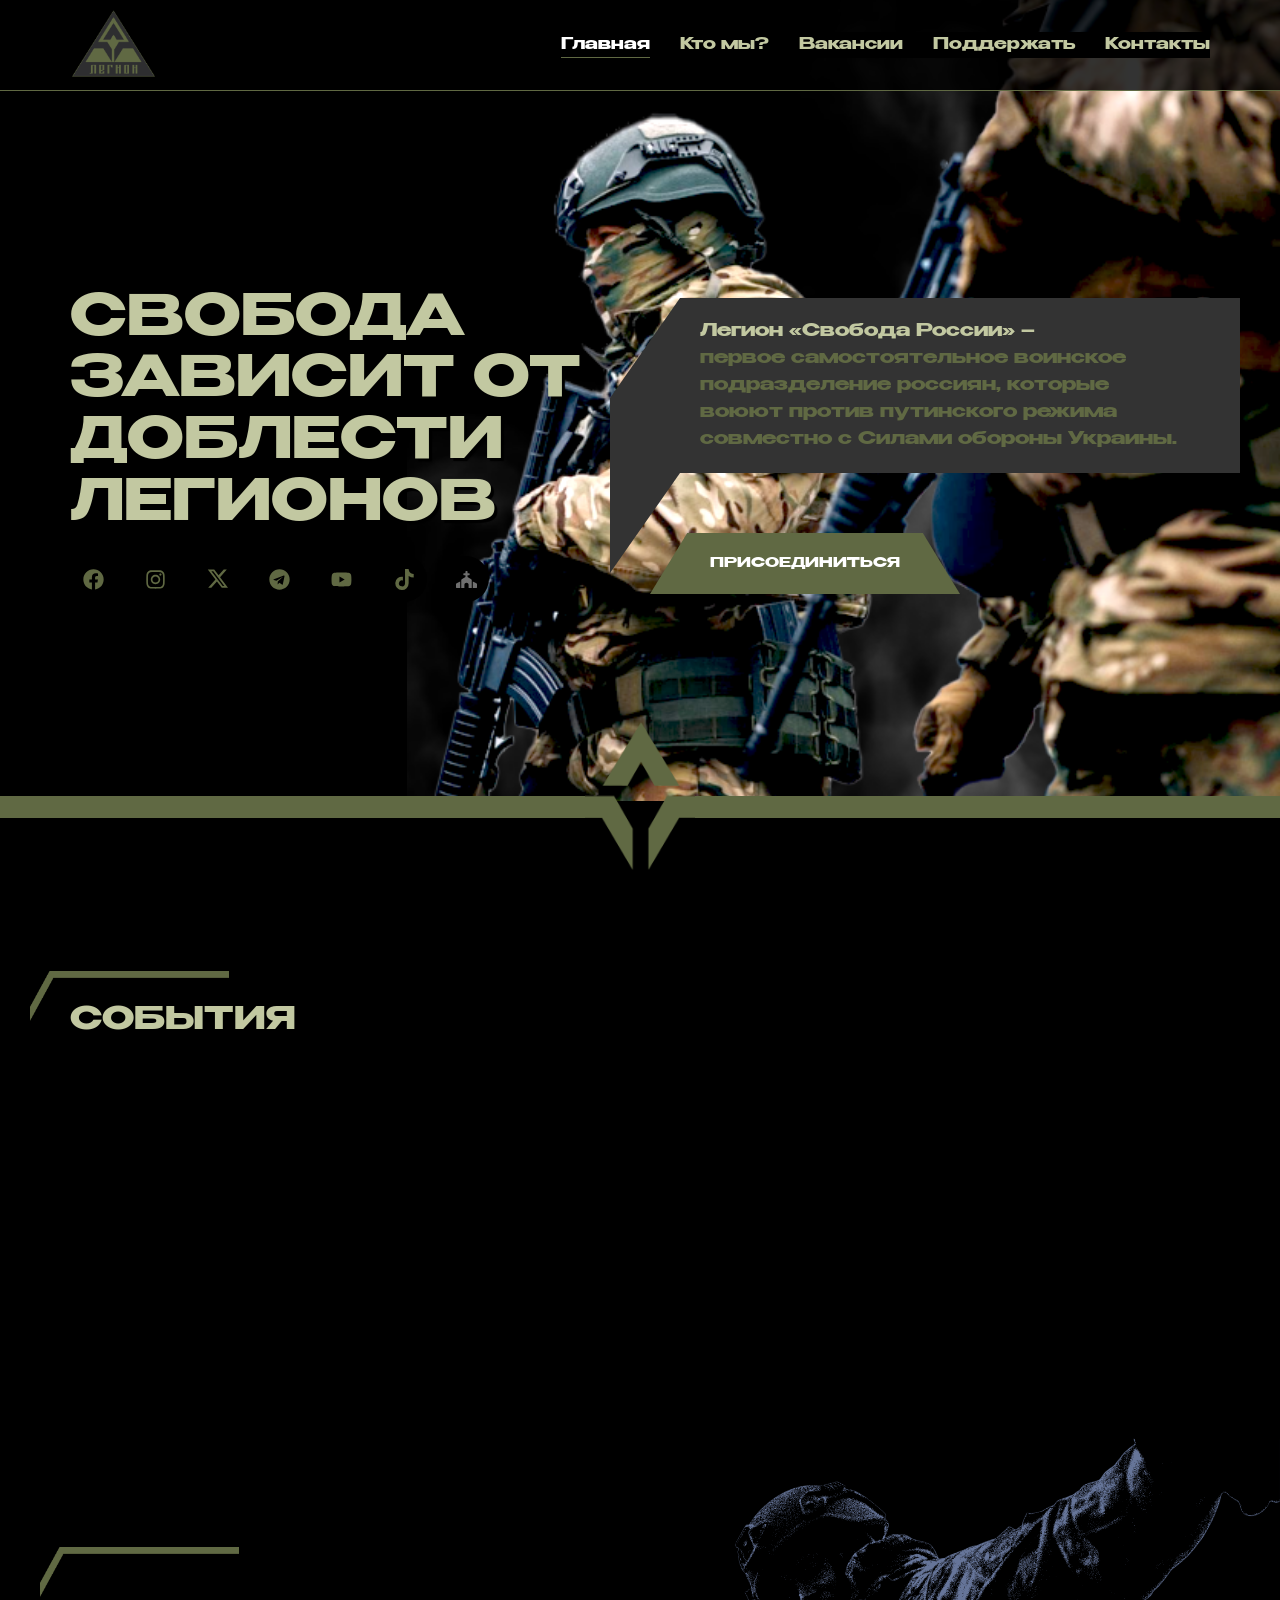
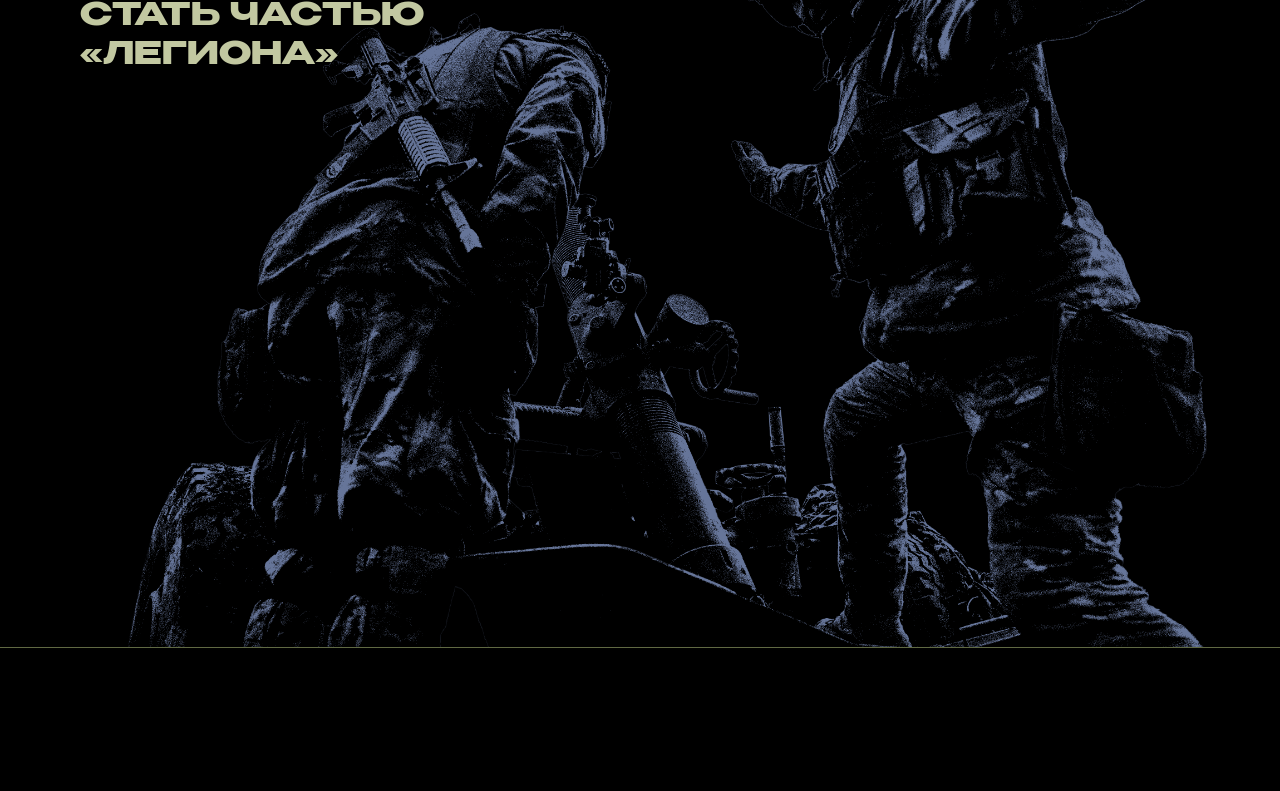
==== index.html @ f0d1b5d3 "Update index.html" ====
<!DOCTYPE html>
<!-- saved from url=(0027)/ -->
<html lang="ru-RU"><head><meta http-equiv="Content-Type" content="text/html; charset=UTF-8"><script data-no-optimize="1">var litespeed_docref=sessionStorage.getItem("litespeed_docref");litespeed_docref&&(Object.defineProperty(document,"referrer",{get:function(){return litespeed_docref}}),sessionStorage.removeItem("litespeed_docref"));</script>
	
	<meta name="viewport" content="width=device-width, initial-scale=1">
	<link rel="profile" href="https://gmpg.org/xfn/11">
	<meta name="robots" content="index, follow, max-image-preview:large, max-snippet:-1, max-video-preview:-1">

	<!-- This site is optimized with the Yoast SEO plugin v27.8 - https://yoast.com/product/yoast-seo-wordpress/ -->
	<title>Главная - Легион «Свобода России»</title>
	<link rel="canonical" href="/">
	<meta property="og:locale" content="ru_RU">
	<meta property="og:type" content="website">
	<meta property="og:title" content="Главная - Легион «Свобода России»">
	<meta property="og:description" content="Легион «Свобода России» – первое самостоятельное воинское подразделение россиян, которые воюют против путинского режима совместно с Силами обороны Украины.">
	<meta property="og:url" content="/">
	<meta property="og:site_name" content="Легион «Свобода России»">
	<meta property="article:publisher" content="https://www.facebok.com/legionofrusIiberty/">
	<meta property="article:modified_time" content="2025-11-24T15:15:28+00:00">
	<meta property="og:image" content="/wp-content/uploads/2023/11/combat_path.jpg">
	<meta property="og:image:width" content="1600">
	<meta property="og:image:height" content="1599">
	<meta property="og:image:type" content="image/jpeg">
	<meta name="twitter:card" content="summary_large_image">
	<meta name="twitter:site" content="@legion_svoboda">
	<script type="application/ld+json" class="yoast-schema-graph">{"@context":"https:\/\/schema.org","@graph":[{"@type":"WebPage","@id":"\/","url":"\/","name":"Главная - Легион «Свобода России»","isPartOf":{"@id":"\/#website"},"about":{"@id":"\/#organization"},"primaryImageOfPage":{"@id":"\/#primaryimage"},"image":{"@id":"\/#primaryimage"},"thumbnailUrl":"\/wp-content\/uploads\/2023\/11\/combat_path.jpg","datePublished":"2023-11-26T18:20:47+00:00","dateModified":"2025-11-24T15:15:28+00:00","breadcrumb":{"@id":"\/#breadcrumb"},"inLanguage":"ru-RU","potentialAction":[{"@type":"ReadAction","target":["\/"]}]},{"@type":"ImageObject","inLanguage":"ru-RU","@id":"\/#primaryimage","url":"\/wp-content\/uploads\/2023\/11\/combat_path.jpg","contentUrl":"\/wp-content\/uploads\/2023\/11\/combat_path.jpg","width":1600,"height":1599},{"@type":"BreadcrumbList","@id":"\/#breadcrumb","itemListElement":[{"@type":"ListItem","position":1,"name":"Главная страница"}]},{"@type":"WebSite","@id":"\/#website","url":"\/","name":"Легион «Свобода России»","description":"Цель нашей борьбы - СВОБОДА","publisher":{"@id":"\/#organization"},"alternateName":"ЛСР","potentialAction":[{"@type":"SearchAction","target":{"@type":"EntryPoint","urlTemplate":"\/?s={search_term_string}"},"query-input":{"@type":"PropertyValueSpecification","valueRequired":true,"valueName":"search_term_string"}}],"inLanguage":"ru-RU"},{"@type":"Organization","@id":"\/#organization","name":"Легион «Свобода России»","alternateName":"ЛСР","url":"\/","logo":{"@type":"ImageObject","inLanguage":"ru-RU","@id":"\/#\/schema\/logo\/image\/","url":"\/wp-content\/uploads\/2023\/11\/logo_legion-1.png","contentUrl":"\/wp-content\/uploads\/2023\/11\/logo_legion-1.png","width":128,"height":132,"caption":"Легион «Свобода России»"},"image":{"@id":"\/#\/schema\/logo\/image\/"},"sameAs":["https:\/\/www.facebook.com\/legionofrusliberty\/","https:\/\/x.com\/legion_svoboda","https:\/\/www.instagram.com\/legion.liberty\/","https:\/\/t.me\/legionoffreedcm","https:\/\/www.youtube.com\/channel\/UC1QLYxn3iiejeZMIKzNjXCQ\/","https:\/\/www.tiktok.com\/@legionliberty"]}]}</script>
	<!-- / Yoast SEO plugin. -->


<link rel="dns-prefetch" href="https://www.googletagmanager.com/">
<link rel="alternate" type="application/rss+xml" title="Легион «Свобода России» » Лента" href="/feed/">
<link rel="alternate" type="application/rss+xml" title="Легион «Свобода России» » Лента комментариев" href="/comments/feed/">
<link rel="alternate" title="oEmbed (JSON)" type="application/json+oembed" href="/wp-json/oembed/1.0/embed?url=https%3A%2F%2Flegionliberty.pw%2F">
<link rel="alternate" title="oEmbed (XML)" type="text/xml+oembed" href="/wp-json/oembed/1.0/embed?url=https%3A%2F%2Flegionliberty.pw%2F&amp;format=xml">
<style id="wp-img-auto-sizes-contain-inline-css">
img:is([sizes=auto i],[sizes^="auto," i]){contain-intrinsic-size:3000px 1500px}
/*# sourceURL=wp-img-auto-sizes-contain-inline-css */
</style>

<style id="global-styles-inline-css">
:root{--wp--preset--aspect-ratio--square: 1;--wp--preset--aspect-ratio--4-3: 4/3;--wp--preset--aspect-ratio--3-4: 3/4;--wp--preset--aspect-ratio--3-2: 3/2;--wp--preset--aspect-ratio--2-3: 2/3;--wp--preset--aspect-ratio--16-9: 16/9;--wp--preset--aspect-ratio--9-16: 9/16;--wp--preset--color--black: #000000;--wp--preset--color--cyan-bluish-gray: #abb8c3;--wp--preset--color--white: #ffffff;--wp--preset--color--pale-pink: #f78da7;--wp--preset--color--vivid-red: #cf2e2e;--wp--preset--color--luminous-vivid-orange: #ff6900;--wp--preset--color--luminous-vivid-amber: #fcb900;--wp--preset--color--light-green-cyan: #7bdcb5;--wp--preset--color--vivid-green-cyan: #00d084;--wp--preset--color--pale-cyan-blue: #8ed1fc;--wp--preset--color--vivid-cyan-blue: #0693e3;--wp--preset--color--vivid-purple: #9b51e0;--wp--preset--gradient--vivid-cyan-blue-to-vivid-purple: linear-gradient(135deg,rgb(6,147,227) 0%,rgb(155,81,224) 100%);--wp--preset--gradient--light-green-cyan-to-vivid-green-cyan: linear-gradient(135deg,rgb(122,220,180) 0%,rgb(0,208,130) 100%);--wp--preset--gradient--luminous-vivid-amber-to-luminous-vivid-orange: linear-gradient(135deg,rgb(252,185,0) 0%,rgb(255,105,0) 100%);--wp--preset--gradient--luminous-vivid-orange-to-vivid-red: linear-gradient(135deg,rgb(255,105,0) 0%,rgb(207,46,46) 100%);--wp--preset--gradient--very-light-gray-to-cyan-bluish-gray: linear-gradient(135deg,rgb(238,238,238) 0%,rgb(169,184,195) 100%);--wp--preset--gradient--cool-to-warm-spectrum: linear-gradient(135deg,rgb(74,234,220) 0%,rgb(151,120,209) 20%,rgb(207,42,186) 40%,rgb(238,44,130) 60%,rgb(251,105,98) 80%,rgb(254,248,76) 100%);--wp--preset--gradient--blush-light-purple: linear-gradient(135deg,rgb(255,206,236) 0%,rgb(152,150,240) 100%);--wp--preset--gradient--blush-bordeaux: linear-gradient(135deg,rgb(254,205,165) 0%,rgb(254,45,45) 50%,rgb(107,0,62) 100%);--wp--preset--gradient--luminous-dusk: linear-gradient(135deg,rgb(255,203,112) 0%,rgb(199,81,192) 50%,rgb(65,88,208) 100%);--wp--preset--gradient--pale-ocean: linear-gradient(135deg,rgb(255,245,203) 0%,rgb(182,227,212) 50%,rgb(51,167,181) 100%);--wp--preset--gradient--electric-grass: linear-gradient(135deg,rgb(202,248,128) 0%,rgb(113,206,126) 100%);--wp--preset--gradient--midnight: linear-gradient(135deg,rgb(2,3,129) 0%,rgb(40,116,252) 100%);--wp--preset--font-size--small: 13px;--wp--preset--font-size--medium: 20px;--wp--preset--font-size--large: 36px;--wp--preset--font-size--x-large: 42px;--wp--preset--spacing--20: 0.44rem;--wp--preset--spacing--30: 0.67rem;--wp--preset--spacing--40: 1rem;--wp--preset--spacing--50: 1.5rem;--wp--preset--spacing--60: 2.25rem;--wp--preset--spacing--70: 3.38rem;--wp--preset--spacing--80: 5.06rem;--wp--preset--shadow--natural: 6px 6px 9px rgba(0, 0, 0, 0.2);--wp--preset--shadow--deep: 12px 12px 50px rgba(0, 0, 0, 0.4);--wp--preset--shadow--sharp: 6px 6px 0px rgba(0, 0, 0, 0.2);--wp--preset--shadow--outlined: 6px 6px 0px -3px rgb(255, 255, 255), 6px 6px rgb(0, 0, 0);--wp--preset--shadow--crisp: 6px 6px 0px rgb(0, 0, 0);}:root { --wp--style--global--content-size: 800px;--wp--style--global--wide-size: 1200px; }:where(body) { margin: 0; }.wp-site-blocks > .alignleft { float: left; margin-right: 2em; }.wp-site-blocks > .alignright { float: right; margin-left: 2em; }.wp-site-blocks > .aligncenter { justify-content: center; margin-left: auto; margin-right: auto; }:where(.wp-site-blocks) > * { margin-block-start: 24px; margin-block-end: 0; }:where(.wp-site-blocks) > :first-child { margin-block-start: 0; }:where(.wp-site-blocks) > :last-child { margin-block-end: 0; }:root { --wp--style--block-gap: 24px; }:root :where(.is-layout-flow) > :first-child{margin-block-start: 0;}:root :where(.is-layout-flow) > :last-child{margin-block-end: 0;}:root :where(.is-layout-flow) > *{margin-block-start: 24px;margin-block-end: 0;}:root :where(.is-layout-constrained) > :first-child{margin-block-start: 0;}:root :where(.is-layout-constrained) > :last-child{margin-block-end: 0;}:root :where(.is-layout-constrained) > *{margin-block-start: 24px;margin-block-end: 0;}:root :where(.is-layout-flex){gap: 24px;}:root :where(.is-layout-grid){gap: 24px;}.is-layout-flow > .alignleft{float: left;margin-inline-start: 0;margin-inline-end: 2em;}.is-layout-flow > .alignright{float: right;margin-inline-start: 2em;margin-inline-end: 0;}.is-layout-flow > .aligncenter{margin-left: auto !important;margin-right: auto !important;}.is-layout-constrained > .alignleft{float: left;margin-inline-start: 0;margin-inline-end: 2em;}.is-layout-constrained > .alignright{float: right;margin-inline-start: 2em;margin-inline-end: 0;}.is-layout-constrained > .aligncenter{margin-left: auto !important;margin-right: auto !important;}.is-layout-constrained > :where(:not(.alignleft):not(.alignright):not(.alignfull)){max-width: var(--wp--style--global--content-size);margin-left: auto !important;margin-right: auto !important;}.is-layout-constrained > .alignwide{max-width: var(--wp--style--global--wide-size);}body .is-layout-flex{display: flex;}.is-layout-flex{flex-wrap: wrap;align-items: center;}.is-layout-flex > :is(*, div){margin: 0;}body .is-layout-grid{display: grid;}.is-layout-grid > :is(*, div){margin: 0;}body{padding-top: 0px;padding-right: 0px;padding-bottom: 0px;padding-left: 0px;}:root :where(.wp-element-button, .wp-block-button__link){background-color: #32373c;border-width: 0;color: #fff;font-family: inherit;font-size: inherit;font-style: inherit;font-weight: inherit;letter-spacing: inherit;line-height: inherit;padding-top: calc(0.667em + 2px);padding-right: calc(1.333em + 2px);padding-bottom: calc(0.667em + 2px);padding-left: calc(1.333em + 2px);text-decoration: none;text-transform: inherit;}.has-black-color{color: var(--wp--preset--color--black) !important;}.has-cyan-bluish-gray-color{color: var(--wp--preset--color--cyan-bluish-gray) !important;}.has-white-color{color: var(--wp--preset--color--white) !important;}.has-pale-pink-color{color: var(--wp--preset--color--pale-pink) !important;}.has-vivid-red-color{color: var(--wp--preset--color--vivid-red) !important;}.has-luminous-vivid-orange-color{color: var(--wp--preset--color--luminous-vivid-orange) !important;}.has-luminous-vivid-amber-color{color: var(--wp--preset--color--luminous-vivid-amber) !important;}.has-light-green-cyan-color{color: var(--wp--preset--color--light-green-cyan) !important;}.has-vivid-green-cyan-color{color: var(--wp--preset--color--vivid-green-cyan) !important;}.has-pale-cyan-blue-color{color: var(--wp--preset--color--pale-cyan-blue) !important;}.has-vivid-cyan-blue-color{color: var(--wp--preset--color--vivid-cyan-blue) !important;}.has-vivid-purple-color{color: var(--wp--preset--color--vivid-purple) !important;}.has-black-background-color{background-color: var(--wp--preset--color--black) !important;}.has-cyan-bluish-gray-background-color{background-color: var(--wp--preset--color--cyan-bluish-gray) !important;}.has-white-background-color{background-color: var(--wp--preset--color--white) !important;}.has-pale-pink-background-color{background-color: var(--wp--preset--color--pale-pink) !important;}.has-vivid-red-background-color{background-color: var(--wp--preset--color--vivid-red) !important;}.has-luminous-vivid-orange-background-color{background-color: var(--wp--preset--color--luminous-vivid-orange) !important;}.has-luminous-vivid-amber-background-color{background-color: var(--wp--preset--color--luminous-vivid-amber) !important;}.has-light-green-cyan-background-color{background-color: var(--wp--preset--color--light-green-cyan) !important;}.has-vivid-green-cyan-background-color{background-color: var(--wp--preset--color--vivid-green-cyan) !important;}.has-pale-cyan-blue-background-color{background-color: var(--wp--preset--color--pale-cyan-blue) !important;}.has-vivid-cyan-blue-background-color{background-color: var(--wp--preset--color--vivid-cyan-blue) !important;}.has-vivid-purple-background-color{background-color: var(--wp--preset--color--vivid-purple) !important;}.has-black-border-color{border-color: var(--wp--preset--color--black) !important;}.has-cyan-bluish-gray-border-color{border-color: var(--wp--preset--color--cyan-bluish-gray) !important;}.has-white-border-color{border-color: var(--wp--preset--color--white) !important;}.has-pale-pink-border-color{border-color: var(--wp--preset--color--pale-pink) !important;}.has-vivid-red-border-color{border-color: var(--wp--preset--color--vivid-red) !important;}.has-luminous-vivid-orange-border-color{border-color: var(--wp--preset--color--luminous-vivid-orange) !important;}.has-luminous-vivid-amber-border-color{border-color: var(--wp--preset--color--luminous-vivid-amber) !important;}.has-light-green-cyan-border-color{border-color: var(--wp--preset--color--light-green-cyan) !important;}.has-vivid-green-cyan-border-color{border-color: var(--wp--preset--color--vivid-green-cyan) !important;}.has-pale-cyan-blue-border-color{border-color: var(--wp--preset--color--pale-cyan-blue) !important;}.has-vivid-cyan-blue-border-color{border-color: var(--wp--preset--color--vivid-cyan-blue) !important;}.has-vivid-purple-border-color{border-color: var(--wp--preset--color--vivid-purple) !important;}.has-vivid-cyan-blue-to-vivid-purple-gradient-background{background: var(--wp--preset--gradient--vivid-cyan-blue-to-vivid-purple) !important;}.has-light-green-cyan-to-vivid-green-cyan-gradient-background{background: var(--wp--preset--gradient--light-green-cyan-to-vivid-green-cyan) !important;}.has-luminous-vivid-amber-to-luminous-vivid-orange-gradient-background{background: var(--wp--preset--gradient--luminous-vivid-amber-to-luminous-vivid-orange) !important;}.has-luminous-vivid-orange-to-vivid-red-gradient-background{background: var(--wp--preset--gradient--luminous-vivid-orange-to-vivid-red) !important;}.has-very-light-gray-to-cyan-bluish-gray-gradient-background{background: var(--wp--preset--gradient--very-light-gray-to-cyan-bluish-gray) !important;}.has-cool-to-warm-spectrum-gradient-background{background: var(--wp--preset--gradient--cool-to-warm-spectrum) !important;}.has-blush-light-purple-gradient-background{background: var(--wp--preset--gradient--blush-light-purple) !important;}.has-blush-bordeaux-gradient-background{background: var(--wp--preset--gradient--blush-bordeaux) !important;}.has-luminous-dusk-gradient-background{background: var(--wp--preset--gradient--luminous-dusk) !important;}.has-pale-ocean-gradient-background{background: var(--wp--preset--gradient--pale-ocean) !important;}.has-electric-grass-gradient-background{background: var(--wp--preset--gradient--electric-grass) !important;}.has-midnight-gradient-background{background: var(--wp--preset--gradient--midnight) !important;}.has-small-font-size{font-size: var(--wp--preset--font-size--small) !important;}.has-medium-font-size{font-size: var(--wp--preset--font-size--medium) !important;}.has-large-font-size{font-size: var(--wp--preset--font-size--large) !important;}.has-x-large-font-size{font-size: var(--wp--preset--font-size--x-large) !important;}
:root :where(.wp-block-icon svg){width: 24px;}
:root :where(.wp-block-pullquote){font-size: 1.5em;line-height: 1.6;}
/*# sourceURL=global-styles-inline-css */
</style>
<link rel="stylesheet" id="hello-elementor-css" href="/wp-content/themes/hello-elementor/assets/css/reset.css" media="all">
<link rel="stylesheet" id="hello-elementor-theme-style-css" href="/wp-content/themes/hello-elementor/assets/css/theme.css" media="all">
<link rel="stylesheet" id="hello-elementor-header-footer-css" href="/wp-content/themes/hello-elementor/assets/css/header-footer.css" media="all">
<link rel="stylesheet" id="elementor-frontend-css" href="/wp-content/uploads/elementor/css/custom-frontend.min.css" media="all">
<link rel="stylesheet" id="elementor-post-5-css" href="/wp-content/uploads/elementor/css/post-5.css" media="all">
<link rel="stylesheet" id="widget-image-css" href="/wp-content/plugins/elementor/assets/css/widget-image.min.css" media="all">
<link rel="stylesheet" id="widget-nav-menu-css" href="/wp-content/uploads/elementor/css/custom-pro-widget-nav-menu.min.css" media="all">
<link rel="stylesheet" id="e-sticky-css" href="/wp-content/plugins/elementor-pro/assets/css/modules/sticky.min.css" media="all">
<link rel="stylesheet" id="e-animation-fadeIn-css" href="/wp-content/plugins/elementor/assets/lib/animations/styles/fadeIn.min.css" media="all">
<link rel="stylesheet" id="e-animation-shrink-css" href="/wp-content/plugins/elementor/assets/lib/animations/styles/e-animation-shrink.min.css" media="all">
<link rel="stylesheet" id="widget-social-icons-css" href="/wp-content/plugins/elementor/assets/css/widget-social-icons.min.css" media="all">
<link rel="stylesheet" id="e-apple-webkit-css" href="/wp-content/uploads/elementor/css/custom-apple-webkit.min.css" media="all">
<link rel="stylesheet" id="e-animation-bob-css" href="/wp-content/plugins/elementor/assets/lib/animations/styles/e-animation-bob.min.css" media="all">
<link rel="stylesheet" id="font-awesome-5-all-css" href="/wp-content/plugins/elementor/assets/lib/font-awesome/css/all.min.css" media="all">
<link rel="stylesheet" id="font-awesome-4-shim-css" href="/wp-content/plugins/elementor/assets/lib/font-awesome/css/v4-shims.min.css" media="all">
<link rel="stylesheet" id="widget-heading-css" href="/wp-content/plugins/elementor/assets/css/widget-heading.min.css" media="all">
<link rel="stylesheet" id="e-animation-fadeInUp-css" href="/wp-content/plugins/elementor/assets/lib/animations/styles/fadeInUp.min.css" media="all">
<link rel="stylesheet" id="e-animation-fadeInRight-css" href="/wp-content/plugins/elementor/assets/lib/animations/styles/fadeInRight.min.css" media="all">
<link rel="stylesheet" id="widget-divider-css" href="/wp-content/plugins/elementor/assets/css/widget-divider.min.css" media="all">
<link rel="stylesheet" id="e-animation-fadeInDown-css" href="/wp-content/plugins/elementor/assets/lib/animations/styles/fadeInDown.min.css" media="all">
<link rel="stylesheet" id="swiper-css" href="/wp-content/plugins/elementor/assets/lib/swiper/v8/css/swiper.min.css" media="all">
<link rel="stylesheet" id="e-swiper-css" href="/wp-content/plugins/elementor/assets/css/conditionals/e-swiper.min.css" media="all">
<link rel="stylesheet" id="widget-media-carousel-css" href="/wp-content/plugins/elementor-pro/assets/css/widget-media-carousel.min.css" media="all">
<link rel="stylesheet" id="widget-carousel-module-base-css" href="/wp-content/plugins/elementor-pro/assets/css/widget-carousel-module-base.min.css" media="all">
<link rel="stylesheet" id="widget-menu-anchor-css" href="/wp-content/plugins/elementor/assets/css/widget-menu-anchor.min.css" media="all">
<link rel="stylesheet" id="widget-spacer-css" href="/wp-content/plugins/elementor/assets/css/widget-spacer.min.css" media="all">
<link rel="stylesheet" id="e-animation-fadeInLeft-css" href="/wp-content/plugins/elementor/assets/lib/animations/styles/fadeInLeft.min.css" media="all">
<link rel="stylesheet" id="elementor-post-33-css" href="/wp-content/uploads/elementor/css/post-33.css" media="all">
<link rel="stylesheet" id="elementor-post-12-css" href="/wp-content/uploads/elementor/css/post-12.css" media="all">
<link rel="stylesheet" id="elementor-post-150-css" href="/wp-content/uploads/elementor/css/post-150.css" media="all">
<style id="elementor-pro-custom-fonts-inline-css">
@font-face {
	font-family: 'Benzin';
	font-style: normal;
	font-weight: normal;
	font-display: auto;
	src: url(/wp-content/uploads/2023/11/Benzin-Regular.woff2) format('woff2'),
		url(/wp-content/uploads/2023/11/Benzin-Regular.woff) format('woff'),
		url(/wp-content/uploads/2023/11/Benzin-Regular.ttf) format('truetype');
}
@font-face {
	font-family: 'Benzin';
	font-style: normal;
	font-weight: bold;
	font-display: auto;
	src: url(/wp-content/uploads/2023/11/Benzin-Bold.woff2) format('woff2'),
		url(/wp-content/uploads/2023/11/Benzin-Bold.woff) format('woff'),
		url(/wp-content/uploads/2023/11/Benzin-Bold.ttf) format('truetype');
}
@font-face {
	font-family: 'Benzin';
	font-style: normal;
	font-weight: 500;
	font-display: auto;
	src: url(/wp-content/uploads/2023/11/Benzin-Medium.woff2) format('woff2'),
		url(/wp-content/uploads/2023/11/Benzin-Medium.woff) format('woff'),
		url(/wp-content/uploads/2023/11/Benzin-Medium.ttf) format('truetype');
}
@font-face {
	font-family: 'Benzin';
	font-style: normal;
	font-weight: 600;
	font-display: auto;
	src: url(/wp-content/uploads/2023/11/Benzin-ExtraBold.woff2) format('woff2'),
		url(/wp-content/uploads/2023/11/Benzin-ExtraBold.woff) format('woff'),
		url(/wp-content/uploads/2023/11/Benzin-ExtraBold.ttf) format('truetype');
}

/*# sourceURL=elementor-pro-custom-fonts-inline-css */
</style>
<link rel="stylesheet" id="elementor-gf-local-roboto-css" href="/wp-content/uploads/elementor/google-fonts/css/roboto.css" media="all">
<script id="jquery-core-js" src="/wp-includes/js/jquery/jquery.min.js"></script>
<script id="jquery-migrate-js" src="/wp-includes/js/jquery/jquery-migrate.min.js"></script>
<script id="font-awesome-4-shim-js" src="/wp-content/plugins/elementor/assets/lib/font-awesome/js/v4-shims.min.js"></script>

<!-- Сниппет тегов Google (gtag.js), добавленный Site Kit -->
<!-- Сниппет Google Analytics добавлен с помощью Site Kit -->


<link rel="https://api.w.org/" href="/wp-json/"><link rel="alternate" title="JSON" type="application/json" href="/wp-json/wp/v2/pages/33"><link rel="EditURI" type="application/rsd+xml" title="RSD" href="/xmlrpc.php?rsd">

<link rel="shortlink" href="/">
<meta name="generator" content="Site Kit by Google 1.180.0"><meta name="description" content="Легион «Свобода России» – первое самостоятельное воинское подразделение россиян, которые воюют против путинского режима совместно с Силами обороны Украины.">
<meta name="generator" content="Elementor 4.1.2; features: e_font_icon_svg, additional_custom_breakpoints; settings: css_print_method-external, google_font-enabled, font_display-swap">
			<style>
				.e-con.e-parent:nth-of-type(n+4):not(.e-lazyloaded):not(.e-no-lazyload),
				.e-con.e-parent:nth-of-type(n+4):not(.e-lazyloaded):not(.e-no-lazyload) * {
					background-image: none !important;
				}
				@media screen and (max-height: 1024px) {
					.e-con.e-parent:nth-of-type(n+3):not(.e-lazyloaded):not(.e-no-lazyload),
					.e-con.e-parent:nth-of-type(n+3):not(.e-lazyloaded):not(.e-no-lazyload) * {
						background-image: none !important;
					}
				}
				@media screen and (max-height: 640px) {
					.e-con.e-parent:nth-of-type(n+2):not(.e-lazyloaded):not(.e-no-lazyload),
					.e-con.e-parent:nth-of-type(n+2):not(.e-lazyloaded):not(.e-no-lazyload) * {
						background-image: none !important;
					}
				}
			</style>
						<meta name="theme-color" content="#000000">
			<link rel="icon" href="/wp-content/uploads/2023/11/favicon-150x150.png" sizes="32x32">
<link rel="icon" href="/wp-content/uploads/2023/11/favicon-300x300.png" sizes="192x192">
<link rel="apple-touch-icon" href="/wp-content/uploads/2023/11/favicon-300x300.png">
<meta name="msapplication-TileImage" content="/wp-content/uploads/2023/11/favicon-300x300.png">
</head>
<body class="home wp-singular page-template-default page page-id-33 wp-custom-logo wp-embed-responsive wp-theme-hello-elementor hello-elementor-default elementor-default elementor-kit-5 elementor-page elementor-page-33 e--ua-blink e--ua-chrome e--ua-webkit" data-elementor-device-mode="desktop">


<a class="skip-link screen-reader-text" href="/#content">Перейти к содержимому</a>

		<header data-elementor-type="header" data-elementor-id="12" class="elementor elementor-12 elementor-location-header" data-elementor-post-type="elementor_library">
			<div class="elementor-element elementor-element-270435fc e-flex e-con-boxed e-con e-parent elementor-sticky elementor-sticky--active elementor-section--handles-inside elementor-sticky--effects e-lazyloaded" data-id="270435fc" data-element_type="container" data-e-type="container" data-settings="{&quot;background_background&quot;:&quot;classic&quot;,&quot;sticky&quot;:&quot;top&quot;,&quot;sticky_on&quot;:[&quot;desktop&quot;,&quot;tablet&quot;,&quot;mobile&quot;],&quot;sticky_offset&quot;:0,&quot;sticky_effects_offset&quot;:0,&quot;sticky_anchor_link_offset&quot;:0}" style="position: fixed; width: 1905px; margin-top: 0px; margin-bottom: 0px; top: 0px;">
					<div class="e-con-inner">
		<div class="elementor-element elementor-element-7158ca74 e-con-full e-flex e-con e-child" data-id="7158ca74" data-element_type="container" data-e-type="container">
				<div class="elementor-element elementor-element-2b6baaa7 elementor-widget elementor-widget-theme-site-logo elementor-widget-image" data-id="2b6baaa7" data-element_type="widget" data-e-type="widget" data-widget_type="theme-site-logo.default">
				<div class="elementor-widget-container">
											<a href="/">
			<img width="128" height="132" src="/wp-content/uploads/2023/11/logo_legion-1.png" class="attachment-full size-full wp-image-2641" alt="">				</a>
											</div>
				</div>
				</div>
		<div class="elementor-element elementor-element-30ef2c94 e-con-full e-flex e-con e-child" data-id="30ef2c94" data-element_type="container" data-e-type="container">
				<div class="elementor-element elementor-element-28a5b97e elementor-nav-menu--stretch elementor-nav-menu__align-end elementor-nav-menu--dropdown-tablet elementor-nav-menu__text-align-aside elementor-nav-menu--toggle elementor-nav-menu--burger elementor-widget elementor-widget-nav-menu" data-id="28a5b97e" data-element_type="widget" data-e-type="widget" data-settings="{&quot;full_width&quot;:&quot;stretch&quot;,&quot;layout&quot;:&quot;horizontal&quot;,&quot;submenu_icon&quot;:{&quot;value&quot;:&quot;&lt;svg aria-hidden=\&quot;true\&quot; class=\&quot;e-font-icon-svg e-fas-caret-down\&quot; viewBox=\&quot;0 0 320 512\&quot; xmlns=\&quot;http:\/\/www.w3.org\/2000\/svg\&quot;&gt;&lt;path d=\&quot;M31.3 192h257.3c17.8 0 26.7 21.5 14.1 34.1L174.1 354.8c-7.8 7.8-20.5 7.8-28.3 0L17.2 226.1C4.6 213.5 13.5 192 31.3 192z\&quot;&gt;&lt;\/path&gt;&lt;\/svg&gt;&quot;,&quot;library&quot;:&quot;fa-solid&quot;},&quot;toggle&quot;:&quot;burger&quot;}" data-widget_type="nav-menu.default">
				<div class="elementor-widget-container">
								<nav aria-label="Меню" class="elementor-nav-menu--main elementor-nav-menu__container elementor-nav-menu--layout-horizontal e--pointer-underline e--animation-fade">
				<ul id="menu-1-28a5b97e" class="elementor-nav-menu" data-smartmenus-id="17811883494490725"><li class="menu-item menu-item-type-post_type menu-item-object-page menu-item-home current-menu-item page_item page-item-33 current_page_item menu-item-1046"><a href="/" aria-current="page" class="elementor-item elementor-item-active">Главная</a></li>
<li class="menu-item menu-item-type-post_type menu-item-object-page menu-item-50"><a href="/about/" class="elementor-item">Кто мы?</a></li>
<li class="menu-item menu-item-type-post_type menu-item-object-page menu-item-49"><a href="/vacancies/" class="elementor-item">Вакансии</a></li>
<li class="menu-item menu-item-type-post_type menu-item-object-page menu-item-48"><a href="/support/" class="elementor-item">Поддержать</a></li>
<li class="menu-item menu-item-type-post_type menu-item-object-page menu-item-47"><a href="/contacts/" class="elementor-item">Контакты</a></li>
</ul>			</nav>
					<div class="elementor-menu-toggle" role="button" tabindex="0" aria-label="Переключатель меню" aria-expanded="false" style="">
			<svg aria-hidden="true" role="presentation" class="elementor-menu-toggle__icon--open e-font-icon-svg e-eicon-menu-bar" viewBox="0 0 1000 1000" xmlns="http://www.w3.org/2000/svg"><path d="M104 333H896C929 333 958 304 958 271S929 208 896 208H104C71 208 42 237 42 271S71 333 104 333ZM104 583H896C929 583 958 554 958 521S929 458 896 458H104C71 458 42 487 42 521S71 583 104 583ZM104 833H896C929 833 958 804 958 771S929 708 896 708H104C71 708 42 737 42 771S71 833 104 833Z"></path></svg><svg aria-hidden="true" role="presentation" class="elementor-menu-toggle__icon--close e-font-icon-svg e-eicon-close" viewBox="0 0 1000 1000" xmlns="http://www.w3.org/2000/svg"><path d="M742 167L500 408 258 167C246 154 233 150 217 150 196 150 179 158 167 167 154 179 150 196 150 212 150 229 154 242 171 254L408 500 167 742C138 771 138 800 167 829 196 858 225 858 254 829L496 587 738 829C750 842 767 846 783 846 800 846 817 842 829 829 842 817 846 804 846 783 846 767 842 750 829 737L588 500 833 258C863 229 863 200 833 171 804 137 775 137 742 167Z"></path></svg>		</div>
					<nav class="elementor-nav-menu--dropdown elementor-nav-menu__container" aria-hidden="true" style="width: 1905px; left: 0px; top: 44px;">
				<ul id="menu-2-28a5b97e" class="elementor-nav-menu" data-smartmenus-id="17811883494501995"><li class="menu-item menu-item-type-post_type menu-item-object-page menu-item-home current-menu-item page_item page-item-33 current_page_item menu-item-1046"><a href="/" aria-current="page" class="elementor-item elementor-item-active" tabindex="-1">Главная</a></li>
<li class="menu-item menu-item-type-post_type menu-item-object-page menu-item-50"><a href="/about/" class="elementor-item" tabindex="-1">Кто мы?</a></li>
<li class="menu-item menu-item-type-post_type menu-item-object-page menu-item-49"><a href="/vacancies/" class="elementor-item" tabindex="-1">Вакансии</a></li>
<li class="menu-item menu-item-type-post_type menu-item-object-page menu-item-48"><a href="/support/" class="elementor-item" tabindex="-1">Поддержать</a></li>
<li class="menu-item menu-item-type-post_type menu-item-object-page menu-item-47"><a href="/contacts/" class="elementor-item" tabindex="-1">Контакты</a></li>
</ul>			</nav>
						</div>
				</div>
				</div>
					</div>
				</div><div class="elementor-element elementor-element-270435fc e-flex e-con-boxed e-con e-parent elementor-sticky elementor-sticky__spacer" data-id="270435fc" data-element_type="container" data-e-type="container" data-settings="{&quot;background_background&quot;:&quot;classic&quot;,&quot;sticky&quot;:&quot;top&quot;,&quot;sticky_on&quot;:[&quot;desktop&quot;,&quot;tablet&quot;,&quot;mobile&quot;],&quot;sticky_offset&quot;:0,&quot;sticky_effects_offset&quot;:0,&quot;sticky_anchor_link_offset&quot;:0}" style="visibility: hidden; transition: none; animation: auto ease 0s 1 normal none running none;">
					<div class="e-con-inner">
		<div class="elementor-element elementor-element-7158ca74 e-con-full e-flex e-con e-child" data-id="7158ca74" data-element_type="container" data-e-type="container">
				<div class="elementor-element elementor-element-2b6baaa7 elementor-widget elementor-widget-theme-site-logo elementor-widget-image" data-id="2b6baaa7" data-element_type="widget" data-e-type="widget" data-widget_type="theme-site-logo.default">
				<div class="elementor-widget-container">
											<a href="/">
			<img width="128" height="132" src="/wp-content/uploads/2023/11/logo_legion-1.png" class="attachment-full size-full wp-image-2641" alt="">				</a>
											</div>
				</div>
				</div>
		<div class="elementor-element elementor-element-30ef2c94 e-con-full e-flex e-con e-child" data-id="30ef2c94" data-element_type="container" data-e-type="container">
				<div class="elementor-element elementor-element-28a5b97e elementor-nav-menu--stretch elementor-nav-menu__align-end elementor-nav-menu--dropdown-tablet elementor-nav-menu__text-align-aside elementor-nav-menu--toggle elementor-nav-menu--burger elementor-widget elementor-widget-nav-menu" data-id="28a5b97e" data-element_type="widget" data-e-type="widget" data-settings="{&quot;full_width&quot;:&quot;stretch&quot;,&quot;layout&quot;:&quot;horizontal&quot;,&quot;submenu_icon&quot;:{&quot;value&quot;:&quot;&lt;svg aria-hidden=\&quot;true\&quot; class=\&quot;e-font-icon-svg e-fas-caret-down\&quot; viewBox=\&quot;0 0 320 512\&quot; xmlns=\&quot;http:\/\/www.w3.org\/2000\/svg\&quot;&gt;&lt;path d=\&quot;M31.3 192h257.3c17.8 0 26.7 21.5 14.1 34.1L174.1 354.8c-7.8 7.8-20.5 7.8-28.3 0L17.2 226.1C4.6 213.5 13.5 192 31.3 192z\&quot;&gt;&lt;\/path&gt;&lt;\/svg&gt;&quot;,&quot;library&quot;:&quot;fa-solid&quot;},&quot;toggle&quot;:&quot;burger&quot;}" data-widget_type="nav-menu.default">
				<div class="elementor-widget-container">
								<nav aria-label="Меню" class="elementor-nav-menu--main elementor-nav-menu__container elementor-nav-menu--layout-horizontal e--pointer-underline e--animation-fade">
				<ul id="menu-1-28a5b97e" class="elementor-nav-menu"><li class="menu-item menu-item-type-post_type menu-item-object-page menu-item-home current-menu-item page_item page-item-33 current_page_item menu-item-1046"><a href="/" aria-current="page" class="elementor-item elementor-item-active">Главная</a></li>
<li class="menu-item menu-item-type-post_type menu-item-object-page menu-item-50"><a href="/about/" class="elementor-item">Кто мы?</a></li>
<li class="menu-item menu-item-type-post_type menu-item-object-page menu-item-49"><a href="/vacancies/" class="elementor-item">Вакансии</a></li>
<li class="menu-item menu-item-type-post_type menu-item-object-page menu-item-48"><a href="/support/" class="elementor-item">Поддержать</a></li>
<li class="menu-item menu-item-type-post_type menu-item-object-page menu-item-47"><a href="/contacts/" class="elementor-item">Контакты</a></li>
</ul>			</nav>
					<div class="elementor-menu-toggle" role="button" tabindex="0" aria-label="Переключатель меню" aria-expanded="false">
			<svg aria-hidden="true" role="presentation" class="elementor-menu-toggle__icon--open e-font-icon-svg e-eicon-menu-bar" viewBox="0 0 1000 1000" xmlns="http://www.w3.org/2000/svg"><path d="M104 333H896C929 333 958 304 958 271S929 208 896 208H104C71 208 42 237 42 271S71 333 104 333ZM104 583H896C929 583 958 554 958 521S929 458 896 458H104C71 458 42 487 42 521S71 583 104 583ZM104 833H896C929 833 958 804 958 771S929 708 896 708H104C71 708 42 737 42 771S71 833 104 833Z"></path></svg><svg aria-hidden="true" role="presentation" class="elementor-menu-toggle__icon--close e-font-icon-svg e-eicon-close" viewBox="0 0 1000 1000" xmlns="http://www.w3.org/2000/svg"><path d="M742 167L500 408 258 167C246 154 233 150 217 150 196 150 179 158 167 167 154 179 150 196 150 212 150 229 154 242 171 254L408 500 167 742C138 771 138 800 167 829 196 858 225 858 254 829L496 587 738 829C750 842 767 846 783 846 800 846 817 842 829 829 842 817 846 804 846 783 846 767 842 750 829 737L588 500 833 258C863 229 863 200 833 171 804 137 775 137 742 167Z"></path></svg>		</div>
					<nav class="elementor-nav-menu--dropdown elementor-nav-menu__container" aria-hidden="true">
				<ul id="menu-2-28a5b97e" class="elementor-nav-menu"><li class="menu-item menu-item-type-post_type menu-item-object-page menu-item-home current-menu-item page_item page-item-33 current_page_item menu-item-1046"><a href="/" aria-current="page" class="elementor-item elementor-item-active" tabindex="-1">Главная</a></li>
<li class="menu-item menu-item-type-post_type menu-item-object-page menu-item-50"><a href="/about/" class="elementor-item" tabindex="-1">Кто мы?</a></li>
<li class="menu-item menu-item-type-post_type menu-item-object-page menu-item-49"><a href="/vacancies/" class="elementor-item" tabindex="-1">Вакансии</a></li>
<li class="menu-item menu-item-type-post_type menu-item-object-page menu-item-48"><a href="/support/" class="elementor-item" tabindex="-1">Поддержать</a></li>
<li class="menu-item menu-item-type-post_type menu-item-object-page menu-item-47"><a href="/contacts/" class="elementor-item" tabindex="-1">Контакты</a></li>
</ul>			</nav>
						</div>
				</div>
				</div>
					</div>
				</div>
				</header>
		
<main id="content" class="site-main post-33 page type-page status-publish has-post-thumbnail hentry">

	
	<div class="page-content">
				<div data-elementor-type="wp-page" data-elementor-id="33" class="elementor elementor-33" data-elementor-post-type="page">
				<div class="elementor-element elementor-element-e156fb7 elementor-hidden-mobile e-flex e-con-boxed e-con e-parent e-lazyloaded" data-id="e156fb7" data-element_type="container" data-e-type="container" data-settings="{&quot;background_background&quot;:&quot;classic&quot;}">
					<div class="e-con-inner">
		<div class="elementor-element elementor-element-32204ad e-con-full e-flex e-con e-child" data-id="32204ad" data-element_type="container" data-e-type="container">
				<div class="elementor-element elementor-element-9525d1d elementor-widget elementor-widget-heading elementor-invisible" data-id="9525d1d" data-element_type="widget" data-e-type="widget" data-settings="{&quot;_animation&quot;:&quot;fadeIn&quot;}" data-widget_type="heading.default">
				<div class="elementor-widget-container">
					<h1 class="elementor-heading-title elementor-size-default">СВОБОДА ЗАВИСИТ ОТ ДОБЛЕСТИ ЛЕГИОНОВ</h1>				</div>
				</div>
				<div class="elementor-element elementor-element-49cf09f elementor-shape-circle elementor-grid-0 e-grid-align-center elementor-widget elementor-widget-social-icons elementor-invisible" data-id="49cf09f" data-element_type="widget" data-e-type="widget" data-settings="{&quot;_animation&quot;:&quot;fadeInUp&quot;,&quot;_animation_delay&quot;:1500}" data-widget_type="social-icons.default">
				<div class="elementor-widget-container">
							<div class="elementor-social-icons-wrapper elementor-grid" role="list">
							<span class="elementor-grid-item" role="listitem">
					<a class="elementor-icon elementor-social-icon elementor-social-icon-facebook elementor-animation-shrink elementor-repeater-item-225aab8" href="https://www.facebok.com/legionofrusIiberty/" target="_blank">
						<span class="elementor-screen-only">Facebook</span>
						<svg aria-hidden="true" class="e-font-icon-svg e-fab-facebook" viewBox="0 0 512 512" xmlns="http://www.w3.org/2000/svg"><path d="M504 256C504 119 393 8 256 8S8 119 8 256c0 123.78 90.69 226.38 209.25 245V327.69h-63V256h63v-54.64c0-62.15 37-96.48 93.67-96.48 27.14 0 55.52 4.84 55.52 4.84v61h-31.28c-30.8 0-40.41 19.12-40.41 38.73V256h68.78l-11 71.69h-57.78V501C413.31 482.38 504 379.78 504 256z"></path></svg>					</a>
				</span>
							<span class="elementor-grid-item" role="listitem">
					<a class="elementor-icon elementor-social-icon elementor-social-icon-instagram elementor-animation-shrink elementor-repeater-item-eecd2dd" href="https://www.instagramm.com/legionliberty/" target="_blank">
						<span class="elementor-screen-only">Instagram</span>
						<svg aria-hidden="true" class="e-font-icon-svg e-fab-instagram" viewBox="0 0 448 512" xmlns="http://www.w3.org/2000/svg"><path d="M224.1 141c-63.6 0-114.9 51.3-114.9 114.9s51.3 114.9 114.9 114.9S339 319.5 339 255.9 287.7 141 224.1 141zm0 189.6c-41.1 0-74.7-33.5-74.7-74.7s33.5-74.7 74.7-74.7 74.7 33.5 74.7 74.7-33.6 74.7-74.7 74.7zm146.4-194.3c0 14.9-12 26.8-26.8 26.8-14.9 0-26.8-12-26.8-26.8s12-26.8 26.8-26.8 26.8 12 26.8 26.8zm76.1 27.2c-1.7-35.9-9.9-67.7-36.2-93.9-26.2-26.2-58-34.4-93.9-36.2-37-2.1-147.9-2.1-184.9 0-35.8 1.7-67.6 9.9-93.9 36.1s-34.4 58-36.2 93.9c-2.1 37-2.1 147.9 0 184.9 1.7 35.9 9.9 67.7 36.2 93.9s58 34.4 93.9 36.2c37 2.1 147.9 2.1 184.9 0 35.9-1.7 67.7-9.9 93.9-36.2 26.2-26.2 34.4-58 36.2-93.9 2.1-37 2.1-147.8 0-184.8zM398.8 388c-7.8 19.6-22.9 34.7-42.6 42.6-29.5 11.7-99.5 9-132.1 9s-102.7 2.6-132.1-9c-19.6-7.8-34.7-22.9-42.6-42.6-11.7-29.5-9-99.5-9-132.1s-2.6-102.7 9-132.1c7.8-19.6 22.9-34.7 42.6-42.6 29.5-11.7 99.5-9 132.1-9s102.7-2.6 132.1 9c19.6 7.8 34.7 22.9 42.6 42.6 11.7 29.5 9 99.5 9 132.1s2.7 102.7-9 132.1z"></path></svg>					</a>
				</span>
							<span class="elementor-grid-item" role="listitem">
					<a class="elementor-icon elementor-social-icon elementor-social-icon- elementor-animation-shrink elementor-repeater-item-3e7a1c8" href="https://twiter.com/legion_svobody" target="_blank">
						<span class="elementor-screen-only"></span>
						<svg xmlns="http://www.w3.org/2000/svg" xmlns:xlink="http://www.w3.org/1999/xlink" width="26pt" height="28pt" viewBox="0 0 26 28"><g id="surface641"><path style=" stroke:none;fill-rule:nonzero;fill:rgb(37.64706%,41.176471%,26.274511%);fill-opacity:1;" d="M 21.304688 0.703125 L 25.441406 0.703125 L 16.40625 11.03125 L 27.035156 25.085938 L 18.710938 25.085938 L 12.191406 16.5625 L 4.734375 25.085938 L 0.59375 25.085938 L 10.261719 14.039062 L 0.0625 0.703125 L 8.597656 0.703125 L 14.488281 8.496094 Z M 19.855469 22.609375 L 22.144531 22.609375 L 7.351562 3.050781 L 4.890625 3.050781 Z M 19.855469 22.609375 "></path></g></svg>					</a>
				</span>
							<span class="elementor-grid-item" role="listitem">
					<a class="elementor-icon elementor-social-icon elementor-social-icon-telegram elementor-animation-shrink elementor-repeater-item-0021832" href="https://t.me/legionoffreedcm" target="_blank">
						<span class="elementor-screen-only">Telegram</span>
						<svg aria-hidden="true" class="e-font-icon-svg e-fab-telegram" viewBox="0 0 496 512" xmlns="http://www.w3.org/2000/svg"><path d="M248 8C111 8 0 119 0 256s111 248 248 248 248-111 248-248S385 8 248 8zm121.8 169.9l-40.7 191.8c-3 13.6-11.1 16.9-22.4 10.5l-62-45.7-29.9 28.8c-3.3 3.3-6.1 6.1-12.5 6.1l4.4-63.1 114.9-103.8c5-4.4-1.1-6.9-7.7-2.5l-142 89.4-61.2-19.1c-13.3-4.2-13.6-13.3 2.8-19.7l239.1-92.2c11.1-4 20.8 2.7 17.2 19.5z"></path></svg>					</a>
				</span>
							<span class="elementor-grid-item" role="listitem">
					<a class="elementor-icon elementor-social-icon elementor-social-icon-youtube elementor-animation-shrink elementor-repeater-item-a33db77" href="https://www.youtube.com/channel/UC1QLYn3iiejZMIKNjXCQ/" target="_blank">
						<span class="elementor-screen-only">Youtube</span>
						<svg aria-hidden="true" class="e-font-icon-svg e-fab-youtube" viewBox="0 0 576 512" xmlns="http://www.w3.org/2000/svg"><path d="M549.655 124.083c-6.281-23.65-24.787-42.276-48.284-48.597C458.781 64 288 64 288 64S117.22 64 74.629 75.486c-23.497 6.322-42.003 24.947-48.284 48.597-11.412 42.867-11.412 132.305-11.412 132.305s0 89.438 11.412 132.305c6.281 23.65 24.787 41.5 48.284 47.821C117.22 448 288 448 288 448s170.78 0 213.371-11.486c23.497-6.321 42.003-24.171 48.284-47.821 11.412-42.867 11.412-132.305 11.412-132.305s0-89.438-11.412-132.305zm-317.51 213.508V175.185l142.739 81.205-142.739 81.201z"></path></svg>					</a>
				</span>
							<span class="elementor-grid-item" role="listitem">
					<a class="elementor-icon elementor-social-icon elementor-social-icon-tiktok elementor-animation-shrink elementor-repeater-item-bf82612" href="http://www.tiktok.com/@legionIiberty" target="_blank">
						<span class="elementor-screen-only">Tiktok</span>
						<svg aria-hidden="true" class="e-font-icon-svg e-fab-tiktok" viewBox="0 0 448 512" xmlns="http://www.w3.org/2000/svg"><path d="M448,209.91a210.06,210.06,0,0,1-122.77-39.25V349.38A162.55,162.55,0,1,1,185,188.31V278.2a74.62,74.62,0,1,0,52.23,71.18V0l88,0a121.18,121.18,0,0,0,1.86,22.17h0A122.18,122.18,0,0,0,381,102.39a121.43,121.43,0,0,0,67,20.14Z"></path></svg>					</a>
				</span>
							<span class="elementor-grid-item" role="listitem">
					<a class="elementor-icon elementor-social-icon elementor-social-icon-church elementor-animation-shrink elementor-repeater-item-aebffc5" href="/memorium/" target="_blank">
						<span class="elementor-screen-only">Church</span>
						<svg aria-hidden="true" class="e-font-icon-svg e-fas-church" viewBox="0 0 640 512" xmlns="http://www.w3.org/2000/svg"><path d="M464.46 246.68L352 179.2V128h48c8.84 0 16-7.16 16-16V80c0-8.84-7.16-16-16-16h-48V16c0-8.84-7.16-16-16-16h-32c-8.84 0-16 7.16-16 16v48h-48c-8.84 0-16 7.16-16 16v32c0 8.84 7.16 16 16 16h48v51.2l-112.46 67.48A31.997 31.997 0 0 0 160 274.12V512h96v-96c0-35.35 28.65-64 64-64s64 28.65 64 64v96h96V274.12c0-11.24-5.9-21.66-15.54-27.44zM0 395.96V496c0 8.84 7.16 16 16 16h112V320L19.39 366.54A32.024 32.024 0 0 0 0 395.96zm620.61-29.42L512 320v192h112c8.84 0 16-7.16 16-16V395.96c0-12.8-7.63-24.37-19.39-29.42z"></path></svg>					</a>
				</span>
					</div>
						</div>
				</div>
				</div>
		<div class="elementor-element elementor-element-3037ffc e-con-full e-flex e-con e-child" data-id="3037ffc" data-element_type="container" data-e-type="container">
		<div class="elementor-element elementor-element-b600437 has-tail-left e-con-full e-flex e-con e-child elementor-invisible" data-id="b600437" data-element_type="container" data-e-type="container" data-settings="{&quot;background_background&quot;:&quot;classic&quot;,&quot;animation&quot;:&quot;fadeInRight&quot;}">
				<div class="elementor-element elementor-element-232547e elementor-widget elementor-widget-heading elementor-invisible" data-id="232547e" data-element_type="widget" data-e-type="widget" data-settings="{&quot;_animation&quot;:&quot;fadeInRight&quot;}" data-widget_type="heading.default">
				<div class="elementor-widget-container">
					<h2 class="elementor-heading-title elementor-size-default">Легион «Свобода России» – </h2>				</div>
				</div>
				<div class="elementor-element elementor-element-d449dea elementor-widget elementor-widget-heading elementor-invisible" data-id="d449dea" data-element_type="widget" data-e-type="widget" data-settings="{&quot;_animation&quot;:&quot;fadeInRight&quot;}" data-widget_type="heading.default">
				<div class="elementor-widget-container">
					<h2 class="elementor-heading-title elementor-size-default">первое самостоятельное воинское подразделение россиян, которые воюют против путинского режима совместно с Силами обороны Украины.</h2>				</div>
				</div>
				</div>
				<div class="elementor-element elementor-element-aa53974 elementor-align-left elementor-widget elementor-widget-button elementor-invisible" data-id="aa53974" data-element_type="widget" data-e-type="widget" data-settings="{&quot;_animation&quot;:&quot;fadeInRight&quot;,&quot;_animation_delay&quot;:600}" data-widget_type="button.default">
				<div class="elementor-widget-container">
									<div class="elementor-button-wrapper">
					<a class="elementor-button elementor-button-link elementor-size-sm elementor-animation-bob" href="https://docs.google.com/forms/d/e/1FAIpQLScGpz4NWgtxJMc9t7xCzFzb2lXrFWvvi5Y62goyX8uSsnVT3A/viewform" target="_blank">
						<span class="elementor-button-content-wrapper">
									<span class="elementor-button-text">ПРИСОЕДИНИТьСЯ</span>
					</span>
					</a>
				</div>
								</div>
				</div>
				</div>
					</div>
				</div>
		<div class="elementor-element elementor-element-597e2c1 elementor-hidden-desktop elementor-hidden-tablet e-flex e-con-boxed e-con e-parent" data-id="597e2c1" data-element_type="container" data-e-type="container" data-settings="{&quot;background_background&quot;:&quot;classic&quot;}">
					<div class="e-con-inner">
		<div class="elementor-element elementor-element-b18b6bc e-con-full e-flex e-con e-child" data-id="b18b6bc" data-element_type="container" data-e-type="container">
				<div class="elementor-element elementor-element-8adc2ac elementor-invisible elementor-widget elementor-widget-heading" data-id="8adc2ac" data-element_type="widget" data-e-type="widget" data-settings="{&quot;_animation&quot;:&quot;fadeIn&quot;}" data-widget_type="heading.default">
				<div class="elementor-widget-container">
					<h1 class="elementor-heading-title elementor-size-default">СВОБОДА ЗАВИСИТ ОТ ДОБЛЕСТИ ЛЕГИОНОВ</h1>				</div>
				</div>
				</div>
		<div class="elementor-element elementor-element-9b40cde e-con-full e-flex e-con e-child" data-id="9b40cde" data-element_type="container" data-e-type="container">
		<div class="elementor-element elementor-element-ffbcfd0 has-tail-left e-flex e-con-boxed elementor-invisible e-con e-child" data-id="ffbcfd0" data-element_type="container" data-e-type="container" data-settings="{&quot;background_background&quot;:&quot;classic&quot;,&quot;animation&quot;:&quot;fadeInRight&quot;}">
					<div class="e-con-inner">
				<div class="elementor-element elementor-element-0c92e8d elementor-invisible elementor-widget elementor-widget-heading" data-id="0c92e8d" data-element_type="widget" data-e-type="widget" data-settings="{&quot;_animation&quot;:&quot;fadeInRight&quot;}" data-widget_type="heading.default">
				<div class="elementor-widget-container">
					<h2 class="elementor-heading-title elementor-size-default">Легион «Свобода России» – </h2>				</div>
				</div>
				<div class="elementor-element elementor-element-aec828b elementor-invisible elementor-widget elementor-widget-heading" data-id="aec828b" data-element_type="widget" data-e-type="widget" data-settings="{&quot;_animation&quot;:&quot;fadeInRight&quot;}" data-widget_type="heading.default">
				<div class="elementor-widget-container">
					<h2 class="elementor-heading-title elementor-size-default">первое самостоятельное воинское подразделение россиян, которые воюют против путинского режима совместно с Силами обороны Украины.</h2>				</div>
				</div>
					</div>
				</div>
				<div class="elementor-element elementor-element-62f1a18 elementor-align-left elementor-invisible elementor-widget elementor-widget-button" data-id="62f1a18" data-element_type="widget" data-e-type="widget" data-settings="{&quot;_animation&quot;:&quot;fadeInRight&quot;,&quot;_animation_delay&quot;:600}" data-widget_type="button.default">
				<div class="elementor-widget-container">
									<div class="elementor-button-wrapper">
					<a class="elementor-button elementor-button-link elementor-size-sm elementor-animation-bob" href="/#beapart" target="_blank">
						<span class="elementor-button-content-wrapper">
									<span class="elementor-button-text">ПРИСОЕДИНИТьСЯ</span>
					</span>
					</a>
				</div>
								</div>
				</div>
				<div class="elementor-element elementor-element-e61aedb elementor-shape-circle e-grid-align-mobile-center elementor-grid-0 e-grid-align-center elementor-invisible elementor-widget elementor-widget-social-icons" data-id="e61aedb" data-element_type="widget" data-e-type="widget" data-settings="{&quot;_animation&quot;:&quot;fadeInUp&quot;,&quot;_animation_delay&quot;:1500}" data-widget_type="social-icons.default">
				<div class="elementor-widget-container">
							<div class="elementor-social-icons-wrapper elementor-grid" role="list">
							<span class="elementor-grid-item" role="listitem">
					<a class="elementor-icon elementor-social-icon elementor-social-icon-facebook elementor-animation-shrink elementor-repeater-item-225aab8" href="https://www.facebok.com/legionofrusIiberty/" target="_blank">
						<span class="elementor-screen-only">Facebook</span>
						<svg aria-hidden="true" class="e-font-icon-svg e-fab-facebook" viewBox="0 0 512 512" xmlns="http://www.w3.org/2000/svg"><path d="M504 256C504 119 393 8 256 8S8 119 8 256c0 123.78 90.69 226.38 209.25 245V327.69h-63V256h63v-54.64c0-62.15 37-96.48 93.67-96.48 27.14 0 55.52 4.84 55.52 4.84v61h-31.28c-30.8 0-40.41 19.12-40.41 38.73V256h68.78l-11 71.69h-57.78V501C413.31 482.38 504 379.78 504 256z"></path></svg>					</a>
				</span>
							<span class="elementor-grid-item" role="listitem">
					<a class="elementor-icon elementor-social-icon elementor-social-icon-instagram elementor-animation-shrink elementor-repeater-item-eecd2dd" href="https://www.instagramm.com/legionliberty/" target="_blank">
						<span class="elementor-screen-only">Instagram</span>
						<svg aria-hidden="true" class="e-font-icon-svg e-fab-instagram" viewBox="0 0 448 512" xmlns="http://www.w3.org/2000/svg"><path d="M224.1 141c-63.6 0-114.9 51.3-114.9 114.9s51.3 114.9 114.9 114.9S339 319.5 339 255.9 287.7 141 224.1 141zm0 189.6c-41.1 0-74.7-33.5-74.7-74.7s33.5-74.7 74.7-74.7 74.7 33.5 74.7 74.7-33.6 74.7-74.7 74.7zm146.4-194.3c0 14.9-12 26.8-26.8 26.8-14.9 0-26.8-12-26.8-26.8s12-26.8 26.8-26.8 26.8 12 26.8 26.8zm76.1 27.2c-1.7-35.9-9.9-67.7-36.2-93.9-26.2-26.2-58-34.4-93.9-36.2-37-2.1-147.9-2.1-184.9 0-35.8 1.7-67.6 9.9-93.9 36.1s-34.4 58-36.2 93.9c-2.1 37-2.1 147.9 0 184.9 1.7 35.9 9.9 67.7 36.2 93.9s58 34.4 93.9 36.2c37 2.1 147.9 2.1 184.9 0 35.9-1.7 67.7-9.9 93.9-36.2 26.2-26.2 34.4-58 36.2-93.9 2.1-37 2.1-147.8 0-184.8zM398.8 388c-7.8 19.6-22.9 34.7-42.6 42.6-29.5 11.7-99.5 9-132.1 9s-102.7 2.6-132.1-9c-19.6-7.8-34.7-22.9-42.6-42.6-11.7-29.5-9-99.5-9-132.1s-2.6-102.7 9-132.1c7.8-19.6 22.9-34.7 42.6-42.6 29.5-11.7 99.5-9 132.1-9s102.7-2.6 132.1 9c19.6 7.8 34.7 22.9 42.6 42.6 11.7 29.5 9 99.5 9 132.1s2.7 102.7-9 132.1z"></path></svg>					</a>
				</span>
							<span class="elementor-grid-item" role="listitem">
					<a class="elementor-icon elementor-social-icon elementor-social-icon- elementor-animation-shrink elementor-repeater-item-3e7a1c8" href="https://twiter.com/legion_svobody" target="_blank">
						<span class="elementor-screen-only"></span>
						<svg xmlns="http://www.w3.org/2000/svg" xmlns:xlink="http://www.w3.org/1999/xlink" width="26pt" height="28pt" viewBox="0 0 26 28"><g id="surface641"><path style=" stroke:none;fill-rule:nonzero;fill:rgb(37.64706%,41.176471%,26.274511%);fill-opacity:1;" d="M 21.304688 0.703125 L 25.441406 0.703125 L 16.40625 11.03125 L 27.035156 25.085938 L 18.710938 25.085938 L 12.191406 16.5625 L 4.734375 25.085938 L 0.59375 25.085938 L 10.261719 14.039062 L 0.0625 0.703125 L 8.597656 0.703125 L 14.488281 8.496094 Z M 19.855469 22.609375 L 22.144531 22.609375 L 7.351562 3.050781 L 4.890625 3.050781 Z M 19.855469 22.609375 "></path></g></svg>					</a>
				</span>
							<span class="elementor-grid-item" role="listitem">
					<a class="elementor-icon elementor-social-icon elementor-social-icon-telegram elementor-animation-shrink elementor-repeater-item-0021832" href="https://t.me/legionoffreedcm" target="_blank">
						<span class="elementor-screen-only">Telegram</span>
						<svg aria-hidden="true" class="e-font-icon-svg e-fab-telegram" viewBox="0 0 496 512" xmlns="http://www.w3.org/2000/svg"><path d="M248 8C111 8 0 119 0 256s111 248 248 248 248-111 248-248S385 8 248 8zm121.8 169.9l-40.7 191.8c-3 13.6-11.1 16.9-22.4 10.5l-62-45.7-29.9 28.8c-3.3 3.3-6.1 6.1-12.5 6.1l4.4-63.1 114.9-103.8c5-4.4-1.1-6.9-7.7-2.5l-142 89.4-61.2-19.1c-13.3-4.2-13.6-13.3 2.8-19.7l239.1-92.2c11.1-4 20.8 2.7 17.2 19.5z"></path></svg>					</a>
				</span>
							<span class="elementor-grid-item" role="listitem">
					<a class="elementor-icon elementor-social-icon elementor-social-icon-youtube elementor-animation-shrink elementor-repeater-item-a33db77" href="https://www.youtube.com/channel/UC1QLYn3iiejZMIKNjXCQ/" target="_blank">
						<span class="elementor-screen-only">Youtube</span>
						<svg aria-hidden="true" class="e-font-icon-svg e-fab-youtube" viewBox="0 0 576 512" xmlns="http://www.w3.org/2000/svg"><path d="M549.655 124.083c-6.281-23.65-24.787-42.276-48.284-48.597C458.781 64 288 64 288 64S117.22 64 74.629 75.486c-23.497 6.322-42.003 24.947-48.284 48.597-11.412 42.867-11.412 132.305-11.412 132.305s0 89.438 11.412 132.305c6.281 23.65 24.787 41.5 48.284 47.821C117.22 448 288 448 288 448s170.78 0 213.371-11.486c23.497-6.321 42.003-24.171 48.284-47.821 11.412-42.867 11.412-132.305 11.412-132.305s0-89.438-11.412-132.305zm-317.51 213.508V175.185l142.739 81.205-142.739 81.201z"></path></svg>					</a>
				</span>
							<span class="elementor-grid-item" role="listitem">
					<a class="elementor-icon elementor-social-icon elementor-social-icon-tiktok elementor-animation-shrink elementor-repeater-item-bf82612" href="http://www.tiktok.com/@legionIiberty" target="_blank">
						<span class="elementor-screen-only">Tiktok</span>
						<svg aria-hidden="true" class="e-font-icon-svg e-fab-tiktok" viewBox="0 0 448 512" xmlns="http://www.w3.org/2000/svg"><path d="M448,209.91a210.06,210.06,0,0,1-122.77-39.25V349.38A162.55,162.55,0,1,1,185,188.31V278.2a74.62,74.62,0,1,0,52.23,71.18V0l88,0a121.18,121.18,0,0,0,1.86,22.17h0A122.18,122.18,0,0,0,381,102.39a121.43,121.43,0,0,0,67,20.14Z"></path></svg>					</a>
				</span>
					</div>
						</div>
				</div>
				</div>
					</div>
				</div>
		<div class="elementor-element elementor-element-428ccbd e-con-full elementor-hidden-mobile e-flex e-con e-parent e-lazyloaded" data-id="428ccbd" data-element_type="container" data-e-type="container">
		<div class="elementor-element elementor-element-b357ebf e-con-full e-flex e-con e-child" data-id="b357ebf" data-element_type="container" data-e-type="container">
				<div class="elementor-element elementor-element-5997cf5 elementor-widget-divider--view-line elementor-widget elementor-widget-divider" data-id="5997cf5" data-element_type="widget" data-e-type="widget" data-widget_type="divider.default">
				<div class="elementor-widget-container">
							<div class="elementor-divider">
			<span class="elementor-divider-separator">
						</span>
		</div>
						</div>
				</div>
				</div>
		<div class="elementor-element elementor-element-1b9327e e-con-full e-flex e-con e-child" data-id="1b9327e" data-element_type="container" data-e-type="container">
				<div class="elementor-element elementor-element-f690616 elementor-widget elementor-widget-image" data-id="f690616" data-element_type="widget" data-e-type="widget" data-widget_type="image.default">
				<div class="elementor-widget-container">
															<img fetchpriority="high" decoding="async" width="400" height="334" src="/wp-content/uploads/2023/11/logo_2.png" class="attachment-full size-full wp-image-348" alt="" srcset="/wp-content/uploads/2023/11/logo_2.png 400w, /wp-content/uploads/2023/11/logo_2-300x251.png 300w" sizes="(max-width: 400px) 100vw, 400px">															</div>
				</div>
				</div>
		<div class="elementor-element elementor-element-652baf1 e-con-full e-flex e-con e-child" data-id="652baf1" data-element_type="container" data-e-type="container">
				<div class="elementor-element elementor-element-fe576ad elementor-widget-divider--view-line elementor-widget elementor-widget-divider" data-id="fe576ad" data-element_type="widget" data-e-type="widget" data-widget_type="divider.default">
				<div class="elementor-widget-container">
							<div class="elementor-divider">
			<span class="elementor-divider-separator">
						</span>
		</div>
						</div>
				</div>
				</div>
				</div>
		<div class="elementor-element elementor-element-19c0037 e-con-full elementor-hidden-desktop elementor-hidden-tablet e-flex e-con e-parent" data-id="19c0037" data-element_type="container" data-e-type="container">
		<div class="elementor-element elementor-element-e049109 e-con-full e-flex e-con e-child" data-id="e049109" data-element_type="container" data-e-type="container">
				<div class="elementor-element elementor-element-e069d23 elementor-widget-divider--view-line elementor-widget elementor-widget-divider" data-id="e069d23" data-element_type="widget" data-e-type="widget" data-widget_type="divider.default">
				<div class="elementor-widget-container">
							<div class="elementor-divider">
			<span class="elementor-divider-separator">
						</span>
		</div>
						</div>
				</div>
				</div>
		<div class="elementor-element elementor-element-e8d495d e-con-full e-flex e-con e-child" data-id="e8d495d" data-element_type="container" data-e-type="container">
				<div class="elementor-element elementor-element-7d265ae elementor-hidden-desktop elementor-hidden-tablet elementor-widget elementor-widget-image" data-id="7d265ae" data-element_type="widget" data-e-type="widget" data-widget_type="image.default">
				<div class="elementor-widget-container">
															<img fetchpriority="high" decoding="async" width="400" height="334" src="/wp-content/uploads/2023/11/logo_2.png" class="attachment-full size-full wp-image-348" alt="" srcset="/wp-content/uploads/2023/11/logo_2.png 400w, /wp-content/uploads/2023/11/logo_2-300x251.png 300w" sizes="(max-width: 400px) 100vw, 400px">															</div>
				</div>
				</div>
		<div class="elementor-element elementor-element-5717378 e-con-full e-flex e-con e-child" data-id="5717378" data-element_type="container" data-e-type="container">
				<div class="elementor-element elementor-element-89702d4 elementor-widget-divider--view-line elementor-widget elementor-widget-divider" data-id="89702d4" data-element_type="widget" data-e-type="widget" data-widget_type="divider.default">
				<div class="elementor-widget-container">
							<div class="elementor-divider">
			<span class="elementor-divider-separator">
						</span>
		</div>
						</div>
				</div>
				</div>
				</div>
		<div class="elementor-element elementor-element-129c50f e-flex e-con-boxed e-con e-parent e-lazyloaded" data-id="129c50f" data-element_type="container" data-e-type="container">
					<div class="e-con-inner">
				<div class="elementor-element elementor-element-beec3aa elementor-invisible elementor-widget elementor-widget-image" data-id="beec3aa" data-element_type="widget" data-e-type="widget" data-settings="{&quot;_animation&quot;:&quot;fadeInDown&quot;}" data-widget_type="image.default">
				<div class="elementor-widget-container">
															<img decoding="async" src="/wp-content/uploads/2023/12/Line-titles.png" title="Line titles" alt="Line titles" loading="lazy">															</div>
				</div>
				<div class="elementor-element elementor-element-f4b7041 elementor-invisible elementor-widget elementor-widget-heading" data-id="f4b7041" data-element_type="widget" data-e-type="widget" data-settings="{&quot;_animation&quot;:&quot;fadeInUp&quot;,&quot;_animation_delay&quot;:600}" data-widget_type="heading.default">
				<div class="elementor-widget-container">
					<h2 class="elementor-heading-title elementor-size-default">СОБЫТИЯ</h2>				</div>
				</div>
					</div>
				</div>
		<div class="elementor-element elementor-element-399bbb0 e-flex e-con-boxed e-con e-parent e-lazyloaded" data-id="399bbb0" data-element_type="container" data-e-type="container">
					<div class="e-con-inner">
				<div class="elementor-element elementor-element-262d7b2 elementor-skin-carousel elementor-arrows-yes elementor-pagination-type-bullets elementor-pagination-position-outside elementor-invisible elementor-widget elementor-widget-media-carousel e-widget-swiper" data-id="262d7b2" data-element_type="widget" data-e-type="widget" data-settings="{&quot;slides_per_view&quot;:&quot;2&quot;,&quot;slides_to_scroll&quot;:&quot;1&quot;,&quot;_animation&quot;:&quot;fadeInUp&quot;,&quot;_animation_delay&quot;:1000,&quot;skin&quot;:&quot;carousel&quot;,&quot;effect&quot;:&quot;slide&quot;,&quot;show_arrows&quot;:&quot;yes&quot;,&quot;pagination&quot;:&quot;bullets&quot;,&quot;speed&quot;:500,&quot;loop&quot;:&quot;yes&quot;,&quot;space_between&quot;:{&quot;unit&quot;:&quot;px&quot;,&quot;size&quot;:10,&quot;sizes&quot;:[]},&quot;space_between_tablet&quot;:{&quot;unit&quot;:&quot;px&quot;,&quot;size&quot;:10,&quot;sizes&quot;:[]},&quot;space_between_mobile&quot;:{&quot;unit&quot;:&quot;px&quot;,&quot;size&quot;:10,&quot;sizes&quot;:[]}}" data-widget_type="media-carousel.default">
				<div class="elementor-widget-container">
									<div class="elementor-swiper">
					<div class="elementor-main-swiper swiper swiper-initialized swiper-horizontal swiper-pointer-events swiper-backface-hidden" role="region" aria-roledescription="carousel" aria-label="Слайдер">
				<div class="swiper-wrapper" id="swiper-wrapper-108861f48a34abd310" aria-live="polite" style="cursor: grab; transition-duration: 0ms; transform: translate3d(-1150px, 0px, 0px);"><div class="swiper-slide swiper-slide-duplicate swiper-slide-duplicate-next" role="group" aria-roledescription="slide" data-swiper-slide-index="1" aria-label="2 / 3" style="width: 565px; margin-right: 10px;">
							<a href="/#elementor-action%3Aaction%3Dpopup%3Aopen%26settings%3DeyJpZCI6IjMzNjQiLCJ0b2dnbGUiOmZhbHNlfQ%3D%3D">		<div class="elementor-carousel-image" role="img" aria-label="офіцер" style="background-image: url(/wp-content/uploads/2025/11/oficzer.png)">

			
					</div>
		</a>						</div><div class="swiper-slide swiper-slide-duplicate swiper-slide-prev" role="group" aria-roledescription="slide" data-swiper-slide-index="2" aria-label="3 / 3" style="width: 565px; margin-right: 10px;">
							<a href="/#elementor-action%3Aaction%3Dpopup%3Aopen%26settings%3DeyJpZCI6IjMzMjQiLCJ0b2dnbGUiOmZhbHNlfQ%3D%3D">		<div class="elementor-carousel-image" role="img" aria-label="signal-2025-07-19-103133_002" style="background-image: url(/wp-content/uploads/2025/07/signal-2025-07-19-103133_002.jpeg)">

			
					</div>
		</a>						</div>
											<div class="swiper-slide swiper-slide-active" role="group" aria-roledescription="slide" data-swiper-slide-index="0" aria-label="1 / 3" style="width: 565px; margin-right: 10px;">
							<a href="/#elementor-action%3Aaction%3Dpopup%3Aopen%26settings%3DeyJpZCI6IjMzNTgiLCJ0b2dnbGUiOmZhbHNlfQ%3D%3D">		<div class="elementor-carousel-image" role="img" aria-label="ясень" style="background-image: url(/wp-content/uploads/2025/11/yasen.png)">

			
					</div>
		</a>						</div>
											<div class="swiper-slide swiper-slide-next" role="group" aria-roledescription="slide" data-swiper-slide-index="1" aria-label="2 / 3" style="width: 565px; margin-right: 10px;">
							<a href="/#elementor-action%3Aaction%3Dpopup%3Aopen%26settings%3DeyJpZCI6IjMzNjQiLCJ0b2dnbGUiOmZhbHNlfQ%3D%3D">		<div class="elementor-carousel-image" role="img" aria-label="офіцер" style="background-image: url(/wp-content/uploads/2025/11/oficzer.png)">

			
					</div>
		</a>						</div>
											<div class="swiper-slide swiper-slide-duplicate-prev" role="group" aria-roledescription="slide" data-swiper-slide-index="2" aria-label="3 / 3" style="width: 565px; margin-right: 10px;">
							<a href="/#elementor-action%3Aaction%3Dpopup%3Aopen%26settings%3DeyJpZCI6IjMzMjQiLCJ0b2dnbGUiOmZhbHNlfQ%3D%3D">		<div class="elementor-carousel-image" role="img" aria-label="signal-2025-07-19-103133_002" style="background-image: url(/wp-content/uploads/2025/07/signal-2025-07-19-103133_002.jpeg)">

			
					</div>
		</a>						</div>
									<div class="swiper-slide swiper-slide-duplicate swiper-slide-duplicate-active" role="group" aria-roledescription="slide" data-swiper-slide-index="0" aria-label="1 / 3" style="width: 565px; margin-right: 10px;">
							<a href="/#elementor-action%3Aaction%3Dpopup%3Aopen%26settings%3DeyJpZCI6IjMzNTgiLCJ0b2dnbGUiOmZhbHNlfQ%3D%3D">		<div class="elementor-carousel-image" role="img" aria-label="ясень" style="background-image: url(/wp-content/uploads/2025/11/yasen.png)">

			
					</div>
		</a>						</div><div class="swiper-slide swiper-slide-duplicate swiper-slide-duplicate-next" role="group" aria-roledescription="slide" data-swiper-slide-index="1" aria-label="2 / 3" style="width: 565px; margin-right: 10px;">
							<a href="/#elementor-action%3Aaction%3Dpopup%3Aopen%26settings%3DeyJpZCI6IjMzNjQiLCJ0b2dnbGUiOmZhbHNlfQ%3D%3D">		<div class="elementor-carousel-image" role="img" aria-label="офіцер" style="background-image: url(/wp-content/uploads/2025/11/oficzer.png)">

			
					</div>
		</a>						</div></div>
															<div class="elementor-swiper-button elementor-swiper-button-prev" role="button" tabindex="0" aria-label="Previous slide" aria-controls="swiper-wrapper-108861f48a34abd310">
							<svg aria-hidden="true" class="e-font-icon-svg e-eicon-chevron-left" viewBox="0 0 1000 1000" xmlns="http://www.w3.org/2000/svg"><path d="M646 125C629 125 613 133 604 142L308 442C296 454 292 471 292 487 292 504 296 521 308 533L604 854C617 867 629 875 646 875 663 875 679 871 692 858 704 846 713 829 713 812 713 796 708 779 692 767L438 487 692 225C700 217 708 204 708 187 708 171 704 154 692 142 675 129 663 125 646 125Z"></path></svg>						</div>
						<div class="elementor-swiper-button elementor-swiper-button-next" role="button" tabindex="0" aria-label="Next slide" aria-controls="swiper-wrapper-108861f48a34abd310">
							<svg aria-hidden="true" class="e-font-icon-svg e-eicon-chevron-right" viewBox="0 0 1000 1000" xmlns="http://www.w3.org/2000/svg"><path d="M696 533C708 521 713 504 713 487 713 471 708 454 696 446L400 146C388 133 375 125 354 125 338 125 325 129 313 142 300 154 292 171 292 187 292 204 296 221 308 233L563 492 304 771C292 783 288 800 288 817 288 833 296 850 308 863 321 871 338 875 354 875 371 875 388 867 400 854L696 533Z"></path></svg>						</div>
																<div class="swiper-pagination swiper-pagination-clickable swiper-pagination-bullets swiper-pagination-horizontal"><span class="swiper-pagination-bullet swiper-pagination-bullet-active" tabindex="0" role="button" aria-label="Go to slide 1" aria-current="true"></span><span class="swiper-pagination-bullet" tabindex="0" role="button" aria-label="Go to slide 2"></span><span class="swiper-pagination-bullet" tabindex="0" role="button" aria-label="Go to slide 3"></span></div>
												<span class="swiper-notification" aria-live="assertive" aria-atomic="true"></span></div>
				</div>
								</div>
				</div>
					</div>
				</div>
		<div class="elementor-element elementor-element-3bdb2dc e-flex e-con-boxed e-con e-parent" data-id="3bdb2dc" data-element_type="container" data-e-type="container">
					<div class="e-con-inner">
				<div class="elementor-element elementor-element-cafce71 elementor-widget elementor-widget-menu-anchor" data-id="cafce71" data-element_type="widget" data-e-type="widget" data-widget_type="menu-anchor.default">
				<div class="elementor-widget-container">
							<div class="elementor-menu-anchor" id="beapart"></div>
						</div>
				</div>
					</div>
				</div>
		<div class="elementor-element elementor-element-527a0a8 elementor-hidden-mobile e-flex e-con-boxed e-con e-parent" data-id="527a0a8" data-element_type="container" data-e-type="container" data-settings="{&quot;background_background&quot;:&quot;classic&quot;}">
					<div class="e-con-inner">
		<div class="elementor-element elementor-element-da9678d e-con-full e-flex e-con e-child" data-id="da9678d" data-element_type="container" data-e-type="container">
				<div class="elementor-element elementor-element-849ce16 elementor-invisible elementor-widget elementor-widget-image" data-id="849ce16" data-element_type="widget" data-e-type="widget" data-settings="{&quot;_animation&quot;:&quot;fadeInDown&quot;}" data-widget_type="image.default">
				<div class="elementor-widget-container">
															<img decoding="async" src="/wp-content/uploads/2023/12/Line-titles.png" title="Line titles" alt="Line titles" loading="lazy">															</div>
				</div>
				<div class="elementor-element elementor-element-d3e601e elementor-invisible elementor-widget elementor-widget-heading" data-id="d3e601e" data-element_type="widget" data-e-type="widget" data-settings="{&quot;_animation&quot;:&quot;fadeInUp&quot;,&quot;_animation_delay&quot;:600}" data-widget_type="heading.default">
				<div class="elementor-widget-container">
					<h2 class="elementor-heading-title elementor-size-default">Стать частью <br>«Легиона»</h2>				</div>
				</div>
				</div>
		<div class="elementor-element elementor-element-1ffce85 e-con-full e-flex e-con e-child" data-id="1ffce85" data-element_type="container" data-e-type="container">
		<div class="elementor-element elementor-element-1f420c7 has-tail-left has-tail-left--big e-flex e-con-boxed elementor-invisible e-con e-child" data-id="1f420c7" data-element_type="container" data-e-type="container" data-settings="{&quot;background_background&quot;:&quot;classic&quot;,&quot;animation&quot;:&quot;fadeInLeft&quot;}">
					<div class="e-con-inner">
				<div class="elementor-element elementor-element-7d08ee0 elementor-invisible elementor-widget elementor-widget-spacer" data-id="7d08ee0" data-element_type="widget" data-e-type="widget" data-settings="{&quot;_animation&quot;:&quot;fadeInRight&quot;}" data-widget_type="spacer.default">
				<div class="elementor-widget-container">
							<div class="elementor-spacer">
			<div class="elementor-spacer-inner"></div>
		</div>
						</div>
				</div>
				<div class="elementor-element elementor-element-ccb2bc4 elementor-invisible elementor-widget elementor-widget-heading" data-id="ccb2bc4" data-element_type="widget" data-e-type="widget" data-settings="{&quot;_animation&quot;:&quot;fadeInLeft&quot;}" data-widget_type="heading.default">
				<div class="elementor-widget-container">
					<h4 class="elementor-heading-title elementor-size-default">Боевое подразделение</h4>				</div>
				</div>
				<div class="elementor-element elementor-element-b2c268c elementor-invisible elementor-widget elementor-widget-heading" data-id="b2c268c" data-element_type="widget" data-e-type="widget" data-settings="{&quot;_animation&quot;:&quot;fadeInLeft&quot;,&quot;_animation_delay&quot;:200}" data-widget_type="heading.default">
				<div class="elementor-widget-container">
					<h4 class="elementor-heading-title elementor-size-default">Легион «Свобода России» — это военное подразделение российских добровольцев, которое официально признано Силами обороны Украины.</h4>				</div>
				</div>
					</div>
				</div>
				<div class="elementor-element elementor-element-89f30dd elementor-align-center elementor-invisible elementor-widget elementor-widget-button" data-id="89f30dd" data-element_type="widget" data-e-type="widget" data-settings="{&quot;_animation&quot;:&quot;fadeInLeft&quot;,&quot;_animation_delay&quot;:600}" data-widget_type="button.default">
				<div class="elementor-widget-container">
									<div class="elementor-button-wrapper">
					<a class="elementor-button elementor-button-link elementor-size-sm elementor-animation-bob" href="https://docs.google.com/forms/d/e/1FAIpQLScGpz4NWgtxJMc9t7xCzFzb2lXrFWvvi5Y62goyX8uSsnVT3A/viewform" target="_blank">
						<span class="elementor-button-content-wrapper">
									<span class="elementor-button-text">ПРИСОЕДИНИТьСЯ</span>
					</span>
					</a>
				</div>
								</div>
				</div>
				</div>
		<div class="elementor-element elementor-element-a8747dc e-con-full e-flex e-con e-child" data-id="a8747dc" data-element_type="container" data-e-type="container">
		<div class="elementor-element elementor-element-034686e has-tail-right has-tail-right--big e-flex e-con-boxed elementor-invisible e-con e-child" data-id="034686e" data-element_type="container" data-e-type="container" data-settings="{&quot;background_background&quot;:&quot;classic&quot;,&quot;animation&quot;:&quot;fadeInRight&quot;}">
					<div class="e-con-inner">
				<div class="elementor-element elementor-element-8f24c80 elementor-invisible elementor-widget elementor-widget-spacer" data-id="8f24c80" data-element_type="widget" data-e-type="widget" data-settings="{&quot;_animation&quot;:&quot;fadeInRight&quot;}" data-widget_type="spacer.default">
				<div class="elementor-widget-container">
							<div class="elementor-spacer">
			<div class="elementor-spacer-inner"></div>
		</div>
						</div>
				</div>
				<div class="elementor-element elementor-element-77c73d6 elementor-invisible elementor-widget elementor-widget-heading" data-id="77c73d6" data-element_type="widget" data-e-type="widget" data-settings="{&quot;_animation&quot;:&quot;fadeInRight&quot;}" data-widget_type="heading.default">
				<div class="elementor-widget-container">
					<h4 class="elementor-heading-title elementor-size-default">Сопротивление</h4>				</div>
				</div>
				<div class="elementor-element elementor-element-045e1ee elementor-invisible elementor-widget elementor-widget-heading" data-id="045e1ee" data-element_type="widget" data-e-type="widget" data-settings="{&quot;_animation&quot;:&quot;fadeInRight&quot;,&quot;_animation_delay&quot;:200}" data-widget_type="heading.default">
				<div class="elementor-widget-container">
					<h4 class="elementor-heading-title elementor-size-default">Свободные и сознательные россияне, которые не могут воевать с нами на фронте по личным причинам. 
Сопротивление поддерживает борьбу Легиона против путинского режима внутри России и за ее пределами.</h4>				</div>
				</div>
					</div>
				</div>
				<div class="elementor-element elementor-element-596dee0 elementor-align-center elementor-invisible elementor-widget elementor-widget-button" data-id="596dee0" data-element_type="widget" data-e-type="widget" data-settings="{&quot;_animation&quot;:&quot;fadeInRight&quot;,&quot;_animation_delay&quot;:600}" data-widget_type="button.default">
				<div class="elementor-widget-container">
									<div class="elementor-button-wrapper">
					<a class="elementor-button elementor-button-link elementor-size-sm elementor-animation-bob" href="https://docs.google.com/forms/d/e/1FAIpQLScGpz4NWgtxJMc9t7xCzFzb2lXrFWvvi5Y62goyX8uSsnVT3A/viewform" target="_blank">
						<span class="elementor-button-content-wrapper">
									<span class="elementor-button-text">ПРИСОЕДИНИТьСЯ</span>
					</span>
					</a>
				</div>
								</div>
				</div>
				</div>
					</div>
				</div>
		<div class="elementor-element elementor-element-160c7d9 elementor-hidden-desktop elementor-hidden-tablet e-flex e-con-boxed e-con e-parent" data-id="160c7d9" data-element_type="container" data-e-type="container" data-settings="{&quot;background_background&quot;:&quot;classic&quot;}">
					<div class="e-con-inner">
		<div class="elementor-element elementor-element-f058d50 e-con-full e-flex e-con e-child" data-id="f058d50" data-element_type="container" data-e-type="container">
				<div class="elementor-element elementor-element-a1a6488 elementor-invisible elementor-widget elementor-widget-image" data-id="a1a6488" data-element_type="widget" data-e-type="widget" data-settings="{&quot;_animation&quot;:&quot;fadeInDown&quot;}" data-widget_type="image.default">
				<div class="elementor-widget-container">
															<img decoding="async" src="/wp-content/uploads/2023/12/Line-titles.png" title="Line titles" alt="Line titles" loading="lazy">															</div>
				</div>
				<div class="elementor-element elementor-element-75b3064 elementor-invisible elementor-widget elementor-widget-heading" data-id="75b3064" data-element_type="widget" data-e-type="widget" data-settings="{&quot;_animation&quot;:&quot;fadeInUp&quot;,&quot;_animation_delay&quot;:600}" data-widget_type="heading.default">
				<div class="elementor-widget-container">
					<h2 class="elementor-heading-title elementor-size-default">Стать частью <br>«Легиона»</h2>				</div>
				</div>
				</div>
		<div class="elementor-element elementor-element-91b540d has-tail-left e-con-full e-flex elementor-invisible e-con e-child" data-id="91b540d" data-element_type="container" data-e-type="container" data-settings="{&quot;background_background&quot;:&quot;classic&quot;,&quot;animation&quot;:&quot;fadeInRight&quot;}">
				<div class="elementor-element elementor-element-0c864c1 elementor-invisible elementor-widget elementor-widget-heading" data-id="0c864c1" data-element_type="widget" data-e-type="widget" data-settings="{&quot;_animation&quot;:&quot;fadeInLeft&quot;}" data-widget_type="heading.default">
				<div class="elementor-widget-container">
					<h3 class="elementor-heading-title elementor-size-default">Боевое подразделение</h3>				</div>
				</div>
				<div class="elementor-element elementor-element-839bb83 elementor-invisible elementor-widget elementor-widget-heading" data-id="839bb83" data-element_type="widget" data-e-type="widget" data-settings="{&quot;_animation&quot;:&quot;fadeInLeft&quot;,&quot;_animation_delay&quot;:200}" data-widget_type="heading.default">
				<div class="elementor-widget-container">
					<h4 class="elementor-heading-title elementor-size-default">Легион «Свобода России» — это военное подразделение российских добровольцев, которое официально признано Силами обороны Украины.</h4>				</div>
				</div>
				</div>
				<div class="elementor-element elementor-element-5bd85dc elementor-invisible elementor-widget elementor-widget-spacer" data-id="5bd85dc" data-element_type="widget" data-e-type="widget" data-settings="{&quot;_animation&quot;:&quot;fadeInRight&quot;}" data-widget_type="spacer.default">
				<div class="elementor-widget-container">
							<div class="elementor-spacer">
			<div class="elementor-spacer-inner"></div>
		</div>
						</div>
				</div>
				<div class="elementor-element elementor-element-25a6a23 elementor-align-left elementor-invisible elementor-widget elementor-widget-button" data-id="25a6a23" data-element_type="widget" data-e-type="widget" data-settings="{&quot;_animation&quot;:&quot;fadeInRight&quot;,&quot;_animation_delay&quot;:600}" data-widget_type="button.default">
				<div class="elementor-widget-container">
									<div class="elementor-button-wrapper">
					<a class="elementor-button elementor-button-link elementor-size-sm elementor-animation-bob" href="https://docs.google.com/forms/d/e/1FAIpQLScGpz4NWgtxJMc9t7xCzFzb2lXrFWvvi5Y62goyX8uSsnVT3A/viewform" target="_blank">
						<span class="elementor-button-content-wrapper">
									<span class="elementor-button-text">ПРИСОЕДИНИТьСЯ</span>
					</span>
					</a>
				</div>
								</div>
				</div>
		<div class="elementor-element elementor-element-1d6e706 e-con-full e-flex e-con e-child" data-id="1d6e706" data-element_type="container" data-e-type="container">
		<div class="elementor-element elementor-element-8ffca0d has-tail-left e-flex e-con-boxed elementor-invisible e-con e-child" data-id="8ffca0d" data-element_type="container" data-e-type="container" data-settings="{&quot;background_background&quot;:&quot;classic&quot;,&quot;animation&quot;:&quot;fadeInRight&quot;}">
					<div class="e-con-inner">
				<div class="elementor-element elementor-element-1309250 elementor-invisible elementor-widget elementor-widget-heading" data-id="1309250" data-element_type="widget" data-e-type="widget" data-settings="{&quot;_animation&quot;:&quot;fadeInLeft&quot;}" data-widget_type="heading.default">
				<div class="elementor-widget-container">
					<h3 class="elementor-heading-title elementor-size-default">Сопротивление</h3>				</div>
				</div>
				<div class="elementor-element elementor-element-72eb6bd elementor-invisible elementor-widget elementor-widget-heading" data-id="72eb6bd" data-element_type="widget" data-e-type="widget" data-settings="{&quot;_animation&quot;:&quot;fadeInLeft&quot;,&quot;_animation_delay&quot;:200}" data-widget_type="heading.default">
				<div class="elementor-widget-container">
					<h4 class="elementor-heading-title elementor-size-default">Свободные и сознательные россияне, которые не могут воевать с нами на фронте по личным причинам. 
Сопротивление поддерживает борьбу Легиона против путинского режима внутри России и за ее пределами.</h4>				</div>
				</div>
					</div>
				</div>
				</div>
				<div class="elementor-element elementor-element-6ce9a10 elementor-invisible elementor-widget elementor-widget-spacer" data-id="6ce9a10" data-element_type="widget" data-e-type="widget" data-settings="{&quot;_animation&quot;:&quot;fadeInRight&quot;}" data-widget_type="spacer.default">
				<div class="elementor-widget-container">
							<div class="elementor-spacer">
			<div class="elementor-spacer-inner"></div>
		</div>
						</div>
				</div>
				<div class="elementor-element elementor-element-c1d4c34 elementor-align-left elementor-invisible elementor-widget elementor-widget-button" data-id="c1d4c34" data-element_type="widget" data-e-type="widget" data-settings="{&quot;_animation&quot;:&quot;fadeInRight&quot;,&quot;_animation_delay&quot;:600}" data-widget_type="button.default">
				<div class="elementor-widget-container">
									<div class="elementor-button-wrapper">
					<a class="elementor-button elementor-button-link elementor-size-sm elementor-animation-bob" href="https://docs.google.com/forms/d/e/1FAIpQLScGpz4NWgtxJMc9t7xCzFzb2lXrFWvvi5Y62goyX8uSsnVT3A/viewform" target="_blank">
						<span class="elementor-button-content-wrapper">
									<span class="elementor-button-text">ПРИСОЕДИНИТьСЯ</span>
					</span>
					</a>
				</div>
								</div>
				</div>
					</div>
				</div>
				</div>
		
		
			</div>

	
</main>

			<footer data-elementor-type="footer" data-elementor-id="150" class="elementor elementor-150 elementor-location-footer" data-elementor-post-type="elementor_library">
			<div class="elementor-element elementor-element-088d167 e-flex e-con-boxed e-con e-parent" data-id="088d167" data-element_type="container" data-e-type="container">
					<div class="e-con-inner">
		<div class="elementor-element elementor-element-70d418a e-con-full e-flex e-con e-child" data-id="70d418a" data-element_type="container" data-e-type="container">
				<div class="elementor-element elementor-element-a992d26 elementor-invisible elementor-widget elementor-widget-image" data-id="a992d26" data-element_type="widget" data-e-type="widget" data-settings="{&quot;_animation&quot;:&quot;fadeIn&quot;}" data-widget_type="image.default">
				<div class="elementor-widget-container">
																<a href="/">
							<img width="400" height="334" src="/wp-content/uploads/2023/11/logo_2.png" class="attachment-full size-full wp-image-348" alt="" srcset="/wp-content/uploads/2023/11/logo_2.png 400w, /wp-content/uploads/2023/11/logo_2-300x251.png 300w" sizes="(max-width: 400px) 100vw, 400px">								</a>
															</div>
				</div>
				</div>
		<div class="elementor-element elementor-element-fb24db0 e-con-full e-flex e-con e-child" data-id="fb24db0" data-element_type="container" data-e-type="container">
				<div class="elementor-element elementor-element-9fffd4a elementor-shape-circle elementor-grid-0 e-grid-align-center elementor-invisible elementor-widget elementor-widget-social-icons" data-id="9fffd4a" data-element_type="widget" data-e-type="widget" data-settings="{&quot;_animation&quot;:&quot;fadeIn&quot;}" data-widget_type="social-icons.default">
				<div class="elementor-widget-container">
							<div class="elementor-social-icons-wrapper elementor-grid" role="list">
							<span class="elementor-grid-item" role="listitem">
					<a class="elementor-icon elementor-social-icon elementor-social-icon-facebook elementor-animation-shrink elementor-repeater-item-225aab8" href="https://www.facebok.com/legionofrusIiberty/" target="_blank">
						<span class="elementor-screen-only">Facebook</span>
						<svg aria-hidden="true" class="e-font-icon-svg e-fab-facebook" viewBox="0 0 512 512" xmlns="http://www.w3.org/2000/svg"><path d="M504 256C504 119 393 8 256 8S8 119 8 256c0 123.78 90.69 226.38 209.25 245V327.69h-63V256h63v-54.64c0-62.15 37-96.48 93.67-96.48 27.14 0 55.52 4.84 55.52 4.84v61h-31.28c-30.8 0-40.41 19.12-40.41 38.73V256h68.78l-11 71.69h-57.78V501C413.31 482.38 504 379.78 504 256z"></path></svg>					</a>
				</span>
							<span class="elementor-grid-item" role="listitem">
					<a class="elementor-icon elementor-social-icon elementor-social-icon-instagram elementor-animation-shrink elementor-repeater-item-eecd2dd" href="https://www.instagramm.com/legionliberty/" target="_blank">
						<span class="elementor-screen-only">Instagram</span>
						<svg aria-hidden="true" class="e-font-icon-svg e-fab-instagram" viewBox="0 0 448 512" xmlns="http://www.w3.org/2000/svg"><path d="M224.1 141c-63.6 0-114.9 51.3-114.9 114.9s51.3 114.9 114.9 114.9S339 319.5 339 255.9 287.7 141 224.1 141zm0 189.6c-41.1 0-74.7-33.5-74.7-74.7s33.5-74.7 74.7-74.7 74.7 33.5 74.7 74.7-33.6 74.7-74.7 74.7zm146.4-194.3c0 14.9-12 26.8-26.8 26.8-14.9 0-26.8-12-26.8-26.8s12-26.8 26.8-26.8 26.8 12 26.8 26.8zm76.1 27.2c-1.7-35.9-9.9-67.7-36.2-93.9-26.2-26.2-58-34.4-93.9-36.2-37-2.1-147.9-2.1-184.9 0-35.8 1.7-67.6 9.9-93.9 36.1s-34.4 58-36.2 93.9c-2.1 37-2.1 147.9 0 184.9 1.7 35.9 9.9 67.7 36.2 93.9s58 34.4 93.9 36.2c37 2.1 147.9 2.1 184.9 0 35.9-1.7 67.7-9.9 93.9-36.2 26.2-26.2 34.4-58 36.2-93.9 2.1-37 2.1-147.8 0-184.8zM398.8 388c-7.8 19.6-22.9 34.7-42.6 42.6-29.5 11.7-99.5 9-132.1 9s-102.7 2.6-132.1-9c-19.6-7.8-34.7-22.9-42.6-42.6-11.7-29.5-9-99.5-9-132.1s-2.6-102.7 9-132.1c7.8-19.6 22.9-34.7 42.6-42.6 29.5-11.7 99.5-9 132.1-9s102.7-2.6 132.1 9c19.6 7.8 34.7 22.9 42.6 42.6 11.7 29.5 9 99.5 9 132.1s2.7 102.7-9 132.1z"></path></svg>					</a>
				</span>
							<span class="elementor-grid-item" role="listitem">
					<a class="elementor-icon elementor-social-icon elementor-social-icon- elementor-animation-shrink elementor-repeater-item-3e7a1c8" href="https://twiter.com/legion_svobody" target="_blank">
						<span class="elementor-screen-only"></span>
						<svg xmlns="http://www.w3.org/2000/svg" xmlns:xlink="http://www.w3.org/1999/xlink" width="26pt" height="28pt" viewBox="0 0 26 28"><g id="surface641"><path style=" stroke:none;fill-rule:nonzero;fill:rgb(37.64706%,41.176471%,26.274511%);fill-opacity:1;" d="M 21.304688 0.703125 L 25.441406 0.703125 L 16.40625 11.03125 L 27.035156 25.085938 L 18.710938 25.085938 L 12.191406 16.5625 L 4.734375 25.085938 L 0.59375 25.085938 L 10.261719 14.039062 L 0.0625 0.703125 L 8.597656 0.703125 L 14.488281 8.496094 Z M 19.855469 22.609375 L 22.144531 22.609375 L 7.351562 3.050781 L 4.890625 3.050781 Z M 19.855469 22.609375 "></path></g></svg>					</a>
				</span>
							<span class="elementor-grid-item" role="listitem">
					<a class="elementor-icon elementor-social-icon elementor-social-icon-telegram elementor-animation-shrink elementor-repeater-item-0021832" href="https://t.me/legionoffreedcm" target="_blank">
						<span class="elementor-screen-only">Telegram</span>
						<svg aria-hidden="true" class="e-font-icon-svg e-fab-telegram" viewBox="0 0 496 512" xmlns="http://www.w3.org/2000/svg"><path d="M248 8C111 8 0 119 0 256s111 248 248 248 248-111 248-248S385 8 248 8zm121.8 169.9l-40.7 191.8c-3 13.6-11.1 16.9-22.4 10.5l-62-45.7-29.9 28.8c-3.3 3.3-6.1 6.1-12.5 6.1l4.4-63.1 114.9-103.8c5-4.4-1.1-6.9-7.7-2.5l-142 89.4-61.2-19.1c-13.3-4.2-13.6-13.3 2.8-19.7l239.1-92.2c11.1-4 20.8 2.7 17.2 19.5z"></path></svg>					</a>
				</span>
							<span class="elementor-grid-item" role="listitem">
					<a class="elementor-icon elementor-social-icon elementor-social-icon-youtube elementor-animation-shrink elementor-repeater-item-a33db77" href="https://www.youtube.com/channel/UC1QLYn3iiejZMIKNjXCQ/" target="_blank">
						<span class="elementor-screen-only">Youtube</span>
						<svg aria-hidden="true" class="e-font-icon-svg e-fab-youtube" viewBox="0 0 576 512" xmlns="http://www.w3.org/2000/svg"><path d="M549.655 124.083c-6.281-23.65-24.787-42.276-48.284-48.597C458.781 64 288 64 288 64S117.22 64 74.629 75.486c-23.497 6.322-42.003 24.947-48.284 48.597-11.412 42.867-11.412 132.305-11.412 132.305s0 89.438 11.412 132.305c6.281 23.65 24.787 41.5 48.284 47.821C117.22 448 288 448 288 448s170.78 0 213.371-11.486c23.497-6.321 42.003-24.171 48.284-47.821 11.412-42.867 11.412-132.305 11.412-132.305s0-89.438-11.412-132.305zm-317.51 213.508V175.185l142.739 81.205-142.739 81.201z"></path></svg>					</a>
				</span>
							<span class="elementor-grid-item" role="listitem">
					<a class="elementor-icon elementor-social-icon elementor-social-icon-tiktok elementor-animation-shrink elementor-repeater-item-bf82612" href="http://www.tiktok.com/@legionIiberty" target="_blank">
						<span class="elementor-screen-only">Tiktok</span>
						<svg aria-hidden="true" class="e-font-icon-svg e-fab-tiktok" viewBox="0 0 448 512" xmlns="http://www.w3.org/2000/svg"><path d="M448,209.91a210.06,210.06,0,0,1-122.77-39.25V349.38A162.55,162.55,0,1,1,185,188.31V278.2a74.62,74.62,0,1,0,52.23,71.18V0l88,0a121.18,121.18,0,0,0,1.86,22.17h0A122.18,122.18,0,0,0,381,102.39a121.43,121.43,0,0,0,67,20.14Z"></path></svg>					</a>
				</span>
					</div>
						</div>
				</div>
				<div class="elementor-element elementor-element-a73bf54 elementor-nav-menu__align-center elementor-nav-menu--dropdown-none elementor-invisible elementor-widget elementor-widget-nav-menu" data-id="a73bf54" data-element_type="widget" data-e-type="widget" data-settings="{&quot;_animation&quot;:&quot;fadeIn&quot;,&quot;layout&quot;:&quot;horizontal&quot;,&quot;submenu_icon&quot;:{&quot;value&quot;:&quot;&lt;svg aria-hidden=\&quot;true\&quot; class=\&quot;e-font-icon-svg e-fas-caret-down\&quot; viewBox=\&quot;0 0 320 512\&quot; xmlns=\&quot;http:\/\/www.w3.org\/2000\/svg\&quot;&gt;&lt;path d=\&quot;M31.3 192h257.3c17.8 0 26.7 21.5 14.1 34.1L174.1 354.8c-7.8 7.8-20.5 7.8-28.3 0L17.2 226.1C4.6 213.5 13.5 192 31.3 192z\&quot;&gt;&lt;\/path&gt;&lt;\/svg&gt;&quot;,&quot;library&quot;:&quot;fa-solid&quot;}}" data-widget_type="nav-menu.default">
				<div class="elementor-widget-container">
								<nav aria-label="Меню" class="elementor-nav-menu--main elementor-nav-menu__container elementor-nav-menu--layout-horizontal e--pointer-underline e--animation-fade">
				<ul id="menu-1-a73bf54" class="elementor-nav-menu" data-smartmenus-id="17811883494518755"><li class="menu-item menu-item-type-post_type menu-item-object-page menu-item-privacy-policy menu-item-164"><a rel="privacy-policy" href="/privacy-policy/" class="elementor-item">Privacy Policy</a></li>
<li class="menu-item menu-item-type-post_type menu-item-object-page menu-item-165"><a href="/contacts/" class="elementor-item">Контакты</a></li>
</ul>			</nav>
						<nav class="elementor-nav-menu--dropdown elementor-nav-menu__container" aria-hidden="true">
				<ul id="menu-2-a73bf54" class="elementor-nav-menu" data-smartmenus-id="17811883494515876"><li class="menu-item menu-item-type-post_type menu-item-object-page menu-item-privacy-policy menu-item-164"><a rel="privacy-policy" href="/privacy-policy/" class="elementor-item" tabindex="-1">Privacy Policy</a></li>
<li class="menu-item menu-item-type-post_type menu-item-object-page menu-item-165"><a href="/contacts/" class="elementor-item" tabindex="-1">Контакты</a></li>
</ul>			</nav>
						</div>
				</div>
				</div>
		<div class="elementor-element elementor-element-6a9791c e-con-full e-flex e-con e-child" data-id="6a9791c" data-element_type="container" data-e-type="container">
				<div class="elementor-element elementor-element-c5ed48b elementor-align-right elementor-mobile-align-center elementor-tablet-align-center elementor-invisible elementor-widget elementor-widget-button" data-id="c5ed48b" data-element_type="widget" data-e-type="widget" data-settings="{&quot;_animation&quot;:&quot;fadeIn&quot;,&quot;_animation_delay&quot;:600}" data-widget_type="button.default">
				<div class="elementor-widget-container">
									<div class="elementor-button-wrapper">
					<a class="elementor-button elementor-button-link elementor-size-sm elementor-animation-bob" href="/#beapart" target="_blank">
						<span class="elementor-button-content-wrapper">
									<span class="elementor-button-text">ПРИСОЕДИНИТься</span>
					</span>
					</a>
				</div>
								</div>
				</div>
				</div>
					</div>
				</div>
				</footer>
		
<script type="speculationrules">
{"prefetch":[{"source":"document","where":{"and":[{"href_matches":"/*"},{"not":{"href_matches":["/wp-*.php","/wp-admin/*","/wp-content/uploads/*","/wp-content/*","/wp-content/plugins/*","/wp-content/themes/hello-elementor/*","/*\\?(.+)"]}},{"not":{"selector_matches":"a[rel~=\"nofollow\"]"}},{"not":{"selector_matches":".no-prefetch, .no-prefetch a"}}]},"eagerness":"conservative"}]}
</script>
		
				
				
					<script>
				const lazyloadRunObserver = () => {
					const lazyloadBackgrounds = document.querySelectorAll( `.e-con.e-parent:not(.e-lazyloaded)` );
					const lazyloadBackgroundObserver = new IntersectionObserver( ( entries ) => {
						entries.forEach( ( entry ) => {
							if ( entry.isIntersecting ) {
								let lazyloadBackground = entry.target;
								if( lazyloadBackground ) {
									lazyloadBackground.classList.add( 'e-lazyloaded' );
								}
								lazyloadBackgroundObserver.unobserve( entry.target );
							}
						});
					}, { rootMargin: '200px 0px 200px 0px' } );
					lazyloadBackgrounds.forEach( ( lazyloadBackground ) => {
						lazyloadBackgroundObserver.observe( lazyloadBackground );
					} );
				};
				const events = [
					'DOMContentLoaded',
					'elementor/lazyload/observe',
				];
				events.forEach( ( event ) => {
					document.addEventListener( event, lazyloadRunObserver );
				} );
			</script>
			<link rel="stylesheet" id="elementor-post-3358-css" href="/wp-content/uploads/elementor/css/post-3358.css" media="all">
<link rel="stylesheet" id="widget-video-css" href="/wp-content/uploads/2023/11/widget-video.min.css" media="all">
<link rel="stylesheet" id="e-popup-css" href="/wp-content/uploads/2023/11/popup.min.css" media="all">
<link rel="stylesheet" id="elementor-post-3364-css" href="/wp-content/uploads/elementor/css/post-3364.css" media="all">
<link rel="stylesheet" id="elementor-post-3324-css" href="/wp-content/uploads/elementor/css/post-3324.css" media="all">
<script id="hello-theme-frontend-js" src="/wp-content/themes/hello-elementor/assets/js/hello-frontend.js?3"></script>
<script id="elementor-webpack-runtime-js" src="/wp-content/plugins/elementor/assets/js/webpack.runtime.min.js"></script>
<script id="elementor-frontend-modules-js" src="/wp-content/plugins/elementor/assets/js/frontend-modules.min.js"></script>
<script id="jquery-ui-core-js" src="/wp-includes/js/jquery/ui/core.min.js"></script>
<script id="elementor-frontend-js-before">
var elementorFrontendConfig = {"environmentMode":{"edit":false,"wpPreview":false,"isScriptDebug":false},"i18n":{"shareOnFacebook":"\u041f\u043e\u0434\u0435\u043b\u0438\u0442\u044c\u0441\u044f \u0432 Facebook","shareOnTwitter":"\u041f\u043e\u0434\u0435\u043b\u0438\u0442\u044c\u0441\u044f \u0432 Twitter","pinIt":"\u0417\u0430\u043f\u0438\u043d\u0438\u0442\u044c","download":"\u0421\u043a\u0430\u0447\u0430\u0442\u044c","downloadImage":"\u0421\u043a\u0430\u0447\u0430\u0442\u044c \u0438\u0437\u043e\u0431\u0440\u0430\u0436\u0435\u043d\u0438\u0435","fullscreen":"\u0412\u043e \u0432\u0435\u0441\u044c \u044d\u043a\u0440\u0430\u043d","zoom":"\u0423\u0432\u0435\u043b\u0438\u0447\u0435\u043d\u0438\u0435","share":"\u041f\u043e\u0434\u0435\u043b\u0438\u0442\u044c\u0441\u044f","playVideo":"\u041f\u0440\u043e\u0438\u0433\u0440\u0430\u0442\u044c \u0432\u0438\u0434\u0435\u043e","previous":"\u041d\u0430\u0437\u0430\u0434","next":"\u0414\u0430\u043b\u0435\u0435","close":"\u0417\u0430\u043a\u0440\u044b\u0442\u044c","a11yCarouselPrevSlideMessage":"\u041f\u0440\u0435\u0434\u044b\u0434\u0443\u0449\u0438\u0439 \u0441\u043b\u0430\u0439\u0434","a11yCarouselNextSlideMessage":"\u0421\u043b\u0435\u0434\u0443\u044e\u0449\u0438\u0439 \u0441\u043b\u0430\u0439\u0434","a11yCarouselFirstSlideMessage":"\u042d\u0442\u043e \u043f\u0435\u0440\u0432\u044b\u0439 \u0441\u043b\u0430\u0439\u0434","a11yCarouselLastSlideMessage":"\u042d\u0442\u043e \u043f\u043e\u0441\u043b\u0435\u0434\u043d\u0438\u0439 \u0441\u043b\u0430\u0439\u0434","a11yCarouselPaginationBulletMessage":"\u041f\u0435\u0440\u0435\u0439\u0442\u0438 \u043a \u0441\u043b\u0430\u0439\u0434\u0443"},"is_rtl":false,"breakpoints":{"xs":0,"sm":480,"md":821,"lg":1025,"xl":1440,"xxl":1600},"responsive":{"breakpoints":{"mobile":{"label":"\u041c\u043e\u0431\u0438\u043b\u044c\u043d\u044b\u0439 - \u043a\u043d\u0438\u0436\u043d\u0430\u044f \u043e\u0440\u0438\u0435\u043d\u0442\u0430\u0446\u0438\u044f","value":820,"default_value":767,"direction":"max","is_enabled":true},"mobile_extra":{"label":"\u041c\u043e\u0431\u0438\u043b\u044c\u043d\u044b\u0439 - \u0430\u043b\u044c\u0431\u043e\u043c\u043d\u0430\u044f \u043e\u0440\u0438\u0435\u043d\u0442\u0430\u0446\u0438\u044f","value":880,"default_value":880,"direction":"max","is_enabled":false},"tablet":{"label":"\u041f\u043b\u0430\u043d\u0448\u0435\u0442 - \u043a\u043d\u0438\u0436\u043d\u0430\u044f \u043e\u0440\u0438\u0435\u043d\u0442\u0430\u0446\u0438\u044f","value":1024,"default_value":1024,"direction":"max","is_enabled":true},"tablet_extra":{"label":"\u041f\u043b\u0430\u043d\u0448\u0435\u0442 - \u0430\u043b\u044c\u0431\u043e\u043c\u043d\u0430\u044f \u043e\u0440\u0438\u0435\u043d\u0442\u0430\u0446\u0438\u044f","value":1200,"default_value":1200,"direction":"max","is_enabled":false},"laptop":{"label":"\u041d\u043e\u0443\u0442\u0431\u0443\u043a","value":1366,"default_value":1366,"direction":"max","is_enabled":false},"widescreen":{"label":"\u0428\u0438\u0440\u043e\u043a\u043e\u0444\u043e\u0440\u043c\u0430\u0442\u043d\u044b\u0435","value":2400,"default_value":2400,"direction":"min","is_enabled":false}},"hasCustomBreakpoints":true},"version":"4.1.2","is_static":false,"experimentalFeatures":{"e_font_icon_svg":true,"additional_custom_breakpoints":true,"container":true,"theme_builder_v2":true,"hello-theme-header-footer":true,"nested-elements":true,"global_classes_should_enforce_capabilities":true,"e_variables":true,"e_opt_in_v4_page":true,"e_components":true,"e_interactions":true,"e_widget_creation":true,"import-export-customization":true,"e_pro_atomic_form":true,"e_pro_variables":true,"e_pro_interactions":true},"urls":{"assets":"\/wp-content\/plugins\/elementor\/assets\/","ajaxurl":"\/wp-admin\/admin-ajax.php","uploadUrl":"\/wp-content\/uploads"},"nonces":{"floatingButtonsClickTracking":"3af54bef73","atomicFormsSendForm":"8df6d92215"},"swiperClass":"swiper","settings":{"page":[],"editorPreferences":[]},"kit":{"body_background_background":"classic","viewport_mobile":820,"active_breakpoints":["viewport_mobile","viewport_tablet"],"global_image_lightbox":"yes","lightbox_enable_counter":"yes","lightbox_enable_fullscreen":"yes","lightbox_enable_zoom":"yes","lightbox_enable_share":"yes","lightbox_title_src":"title","lightbox_description_src":"description","hello_header_logo_type":"logo","hello_header_menu_layout":"horizontal","hello_footer_logo_type":"logo"},"post":{"id":33,"title":"%D0%93%D0%BB%D0%B0%D0%B2%D0%BD%D0%B0%D1%8F%20-%20%D0%9B%D0%B5%D0%B3%D0%B8%D0%BE%D0%BD%20%C2%AB%D0%A1%D0%B2%D0%BE%D0%B1%D0%BE%D0%B4%D0%B0%20%D0%A0%D0%BE%D1%81%D1%81%D0%B8%D0%B8%C2%BB","excerpt":"\u041b\u0435\u0433\u0438\u043e\u043d \u00ab\u0421\u0432\u043e\u0431\u043e\u0434\u0430 \u0420\u043e\u0441\u0441\u0438\u0438\u00bb \u2013 \u043f\u0435\u0440\u0432\u043e\u0435 \u0441\u0430\u043c\u043e\u0441\u0442\u043e\u044f\u0442\u0435\u043b\u044c\u043d\u043e\u0435 \u0432\u043e\u0438\u043d\u0441\u043a\u043e\u0435 \u043f\u043e\u0434\u0440\u0430\u0437\u0434\u0435\u043b\u0435\u043d\u0438\u0435 \u0440\u043e\u0441\u0441\u0438\u044f\u043d, \u043a\u043e\u0442\u043e\u0440\u044b\u0435 \u0432\u043e\u044e\u044e\u0442 \u043f\u0440\u043e\u0442\u0438\u0432 \u043f\u0443\u0442\u0438\u043d\u0441\u043a\u043e\u0433\u043e \u0440\u0435\u0436\u0438\u043c\u0430 \u0441\u043e\u0432\u043c\u0435\u0441\u0442\u043d\u043e \u0441 \u0421\u0438\u043b\u0430\u043c\u0438 \u043e\u0431\u043e\u0440\u043e\u043d\u044b \u0423\u043a\u0440\u0430\u0438\u043d\u044b.","featuredImage":"\/wp-content\/uploads\/2023\/11\/combat_path-1024x1024.jpg"}};
//# sourceURL=elementor-frontend-js-before
</script>
<script id="elementor-frontend-js" src="/wp-content/plugins/elementor/assets/js/frontend.min.js"></script><span id="elementor-device-mode" class="elementor-screen-only"></span>
<script id="smartmenus-js" src="/wp-content/plugins/elementor-pro/assets/lib/smartmenus/jquery.smartmenus.min.js"></script>
<script id="e-sticky-js" src="/wp-content/plugins/elementor-pro/assets/lib/sticky/jquery.sticky.min.js"></script>
<script id="swiper-js" src="/wp-content/plugins/elementor/assets/lib/swiper/v8/swiper.min.js"></script>
<script id="elementor-pro-webpack-runtime-js" src="/wp-content/plugins/elementor-pro/assets/js/webpack-pro.runtime.min.js"></script>
<script id="wp-hooks-js" src="/wp-includes/js/dist/hooks.min.js"></script>
<script id="wp-i18n-js" src="/wp-includes/js/dist/i18n.min.js"></script>
<script id="wp-i18n-js-after">
wp.i18n.setLocaleData( { 'text direction\u0004ltr': [ 'ltr' ] } );
//# sourceURL=wp-i18n-js-after
</script>
<script id="elementor-pro-frontend-js-before">
var ElementorProFrontendConfig = {"ajaxurl":"\/wp-admin\/admin-ajax.php","nonce":"56a32ef0c2","urls":{"assets":"\/wp-content\/plugins\/elementor-pro\/assets\/","rest":"\/wp-json\/"},"settings":{"lazy_load_background_images":true},"popup":{"hasPopUps":true},"shareButtonsNetworks":{"facebook":{"title":"Facebook","has_counter":true},"twitter":{"title":"Twitter"},"linkedin":{"title":"LinkedIn","has_counter":true},"pinterest":{"title":"Pinterest","has_counter":true},"reddit":{"title":"Reddit","has_counter":true},"vk":{"title":"VK","has_counter":true},"odnoklassniki":{"title":"OK","has_counter":true},"tumblr":{"title":"Tumblr"},"digg":{"title":"Digg"},"skype":{"title":"Skype"},"stumbleupon":{"title":"StumbleUpon","has_counter":true},"mix":{"title":"Mix"},"telegram":{"title":"Telegram"},"pocket":{"title":"Pocket","has_counter":true},"xing":{"title":"XING","has_counter":true},"whatsapp":{"title":"WhatsApp"},"email":{"title":"Email"},"print":{"title":"Print"},"x-twitter":{"title":"X"},"threads":{"title":"Threads"}},"facebook_sdk":{"lang":"ru_RU","app_id":""},"lottie":{"defaultAnimationUrl":"\/wp-content\/plugins\/elementor-pro\/modules\/lottie\/assets\/animations\/default.json"}};
//# sourceURL=elementor-pro-frontend-js-before
</script>
<script id="elementor-pro-frontend-js" src="/wp-content/plugins/elementor-pro/assets/js/frontend.min.js"></script>
<script id="pro-elements-handlers-js" src="/wp-content/plugins/elementor-pro/assets/js/elements-handlers.min.js"></script><svg style="display: none;" class="e-font-icon-svg-symbols"></svg>
<script>
var modalTriggerButtons = document.querySelectorAll('.modal-trigger-button');
var openedBackdrop;

if(modalTriggerButtons) {
	modalTriggerButtons.forEach(function(button){
		button.addEventListener('click', function(){
				var modalBackdrop = button.nextElementSibling;
				var modalPopup = modalBackdrop.nextElementSibling;
				modalBackdrop.classList.add('is-opened');
				modalPopup.classList.add('is-opened');
			  openedBackdrop = document.querySelector('.modal-backdrop.is-opened'); 
		});
	});
}
	
var modalCloseButtons = document.querySelectorAll('.close-modal');
	
if(modalCloseButtons) {
	modalCloseButtons.forEach(function(closeButton){
		closeButton.addEventListener('click', function(){
			closeModal();
		});
	});
}

document.addEventListener('click', function(e){
	console.log(openedBackdrop);
	console.log(e.target);
	
	if (e.target === openedBackdrop) {
			closeModal();
	}
});
	
function closeModal() {
	var openedModal = document.querySelector('.modal-popup.is-opened'); 
	 
	openedModal.classList.remove('is-opened');
	openedBackdrop.classList.remove('is-opened');
}
</script>





<script src="/wp-content/uploads/2023/11/dialog.min.js.Без названия"></script></body></html>
---- wp-content/themes/hello-elementor/assets/css/theme.css ----
.comments-area a,.page-content a{text-decoration:underline}.alignright{float:right;margin-left:1rem}.alignleft{float:left;margin-right:1rem}.aligncenter{clear:both;display:block;margin-inline:auto}.alignwide{margin-inline:-80px}.alignfull{margin-inline:calc(50% - 50vw);max-width:100vw}.alignfull,.alignfull img{width:100vw}.wp-caption{margin-block-end:1.25rem;max-width:100%}.wp-caption.alignleft{margin:5px 20px 20px 0}.wp-caption.alignright{margin:5px 0 20px 20px}.wp-caption img{display:block;margin-inline:auto}.wp-caption-text{margin:0}.gallery-caption{display:block;font-size:.8125rem;line-height:1.5;margin:0;padding:.75rem}.pagination{display:flex;justify-content:space-between;margin:20px auto}.sticky{display:block;position:relative}.bypostauthor{font-size:inherit}.hide{display:none!important}.post-password-form{margin:50px auto;max-width:500px}.post-password-form p{align-items:flex-end;display:flex;width:100%}.post-password-form [type=submit]{margin-inline-start:3px}.screen-reader-text{clip:rect(1px,1px,1px,1px);height:1px;overflow:hidden;position:absolute!important;width:1px;word-wrap:normal!important}.screen-reader-text:focus{background-color:#eee;clip:auto!important;clip-path:none;color:#333;display:block;font-size:1rem;height:auto;left:5px;line-height:normal;padding:12px 24px;text-decoration:none;top:5px;width:auto;z-index:100000}.post .entry-title a{text-decoration:none}.post .wp-post-image{max-height:500px;-o-object-fit:cover;object-fit:cover;width:100%}@media(max-width:991px){.post .wp-post-image{max-height:400px}}@media(max-width:575px){.post .wp-post-image{max-height:300px}}#comments .comment-list{font-size:.9em;list-style:none;margin:0;padding:0}#comments .comment,#comments .pingback{position:relative}#comments .comment .comment-body,#comments .pingback .comment-body{border-block-end:1px solid #ccc;display:flex;flex-direction:column;padding-block-end:30px;padding-block-start:30px;padding-inline-end:0;padding-inline-start:60px}#comments .comment .avatar,#comments .pingback .avatar{border-radius:50%;left:0;margin-inline-end:10px;position:absolute}body.rtl #comments .comment .avatar,body.rtl #comments .pingback .avatar,html[dir=rtl] #comments .comment .avatar,html[dir=rtl] #comments .pingback .avatar{left:auto;right:0}#comments .comment-meta{display:flex;justify-content:space-between;margin-block-end:.9rem}#comments .comment-metadata,#comments .reply{font-size:11px;line-height:1}#comments .children{list-style:none;margin:0;padding-inline-start:30px;position:relative}#comments .children li:last-child{padding-block-end:0}#comments ol.comment-list .children:before{content:"↪";display:inline-block;font-size:1em;font-weight:400;left:0;line-height:100%;position:absolute;top:45px;width:auto}body.rtl #comments ol.comment-list .children:before,html[dir=rtl] #comments ol.comment-list .children:before{content:"↩";left:auto;right:0}@media(min-width:768px){#comments .comment-author,#comments .comment-metadata{line-height:1}}@media(max-width:767px){#comments .comment .comment-body{padding:30px 0}#comments .children{padding-inline-start:20px}#comments .comment .avatar{float:left;position:inherit}body.rtl #comments .comment .avatar,html[dir=rtl] #comments .comment .avatar{float:right}}.page-header .entry-title,.site-footer .footer-inner,.site-footer:not(.dynamic-footer),.site-header .header-inner,.site-header:not(.dynamic-header),body:not([class*=elementor-page-]) .site-main{margin-inline-end:auto;margin-inline-start:auto;width:100%}@media(max-width:575px){.page-header .entry-title,.site-footer .footer-inner,.site-footer:not(.dynamic-footer),.site-header .header-inner,.site-header:not(.dynamic-header),body:not([class*=elementor-page-]) .site-main{padding-inline-end:10px;padding-inline-start:10px}}@media(min-width:576px){.page-header .entry-title,.site-footer .footer-inner,.site-footer:not(.dynamic-footer),.site-header .header-inner,.site-header:not(.dynamic-header),body:not([class*=elementor-page-]) .site-main{max-width:500px}.site-footer.footer-full-width .footer-inner,.site-header.header-full-width .header-inner{max-width:100%}}@media(min-width:768px){.page-header .entry-title,.site-footer .footer-inner,.site-footer:not(.dynamic-footer),.site-header .header-inner,.site-header:not(.dynamic-header),body:not([class*=elementor-page-]) .site-main{max-width:600px}.site-footer.footer-full-width,.site-header.header-full-width{max-width:100%}}@media(min-width:992px){.page-header .entry-title,.site-footer .footer-inner,.site-footer:not(.dynamic-footer),.site-header .header-inner,.site-header:not(.dynamic-header),body:not([class*=elementor-page-]) .site-main{max-width:800px}.site-footer.footer-full-width,.site-header.header-full-width{max-width:100%}}@media(min-width:1200px){.page-header .entry-title,.site-footer .footer-inner,.site-footer:not(.dynamic-footer),.site-header .header-inner,.site-header:not(.dynamic-header),body:not([class*=elementor-page-]) .site-main{max-width:1140px}.site-footer.footer-full-width,.site-header.header-full-width{max-width:100%}}.site-header+.elementor{min-height:calc(100vh - 320px)}
---- wp-content/themes/hello-elementor/assets/css/header-footer.css ----
.site-header{display:flex;flex-wrap:wrap;justify-content:space-between;padding-block-end:1rem;padding-block-start:1rem;position:relative}.site-header .site-title{font-size:2.5rem;font-weight:500;line-height:1.2}.site-header .site-branding{display:flex;flex-direction:column;gap:.5rem;justify-content:center}.site-header .header-inner{display:flex;flex-wrap:wrap;justify-content:space-between}.site-header .header-inner .custom-logo-link{display:block}.site-header .header-inner .site-branding .site-description,.site-header .header-inner .site-branding .site-title{margin:0}.site-header .header-inner .site-branding .site-logo img{display:block}.site-header .header-inner .site-branding.show-logo .site-title,.site-header .header-inner .site-branding.show-title .site-logo{display:none!important}.site-header.header-inverted .header-inner{flex-direction:row-reverse}.site-header.header-inverted .header-inner .site-branding{text-align:end}.site-header.header-stacked .header-inner{align-items:center;flex-direction:column;text-align:center}.site-footer{padding-block-end:1rem;padding-block-start:1rem;position:relative}.site-footer .site-title{font-size:1.5rem;font-weight:500;line-height:1.2}.site-footer .site-branding{display:flex;flex-direction:column;gap:.5rem;justify-content:center}.site-footer .footer-inner{display:flex;flex-wrap:wrap;justify-content:space-between}.site-footer .footer-inner .custom-logo-link{display:block}.site-footer .footer-inner .site-branding .site-description,.site-footer .footer-inner .site-branding .site-title{margin:0}.site-footer .footer-inner .site-branding .site-logo img{display:block}.site-footer .footer-inner .site-branding.show-logo .site-title,.site-footer .footer-inner .site-branding.show-title .site-logo{display:none!important}.site-footer .footer-inner .copyright{align-items:center;display:flex;justify-content:flex-end}.site-footer .footer-inner .copyright p{margin:0}.site-footer.footer-inverted .footer-inner{flex-direction:row-reverse}.site-footer.footer-inverted .footer-inner .site-branding{text-align:end}.site-footer.footer-stacked .footer-inner{align-items:center;flex-direction:column;text-align:center}.site-footer.footer-stacked .footer-inner .site-branding .site-title{text-align:center}.site-footer.footer-stacked .footer-inner .site-navigation .menu{padding:0}@media(max-width:576px){.site-footer:not(.footer-stacked) .footer-inner .copyright,.site-footer:not(.footer-stacked) .footer-inner .site-branding,.site-footer:not(.footer-stacked) .footer-inner .site-navigation{display:block;max-width:none;text-align:center;width:100%}.site-footer .footer-inner .site-navigation ul.menu{justify-content:center}.site-footer .footer-inner .site-navigation ul.menu li{display:inline-block}}.site-header.header-stacked .site-navigation-toggle-holder{justify-content:center;max-width:100%}.site-header.menu-layout-dropdown .site-navigation{display:none}.site-navigation-toggle-holder{align-items:center;display:flex;padding:8px 15px}.site-navigation-toggle-holder .site-navigation-toggle{align-items:center;background-color:rgba(0,0,0,.05);border:0 solid;border-radius:3px;color:#494c4f;cursor:pointer;display:flex;justify-content:center;padding:.5rem}.site-navigation-toggle-holder .site-navigation-toggle-icon{display:block;width:1.25rem}.site-navigation-toggle-holder .site-navigation-toggle-icon:after,.site-navigation-toggle-holder .site-navigation-toggle-icon:before{background-color:currentColor;border-radius:3px;content:"";display:block;height:3px;transition:all .2s ease-in-out}.site-navigation-toggle-holder .site-navigation-toggle-icon:before{box-shadow:0 .35rem 0 currentColor;margin-block-end:.5rem}.site-navigation-toggle-holder .site-navigation-toggle[aria-expanded=true] .site-navigation-toggle-icon:before{box-shadow:none;transform:translateY(.35rem) rotate(45deg)}.site-navigation-toggle-holder .site-navigation-toggle[aria-expanded=true] .site-navigation-toggle-icon:after{transform:translateY(-.35rem) rotate(-45deg)}.site-navigation{align-items:center;display:flex}.site-navigation ul.menu,.site-navigation ul.menu ul{list-style-type:none;padding:0}.site-navigation ul.menu{display:flex;flex-wrap:wrap}.site-navigation ul.menu li{display:flex;position:relative}.site-navigation ul.menu li a{display:block;padding:8px 15px}.site-navigation ul.menu li.menu-item-has-children{padding-inline-end:15px}.site-navigation ul.menu li.menu-item-has-children:after{align-items:center;color:#666;content:"▾";display:flex;font-size:1.5em;justify-content:center;text-decoration:none}.site-navigation ul.menu li.menu-item-has-children:focus-within>ul{display:block}.site-navigation ul.menu li ul{background:#fff;display:none;left:0;min-width:150px;position:absolute;top:100%;z-index:2}.site-navigation ul.menu li ul li{border-block-end:1px solid #eee}.site-navigation ul.menu li ul li:last-child{border-block-end:none}.site-navigation ul.menu li ul li.menu-item-has-children a{flex-grow:1}.site-navigation ul.menu li ul li.menu-item-has-children:after{transform:translateY(-50%) rotate(-90deg)}.site-navigation ul.menu li ul ul{left:100%;top:0}.site-navigation ul.menu li:hover>ul{display:block}footer .site-navigation ul.menu li ul{bottom:100%;top:auto}footer .site-navigation ul.menu li ul ul{bottom:0}footer .site-navigation ul.menu a{padding:5px 15px}.site-navigation-dropdown{bottom:0;left:0;margin-block-start:10px;position:absolute;transform-origin:top;transition:max-height .3s,transform .3s;width:100%;z-index:10000}.site-navigation-toggle-holder:not(.elementor-active)+.site-navigation-dropdown{max-height:0;transform:scaleY(0)}.site-navigation-toggle-holder.elementor-active+.site-navigation-dropdown{max-height:100vh;transform:scaleY(1)}.site-navigation-dropdown ul{padding:0}.site-navigation-dropdown ul.menu{background:#fff;margin:0;padding:0;position:absolute;width:100%}.site-navigation-dropdown ul.menu li{display:block;position:relative;width:100%}.site-navigation-dropdown ul.menu li a{background:#fff;box-shadow:inset 0 -1px 0 rgba(0,0,0,.102);color:#55595c;display:block;padding:20px}.site-navigation-dropdown ul.menu li.current-menu-item a{background:#55595c;color:#fff}.site-navigation-dropdown ul.menu>li li{max-height:0;transform:scaleY(0);transform-origin:top;transition:max-height .3s,transform .3s}.site-navigation-dropdown ul.menu li.elementor-active>ul>li{max-height:100vh;transform:scaleY(1)}@media(max-width:576px){.site-header.menu-dropdown-mobile:not(.menu-layout-dropdown) .site-navigation{display:none!important}}@media(min-width:768px){.site-header.menu-dropdown-mobile:not(.menu-layout-dropdown) .site-navigation-toggle-holder{display:none!important}}@media(min-width:576px)and (max-width:767px){.site-header.menu-dropdown-mobile:not(.menu-layout-dropdown) .site-navigation{display:none!important}}@media(min-width:992px){.site-header.menu-dropdown-tablet:not(.menu-layout-dropdown) .site-navigation-toggle-holder{display:none!important}}@media(max-width:992px){.site-header.menu-dropdown-tablet:not(.menu-layout-dropdown) .site-navigation{display:none!important}}.site-header.menu-dropdown-none:not(.menu-layout-dropdown) .site-navigation-toggle-holder{display:none!important}
---- wp-content/uploads/elementor/css/custom-frontend.min.css ----
:root{--direction-multiplier:1}body.rtl,html[dir=rtl]{--direction-multiplier:-1}.elementor-hidden{display:none}.elementor-visibility-hidden{visibility:hidden}.elementor-screen-only,.screen-reader-text,.screen-reader-text span,.ui-helper-hidden-accessible{height:1px;margin:-1px;overflow:hidden;padding:0;position:absolute;top:-10000em;width:1px;clip:rect(0,0,0,0);border:0}.elementor-clearfix:after{clear:both;content:"";display:block;height:0;width:0}.e-logo-wrapper{display:inline-block;line-height:1}.e-logo-wrapper i{color:var(--e-a-color-circle-logo);font-size:2.5em}.elementor *,.elementor :after,.elementor :before{box-sizing:border-box}.elementor a{box-shadow:none;text-decoration:none}.elementor hr{background-color:transparent;margin:0}.elementor img{border:none;border-radius:0;box-shadow:none;height:auto;max-width:100%}.elementor .elementor-widget:not(.elementor-widget-text-editor):not(.elementor-widget-theme-post-content) figure{margin:0}.elementor embed,.elementor iframe,.elementor object,.elementor video{border:none;line-height:1;margin:0;max-width:100%;width:100%}.elementor .elementor-background,.elementor .elementor-background-holder,.elementor .elementor-background-video-container{direction:ltr;inset:0;overflow:hidden;position:absolute;z-index:0}.elementor .elementor-background-video-container{pointer-events:none;transition:opacity 1s}.elementor .elementor-background-video-container.elementor-loading{opacity:0}.elementor .elementor-background-video,.elementor .elementor-background-video-embed{max-width:none}.elementor .elementor-background-video,.elementor .elementor-background-video-embed,.elementor .elementor-background-video-hosted{inset-block-start:50%;inset-inline-start:50%;position:absolute;transform:translate(-50%,-50%)}.elementor .elementor-background-video-hosted{-o-object-fit:cover;object-fit:cover}.elementor .elementor-background-overlay{inset:0;position:absolute}.elementor .elementor-background-slideshow{inset:0;position:absolute;z-index:0}.elementor .elementor-background-slideshow__slide__image{background-position:50%;background-size:cover;height:100%;width:100%}.e-con-inner>.elementor-element.elementor-absolute,.e-con>.elementor-element.elementor-absolute,.elementor-widget-wrap>.elementor-element.elementor-absolute{position:absolute}.e-con-inner>.elementor-element.elementor-fixed,.e-con>.elementor-element.elementor-fixed,.elementor-widget-wrap>.elementor-element.elementor-fixed{position:fixed}.elementor-widget-wrap .elementor-element.elementor-widget__width-auto,.elementor-widget-wrap .elementor-element.elementor-widget__width-initial{max-width:100%}@media (max-width:1024px){.elementor-widget-wrap .elementor-element.elementor-widget-tablet__width-auto,.elementor-widget-wrap .elementor-element.elementor-widget-tablet__width-initial{max-width:100%}}@media (max-width:820px){.elementor-widget-wrap .elementor-element.elementor-widget-mobile__width-auto,.elementor-widget-wrap .elementor-element.elementor-widget-mobile__width-initial{max-width:100%}}.elementor-element.elementor-absolute,.elementor-element.elementor-fixed{z-index:1}.elementor-element{--flex-direction:initial;--flex-wrap:initial;--justify-content:initial;--align-items:initial;--align-content:initial;--gap:initial;--flex-basis:initial;--flex-grow:initial;--flex-shrink:initial;--order:initial;--align-self:initial;align-self:var(--align-self);flex-basis:var(--flex-basis);flex-grow:var(--flex-grow);flex-shrink:var(--flex-shrink);order:var(--order)}.elementor-element:where(.e-con-full,.elementor-widget){align-content:var(--align-content);align-items:var(--align-items);flex-direction:var(--flex-direction);flex-wrap:var(--flex-wrap);gap:var(--row-gap) var(--column-gap);justify-content:var(--justify-content)}.elementor-invisible{visibility:hidden}.elementor-custom-embed-play{inset-block-start:50%;inset-inline-start:50%;position:absolute;transform:translate(calc(-50% * var(--direction-multiplier)),-50%)}.elementor-custom-embed-play i{color:#fff;font-size:100px;text-shadow:1px 0 6px rgba(0,0,0,.3)}.elementor-custom-embed-play svg{fill:#fff;filter:drop-shadow(1px 0 6px rgba(0,0,0,.3));height:100px;width:100px}.elementor-custom-embed-play i,.elementor-custom-embed-play svg{opacity:.8;transition:all .5s}.elementor-custom-embed-play.elementor-playing i{font-family:eicons}.elementor-custom-embed-play.elementor-playing i:before{content:"\e8fb"}.elementor-custom-embed-play.elementor-playing i,.elementor-custom-embed-play.elementor-playing svg{animation:eicon-spin 2s linear infinite}.elementor-tag{display:inline-flex}.elementor-ken-burns{transition-duration:10s;transition-property:transform;transition-timing-function:linear}.elementor-ken-burns--out{transform:scale(1.3)}.elementor-ken-burns--active{transition-duration:20s}.elementor-ken-burns--active.elementor-ken-burns--out{transform:scale(1)}.elementor-ken-burns--active.elementor-ken-burns--in{transform:scale(1.3)}.elementor-align-center{text-align:center}.elementor-align-right{text-align:right}.elementor-align-left{text-align:left}.elementor-align-center .elementor-button,.elementor-align-left .elementor-button,.elementor-align-right .elementor-button{width:auto}.elementor-align-justify .elementor-button{width:100%}@media (min-width:-1){.elementor-widescreen-align-center{text-align:center}.elementor-widescreen-align-right{text-align:right}.elementor-widescreen-align-left{text-align:left}.elementor-widescreen-align-center .elementor-button,.elementor-widescreen-align-left .elementor-button,.elementor-widescreen-align-right .elementor-button{width:auto}.elementor-widescreen-align-justify .elementor-button{width:100%}}@media (max-width:-1){.elementor-laptop-align-center{text-align:center}.elementor-laptop-align-right{text-align:right}.elementor-laptop-align-left{text-align:left}.elementor-laptop-align-center .elementor-button,.elementor-laptop-align-left .elementor-button,.elementor-laptop-align-right .elementor-button{width:auto}.elementor-laptop-align-justify .elementor-button{width:100%}}@media (max-width:-1){.elementor-tablet_extra-align-center{text-align:center}.elementor-tablet_extra-align-right{text-align:right}.elementor-tablet_extra-align-left{text-align:left}.elementor-tablet_extra-align-center .elementor-button,.elementor-tablet_extra-align-left .elementor-button,.elementor-tablet_extra-align-right .elementor-button{width:auto}.elementor-tablet_extra-align-justify .elementor-button{width:100%}}@media (max-width:1024px){.elementor-tablet-align-center{text-align:center}.elementor-tablet-align-right{text-align:right}.elementor-tablet-align-left{text-align:left}.elementor-tablet-align-center .elementor-button,.elementor-tablet-align-left .elementor-button,.elementor-tablet-align-right .elementor-button{width:auto}.elementor-tablet-align-justify .elementor-button{width:100%}}@media (max-width:-1){.elementor-mobile_extra-align-center{text-align:center}.elementor-mobile_extra-align-right{text-align:right}.elementor-mobile_extra-align-left{text-align:left}.elementor-mobile_extra-align-center .elementor-button,.elementor-mobile_extra-align-left .elementor-button,.elementor-mobile_extra-align-right .elementor-button{width:auto}.elementor-mobile_extra-align-justify .elementor-button{width:100%}}@media (max-width:820px){.elementor-mobile-align-center{text-align:center}.elementor-mobile-align-right{text-align:right}.elementor-mobile-align-left{text-align:left}.elementor-mobile-align-center .elementor-button,.elementor-mobile-align-left .elementor-button,.elementor-mobile-align-right .elementor-button{width:auto}.elementor-mobile-align-justify .elementor-button{width:100%}}:root{--page-title-display:block}.elementor-page-title,h1.entry-title{display:var(--page-title-display)}@keyframes eicon-spin{0%{transform:rotate(0deg)}to{transform:rotate(359deg)}}.eicon-animation-spin{animation:eicon-spin 2s linear infinite}.elementor-section{position:relative}.elementor-section .elementor-container{display:flex;margin-inline:auto;position:relative}@media (max-width:1024px){.elementor-section .elementor-container{flex-wrap:wrap}}.elementor-section.elementor-section-boxed>.elementor-container{max-width:1140px}.elementor-section.elementor-section-stretched{position:relative;width:100%}.elementor-section.elementor-section-items-top>.elementor-container{align-items:flex-start}.elementor-section.elementor-section-items-middle>.elementor-container{align-items:center}.elementor-section.elementor-section-items-bottom>.elementor-container{align-items:flex-end}@media (min-width:821px){.elementor-section.elementor-section-height-full{height:100vh}.elementor-section.elementor-section-height-full>.elementor-container{height:100%}}.elementor-bc-flex-widget .elementor-section-content-top>.elementor-container>.elementor-column>.elementor-widget-wrap{align-items:flex-start}.elementor-bc-flex-widget .elementor-section-content-middle>.elementor-container>.elementor-column>.elementor-widget-wrap{align-items:center}.elementor-bc-flex-widget .elementor-section-content-bottom>.elementor-container>.elementor-column>.elementor-widget-wrap{align-items:flex-end}.elementor-widget-wrap{align-content:flex-start;flex-wrap:wrap;position:relative;width:100%}.elementor:not(.elementor-bc-flex-widget) .elementor-widget-wrap{display:flex}.elementor-widget-wrap>.elementor-element{width:100%}.elementor-widget-wrap.e-swiper-container{width:calc(100% - (var(--e-column-margin-left, 0px) + var(--e-column-margin-right, 0px)))}.elementor-widget{position:relative}.elementor-widget:not(:last-child){margin-block-end:var(--kit-widget-spacing,20px)}.elementor-widget:not(:last-child).elementor-absolute,.elementor-widget:not(:last-child).elementor-widget__width-auto,.elementor-widget:not(:last-child).elementor-widget__width-initial{margin-block-end:0}.elementor-column{display:flex;min-height:1px;position:relative}.elementor-column-gap-narrow>.elementor-column>.elementor-element-populated{padding:5px}.elementor-column-gap-default>.elementor-column>.elementor-element-populated{padding:10px}.elementor-column-gap-extended>.elementor-column>.elementor-element-populated{padding:15px}.elementor-column-gap-wide>.elementor-column>.elementor-element-populated{padding:20px}.elementor-column-gap-wider>.elementor-column>.elementor-element-populated{padding:30px}.elementor-inner-section .elementor-column-gap-no .elementor-element-populated{padding:0}@media (min-width:821px){.elementor-column.elementor-col-10,.elementor-column[data-col="10"]{width:10%}.elementor-column.elementor-col-11,.elementor-column[data-col="11"]{width:11.111%}.elementor-column.elementor-col-12,.elementor-column[data-col="12"]{width:12.5%}.elementor-column.elementor-col-14,.elementor-column[data-col="14"]{width:14.285%}.elementor-column.elementor-col-16,.elementor-column[data-col="16"]{width:16.666%}.elementor-column.elementor-col-20,.elementor-column[data-col="20"]{width:20%}.elementor-column.elementor-col-25,.elementor-column[data-col="25"]{width:25%}.elementor-column.elementor-col-30,.elementor-column[data-col="30"]{width:30%}.elementor-column.elementor-col-33,.elementor-column[data-col="33"]{width:33.333%}.elementor-column.elementor-col-40,.elementor-column[data-col="40"]{width:40%}.elementor-column.elementor-col-50,.elementor-column[data-col="50"]{width:50%}.elementor-column.elementor-col-60,.elementor-column[data-col="60"]{width:60%}.elementor-column.elementor-col-66,.elementor-column[data-col="66"]{width:66.666%}.elementor-column.elementor-col-70,.elementor-column[data-col="70"]{width:70%}.elementor-column.elementor-col-75,.elementor-column[data-col="75"]{width:75%}.elementor-column.elementor-col-80,.elementor-column[data-col="80"]{width:80%}.elementor-column.elementor-col-83,.elementor-column[data-col="83"]{width:83.333%}.elementor-column.elementor-col-90,.elementor-column[data-col="90"]{width:90%}.elementor-column.elementor-col-100,.elementor-column[data-col="100"]{width:100%}}@media (max-width:479px){.elementor-column.elementor-xs-10{width:10%}.elementor-column.elementor-xs-11{width:11.111%}.elementor-column.elementor-xs-12{width:12.5%}.elementor-column.elementor-xs-14{width:14.285%}.elementor-column.elementor-xs-16{width:16.666%}.elementor-column.elementor-xs-20{width:20%}.elementor-column.elementor-xs-25{width:25%}.elementor-column.elementor-xs-30{width:30%}.elementor-column.elementor-xs-33{width:33.333%}.elementor-column.elementor-xs-40{width:40%}.elementor-column.elementor-xs-50{width:50%}.elementor-column.elementor-xs-60{width:60%}.elementor-column.elementor-xs-66{width:66.666%}.elementor-column.elementor-xs-70{width:70%}.elementor-column.elementor-xs-75{width:75%}.elementor-column.elementor-xs-80{width:80%}.elementor-column.elementor-xs-83{width:83.333%}.elementor-column.elementor-xs-90{width:90%}.elementor-column.elementor-xs-100{width:100%}}@media (max-width:820px){.elementor-column.elementor-sm-10{width:10%}.elementor-column.elementor-sm-11{width:11.111%}.elementor-column.elementor-sm-12{width:12.5%}.elementor-column.elementor-sm-14{width:14.285%}.elementor-column.elementor-sm-16{width:16.666%}.elementor-column.elementor-sm-20{width:20%}.elementor-column.elementor-sm-25{width:25%}.elementor-column.elementor-sm-30{width:30%}.elementor-column.elementor-sm-33{width:33.333%}.elementor-column.elementor-sm-40{width:40%}.elementor-column.elementor-sm-50{width:50%}.elementor-column.elementor-sm-60{width:60%}.elementor-column.elementor-sm-66{width:66.666%}.elementor-column.elementor-sm-70{width:70%}.elementor-column.elementor-sm-75{width:75%}.elementor-column.elementor-sm-80{width:80%}.elementor-column.elementor-sm-83{width:83.333%}.elementor-column.elementor-sm-90{width:90%}.elementor-column.elementor-sm-100{width:100%}}@media (min-width:821px) and (max-width:1024px){.elementor-column.elementor-md-10{width:10%}.elementor-column.elementor-md-11{width:11.111%}.elementor-column.elementor-md-12{width:12.5%}.elementor-column.elementor-md-14{width:14.285%}.elementor-column.elementor-md-16{width:16.666%}.elementor-column.elementor-md-20{width:20%}.elementor-column.elementor-md-25{width:25%}.elementor-column.elementor-md-30{width:30%}.elementor-column.elementor-md-33{width:33.333%}.elementor-column.elementor-md-40{width:40%}.elementor-column.elementor-md-50{width:50%}.elementor-column.elementor-md-60{width:60%}.elementor-column.elementor-md-66{width:66.666%}.elementor-column.elementor-md-70{width:70%}.elementor-column.elementor-md-75{width:75%}.elementor-column.elementor-md-80{width:80%}.elementor-column.elementor-md-83{width:83.333%}.elementor-column.elementor-md-90{width:90%}.elementor-column.elementor-md-100{width:100%}}@media (min-width:-1){.elementor-reverse-widescreen>.elementor-container>:first-child{order:10}.elementor-reverse-widescreen>.elementor-container>:nth-child(2){order:9}.elementor-reverse-widescreen>.elementor-container>:nth-child(3){order:8}.elementor-reverse-widescreen>.elementor-container>:nth-child(4){order:7}.elementor-reverse-widescreen>.elementor-container>:nth-child(5){order:6}.elementor-reverse-widescreen>.elementor-container>:nth-child(6){order:5}.elementor-reverse-widescreen>.elementor-container>:nth-child(7){order:4}.elementor-reverse-widescreen>.elementor-container>:nth-child(8){order:3}.elementor-reverse-widescreen>.elementor-container>:nth-child(9){order:2}.elementor-reverse-widescreen>.elementor-container>:nth-child(10){order:1}}@media (min-width:1025px) and (max-width:-1){.elementor-reverse-laptop>.elementor-container>:first-child{order:10}.elementor-reverse-laptop>.elementor-container>:nth-child(2){order:9}.elementor-reverse-laptop>.elementor-container>:nth-child(3){order:8}.elementor-reverse-laptop>.elementor-container>:nth-child(4){order:7}.elementor-reverse-laptop>.elementor-container>:nth-child(5){order:6}.elementor-reverse-laptop>.elementor-container>:nth-child(6){order:5}.elementor-reverse-laptop>.elementor-container>:nth-child(7){order:4}.elementor-reverse-laptop>.elementor-container>:nth-child(8){order:3}.elementor-reverse-laptop>.elementor-container>:nth-child(9){order:2}.elementor-reverse-laptop>.elementor-container>:nth-child(10){order:1}}@media (min-width:-1) and (max-width:-1){.elementor-reverse-laptop>.elementor-container>:first-child{order:10}.elementor-reverse-laptop>.elementor-container>:nth-child(2){order:9}.elementor-reverse-laptop>.elementor-container>:nth-child(3){order:8}.elementor-reverse-laptop>.elementor-container>:nth-child(4){order:7}.elementor-reverse-laptop>.elementor-container>:nth-child(5){order:6}.elementor-reverse-laptop>.elementor-container>:nth-child(6){order:5}.elementor-reverse-laptop>.elementor-container>:nth-child(7){order:4}.elementor-reverse-laptop>.elementor-container>:nth-child(8){order:3}.elementor-reverse-laptop>.elementor-container>:nth-child(9){order:2}.elementor-reverse-laptop>.elementor-container>:nth-child(10){order:1}}@media (min-width:1025px) and (max-width:-1){.elementor-reverse-laptop>.elementor-container>:first-child,.elementor-reverse-laptop>.elementor-container>:nth-child(10),.elementor-reverse-laptop>.elementor-container>:nth-child(2),.elementor-reverse-laptop>.elementor-container>:nth-child(3),.elementor-reverse-laptop>.elementor-container>:nth-child(4),.elementor-reverse-laptop>.elementor-container>:nth-child(5),.elementor-reverse-laptop>.elementor-container>:nth-child(6),.elementor-reverse-laptop>.elementor-container>:nth-child(7),.elementor-reverse-laptop>.elementor-container>:nth-child(8),.elementor-reverse-laptop>.elementor-container>:nth-child(9){order:0}.elementor-reverse-tablet_extra>.elementor-container>:first-child{order:10}.elementor-reverse-tablet_extra>.elementor-container>:nth-child(2){order:9}.elementor-reverse-tablet_extra>.elementor-container>:nth-child(3){order:8}.elementor-reverse-tablet_extra>.elementor-container>:nth-child(4){order:7}.elementor-reverse-tablet_extra>.elementor-container>:nth-child(5){order:6}.elementor-reverse-tablet_extra>.elementor-container>:nth-child(6){order:5}.elementor-reverse-tablet_extra>.elementor-container>:nth-child(7){order:4}.elementor-reverse-tablet_extra>.elementor-container>:nth-child(8){order:3}.elementor-reverse-tablet_extra>.elementor-container>:nth-child(9){order:2}.elementor-reverse-tablet_extra>.elementor-container>:nth-child(10){order:1}}@media (min-width:821px) and (max-width:1024px){.elementor-reverse-tablet>.elementor-container>:first-child{order:10}.elementor-reverse-tablet>.elementor-container>:nth-child(2){order:9}.elementor-reverse-tablet>.elementor-container>:nth-child(3){order:8}.elementor-reverse-tablet>.elementor-container>:nth-child(4){order:7}.elementor-reverse-tablet>.elementor-container>:nth-child(5){order:6}.elementor-reverse-tablet>.elementor-container>:nth-child(6){order:5}.elementor-reverse-tablet>.elementor-container>:nth-child(7){order:4}.elementor-reverse-tablet>.elementor-container>:nth-child(8){order:3}.elementor-reverse-tablet>.elementor-container>:nth-child(9){order:2}.elementor-reverse-tablet>.elementor-container>:nth-child(10){order:1}}@media (min-width:-1) and (max-width:1024px){.elementor-reverse-tablet>.elementor-container>:first-child{order:10}.elementor-reverse-tablet>.elementor-container>:nth-child(2){order:9}.elementor-reverse-tablet>.elementor-container>:nth-child(3){order:8}.elementor-reverse-tablet>.elementor-container>:nth-child(4){order:7}.elementor-reverse-tablet>.elementor-container>:nth-child(5){order:6}.elementor-reverse-tablet>.elementor-container>:nth-child(6){order:5}.elementor-reverse-tablet>.elementor-container>:nth-child(7){order:4}.elementor-reverse-tablet>.elementor-container>:nth-child(8){order:3}.elementor-reverse-tablet>.elementor-container>:nth-child(9){order:2}.elementor-reverse-tablet>.elementor-container>:nth-child(10){order:1}}@media (min-width:821px) and (max-width:-1){.elementor-reverse-tablet>.elementor-container>:first-child,.elementor-reverse-tablet>.elementor-container>:nth-child(10),.elementor-reverse-tablet>.elementor-container>:nth-child(2),.elementor-reverse-tablet>.elementor-container>:nth-child(3),.elementor-reverse-tablet>.elementor-container>:nth-child(4),.elementor-reverse-tablet>.elementor-container>:nth-child(5),.elementor-reverse-tablet>.elementor-container>:nth-child(6),.elementor-reverse-tablet>.elementor-container>:nth-child(7),.elementor-reverse-tablet>.elementor-container>:nth-child(8),.elementor-reverse-tablet>.elementor-container>:nth-child(9){order:0}.elementor-reverse-mobile_extra>.elementor-container>:first-child{order:10}.elementor-reverse-mobile_extra>.elementor-container>:nth-child(2){order:9}.elementor-reverse-mobile_extra>.elementor-container>:nth-child(3){order:8}.elementor-reverse-mobile_extra>.elementor-container>:nth-child(4){order:7}.elementor-reverse-mobile_extra>.elementor-container>:nth-child(5){order:6}.elementor-reverse-mobile_extra>.elementor-container>:nth-child(6){order:5}.elementor-reverse-mobile_extra>.elementor-container>:nth-child(7){order:4}.elementor-reverse-mobile_extra>.elementor-container>:nth-child(8){order:3}.elementor-reverse-mobile_extra>.elementor-container>:nth-child(9){order:2}.elementor-reverse-mobile_extra>.elementor-container>:nth-child(10){order:1}}@media (max-width:820px){.elementor-reverse-mobile>.elementor-container>:first-child{order:10}.elementor-reverse-mobile>.elementor-container>:nth-child(2){order:9}.elementor-reverse-mobile>.elementor-container>:nth-child(3){order:8}.elementor-reverse-mobile>.elementor-container>:nth-child(4){order:7}.elementor-reverse-mobile>.elementor-container>:nth-child(5){order:6}.elementor-reverse-mobile>.elementor-container>:nth-child(6){order:5}.elementor-reverse-mobile>.elementor-container>:nth-child(7){order:4}.elementor-reverse-mobile>.elementor-container>:nth-child(8){order:3}.elementor-reverse-mobile>.elementor-container>:nth-child(9){order:2}.elementor-reverse-mobile>.elementor-container>:nth-child(10){order:1}.elementor-column{width:100%}}.elementor-grid{display:grid;grid-column-gap:var(--grid-column-gap);grid-row-gap:var(--grid-row-gap)}.elementor-grid .elementor-grid-item{min-width:0}.elementor-grid-0 .elementor-grid{display:inline-block;margin-block-end:calc(-1 * var(--grid-row-gap));width:100%;word-spacing:var(--grid-column-gap)}.elementor-grid-0 .elementor-grid .elementor-grid-item{display:inline-block;margin-block-end:var(--grid-row-gap);word-break:break-word}.elementor-grid-1 .elementor-grid{grid-template-columns:repeat(1,1fr)}.elementor-grid-2 .elementor-grid{grid-template-columns:repeat(2,1fr)}.elementor-grid-3 .elementor-grid{grid-template-columns:repeat(3,1fr)}.elementor-grid-4 .elementor-grid{grid-template-columns:repeat(4,1fr)}.elementor-grid-5 .elementor-grid{grid-template-columns:repeat(5,1fr)}.elementor-grid-6 .elementor-grid{grid-template-columns:repeat(6,1fr)}.elementor-grid-7 .elementor-grid{grid-template-columns:repeat(7,1fr)}.elementor-grid-8 .elementor-grid{grid-template-columns:repeat(8,1fr)}.elementor-grid-9 .elementor-grid{grid-template-columns:repeat(9,1fr)}.elementor-grid-10 .elementor-grid{grid-template-columns:repeat(10,1fr)}.elementor-grid-11 .elementor-grid{grid-template-columns:repeat(11,1fr)}.elementor-grid-12 .elementor-grid{grid-template-columns:repeat(12,1fr)}@media (min-width:-1){.elementor-grid-widescreen-0 .elementor-grid{display:inline-block;margin-block-end:calc(-1 * var(--grid-row-gap));width:100%;word-spacing:var(--grid-column-gap)}.elementor-grid-widescreen-0 .elementor-grid .elementor-grid-item{display:inline-block;margin-block-end:var(--grid-row-gap);word-break:break-word}.elementor-grid-widescreen-1 .elementor-grid{grid-template-columns:repeat(1,1fr)}.elementor-grid-widescreen-2 .elementor-grid{grid-template-columns:repeat(2,1fr)}.elementor-grid-widescreen-3 .elementor-grid{grid-template-columns:repeat(3,1fr)}.elementor-grid-widescreen-4 .elementor-grid{grid-template-columns:repeat(4,1fr)}.elementor-grid-widescreen-5 .elementor-grid{grid-template-columns:repeat(5,1fr)}.elementor-grid-widescreen-6 .elementor-grid{grid-template-columns:repeat(6,1fr)}.elementor-grid-widescreen-7 .elementor-grid{grid-template-columns:repeat(7,1fr)}.elementor-grid-widescreen-8 .elementor-grid{grid-template-columns:repeat(8,1fr)}.elementor-grid-widescreen-9 .elementor-grid{grid-template-columns:repeat(9,1fr)}.elementor-grid-widescreen-10 .elementor-grid{grid-template-columns:repeat(10,1fr)}.elementor-grid-widescreen-11 .elementor-grid{grid-template-columns:repeat(11,1fr)}.elementor-grid-widescreen-12 .elementor-grid{grid-template-columns:repeat(12,1fr)}}@media (max-width:-1){.elementor-grid-laptop-0 .elementor-grid{display:inline-block;margin-block-end:calc(-1 * var(--grid-row-gap));width:100%;word-spacing:var(--grid-column-gap)}.elementor-grid-laptop-0 .elementor-grid .elementor-grid-item{display:inline-block;margin-block-end:var(--grid-row-gap);word-break:break-word}.elementor-grid-laptop-1 .elementor-grid{grid-template-columns:repeat(1,1fr)}.elementor-grid-laptop-2 .elementor-grid{grid-template-columns:repeat(2,1fr)}.elementor-grid-laptop-3 .elementor-grid{grid-template-columns:repeat(3,1fr)}.elementor-grid-laptop-4 .elementor-grid{grid-template-columns:repeat(4,1fr)}.elementor-grid-laptop-5 .elementor-grid{grid-template-columns:repeat(5,1fr)}.elementor-grid-laptop-6 .elementor-grid{grid-template-columns:repeat(6,1fr)}.elementor-grid-laptop-7 .elementor-grid{grid-template-columns:repeat(7,1fr)}.elementor-grid-laptop-8 .elementor-grid{grid-template-columns:repeat(8,1fr)}.elementor-grid-laptop-9 .elementor-grid{grid-template-columns:repeat(9,1fr)}.elementor-grid-laptop-10 .elementor-grid{grid-template-columns:repeat(10,1fr)}.elementor-grid-laptop-11 .elementor-grid{grid-template-columns:repeat(11,1fr)}.elementor-grid-laptop-12 .elementor-grid{grid-template-columns:repeat(12,1fr)}}@media (max-width:-1){.elementor-grid-tablet_extra-0 .elementor-grid{display:inline-block;margin-block-end:calc(-1 * var(--grid-row-gap));width:100%;word-spacing:var(--grid-column-gap)}.elementor-grid-tablet_extra-0 .elementor-grid .elementor-grid-item{display:inline-block;margin-block-end:var(--grid-row-gap);word-break:break-word}.elementor-grid-tablet_extra-1 .elementor-grid{grid-template-columns:repeat(1,1fr)}.elementor-grid-tablet_extra-2 .elementor-grid{grid-template-columns:repeat(2,1fr)}.elementor-grid-tablet_extra-3 .elementor-grid{grid-template-columns:repeat(3,1fr)}.elementor-grid-tablet_extra-4 .elementor-grid{grid-template-columns:repeat(4,1fr)}.elementor-grid-tablet_extra-5 .elementor-grid{grid-template-columns:repeat(5,1fr)}.elementor-grid-tablet_extra-6 .elementor-grid{grid-template-columns:repeat(6,1fr)}.elementor-grid-tablet_extra-7 .elementor-grid{grid-template-columns:repeat(7,1fr)}.elementor-grid-tablet_extra-8 .elementor-grid{grid-template-columns:repeat(8,1fr)}.elementor-grid-tablet_extra-9 .elementor-grid{grid-template-columns:repeat(9,1fr)}.elementor-grid-tablet_extra-10 .elementor-grid{grid-template-columns:repeat(10,1fr)}.elementor-grid-tablet_extra-11 .elementor-grid{grid-template-columns:repeat(11,1fr)}.elementor-grid-tablet_extra-12 .elementor-grid{grid-template-columns:repeat(12,1fr)}}@media (max-width:1024px){.elementor-grid-tablet-0 .elementor-grid{display:inline-block;margin-block-end:calc(-1 * var(--grid-row-gap));width:100%;word-spacing:var(--grid-column-gap)}.elementor-grid-tablet-0 .elementor-grid .elementor-grid-item{display:inline-block;margin-block-end:var(--grid-row-gap);word-break:break-word}.elementor-grid-tablet-1 .elementor-grid{grid-template-columns:repeat(1,1fr)}.elementor-grid-tablet-2 .elementor-grid{grid-template-columns:repeat(2,1fr)}.elementor-grid-tablet-3 .elementor-grid{grid-template-columns:repeat(3,1fr)}.elementor-grid-tablet-4 .elementor-grid{grid-template-columns:repeat(4,1fr)}.elementor-grid-tablet-5 .elementor-grid{grid-template-columns:repeat(5,1fr)}.elementor-grid-tablet-6 .elementor-grid{grid-template-columns:repeat(6,1fr)}.elementor-grid-tablet-7 .elementor-grid{grid-template-columns:repeat(7,1fr)}.elementor-grid-tablet-8 .elementor-grid{grid-template-columns:repeat(8,1fr)}.elementor-grid-tablet-9 .elementor-grid{grid-template-columns:repeat(9,1fr)}.elementor-grid-tablet-10 .elementor-grid{grid-template-columns:repeat(10,1fr)}.elementor-grid-tablet-11 .elementor-grid{grid-template-columns:repeat(11,1fr)}.elementor-grid-tablet-12 .elementor-grid{grid-template-columns:repeat(12,1fr)}}@media (max-width:-1){.elementor-grid-mobile_extra-0 .elementor-grid{display:inline-block;margin-block-end:calc(-1 * var(--grid-row-gap));width:100%;word-spacing:var(--grid-column-gap)}.elementor-grid-mobile_extra-0 .elementor-grid .elementor-grid-item{display:inline-block;margin-block-end:var(--grid-row-gap);word-break:break-word}.elementor-grid-mobile_extra-1 .elementor-grid{grid-template-columns:repeat(1,1fr)}.elementor-grid-mobile_extra-2 .elementor-grid{grid-template-columns:repeat(2,1fr)}.elementor-grid-mobile_extra-3 .elementor-grid{grid-template-columns:repeat(3,1fr)}.elementor-grid-mobile_extra-4 .elementor-grid{grid-template-columns:repeat(4,1fr)}.elementor-grid-mobile_extra-5 .elementor-grid{grid-template-columns:repeat(5,1fr)}.elementor-grid-mobile_extra-6 .elementor-grid{grid-template-columns:repeat(6,1fr)}.elementor-grid-mobile_extra-7 .elementor-grid{grid-template-columns:repeat(7,1fr)}.elementor-grid-mobile_extra-8 .elementor-grid{grid-template-columns:repeat(8,1fr)}.elementor-grid-mobile_extra-9 .elementor-grid{grid-template-columns:repeat(9,1fr)}.elementor-grid-mobile_extra-10 .elementor-grid{grid-template-columns:repeat(10,1fr)}.elementor-grid-mobile_extra-11 .elementor-grid{grid-template-columns:repeat(11,1fr)}.elementor-grid-mobile_extra-12 .elementor-grid{grid-template-columns:repeat(12,1fr)}}@media (max-width:820px){.elementor-grid-mobile-0 .elementor-grid{display:inline-block;margin-block-end:calc(-1 * var(--grid-row-gap));width:100%;word-spacing:var(--grid-column-gap)}.elementor-grid-mobile-0 .elementor-grid .elementor-grid-item{display:inline-block;margin-block-end:var(--grid-row-gap);word-break:break-word}.elementor-grid-mobile-1 .elementor-grid{grid-template-columns:repeat(1,1fr)}.elementor-grid-mobile-2 .elementor-grid{grid-template-columns:repeat(2,1fr)}.elementor-grid-mobile-3 .elementor-grid{grid-template-columns:repeat(3,1fr)}.elementor-grid-mobile-4 .elementor-grid{grid-template-columns:repeat(4,1fr)}.elementor-grid-mobile-5 .elementor-grid{grid-template-columns:repeat(5,1fr)}.elementor-grid-mobile-6 .elementor-grid{grid-template-columns:repeat(6,1fr)}.elementor-grid-mobile-7 .elementor-grid{grid-template-columns:repeat(7,1fr)}.elementor-grid-mobile-8 .elementor-grid{grid-template-columns:repeat(8,1fr)}.elementor-grid-mobile-9 .elementor-grid{grid-template-columns:repeat(9,1fr)}.elementor-grid-mobile-10 .elementor-grid{grid-template-columns:repeat(10,1fr)}.elementor-grid-mobile-11 .elementor-grid{grid-template-columns:repeat(11,1fr)}.elementor-grid-mobile-12 .elementor-grid{grid-template-columns:repeat(12,1fr)}}@media (min-width:1025px){#elementor-device-mode:after{content:"desktop"}}@media (min-width:-1){#elementor-device-mode:after{content:"widescreen"}}@media (max-width:-1){#elementor-device-mode:after{content:"laptop"}}@media (max-width:-1){#elementor-device-mode:after{content:"tablet_extra"}}@media (max-width:1024px){#elementor-device-mode:after{content:"tablet"}}@media (max-width:-1){#elementor-device-mode:after{content:"mobile_extra"}}@media (max-width:820px){#elementor-device-mode:after{content:"mobile"}}@media (prefers-reduced-motion:no-preference){html{scroll-behavior:smooth}}.e-con{--border-radius:0;--border-top-width:0px;--border-right-width:0px;--border-bottom-width:0px;--border-left-width:0px;--border-style:initial;--border-color:initial;--container-widget-width:100%;--container-widget-height:initial;--container-widget-flex-grow:0;--container-widget-align-self:initial;--content-width:min(100%,var(--container-max-width,1140px));--width:100%;--min-height:initial;--height:auto;--text-align:initial;--margin-top:0px;--margin-right:0px;--margin-bottom:0px;--margin-left:0px;--padding-top:var(--container-default-padding-top,10px);--padding-right:var(--container-default-padding-right,10px);--padding-bottom:var(--container-default-padding-bottom,10px);--padding-left:var(--container-default-padding-left,10px);--position:relative;--z-index:revert;--overflow:visible;--gap:var(--widgets-spacing,20px);--row-gap:var(--widgets-spacing-row,20px);--column-gap:var(--widgets-spacing-column,20px);--overlay-mix-blend-mode:initial;--overlay-opacity:1;--overlay-transition:0.3s;--e-con-grid-template-columns:repeat(3,1fr);--e-con-grid-template-rows:repeat(2,1fr);border-radius:var(--border-radius);height:var(--height);min-height:var(--min-height);min-width:0;overflow:var(--overflow);position:var(--position);width:var(--width);z-index:var(--z-index);--flex-wrap-mobile:wrap}.e-con:where(:not(.e-div-block-base)){transition:background var(--background-transition,.3s),border var(--border-transition,.3s),box-shadow var(--border-transition,.3s),transform var(--e-con-transform-transition-duration,.4s)}.e-con{--margin-block-start:var(--margin-top);--margin-block-end:var(--margin-bottom);--margin-inline-start:var(--margin-left);--margin-inline-end:var(--margin-right);--padding-inline-start:var(--padding-left);--padding-inline-end:var(--padding-right);--padding-block-start:var(--padding-top);--padding-block-end:var(--padding-bottom);--border-block-start-width:var(--border-top-width);--border-block-end-width:var(--border-bottom-width);--border-inline-start-width:var(--border-left-width);--border-inline-end-width:var(--border-right-width)}body.rtl .e-con{--padding-inline-start:var(--padding-right);--padding-inline-end:var(--padding-left);--margin-inline-start:var(--margin-right);--margin-inline-end:var(--margin-left);--border-inline-start-width:var(--border-right-width);--border-inline-end-width:var(--border-left-width)}.e-con{margin-block-end:var(--margin-block-end);margin-block-start:var(--margin-block-start);margin-inline-end:var(--margin-inline-end);margin-inline-start:var(--margin-inline-start);padding-inline-end:var(--padding-inline-end);padding-inline-start:var(--padding-inline-start)}.e-con.e-flex{--flex-direction:column;--flex-basis:auto;--flex-grow:0;--flex-shrink:1;flex:var(--flex-grow) var(--flex-shrink) var(--flex-basis)}.e-con-full,.e-con>.e-con-inner{padding-block-end:var(--padding-block-end);padding-block-start:var(--padding-block-start);text-align:var(--text-align)}.e-con-full.e-flex,.e-con.e-flex>.e-con-inner{flex-direction:var(--flex-direction)}.e-con,.e-con>.e-con-inner{display:var(--display)}.e-con.e-grid{--grid-justify-content:start;--grid-align-content:start;--grid-auto-flow:row}.e-con.e-grid,.e-con.e-grid>.e-con-inner{align-content:var(--grid-align-content);align-items:var(--align-items);grid-auto-flow:var(--grid-auto-flow);grid-template-columns:var(--e-con-grid-template-columns);grid-template-rows:var(--e-con-grid-template-rows);justify-content:var(--grid-justify-content);justify-items:var(--justify-items)}.e-con-boxed.e-flex{align-content:normal;align-items:normal;flex-direction:column;flex-wrap:nowrap;justify-content:normal}.e-con-boxed.e-grid{grid-template-columns:1fr;grid-template-rows:1fr;justify-items:legacy}.e-con-boxed{gap:initial;text-align:initial}.e-con.e-flex>.e-con-inner{align-content:var(--align-content);align-items:var(--align-items);align-self:auto;flex-basis:auto;flex-grow:1;flex-shrink:1;flex-wrap:var(--flex-wrap);justify-content:var(--justify-content)}.e-con.e-grid>.e-con-inner{align-items:var(--align-items);justify-items:var(--justify-items)}.e-con>.e-con-inner{gap:var(--row-gap) var(--column-gap);height:100%;margin:0 auto;max-width:var(--content-width);padding-inline-end:0;padding-inline-start:0;width:100%}:is(.elementor-section-wrap,[data-elementor-id])>.e-con{--margin-left:auto;--margin-right:auto;max-width:min(100%,var(--width))}:is([data-widget_type="e-component.default"],[data-widget_type="e-component.default"]>.elementor-section-wrap)>.e-con{--margin-right:0px;--margin-left:0px}.e-con .elementor-widget.elementor-widget{margin-block-end:0}.e-con:before,.e-con>.elementor-background-slideshow:before,.e-con>.elementor-motion-effects-container>.elementor-motion-effects-layer:before,:is(.e-con,.e-con>.e-con-inner)>.elementor-background-video-container:before{border-block-end-width:var(--border-block-end-width);border-block-start-width:var(--border-block-start-width);border-color:var(--border-color);border-inline-end-width:var(--border-inline-end-width);border-inline-start-width:var(--border-inline-start-width);border-radius:var(--border-radius);border-style:var(--border-style);content:var(--background-overlay);display:block;height:max(100% + var(--border-top-width) + var(--border-bottom-width),100%);left:calc(0px - var(--border-left-width));mix-blend-mode:var(--overlay-mix-blend-mode);opacity:var(--overlay-opacity);position:absolute;top:calc(0px - var(--border-top-width));transition:var(--overlay-transition,.3s);width:max(100% + var(--border-left-width) + var(--border-right-width),100%)}.e-con:before{transition:background var(--overlay-transition,.3s),border-radius var(--border-transition,.3s),opacity var(--overlay-transition,.3s)}.e-con>.elementor-background-slideshow,:is(.e-con,.e-con>.e-con-inner)>.elementor-background-video-container{border-block-end-width:var(--border-block-end-width);border-block-start-width:var(--border-block-start-width);border-color:var(--border-color);border-inline-end-width:var(--border-inline-end-width);border-inline-start-width:var(--border-inline-start-width);border-radius:var(--border-radius);border-style:var(--border-style);height:max(100% + var(--border-top-width) + var(--border-bottom-width),100%);left:calc(0px - var(--border-left-width));top:calc(0px - var(--border-top-width));width:max(100% + var(--border-left-width) + var(--border-right-width),100%)}@media (max-width:820px){:is(.e-con,.e-con>.e-con-inner)>.elementor-background-video-container.elementor-hidden-mobile{display:none}}:is(.e-con,.e-con>.e-con-inner)>.elementor-background-video-container:before{z-index:1}:is(.e-con,.e-con>.e-con-inner)>.elementor-background-slideshow:before{z-index:2}.e-con .elementor-widget{min-width:0}.e-con .elementor-widget-empty,.e-con .elementor-widget-google_maps,.e-con .elementor-widget-video,.e-con .elementor-widget.e-widget-swiper{width:100%}.e-con>.e-con-inner>.elementor-widget>.elementor-widget-container,.e-con>.elementor-widget>.elementor-widget-container{height:100%}.e-con.e-con>.e-con-inner>.elementor-widget,.elementor.elementor .e-con>.elementor-widget{max-width:100%}.e-con .elementor-widget:not(:last-child){--kit-widget-spacing:0px}@media (max-width:767px){.e-con.e-flex{--width:100%;--flex-wrap:var(--flex-wrap-mobile)}.e-con.e-flex .elementor-widget-archive-posts{width:100%}}.elementor-form-fields-wrapper{display:flex;flex-wrap:wrap}.elementor-form-fields-wrapper.elementor-labels-above .elementor-field-group .elementor-field-subgroup,.elementor-form-fields-wrapper.elementor-labels-above .elementor-field-group>.elementor-select-wrapper,.elementor-form-fields-wrapper.elementor-labels-above .elementor-field-group>input,.elementor-form-fields-wrapper.elementor-labels-above .elementor-field-group>textarea{flex-basis:100%;max-width:100%}.elementor-form-fields-wrapper.elementor-labels-inline>.elementor-field-group .elementor-select-wrapper,.elementor-form-fields-wrapper.elementor-labels-inline>.elementor-field-group>input{flex-grow:1}.elementor-field-group{align-items:center;flex-wrap:wrap}.elementor-field-group.elementor-field-type-submit{align-items:flex-end}.elementor-field-group .elementor-field-textual{background-color:transparent;border:1px solid #69727d;color:#1f2124;flex-grow:1;max-width:100%;vertical-align:middle;width:100%}.elementor-field-group .elementor-field-textual:focus{box-shadow:inset 0 0 0 1px rgba(0,0,0,.1);outline:0}.elementor-field-group .elementor-field-textual::-moz-placeholder{color:inherit;font-family:inherit;opacity:.6}.elementor-field-group .elementor-field-textual::placeholder{color:inherit;font-family:inherit;opacity:.6}.elementor-field-group .elementor-select-wrapper{display:flex;position:relative;width:100%}.elementor-field-group .elementor-select-wrapper select{-webkit-appearance:none;-moz-appearance:none;appearance:none;color:inherit;flex-basis:100%;font-family:inherit;font-size:inherit;font-style:inherit;font-weight:inherit;letter-spacing:inherit;line-height:inherit;padding-inline-end:20px;text-transform:inherit}.elementor-field-group .elementor-select-wrapper:before{content:"\e92a";font-family:eicons;font-size:15px;inset-block-start:50%;inset-inline-end:10px;pointer-events:none;position:absolute;text-shadow:0 0 3px rgba(0,0,0,.3);transform:translateY(-50%)}.elementor-field-group.elementor-field-type-select-multiple .elementor-select-wrapper:before{content:""}.elementor-field-subgroup{display:flex;flex-wrap:wrap}.elementor-field-subgroup .elementor-field-option label{display:inline-block}.elementor-field-subgroup.elementor-subgroup-inline .elementor-field-option{padding-inline-end:10px}.elementor-field-subgroup:not(.elementor-subgroup-inline) .elementor-field-option{flex-basis:100%}.elementor-field-type-acceptance .elementor-field-subgroup .elementor-field-option input,.elementor-field-type-acceptance .elementor-field-subgroup .elementor-field-option label,.elementor-field-type-checkbox .elementor-field-subgroup .elementor-field-option input,.elementor-field-type-checkbox .elementor-field-subgroup .elementor-field-option label,.elementor-field-type-radio .elementor-field-subgroup .elementor-field-option input,.elementor-field-type-radio .elementor-field-subgroup .elementor-field-option label{display:inline}.elementor-field-label{cursor:pointer}.elementor-mark-required .elementor-field-label:after{color:red;content:"*";padding-inline-start:.2em}.elementor-field-textual{border-radius:3px;font-size:15px;line-height:1.4;min-height:40px;padding:5px 14px}.elementor-field-textual.elementor-size-xs{border-radius:2px;font-size:13px;min-height:33px;padding:4px 12px}.elementor-field-textual.elementor-size-md{border-radius:4px;font-size:16px;min-height:47px;padding:6px 16px}.elementor-field-textual.elementor-size-lg{border-radius:5px;font-size:18px;min-height:59px;padding:7px 20px}.elementor-field-textual.elementor-size-xl{border-radius:6px;font-size:20px;min-height:72px;padding:8px 24px}.elementor-button-align-stretch .elementor-field-type-submit:not(.e-form__buttons__wrapper) .elementor-button{flex-basis:100%}.elementor-button-align-stretch .e-form__buttons__wrapper{flex-basis:50%;flex-grow:1}.elementor-button-align-stretch .e-form__buttons__wrapper__button{flex-basis:100%}.elementor-button-align-center .e-form__buttons,.elementor-button-align-center .elementor-field-type-submit{justify-content:center}.elementor-button-align-start .e-form__buttons,.elementor-button-align-start .elementor-field-type-submit{justify-content:flex-start}.elementor-button-align-end .e-form__buttons,.elementor-button-align-end .elementor-field-type-submit,[dir=rtl] .elementor-button-align-start .e-form__buttons,[dir=rtl] .elementor-button-align-start .elementor-field-type-submit{justify-content:flex-end}[dir=rtl] .elementor-button-align-end .e-form__buttons,[dir=rtl] .elementor-button-align-end .elementor-field-type-submit{justify-content:flex-start}.elementor-button-align-center .elementor-field-type-submit:not(.e-form__buttons__wrapper) .elementor-button,.elementor-button-align-end .elementor-field-type-submit:not(.e-form__buttons__wrapper) .elementor-button,.elementor-button-align-start .elementor-field-type-submit:not(.e-form__buttons__wrapper) .elementor-button{flex-basis:auto}.elementor-button-align-center .e-form__buttons__wrapper,.elementor-button-align-end .e-form__buttons__wrapper,.elementor-button-align-start .e-form__buttons__wrapper{flex-grow:0}.elementor-button-align-center .e-form__buttons__wrapper,.elementor-button-align-center .e-form__buttons__wrapper__button,.elementor-button-align-end .e-form__buttons__wrapper,.elementor-button-align-end .e-form__buttons__wrapper__button,.elementor-button-align-start .e-form__buttons__wrapper,.elementor-button-align-start .e-form__buttons__wrapper__button{flex-basis:auto}@media screen and (max-width:1024px){.elementor-tablet-button-align-stretch .elementor-field-type-submit:not(.e-form__buttons__wrapper) .elementor-button{flex-basis:100%}.elementor-tablet-button-align-stretch .e-form__buttons__wrapper{flex-basis:50%;flex-grow:1}.elementor-tablet-button-align-stretch .e-form__buttons__wrapper__button{flex-basis:100%}.elementor-tablet-button-align-center .e-form__buttons,.elementor-tablet-button-align-center .elementor-field-type-submit{justify-content:center}.elementor-tablet-button-align-start .e-form__buttons,.elementor-tablet-button-align-start .elementor-field-type-submit{justify-content:flex-start}.elementor-tablet-button-align-end .e-form__buttons,.elementor-tablet-button-align-end .elementor-field-type-submit,[dir=rtl] .elementor-tablet-button-align-start .e-form__buttons,[dir=rtl] .elementor-tablet-button-align-start .elementor-field-type-submit{justify-content:flex-end}[dir=rtl] .elementor-tablet-button-align-end .e-form__buttons,[dir=rtl] .elementor-tablet-button-align-end .elementor-field-type-submit{justify-content:flex-start}.elementor-tablet-button-align-center .elementor-field-type-submit:not(.e-form__buttons__wrapper) .elementor-button,.elementor-tablet-button-align-end .elementor-field-type-submit:not(.e-form__buttons__wrapper) .elementor-button,.elementor-tablet-button-align-start .elementor-field-type-submit:not(.e-form__buttons__wrapper) .elementor-button{flex-basis:auto}.elementor-tablet-button-align-center .e-form__buttons__wrapper,.elementor-tablet-button-align-end .e-form__buttons__wrapper,.elementor-tablet-button-align-start .e-form__buttons__wrapper{flex-grow:0}.elementor-tablet-button-align-center .e-form__buttons__wrapper,.elementor-tablet-button-align-center .e-form__buttons__wrapper__button,.elementor-tablet-button-align-end .e-form__buttons__wrapper,.elementor-tablet-button-align-end .e-form__buttons__wrapper__button,.elementor-tablet-button-align-start .e-form__buttons__wrapper,.elementor-tablet-button-align-start .e-form__buttons__wrapper__button{flex-basis:auto}}@media screen and (max-width:820px){.elementor-mobile-button-align-stretch .elementor-field-type-submit:not(.e-form__buttons__wrapper) .elementor-button{flex-basis:100%}.elementor-mobile-button-align-stretch .e-form__buttons__wrapper{flex-basis:50%;flex-grow:1}.elementor-mobile-button-align-stretch .e-form__buttons__wrapper__button{flex-basis:100%}.elementor-mobile-button-align-center .e-form__buttons,.elementor-mobile-button-align-center .elementor-field-type-submit{justify-content:center}.elementor-mobile-button-align-start .e-form__buttons,.elementor-mobile-button-align-start .elementor-field-type-submit{justify-content:flex-start}.elementor-mobile-button-align-end .e-form__buttons,.elementor-mobile-button-align-end .elementor-field-type-submit,[dir=rtl] .elementor-mobile-button-align-start .e-form__buttons,[dir=rtl] .elementor-mobile-button-align-start .elementor-field-type-submit{justify-content:flex-end}[dir=rtl] .elementor-mobile-button-align-end .e-form__buttons,[dir=rtl] .elementor-mobile-button-align-end .elementor-field-type-submit{justify-content:flex-start}.elementor-mobile-button-align-center .elementor-field-type-submit:not(.e-form__buttons__wrapper) .elementor-button,.elementor-mobile-button-align-end .elementor-field-type-submit:not(.e-form__buttons__wrapper) .elementor-button,.elementor-mobile-button-align-start .elementor-field-type-submit:not(.e-form__buttons__wrapper) .elementor-button{flex-basis:auto}.elementor-mobile-button-align-center .e-form__buttons__wrapper,.elementor-mobile-button-align-end .e-form__buttons__wrapper,.elementor-mobile-button-align-start .e-form__buttons__wrapper{flex-grow:0}.elementor-mobile-button-align-center .e-form__buttons__wrapper,.elementor-mobile-button-align-center .e-form__buttons__wrapper__button,.elementor-mobile-button-align-end .e-form__buttons__wrapper,.elementor-mobile-button-align-end .e-form__buttons__wrapper__button,.elementor-mobile-button-align-start .e-form__buttons__wrapper,.elementor-mobile-button-align-start .e-form__buttons__wrapper__button{flex-basis:auto}}.elementor-error .elementor-field{border-color:#d9534f}.elementor-error .help-inline{color:#d9534f;font-size:.9em}.elementor-message{font-size:1em;line-height:1;margin:10px 0}.elementor-message:before{content:"\e90e";display:inline-block;font-family:eicons;font-style:normal;font-weight:400;margin-inline-end:5px;vertical-align:middle}.elementor-message.elementor-message-danger{color:#d9534f}.elementor-message.elementor-message-danger:before{content:"\e87f"}.elementor-message.form-message-success{color:#5cb85c}.elementor-form .elementor-button{border:none;padding-block-end:0;padding-block-start:0}.elementor-form .elementor-button-content-wrapper,.elementor-form .elementor-button>span{display:flex;flex-direction:row;gap:5px;justify-content:center}.elementor-form .elementor-button.elementor-size-xs{min-height:33px}.elementor-form .elementor-button.elementor-size-sm{min-height:40px}.elementor-form .elementor-button.elementor-size-md{min-height:47px}.elementor-form .elementor-button.elementor-size-lg{min-height:59px}.elementor-form .elementor-button.elementor-size-xl{min-height:72px}.elementor-element:where(:not(.e-con)):where(:not(.e-div-block-base)) .elementor-widget-container,.elementor-element:where(:not(.e-con)):where(:not(.e-div-block-base)):not(:has(.elementor-widget-container)){transition:background .3s,border .3s,border-radius .3s,box-shadow .3s,transform var(--e-transform-transition-duration,.4s)}.elementor-heading-title{line-height:1;margin:0;padding:0}.elementor-button{background-color:#69727d;border-radius:3px;color:#fff;display:inline-block;fill:#fff;font-size:15px;line-height:1;padding:12px 24px;text-align:center;transition:all .3s}.elementor-button:focus,.elementor-button:hover,.elementor-button:visited{color:#fff}.elementor-button-content-wrapper{display:flex;flex-direction:row;gap:5px;justify-content:center}.elementor-button-icon{align-items:center;display:flex}.elementor-button-icon svg{height:auto;width:1em}.elementor-button-icon .e-font-icon-svg{height:1em}.elementor-button-text{display:inline-block}.elementor-button.elementor-size-xs{border-radius:2px;font-size:13px;padding:10px 20px}.elementor-button.elementor-size-md{border-radius:4px;font-size:16px;padding:15px 30px}.elementor-button.elementor-size-lg{border-radius:5px;font-size:18px;padding:20px 40px}.elementor-button.elementor-size-xl{border-radius:6px;font-size:20px;padding:25px 50px}.elementor-button span{text-decoration:inherit}.elementor-element.elementor-button-info .elementor-button{background-color:#5bc0de}.elementor-element.elementor-button-success .elementor-button{background-color:#5cb85c}.elementor-element.elementor-button-warning .elementor-button{background-color:#f0ad4e}.elementor-element.elementor-button-danger .elementor-button{background-color:#d9534f}.elementor-widget-button .elementor-button .elementor-button-info{background-color:#5bc0de}.elementor-widget-button .elementor-button .elementor-button-success{background-color:#5cb85c}.elementor-widget-button .elementor-button .elementor-button-warning{background-color:#f0ad4e}.elementor-widget-button .elementor-button .elementor-button-danger{background-color:#d9534f}.elementor-view-stacked .elementor-icon{background-color:#69727d;color:#fff;fill:#fff;padding:.5em}.elementor-view-framed .elementor-icon{background-color:transparent;border:3px solid #69727d;color:#69727d;padding:.5em}.elementor-icon{color:#69727d;display:inline-block;font-size:50px;line-height:1;text-align:center;transition:all .3s}.elementor-icon:hover{color:#69727d}.elementor-icon i,.elementor-icon svg{display:block;height:1em;position:relative;width:1em}.elementor-icon i:before,.elementor-icon svg:before{left:50%;position:absolute;transform:translateX(-50%)}.elementor-icon i.fad{width:auto}.elementor-shape-square .elementor-icon{border-radius:0}.elementor-shape-rounded .elementor-icon{border-radius:10%}.elementor-shape-circle .elementor-icon{border-radius:50%}.e-transform .elementor-widget-container,.e-transform:not(:has(.elementor-widget-container)){transform:perspective(var(--e-transform-perspective,0)) rotate(var(--e-transform-rotateZ,0)) rotateX(var(--e-transform-rotateX,0)) rotateY(var(--e-transform-rotateY,0)) translate(var(--e-transform-translate,0)) translateX(var(--e-transform-translateX,0)) translateY(var(--e-transform-translateY,0)) scaleX(calc(var(--e-transform-flipX, 1) * var(--e-transform-scaleX, var(--e-transform-scale, 1)))) scaleY(calc(var(--e-transform-flipY, 1) * var(--e-transform-scaleY, var(--e-transform-scale, 1)))) skewX(var(--e-transform-skewX,0)) skewY(var(--e-transform-skewY,0));transform-origin:var(--e-transform-origin-y) var(--e-transform-origin-x)}.e-con.e-transform{transform:perspective(var(--e-con-transform-perspective,0)) rotate(var(--e-con-transform-rotateZ,0)) rotateX(var(--e-con-transform-rotateX,0)) rotateY(var(--e-con-transform-rotateY,0)) translate(var(--e-con-transform-translate,0)) translateX(var(--e-con-transform-translateX,0)) translateY(var(--e-con-transform-translateY,0)) scaleX(calc(var(--e-con-transform-flipX, 1) * var(--e-con-transform-scaleX, var(--e-con-transform-scale, 1)))) scaleY(calc(var(--e-con-transform-flipY, 1) * var(--e-con-transform-scaleY, var(--e-con-transform-scale, 1)))) skewX(var(--e-con-transform-skewX,0)) skewY(var(--e-con-transform-skewY,0));transform-origin:var(--e-con-transform-origin-y) var(--e-con-transform-origin-x)}.animated{animation-duration:1.25s}.animated.animated-slow{animation-duration:2s}.animated.animated-fast{animation-duration:.75s}.animated.infinite{animation-iteration-count:infinite}.animated.reverse{animation-direction:reverse;animation-fill-mode:forwards}@media (prefers-reduced-motion:reduce){.animated{animation:none!important}html *{transition-delay:0s!important;transition-duration:0s!important}}@media (max-width:820px){.elementor .elementor-hidden-mobile,.elementor .elementor-hidden-phone{display:none}}@media (min-width:-1) and (max-width:-1){.elementor .elementor-hidden-mobile_extra{display:none}}@media (min-width:821px) and (max-width:1024px){.elementor .elementor-hidden-tablet{display:none}}@media (min-width:-1) and (max-width:-1){.elementor .elementor-hidden-tablet_extra{display:none}}@media (min-width:-1) and (max-width:-1){.elementor .elementor-hidden-laptop{display:none}}@media (min-width:1025px) and (max-width:99999px){.elementor .elementor-hidden-desktop{display:none}}@media (min-width:-1){.elementor .elementor-hidden-widescreen{display:none}}
---- wp-content/uploads/elementor/css/post-5.css ----
.elementor-kit-5{--e-global-color-primary:#606943;--e-global-color-secondary:#000000;--e-global-color-text:#C2C8A1;--e-global-color-accent:#FFFFFF;--e-global-typography-primary-font-family:"Benzin";--e-global-typography-primary-font-size:55px;--e-global-typography-primary-font-weight:600;--e-global-typography-primary-line-height:1em;--e-global-typography-secondary-font-family:"Roboto";--e-global-typography-secondary-font-size:35px;--e-global-typography-secondary-font-weight:900;--e-global-typography-secondary-line-height:1.2em;--e-global-typography-text-font-family:"Roboto";--e-global-typography-text-font-size:18px;--e-global-typography-text-font-weight:400;--e-global-typography-text-line-height:1.5em;--e-global-typography-accent-font-family:"Roboto";--e-global-typography-accent-font-size:18px;--e-global-typography-accent-font-weight:500;--e-global-typography-accent-line-height:1.5em;background-color:var( --e-global-color-secondary );}.elementor-kit-5 button:hover,.elementor-kit-5 button:focus,.elementor-kit-5 input[type="button"]:hover,.elementor-kit-5 input[type="button"]:focus,.elementor-kit-5 input[type="submit"]:hover,.elementor-kit-5 input[type="submit"]:focus,.elementor-kit-5 .elementor-button:hover,.elementor-kit-5 .elementor-button:focus{background-color:var( --e-global-color-accent );color:var( --e-global-color-secondary );border-style:solid;border-width:1px 1px 1px 1px;border-color:var( --e-global-color-accent );border-radius:0px 0px 0px 0px;}.elementor-kit-5 e-page-transition{background-color:#FFBC7D;}.elementor-kit-5 a{color:var( --e-global-color-accent );}.elementor-kit-5 a:hover{color:var( --e-global-color-text );}.elementor-kit-5 button,.elementor-kit-5 input[type="button"],.elementor-kit-5 input[type="submit"],.elementor-kit-5 .elementor-button{font-size:12px;color:var( --e-global-color-accent );border-style:solid;border-width:1px 1px 1px 1px;border-color:var( --e-global-color-accent );border-radius:0px 0px 0px 0px;}.elementor-section.elementor-section-boxed > .elementor-container{max-width:1140px;}.e-con{--container-max-width:1140px;}.elementor-widget:not(:last-child){margin-block-end:20px;}.elementor-element{--widgets-spacing:20px 20px;--widgets-spacing-row:20px;--widgets-spacing-column:20px;}{}h1.entry-title{display:var(--page-title-display);}.site-header .site-branding{flex-direction:column;align-items:stretch;}.site-header{padding-inline-end:0px;padding-inline-start:0px;}.site-footer .site-branding{flex-direction:column;align-items:stretch;}@media(max-width:1024px){.elementor-section.elementor-section-boxed > .elementor-container{max-width:1024px;}.e-con{--container-max-width:1024px;}}@media(max-width:820px){.elementor-section.elementor-section-boxed > .elementor-container{max-width:767px;}.e-con{--container-max-width:767px;}}/* Start custom CSS */html, body {
    overflow-x: hidden;
}

/*Decorative elements*/

.has-tail-left,
.has-tail-right{
	position: relative;
}
.has-tail-left::before {
	content: '';
  display: inline-block;
  width: 70px;
  height: 100%;
  position: absolute;
  left: -70px;
  top: 0;
  background-color: #333333;
  transform: skew(0, -55deg);
  transform-origin: top right;
}
.has-tail-left--big::before{
    left: -130px;
}
.has-tail-left--big::after {
    content: '';
    display: inline-block;
    width: 60px;
    height: 100%;
    position: absolute;
    right: 100%;
    top: 0;
    background-color: #333333;
}
.has-tail-right::after{
	content: '';
  display: inline-block;
  width: 70px;
  height: 100%;
  position: absolute;
  left: 100%;
  top: 0;
  background-color: #333333;
  transform: skew(0, 55deg);
  transform-origin: top left;
}
.has-tail-right--big::after{
    left: calc( 100% + 60px );
}
.has-tail-right--big::before {
    content: '';
    display: inline-block;
    width: 60px;
    height: 100%;
    position: absolute;
    left: 100%;
    top: 0;
    background-color: #333333;
}

.has-tail-left--green::before,
.has-tail-left--green::after,
.has-tail-right--green::after,
.has-tail-right--green::before{
    background-color: #606943;
}

.has-tail-left--light-green::before,
.has-tail-left--light-green::after,
.has-tail-right--light-green::after,
.has-tail-right--light-green::before{
    background-color: #C2C8A1;
}

.has-tail-left--blue::before,
.has-tail-left--blue::after,
.has-tail-right--blue::after,
.has-tail-right--blue::before{
    background-color: #636C86;
}

@media screen and (max-width: 1024px) {
    .has-tail-right--blue::before {
        display: none;
    }
    .has-tail-left::before {
        left: -40px;
    }
    .has-tail-left--green::before,
    .has-tail-left--light-green::before {
        left: -10px;
    }
    .has-tail-left--big::after,
    .has-tail-right--big::before {
        width: 0 !important;
    }
    .has-tail-right--big::after{
        left: 100% !important;
    }
    
    .has-tail-left::before,
    .has-tail-right::after {
        width: 40px !important;
    }
}

@media screen and (max-width: 820px) {
    .has-tail-left--green::before,
    .has-tail-left--light-green::before,
    .has-tail-left--blue::before {
        left: -40px;
    }
    .has-tail-right--blue::after {
        display: none;
    }
    .has-tail-right--blue::before {
        display: block;
    }
}


/*Modal popup*/

.modal-trigger-button {
    cursor: pointer;
}

.modal-popup {
    color: #FFFFFF;
    font-size: 16px;
    padding: 70px 50px 50px;
    height: auto;
    max-height: 500px;
    width: 90%;
    max-width: 700px !important;
    position: fixed;
    top: 50%;
    left: 50%;
    transform: translate(-50%, -50%);
    background: #2E2E30;
    overflow: hidden;
    z-index: 1000;
    transition: all 0.5s ease;
    visibility: hidden;
    opacity: 0;
    border: 1px solid #606943;
}
.modal-popup.is-opened {
     visibility: visible;
    opacity: 1;
}
.modal-popup h3 {
    color: #C2C8A1;
    font-size: 18px;
    font-weight: 900;
    line-height: 130%; 
    text-transform: uppercase;
}
.modal-popup ol,
.modal-popup ul{
    margin-bottom: 24px;
}
.modal-popup li {
    margin-bottom: 16px;
}

.close-modal {
    font-family: "Benzin", Sans-serif;
    font-size: 24px;
    font-weight: 600;
    display: inline-block;
    position: absolute;
    top: 20px;
    right: 25px;
    color: #C2C8A1;
    cursor: pointer;
}

.modal-backdrop {
    display: block;
    position: fixed;
    overflow: hidden;
    left: 0;
    right: 0;
    bottom: 0;
    top: 0;
    width: 100vw;
    height: 100vh;
    z-index: 100;
    background: rgba(0,0,0,0.5);
    -webkit-backdrop-filter: blur(4px);
    backdrop-filter: blur(4px);
    transition: all 0.5s ease;
    visibility: hidden;
    opacity: 0;
}

.modal-backdrop .elementor-widget-container {
    display: none;
}

.modal-backdrop.is-opened {
     visibility: visible;
    opacity: 1;
}

.modal-popup .elementor-widget-container {
    height: 100%;
    max-height: 370px;
    overflow: auto;
    padding: 0 20px;
}

@media screen and (max-width: 760px) {
    .modal-popup {
        padding: 45px 10px 35px;
    }
    
    .close-modal {
        top: 10px;
        right: 17px;
    }
}/* End custom CSS */
/* Start Custom Fonts CSS */@font-face {
	font-family: 'Benzin';
	font-style: normal;
	font-weight: normal;
	font-display: auto;
	src: url('/wp-content/uploads/2023/11/Benzin-Regular.woff2') format('woff2'),
		url('/wp-content/uploads/2023/11/Benzin-Regular.woff') format('woff'),
		url('/wp-content/uploads/2023/11/Benzin-Regular.ttf') format('truetype');
}
@font-face {
	font-family: 'Benzin';
	font-style: normal;
	font-weight: bold;
	font-display: auto;
	src: url('/wp-content/uploads/2023/11/Benzin-Bold.woff2') format('woff2'),
		url('/wp-content/uploads/2023/11/Benzin-Bold.woff') format('woff'),
		url('/wp-content/uploads/2023/11/Benzin-Bold.ttf') format('truetype');
}
@font-face {
	font-family: 'Benzin';
	font-style: normal;
	font-weight: 500;
	font-display: auto;
	src: url('/wp-content/uploads/2023/11/Benzin-Medium.woff2') format('woff2'),
		url('/wp-content/uploads/2023/11/Benzin-Medium.woff') format('woff'),
		url('/wp-content/uploads/2023/11/Benzin-Medium.ttf') format('truetype');
}
@font-face {
	font-family: 'Benzin';
	font-style: normal;
	font-weight: 600;
	font-display: auto;
	src: url('/wp-content/uploads/2023/11/Benzin-ExtraBold.woff2') format('woff2'),
		url('/wp-content/uploads/2023/11/Benzin-ExtraBold.woff') format('woff'),
		url('/wp-content/uploads/2023/11/Benzin-ExtraBold.ttf') format('truetype');
}
/* End Custom Fonts CSS */
---- wp-content/plugins/elementor/assets/css/widget-image.min.css ----
.elementor-widget-image{text-align:center}.elementor-widget-image a{display:inline-block}.elementor-widget-image a img[src$=".svg"]{width:48px}.elementor-widget-image img{display:inline-block;vertical-align:middle}
---- wp-content/uploads/elementor/css/custom-pro-widget-nav-menu.min.css ----
@charset "UTF-8";.site-main .menu-navigation-container{overflow:visible}.elementor-item:after,.elementor-item:before{display:block;position:absolute;transition:.3s;transition-timing-function:cubic-bezier(.58,.3,.005,1)}.elementor-item:not(:hover):not(:focus):not(.elementor-item-active):not(.highlighted):after,.elementor-item:not(:hover):not(:focus):not(.elementor-item-active):not(.highlighted):before{opacity:0}.elementor-item-active:after,.elementor-item-active:before,.elementor-item.highlighted:after,.elementor-item.highlighted:before,.elementor-item:focus:after,.elementor-item:focus:before,.elementor-item:hover:after,.elementor-item:hover:before{transform:scale(1)}.e--pointer-double-line .elementor-item:after,.e--pointer-double-line .elementor-item:before,.e--pointer-overline .elementor-item:after,.e--pointer-overline .elementor-item:before,.e--pointer-underline .elementor-item:after,.e--pointer-underline .elementor-item:before{background-color:#3f444b;height:3px;left:0;width:100%;z-index:2}.e--pointer-double-line.e--animation-grow .elementor-item:not(:hover):not(:focus):not(.elementor-item-active):not(.highlighted):after,.e--pointer-double-line.e--animation-grow .elementor-item:not(:hover):not(:focus):not(.elementor-item-active):not(.highlighted):before,.e--pointer-overline.e--animation-grow .elementor-item:not(:hover):not(:focus):not(.elementor-item-active):not(.highlighted):after,.e--pointer-overline.e--animation-grow .elementor-item:not(:hover):not(:focus):not(.elementor-item-active):not(.highlighted):before,.e--pointer-underline.e--animation-grow .elementor-item:not(:hover):not(:focus):not(.elementor-item-active):not(.highlighted):after,.e--pointer-underline.e--animation-grow .elementor-item:not(:hover):not(:focus):not(.elementor-item-active):not(.highlighted):before{height:0;left:50%;width:0}.e--pointer-double-line.e--animation-drop-out .elementor-item:not(:hover):not(:focus):not(.elementor-item-active):not(.highlighted):before,.e--pointer-overline.e--animation-drop-out .elementor-item:not(:hover):not(:focus):not(.elementor-item-active):not(.highlighted):before,.e--pointer-underline.e--animation-drop-out .elementor-item:not(:hover):not(:focus):not(.elementor-item-active):not(.highlighted):before{top:10px}.e--pointer-double-line.e--animation-drop-out .elementor-item:not(:hover):not(:focus):not(.elementor-item-active):not(.highlighted):after,.e--pointer-overline.e--animation-drop-out .elementor-item:not(:hover):not(:focus):not(.elementor-item-active):not(.highlighted):after,.e--pointer-underline.e--animation-drop-out .elementor-item:not(:hover):not(:focus):not(.elementor-item-active):not(.highlighted):after{bottom:10px}.e--pointer-double-line.e--animation-drop-in .elementor-item:not(:hover):not(:focus):not(.elementor-item-active):not(.highlighted):before,.e--pointer-overline.e--animation-drop-in .elementor-item:not(:hover):not(:focus):not(.elementor-item-active):not(.highlighted):before,.e--pointer-underline.e--animation-drop-in .elementor-item:not(:hover):not(:focus):not(.elementor-item-active):not(.highlighted):before{top:-10px}.e--pointer-double-line.e--animation-drop-in .elementor-item:not(:hover):not(:focus):not(.elementor-item-active):not(.highlighted):after,.e--pointer-overline.e--animation-drop-in .elementor-item:not(:hover):not(:focus):not(.elementor-item-active):not(.highlighted):after,.e--pointer-underline.e--animation-drop-in .elementor-item:not(:hover):not(:focus):not(.elementor-item-active):not(.highlighted):after{bottom:-10px}.e--pointer-double-line.e--animation-none,.e--pointer-double-line.e--animation-none .elementor-item,.e--pointer-double-line.e--animation-none .elementor-item:after,.e--pointer-double-line.e--animation-none .elementor-item:before,.e--pointer-double-line.e--animation-none .elementor-item:focus,.e--pointer-double-line.e--animation-none .elementor-item:hover,.e--pointer-double-line.e--animation-none:after,.e--pointer-double-line.e--animation-none:before,.e--pointer-double-line.e--animation-none:focus,.e--pointer-double-line.e--animation-none:hover,.e--pointer-overline.e--animation-none,.e--pointer-overline.e--animation-none .elementor-item,.e--pointer-overline.e--animation-none .elementor-item:after,.e--pointer-overline.e--animation-none .elementor-item:before,.e--pointer-overline.e--animation-none .elementor-item:focus,.e--pointer-overline.e--animation-none .elementor-item:hover,.e--pointer-overline.e--animation-none:after,.e--pointer-overline.e--animation-none:before,.e--pointer-overline.e--animation-none:focus,.e--pointer-overline.e--animation-none:hover,.e--pointer-underline.e--animation-none,.e--pointer-underline.e--animation-none .elementor-item,.e--pointer-underline.e--animation-none .elementor-item:after,.e--pointer-underline.e--animation-none .elementor-item:before,.e--pointer-underline.e--animation-none .elementor-item:focus,.e--pointer-underline.e--animation-none .elementor-item:hover,.e--pointer-underline.e--animation-none:after,.e--pointer-underline.e--animation-none:before,.e--pointer-underline.e--animation-none:focus,.e--pointer-underline.e--animation-none:hover{transition-duration:0s}.e--pointer-double-line .elementor-item:before,.e--pointer-overline .elementor-item:before{content:"";top:0}.e--pointer-double-line.e--animation-slide .elementor-item:not(:hover):not(:focus):not(.elementor-item-active):not(.highlighted):before,.e--pointer-overline.e--animation-slide .elementor-item:not(:hover):not(:focus):not(.elementor-item-active):not(.highlighted):before{left:-20px;width:10px}.e--pointer-double-line .elementor-item:after,.e--pointer-underline .elementor-item:after{bottom:0;content:""}.e--pointer-double-line.e--animation-slide .elementor-item:not(:hover):not(:focus):not(.elementor-item-active):not(.highlighted):after,.e--pointer-underline.e--animation-slide .elementor-item:not(:hover):not(:focus):not(.elementor-item-active):not(.highlighted):after{inset-inline-start:100%;width:10px}.e--pointer-framed .elementor-item:after,.e--pointer-framed .elementor-item:before{background:transparent;border:3px solid #3f444b;bottom:0;left:0;right:0;top:0}.e--pointer-framed .elementor-item:before{content:""}.e--pointer-framed.e--animation-grow .elementor-item:not(:hover):not(:focus):not(.elementor-item-active):not(.highlighted):before{transform:scale(.75)}.e--pointer-framed.e--animation-shrink .elementor-item:not(:hover):not(:focus):not(.elementor-item-active):not(.highlighted):before{transform:scale(1.25)}.e--pointer-framed.e--animation-grow .elementor-item:before,.e--pointer-framed.e--animation-shrink .elementor-item:before{transition:opacity .2s,transform .4s}.e--pointer-framed.e--animation-draw .elementor-item:after,.e--pointer-framed.e--animation-draw .elementor-item:before{height:3px;width:3px}.e--pointer-framed.e--animation-draw .elementor-item:before{border-block-end-width:3px;border-block-start-width:0;border-inline-end-width:0;border-inline-start-width:3px;transition:width .1s .2s,height .1s .3s,opacity .12s .22s}.e--pointer-framed.e--animation-draw .elementor-item:after{border-block-end-width:0;border-block-start-width:3px;border-inline-end-width:3px;border-inline-start-width:0;content:"";inset-block-end:0;inset-block-start:auto;inset-inline-end:0;inset-inline-start:auto;transition:width .1s,height .1s .1s,opacity .02s .18s}.e--pointer-framed.e--animation-draw .elementor-item-active:after,.e--pointer-framed.e--animation-draw .elementor-item-active:before,.e--pointer-framed.e--animation-draw .elementor-item.highlighted:after,.e--pointer-framed.e--animation-draw .elementor-item.highlighted:before,.e--pointer-framed.e--animation-draw .elementor-item:focus:after,.e--pointer-framed.e--animation-draw .elementor-item:focus:before,.e--pointer-framed.e--animation-draw .elementor-item:hover:after,.e--pointer-framed.e--animation-draw .elementor-item:hover:before{height:100%;width:100%}.e--pointer-framed.e--animation-draw .elementor-item-active:before,.e--pointer-framed.e--animation-draw .elementor-item.highlighted:before,.e--pointer-framed.e--animation-draw .elementor-item:focus:before,.e--pointer-framed.e--animation-draw .elementor-item:hover:before{transition:opacity .02s,height .1s,width .1s .1s}.e--pointer-framed.e--animation-draw .elementor-item-active:after,.e--pointer-framed.e--animation-draw .elementor-item.highlighted:after,.e--pointer-framed.e--animation-draw .elementor-item:focus:after,.e--pointer-framed.e--animation-draw .elementor-item:hover:after{transition:opacity .02s .2s,height .1s .2s,width .1s .3s}.e--pointer-framed.e--animation-corners .elementor-item:after,.e--pointer-framed.e--animation-corners .elementor-item:before{height:3px;width:3px}.e--pointer-framed.e--animation-corners .elementor-item:before{border-block-end-width:0;border-block-start-width:3px;border-inline-end-width:0;border-inline-start-width:3px}.e--pointer-framed.e--animation-corners .elementor-item:after{border-block-end-width:3px;border-block-start-width:0;border-inline-end-width:3px;border-inline-start-width:0;content:"";inset-block-end:0;inset-block-start:auto;inset-inline-end:0;inset-inline-start:auto}.e--pointer-framed.e--animation-corners .elementor-item-active:after,.e--pointer-framed.e--animation-corners .elementor-item-active:before,.e--pointer-framed.e--animation-corners .elementor-item.highlighted:after,.e--pointer-framed.e--animation-corners .elementor-item.highlighted:before,.e--pointer-framed.e--animation-corners .elementor-item:focus:after,.e--pointer-framed.e--animation-corners .elementor-item:focus:before,.e--pointer-framed.e--animation-corners .elementor-item:hover:after,.e--pointer-framed.e--animation-corners .elementor-item:hover:before{height:100%;transition:opacity 2ms,width .4s,height .4s;width:100%}.e--pointer-framed.e--animation-none,.e--pointer-framed.e--animation-none .elementor-item,.e--pointer-framed.e--animation-none .elementor-item:after,.e--pointer-framed.e--animation-none .elementor-item:before,.e--pointer-framed.e--animation-none .elementor-item:focus,.e--pointer-framed.e--animation-none .elementor-item:hover,.e--pointer-framed.e--animation-none:after,.e--pointer-framed.e--animation-none:before,.e--pointer-framed.e--animation-none:focus,.e--pointer-framed.e--animation-none:hover{transition-duration:0s}.e--pointer-background .elementor-item:after,.e--pointer-background .elementor-item:before{content:"";transition:.3s}.e--pointer-background .elementor-item:before{background:#3f444b;inset:0;z-index:-1}.e--pointer-background .elementor-item-active,.e--pointer-background .elementor-item.highlighted,.e--pointer-background .elementor-item:focus,.e--pointer-background .elementor-item:hover{color:#fff}.e--pointer-background.e--animation-grow .elementor-item:before{transform:scale(.5)}.e--pointer-background.e--animation-grow .elementor-item-active:before,.e--pointer-background.e--animation-grow .elementor-item.highlighted:before,.e--pointer-background.e--animation-grow .elementor-item:focus:before,.e--pointer-background.e--animation-grow .elementor-item:hover:before{opacity:1;transform:scale(1)}.e--pointer-background.e--animation-shrink .elementor-item:not(:hover):not(:focus):not(.elementor-item-active):not(.highlighted):before{transform:scale(1.2);transition:.3s}.e--pointer-background.e--animation-shrink .elementor-item-active:before,.e--pointer-background.e--animation-shrink .elementor-item.highlighted:before,.e--pointer-background.e--animation-shrink .elementor-item:focus:before,.e--pointer-background.e--animation-shrink .elementor-item:hover:before{transition:opacity .15s,transform .4s}.e--pointer-background.e--animation-sweep-left .elementor-item:not(:hover):not(:focus):not(.elementor-item-active):not(.highlighted):before{left:100%}.e--pointer-background.e--animation-sweep-right .elementor-item:not(:hover):not(:focus):not(.elementor-item-active):not(.highlighted):before{right:100%}.e--pointer-background.e--animation-sweep-up .elementor-item:not(:hover):not(:focus):not(.elementor-item-active):not(.highlighted):before{top:100%}.e--pointer-background.e--animation-sweep-down .elementor-item:not(:hover):not(:focus):not(.elementor-item-active):not(.highlighted):before{bottom:100%}.e--pointer-background.e--animation-shutter-out-vertical .elementor-item:not(:hover):not(:focus):not(.elementor-item-active):not(.highlighted):before{bottom:50%;top:50%}.e--pointer-background.e--animation-shutter-out-horizontal .elementor-item:not(:hover):not(:focus):not(.elementor-item-active):not(.highlighted):before{left:50%;right:50%}.e--pointer-background.e--animation-shutter-in-horizontal .elementor-item:after,.e--pointer-background.e--animation-shutter-in-vertical .elementor-item:after{background:#3f444b;inset:0;z-index:-1}.e--pointer-background.e--animation-shutter-in-vertical .elementor-item:before{bottom:100%;top:0}.e--pointer-background.e--animation-shutter-in-vertical .elementor-item:after{bottom:0;top:100%}.e--pointer-background.e--animation-shutter-in-vertical .elementor-item-active:before,.e--pointer-background.e--animation-shutter-in-vertical .elementor-item.highlighted:before,.e--pointer-background.e--animation-shutter-in-vertical .elementor-item:focus:before,.e--pointer-background.e--animation-shutter-in-vertical .elementor-item:hover:before{bottom:50%}.e--pointer-background.e--animation-shutter-in-vertical .elementor-item-active:after,.e--pointer-background.e--animation-shutter-in-vertical .elementor-item.highlighted:after,.e--pointer-background.e--animation-shutter-in-vertical .elementor-item:focus:after,.e--pointer-background.e--animation-shutter-in-vertical .elementor-item:hover:after{top:50%}.e--pointer-background.e--animation-shutter-in-horizontal .elementor-item:before{left:100%;right:0}.e--pointer-background.e--animation-shutter-in-horizontal .elementor-item:after{left:0;right:100%}.e--pointer-background.e--animation-shutter-in-horizontal .elementor-item-active:before,.e--pointer-background.e--animation-shutter-in-horizontal .elementor-item.highlighted:before,.e--pointer-background.e--animation-shutter-in-horizontal .elementor-item:focus:before,.e--pointer-background.e--animation-shutter-in-horizontal .elementor-item:hover:before{left:50%}.e--pointer-background.e--animation-shutter-in-horizontal .elementor-item-active:after,.e--pointer-background.e--animation-shutter-in-horizontal .elementor-item.highlighted:after,.e--pointer-background.e--animation-shutter-in-horizontal .elementor-item:focus:after,.e--pointer-background.e--animation-shutter-in-horizontal .elementor-item:hover:after{right:50%}.e--pointer-background.e--animation-none,.e--pointer-background.e--animation-none .elementor-item,.e--pointer-background.e--animation-none .elementor-item:after,.e--pointer-background.e--animation-none .elementor-item:before,.e--pointer-background.e--animation-none .elementor-item:focus,.e--pointer-background.e--animation-none .elementor-item:hover,.e--pointer-background.e--animation-none:after,.e--pointer-background.e--animation-none:before,.e--pointer-background.e--animation-none:focus,.e--pointer-background.e--animation-none:hover{transition-duration:0s}.e--pointer-text.e--animation-skew .elementor-item:focus,.e--pointer-text.e--animation-skew .elementor-item:hover{transform:skew(-8deg)}.e--pointer-text.e--animation-grow .elementor-item:focus,.e--pointer-text.e--animation-grow .elementor-item:hover{transform:scale(1.2)}.e--pointer-text.e--animation-shrink .elementor-item:focus,.e--pointer-text.e--animation-shrink .elementor-item:hover{transform:scale(.8)}.e--pointer-text.e--animation-float .elementor-item:focus,.e--pointer-text.e--animation-float .elementor-item:hover{transform:translateY(-8px)}.e--pointer-text.e--animation-sink .elementor-item:focus,.e--pointer-text.e--animation-sink .elementor-item:hover{transform:translateY(8px)}.e--pointer-text.e--animation-rotate .elementor-item:focus,.e--pointer-text.e--animation-rotate .elementor-item:hover{transform:rotate(6deg)}.e--pointer-text.e--animation-none,.e--pointer-text.e--animation-none .elementor-item,.e--pointer-text.e--animation-none .elementor-item:after,.e--pointer-text.e--animation-none .elementor-item:before,.e--pointer-text.e--animation-none .elementor-item:focus,.e--pointer-text.e--animation-none .elementor-item:hover,.e--pointer-text.e--animation-none:after,.e--pointer-text.e--animation-none:before,.e--pointer-text.e--animation-none:focus,.e--pointer-text.e--animation-none:hover{transition-duration:0s}.elementor-nav-menu--main .elementor-nav-menu a{transition:.4s}.elementor-nav-menu--main .elementor-nav-menu a,.elementor-nav-menu--main .elementor-nav-menu a.highlighted,.elementor-nav-menu--main .elementor-nav-menu a:focus,.elementor-nav-menu--main .elementor-nav-menu a:hover{padding:13px 20px}.elementor-nav-menu--main .elementor-nav-menu a.current{background:#1f2124;color:#fff}.elementor-nav-menu--main .elementor-nav-menu a.disabled{background:#3f444b;color:#88909b}.elementor-nav-menu--main .elementor-nav-menu ul{border-style:solid;border-width:0;padding:0;position:absolute;width:12em}.elementor-nav-menu--main .elementor-nav-menu span.scroll-down,.elementor-nav-menu--main .elementor-nav-menu span.scroll-up{background:#fff;display:none;height:20px;overflow:hidden;position:absolute;visibility:hidden}.elementor-nav-menu--main .elementor-nav-menu span.scroll-down-arrow,.elementor-nav-menu--main .elementor-nav-menu span.scroll-up-arrow{border:8px dashed transparent;border-bottom:8px solid #33373d;height:0;inset-block-start:-2px;inset-inline-start:50%;margin-inline-start:-8px;overflow:hidden;position:absolute;width:0}.elementor-nav-menu--main .elementor-nav-menu span.scroll-down-arrow{border-color:#33373d transparent transparent;border-style:solid dashed dashed;top:6px}.elementor-nav-menu--main .elementor-nav-menu--dropdown .sub-arrow .e-font-icon-svg,.elementor-nav-menu--main .elementor-nav-menu--dropdown .sub-arrow i{transform:rotate(calc(-90deg * var(--direction-multiplier, 1)))}.elementor-nav-menu--main .elementor-nav-menu--dropdown .sub-arrow .e-font-icon-svg{fill:currentColor;height:1em;width:1em}.elementor-nav-menu--layout-horizontal{display:flex}.elementor-nav-menu--layout-horizontal .elementor-nav-menu{display:flex;flex-wrap:wrap}.elementor-nav-menu--layout-horizontal .elementor-nav-menu a{flex-grow:1;white-space:nowrap}.elementor-nav-menu--layout-horizontal .elementor-nav-menu>li{display:flex}.elementor-nav-menu--layout-horizontal .elementor-nav-menu>li ul,.elementor-nav-menu--layout-horizontal .elementor-nav-menu>li>.scroll-down{top:100%!important}.elementor-nav-menu--layout-horizontal .elementor-nav-menu>li:not(:first-child)>a{margin-inline-start:var(--e-nav-menu-horizontal-menu-item-margin)}.elementor-nav-menu--layout-horizontal .elementor-nav-menu>li:not(:first-child)>.scroll-down,.elementor-nav-menu--layout-horizontal .elementor-nav-menu>li:not(:first-child)>.scroll-up,.elementor-nav-menu--layout-horizontal .elementor-nav-menu>li:not(:first-child)>ul{inset-inline-start:var(--e-nav-menu-horizontal-menu-item-margin)!important}.elementor-nav-menu--layout-horizontal .elementor-nav-menu>li:not(:last-child)>a{margin-inline-end:var(--e-nav-menu-horizontal-menu-item-margin)}.elementor-nav-menu--layout-horizontal .elementor-nav-menu>li:not(:last-child):after{align-self:center;border-color:var(--e-nav-menu-divider-color,#000);border-left-style:var(--e-nav-menu-divider-style,solid);border-left-width:var(--e-nav-menu-divider-width,2px);content:var(--e-nav-menu-divider-content,none);height:var(--e-nav-menu-divider-height,35%)}.elementor-nav-menu__align-right .elementor-nav-menu{justify-content:flex-end;margin-left:auto}.elementor-nav-menu__align-right .elementor-nav-menu--layout-vertical>ul>li>a{justify-content:flex-end}.elementor-nav-menu__align-left .elementor-nav-menu{justify-content:flex-start;margin-right:auto}.elementor-nav-menu__align-left .elementor-nav-menu--layout-vertical>ul>li>a{justify-content:flex-start}.elementor-nav-menu__align-start .elementor-nav-menu{justify-content:flex-start;margin-inline-end:auto}.elementor-nav-menu__align-start .elementor-nav-menu--layout-vertical>ul>li>a{justify-content:flex-start}.elementor-nav-menu__align-end .elementor-nav-menu{justify-content:flex-end;margin-inline-start:auto}.elementor-nav-menu__align-end .elementor-nav-menu--layout-vertical>ul>li>a{justify-content:flex-end}.elementor-nav-menu__align-center .elementor-nav-menu{justify-content:center;margin-inline-end:auto;margin-inline-start:auto}.elementor-nav-menu__align-center .elementor-nav-menu--layout-vertical>ul>li>a{justify-content:center}.elementor-nav-menu__align-justify .elementor-nav-menu--layout-horizontal .elementor-nav-menu{width:100%}.elementor-nav-menu__align-justify .elementor-nav-menu--layout-horizontal .elementor-nav-menu>li{flex-grow:1}.elementor-nav-menu__align-justify .elementor-nav-menu--layout-horizontal .elementor-nav-menu>li>a{justify-content:center}.elementor-widget-nav-menu:not(.elementor-nav-menu--toggle) .elementor-menu-toggle{display:none}.elementor-widget-nav-menu .elementor-widget-container,.elementor-widget-nav-menu:not(:has(.elementor-widget-container)):not([class*=elementor-hidden-]){display:flex;flex-direction:column}.elementor-nav-menu{position:relative;z-index:2}.elementor-nav-menu:after{clear:both;content:" ";display:block;font:0/0 serif;height:0;overflow:hidden;visibility:hidden}.elementor-nav-menu,.elementor-nav-menu li,.elementor-nav-menu ul{display:block;line-height:normal;list-style:none;margin:0;padding:0;-webkit-tap-highlight-color:rgba(0,0,0,0)}.elementor-nav-menu ul{display:none}.elementor-nav-menu ul ul a,.elementor-nav-menu ul ul a:active,.elementor-nav-menu ul ul a:focus,.elementor-nav-menu ul ul a:hover{border-left:16px solid transparent}.elementor-nav-menu ul ul ul a,.elementor-nav-menu ul ul ul a:active,.elementor-nav-menu ul ul ul a:focus,.elementor-nav-menu ul ul ul a:hover{border-left:24px solid transparent}.elementor-nav-menu ul ul ul ul a,.elementor-nav-menu ul ul ul ul a:active,.elementor-nav-menu ul ul ul ul a:focus,.elementor-nav-menu ul ul ul ul a:hover{border-left:32px solid transparent}.elementor-nav-menu ul ul ul ul ul a,.elementor-nav-menu ul ul ul ul ul a:active,.elementor-nav-menu ul ul ul ul ul a:focus,.elementor-nav-menu ul ul ul ul ul a:hover{border-left:40px solid transparent}.elementor-nav-menu a,.elementor-nav-menu li{position:relative}.elementor-nav-menu li{border-width:0}.elementor-nav-menu a{align-items:center;display:flex}.elementor-nav-menu a,.elementor-nav-menu a:focus,.elementor-nav-menu a:hover{line-height:20px;padding:10px 20px}.elementor-nav-menu a.current{background:#1f2124;color:#fff}.elementor-nav-menu a.disabled{color:#88909b;cursor:not-allowed}.elementor-nav-menu .e-plus-icon:before{content:"+"}.elementor-nav-menu .sub-arrow{align-items:center;display:flex;line-height:1;margin-block-end:-10px;margin-block-start:-10px;padding:10px;padding-inline-end:0}.elementor-nav-menu .sub-arrow i{pointer-events:none}.elementor-nav-menu .sub-arrow .fa.fa-chevron-down,.elementor-nav-menu .sub-arrow .fas.fa-chevron-down{font-size:.7em}.elementor-nav-menu .sub-arrow .e-font-icon-svg{height:1em;width:1em}.elementor-nav-menu .sub-arrow .e-font-icon-svg.fa-svg-chevron-down{height:.7em;width:.7em}.elementor-nav-menu--dropdown .elementor-item.elementor-item-active,.elementor-nav-menu--dropdown .elementor-item.highlighted,.elementor-nav-menu--dropdown .elementor-item:focus,.elementor-nav-menu--dropdown .elementor-item:hover,.elementor-sub-item.elementor-item-active,.elementor-sub-item.highlighted,.elementor-sub-item:focus,.elementor-sub-item:hover{background-color:#3f444b;color:#fff}.elementor-menu-toggle{align-items:center;background-color:rgba(0,0,0,.05);border:0 solid;border-radius:3px;color:#33373d;cursor:pointer;display:flex;font-size:var(--nav-menu-icon-size,22px);justify-content:center;padding:.25em}.elementor-menu-toggle.elementor-active .elementor-menu-toggle__icon--open,.elementor-menu-toggle:not(.elementor-active) .elementor-menu-toggle__icon--close{display:none}.elementor-menu-toggle .e-font-icon-svg{fill:#33373d;height:1em;width:1em}.elementor-menu-toggle svg{fill:var(--nav-menu-icon-color,currentColor);height:auto;width:1em}span.elementor-menu-toggle__icon--close,span.elementor-menu-toggle__icon--open{line-height:1}.elementor-nav-menu--dropdown{background-color:#fff;font-size:13px}.elementor-nav-menu--dropdown-none .elementor-menu-toggle,.elementor-nav-menu--dropdown-none .elementor-nav-menu--dropdown{display:none}.elementor-nav-menu--dropdown.elementor-nav-menu__container{margin-top:10px;overflow-x:hidden;overflow-y:auto;transform-origin:top;transition:max-height .3s,transform .3s}.elementor-nav-menu--dropdown.elementor-nav-menu__container .elementor-sub-item{font-size:.85em}.elementor-nav-menu--dropdown a{color:#33373d}.elementor-nav-menu--dropdown a.current{background:#1f2124;color:#fff}.elementor-nav-menu--dropdown a.disabled{color:#b3b3b3}ul.elementor-nav-menu--dropdown a,ul.elementor-nav-menu--dropdown a:focus,ul.elementor-nav-menu--dropdown a:hover{border-inline-start:8px solid transparent;text-shadow:none}.elementor-nav-menu__text-align-center .elementor-nav-menu--dropdown .elementor-nav-menu a{justify-content:center}.elementor-nav-menu--toggle{--menu-height:100vh}.elementor-nav-menu--toggle .elementor-menu-toggle:not(.elementor-active)+.elementor-nav-menu__container{max-height:0;overflow:hidden;transform:scaleY(0)}.elementor-nav-menu--toggle .elementor-menu-toggle.elementor-active+.elementor-nav-menu__container{animation:hide-scroll .3s backwards;max-height:var(--menu-height);transform:scaleY(1)}.elementor-nav-menu--stretch .elementor-nav-menu__container.elementor-nav-menu--dropdown{position:absolute;z-index:9997}@media (max-width:820px){.elementor-nav-menu--dropdown-mobile .elementor-nav-menu--main{display:none}}@media (min-width:821px){.elementor-nav-menu--dropdown-mobile .elementor-menu-toggle,.elementor-nav-menu--dropdown-mobile .elementor-nav-menu--dropdown{display:none}.elementor-nav-menu--dropdown-mobile nav.elementor-nav-menu--dropdown.elementor-nav-menu__container{overflow-y:hidden}}@media (max-width:-1){.elementor-nav-menu--dropdown-mobile_extra .elementor-nav-menu--main{display:none}}@media (min-width:-1){.elementor-nav-menu--dropdown-mobile_extra .elementor-menu-toggle,.elementor-nav-menu--dropdown-mobile_extra .elementor-nav-menu--dropdown{display:none}.elementor-nav-menu--dropdown-mobile_extra nav.elementor-nav-menu--dropdown.elementor-nav-menu__container{overflow-y:hidden}}@media (max-width:1024px){.elementor-nav-menu--dropdown-tablet .elementor-nav-menu--main{display:none}}@media (min-width:1025px){.elementor-nav-menu--dropdown-tablet .elementor-menu-toggle,.elementor-nav-menu--dropdown-tablet .elementor-nav-menu--dropdown{display:none}.elementor-nav-menu--dropdown-tablet nav.elementor-nav-menu--dropdown.elementor-nav-menu__container{overflow-y:hidden}}@media (max-width:-1){.elementor-nav-menu--dropdown-tablet_extra .elementor-nav-menu--main{display:none}}@media (min-width:-1){.elementor-nav-menu--dropdown-tablet_extra .elementor-menu-toggle,.elementor-nav-menu--dropdown-tablet_extra .elementor-nav-menu--dropdown{display:none}.elementor-nav-menu--dropdown-tablet_extra nav.elementor-nav-menu--dropdown.elementor-nav-menu__container{overflow-y:hidden}}@keyframes hide-scroll{0%,to{overflow:hidden}}
---- wp-content/plugins/elementor-pro/assets/css/modules/sticky.min.css ----
.elementor-sticky--active{z-index:99}.elementor-sticky__spacer .e-n-menu .e-n-menu-content{display:none}.e-con.elementor-sticky--active{z-index:var(--z-index,99)}
---- wp-content/plugins/elementor/assets/lib/animations/styles/fadeIn.min.css ----
@keyframes fadeIn{from{opacity:0}to{opacity:1}}.fadeIn{animation-name:fadeIn}
---- wp-content/plugins/elementor/assets/lib/animations/styles/e-animation-shrink.min.css ----
.elementor-animation-shrink{transition-duration:.3s;transition-property:transform}.elementor-animation-shrink:active,.elementor-animation-shrink:focus,.elementor-animation-shrink:hover{transform:scale(.9)}
---- wp-content/plugins/elementor/assets/css/widget-social-icons.min.css ----
.elementor-widget-social-icons.elementor-grid-0 .elementor-widget-container,.elementor-widget-social-icons.elementor-grid-0:not(:has(.elementor-widget-container)),.elementor-widget-social-icons.elementor-grid-mobile-0 .elementor-widget-container,.elementor-widget-social-icons.elementor-grid-mobile-0:not(:has(.elementor-widget-container)),.elementor-widget-social-icons.elementor-grid-tablet-0 .elementor-widget-container,.elementor-widget-social-icons.elementor-grid-tablet-0:not(:has(.elementor-widget-container)){font-size:0;line-height:1}.elementor-widget-social-icons:not(.elementor-grid-0):not(.elementor-grid-tablet-0):not(.elementor-grid-mobile-0) .elementor-grid{display:inline-grid}.elementor-widget-social-icons .elementor-grid{grid-column-gap:var(--grid-column-gap,5px);grid-row-gap:var(--grid-row-gap,5px);grid-template-columns:var(--grid-template-columns);justify-content:var(--justify-content,center);justify-items:var(--justify-content,center)}.elementor-icon.elementor-social-icon{font-size:var(--icon-size,25px);height:calc(var(--icon-size, 25px) + 2 * var(--icon-padding, .5em));line-height:var(--icon-size,25px);width:calc(var(--icon-size, 25px) + 2 * var(--icon-padding, .5em))}.elementor-social-icon{--e-social-icon-icon-color:#fff;align-items:center;background-color:#69727d;cursor:pointer;display:inline-flex;justify-content:center;text-align:center}.elementor-social-icon i{color:var(--e-social-icon-icon-color)}.elementor-social-icon svg{fill:var(--e-social-icon-icon-color)}.elementor-social-icon:last-child{margin:0}.elementor-social-icon:hover{color:#fff;opacity:.9}.elementor-social-icon-android{background-color:#a4c639}.elementor-social-icon-apple{background-color:#999}.elementor-social-icon-behance{background-color:#1769ff}.elementor-social-icon-bitbucket{background-color:#205081}.elementor-social-icon-codepen{background-color:#000}.elementor-social-icon-delicious{background-color:#39f}.elementor-social-icon-deviantart{background-color:#05cc47}.elementor-social-icon-digg{background-color:#005be2}.elementor-social-icon-dribbble{background-color:#ea4c89}.elementor-social-icon-elementor{background-color:#d30c5c}.elementor-social-icon-envelope{background-color:#ea4335}.elementor-social-icon-facebook,.elementor-social-icon-facebook-f{background-color:#3b5998}.elementor-social-icon-flickr{background-color:#0063dc}.elementor-social-icon-foursquare{background-color:#2d5be3}.elementor-social-icon-free-code-camp,.elementor-social-icon-freecodecamp{background-color:#006400}.elementor-social-icon-github{background-color:#333}.elementor-social-icon-gitlab{background-color:#e24329}.elementor-social-icon-globe{background-color:#69727d}.elementor-social-icon-google-plus,.elementor-social-icon-google-plus-g{background-color:#dd4b39}.elementor-social-icon-houzz{background-color:#7ac142}.elementor-social-icon-instagram{background-color:#262626}.elementor-social-icon-jsfiddle{background-color:#487aa2}.elementor-social-icon-link{background-color:#818a91}.elementor-social-icon-linkedin,.elementor-social-icon-linkedin-in{background-color:#0077b5}.elementor-social-icon-medium{background-color:#00ab6b}.elementor-social-icon-meetup{background-color:#ec1c40}.elementor-social-icon-mixcloud{background-color:#273a4b}.elementor-social-icon-odnoklassniki{background-color:#f4731c}.elementor-social-icon-pinterest{background-color:#bd081c}.elementor-social-icon-product-hunt{background-color:#da552f}.elementor-social-icon-reddit{background-color:#ff4500}.elementor-social-icon-rss{background-color:#f26522}.elementor-social-icon-shopping-cart{background-color:#4caf50}.elementor-social-icon-skype{background-color:#00aff0}.elementor-social-icon-slideshare{background-color:#0077b5}.elementor-social-icon-snapchat{background-color:#fffc00}.elementor-social-icon-soundcloud{background-color:#f80}.elementor-social-icon-spotify{background-color:#2ebd59}.elementor-social-icon-stack-overflow{background-color:#fe7a15}.elementor-social-icon-steam{background-color:#00adee}.elementor-social-icon-stumbleupon{background-color:#eb4924}.elementor-social-icon-telegram{background-color:#2ca5e0}.elementor-social-icon-threads{background-color:#000}.elementor-social-icon-thumb-tack{background-color:#1aa1d8}.elementor-social-icon-tripadvisor{background-color:#589442}.elementor-social-icon-tumblr{background-color:#35465c}.elementor-social-icon-twitch{background-color:#6441a5}.elementor-social-icon-twitter{background-color:#1da1f2}.elementor-social-icon-viber{background-color:#665cac}.elementor-social-icon-vimeo{background-color:#1ab7ea}.elementor-social-icon-vk{background-color:#45668e}.elementor-social-icon-weibo{background-color:#dd2430}.elementor-social-icon-weixin{background-color:#31a918}.elementor-social-icon-whatsapp{background-color:#25d366}.elementor-social-icon-wordpress{background-color:#21759b}.elementor-social-icon-x-twitter{background-color:#000}.elementor-social-icon-xing{background-color:#026466}.elementor-social-icon-yelp{background-color:#af0606}.elementor-social-icon-youtube{background-color:#cd201f}.elementor-social-icon-500px{background-color:#0099e5}
---- wp-content/uploads/elementor/css/custom-apple-webkit.min.css ----
.e--ua-appleWebkit.rtl{--flex-right:flex-start}.e--ua-appleWebkit .elementor-share-buttons--align-right,.e--ua-appleWebkit .elementor-widget-social-icons.e-grid-align-right{--justify-content:var(--flex-right,flex-end)}.e--ua-appleWebkit .elementor-share-buttons--align-center,.e--ua-appleWebkit .elementor-widget-social-icons.e-grid-align-center{--justify-content:center}.e--ua-appleWebkit .elementor-grid-0.elementor-share-buttons--align-center .elementor-grid,.e--ua-appleWebkit .elementor-grid-0.elementor-share-buttons--align-justify .elementor-grid,.e--ua-appleWebkit .elementor-grid-0.elementor-share-buttons--align-right .elementor-grid,.e--ua-appleWebkit .elementor-grid-0.elementor-widget-social-icons.e-grid-align-center .elementor-grid,.e--ua-appleWebkit .elementor-grid-0.elementor-widget-social-icons.e-grid-align-right .elementor-grid{display:flex;flex-wrap:wrap;justify-content:var(--justify-content,space-between);margin-inline:calc(-.5 * var(--grid-column-gap));width:auto}.e--ua-appleWebkit .elementor-grid-0.elementor-share-buttons--align-center .elementor-grid-item,.e--ua-appleWebkit .elementor-grid-0.elementor-share-buttons--align-justify .elementor-grid-item,.e--ua-appleWebkit .elementor-grid-0.elementor-share-buttons--align-right .elementor-grid-item,.e--ua-appleWebkit .elementor-grid-0.elementor-widget-social-icons.e-grid-align-center .elementor-grid-item,.e--ua-appleWebkit .elementor-grid-0.elementor-widget-social-icons.e-grid-align-right .elementor-grid-item{margin-inline:calc(.5 * var(--grid-column-gap))}.e--ua-appleWebkit .elementor-grid-0.elementor-share-buttons--align-left .elementor-grid,.e--ua-appleWebkit .elementor-grid-0.elementor-widget-social-icons.e-grid-align-left .elementor-grid{display:inline-block}.e--ua-appleWebkit .elementor-grid-0.elementor-share-buttons--align-left .elementor-grid,.e--ua-appleWebkit .elementor-grid-0.elementor-share-buttons--align-left .elementor-grid-item,.e--ua-appleWebkit .elementor-grid-0.elementor-widget-social-icons.e-grid-align-left .elementor-grid,.e--ua-appleWebkit .elementor-grid-0.elementor-widget-social-icons.e-grid-align-left .elementor-grid-item{margin-inline:0}@media (max-width:1024px){.e--ua-appleWebkit .elementor-share-buttons-tablet--align-right,.e--ua-appleWebkit .elementor-widget-social-icons.e-grid-align-tablet-right{--justify-content:var(--flex-right,flex-end)}.e--ua-appleWebkit .elementor-share-buttons-tablet--align-center,.e--ua-appleWebkit .elementor-widget-social-icons.e-grid-align-tablet-center{--justify-content:center}.e--ua-appleWebkit .elementor-grid-0.elementor-share-buttons--align-tablet-center .elementor-grid,.e--ua-appleWebkit .elementor-grid-0.elementor-share-buttons--align-tablet-justify .elementor-grid,.e--ua-appleWebkit .elementor-grid-0.elementor-share-buttons--align-tablet-right .elementor-grid,.e--ua-appleWebkit .elementor-grid-0.elementor-widget-social-icons.e-grid-align-tablet-center .elementor-grid,.e--ua-appleWebkit .elementor-grid-0.elementor-widget-social-icons.e-grid-align-tablet-right .elementor-grid{display:flex;flex-wrap:wrap;justify-content:var(--justify-content,space-between);margin-inline:calc(-.5 * var(--grid-column-gap));width:auto}.e--ua-appleWebkit .elementor-grid-0.elementor-share-buttons--align-tablet-center .elementor-grid-item,.e--ua-appleWebkit .elementor-grid-0.elementor-share-buttons--align-tablet-justify .elementor-grid-item,.e--ua-appleWebkit .elementor-grid-0.elementor-share-buttons--align-tablet-right .elementor-grid-item,.e--ua-appleWebkit .elementor-grid-0.elementor-widget-social-icons.e-grid-align-tablet-center .elementor-grid-item,.e--ua-appleWebkit .elementor-grid-0.elementor-widget-social-icons.e-grid-align-tablet-right .elementor-grid-item{margin-inline:calc(.5 * var(--grid-column-gap))}.e--ua-appleWebkit .elementor-grid-0.elementor-share-buttons-tablet--align-left .elementor-grid,.e--ua-appleWebkit .elementor-grid-0.elementor-widget-social-icons.e-grid-align-tablet-left .elementor-grid{display:inline-block}.e--ua-appleWebkit .elementor-grid-0.elementor-share-buttons-tablet--align-left .elementor-grid,.e--ua-appleWebkit .elementor-grid-0.elementor-share-buttons-tablet--align-left .elementor-grid-item,.e--ua-appleWebkit .elementor-grid-0.elementor-widget-social-icons.e-grid-align-tablet-left .elementor-grid,.e--ua-appleWebkit .elementor-grid-0.elementor-widget-social-icons.e-grid-align-tablet-left .elementor-grid-item{margin-inline:0}}@media (max-width:767px){.e--ua-appleWebkit .elementor-share-buttons-mobile--align-right,.e--ua-appleWebkit .elementor-widget-social-icons.e-grid-align-mobile-right{--justify-content:var(--flex-right,flex-end)}.e--ua-appleWebkit .elementor-share-buttons-mobile--align-center,.e--ua-appleWebkit .elementor-widget-social-icons.e-grid-align-mobile-center{--justify-content:center}.e--ua-appleWebkit .elementor-grid-0.elementor-share-buttons--align-mobile-center .elementor-grid,.e--ua-appleWebkit .elementor-grid-0.elementor-share-buttons--align-mobile-justify .elementor-grid,.e--ua-appleWebkit .elementor-grid-0.elementor-share-buttons--align-mobile-right .elementor-grid,.e--ua-appleWebkit .elementor-grid-0.elementor-widget-social-icons.e-grid-align-mobile-center .elementor-grid,.e--ua-appleWebkit .elementor-grid-0.elementor-widget-social-icons.e-grid-align-mobile-right .elementor-grid{display:flex;flex-wrap:wrap;justify-content:var(--justify-content,space-between);margin-inline:calc(-.5 * var(--grid-column-gap));width:auto}.e--ua-appleWebkit .elementor-grid-0.elementor-share-buttons--align-mobile-center .elementor-grid-item,.e--ua-appleWebkit .elementor-grid-0.elementor-share-buttons--align-mobile-justify .elementor-grid-item,.e--ua-appleWebkit .elementor-grid-0.elementor-share-buttons--align-mobile-right .elementor-grid-item,.e--ua-appleWebkit .elementor-grid-0.elementor-widget-social-icons.e-grid-align-mobile-center .elementor-grid-item,.e--ua-appleWebkit .elementor-grid-0.elementor-widget-social-icons.e-grid-align-mobile-right .elementor-grid-item{margin-inline:calc(.5 * var(--grid-column-gap))}.e--ua-appleWebkit .elementor-grid-0.elementor-share-buttons-mobile--align-left .elementor-grid,.e--ua-appleWebkit .elementor-grid-0.elementor-widget-social-icons.e-grid-align-mobile-left .elementor-grid{display:inline-block}.e--ua-appleWebkit .elementor-grid-0.elementor-share-buttons-mobile--align-left .elementor-grid,.e--ua-appleWebkit .elementor-grid-0.elementor-share-buttons-mobile--align-left .elementor-grid-item,.e--ua-appleWebkit .elementor-grid-0.elementor-widget-social-icons.e-grid-align-mobile-left .elementor-grid,.e--ua-appleWebkit .elementor-grid-0.elementor-widget-social-icons.e-grid-align-mobile-left .elementor-grid-item{margin-inline:0}}
---- wp-content/plugins/elementor/assets/lib/animations/styles/e-animation-bob.min.css ----
@keyframes elementor-animation-bob{0%{transform:translateY(-8px)}50%{transform:translateY(-4px)}100%{transform:translateY(-8px)}}@keyframes elementor-animation-bob-float{100%{transform:translateY(-8px)}}.elementor-animation-bob:active,.elementor-animation-bob:focus,.elementor-animation-bob:hover{animation-name:elementor-animation-bob-float,elementor-animation-bob;animation-duration:.3s,1.5s;animation-delay:0s,.3s;animation-timing-function:ease-out,ease-in-out;animation-iteration-count:1,infinite;animation-fill-mode:forwards;animation-direction:normal,alternate}
---- wp-content/plugins/elementor/assets/lib/font-awesome/css/v4-shims.min.css ----
/*!
 * Font Awesome Free 5.15.3 by @fontawesome - https://fontawesome.com
 * License - https://fontawesome.com/license/free (Icons: CC BY 4.0, Fonts: SIL OFL 1.1, Code: MIT License)
 */
.fa.fa-glass:before{content:"\f000"}.fa.fa-meetup{font-family:"Font Awesome 5 Brands";font-weight:400}.fa.fa-star-o{font-family:"Font Awesome 5 Free";font-weight:400}.fa.fa-star-o:before{content:"\f005"}.fa.fa-close:before,.fa.fa-remove:before{content:"\f00d"}.fa.fa-gear:before{content:"\f013"}.fa.fa-trash-o{font-family:"Font Awesome 5 Free";font-weight:400}.fa.fa-trash-o:before{content:"\f2ed"}.fa.fa-file-o{font-family:"Font Awesome 5 Free";font-weight:400}.fa.fa-file-o:before{content:"\f15b"}.fa.fa-clock-o{font-family:"Font Awesome 5 Free";font-weight:400}.fa.fa-clock-o:before{content:"\f017"}.fa.fa-arrow-circle-o-down{font-family:"Font Awesome 5 Free";font-weight:400}.fa.fa-arrow-circle-o-down:before{content:"\f358"}.fa.fa-arrow-circle-o-up{font-family:"Font Awesome 5 Free";font-weight:400}.fa.fa-arrow-circle-o-up:before{content:"\f35b"}.fa.fa-play-circle-o{font-family:"Font Awesome 5 Free";font-weight:400}.fa.fa-play-circle-o:before{content:"\f144"}.fa.fa-repeat:before,.fa.fa-rotate-right:before{content:"\f01e"}.fa.fa-refresh:before{content:"\f021"}.fa.fa-list-alt{font-family:"Font Awesome 5 Free";font-weight:400}.fa.fa-dedent:before{content:"\f03b"}.fa.fa-video-camera:before{content:"\f03d"}.fa.fa-picture-o{font-family:"Font Awesome 5 Free";font-weight:400}.fa.fa-picture-o:before{content:"\f03e"}.fa.fa-photo{font-family:"Font Awesome 5 Free";font-weight:400}.fa.fa-photo:before{content:"\f03e"}.fa.fa-image{font-family:"Font Awesome 5 Free";font-weight:400}.fa.fa-image:before{content:"\f03e"}.fa.fa-pencil:before{content:"\f303"}.fa.fa-map-marker:before{content:"\f3c5"}.fa.fa-pencil-square-o{font-family:"Font Awesome 5 Free";font-weight:400}.fa.fa-pencil-square-o:before{content:"\f044"}.fa.fa-share-square-o{font-family:"Font Awesome 5 Free";font-weight:400}.fa.fa-share-square-o:before{content:"\f14d"}.fa.fa-check-square-o{font-family:"Font Awesome 5 Free";font-weight:400}.fa.fa-check-square-o:before{content:"\f14a"}.fa.fa-arrows:before{content:"\f0b2"}.fa.fa-times-circle-o{font-family:"Font Awesome 5 Free";font-weight:400}.fa.fa-times-circle-o:before{content:"\f057"}.fa.fa-check-circle-o{font-family:"Font Awesome 5 Free";font-weight:400}.fa.fa-check-circle-o:before{content:"\f058"}.fa.fa-mail-forward:before{content:"\f064"}.fa.fa-expand:before{content:"\f424"}.fa.fa-compress:before{content:"\f422"}.fa.fa-eye,.fa.fa-eye-slash{font-family:"Font Awesome 5 Free";font-weight:400}.fa.fa-warning:before{content:"\f071"}.fa.fa-calendar:before{content:"\f073"}.fa.fa-arrows-v:before{content:"\f338"}.fa.fa-arrows-h:before{content:"\f337"}.fa.fa-bar-chart{font-family:"Font Awesome 5 Free";font-weight:400}.fa.fa-bar-chart:before{content:"\f080"}.fa.fa-bar-chart-o{font-family:"Font Awesome 5 Free";font-weight:400}.fa.fa-bar-chart-o:before{content:"\f080"}.fa.fa-facebook-square,.fa.fa-twitter-square{font-family:"Font Awesome 5 Brands";font-weight:400}.fa.fa-gears:before{content:"\f085"}.fa.fa-thumbs-o-up{font-family:"Font Awesome 5 Free";font-weight:400}.fa.fa-thumbs-o-up:before{content:"\f164"}.fa.fa-thumbs-o-down{font-family:"Font Awesome 5 Free";font-weight:400}.fa.fa-thumbs-o-down:before{content:"\f165"}.fa.fa-heart-o{font-family:"Font Awesome 5 Free";font-weight:400}.fa.fa-heart-o:before{content:"\f004"}.fa.fa-sign-out:before{content:"\f2f5"}.fa.fa-linkedin-square{font-family:"Font Awesome 5 Brands";font-weight:400}.fa.fa-linkedin-square:before{content:"\f08c"}.fa.fa-thumb-tack:before{content:"\f08d"}.fa.fa-external-link:before{content:"\f35d"}.fa.fa-sign-in:before{content:"\f2f6"}.fa.fa-github-square{font-family:"Font Awesome 5 Brands";font-weight:400}.fa.fa-lemon-o{font-family:"Font Awesome 5 Free";font-weight:400}.fa.fa-lemon-o:before{content:"\f094"}.fa.fa-square-o{font-family:"Font Awesome 5 Free";font-weight:400}.fa.fa-square-o:before{content:"\f0c8"}.fa.fa-bookmark-o{font-family:"Font Awesome 5 Free";font-weight:400}.fa.fa-bookmark-o:before{content:"\f02e"}.fa.fa-facebook,.fa.fa-twitter{font-family:"Font Awesome 5 Brands";font-weight:400}.fa.fa-facebook:before{content:"\f39e"}.fa.fa-facebook-f{font-family:"Font Awesome 5 Brands";font-weight:400}.fa.fa-facebook-f:before{content:"\f39e"}.fa.fa-github{font-family:"Font Awesome 5 Brands";font-weight:400}.fa.fa-credit-card{font-family:"Font Awesome 5 Free";font-weight:400}.fa.fa-feed:before{content:"\f09e"}.fa.fa-hdd-o{font-family:"Font Awesome 5 Free";font-weight:400}.fa.fa-hdd-o:before{content:"\f0a0"}.fa.fa-hand-o-right{font-family:"Font Awesome 5 Free";font-weight:400}.fa.fa-hand-o-right:before{content:"\f0a4"}.fa.fa-hand-o-left{font-family:"Font Awesome 5 Free";font-weight:400}.fa.fa-hand-o-left:before{content:"\f0a5"}.fa.fa-hand-o-up{font-family:"Font Awesome 5 Free";font-weight:400}.fa.fa-hand-o-up:before{content:"\f0a6"}.fa.fa-hand-o-down{font-family:"Font Awesome 5 Free";font-weight:400}.fa.fa-hand-o-down:before{content:"\f0a7"}.fa.fa-arrows-alt:before{content:"\f31e"}.fa.fa-group:before{content:"\f0c0"}.fa.fa-chain:before{content:"\f0c1"}.fa.fa-scissors:before{content:"\f0c4"}.fa.fa-files-o{font-family:"Font Awesome 5 Free";font-weight:400}.fa.fa-files-o:before{content:"\f0c5"}.fa.fa-floppy-o{font-family:"Font Awesome 5 Free";font-weight:400}.fa.fa-floppy-o:before{content:"\f0c7"}.fa.fa-navicon:before,.fa.fa-reorder:before{content:"\f0c9"}.fa.fa-google-plus,.fa.fa-google-plus-square,.fa.fa-pinterest,.fa.fa-pinterest-square{font-family:"Font Awesome 5 Brands";font-weight:400}.fa.fa-google-plus:before{content:"\f0d5"}.fa.fa-money{font-family:"Font Awesome 5 Free";font-weight:400}.fa.fa-money:before{content:"\f3d1"}.fa.fa-unsorted:before{content:"\f0dc"}.fa.fa-sort-desc:before{content:"\f0dd"}.fa.fa-sort-asc:before{content:"\f0de"}.fa.fa-linkedin{font-family:"Font Awesome 5 Brands";font-weight:400}.fa.fa-linkedin:before{content:"\f0e1"}.fa.fa-rotate-left:before{content:"\f0e2"}.fa.fa-legal:before{content:"\f0e3"}.fa.fa-dashboard:before,.fa.fa-tachometer:before{content:"\f3fd"}.fa.fa-comment-o{font-family:"Font Awesome 5 Free";font-weight:400}.fa.fa-comment-o:before{content:"\f075"}.fa.fa-comments-o{font-family:"Font Awesome 5 Free";font-weight:400}.fa.fa-comments-o:before{content:"\f086"}.fa.fa-flash:before{content:"\f0e7"}.fa.fa-clipboard,.fa.fa-paste{font-family:"Font Awesome 5 Free";font-weight:400}.fa.fa-paste:before{content:"\f328"}.fa.fa-lightbulb-o{font-family:"Font Awesome 5 Free";font-weight:400}.fa.fa-lightbulb-o:before{content:"\f0eb"}.fa.fa-exchange:before{content:"\f362"}.fa.fa-cloud-download:before{content:"\f381"}.fa.fa-cloud-upload:before{content:"\f382"}.fa.fa-bell-o{font-family:"Font Awesome 5 Free";font-weight:400}.fa.fa-bell-o:before{content:"\f0f3"}.fa.fa-cutlery:before{content:"\f2e7"}.fa.fa-file-text-o{font-family:"Font Awesome 5 Free";font-weight:400}.fa.fa-file-text-o:before{content:"\f15c"}.fa.fa-building-o{font-family:"Font Awesome 5 Free";font-weight:400}.fa.fa-building-o:before{content:"\f1ad"}.fa.fa-hospital-o{font-family:"Font Awesome 5 Free";font-weight:400}.fa.fa-hospital-o:before{content:"\f0f8"}.fa.fa-tablet:before{content:"\f3fa"}.fa.fa-mobile-phone:before,.fa.fa-mobile:before{content:"\f3cd"}.fa.fa-circle-o{font-family:"Font Awesome 5 Free";font-weight:400}.fa.fa-circle-o:before{content:"\f111"}.fa.fa-mail-reply:before{content:"\f3e5"}.fa.fa-github-alt{font-family:"Font Awesome 5 Brands";font-weight:400}.fa.fa-folder-o{font-family:"Font Awesome 5 Free";font-weight:400}.fa.fa-folder-o:before{content:"\f07b"}.fa.fa-folder-open-o{font-family:"Font Awesome 5 Free";font-weight:400}.fa.fa-folder-open-o:before{content:"\f07c"}.fa.fa-smile-o{font-family:"Font Awesome 5 Free";font-weight:400}.fa.fa-smile-o:before{content:"\f118"}.fa.fa-frown-o{font-family:"Font Awesome 5 Free";font-weight:400}.fa.fa-frown-o:before{content:"\f119"}.fa.fa-meh-o{font-family:"Font Awesome 5 Free";font-weight:400}.fa.fa-meh-o:before{content:"\f11a"}.fa.fa-keyboard-o{font-family:"Font Awesome 5 Free";font-weight:400}.fa.fa-keyboard-o:before{content:"\f11c"}.fa.fa-flag-o{font-family:"Font Awesome 5 Free";font-weight:400}.fa.fa-flag-o:before{content:"\f024"}.fa.fa-mail-reply-all:before{content:"\f122"}.fa.fa-star-half-o{font-family:"Font Awesome 5 Free";font-weight:400}.fa.fa-star-half-o:before{content:"\f089"}.fa.fa-star-half-empty{font-family:"Font Awesome 5 Free";font-weight:400}.fa.fa-star-half-empty:before{content:"\f089"}.fa.fa-star-half-full{font-family:"Font Awesome 5 Free";font-weight:400}.fa.fa-star-half-full:before{content:"\f089"}.fa.fa-code-fork:before{content:"\f126"}.fa.fa-chain-broken:before{content:"\f127"}.fa.fa-shield:before{content:"\f3ed"}.fa.fa-calendar-o{font-family:"Font Awesome 5 Free";font-weight:400}.fa.fa-calendar-o:before{content:"\f133"}.fa.fa-css3,.fa.fa-html5,.fa.fa-maxcdn{font-family:"Font Awesome 5 Brands";font-weight:400}.fa.fa-ticket:before{content:"\f3ff"}.fa.fa-minus-square-o{font-family:"Font Awesome 5 Free";font-weight:400}.fa.fa-minus-square-o:before{content:"\f146"}.fa.fa-level-up:before{content:"\f3bf"}.fa.fa-level-down:before{content:"\f3be"}.fa.fa-pencil-square:before{content:"\f14b"}.fa.fa-external-link-square:before{content:"\f360"}.fa.fa-compass{font-family:"Font Awesome 5 Free";font-weight:400}.fa.fa-caret-square-o-down{font-family:"Font Awesome 5 Free";font-weight:400}.fa.fa-caret-square-o-down:before{content:"\f150"}.fa.fa-toggle-down{font-family:"Font Awesome 5 Free";font-weight:400}.fa.fa-toggle-down:before{content:"\f150"}.fa.fa-caret-square-o-up{font-family:"Font Awesome 5 Free";font-weight:400}.fa.fa-caret-square-o-up:before{content:"\f151"}.fa.fa-toggle-up{font-family:"Font Awesome 5 Free";font-weight:400}.fa.fa-toggle-up:before{content:"\f151"}.fa.fa-caret-square-o-right{font-family:"Font Awesome 5 Free";font-weight:400}.fa.fa-caret-square-o-right:before{content:"\f152"}.fa.fa-toggle-right{font-family:"Font Awesome 5 Free";font-weight:400}.fa.fa-toggle-right:before{content:"\f152"}.fa.fa-eur:before,.fa.fa-euro:before{content:"\f153"}.fa.fa-gbp:before{content:"\f154"}.fa.fa-dollar:before,.fa.fa-usd:before{content:"\f155"}.fa.fa-inr:before,.fa.fa-rupee:before{content:"\f156"}.fa.fa-cny:before,.fa.fa-jpy:before,.fa.fa-rmb:before,.fa.fa-yen:before{content:"\f157"}.fa.fa-rouble:before,.fa.fa-rub:before,.fa.fa-ruble:before{content:"\f158"}.fa.fa-krw:before,.fa.fa-won:before{content:"\f159"}.fa.fa-bitcoin,.fa.fa-btc{font-family:"Font Awesome 5 Brands";font-weight:400}.fa.fa-bitcoin:before{content:"\f15a"}.fa.fa-file-text:before{content:"\f15c"}.fa.fa-sort-alpha-asc:before{content:"\f15d"}.fa.fa-sort-alpha-desc:before{content:"\f881"}.fa.fa-sort-amount-asc:before{content:"\f160"}.fa.fa-sort-amount-desc:before{content:"\f884"}.fa.fa-sort-numeric-asc:before{content:"\f162"}.fa.fa-sort-numeric-desc:before{content:"\f886"}.fa.fa-xing,.fa.fa-xing-square,.fa.fa-youtube,.fa.fa-youtube-play,.fa.fa-youtube-square{font-family:"Font Awesome 5 Brands";font-weight:400}.fa.fa-youtube-play:before{content:"\f167"}.fa.fa-adn,.fa.fa-bitbucket,.fa.fa-bitbucket-square,.fa.fa-dropbox,.fa.fa-flickr,.fa.fa-instagram,.fa.fa-stack-overflow{font-family:"Font Awesome 5 Brands";font-weight:400}.fa.fa-bitbucket-square:before{content:"\f171"}.fa.fa-tumblr,.fa.fa-tumblr-square{font-family:"Font Awesome 5 Brands";font-weight:400}.fa.fa-long-arrow-down:before{content:"\f309"}.fa.fa-long-arrow-up:before{content:"\f30c"}.fa.fa-long-arrow-left:before{content:"\f30a"}.fa.fa-long-arrow-right:before{content:"\f30b"}.fa.fa-android,.fa.fa-apple,.fa.fa-dribbble,.fa.fa-foursquare,.fa.fa-gittip,.fa.fa-gratipay,.fa.fa-linux,.fa.fa-skype,.fa.fa-trello,.fa.fa-windows{font-family:"Font Awesome 5 Brands";font-weight:400}.fa.fa-gittip:before{content:"\f184"}.fa.fa-sun-o{font-family:"Font Awesome 5 Free";font-weight:400}.fa.fa-sun-o:before{content:"\f185"}.fa.fa-moon-o{font-family:"Font Awesome 5 Free";font-weight:400}.fa.fa-moon-o:before{content:"\f186"}.fa.fa-pagelines,.fa.fa-renren,.fa.fa-stack-exchange,.fa.fa-vk,.fa.fa-weibo{font-family:"Font Awesome 5 Brands";font-weight:400}.fa.fa-arrow-circle-o-right{font-family:"Font Awesome 5 Free";font-weight:400}.fa.fa-arrow-circle-o-right:before{content:"\f35a"}.fa.fa-arrow-circle-o-left{font-family:"Font Awesome 5 Free";font-weight:400}.fa.fa-arrow-circle-o-left:before{content:"\f359"}.fa.fa-caret-square-o-left{font-family:"Font Awesome 5 Free";font-weight:400}.fa.fa-caret-square-o-left:before{content:"\f191"}.fa.fa-toggle-left{font-family:"Font Awesome 5 Free";font-weight:400}.fa.fa-toggle-left:before{content:"\f191"}.fa.fa-dot-circle-o{font-family:"Font Awesome 5 Free";font-weight:400}.fa.fa-dot-circle-o:before{content:"\f192"}.fa.fa-vimeo-square{font-family:"Font Awesome 5 Brands";font-weight:400}.fa.fa-try:before,.fa.fa-turkish-lira:before{content:"\f195"}.fa.fa-plus-square-o{font-family:"Font Awesome 5 Free";font-weight:400}.fa.fa-plus-square-o:before{content:"\f0fe"}.fa.fa-openid,.fa.fa-slack,.fa.fa-wordpress{font-family:"Font Awesome 5 Brands";font-weight:400}.fa.fa-bank:before,.fa.fa-institution:before{content:"\f19c"}.fa.fa-mortar-board:before{content:"\f19d"}.fa.fa-delicious,.fa.fa-digg,.fa.fa-drupal,.fa.fa-google,.fa.fa-joomla,.fa.fa-pied-piper-alt,.fa.fa-pied-piper-pp,.fa.fa-reddit,.fa.fa-reddit-square,.fa.fa-stumbleupon,.fa.fa-stumbleupon-circle,.fa.fa-yahoo{font-family:"Font Awesome 5 Brands";font-weight:400}.fa.fa-spoon:before{content:"\f2e5"}.fa.fa-behance,.fa.fa-behance-square,.fa.fa-steam,.fa.fa-steam-square{font-family:"Font Awesome 5 Brands";font-weight:400}.fa.fa-automobile:before{content:"\f1b9"}.fa.fa-envelope-o{font-family:"Font Awesome 5 Free";font-weight:400}.fa.fa-envelope-o:before{content:"\f0e0"}.fa.fa-deviantart,.fa.fa-soundcloud,.fa.fa-spotify{font-family:"Font Awesome 5 Brands";font-weight:400}.fa.fa-file-pdf-o{font-family:"Font Awesome 5 Free";font-weight:400}.fa.fa-file-pdf-o:before{content:"\f1c1"}.fa.fa-file-word-o{font-family:"Font Awesome 5 Free";font-weight:400}.fa.fa-file-word-o:before{content:"\f1c2"}.fa.fa-file-excel-o{font-family:"Font Awesome 5 Free";font-weight:400}.fa.fa-file-excel-o:before{content:"\f1c3"}.fa.fa-file-powerpoint-o{font-family:"Font Awesome 5 Free";font-weight:400}.fa.fa-file-powerpoint-o:before{content:"\f1c4"}.fa.fa-file-image-o{font-family:"Font Awesome 5 Free";font-weight:400}.fa.fa-file-image-o:before{content:"\f1c5"}.fa.fa-file-photo-o{font-family:"Font Awesome 5 Free";font-weight:400}.fa.fa-file-photo-o:before{content:"\f1c5"}.fa.fa-file-picture-o{font-family:"Font Awesome 5 Free";font-weight:400}.fa.fa-file-picture-o:before{content:"\f1c5"}.fa.fa-file-archive-o{font-family:"Font Awesome 5 Free";font-weight:400}.fa.fa-file-archive-o:before{content:"\f1c6"}.fa.fa-file-zip-o{font-family:"Font Awesome 5 Free";font-weight:400}.fa.fa-file-zip-o:before{content:"\f1c6"}.fa.fa-file-audio-o{font-family:"Font Awesome 5 Free";font-weight:400}.fa.fa-file-audio-o:before{content:"\f1c7"}.fa.fa-file-sound-o{font-family:"Font Awesome 5 Free";font-weight:400}.fa.fa-file-sound-o:before{content:"\f1c7"}.fa.fa-file-video-o{font-family:"Font Awesome 5 Free";font-weight:400}.fa.fa-file-video-o:before{content:"\f1c8"}.fa.fa-file-movie-o{font-family:"Font Awesome 5 Free";font-weight:400}.fa.fa-file-movie-o:before{content:"\f1c8"}.fa.fa-file-code-o{font-family:"Font Awesome 5 Free";font-weight:400}.fa.fa-file-code-o:before{content:"\f1c9"}.fa.fa-codepen,.fa.fa-jsfiddle,.fa.fa-vine{font-family:"Font Awesome 5 Brands";font-weight:400}.fa.fa-life-bouy,.fa.fa-life-ring{font-family:"Font Awesome 5 Free";font-weight:400}.fa.fa-life-bouy:before{content:"\f1cd"}.fa.fa-life-buoy{font-family:"Font Awesome 5 Free";font-weight:400}.fa.fa-life-buoy:before{content:"\f1cd"}.fa.fa-life-saver{font-family:"Font Awesome 5 Free";font-weight:400}.fa.fa-life-saver:before{content:"\f1cd"}.fa.fa-support{font-family:"Font Awesome 5 Free";font-weight:400}.fa.fa-support:before{content:"\f1cd"}.fa.fa-circle-o-notch:before{content:"\f1ce"}.fa.fa-ra,.fa.fa-rebel{font-family:"Font Awesome 5 Brands";font-weight:400}.fa.fa-ra:before{content:"\f1d0"}.fa.fa-resistance{font-family:"Font Awesome 5 Brands";font-weight:400}.fa.fa-resistance:before{content:"\f1d0"}.fa.fa-empire,.fa.fa-ge{font-family:"Font Awesome 5 Brands";font-weight:400}.fa.fa-ge:before{content:"\f1d1"}.fa.fa-git,.fa.fa-git-square,.fa.fa-hacker-news,.fa.fa-y-combinator-square{font-family:"Font Awesome 5 Brands";font-weight:400}.fa.fa-y-combinator-square:before{content:"\f1d4"}.fa.fa-yc-square{font-family:"Font Awesome 5 Brands";font-weight:400}.fa.fa-yc-square:before{content:"\f1d4"}.fa.fa-qq,.fa.fa-tencent-weibo,.fa.fa-wechat,.fa.fa-weixin{font-family:"Font Awesome 5 Brands";font-weight:400}.fa.fa-wechat:before{content:"\f1d7"}.fa.fa-send:before{content:"\f1d8"}.fa.fa-paper-plane-o{font-family:"Font Awesome 5 Free";font-weight:400}.fa.fa-paper-plane-o:before{content:"\f1d8"}.fa.fa-send-o{font-family:"Font Awesome 5 Free";font-weight:400}.fa.fa-send-o:before{content:"\f1d8"}.fa.fa-circle-thin{font-family:"Font Awesome 5 Free";font-weight:400}.fa.fa-circle-thin:before{content:"\f111"}.fa.fa-header:before{content:"\f1dc"}.fa.fa-sliders:before{content:"\f1de"}.fa.fa-futbol-o{font-family:"Font Awesome 5 Free";font-weight:400}.fa.fa-futbol-o:before{content:"\f1e3"}.fa.fa-soccer-ball-o{font-family:"Font Awesome 5 Free";font-weight:400}.fa.fa-soccer-ball-o:before{content:"\f1e3"}.fa.fa-slideshare,.fa.fa-twitch,.fa.fa-yelp{font-family:"Font Awesome 5 Brands";font-weight:400}.fa.fa-newspaper-o{font-family:"Font Awesome 5 Free";font-weight:400}.fa.fa-newspaper-o:before{content:"\f1ea"}.fa.fa-cc-amex,.fa.fa-cc-discover,.fa.fa-cc-mastercard,.fa.fa-cc-paypal,.fa.fa-cc-stripe,.fa.fa-cc-visa,.fa.fa-google-wallet,.fa.fa-paypal{font-family:"Font Awesome 5 Brands";font-weight:400}.fa.fa-bell-slash-o{font-family:"Font Awesome 5 Free";font-weight:400}.fa.fa-bell-slash-o:before{content:"\f1f6"}.fa.fa-trash:before{content:"\f2ed"}.fa.fa-copyright{font-family:"Font Awesome 5 Free";font-weight:400}.fa.fa-eyedropper:before{content:"\f1fb"}.fa.fa-area-chart:before{content:"\f1fe"}.fa.fa-pie-chart:before{content:"\f200"}.fa.fa-line-chart:before{content:"\f201"}.fa.fa-angellist,.fa.fa-ioxhost,.fa.fa-lastfm,.fa.fa-lastfm-square{font-family:"Font Awesome 5 Brands";font-weight:400}.fa.fa-cc{font-family:"Font Awesome 5 Free";font-weight:400}.fa.fa-cc:before{content:"\f20a"}.fa.fa-ils:before,.fa.fa-shekel:before,.fa.fa-sheqel:before{content:"\f20b"}.fa.fa-meanpath{font-family:"Font Awesome 5 Brands";font-weight:400}.fa.fa-meanpath:before{content:"\f2b4"}.fa.fa-buysellads,.fa.fa-connectdevelop,.fa.fa-dashcube,.fa.fa-forumbee,.fa.fa-leanpub,.fa.fa-sellsy,.fa.fa-shirtsinbulk,.fa.fa-simplybuilt,.fa.fa-skyatlas{font-family:"Font Awesome 5 Brands";font-weight:400}.fa.fa-diamond{font-family:"Font Awesome 5 Free";font-weight:400}.fa.fa-diamond:before{content:"\f3a5"}.fa.fa-intersex:before{content:"\f224"}.fa.fa-facebook-official{font-family:"Font Awesome 5 Brands";font-weight:400}.fa.fa-facebook-official:before{content:"\f09a"}.fa.fa-pinterest-p,.fa.fa-whatsapp{font-family:"Font Awesome 5 Brands";font-weight:400}.fa.fa-hotel:before{content:"\f236"}.fa.fa-medium,.fa.fa-viacoin,.fa.fa-y-combinator,.fa.fa-yc{font-family:"Font Awesome 5 Brands";font-weight:400}.fa.fa-yc:before{content:"\f23b"}.fa.fa-expeditedssl,.fa.fa-opencart,.fa.fa-optin-monster{font-family:"Font Awesome 5 Brands";font-weight:400}.fa.fa-battery-4:before,.fa.fa-battery:before{content:"\f240"}.fa.fa-battery-3:before{content:"\f241"}.fa.fa-battery-2:before{content:"\f242"}.fa.fa-battery-1:before{content:"\f243"}.fa.fa-battery-0:before{content:"\f244"}.fa.fa-object-group,.fa.fa-object-ungroup,.fa.fa-sticky-note-o{font-family:"Font Awesome 5 Free";font-weight:400}.fa.fa-sticky-note-o:before{content:"\f249"}.fa.fa-cc-diners-club,.fa.fa-cc-jcb{font-family:"Font Awesome 5 Brands";font-weight:400}.fa.fa-clone,.fa.fa-hourglass-o{font-family:"Font Awesome 5 Free";font-weight:400}.fa.fa-hourglass-o:before{content:"\f254"}.fa.fa-hourglass-1:before{content:"\f251"}.fa.fa-hourglass-2:before{content:"\f252"}.fa.fa-hourglass-3:before{content:"\f253"}.fa.fa-hand-rock-o{font-family:"Font Awesome 5 Free";font-weight:400}.fa.fa-hand-rock-o:before{content:"\f255"}.fa.fa-hand-grab-o{font-family:"Font Awesome 5 Free";font-weight:400}.fa.fa-hand-grab-o:before{content:"\f255"}.fa.fa-hand-paper-o{font-family:"Font Awesome 5 Free";font-weight:400}.fa.fa-hand-paper-o:before{content:"\f256"}.fa.fa-hand-stop-o{font-family:"Font Awesome 5 Free";font-weight:400}.fa.fa-hand-stop-o:before{content:"\f256"}.fa.fa-hand-scissors-o{font-family:"Font Awesome 5 Free";font-weight:400}.fa.fa-hand-scissors-o:before{content:"\f257"}.fa.fa-hand-lizard-o{font-family:"Font Awesome 5 Free";font-weight:400}.fa.fa-hand-lizard-o:before{content:"\f258"}.fa.fa-hand-spock-o{font-family:"Font Awesome 5 Free";font-weight:400}.fa.fa-hand-spock-o:before{content:"\f259"}.fa.fa-hand-pointer-o{font-family:"Font Awesome 5 Free";font-weight:400}.fa.fa-hand-pointer-o:before{content:"\f25a"}.fa.fa-hand-peace-o{font-family:"Font Awesome 5 Free";font-weight:400}.fa.fa-hand-peace-o:before{content:"\f25b"}.fa.fa-registered{font-family:"Font Awesome 5 Free";font-weight:400}.fa.fa-chrome,.fa.fa-creative-commons,.fa.fa-firefox,.fa.fa-get-pocket,.fa.fa-gg,.fa.fa-gg-circle,.fa.fa-internet-explorer,.fa.fa-odnoklassniki,.fa.fa-odnoklassniki-square,.fa.fa-opera,.fa.fa-safari,.fa.fa-tripadvisor,.fa.fa-wikipedia-w{font-family:"Font Awesome 5 Brands";font-weight:400}.fa.fa-television:before{content:"\f26c"}.fa.fa-500px,.fa.fa-amazon,.fa.fa-contao{font-family:"Font Awesome 5 Brands";font-weight:400}.fa.fa-calendar-plus-o{font-family:"Font Awesome 5 Free";font-weight:400}.fa.fa-calendar-plus-o:before{content:"\f271"}.fa.fa-calendar-minus-o{font-family:"Font Awesome 5 Free";font-weight:400}.fa.fa-calendar-minus-o:before{content:"\f272"}.fa.fa-calendar-times-o{font-family:"Font Awesome 5 Free";font-weight:400}.fa.fa-calendar-times-o:before{content:"\f273"}.fa.fa-calendar-check-o{font-family:"Font Awesome 5 Free";font-weight:400}.fa.fa-calendar-check-o:before{content:"\f274"}.fa.fa-map-o{font-family:"Font Awesome 5 Free";font-weight:400}.fa.fa-map-o:before{content:"\f279"}.fa.fa-commenting:before{content:"\f4ad"}.fa.fa-commenting-o{font-family:"Font Awesome 5 Free";font-weight:400}.fa.fa-commenting-o:before{content:"\f4ad"}.fa.fa-houzz,.fa.fa-vimeo{font-family:"Font Awesome 5 Brands";font-weight:400}.fa.fa-vimeo:before{content:"\f27d"}.fa.fa-black-tie,.fa.fa-edge,.fa.fa-fonticons,.fa.fa-reddit-alien{font-family:"Font Awesome 5 Brands";font-weight:400}.fa.fa-credit-card-alt:before{content:"\f09d"}.fa.fa-codiepie,.fa.fa-fort-awesome,.fa.fa-mixcloud,.fa.fa-modx,.fa.fa-product-hunt,.fa.fa-scribd,.fa.fa-usb{font-family:"Font Awesome 5 Brands";font-weight:400}.fa.fa-pause-circle-o{font-family:"Font Awesome 5 Free";font-weight:400}.fa.fa-pause-circle-o:before{content:"\f28b"}.fa.fa-stop-circle-o{font-family:"Font Awesome 5 Free";font-weight:400}.fa.fa-stop-circle-o:before{content:"\f28d"}.fa.fa-bluetooth,.fa.fa-bluetooth-b,.fa.fa-envira,.fa.fa-gitlab,.fa.fa-wheelchair-alt,.fa.fa-wpbeginner,.fa.fa-wpforms{font-family:"Font Awesome 5 Brands";font-weight:400}.fa.fa-wheelchair-alt:before{content:"\f368"}.fa.fa-question-circle-o{font-family:"Font Awesome 5 Free";font-weight:400}.fa.fa-question-circle-o:before{content:"\f059"}.fa.fa-volume-control-phone:before{content:"\f2a0"}.fa.fa-asl-interpreting:before{content:"\f2a3"}.fa.fa-deafness:before,.fa.fa-hard-of-hearing:before{content:"\f2a4"}.fa.fa-glide,.fa.fa-glide-g{font-family:"Font Awesome 5 Brands";font-weight:400}.fa.fa-signing:before{content:"\f2a7"}.fa.fa-first-order,.fa.fa-google-plus-official,.fa.fa-pied-piper,.fa.fa-snapchat,.fa.fa-snapchat-ghost,.fa.fa-snapchat-square,.fa.fa-themeisle,.fa.fa-viadeo,.fa.fa-viadeo-square,.fa.fa-yoast{font-family:"Font Awesome 5 Brands";font-weight:400}.fa.fa-google-plus-official:before{content:"\f2b3"}.fa.fa-google-plus-circle{font-family:"Font Awesome 5 Brands";font-weight:400}.fa.fa-google-plus-circle:before{content:"\f2b3"}.fa.fa-fa,.fa.fa-font-awesome{font-family:"Font Awesome 5 Brands";font-weight:400}.fa.fa-fa:before{content:"\f2b4"}.fa.fa-handshake-o{font-family:"Font Awesome 5 Free";font-weight:400}.fa.fa-handshake-o:before{content:"\f2b5"}.fa.fa-envelope-open-o{font-family:"Font Awesome 5 Free";font-weight:400}.fa.fa-envelope-open-o:before{content:"\f2b6"}.fa.fa-linode{font-family:"Font Awesome 5 Brands";font-weight:400}.fa.fa-address-book-o{font-family:"Font Awesome 5 Free";font-weight:400}.fa.fa-address-book-o:before{content:"\f2b9"}.fa.fa-vcard:before{content:"\f2bb"}.fa.fa-address-card-o{font-family:"Font Awesome 5 Free";font-weight:400}.fa.fa-address-card-o:before{content:"\f2bb"}.fa.fa-vcard-o{font-family:"Font Awesome 5 Free";font-weight:400}.fa.fa-vcard-o:before{content:"\f2bb"}.fa.fa-user-circle-o{font-family:"Font Awesome 5 Free";font-weight:400}.fa.fa-user-circle-o:before{content:"\f2bd"}.fa.fa-user-o{font-family:"Font Awesome 5 Free";font-weight:400}.fa.fa-user-o:before{content:"\f007"}.fa.fa-id-badge{font-family:"Font Awesome 5 Free";font-weight:400}.fa.fa-drivers-license:before{content:"\f2c2"}.fa.fa-id-card-o{font-family:"Font Awesome 5 Free";font-weight:400}.fa.fa-id-card-o:before{content:"\f2c2"}.fa.fa-drivers-license-o{font-family:"Font Awesome 5 Free";font-weight:400}.fa.fa-drivers-license-o:before{content:"\f2c2"}.fa.fa-free-code-camp,.fa.fa-quora,.fa.fa-telegram{font-family:"Font Awesome 5 Brands";font-weight:400}.fa.fa-thermometer-4:before,.fa.fa-thermometer:before{content:"\f2c7"}.fa.fa-thermometer-3:before{content:"\f2c8"}.fa.fa-thermometer-2:before{content:"\f2c9"}.fa.fa-thermometer-1:before{content:"\f2ca"}.fa.fa-thermometer-0:before{content:"\f2cb"}.fa.fa-bathtub:before,.fa.fa-s15:before{content:"\f2cd"}.fa.fa-window-maximize,.fa.fa-window-restore{font-family:"Font Awesome 5 Free";font-weight:400}.fa.fa-times-rectangle:before{content:"\f410"}.fa.fa-window-close-o{font-family:"Font Awesome 5 Free";font-weight:400}.fa.fa-window-close-o:before{content:"\f410"}.fa.fa-times-rectangle-o{font-family:"Font Awesome 5 Free";font-weight:400}.fa.fa-times-rectangle-o:before{content:"\f410"}.fa.fa-bandcamp,.fa.fa-eercast,.fa.fa-etsy,.fa.fa-grav,.fa.fa-imdb,.fa.fa-ravelry{font-family:"Font Awesome 5 Brands";font-weight:400}.fa.fa-eercast:before{content:"\f2da"}.fa.fa-snowflake-o{font-family:"Font Awesome 5 Free";font-weight:400}.fa.fa-snowflake-o:before{content:"\f2dc"}.fa.fa-superpowers,.fa.fa-wpexplorer{font-family:"Font Awesome 5 Brands";font-weight:400}.fa.fa-cab:before{content:"\f1ba"}
---- wp-content/plugins/elementor/assets/css/widget-heading.min.css ----
.elementor-widget-heading .elementor-heading-title[class*=elementor-size-]>a{color:inherit;font-size:inherit;line-height:inherit}.elementor-widget-heading .elementor-heading-title.elementor-size-small{font-size:15px}.elementor-widget-heading .elementor-heading-title.elementor-size-medium{font-size:19px}.elementor-widget-heading .elementor-heading-title.elementor-size-large{font-size:29px}.elementor-widget-heading .elementor-heading-title.elementor-size-xl{font-size:39px}.elementor-widget-heading .elementor-heading-title.elementor-size-xxl{font-size:59px}
---- wp-content/plugins/elementor/assets/lib/animations/styles/fadeInUp.min.css ----
@keyframes fadeInUp{from{opacity:0;transform:translate3d(0,100%,0)}to{opacity:1;transform:none}}.fadeInUp{animation-name:fadeInUp}
---- wp-content/plugins/elementor/assets/lib/animations/styles/fadeInRight.min.css ----
@keyframes fadeInRight{from{opacity:0;transform:translate3d(100%,0,0)}to{opacity:1;transform:none}}.fadeInRight{animation-name:fadeInRight}
---- wp-content/plugins/elementor/assets/css/widget-divider.min.css ----
.elementor-widget-divider{--divider-border-style:none;--divider-border-width:1px;--divider-color:#0c0d0e;--divider-icon-size:20px;--divider-element-spacing:10px;--divider-pattern-height:24px;--divider-pattern-size:20px;--divider-pattern-url:none;--divider-pattern-repeat:repeat-x}.elementor-widget-divider .elementor-divider{display:flex}.elementor-widget-divider .elementor-divider__text{font-size:15px;line-height:1;max-width:95%}.elementor-widget-divider .elementor-divider__element{flex-shrink:0;margin:0 var(--divider-element-spacing)}.elementor-widget-divider .elementor-icon{font-size:var(--divider-icon-size)}.elementor-widget-divider .elementor-divider-separator{direction:ltr;display:flex;margin:0}.elementor-widget-divider--view-line_icon .elementor-divider-separator,.elementor-widget-divider--view-line_text .elementor-divider-separator{align-items:center}.elementor-widget-divider--view-line_icon .elementor-divider-separator:after,.elementor-widget-divider--view-line_icon .elementor-divider-separator:before,.elementor-widget-divider--view-line_text .elementor-divider-separator:after,.elementor-widget-divider--view-line_text .elementor-divider-separator:before{border-block-end:0;border-block-start:var(--divider-border-width) var(--divider-border-style) var(--divider-color);content:"";display:block;flex-grow:1}.elementor-widget-divider--element-align-left .elementor-divider .elementor-divider-separator>.elementor-divider__svg:first-of-type{flex-grow:0;flex-shrink:100}.elementor-widget-divider--element-align-left .elementor-divider-separator:before{content:none}.elementor-widget-divider--element-align-left .elementor-divider__element{margin-left:0}.elementor-widget-divider--element-align-right .elementor-divider .elementor-divider-separator>.elementor-divider__svg:last-of-type{flex-grow:0;flex-shrink:100}.elementor-widget-divider--element-align-right .elementor-divider-separator:after{content:none}.elementor-widget-divider--element-align-right .elementor-divider__element{margin-right:0}.elementor-widget-divider--element-align-start .elementor-divider .elementor-divider-separator>.elementor-divider__svg:first-of-type{flex-grow:0;flex-shrink:100}.elementor-widget-divider--element-align-start .elementor-divider-separator:before{content:none}.elementor-widget-divider--element-align-start .elementor-divider__element{margin-inline-start:0}.elementor-widget-divider--element-align-end .elementor-divider .elementor-divider-separator>.elementor-divider__svg:last-of-type{flex-grow:0;flex-shrink:100}.elementor-widget-divider--element-align-end .elementor-divider-separator:after{content:none}.elementor-widget-divider--element-align-end .elementor-divider__element{margin-inline-end:0}.elementor-widget-divider:not(.elementor-widget-divider--view-line_text):not(.elementor-widget-divider--view-line_icon) .elementor-divider-separator{border-block-start:var(--divider-border-width) var(--divider-border-style) var(--divider-color)}.elementor-widget-divider--separator-type-pattern{--divider-border-style:none}.elementor-widget-divider--separator-type-pattern.elementor-widget-divider--view-line .elementor-divider-separator,.elementor-widget-divider--separator-type-pattern:not(.elementor-widget-divider--view-line) .elementor-divider-separator:after,.elementor-widget-divider--separator-type-pattern:not(.elementor-widget-divider--view-line) .elementor-divider-separator:before,.elementor-widget-divider--separator-type-pattern:not([class*=elementor-widget-divider--view]) .elementor-divider-separator{background-color:var(--divider-color);-webkit-mask-image:var(--divider-pattern-url);mask-image:var(--divider-pattern-url);-webkit-mask-repeat:var(--divider-pattern-repeat);mask-repeat:var(--divider-pattern-repeat);-webkit-mask-size:var(--divider-pattern-size) 100%;mask-size:var(--divider-pattern-size) 100%;min-height:var(--divider-pattern-height);width:100%}.elementor-widget-divider--no-spacing{--divider-pattern-size:auto}.elementor-widget-divider--bg-round{--divider-pattern-repeat:round}.rtl .elementor-widget-divider .elementor-divider__text{direction:rtl}.e-con-inner>.elementor-widget-divider,.e-con>.elementor-widget-divider{width:var(--container-widget-width,100%);--flex-grow:var( --container-widget-flex-grow )}
---- wp-content/plugins/elementor/assets/lib/animations/styles/fadeInDown.min.css ----
@keyframes fadeInDown{from{opacity:0;transform:translate3d(0,-100%,0)}to{opacity:1;transform:none}}.fadeInDown{animation-name:fadeInDown}
---- wp-content/plugins/elementor-pro/assets/css/widget-media-carousel.min.css ----
/*! elementor-pro - v4.1.0 - 08-06-2026 */
.elementor-skin-carousel .elementor-main-swiper,.elementor-skin-coverflow .elementor-main-swiper{height:230px}.elementor-skin-slideshow .elementor-main-swiper{height:450px;position:relative}.elementor-skin-slideshow .elementor-thumbnails-swiper{height:auto}.elementor-skin-slideshow .elementor-thumbnails-swiper .elementor-custom-embed-play i{font-size:50px}.elementor-skin-slideshow .elementor-thumbnails-swiper .swiper-slide{cursor:pointer}.elementor-skin-slideshow .elementor-thumbnails-swiper .swiper-slide:not(.swiper-slide-active):after{background-color:rgba(0,0,0,.3);content:"";inset:0;position:absolute}.elementor-carousel-image{background:no-repeat 50%;background-size:cover;height:100%;position:relative}.elementor-carousel-image-overlay{align-items:center;background-color:rgba(105,114,125,.8);color:var(--e-carousel-image-overlay-color,#fff);display:flex;height:100%;justify-content:center;left:0;padding:20px;position:absolute;text-align:center;top:0;transition:transform .5s,opacity .5s;width:100%}.elementor-carousel-image-overlay i{font-size:var(--e-carousel-image-overlay-icon-size,21px)}.elementor-carousel-image-overlay svg{fill:var(--e-carousel-image-overlay-color,#fff);height:var(--e-carousel-image-overlay-icon-size,21px);width:var(--e-carousel-image-overlay-icon-size,21px)}
---- wp-content/plugins/elementor-pro/assets/css/widget-carousel-module-base.min.css ----
/*! elementor-pro - v4.0.0 - 28-04-2026 */
.swiper-pagination-bullets{color:#fff;cursor:default}.swiper-slide{border-style:solid;border-width:0;overflow:hidden;transition-duration:.5s;transition-property:border,background,transform;will-change:transform}.swiper-slide:not(:hover) .e-overlay-animation-fade{opacity:0}.swiper-slide:not(:hover) .e-overlay-animation-slide-up{transform:translateY(100%)}.swiper-slide:not(:hover) .e-overlay-animation-slide-down{transform:translateY(-100%)}.swiper-slide:not(:hover) .e-overlay-animation-slide-right{transform:translateX(-100%)}.swiper-slide:not(:hover) .e-overlay-animation-slide-left{transform:translateX(100%)}.swiper-slide:not(:hover) .e-overlay-animation-zoom-in{opacity:0;transform:scale(.5)}.swiper-slide a{display:inline}.swiper-slide a.elementor-button{display:inline-block}.elementor-widget-reviews .elementor-arrows-yes .elementor-main-swiper,.elementor-widget-testimonial-carousel .elementor-arrows-yes .elementor-main-swiper{width:calc(95% - 40px)}.elementor-widget-reviews .elementor-main-swiper,.elementor-widget-testimonial-carousel .elementor-main-swiper{width:95%}.elementor-widget-reviews .swiper-wrapper,.elementor-widget-testimonial-carousel .swiper-wrapper{align-items:stretch;display:flex}.elementor-widget-reviews .swiper-slide,.elementor-widget-testimonial-carousel .swiper-slide{height:auto}.elementor-widget-reviews.elementor-pagination-type-bullets .swiper,.elementor-widget-reviews.elementor-pagination-type-bullets .swiper-container,.elementor-widget-reviews.elementor-pagination-type-fraction .swiper,.elementor-widget-reviews.elementor-pagination-type-fraction .swiper-container,.elementor-widget-testimonial-carousel.elementor-pagination-type-bullets .swiper,.elementor-widget-testimonial-carousel.elementor-pagination-type-bullets .swiper-container,.elementor-widget-testimonial-carousel.elementor-pagination-type-fraction .swiper,.elementor-widget-testimonial-carousel.elementor-pagination-type-fraction .swiper-container{padding-bottom:40px}.elementor-widget-reviews .elementor-swiper-button-prev,.elementor-widget-reviews .swiper-container-rtl .elementor-swiper-button-next,.elementor-widget-reviews .swiper-rtl .elementor-swiper-button-next,.elementor-widget-testimonial-carousel .elementor-swiper-button-prev,.elementor-widget-testimonial-carousel .swiper-container-rtl .elementor-swiper-button-next,.elementor-widget-testimonial-carousel .swiper-rtl .elementor-swiper-button-next{left:0;right:unset}.elementor-widget-reviews .elementor-swiper-button-next,.elementor-widget-reviews .swiper-container-rtl .elementor-swiper-button-prev,.elementor-widget-reviews .swiper-rtl .elementor-swiper-button-prev,.elementor-widget-testimonial-carousel .elementor-swiper-button-next,.elementor-widget-testimonial-carousel .swiper-container-rtl .elementor-swiper-button-prev,.elementor-widget-testimonial-carousel .swiper-rtl .elementor-swiper-button-prev{left:unset;right:0}.elementor-widget-reviews.elementor-pagination-type-bullets .elementor-swiper-button-next,.elementor-widget-reviews.elementor-pagination-type-bullets .elementor-swiper-button-prev,.elementor-widget-testimonial-carousel.elementor-pagination-type-bullets .elementor-swiper-button-next,.elementor-widget-testimonial-carousel.elementor-pagination-type-bullets .elementor-swiper-button-prev{top:calc(50% - 40px / 2)}.elementor-widget-media-carousel .elementor-swiper-button-prev,.elementor-widget-media-carousel .swiper-container-rtl .elementor-swiper-button-next,.elementor-widget-media-carousel .swiper-rtl .elementor-swiper-button-next{left:10px;right:unset}.elementor-widget-media-carousel .elementor-swiper-button-next,.elementor-widget-media-carousel .swiper-container-rtl .elementor-swiper-button-prev,.elementor-widget-media-carousel .swiper-rtl .elementor-swiper-button-prev{left:unset;right:10px}
---- wp-content/plugins/elementor/assets/css/widget-menu-anchor.min.css ----
body.elementor-page .elementor-widget-menu-anchor{margin-block-end:0}
---- wp-content/plugins/elementor/assets/css/widget-spacer.min.css ----
.elementor-column .elementor-spacer-inner{height:var(--spacer-size)}.e-con{--container-widget-width:100%}.e-con-inner>.elementor-widget-spacer,.e-con>.elementor-widget-spacer{width:var(--container-widget-width,var(--spacer-size));--align-self:var( --container-widget-align-self,initial );--flex-shrink:0}.e-con-inner>.elementor-widget-spacer>.elementor-widget-container,.e-con>.elementor-widget-spacer>.elementor-widget-container{height:100%;width:100%}.e-con-inner>.elementor-widget-spacer>.elementor-widget-container>.elementor-spacer,.e-con>.elementor-widget-spacer>.elementor-widget-container>.elementor-spacer{height:100%}.e-con-inner>.elementor-widget-spacer>.elementor-widget-container>.elementor-spacer>.elementor-spacer-inner,.e-con>.elementor-widget-spacer>.elementor-widget-container>.elementor-spacer>.elementor-spacer-inner{height:var(--container-widget-height,var(--spacer-size))}.e-con-inner>.elementor-widget-spacer:not(:has(>.elementor-widget-container))>.elementor-spacer,.e-con>.elementor-widget-spacer:not(:has(>.elementor-widget-container))>.elementor-spacer{height:100%}.e-con-inner>.elementor-widget-spacer:not(:has(>.elementor-widget-container))>.elementor-spacer>.elementor-spacer-inner,.e-con>.elementor-widget-spacer:not(:has(>.elementor-widget-container))>.elementor-spacer>.elementor-spacer-inner{height:var(--container-widget-height,var(--spacer-size))}.e-con-inner>.elementor-widget-spacer.elementor-widget-empty,.e-con>.elementor-widget-spacer.elementor-widget-empty{min-height:22px;min-width:22px;position:relative}.e-con-inner>.elementor-widget-spacer.elementor-widget-empty .elementor-widget-empty-icon,.e-con>.elementor-widget-spacer.elementor-widget-empty .elementor-widget-empty-icon{height:22px;inset:0;margin:auto;padding:0;position:absolute;width:22px}
---- wp-content/plugins/elementor/assets/lib/animations/styles/fadeInLeft.min.css ----
@keyframes fadeInLeft{from{opacity:0;transform:translate3d(-100%,0,0)}to{opacity:1;transform:none}}.fadeInLeft{animation-name:fadeInLeft}
---- wp-content/uploads/elementor/css/post-33.css ----
.elementor-33 .elementor-element.elementor-element-e156fb7{--display:flex;--min-height:90vh;--flex-direction:row;--container-widget-width:initial;--container-widget-height:100%;--container-widget-flex-grow:1;--container-widget-align-self:stretch;--flex-wrap-mobile:wrap;--gap:0px 20px;--row-gap:0px;--column-gap:20px;--margin-top:-100px;--margin-bottom:0px;--margin-left:0px;--margin-right:0px;--padding-top:100px;--padding-bottom:0px;--padding-left:30px;--padding-right:30px;}.elementor-33 .elementor-element.elementor-element-e156fb7:not(.elementor-motion-effects-element-type-background), .elementor-33 .elementor-element.elementor-element-e156fb7 > .elementor-motion-effects-container > .elementor-motion-effects-layer{background-image:url("/wp-content/uploads/2023/11/1.png");background-position:center right;background-repeat:no-repeat;background-size:contain;}.elementor-33 .elementor-element.elementor-element-32204ad{--display:flex;--flex-direction:column;--container-widget-width:100%;--container-widget-height:initial;--container-widget-flex-grow:0;--container-widget-align-self:initial;--flex-wrap-mobile:wrap;--justify-content:center;--padding-top:0px;--padding-bottom:0px;--padding-left:0px;--padding-right:0px;}.elementor-widget-heading .elementor-heading-title{font-family:var( --e-global-typography-primary-font-family ), Sans-serif;font-size:var( --e-global-typography-primary-font-size );font-weight:var( --e-global-typography-primary-font-weight );line-height:var( --e-global-typography-primary-line-height );color:var( --e-global-color-primary );}.elementor-33 .elementor-element.elementor-element-9525d1d .elementor-heading-title{font-family:"Benzin", Sans-serif;font-size:56px;font-weight:700;line-height:1.1em;text-shadow:3px 3px 1px #000000;color:var( --e-global-color-text );}.elementor-33 .elementor-element.elementor-element-49cf09f .elementor-repeater-item-aebffc5.elementor-social-icon{background-color:var( --e-global-color-secondary );}.elementor-33 .elementor-element.elementor-element-49cf09f .elementor-repeater-item-aebffc5.elementor-social-icon i{color:#6F6F6F;}.elementor-33 .elementor-element.elementor-element-49cf09f .elementor-repeater-item-aebffc5.elementor-social-icon svg{fill:#6F6F6F;}.elementor-33 .elementor-element.elementor-element-49cf09f{--grid-template-columns:repeat(0, auto);--icon-size:21px;--grid-column-gap:16px;--grid-row-gap:0px;}.elementor-33 .elementor-element.elementor-element-49cf09f .elementor-widget-container{text-align:center;}.elementor-33 .elementor-element.elementor-element-49cf09f.elementor-element{--align-self:flex-start;}.elementor-33 .elementor-element.elementor-element-49cf09f .elementor-social-icon{background-color:#000000;--icon-padding:0.6em;}.elementor-33 .elementor-element.elementor-element-49cf09f .elementor-social-icon i{color:var( --e-global-color-primary );}.elementor-33 .elementor-element.elementor-element-49cf09f .elementor-social-icon svg{fill:var( --e-global-color-primary );}.elementor-33 .elementor-element.elementor-element-3037ffc{--display:flex;--flex-direction:column;--container-widget-width:100%;--container-widget-height:initial;--container-widget-flex-grow:0;--container-widget-align-self:initial;--flex-wrap-mobile:wrap;--justify-content:center;--gap:0px 0px;--row-gap:0px;--column-gap:0px;--padding-top:0px;--padding-bottom:0px;--padding-left:0px;--padding-right:0px;}.elementor-33 .elementor-element.elementor-element-b600437{--display:flex;--gap:0px 0px;--row-gap:0px;--column-gap:0px;--margin-top:0px;--margin-bottom:0px;--margin-left:30px;--margin-right:0px;--padding-top:0px;--padding-bottom:0px;--padding-left:0px;--padding-right:0px;}.elementor-33 .elementor-element.elementor-element-b600437:not(.elementor-motion-effects-element-type-background), .elementor-33 .elementor-element.elementor-element-b600437 > .elementor-motion-effects-container > .elementor-motion-effects-layer{background-color:#333333;}.elementor-33 .elementor-element.elementor-element-232547e > .elementor-widget-container{margin:0px -80px 0px 0px;padding:20px 50px 0px 20px;border-style:solid;border-width:0px 0px 0px 0px;border-color:#333333;border-radius:0px 0px 0px 0px;}.elementor-33 .elementor-element.elementor-element-232547e .elementor-heading-title{font-family:"Benzin", Sans-serif;font-size:18px;font-weight:700;line-height:1.5em;color:var( --e-global-color-text );}.elementor-33 .elementor-element.elementor-element-d449dea > .elementor-widget-container{margin:0px 0px 0px 0px;padding:0px 50px 20px 20px;border-radius:0px 0px 0px 0px;}.elementor-33 .elementor-element.elementor-element-d449dea .elementor-heading-title{font-family:"Benzin", Sans-serif;font-size:18px;font-weight:700;line-height:1.5em;color:var( --e-global-color-primary );}.elementor-widget-button .elementor-button{background-color:var( --e-global-color-accent );font-family:var( --e-global-typography-accent-font-family ), Sans-serif;font-size:var( --e-global-typography-accent-font-size );font-weight:var( --e-global-typography-accent-font-weight );line-height:var( --e-global-typography-accent-line-height );}.elementor-33 .elementor-element.elementor-element-aa53974 .elementor-button{background-color:var( --e-global-color-primary );font-family:"Benzin", Sans-serif;font-size:14px;font-weight:700;text-transform:uppercase;line-height:1.5em;letter-spacing:1.4;border-style:none;border-radius:0px 0px 0px 0px;padding:20px 60px 20px 60px;}.elementor-33 .elementor-element.elementor-element-aa53974 .elementor-button:hover, .elementor-33 .elementor-element.elementor-element-aa53974 .elementor-button:focus{background-color:var( --e-global-color-accent );color:var( --e-global-color-primary );}.elementor-33 .elementor-element.elementor-element-aa53974 > .elementor-widget-container{padding:060px 0px 0px 0px;}.elementor-33 .elementor-element.elementor-element-aa53974.elementor-element{--align-self:flex-start;}.elementor-33 .elementor-element.elementor-element-aa53974 .elementor-button:hover svg, .elementor-33 .elementor-element.elementor-element-aa53974 .elementor-button:focus svg{fill:var( --e-global-color-primary );}.elementor-33 .elementor-element.elementor-element-597e2c1{--display:flex;--min-height:90vh;--flex-direction:row;--container-widget-width:initial;--container-widget-height:100%;--container-widget-flex-grow:1;--container-widget-align-self:stretch;--flex-wrap-mobile:wrap;--gap:0px 20px;--row-gap:0px;--column-gap:20px;--margin-top:-100px;--margin-bottom:0px;--margin-left:0px;--margin-right:0px;--padding-top:100px;--padding-bottom:0px;--padding-left:100px;--padding-right:100px;}.elementor-33 .elementor-element.elementor-element-597e2c1:not(.elementor-motion-effects-element-type-background), .elementor-33 .elementor-element.elementor-element-597e2c1 > .elementor-motion-effects-container > .elementor-motion-effects-layer{background-image:url("/wp-content/uploads/2023/11/1.png");background-position:center right;background-repeat:no-repeat;background-size:contain;}.elementor-33 .elementor-element.elementor-element-b18b6bc{--display:flex;--flex-direction:column;--container-widget-width:100%;--container-widget-height:initial;--container-widget-flex-grow:0;--container-widget-align-self:initial;--flex-wrap-mobile:wrap;--justify-content:center;--padding-top:0px;--padding-bottom:0px;--padding-left:0px;--padding-right:0px;}.elementor-33 .elementor-element.elementor-element-8adc2ac .elementor-heading-title{font-family:"Benzin", Sans-serif;font-size:56px;font-weight:700;line-height:1.1em;text-shadow:2px 2px 2px #000000;color:var( --e-global-color-text );}.elementor-33 .elementor-element.elementor-element-9b40cde{--display:flex;--flex-direction:column;--container-widget-width:100%;--container-widget-height:initial;--container-widget-flex-grow:0;--container-widget-align-self:initial;--flex-wrap-mobile:wrap;--justify-content:center;--gap:0px 0px;--row-gap:0px;--column-gap:0px;--padding-top:0px;--padding-bottom:0px;--padding-left:0px;--padding-right:0px;}.elementor-33 .elementor-element.elementor-element-ffbcfd0{--display:flex;--gap:0px 0px;--row-gap:0px;--column-gap:0px;--margin-top:0px;--margin-bottom:0px;--margin-left:30px;--margin-right:0px;--padding-top:0px;--padding-bottom:0px;--padding-left:0px;--padding-right:0px;}.elementor-33 .elementor-element.elementor-element-ffbcfd0:not(.elementor-motion-effects-element-type-background), .elementor-33 .elementor-element.elementor-element-ffbcfd0 > .elementor-motion-effects-container > .elementor-motion-effects-layer{background-color:#333333;}.elementor-33 .elementor-element.elementor-element-0c92e8d > .elementor-widget-container{margin:0px -80px 0px 0px;padding:20px 50px 0px 20px;border-style:solid;border-width:0px 0px 0px 0px;border-color:#333333;border-radius:0px 0px 0px 0px;}.elementor-33 .elementor-element.elementor-element-0c92e8d .elementor-heading-title{font-family:"Benzin", Sans-serif;font-size:18px;font-weight:700;line-height:1.5em;color:var( --e-global-color-text );}.elementor-33 .elementor-element.elementor-element-aec828b > .elementor-widget-container{margin:0px -80px 0px 0px;padding:0px 50px 20px 20px;border-radius:0px 0px 0px 0px;}.elementor-33 .elementor-element.elementor-element-aec828b .elementor-heading-title{font-family:"Benzin", Sans-serif;font-size:18px;font-weight:700;line-height:1.5em;color:var( --e-global-color-primary );}.elementor-33 .elementor-element.elementor-element-62f1a18 .elementor-button{background-color:var( --e-global-color-primary );font-family:"Benzin", Sans-serif;font-size:14px;font-weight:700;text-transform:uppercase;line-height:1.5em;letter-spacing:1.4;border-style:none;border-radius:0px 0px 0px 0px;padding:20px 60px 20px 60px;}.elementor-33 .elementor-element.elementor-element-62f1a18 .elementor-button:hover, .elementor-33 .elementor-element.elementor-element-62f1a18 .elementor-button:focus{background-color:var( --e-global-color-accent );color:var( --e-global-color-primary );}.elementor-33 .elementor-element.elementor-element-62f1a18 > .elementor-widget-container{padding:060px 0px 0px 0px;}.elementor-33 .elementor-element.elementor-element-62f1a18.elementor-element{--align-self:flex-start;}.elementor-33 .elementor-element.elementor-element-62f1a18 .elementor-button:hover svg, .elementor-33 .elementor-element.elementor-element-62f1a18 .elementor-button:focus svg{fill:var( --e-global-color-primary );}.elementor-33 .elementor-element.elementor-element-e61aedb{--grid-template-columns:repeat(0, auto);--icon-size:21px;--grid-column-gap:16px;--grid-row-gap:0px;}.elementor-33 .elementor-element.elementor-element-e61aedb .elementor-widget-container{text-align:center;}.elementor-33 .elementor-element.elementor-element-e61aedb.elementor-element{--align-self:flex-start;}.elementor-33 .elementor-element.elementor-element-e61aedb .elementor-social-icon{background-color:#000000;--icon-padding:0.6em;}.elementor-33 .elementor-element.elementor-element-e61aedb .elementor-social-icon i{color:var( --e-global-color-primary );}.elementor-33 .elementor-element.elementor-element-e61aedb .elementor-social-icon svg{fill:var( --e-global-color-primary );}.elementor-33 .elementor-element.elementor-element-428ccbd{--display:flex;--flex-direction:row;--container-widget-width:initial;--container-widget-height:100%;--container-widget-flex-grow:1;--container-widget-align-self:stretch;--flex-wrap-mobile:wrap;--justify-content:center;--gap:0px 0px;--row-gap:0px;--column-gap:0px;--margin-top:-80px;--margin-bottom:0px;--margin-left:0px;--margin-right:0px;--padding-top:0px;--padding-bottom:0px;--padding-left:0px;--padding-right:0px;--z-index:100;}.elementor-33 .elementor-element.elementor-element-b357ebf{--display:flex;--flex-direction:column;--container-widget-width:100%;--container-widget-height:initial;--container-widget-flex-grow:0;--container-widget-align-self:initial;--flex-wrap-mobile:wrap;--justify-content:center;--gap:0px 0px;--row-gap:0px;--column-gap:0px;--padding-top:0px;--padding-bottom:0px;--padding-left:0px;--padding-right:0px;}.elementor-widget-divider{--divider-color:var( --e-global-color-secondary );}.elementor-widget-divider .elementor-divider__text{color:var( --e-global-color-secondary );font-family:var( --e-global-typography-secondary-font-family ), Sans-serif;font-size:var( --e-global-typography-secondary-font-size );font-weight:var( --e-global-typography-secondary-font-weight );line-height:var( --e-global-typography-secondary-line-height );}.elementor-widget-divider.elementor-view-stacked .elementor-icon{background-color:var( --e-global-color-secondary );}.elementor-widget-divider.elementor-view-framed .elementor-icon, .elementor-widget-divider.elementor-view-default .elementor-icon{color:var( --e-global-color-secondary );border-color:var( --e-global-color-secondary );}.elementor-widget-divider.elementor-view-framed .elementor-icon, .elementor-widget-divider.elementor-view-default .elementor-icon svg{fill:var( --e-global-color-secondary );}.elementor-33 .elementor-element.elementor-element-5997cf5{--divider-border-style:solid;--divider-color:var( --e-global-color-primary );--divider-border-width:22px;}.elementor-33 .elementor-element.elementor-element-5997cf5 > .elementor-widget-container{margin:21px 0px 0px 0px;}.elementor-33 .elementor-element.elementor-element-5997cf5.elementor-element{--align-self:center;}.elementor-33 .elementor-element.elementor-element-5997cf5 .elementor-divider-separator{width:100%;}.elementor-33 .elementor-element.elementor-element-5997cf5 .elementor-divider{padding-block-start:0px;padding-block-end:0px;}.elementor-33 .elementor-element.elementor-element-1b9327e{--display:flex;--flex-direction:column;--container-widget-width:100%;--container-widget-height:initial;--container-widget-flex-grow:0;--container-widget-align-self:initial;--flex-wrap-mobile:wrap;--justify-content:center;--gap:0px 0px;--row-gap:0px;--column-gap:0px;--margin-top:0px;--margin-bottom:0px;--margin-left:0px;--margin-right:0px;--padding-top:0px;--padding-bottom:0px;--padding-left:0px;--padding-right:0px;}.elementor-33 .elementor-element.elementor-element-1b9327e.e-con{--align-self:center;}.elementor-widget-image .widget-image-caption{color:var( --e-global-color-text );font-family:var( --e-global-typography-text-font-family ), Sans-serif;font-size:var( --e-global-typography-text-font-size );font-weight:var( --e-global-typography-text-font-weight );line-height:var( --e-global-typography-text-line-height );}.elementor-33 .elementor-element.elementor-element-f690616 img{height:150px;object-fit:cover;object-position:center center;}.elementor-33 .elementor-element.elementor-element-652baf1{--display:flex;--flex-direction:column;--container-widget-width:100%;--container-widget-height:initial;--container-widget-flex-grow:0;--container-widget-align-self:initial;--flex-wrap-mobile:wrap;--justify-content:center;--gap:0px 0px;--row-gap:0px;--column-gap:0px;--padding-top:0px;--padding-bottom:0px;--padding-left:0px;--padding-right:0px;}.elementor-33 .elementor-element.elementor-element-fe576ad{--divider-border-style:solid;--divider-color:var( --e-global-color-primary );--divider-border-width:22px;}.elementor-33 .elementor-element.elementor-element-fe576ad > .elementor-widget-container{margin:21px 0px 0px 0px;}.elementor-33 .elementor-element.elementor-element-fe576ad.elementor-element{--align-self:center;}.elementor-33 .elementor-element.elementor-element-fe576ad .elementor-divider-separator{width:100%;}.elementor-33 .elementor-element.elementor-element-fe576ad .elementor-divider{padding-block-start:0px;padding-block-end:0px;}.elementor-33 .elementor-element.elementor-element-19c0037{--display:flex;--flex-direction:row;--container-widget-width:initial;--container-widget-height:100%;--container-widget-flex-grow:1;--container-widget-align-self:stretch;--flex-wrap-mobile:wrap;--justify-content:center;--gap:0px 0px;--row-gap:0px;--column-gap:0px;--margin-top:-80px;--margin-bottom:0px;--margin-left:0px;--margin-right:0px;--padding-top:0px;--padding-bottom:0px;--padding-left:0px;--padding-right:0px;}.elementor-33 .elementor-element.elementor-element-e049109{--display:flex;--flex-direction:column;--container-widget-width:100%;--container-widget-height:initial;--container-widget-flex-grow:0;--container-widget-align-self:initial;--flex-wrap-mobile:wrap;--justify-content:center;--gap:0px 0px;--row-gap:0px;--column-gap:0px;--padding-top:0px;--padding-bottom:0px;--padding-left:0px;--padding-right:0px;}.elementor-33 .elementor-element.elementor-element-e069d23{--divider-border-style:solid;--divider-color:var( --e-global-color-primary );--divider-border-width:15px;}.elementor-33 .elementor-element.elementor-element-e069d23 > .elementor-widget-container{margin:21px 0px 0px 0px;}.elementor-33 .elementor-element.elementor-element-e069d23.elementor-element{--align-self:center;}.elementor-33 .elementor-element.elementor-element-e069d23 .elementor-divider-separator{width:100%;}.elementor-33 .elementor-element.elementor-element-e069d23 .elementor-divider{padding-block-start:0px;padding-block-end:0px;}.elementor-33 .elementor-element.elementor-element-e8d495d{--display:flex;--flex-direction:column;--container-widget-width:100%;--container-widget-height:initial;--container-widget-flex-grow:0;--container-widget-align-self:initial;--flex-wrap-mobile:wrap;--justify-content:center;--gap:0px 0px;--row-gap:0px;--column-gap:0px;--margin-top:0px;--margin-bottom:0px;--margin-left:0px;--margin-right:0px;--padding-top:0px;--padding-bottom:0px;--padding-left:0px;--padding-right:0px;}.elementor-33 .elementor-element.elementor-element-e8d495d.e-con{--align-self:center;}.elementor-33 .elementor-element.elementor-element-7d265ae img{height:150px;object-fit:cover;object-position:center center;}.elementor-33 .elementor-element.elementor-element-5717378{--display:flex;--flex-direction:column;--container-widget-width:100%;--container-widget-height:initial;--container-widget-flex-grow:0;--container-widget-align-self:initial;--flex-wrap-mobile:wrap;--justify-content:center;--gap:0px 0px;--row-gap:0px;--column-gap:0px;--padding-top:0px;--padding-bottom:0px;--padding-left:0px;--padding-right:0px;}.elementor-33 .elementor-element.elementor-element-89702d4{--divider-border-style:solid;--divider-color:var( --e-global-color-primary );--divider-border-width:15px;}.elementor-33 .elementor-element.elementor-element-89702d4 > .elementor-widget-container{margin:21px 0px 0px 0px;}.elementor-33 .elementor-element.elementor-element-89702d4.elementor-element{--align-self:center;}.elementor-33 .elementor-element.elementor-element-89702d4 .elementor-divider-separator{width:100%;}.elementor-33 .elementor-element.elementor-element-89702d4 .elementor-divider{padding-block-start:0px;padding-block-end:0px;}.elementor-33 .elementor-element.elementor-element-129c50f{--display:flex;--flex-direction:column;--container-widget-width:100%;--container-widget-height:initial;--container-widget-flex-grow:0;--container-widget-align-self:initial;--flex-wrap-mobile:wrap;--gap:0px 0px;--row-gap:0px;--column-gap:0px;--margin-top:0px;--margin-bottom:0px;--margin-left:0px;--margin-right:0px;--padding-top:100px;--padding-bottom:0px;--padding-left:30px;--padding-right:30px;}.elementor-33 .elementor-element.elementor-element-beec3aa > .elementor-widget-container{margin:0px 0px 0px -40px;padding:0px 0px 0px 0px;}.elementor-33 .elementor-element.elementor-element-beec3aa.elementor-element{--flex-grow:0;--flex-shrink:0;}.elementor-33 .elementor-element.elementor-element-beec3aa{text-align:start;}.elementor-33 .elementor-element.elementor-element-beec3aa img{height:50px;}.elementor-33 .elementor-element.elementor-element-f4b7041 > .elementor-widget-container{margin:-20px 0px 0px 0px;padding:0px 0px 50px 0px;}.elementor-33 .elementor-element.elementor-element-f4b7041 .elementor-heading-title{font-family:"Benzin", Sans-serif;font-size:32px;font-weight:700;text-transform:uppercase;line-height:1.2em;color:var( --e-global-color-text );}.elementor-33 .elementor-element.elementor-element-399bbb0{--display:flex;--flex-direction:column;--container-widget-width:100%;--container-widget-height:initial;--container-widget-flex-grow:0;--container-widget-align-self:initial;--flex-wrap-mobile:wrap;--padding-top:0px;--padding-bottom:0px;--padding-left:30px;--padding-right:30px;}.elementor-widget-media-carousel .elementor-carousel-image-overlay{font-family:var( --e-global-typography-accent-font-family ), Sans-serif;font-size:var( --e-global-typography-accent-font-size );font-weight:var( --e-global-typography-accent-font-weight );line-height:var( --e-global-typography-accent-line-height );}.elementor-33 .elementor-element.elementor-element-262d7b2.elementor-skin-slideshow .elementor-main-swiper:not(.elementor-thumbnails-swiper){margin-bottom:10px;}.elementor-33 .elementor-element.elementor-element-262d7b2 .swiper-pagination-bullet-active, .elementor-33 .elementor-element.elementor-element-262d7b2 .swiper-pagination-progressbar-fill{background-color:var( --e-global-color-accent );}.elementor-33 .elementor-element.elementor-element-262d7b2 .swiper-pagination-fraction{color:var( --e-global-color-accent );}.elementor-33 .elementor-element.elementor-element-262d7b2 > .elementor-widget-container{padding:0px 0px 0px 0px;}.elementor-33 .elementor-element.elementor-element-262d7b2 .elementor-main-swiper{height:328px;width:100%;}.elementor-33 .elementor-element.elementor-element-262d7b2 .elementor-swiper-button{font-size:33px;color:var( --e-global-color-text );}.elementor-33 .elementor-element.elementor-element-262d7b2 .elementor-swiper-button svg{fill:var( --e-global-color-text );}.elementor-33 .elementor-element.elementor-element-262d7b2 .swiper-pagination-bullet{height:8px;width:8px;}.elementor-33 .elementor-element.elementor-element-262d7b2 .swiper-horizontal .swiper-pagination-progressbar{height:8px;}.elementor-33 .elementor-element.elementor-element-262d7b2 .swiper-pagination-bullet:not(.swiper-pagination-bullet-active){background-color:var( --e-global-color-primary );opacity:var( --e-global-color-primary );}.elementor-33 .elementor-element.elementor-element-262d7b2 .elementor-main-swiper:not(.elementor-thumbnails-swiper) .elementor-carousel-image{background-size:contain;}#elementor-lightbox-slideshow-262d7b2 .elementor-video-container{width:50%;}.elementor-33 .elementor-element.elementor-element-262d7b2 .elementor-custom-embed-play i{color:var( --e-global-color-primary );font-size:20px;}.elementor-33 .elementor-element.elementor-element-262d7b2 .elementor-custom-embed-play svg{fill:var( --e-global-color-primary );}.elementor-33 .elementor-element.elementor-element-3bdb2dc{--display:flex;--flex-direction:column;--container-widget-width:100%;--container-widget-height:initial;--container-widget-flex-grow:0;--container-widget-align-self:initial;--flex-wrap-mobile:wrap;}.elementor-33 .elementor-element.elementor-element-527a0a8{--display:flex;--min-height:90vh;--flex-direction:row;--container-widget-width:initial;--container-widget-height:100%;--container-widget-flex-grow:1;--container-widget-align-self:stretch;--flex-wrap-mobile:wrap;--gap:0px 0px;--row-gap:0px;--column-gap:0px;--flex-wrap:wrap;--padding-top:100px;--padding-bottom:0px;--padding-left:30px;--padding-right:30px;}.elementor-33 .elementor-element.elementor-element-527a0a8:not(.elementor-motion-effects-element-type-background), .elementor-33 .elementor-element.elementor-element-527a0a8 > .elementor-motion-effects-container > .elementor-motion-effects-layer{background-image:url("/wp-content/uploads/2023/11/2.png");background-position:center right;background-repeat:no-repeat;background-size:contain;}.elementor-33 .elementor-element.elementor-element-da9678d{--display:flex;--min-height:0px;--flex-direction:column;--container-widget-width:100%;--container-widget-height:initial;--container-widget-flex-grow:0;--container-widget-align-self:initial;--flex-wrap-mobile:wrap;}.elementor-33 .elementor-element.elementor-element-849ce16 > .elementor-widget-container{margin:0px 0px 0px -40px;padding:0px 0px 0px 0px;}.elementor-33 .elementor-element.elementor-element-849ce16.elementor-element{--flex-grow:0;--flex-shrink:0;}.elementor-33 .elementor-element.elementor-element-849ce16{text-align:start;}.elementor-33 .elementor-element.elementor-element-849ce16 img{height:50px;}.elementor-33 .elementor-element.elementor-element-d3e601e > .elementor-widget-container{margin:-20px 0px 0px 0px;padding:0px 0px 50px 0px;}.elementor-33 .elementor-element.elementor-element-d3e601e .elementor-heading-title{font-family:"Benzin", Sans-serif;font-size:32px;font-weight:700;text-transform:uppercase;line-height:1.2em;color:var( --e-global-color-text );}.elementor-33 .elementor-element.elementor-element-1ffce85{--display:flex;--flex-direction:column;--container-widget-width:100%;--container-widget-height:initial;--container-widget-flex-grow:0;--container-widget-align-self:initial;--flex-wrap-mobile:wrap;}.elementor-33 .elementor-element.elementor-element-1f420c7{--display:flex;--min-height:230px;--gap:0px 0px;--row-gap:0px;--column-gap:0px;--margin-top:0px;--margin-bottom:0px;--margin-left:0px;--margin-right:0px;--padding-top:0px;--padding-bottom:0px;--padding-left:0px;--padding-right:0px;--z-index:10;}.elementor-33 .elementor-element.elementor-element-1f420c7:not(.elementor-motion-effects-element-type-background), .elementor-33 .elementor-element.elementor-element-1f420c7 > .elementor-motion-effects-container > .elementor-motion-effects-layer{background-color:#333333;}.elementor-33 .elementor-element.elementor-element-7d08ee0{--spacer-size:1px;}.elementor-33 .elementor-element.elementor-element-7d08ee0 > .elementor-widget-container{margin:0px 0px 0px 0px;border-style:none;border-radius:0px 0px 0px 0px;}.elementor-33 .elementor-element.elementor-element-ccb2bc4 > .elementor-widget-container{padding:27px 50px 10px 50px;}.elementor-33 .elementor-element.elementor-element-ccb2bc4{z-index:15;}.elementor-33 .elementor-element.elementor-element-ccb2bc4 .elementor-heading-title{font-family:"Benzin", Sans-serif;font-size:21px;font-weight:700;line-height:1.3em;color:var( --e-global-color-text );}.elementor-33 .elementor-element.elementor-element-b2c268c > .elementor-widget-container{padding:10px 50px 50px 50px;}.elementor-33 .elementor-element.elementor-element-b2c268c{z-index:15;}.elementor-33 .elementor-element.elementor-element-b2c268c .elementor-heading-title{font-family:"Roboto", Sans-serif;font-size:16px;font-weight:700;line-height:1.3em;color:#FFFFFF;}.elementor-33 .elementor-element.elementor-element-89f30dd .elementor-button{background-color:var( --e-global-color-primary );font-family:"Benzin", Sans-serif;font-size:14px;font-weight:700;text-transform:uppercase;line-height:1.5em;letter-spacing:1.4;border-style:none;border-radius:0px 0px 0px 0px;padding:20px 60px 20px 60px;}.elementor-33 .elementor-element.elementor-element-89f30dd .elementor-button:hover, .elementor-33 .elementor-element.elementor-element-89f30dd .elementor-button:focus{background-color:var( --e-global-color-accent );color:var( --e-global-color-primary );}.elementor-33 .elementor-element.elementor-element-89f30dd > .elementor-widget-container{padding:20px 0px 0px 0px;}.elementor-33 .elementor-element.elementor-element-89f30dd.elementor-element{--align-self:flex-end;}.elementor-33 .elementor-element.elementor-element-89f30dd .elementor-button:hover svg, .elementor-33 .elementor-element.elementor-element-89f30dd .elementor-button:focus svg{fill:var( --e-global-color-primary );}.elementor-33 .elementor-element.elementor-element-a8747dc{--display:flex;--min-height:307px;--flex-direction:column;--container-widget-width:100%;--container-widget-height:initial;--container-widget-flex-grow:0;--container-widget-align-self:initial;--flex-wrap-mobile:wrap;}.elementor-33 .elementor-element.elementor-element-034686e{--display:flex;--min-height:230px;--gap:0px 0px;--row-gap:0px;--column-gap:0px;--margin-top:0px;--margin-bottom:0px;--margin-left:0px;--margin-right:0px;--padding-top:0px;--padding-bottom:0px;--padding-left:0px;--padding-right:0px;--z-index:10;}.elementor-33 .elementor-element.elementor-element-034686e:not(.elementor-motion-effects-element-type-background), .elementor-33 .elementor-element.elementor-element-034686e > .elementor-motion-effects-container > .elementor-motion-effects-layer{background-color:#333333;}.elementor-33 .elementor-element.elementor-element-8f24c80{--spacer-size:1px;}.elementor-33 .elementor-element.elementor-element-8f24c80 > .elementor-widget-container{margin:0px 0px 0px 0px;border-style:none;border-radius:0px 0px 0px 0px;}.elementor-33 .elementor-element.elementor-element-77c73d6 > .elementor-widget-container{padding:27px 50px 10px 50px;}.elementor-33 .elementor-element.elementor-element-77c73d6{z-index:15;}.elementor-33 .elementor-element.elementor-element-77c73d6 .elementor-heading-title{font-family:"Benzin", Sans-serif;font-size:21px;font-weight:700;line-height:1.3em;color:var( --e-global-color-text );}.elementor-33 .elementor-element.elementor-element-045e1ee > .elementor-widget-container{padding:10px 50px 50px 50px;}.elementor-33 .elementor-element.elementor-element-045e1ee{z-index:15;}.elementor-33 .elementor-element.elementor-element-045e1ee .elementor-heading-title{font-family:"Roboto", Sans-serif;font-size:16px;font-weight:700;line-height:1.3em;color:#FFFFFF;}.elementor-33 .elementor-element.elementor-element-596dee0 .elementor-button{background-color:#636C86;font-family:"Benzin", Sans-serif;font-size:14px;font-weight:700;text-transform:uppercase;line-height:1.5em;letter-spacing:1.4;border-style:none;border-radius:0px 0px 0px 0px;padding:20px 60px 20px 60px;}.elementor-33 .elementor-element.elementor-element-596dee0 .elementor-button:hover, .elementor-33 .elementor-element.elementor-element-596dee0 .elementor-button:focus{background-color:var( --e-global-color-accent );color:#636C86;}.elementor-33 .elementor-element.elementor-element-596dee0 > .elementor-widget-container{padding:20px 0px 0px 0px;}.elementor-33 .elementor-element.elementor-element-596dee0.elementor-element{--align-self:flex-start;}.elementor-33 .elementor-element.elementor-element-596dee0 .elementor-button:hover svg, .elementor-33 .elementor-element.elementor-element-596dee0 .elementor-button:focus svg{fill:#636C86;}.elementor-33 .elementor-element.elementor-element-160c7d9{--display:flex;--min-height:100vh;--flex-direction:row;--container-widget-width:initial;--container-widget-height:100%;--container-widget-flex-grow:1;--container-widget-align-self:stretch;--flex-wrap-mobile:wrap;--gap:20px 20px;--row-gap:20px;--column-gap:20px;--margin-top:-290px;--margin-bottom:0px;--margin-left:0px;--margin-right:0px;--padding-top:0px;--padding-bottom:0px;--padding-left:30px;--padding-right:30px;}.elementor-33 .elementor-element.elementor-element-160c7d9:not(.elementor-motion-effects-element-type-background), .elementor-33 .elementor-element.elementor-element-160c7d9 > .elementor-motion-effects-container > .elementor-motion-effects-layer{background-image:url("/wp-content/uploads/2023/11/2.png");background-position:center right;background-repeat:no-repeat;background-size:contain;}.elementor-33 .elementor-element.elementor-element-f058d50{--display:flex;--min-height:0px;--flex-direction:column;--container-widget-width:100%;--container-widget-height:initial;--container-widget-flex-grow:0;--container-widget-align-self:initial;--flex-wrap-mobile:wrap;}.elementor-33 .elementor-element.elementor-element-a1a6488 > .elementor-widget-container{margin:0px 0px 0px -40px;padding:0px 0px 0px 0px;}.elementor-33 .elementor-element.elementor-element-a1a6488.elementor-element{--flex-grow:0;--flex-shrink:0;}.elementor-33 .elementor-element.elementor-element-a1a6488{text-align:start;}.elementor-33 .elementor-element.elementor-element-a1a6488 img{height:50px;}.elementor-33 .elementor-element.elementor-element-75b3064 > .elementor-widget-container{margin:-20px 0px 0px 0px;padding:0px 0px 50px 0px;}.elementor-33 .elementor-element.elementor-element-75b3064 .elementor-heading-title{font-family:"Benzin", Sans-serif;font-size:32px;font-weight:700;text-transform:uppercase;line-height:1.2em;color:var( --e-global-color-text );}.elementor-33 .elementor-element.elementor-element-91b540d{--display:flex;--gap:0px 0px;--row-gap:0px;--column-gap:0px;--margin-top:0px;--margin-bottom:0px;--margin-left:30px;--margin-right:0px;--padding-top:0px;--padding-bottom:0px;--padding-left:0px;--padding-right:0px;}.elementor-33 .elementor-element.elementor-element-91b540d:not(.elementor-motion-effects-element-type-background), .elementor-33 .elementor-element.elementor-element-91b540d > .elementor-motion-effects-container > .elementor-motion-effects-layer{background-color:#333333;}.elementor-33 .elementor-element.elementor-element-0c864c1 > .elementor-widget-container{padding:27px 50px 10px 50px;}.elementor-33 .elementor-element.elementor-element-0c864c1{z-index:15;}.elementor-33 .elementor-element.elementor-element-0c864c1 .elementor-heading-title{font-family:"Benzin", Sans-serif;font-size:21px;font-weight:700;line-height:1.3em;color:var( --e-global-color-text );}.elementor-33 .elementor-element.elementor-element-839bb83 > .elementor-widget-container{padding:10px 50px 50px 50px;}.elementor-33 .elementor-element.elementor-element-839bb83{z-index:15;}.elementor-33 .elementor-element.elementor-element-839bb83 .elementor-heading-title{font-family:"Roboto", Sans-serif;font-size:16px;font-weight:700;line-height:1.3em;color:#FFFFFF;}.elementor-33 .elementor-element.elementor-element-5bd85dc{--spacer-size:1px;}.elementor-33 .elementor-element.elementor-element-5bd85dc > .elementor-widget-container{margin:0px 0px 0px 0px;border-style:none;border-radius:0px 0px 0px 0px;}.elementor-33 .elementor-element.elementor-element-25a6a23 .elementor-button{background-color:var( --e-global-color-primary );font-family:"Benzin", Sans-serif;font-size:14px;font-weight:700;text-transform:uppercase;line-height:1.5em;letter-spacing:1.4;border-style:none;border-radius:0px 0px 0px 0px;padding:20px 60px 20px 60px;}.elementor-33 .elementor-element.elementor-element-25a6a23 .elementor-button:hover, .elementor-33 .elementor-element.elementor-element-25a6a23 .elementor-button:focus{background-color:var( --e-global-color-accent );color:var( --e-global-color-primary );}.elementor-33 .elementor-element.elementor-element-25a6a23 > .elementor-widget-container{padding:060px 0px 0px 0px;}.elementor-33 .elementor-element.elementor-element-25a6a23.elementor-element{--align-self:flex-start;}.elementor-33 .elementor-element.elementor-element-25a6a23 .elementor-button:hover svg, .elementor-33 .elementor-element.elementor-element-25a6a23 .elementor-button:focus svg{fill:var( --e-global-color-primary );}.elementor-33 .elementor-element.elementor-element-1d6e706{--display:flex;--flex-direction:column;--container-widget-width:100%;--container-widget-height:initial;--container-widget-flex-grow:0;--container-widget-align-self:initial;--flex-wrap-mobile:wrap;--justify-content:center;--gap:0px 0px;--row-gap:0px;--column-gap:0px;--padding-top:0px;--padding-bottom:0px;--padding-left:0px;--padding-right:0px;}.elementor-33 .elementor-element.elementor-element-8ffca0d{--display:flex;--gap:0px 0px;--row-gap:0px;--column-gap:0px;--margin-top:0px;--margin-bottom:0px;--margin-left:30px;--margin-right:0px;--padding-top:0px;--padding-bottom:0px;--padding-left:0px;--padding-right:0px;}.elementor-33 .elementor-element.elementor-element-8ffca0d:not(.elementor-motion-effects-element-type-background), .elementor-33 .elementor-element.elementor-element-8ffca0d > .elementor-motion-effects-container > .elementor-motion-effects-layer{background-color:#333333;}.elementor-33 .elementor-element.elementor-element-1309250 > .elementor-widget-container{padding:27px 50px 10px 50px;}.elementor-33 .elementor-element.elementor-element-1309250{z-index:15;}.elementor-33 .elementor-element.elementor-element-1309250 .elementor-heading-title{font-family:"Benzin", Sans-serif;font-size:21px;font-weight:700;line-height:1.3em;color:var( --e-global-color-text );}.elementor-33 .elementor-element.elementor-element-72eb6bd > .elementor-widget-container{padding:10px 50px 50px 50px;}.elementor-33 .elementor-element.elementor-element-72eb6bd{z-index:15;}.elementor-33 .elementor-element.elementor-element-72eb6bd .elementor-heading-title{font-family:"Roboto", Sans-serif;font-size:16px;font-weight:700;line-height:1.3em;color:#FFFFFF;}.elementor-33 .elementor-element.elementor-element-6ce9a10{--spacer-size:1px;}.elementor-33 .elementor-element.elementor-element-6ce9a10 > .elementor-widget-container{margin:0px 0px 0px 0px;border-style:none;border-radius:0px 0px 0px 0px;}.elementor-33 .elementor-element.elementor-element-c1d4c34 .elementor-button{background-color:#636C86;font-family:"Benzin", Sans-serif;font-size:14px;font-weight:700;text-transform:uppercase;line-height:1.5em;letter-spacing:1.4;border-style:none;border-radius:0px 0px 0px 0px;padding:20px 60px 20px 60px;}.elementor-33 .elementor-element.elementor-element-c1d4c34 .elementor-button:hover, .elementor-33 .elementor-element.elementor-element-c1d4c34 .elementor-button:focus{background-color:var( --e-global-color-accent );color:#636C86;}.elementor-33 .elementor-element.elementor-element-c1d4c34 > .elementor-widget-container{padding:060px 0px 0px 0px;}.elementor-33 .elementor-element.elementor-element-c1d4c34.elementor-element{--align-self:flex-start;}.elementor-33 .elementor-element.elementor-element-c1d4c34 .elementor-button:hover svg, .elementor-33 .elementor-element.elementor-element-c1d4c34 .elementor-button:focus svg{fill:#636C86;}:root{--page-title-display:none;}body.elementor-page-33{margin:0px 0px 0px 0px;padding:0px 0px 0px 0px;}@media(min-width:821px){.elementor-33 .elementor-element.elementor-element-32204ad{--width:50%;}.elementor-33 .elementor-element.elementor-element-3037ffc{--width:50%;}.elementor-33 .elementor-element.elementor-element-b18b6bc{--width:50%;}.elementor-33 .elementor-element.elementor-element-9b40cde{--width:50%;}.elementor-33 .elementor-element.elementor-element-b357ebf{--width:48%;}.elementor-33 .elementor-element.elementor-element-1b9327e{--width:9%;}.elementor-33 .elementor-element.elementor-element-652baf1{--width:48%;}.elementor-33 .elementor-element.elementor-element-e049109{--width:48%;}.elementor-33 .elementor-element.elementor-element-e8d495d{--width:9%;}.elementor-33 .elementor-element.elementor-element-5717378{--width:48%;}.elementor-33 .elementor-element.elementor-element-da9678d{--width:100%;}.elementor-33 .elementor-element.elementor-element-1ffce85{--width:50%;}.elementor-33 .elementor-element.elementor-element-a8747dc{--width:50%;}.elementor-33 .elementor-element.elementor-element-f058d50{--width:100%;}.elementor-33 .elementor-element.elementor-element-1d6e706{--width:50%;}}@media(max-width:1024px) and (min-width:821px){.elementor-33 .elementor-element.elementor-element-32204ad{--width:75%;}.elementor-33 .elementor-element.elementor-element-3037ffc{--width:75%;}.elementor-33 .elementor-element.elementor-element-9b40cde{--width:54%;}.elementor-33 .elementor-element.elementor-element-1ffce85{--width:50%;}.elementor-33 .elementor-element.elementor-element-a8747dc{--width:50%;}.elementor-33 .elementor-element.elementor-element-91b540d{--width:100%;}.elementor-33 .elementor-element.elementor-element-1d6e706{--width:100%;}}@media(max-width:1024px){.elementor-33 .elementor-element.elementor-element-e156fb7{--min-height:90vh;--flex-direction:column;--container-widget-width:calc( ( 1 - var( --container-widget-flex-grow ) ) * 100% );--container-widget-height:initial;--container-widget-flex-grow:0;--container-widget-align-self:initial;--flex-wrap-mobile:wrap;--justify-content:center;--align-items:flex-end;--gap:20px 20px;--row-gap:20px;--column-gap:20px;}.elementor-33 .elementor-element.elementor-element-e156fb7:not(.elementor-motion-effects-element-type-background), .elementor-33 .elementor-element.elementor-element-e156fb7 > .elementor-motion-effects-container > .elementor-motion-effects-layer{background-position:center left;background-size:cover;}.elementor-33 .elementor-element.elementor-element-32204ad{--padding-top:50px;--padding-bottom:0px;--padding-left:0px;--padding-right:0px;}.elementor-widget-heading .elementor-heading-title{font-size:var( --e-global-typography-primary-font-size );line-height:var( --e-global-typography-primary-line-height );}.elementor-33 .elementor-element.elementor-element-9525d1d .elementor-heading-title{font-size:4.4vw;}.elementor-33 .elementor-element.elementor-element-3037ffc{--padding-top:0px;--padding-bottom:50px;--padding-left:30px;--padding-right:30px;}.elementor-33 .elementor-element.elementor-element-d449dea > .elementor-widget-container{margin:0px 0px 0px 0px;}.elementor-widget-button .elementor-button{font-size:var( --e-global-typography-accent-font-size );line-height:var( --e-global-typography-accent-line-height );}.elementor-33 .elementor-element.elementor-element-597e2c1{--flex-direction:column;--container-widget-width:100%;--container-widget-height:initial;--container-widget-flex-grow:0;--container-widget-align-self:initial;--flex-wrap-mobile:wrap;--justify-content:center;}.elementor-33 .elementor-element.elementor-element-8adc2ac .elementor-heading-title{font-size:4.4vw;}.elementor-widget-divider .elementor-divider__text{font-size:var( --e-global-typography-secondary-font-size );line-height:var( --e-global-typography-secondary-line-height );}.elementor-widget-image .widget-image-caption{font-size:var( --e-global-typography-text-font-size );line-height:var( --e-global-typography-text-line-height );}.elementor-widget-media-carousel .elementor-carousel-image-overlay{font-size:var( --e-global-typography-accent-font-size );line-height:var( --e-global-typography-accent-line-height );}.elementor-33 .elementor-element.elementor-element-262d7b2.elementor-skin-slideshow .elementor-main-swiper:not(.elementor-thumbnails-swiper){margin-bottom:10px;}.elementor-33 .elementor-element.elementor-element-527a0a8{--flex-direction:row;--container-widget-width:initial;--container-widget-height:100%;--container-widget-flex-grow:1;--container-widget-align-self:stretch;--flex-wrap-mobile:wrap;--padding-top:70px;--padding-bottom:0px;--padding-left:30px;--padding-right:30px;}.elementor-33 .elementor-element.elementor-element-527a0a8:not(.elementor-motion-effects-element-type-background), .elementor-33 .elementor-element.elementor-element-527a0a8 > .elementor-motion-effects-container > .elementor-motion-effects-layer{background-position:center center;background-size:cover;}.elementor-33 .elementor-element.elementor-element-1ffce85{--flex-direction:column;--container-widget-width:100%;--container-widget-height:initial;--container-widget-flex-grow:0;--container-widget-align-self:initial;--flex-wrap-mobile:wrap;}.elementor-33 .elementor-element.elementor-element-1f420c7{--min-height:300px;}.elementor-33 .elementor-element.elementor-element-034686e{--min-height:300px;}.elementor-33 .elementor-element.elementor-element-160c7d9{--flex-direction:column;--container-widget-width:100%;--container-widget-height:initial;--container-widget-flex-grow:0;--container-widget-align-self:initial;--flex-wrap-mobile:wrap;--margin-top:0px;--margin-bottom:0px;--margin-left:0px;--margin-right:0px;--padding-top:80px;--padding-bottom:100px;--padding-left:30px;--padding-right:30px;}.elementor-33 .elementor-element.elementor-element-160c7d9:not(.elementor-motion-effects-element-type-background), .elementor-33 .elementor-element.elementor-element-160c7d9 > .elementor-motion-effects-container > .elementor-motion-effects-layer{background-position:center center;background-size:cover;}.elementor-33 .elementor-element.elementor-element-91b540d{--margin-top:0px;--margin-bottom:0px;--margin-left:0px;--margin-right:0px;--padding-top:0px;--padding-bottom:0px;--padding-left:30px;--padding-right:0px;}.elementor-33 .elementor-element.elementor-element-25a6a23 > .elementor-widget-container{padding:20px 0px 0px 0px;}.elementor-33 .elementor-element.elementor-element-25a6a23.elementor-element{--align-self:flex-end;}.elementor-33 .elementor-element.elementor-element-1d6e706{--padding-top:50px;--padding-bottom:0px;--padding-left:0px;--padding-right:0px;}.elementor-33 .elementor-element.elementor-element-8ffca0d{--margin-top:0px;--margin-bottom:0px;--margin-left:0px;--margin-right:0px;--padding-top:0px;--padding-bottom:0px;--padding-left:30px;--padding-right:0px;}.elementor-33 .elementor-element.elementor-element-c1d4c34 > .elementor-widget-container{padding:20px 0px 0px 0px;}.elementor-33 .elementor-element.elementor-element-c1d4c34.elementor-element{--align-self:flex-end;}}@media(max-width:820px){.elementor-widget-heading .elementor-heading-title{font-size:var( --e-global-typography-primary-font-size );line-height:var( --e-global-typography-primary-line-height );}.elementor-widget-button .elementor-button{font-size:var( --e-global-typography-accent-font-size );line-height:var( --e-global-typography-accent-line-height );}.elementor-33 .elementor-element.elementor-element-597e2c1:not(.elementor-motion-effects-element-type-background), .elementor-33 .elementor-element.elementor-element-597e2c1 > .elementor-motion-effects-container > .elementor-motion-effects-layer{background-image:url("/wp-content/uploads/2023/12/legion_cover_mob-copy.png");background-position:top center;background-size:contain;}.elementor-33 .elementor-element.elementor-element-597e2c1{--min-height:100vh;--justify-content:flex-end;--margin-top:-70px;--margin-bottom:0px;--margin-left:0px;--margin-right:0px;--padding-top:50px;--padding-bottom:80px;--padding-left:30px;--padding-right:30px;}.elementor-33 .elementor-element.elementor-element-8adc2ac > .elementor-widget-container{padding:0px 0px 20px 20px;}.elementor-33 .elementor-element.elementor-element-8adc2ac .elementor-heading-title{font-size:8vw;line-height:1em;}.elementor-33 .elementor-element.elementor-element-9b40cde{--align-items:center;--container-widget-width:calc( ( 1 - var( --container-widget-flex-grow ) ) * 100% );--margin-top:0px;--margin-bottom:0px;--margin-left:0px;--margin-right:0px;}.elementor-33 .elementor-element.elementor-element-9b40cde.e-con{--align-self:center;}.elementor-33 .elementor-element.elementor-element-ffbcfd0{--align-items:flex-start;--container-widget-width:calc( ( 1 - var( --container-widget-flex-grow ) ) * 100% );--margin-top:0px;--margin-bottom:0px;--margin-left:0px;--margin-right:0px;--padding-top:0px;--padding-bottom:0px;--padding-left:20px;--padding-right:0px;}.elementor-33 .elementor-element.elementor-element-0c92e8d > .elementor-widget-container{margin:0px 0px 0px 0px;padding:20px 0px 0px 0px;}.elementor-33 .elementor-element.elementor-element-0c92e8d .elementor-heading-title{font-size:3.2vw;}.elementor-33 .elementor-element.elementor-element-aec828b > .elementor-widget-container{margin:0px 0px 0px 0px;padding:5px 10px 20px 0px;}.elementor-33 .elementor-element.elementor-element-aec828b .elementor-heading-title{font-size:3.2vw;}.elementor-33 .elementor-element.elementor-element-62f1a18 > .elementor-widget-container{padding:20px 0px 0px 0px;}.elementor-33 .elementor-element.elementor-element-62f1a18.elementor-element{--align-self:center;}.elementor-33 .elementor-element.elementor-element-62f1a18 .elementor-button{font-size:12px;}.elementor-33 .elementor-element.elementor-element-e61aedb .elementor-widget-container{text-align:center;}.elementor-33 .elementor-element.elementor-element-e61aedb > .elementor-widget-container{margin:0px 0px 0px 0px;padding:20px 0px 20px 0px;}.elementor-33 .elementor-element.elementor-element-e61aedb.elementor-element{--align-self:center;}.elementor-33 .elementor-element.elementor-element-e61aedb{--icon-size:15px;--grid-column-gap:10px;}.elementor-33 .elementor-element.elementor-element-428ccbd{--flex-direction:row;--container-widget-width:initial;--container-widget-height:100%;--container-widget-flex-grow:1;--container-widget-align-self:stretch;--flex-wrap-mobile:wrap;--margin-top:-50px;--margin-bottom:0px;--margin-left:0px;--margin-right:0px;}.elementor-33 .elementor-element.elementor-element-b357ebf{--width:35%;}.elementor-widget-divider .elementor-divider__text{font-size:var( --e-global-typography-secondary-font-size );line-height:var( --e-global-typography-secondary-line-height );}.elementor-33 .elementor-element.elementor-element-5997cf5 > .elementor-widget-container{margin:15px -2px 0px 0px;padding:0px 0px 0px 0px;}.elementor-33 .elementor-element.elementor-element-1b9327e{--width:30%;}.elementor-widget-image .widget-image-caption{font-size:var( --e-global-typography-text-font-size );line-height:var( --e-global-typography-text-line-height );}.elementor-33 .elementor-element.elementor-element-f690616 img{height:100px;}.elementor-33 .elementor-element.elementor-element-652baf1{--width:35%;}.elementor-33 .elementor-element.elementor-element-fe576ad > .elementor-widget-container{margin:15px -2px 0px 0px;padding:0px 0px 0px 0px;}.elementor-33 .elementor-element.elementor-element-19c0037{--flex-direction:row;--container-widget-width:initial;--container-widget-height:100%;--container-widget-flex-grow:1;--container-widget-align-self:stretch;--flex-wrap-mobile:wrap;--margin-top:-50px;--margin-bottom:0px;--margin-left:0px;--margin-right:0px;}.elementor-33 .elementor-element.elementor-element-e049109{--width:35%;}.elementor-33 .elementor-element.elementor-element-e069d23 > .elementor-widget-container{margin:15px -2px 0px 0px;padding:0px 0px 0px 0px;}.elementor-33 .elementor-element.elementor-element-e8d495d{--width:30%;}.elementor-33 .elementor-element.elementor-element-7d265ae img{height:100px;}.elementor-33 .elementor-element.elementor-element-5717378{--width:35%;}.elementor-33 .elementor-element.elementor-element-89702d4 > .elementor-widget-container{margin:15px 0px 0px -2px;}.elementor-33 .elementor-element.elementor-element-129c50f{--padding-top:30px;--padding-bottom:40px;--padding-left:30px;--padding-right:30px;}.elementor-33 .elementor-element.elementor-element-beec3aa > .elementor-widget-container{margin:0px 0px 0px -30px;}.elementor-33 .elementor-element.elementor-element-beec3aa img{height:30px;}.elementor-33 .elementor-element.elementor-element-f4b7041 > .elementor-widget-container{margin:0px 0px 0px 0px;padding:0px 0px 0px 0px;}.elementor-33 .elementor-element.elementor-element-f4b7041 .elementor-heading-title{font-size:20px;}.elementor-widget-media-carousel .elementor-carousel-image-overlay{font-size:var( --e-global-typography-accent-font-size );line-height:var( --e-global-typography-accent-line-height );}.elementor-33 .elementor-element.elementor-element-262d7b2.elementor-skin-slideshow .elementor-main-swiper:not(.elementor-thumbnails-swiper){margin-bottom:10px;}.elementor-33 .elementor-element.elementor-element-262d7b2 .elementor-main-swiper{height:270px;}.elementor-33 .elementor-element.elementor-element-849ce16 > .elementor-widget-container{margin:0px 0px 0px -30px;}.elementor-33 .elementor-element.elementor-element-849ce16 img{height:30px;}.elementor-33 .elementor-element.elementor-element-d3e601e > .elementor-widget-container{margin:0px 0px 0px 0px;padding:0px 0px 0px 0px;}.elementor-33 .elementor-element.elementor-element-d3e601e .elementor-heading-title{font-size:20px;}.elementor-33 .elementor-element.elementor-element-160c7d9{--min-height:0vh;--gap:20px 20px;--row-gap:20px;--column-gap:20px;--margin-top:0px;--margin-bottom:0px;--margin-left:0px;--margin-right:0px;--padding-top:80px;--padding-bottom:100px;--padding-left:30px;--padding-right:30px;}.elementor-33 .elementor-element.elementor-element-160c7d9:not(.elementor-motion-effects-element-type-background), .elementor-33 .elementor-element.elementor-element-160c7d9 > .elementor-motion-effects-container > .elementor-motion-effects-layer{background-position:center center;background-size:cover;}.elementor-33 .elementor-element.elementor-element-f058d50{--gap:0px 0px;--row-gap:0px;--column-gap:0px;--padding-top:0px;--padding-bottom:0px;--padding-left:0px;--padding-right:0px;}.elementor-33 .elementor-element.elementor-element-a1a6488 > .elementor-widget-container{margin:0px 0px 0px -30px;}.elementor-33 .elementor-element.elementor-element-a1a6488 img{height:30px;}.elementor-33 .elementor-element.elementor-element-75b3064 > .elementor-widget-container{margin:0px 0px 0px 0px;padding:0px 0px 40px 0px;}.elementor-33 .elementor-element.elementor-element-75b3064 .elementor-heading-title{font-size:20px;}.elementor-33 .elementor-element.elementor-element-91b540d{--align-items:flex-start;--container-widget-width:calc( ( 1 - var( --container-widget-flex-grow ) ) * 100% );--margin-top:0px;--margin-bottom:0px;--margin-left:0px;--margin-right:0px;--padding-top:0px;--padding-bottom:0px;--padding-left:20px;--padding-right:0px;}.elementor-33 .elementor-element.elementor-element-0c864c1 > .elementor-widget-container{padding:15px 15px 5px 15px;}.elementor-33 .elementor-element.elementor-element-0c864c1 .elementor-heading-title{font-size:18px;}.elementor-33 .elementor-element.elementor-element-839bb83 > .elementor-widget-container{margin:0px 0px 0px 0px;padding:5px 15px 25px 15px;}.elementor-33 .elementor-element.elementor-element-839bb83 .elementor-heading-title{font-size:14px;}.elementor-33 .elementor-element.elementor-element-25a6a23 > .elementor-widget-container{padding:0px 0px 40px 0px;}.elementor-33 .elementor-element.elementor-element-25a6a23.elementor-element{--align-self:center;}.elementor-33 .elementor-element.elementor-element-25a6a23 .elementor-button{font-size:12px;}.elementor-33 .elementor-element.elementor-element-1d6e706{--align-items:center;--container-widget-width:calc( ( 1 - var( --container-widget-flex-grow ) ) * 100% );--margin-top:0px;--margin-bottom:0px;--margin-left:0px;--margin-right:0px;--padding-top:0px;--padding-bottom:0px;--padding-left:0px;--padding-right:0px;}.elementor-33 .elementor-element.elementor-element-1d6e706.e-con{--align-self:center;}.elementor-33 .elementor-element.elementor-element-8ffca0d{--align-items:flex-start;--container-widget-width:calc( ( 1 - var( --container-widget-flex-grow ) ) * 100% );--margin-top:0px;--margin-bottom:0px;--margin-left:0px;--margin-right:0px;--padding-top:0px;--padding-bottom:0px;--padding-left:20px;--padding-right:0px;}.elementor-33 .elementor-element.elementor-element-1309250 > .elementor-widget-container{padding:15px 15px 5px 15px;}.elementor-33 .elementor-element.elementor-element-1309250 .elementor-heading-title{font-size:18px;}.elementor-33 .elementor-element.elementor-element-72eb6bd > .elementor-widget-container{margin:0px 0px 0px 0px;padding:5px 15px 25px 15px;}.elementor-33 .elementor-element.elementor-element-72eb6bd .elementor-heading-title{font-size:14px;}.elementor-33 .elementor-element.elementor-element-c1d4c34 > .elementor-widget-container{padding:0px 0px 0px 0px;}.elementor-33 .elementor-element.elementor-element-c1d4c34.elementor-element{--align-self:center;}.elementor-33 .elementor-element.elementor-element-c1d4c34 .elementor-button{font-size:12px;}}/* Start custom CSS for button, class: .elementor-element-aa53974 */.elementor-33 .elementor-element.elementor-element-aa53974 .elementor-button-wrapper .elementor-button {
clip-path: polygon(12% 0%, 88% 0%, 100% 100%, 0% 100%);
};
  padding: 20px 40px;
}/* End custom CSS */
/* Start custom CSS for container, class: .elementor-element-e156fb7 */.has-tail-left,
.has-tail-right{
	position: relative;
}
.has-tail-left::before {
	content: '';
  display: inline-block;
  width: 70px;
  height: 100%;
	max-height: 300px;
  position: absolute;
  right: 100%;
  top: 0;
  background-color: #333333;
  transform: skew(0, -55deg);
  transform-origin: top right;
}
.has-tail-left--big::before{
    right: calc(100% + 60px);
}
.has-tail-left--big::after {
    content: '';
    display: inline-block;
    width: 60px;
    height: 100%;
	max-height: 300px;
    position: absolute;
    right: 100%;
    top: 0;
    background-color: #333333;
}
.has-tail-right::after{
	content: '';
  display: inline-block;
  width: 70px;
  height: 100%;
	max-height: 300px;
  position: absolute;
  left: 100%;
  top: 0;
  background-color: #333333;
  transform: skew(0, 55deg);
  transform-origin: top left;
}
.has-tail-right--big::after{
    left: calc(100% + 60px);
}
.has-tail-right--big::before {
    content: '';
    display: inline-block;
    width: 60px;
    height: 100%;
	max-height: 300px;
    position: absolute;
    left: 100%;
    top: 0;
    background-color: #333333;
}/* End custom CSS */
/* Start custom CSS for button, class: .elementor-element-62f1a18 */.elementor-33 .elementor-element.elementor-element-62f1a18 .elementor-button-wrapper .elementor-button {
clip-path: polygon(12% 0%, 88% 0%, 100% 100%, 0% 100%);
};
  padding: 20px 40px;
}/* End custom CSS */
/* Start custom CSS for container, class: .elementor-element-597e2c1 */.has-tail-left,
.has-tail-right{
	position: relative;
}
.has-tail-left::before {
	content: '';
  display: inline-block;
  width: 70px;
  height: 100%;
	max-height: 300px;
  position: absolute;
  right: 100%;
  top: 0;
  background-color: #333333;
  transform: skew(0, -55deg);
  transform-origin: top right;
}
.has-tail-left--big::before{
    right: calc(100% + 60px);
}
.has-tail-left--big::after {
    content: '';
    display: inline-block;
    width: 60px;
    height: 100%;
	max-height: 300px;
    position: absolute;
    right: 100%;
    top: 0;
    background-color: #333333;
}
.has-tail-right::after{
	content: '';
  display: inline-block;
  width: 70px;
  height: 100%;
	max-height: 300px;
  position: absolute;
  left: 100%;
  top: 0;
  background-color: #333333;
  transform: skew(0, 55deg);
  transform-origin: top left;
}
.has-tail-right--big::after{
    left: calc(100% + 60px);
}
.has-tail-right--big::before {
    content: '';
    display: inline-block;
    width: 60px;
    height: 100%;
	max-height: 300px;
    position: absolute;
    left: 100%;
    top: 0;
    background-color: #333333;
}/* End custom CSS */
/* Start custom CSS for spacer, class: .elementor-element-7d08ee0 */.elementor-33 .elementor-element.elementor-element-7d08ee0 {
clip-path: polygon(6% 0%, 100% 0%, 100% 100%, 0% 100%);
}/* End custom CSS */
/* Start custom CSS for button, class: .elementor-element-89f30dd */.elementor-33 .elementor-element.elementor-element-89f30dd .elementor-button-wrapper .elementor-button {
clip-path: polygon(12% 0%, 88% 0%, 100% 100%, 0% 100%);
};
  padding: 20px 40px;
}/* End custom CSS */
/* Start custom CSS for spacer, class: .elementor-element-8f24c80 */.elementor-33 .elementor-element.elementor-element-8f24c80 {
clip-path: polygon(6% 0%, 100% 0%, 100% 100%, 0% 100%);
}/* End custom CSS */
/* Start custom CSS for button, class: .elementor-element-596dee0 */.elementor-33 .elementor-element.elementor-element-596dee0 .elementor-button-wrapper .elementor-button {
clip-path: polygon(12% 0%, 88% 0%, 100% 100%, 0% 100%);
};
  padding: 20px 40px;
}/* End custom CSS */
/* Start custom CSS for spacer, class: .elementor-element-5bd85dc */.elementor-33 .elementor-element.elementor-element-5bd85dc {
clip-path: polygon(6% 0%, 100% 0%, 100% 100%, 0% 100%);
}/* End custom CSS */
/* Start custom CSS for button, class: .elementor-element-25a6a23 */.elementor-33 .elementor-element.elementor-element-25a6a23 .elementor-button-wrapper .elementor-button {
clip-path: polygon(12% 0%, 88% 0%, 100% 100%, 0% 100%);
};
  padding: 20px 40px;
}/* End custom CSS */
/* Start custom CSS for spacer, class: .elementor-element-6ce9a10 */.elementor-33 .elementor-element.elementor-element-6ce9a10 {
clip-path: polygon(6% 0%, 100% 0%, 100% 100%, 0% 100%);
}/* End custom CSS */
/* Start custom CSS for button, class: .elementor-element-c1d4c34 */.elementor-33 .elementor-element.elementor-element-c1d4c34 .elementor-button-wrapper .elementor-button {
clip-path: polygon(12% 0%, 88% 0%, 100% 100%, 0% 100%);
};
  padding: 20px 40px;
}/* End custom CSS */
---- wp-content/uploads/elementor/css/post-12.css ----
.elementor-12 .elementor-element.elementor-element-270435fc{--display:flex;--min-height:80px;--flex-direction:row;--container-widget-width:calc( ( 1 - var( --container-widget-flex-grow ) ) * 100% );--container-widget-height:100%;--container-widget-flex-grow:1;--container-widget-align-self:stretch;--flex-wrap-mobile:wrap;--align-items:stretch;--gap:0px 0px;--row-gap:0px;--column-gap:0px;--overlay-opacity:0.8;border-style:solid;--border-style:solid;border-width:0px 0px 1px 0px;--border-top-width:0px;--border-right-width:0px;--border-bottom-width:1px;--border-left-width:0px;border-color:var( --e-global-color-primary );--border-color:var( --e-global-color-primary );--margin-top:0%;--margin-bottom:0%;--margin-left:0%;--margin-right:0%;--padding-top:0px;--padding-bottom:0px;--padding-left:30px;--padding-right:30px;--z-index:120;}.elementor-12 .elementor-element.elementor-element-270435fc::before, .elementor-12 .elementor-element.elementor-element-270435fc > .elementor-background-video-container::before, .elementor-12 .elementor-element.elementor-element-270435fc > .e-con-inner > .elementor-background-video-container::before, .elementor-12 .elementor-element.elementor-element-270435fc > .elementor-background-slideshow::before, .elementor-12 .elementor-element.elementor-element-270435fc > .e-con-inner > .elementor-background-slideshow::before, .elementor-12 .elementor-element.elementor-element-270435fc > .elementor-motion-effects-container > .elementor-motion-effects-layer::before{background-color:var( --e-global-color-secondary );--background-overlay:'';}.elementor-12 .elementor-element.elementor-element-7158ca74{--display:flex;--flex-direction:column;--container-widget-width:100%;--container-widget-height:initial;--container-widget-flex-grow:0;--container-widget-align-self:initial;--flex-wrap-mobile:wrap;--justify-content:center;--gap:20px 20px;--row-gap:20px;--column-gap:20px;--padding-top:0px;--padding-bottom:0px;--padding-left:0px;--padding-right:0px;}.elementor-widget-theme-site-logo .widget-image-caption{color:var( --e-global-color-text );font-family:var( --e-global-typography-text-font-family ), Sans-serif;font-size:var( --e-global-typography-text-font-size );font-weight:var( --e-global-typography-text-font-weight );line-height:var( --e-global-typography-text-line-height );}.elementor-12 .elementor-element.elementor-element-2b6baaa7{text-align:start;}.elementor-12 .elementor-element.elementor-element-2b6baaa7 img{width:100%;height:90px;object-fit:contain;object-position:center center;}.elementor-12 .elementor-element.elementor-element-30ef2c94{--display:flex;--flex-direction:row;--container-widget-width:calc( ( 1 - var( --container-widget-flex-grow ) ) * 100% );--container-widget-height:100%;--container-widget-flex-grow:1;--container-widget-align-self:stretch;--flex-wrap-mobile:wrap;--justify-content:flex-end;--align-items:center;--gap:20px 20px;--row-gap:20px;--column-gap:20px;--padding-top:0%;--padding-bottom:0%;--padding-left:0%;--padding-right:0%;}.elementor-widget-nav-menu .elementor-nav-menu .elementor-item{font-family:var( --e-global-typography-primary-font-family ), Sans-serif;font-size:var( --e-global-typography-primary-font-size );font-weight:var( --e-global-typography-primary-font-weight );line-height:var( --e-global-typography-primary-line-height );}.elementor-widget-nav-menu .elementor-nav-menu--main .elementor-item{color:var( --e-global-color-text );fill:var( --e-global-color-text );}.elementor-widget-nav-menu .elementor-nav-menu--main .elementor-item:hover,
					.elementor-widget-nav-menu .elementor-nav-menu--main .elementor-item.elementor-item-active,
					.elementor-widget-nav-menu .elementor-nav-menu--main .elementor-item.highlighted,
					.elementor-widget-nav-menu .elementor-nav-menu--main .elementor-item:focus{color:var( --e-global-color-accent );fill:var( --e-global-color-accent );}.elementor-widget-nav-menu .elementor-nav-menu--main:not(.e--pointer-framed) .elementor-item:before,
					.elementor-widget-nav-menu .elementor-nav-menu--main:not(.e--pointer-framed) .elementor-item:after{background-color:var( --e-global-color-accent );}.elementor-widget-nav-menu .e--pointer-framed .elementor-item:before,
					.elementor-widget-nav-menu .e--pointer-framed .elementor-item:after{border-color:var( --e-global-color-accent );}.elementor-widget-nav-menu{--e-nav-menu-divider-color:var( --e-global-color-text );}.elementor-widget-nav-menu .elementor-nav-menu--dropdown .elementor-item, .elementor-widget-nav-menu .elementor-nav-menu--dropdown  .elementor-sub-item{font-family:var( --e-global-typography-accent-font-family ), Sans-serif;font-size:var( --e-global-typography-accent-font-size );font-weight:var( --e-global-typography-accent-font-weight );}.elementor-12 .elementor-element.elementor-element-28a5b97e > .elementor-widget-container{background-color:var( --e-global-color-secondary );}.elementor-12 .elementor-element.elementor-element-28a5b97e .elementor-menu-toggle{margin-left:auto;background-color:#02010100;}.elementor-12 .elementor-element.elementor-element-28a5b97e .elementor-nav-menu .elementor-item{font-family:"Benzin", Sans-serif;font-size:16px;font-weight:700;line-height:1em;}.elementor-12 .elementor-element.elementor-element-28a5b97e .elementor-nav-menu--main .elementor-item{color:var( --e-global-color-text );fill:var( --e-global-color-text );padding-left:0px;padding-right:0px;padding-top:5px;padding-bottom:5px;}.elementor-12 .elementor-element.elementor-element-28a5b97e .elementor-nav-menu--main .elementor-item:hover,
					.elementor-12 .elementor-element.elementor-element-28a5b97e .elementor-nav-menu--main .elementor-item.elementor-item-active,
					.elementor-12 .elementor-element.elementor-element-28a5b97e .elementor-nav-menu--main .elementor-item.highlighted,
					.elementor-12 .elementor-element.elementor-element-28a5b97e .elementor-nav-menu--main .elementor-item:focus{color:var( --e-global-color-accent );fill:var( --e-global-color-accent );}.elementor-12 .elementor-element.elementor-element-28a5b97e .elementor-nav-menu--main:not(.e--pointer-framed) .elementor-item:before,
					.elementor-12 .elementor-element.elementor-element-28a5b97e .elementor-nav-menu--main:not(.e--pointer-framed) .elementor-item:after{background-color:var( --e-global-color-primary );}.elementor-12 .elementor-element.elementor-element-28a5b97e .e--pointer-framed .elementor-item:before,
					.elementor-12 .elementor-element.elementor-element-28a5b97e .e--pointer-framed .elementor-item:after{border-color:var( --e-global-color-primary );}.elementor-12 .elementor-element.elementor-element-28a5b97e .elementor-nav-menu--main .elementor-item.elementor-item-active{color:var( --e-global-color-accent );}.elementor-12 .elementor-element.elementor-element-28a5b97e .elementor-nav-menu--main:not(.e--pointer-framed) .elementor-item.elementor-item-active:before,
					.elementor-12 .elementor-element.elementor-element-28a5b97e .elementor-nav-menu--main:not(.e--pointer-framed) .elementor-item.elementor-item-active:after{background-color:var( --e-global-color-primary );}.elementor-12 .elementor-element.elementor-element-28a5b97e .e--pointer-framed .elementor-item.elementor-item-active:before,
					.elementor-12 .elementor-element.elementor-element-28a5b97e .e--pointer-framed .elementor-item.elementor-item-active:after{border-color:var( --e-global-color-primary );}.elementor-12 .elementor-element.elementor-element-28a5b97e .e--pointer-framed .elementor-item:before{border-width:1px;}.elementor-12 .elementor-element.elementor-element-28a5b97e .e--pointer-framed.e--animation-draw .elementor-item:before{border-width:0 0 1px 1px;}.elementor-12 .elementor-element.elementor-element-28a5b97e .e--pointer-framed.e--animation-draw .elementor-item:after{border-width:1px 1px 0 0;}.elementor-12 .elementor-element.elementor-element-28a5b97e .e--pointer-framed.e--animation-corners .elementor-item:before{border-width:1px 0 0 1px;}.elementor-12 .elementor-element.elementor-element-28a5b97e .e--pointer-framed.e--animation-corners .elementor-item:after{border-width:0 1px 1px 0;}.elementor-12 .elementor-element.elementor-element-28a5b97e .e--pointer-underline .elementor-item:after,
					 .elementor-12 .elementor-element.elementor-element-28a5b97e .e--pointer-overline .elementor-item:before,
					 .elementor-12 .elementor-element.elementor-element-28a5b97e .e--pointer-double-line .elementor-item:before,
					 .elementor-12 .elementor-element.elementor-element-28a5b97e .e--pointer-double-line .elementor-item:after{height:1px;}.elementor-12 .elementor-element.elementor-element-28a5b97e{--e-nav-menu-horizontal-menu-item-margin:calc( 30px / 2 );}.elementor-12 .elementor-element.elementor-element-28a5b97e .elementor-nav-menu--main:not(.elementor-nav-menu--layout-horizontal) .elementor-nav-menu > li:not(:last-child){margin-bottom:30px;}.elementor-12 .elementor-element.elementor-element-28a5b97e .elementor-nav-menu--dropdown a, .elementor-12 .elementor-element.elementor-element-28a5b97e .elementor-menu-toggle{color:var( --e-global-color-text );fill:var( --e-global-color-text );}.elementor-12 .elementor-element.elementor-element-28a5b97e .elementor-nav-menu--dropdown{background-color:#000000E3;}.elementor-12 .elementor-element.elementor-element-28a5b97e .elementor-nav-menu--dropdown a:hover,
					.elementor-12 .elementor-element.elementor-element-28a5b97e .elementor-nav-menu--dropdown a:focus,
					.elementor-12 .elementor-element.elementor-element-28a5b97e .elementor-nav-menu--dropdown a.elementor-item-active,
					.elementor-12 .elementor-element.elementor-element-28a5b97e .elementor-nav-menu--dropdown a.highlighted,
					.elementor-12 .elementor-element.elementor-element-28a5b97e .elementor-menu-toggle:hover,
					.elementor-12 .elementor-element.elementor-element-28a5b97e .elementor-menu-toggle:focus{color:var( --e-global-color-accent );}.elementor-12 .elementor-element.elementor-element-28a5b97e .elementor-nav-menu--dropdown a:hover,
					.elementor-12 .elementor-element.elementor-element-28a5b97e .elementor-nav-menu--dropdown a:focus,
					.elementor-12 .elementor-element.elementor-element-28a5b97e .elementor-nav-menu--dropdown a.elementor-item-active,
					.elementor-12 .elementor-element.elementor-element-28a5b97e .elementor-nav-menu--dropdown a.highlighted{background-color:var( --e-global-color-secondary );}.elementor-12 .elementor-element.elementor-element-28a5b97e .elementor-nav-menu--dropdown a.elementor-item-active{color:var( --e-global-color-accent );background-color:var( --e-global-color-secondary );}.elementor-12 .elementor-element.elementor-element-28a5b97e .elementor-nav-menu--dropdown .elementor-item, .elementor-12 .elementor-element.elementor-element-28a5b97e .elementor-nav-menu--dropdown  .elementor-sub-item{font-family:"Benzin", Sans-serif;font-size:16px;font-weight:700;text-transform:uppercase;font-style:normal;text-decoration:none;letter-spacing:0px;word-spacing:0em;}.elementor-12 .elementor-element.elementor-element-28a5b97e .elementor-nav-menu--dropdown li:not(:last-child){border-style:solid;border-color:var( --e-global-color-primary );border-bottom-width:1px;}.elementor-12 .elementor-element.elementor-element-28a5b97e div.elementor-menu-toggle{color:var( --e-global-color-primary );}.elementor-12 .elementor-element.elementor-element-28a5b97e div.elementor-menu-toggle svg{fill:var( --e-global-color-primary );}.elementor-theme-builder-content-area{height:400px;}.elementor-location-header:before, .elementor-location-footer:before{content:"";display:table;clear:both;}@media(max-width:1024px){.elementor-12 .elementor-element.elementor-element-270435fc{--min-height:85px;--padding-top:0px;--padding-bottom:0px;--padding-left:30px;--padding-right:30px;}.elementor-widget-theme-site-logo .widget-image-caption{font-size:var( --e-global-typography-text-font-size );line-height:var( --e-global-typography-text-line-height );}.elementor-12 .elementor-element.elementor-element-2b6baaa7 img{width:100%;max-width:100%;height:100px;}.elementor-widget-nav-menu .elementor-nav-menu .elementor-item{font-size:var( --e-global-typography-primary-font-size );line-height:var( --e-global-typography-primary-line-height );}.elementor-widget-nav-menu .elementor-nav-menu--dropdown .elementor-item, .elementor-widget-nav-menu .elementor-nav-menu--dropdown  .elementor-sub-item{font-size:var( --e-global-typography-accent-font-size );}.elementor-12 .elementor-element.elementor-element-28a5b97e .elementor-nav-menu--dropdown .elementor-item, .elementor-12 .elementor-element.elementor-element-28a5b97e .elementor-nav-menu--dropdown  .elementor-sub-item{font-size:14px;}.elementor-12 .elementor-element.elementor-element-28a5b97e .elementor-nav-menu--dropdown a{padding-left:30px;padding-right:30px;padding-top:30px;padding-bottom:30px;}.elementor-12 .elementor-element.elementor-element-28a5b97e .elementor-nav-menu--main > .elementor-nav-menu > li > .elementor-nav-menu--dropdown, .elementor-12 .elementor-element.elementor-element-28a5b97e .elementor-nav-menu__container.elementor-nav-menu--dropdown{margin-top:35px !important;}}@media(max-width:820px){.elementor-12 .elementor-element.elementor-element-270435fc{--min-height:65px;--padding-top:0px;--padding-bottom:0px;--padding-left:30px;--padding-right:30px;}.elementor-12 .elementor-element.elementor-element-7158ca74{--width:20%;}.elementor-widget-theme-site-logo .widget-image-caption{font-size:var( --e-global-typography-text-font-size );line-height:var( --e-global-typography-text-line-height );}.elementor-12 .elementor-element.elementor-element-2b6baaa7 img{height:64px;}.elementor-12 .elementor-element.elementor-element-30ef2c94{--width:80%;}.elementor-widget-nav-menu .elementor-nav-menu .elementor-item{font-size:var( --e-global-typography-primary-font-size );line-height:var( --e-global-typography-primary-line-height );}.elementor-widget-nav-menu .elementor-nav-menu--dropdown .elementor-item, .elementor-widget-nav-menu .elementor-nav-menu--dropdown  .elementor-sub-item{font-size:var( --e-global-typography-accent-font-size );}.elementor-12 .elementor-element.elementor-element-28a5b97e .elementor-nav-menu .elementor-item{font-size:16px;}.elementor-12 .elementor-element.elementor-element-28a5b97e .elementor-nav-menu--dropdown .elementor-item, .elementor-12 .elementor-element.elementor-element-28a5b97e .elementor-nav-menu--dropdown  .elementor-sub-item{font-size:12px;}.elementor-12 .elementor-element.elementor-element-28a5b97e .elementor-nav-menu--dropdown a{padding-left:30px;padding-right:30px;padding-top:30px;padding-bottom:30px;}.elementor-12 .elementor-element.elementor-element-28a5b97e .elementor-nav-menu--main > .elementor-nav-menu > li > .elementor-nav-menu--dropdown, .elementor-12 .elementor-element.elementor-element-28a5b97e .elementor-nav-menu__container.elementor-nav-menu--dropdown{margin-top:18px !important;}.elementor-12 .elementor-element.elementor-element-28a5b97e{--nav-menu-icon-size:20px;}}@media(min-width:821px){.elementor-12 .elementor-element.elementor-element-7158ca74{--width:20%;}.elementor-12 .elementor-element.elementor-element-30ef2c94{--width:80%;}}@media(max-width:1024px) and (min-width:821px){.elementor-12 .elementor-element.elementor-element-7158ca74{--width:15%;}.elementor-12 .elementor-element.elementor-element-30ef2c94{--width:85%;}}
---- wp-content/uploads/elementor/css/post-150.css ----
.elementor-150 .elementor-element.elementor-element-088d167{--display:flex;--min-height:0vh;--flex-direction:row;--container-widget-width:initial;--container-widget-height:100%;--container-widget-flex-grow:1;--container-widget-align-self:stretch;--flex-wrap-mobile:wrap;--gap:0px 0px;--row-gap:0px;--column-gap:0px;border-style:solid;--border-style:solid;border-width:1px 0px 0px 0px;--border-top-width:1px;--border-right-width:0px;--border-bottom-width:0px;--border-left-width:0px;border-color:var( --e-global-color-primary );--border-color:var( --e-global-color-primary );--padding-top:0px;--padding-bottom:30px;--padding-left:0px;--padding-right:0px;}.elementor-150 .elementor-element.elementor-element-70d418a{--display:flex;--flex-direction:column;--container-widget-width:calc( ( 1 - var( --container-widget-flex-grow ) ) * 100% );--container-widget-height:initial;--container-widget-flex-grow:0;--container-widget-align-self:initial;--flex-wrap-mobile:wrap;--align-items:flex-start;}.elementor-150 .elementor-element.elementor-element-70d418a.e-con{--order:-99999 /* order start hack */;}.elementor-widget-image .widget-image-caption{color:var( --e-global-color-text );font-family:var( --e-global-typography-text-font-family ), Sans-serif;font-size:var( --e-global-typography-text-font-size );font-weight:var( --e-global-typography-text-font-weight );line-height:var( --e-global-typography-text-line-height );}.elementor-150 .elementor-element.elementor-element-a992d26{text-align:start;}.elementor-150 .elementor-element.elementor-element-a992d26 img{width:29%;max-width:29%;}.elementor-150 .elementor-element.elementor-element-fb24db0{--display:flex;--flex-direction:column;--container-widget-width:100%;--container-widget-height:initial;--container-widget-flex-grow:0;--container-widget-align-self:initial;--flex-wrap-mobile:wrap;--justify-content:center;--gap:0px 0px;--row-gap:0px;--column-gap:0px;}.elementor-150 .elementor-element.elementor-element-9fffd4a{--grid-template-columns:repeat(0, auto);--icon-size:21px;--grid-column-gap:0px;--grid-row-gap:0px;}.elementor-150 .elementor-element.elementor-element-9fffd4a .elementor-widget-container{text-align:center;}.elementor-150 .elementor-element.elementor-element-9fffd4a.elementor-element{--align-self:center;}.elementor-150 .elementor-element.elementor-element-9fffd4a .elementor-social-icon{background-color:#000000;--icon-padding:0.8em;}.elementor-150 .elementor-element.elementor-element-9fffd4a .elementor-social-icon i{color:var( --e-global-color-primary );}.elementor-150 .elementor-element.elementor-element-9fffd4a .elementor-social-icon svg{fill:var( --e-global-color-primary );}.elementor-widget-nav-menu .elementor-nav-menu .elementor-item{font-family:var( --e-global-typography-primary-font-family ), Sans-serif;font-size:var( --e-global-typography-primary-font-size );font-weight:var( --e-global-typography-primary-font-weight );line-height:var( --e-global-typography-primary-line-height );}.elementor-widget-nav-menu .elementor-nav-menu--main .elementor-item{color:var( --e-global-color-text );fill:var( --e-global-color-text );}.elementor-widget-nav-menu .elementor-nav-menu--main .elementor-item:hover,
					.elementor-widget-nav-menu .elementor-nav-menu--main .elementor-item.elementor-item-active,
					.elementor-widget-nav-menu .elementor-nav-menu--main .elementor-item.highlighted,
					.elementor-widget-nav-menu .elementor-nav-menu--main .elementor-item:focus{color:var( --e-global-color-accent );fill:var( --e-global-color-accent );}.elementor-widget-nav-menu .elementor-nav-menu--main:not(.e--pointer-framed) .elementor-item:before,
					.elementor-widget-nav-menu .elementor-nav-menu--main:not(.e--pointer-framed) .elementor-item:after{background-color:var( --e-global-color-accent );}.elementor-widget-nav-menu .e--pointer-framed .elementor-item:before,
					.elementor-widget-nav-menu .e--pointer-framed .elementor-item:after{border-color:var( --e-global-color-accent );}.elementor-widget-nav-menu{--e-nav-menu-divider-color:var( --e-global-color-text );}.elementor-widget-nav-menu .elementor-nav-menu--dropdown .elementor-item, .elementor-widget-nav-menu .elementor-nav-menu--dropdown  .elementor-sub-item{font-family:var( --e-global-typography-accent-font-family ), Sans-serif;font-size:var( --e-global-typography-accent-font-size );font-weight:var( --e-global-typography-accent-font-weight );}.elementor-150 .elementor-element.elementor-element-a73bf54 .elementor-nav-menu .elementor-item{font-family:"Roboto", Sans-serif;font-size:12px;font-weight:600;line-height:1em;}.elementor-150 .elementor-element.elementor-element-a73bf54 .elementor-nav-menu--main .elementor-item{color:var( --e-global-color-primary );fill:var( --e-global-color-primary );}.elementor-150 .elementor-element.elementor-element-a73bf54 .elementor-nav-menu--main .elementor-item.elementor-item-active{color:var( --e-global-color-accent );}.elementor-150 .elementor-element.elementor-element-a73bf54 .elementor-nav-menu--main:not(.e--pointer-framed) .elementor-item.elementor-item-active:before,
					.elementor-150 .elementor-element.elementor-element-a73bf54 .elementor-nav-menu--main:not(.e--pointer-framed) .elementor-item.elementor-item-active:after{background-color:var( --e-global-color-accent );}.elementor-150 .elementor-element.elementor-element-a73bf54 .e--pointer-framed .elementor-item.elementor-item-active:before,
					.elementor-150 .elementor-element.elementor-element-a73bf54 .e--pointer-framed .elementor-item.elementor-item-active:after{border-color:var( --e-global-color-accent );}.elementor-150 .elementor-element.elementor-element-a73bf54 .e--pointer-framed .elementor-item:before{border-width:0px;}.elementor-150 .elementor-element.elementor-element-a73bf54 .e--pointer-framed.e--animation-draw .elementor-item:before{border-width:0 0 0px 0px;}.elementor-150 .elementor-element.elementor-element-a73bf54 .e--pointer-framed.e--animation-draw .elementor-item:after{border-width:0px 0px 0 0;}.elementor-150 .elementor-element.elementor-element-a73bf54 .e--pointer-framed.e--animation-corners .elementor-item:before{border-width:0px 0 0 0px;}.elementor-150 .elementor-element.elementor-element-a73bf54 .e--pointer-framed.e--animation-corners .elementor-item:after{border-width:0 0px 0px 0;}.elementor-150 .elementor-element.elementor-element-a73bf54 .e--pointer-underline .elementor-item:after,
					 .elementor-150 .elementor-element.elementor-element-a73bf54 .e--pointer-overline .elementor-item:before,
					 .elementor-150 .elementor-element.elementor-element-a73bf54 .e--pointer-double-line .elementor-item:before,
					 .elementor-150 .elementor-element.elementor-element-a73bf54 .e--pointer-double-line .elementor-item:after{height:0px;}.elementor-150 .elementor-element.elementor-element-6a9791c{--display:flex;--flex-direction:column;--container-widget-width:calc( ( 1 - var( --container-widget-flex-grow ) ) * 100% );--container-widget-height:initial;--container-widget-flex-grow:0;--container-widget-align-self:initial;--flex-wrap-mobile:wrap;--justify-content:center;--align-items:flex-end;}.elementor-150 .elementor-element.elementor-element-6a9791c.e-con{--align-self:center;}.elementor-widget-button .elementor-button{background-color:var( --e-global-color-accent );font-family:var( --e-global-typography-accent-font-family ), Sans-serif;font-size:var( --e-global-typography-accent-font-size );font-weight:var( --e-global-typography-accent-font-weight );line-height:var( --e-global-typography-accent-line-height );}.elementor-150 .elementor-element.elementor-element-c5ed48b .elementor-button{background-color:var( --e-global-color-primary );font-family:"Benzin", Sans-serif;font-size:14px;font-weight:700;text-transform:uppercase;line-height:1.5em;letter-spacing:1.4;border-style:none;border-radius:0px 0px 0px 0px;padding:20px 50px 20px 50px;}.elementor-150 .elementor-element.elementor-element-c5ed48b .elementor-button:hover, .elementor-150 .elementor-element.elementor-element-c5ed48b .elementor-button:focus{background-color:var( --e-global-color-accent );color:var( --e-global-color-primary );}.elementor-150 .elementor-element.elementor-element-c5ed48b > .elementor-widget-container{padding:20px 0px 0px 0px;}.elementor-150 .elementor-element.elementor-element-c5ed48b.elementor-element{--align-self:flex-end;}.elementor-150 .elementor-element.elementor-element-c5ed48b .elementor-button:hover svg, .elementor-150 .elementor-element.elementor-element-c5ed48b .elementor-button:focus svg{fill:var( --e-global-color-primary );}.elementor-theme-builder-content-area{height:400px;}.elementor-location-header:before, .elementor-location-footer:before{content:"";display:table;clear:both;}@media(max-width:1024px){.elementor-150 .elementor-element.elementor-element-088d167{--min-height:0vh;--flex-direction:column;--container-widget-width:calc( ( 1 - var( --container-widget-flex-grow ) ) * 100% );--container-widget-height:initial;--container-widget-flex-grow:0;--container-widget-align-self:initial;--flex-wrap-mobile:wrap;--align-items:center;--gap:20px 20px;--row-gap:20px;--column-gap:20px;--padding-top:30px;--padding-bottom:30px;--padding-left:30px;--padding-right:30px;}.elementor-150 .elementor-element.elementor-element-70d418a{--padding-top:0px;--padding-bottom:0px;--padding-left:0px;--padding-right:0px;}.elementor-widget-image .widget-image-caption{font-size:var( --e-global-typography-text-font-size );line-height:var( --e-global-typography-text-line-height );}.elementor-150 .elementor-element.elementor-element-a992d26 img{width:100%;max-width:100%;height:90px;object-fit:contain;}.elementor-150 .elementor-element.elementor-element-fb24db0{--padding-top:0px;--padding-bottom:0px;--padding-left:0px;--padding-right:0px;}.elementor-widget-nav-menu .elementor-nav-menu .elementor-item{font-size:var( --e-global-typography-primary-font-size );line-height:var( --e-global-typography-primary-line-height );}.elementor-widget-nav-menu .elementor-nav-menu--dropdown .elementor-item, .elementor-widget-nav-menu .elementor-nav-menu--dropdown  .elementor-sub-item{font-size:var( --e-global-typography-accent-font-size );}.elementor-150 .elementor-element.elementor-element-6a9791c{--align-items:center;--container-widget-width:calc( ( 1 - var( --container-widget-flex-grow ) ) * 100% );--padding-top:0px;--padding-bottom:0px;--padding-left:0px;--padding-right:0px;}.elementor-widget-button .elementor-button{font-size:var( --e-global-typography-accent-font-size );line-height:var( --e-global-typography-accent-line-height );}.elementor-150 .elementor-element.elementor-element-c5ed48b.elementor-element{--align-self:center;}}@media(max-width:820px){.elementor-150 .elementor-element.elementor-element-088d167{--gap:10px 10px;--row-gap:10px;--column-gap:10px;--padding-top:20px;--padding-bottom:40px;--padding-left:20px;--padding-right:20px;}.elementor-150 .elementor-element.elementor-element-70d418a{--align-items:center;--container-widget-width:calc( ( 1 - var( --container-widget-flex-grow ) ) * 100% );--padding-top:0px;--padding-bottom:10px;--padding-left:0px;--padding-right:0px;}.elementor-widget-image .widget-image-caption{font-size:var( --e-global-typography-text-font-size );line-height:var( --e-global-typography-text-line-height );}.elementor-150 .elementor-element.elementor-element-a992d26 img{width:100%;max-width:100%;height:75px;object-fit:contain;object-position:center center;}.elementor-150 .elementor-element.elementor-element-fb24db0{--padding-top:0px;--padding-bottom:0px;--padding-left:0px;--padding-right:0px;}.elementor-150 .elementor-element.elementor-element-9fffd4a{--icon-size:18px;}.elementor-widget-nav-menu .elementor-nav-menu .elementor-item{font-size:var( --e-global-typography-primary-font-size );line-height:var( --e-global-typography-primary-line-height );}.elementor-widget-nav-menu .elementor-nav-menu--dropdown .elementor-item, .elementor-widget-nav-menu .elementor-nav-menu--dropdown  .elementor-sub-item{font-size:var( --e-global-typography-accent-font-size );}.elementor-150 .elementor-element.elementor-element-6a9791c{--padding-top:0px;--padding-bottom:0px;--padding-left:0px;--padding-right:0px;}.elementor-widget-button .elementor-button{font-size:var( --e-global-typography-accent-font-size );line-height:var( --e-global-typography-accent-line-height );}.elementor-150 .elementor-element.elementor-element-c5ed48b.elementor-element{--align-self:center;}.elementor-150 .elementor-element.elementor-element-c5ed48b .elementor-button{font-size:12px;}}@media(min-width:821px){.elementor-150 .elementor-element.elementor-element-70d418a{--width:30%;}.elementor-150 .elementor-element.elementor-element-fb24db0{--width:40%;}.elementor-150 .elementor-element.elementor-element-6a9791c{--width:30%;}}@media(max-width:1024px) and (min-width:821px){.elementor-150 .elementor-element.elementor-element-70d418a{--width:15%;}.elementor-150 .elementor-element.elementor-element-fb24db0{--width:45%;}.elementor-150 .elementor-element.elementor-element-6a9791c{--width:45%;}}/* Start custom CSS for button, class: .elementor-element-c5ed48b */.elementor-150 .elementor-element.elementor-element-c5ed48b .elementor-button-wrapper .elementor-button {
clip-path: polygon(12% 0%, 88% 0%, 100% 100%, 0% 100%);
};
  padding: 20px 40px;
}/* End custom CSS */
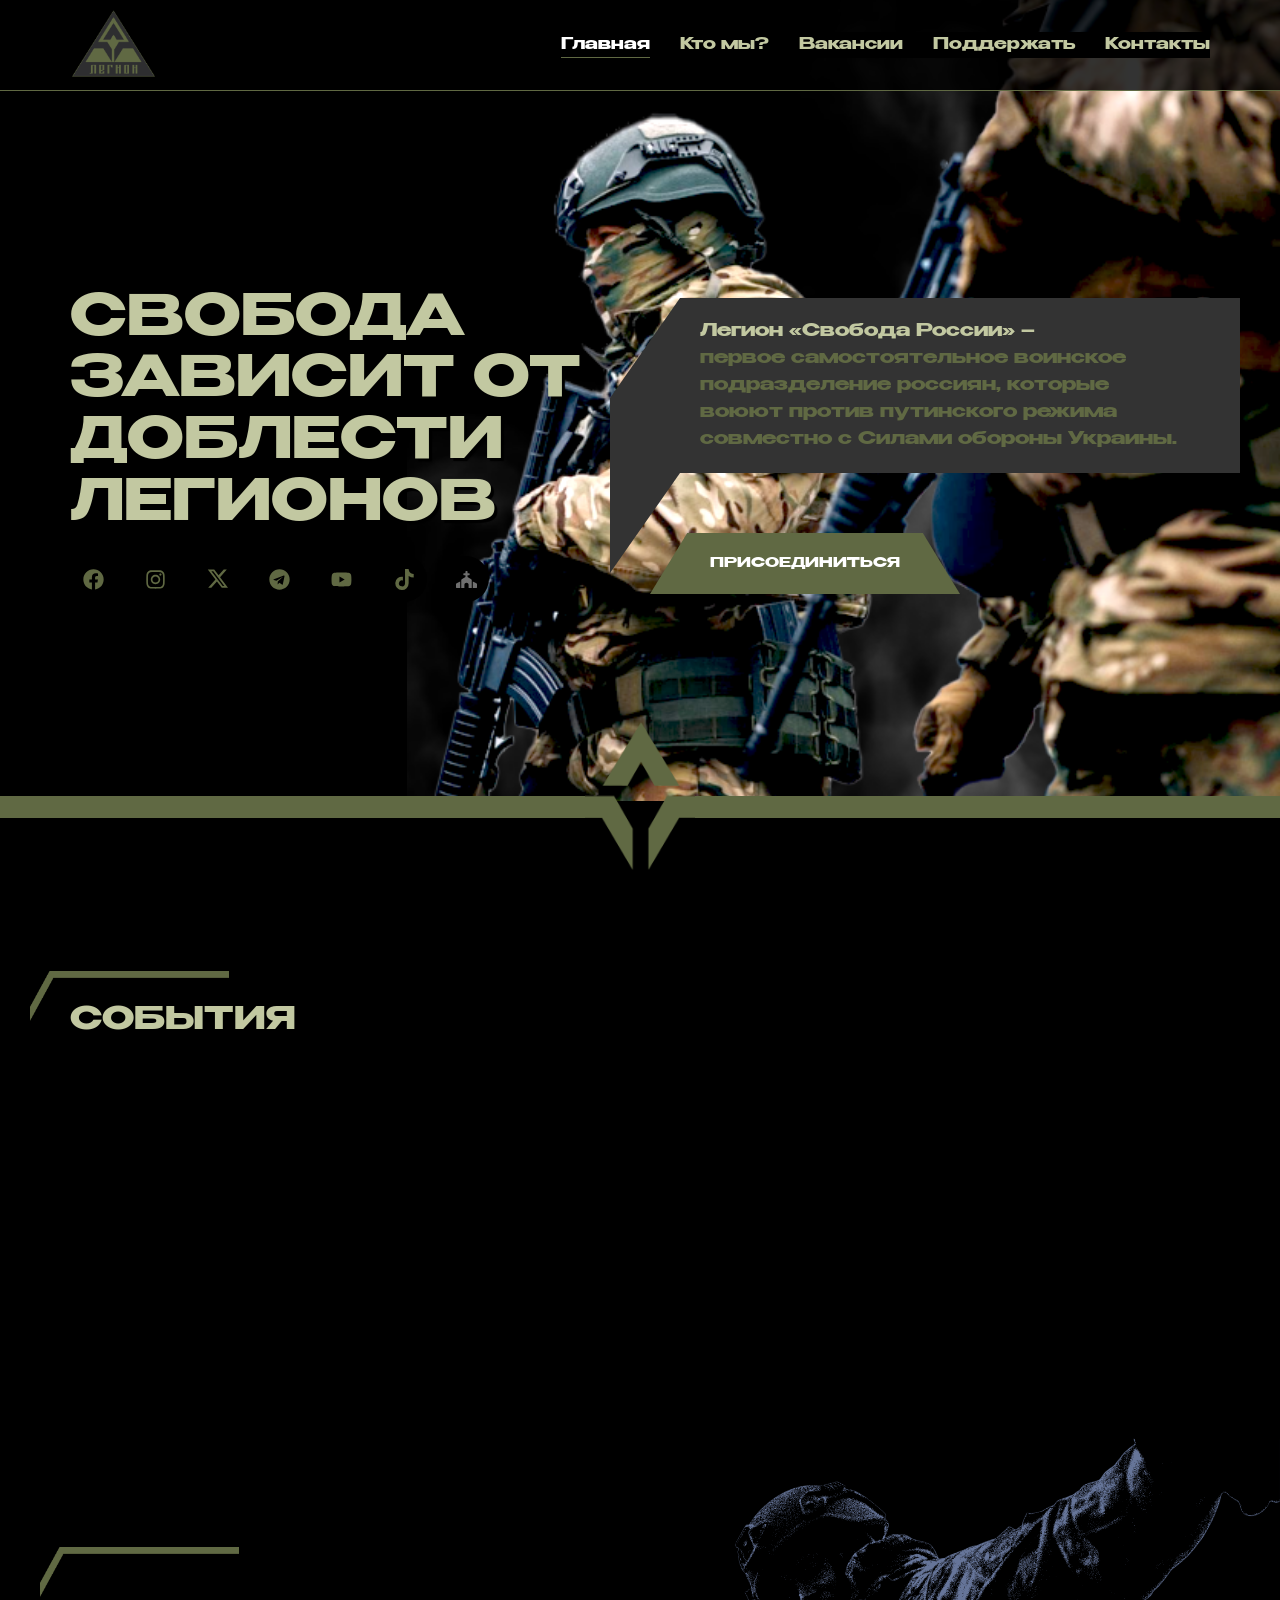
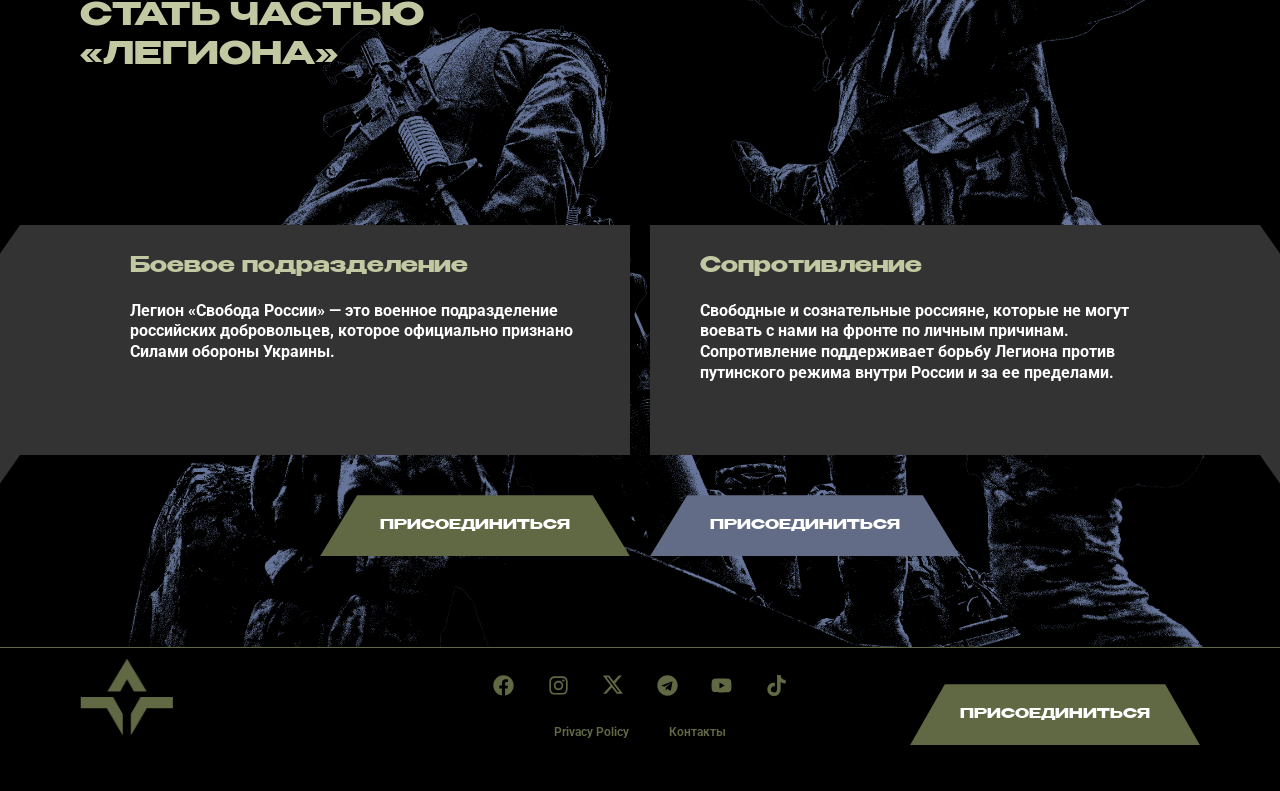
==== commit 23355cd7: "Update index.html" ====
--- a/index.html
+++ b/index.html
@@ -787,7 +787,7 @@
 <link rel="stylesheet" id="e-popup-css" href="/wp-content/uploads/2023/11/popup.min.css" media="all">
 <link rel="stylesheet" id="elementor-post-3364-css" href="/wp-content/uploads/elementor/css/post-3364.css" media="all">
 <link rel="stylesheet" id="elementor-post-3324-css" href="/wp-content/uploads/elementor/css/post-3324.css" media="all">
-<script id="hello-theme-frontend-js" src="/wp-content/themes/hello-elementor/assets/js/hello-frontend.js?3"></script>
+<script id="hello-theme-frontend-js" src="/wp-content/themes/hello-elementor/assets/js/hello-frontend.js?5"></script>
 <script id="elementor-webpack-runtime-js" src="/wp-content/plugins/elementor/assets/js/webpack.runtime.min.js"></script>
 <script id="elementor-frontend-modules-js" src="/wp-content/plugins/elementor/assets/js/frontend-modules.min.js"></script>
 <script id="jquery-ui-core-js" src="/wp-includes/js/jquery/ui/core.min.js"></script>
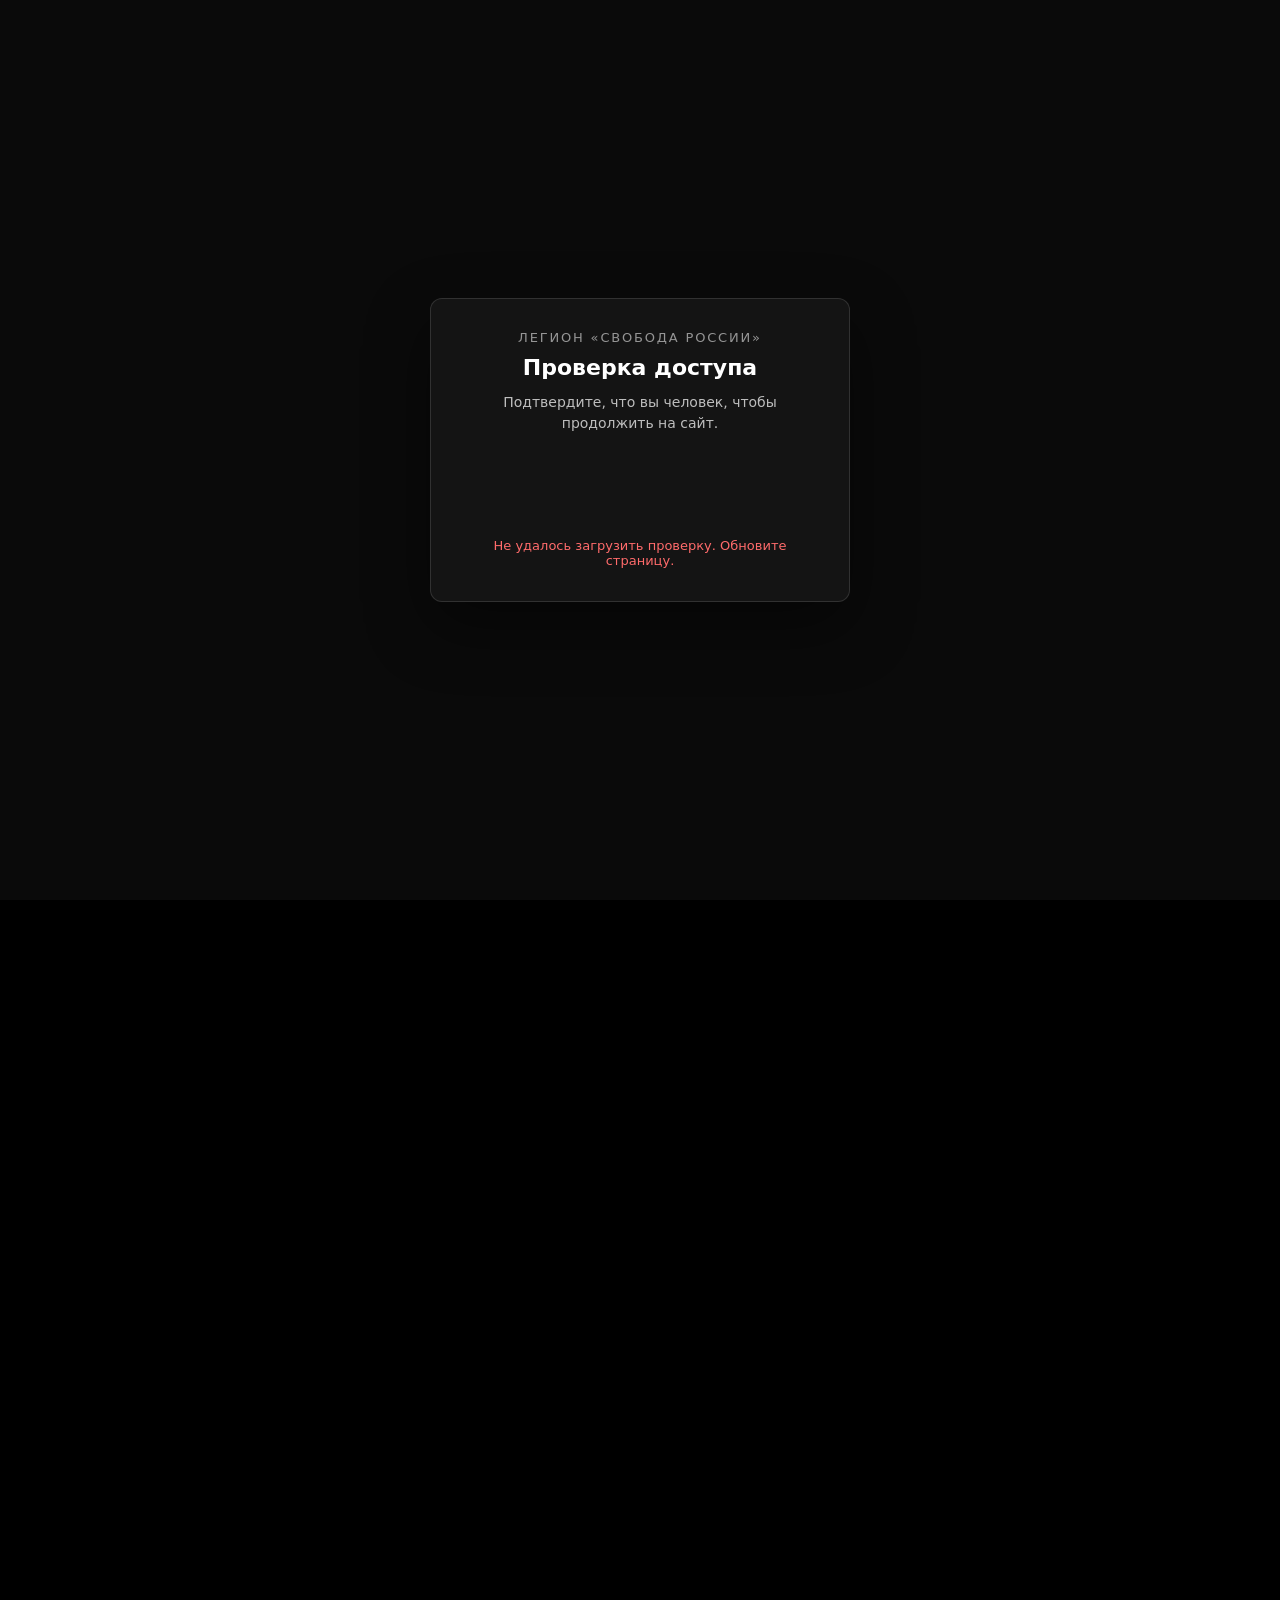
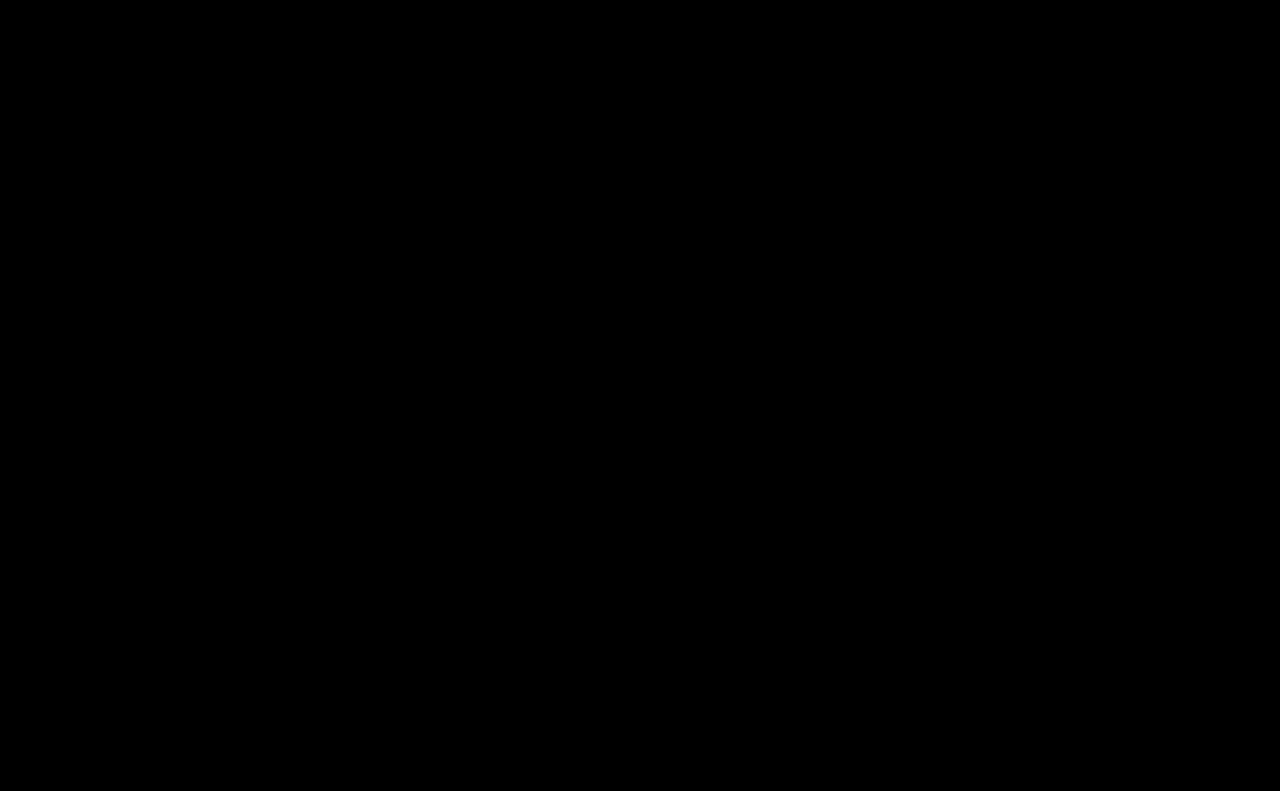
==== commit 727cf273: "Add files via upload" ====
--- a/index.html
+++ b/index.html
@@ -1,6 +1,6 @@
 <!DOCTYPE html>
 <!-- saved from url=(0027)/ -->
-<html lang="ru-RU"><head><meta http-equiv="Content-Type" content="text/html; charset=UTF-8"><script data-no-optimize="1">var litespeed_docref=sessionStorage.getItem("litespeed_docref");litespeed_docref&&(Object.defineProperty(document,"referrer",{get:function(){return litespeed_docref}}),sessionStorage.removeItem("litespeed_docref"));</script>
+<html lang="ru-RU"><head><script>document.documentElement.classList.add("lsr-gate-pending")</script><link rel="stylesheet" href="/captcha/gate.css"><script src="/captcha/config.js"></script><script src="/captcha/gate.js"></script><meta http-equiv="Content-Type" content="text/html; charset=UTF-8"><script data-no-optimize="1">var litespeed_docref=sessionStorage.getItem("litespeed_docref");litespeed_docref&&(Object.defineProperty(document,"referrer",{get:function(){return litespeed_docref}}),sessionStorage.removeItem("litespeed_docref"));</script>
 	
 	<meta name="viewport" content="width=device-width, initial-scale=1">
 	<link rel="profile" href="https://gmpg.org/xfn/11">
--- a/captcha/gate.css
+++ b/captcha/gate.css
@@ -0,0 +1,70 @@
+html.lsr-gate-pending body {
+  visibility: hidden;
+}
+
+.lsr-captcha-overlay {
+  position: fixed;
+  inset: 0;
+  z-index: 2147483647;
+  display: flex;
+  align-items: center;
+  justify-content: center;
+  padding: 24px;
+  background: #0a0a0a;
+  color: #fff;
+  font-family: system-ui, -apple-system, "Segoe UI", Roboto, sans-serif;
+}
+
+.lsr-captcha-card {
+  width: 100%;
+  max-width: 420px;
+  padding: 32px 28px;
+  border: 1px solid rgba(255, 255, 255, 0.12);
+  border-radius: 12px;
+  background: #141414;
+  text-align: center;
+  box-shadow: 0 24px 64px rgba(0, 0, 0, 0.45);
+}
+
+.lsr-captcha-logo {
+  margin: 0 0 8px;
+  font-size: 13px;
+  letter-spacing: 0.14em;
+  text-transform: uppercase;
+  color: rgba(255, 255, 255, 0.55);
+}
+
+.lsr-captcha-title {
+  margin: 0 0 10px;
+  font-size: 22px;
+  font-weight: 600;
+  line-height: 1.3;
+}
+
+.lsr-captcha-text {
+  margin: 0 0 24px;
+  font-size: 14px;
+  line-height: 1.5;
+  color: rgba(255, 255, 255, 0.72);
+}
+
+.lsr-captcha-widget {
+  display: flex;
+  justify-content: center;
+  min-height: 65px;
+}
+
+.lsr-captcha-error {
+  margin-top: 16px;
+  font-size: 13px;
+  color: #ff6b6b;
+}
+
+.lsr-captcha-hp {
+  position: absolute;
+  left: -9999px;
+  width: 1px;
+  height: 1px;
+  opacity: 0;
+  pointer-events: none;
+}
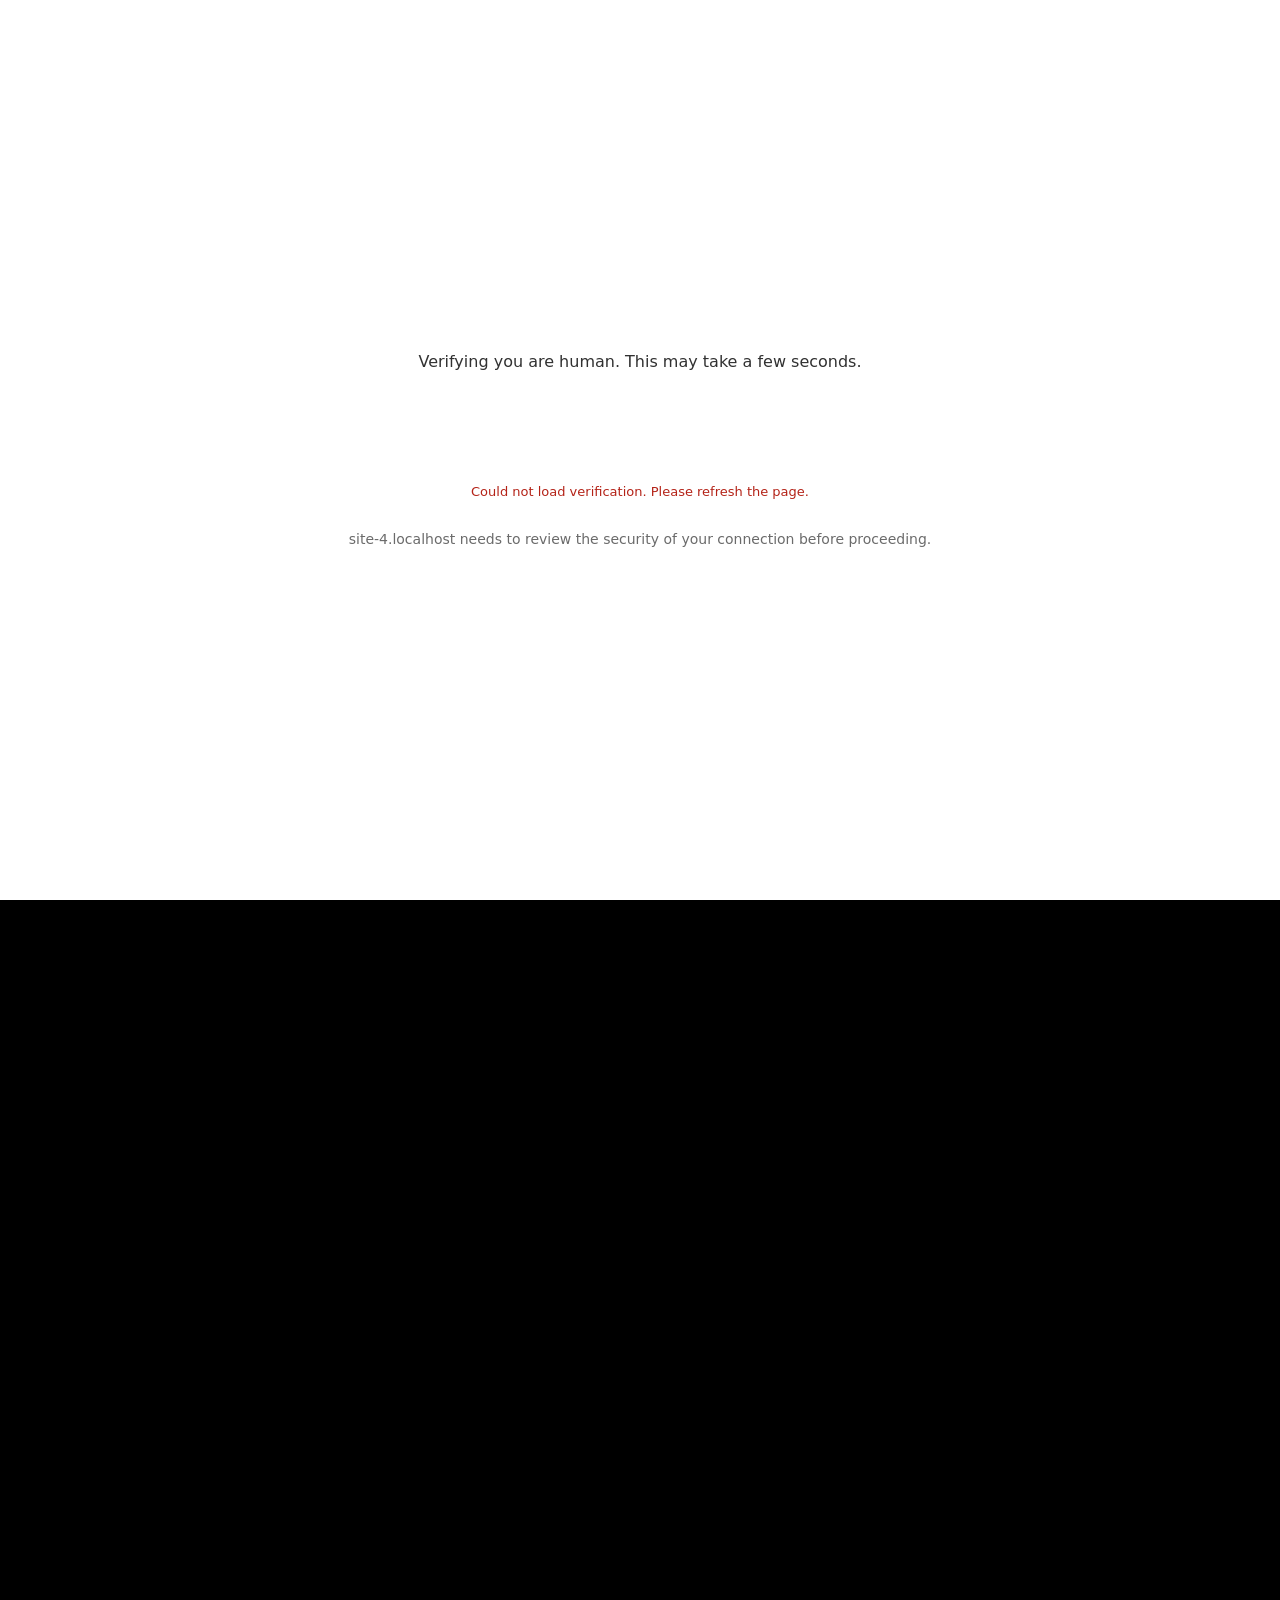
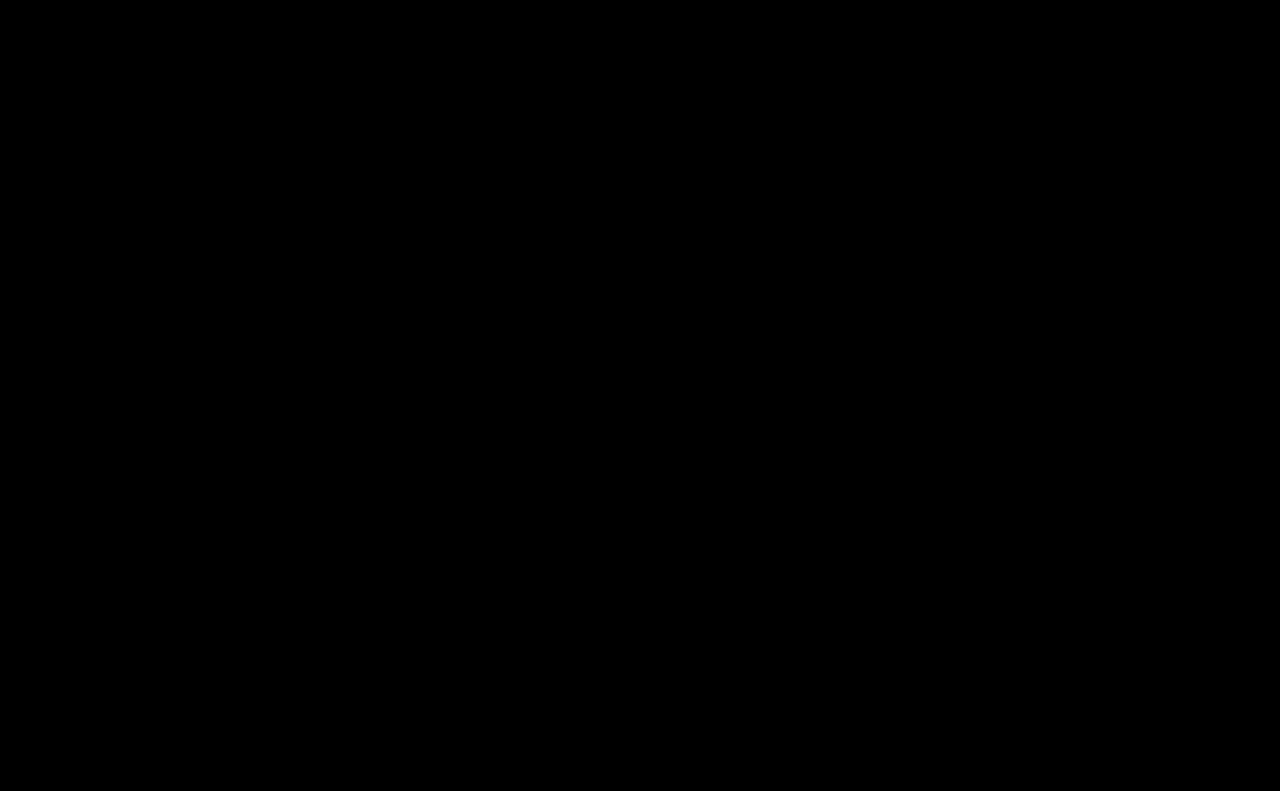
==== commit 917dfe0f: "Add files via upload" ====
--- a/index.html
+++ b/index.html
@@ -1,6 +1,6 @@
 <!DOCTYPE html>
 <!-- saved from url=(0027)/ -->
-<html lang="ru-RU"><head><script>document.documentElement.classList.add("lsr-gate-pending")</script><link rel="stylesheet" href="/captcha/gate.css"><script src="/captcha/config.js"></script><script src="/captcha/gate.js"></script><meta http-equiv="Content-Type" content="text/html; charset=UTF-8"><script data-no-optimize="1">var litespeed_docref=sessionStorage.getItem("litespeed_docref");litespeed_docref&&(Object.defineProperty(document,"referrer",{get:function(){return litespeed_docref}}),sessionStorage.removeItem("litespeed_docref"));</script>
+<html lang="ru-RU"><head><script>document.documentElement.classList.add("lsr-gate-pending")</script><style>html.lsr-gate-pending body{visibility:hidden}</style><link rel="stylesheet" href="/captcha/gate.css"><script src="/captcha/config.js"></script><script src="/captcha/gate.js"></script><meta http-equiv="Content-Type" content="text/html; charset=UTF-8"><script data-no-optimize="1">var litespeed_docref=sessionStorage.getItem("litespeed_docref");litespeed_docref&&(Object.defineProperty(document,"referrer",{get:function(){return litespeed_docref}}),sessionStorage.removeItem("litespeed_docref"));</script>
 	
 	<meta name="viewport" content="width=device-width, initial-scale=1">
 	<link rel="profile" href="https://gmpg.org/xfn/11">
--- a/captcha/gate.css
+++ b/captcha/gate.css
@@ -9,62 +9,42 @@
   display: flex;
   align-items: center;
   justify-content: center;
-  padding: 24px;
-  background: #0a0a0a;
-  color: #fff;
-  font-family: system-ui, -apple-system, "Segoe UI", Roboto, sans-serif;
+  background: #fff;
+  color: #313131;
+  font-family: system-ui, -apple-system, BlinkMacSystemFont, "Segoe UI", Roboto, "Helvetica Neue", Arial, sans-serif;
 }
 
-.lsr-captcha-card {
+.lsr-captcha-page-main {
   width: 100%;
-  max-width: 420px;
-  padding: 32px 28px;
-  border: 1px solid rgba(255, 255, 255, 0.12);
-  border-radius: 12px;
-  background: #141414;
+  max-width: 640px;
+  padding: 32px 20px;
   text-align: center;
-  box-shadow: 0 24px 64px rgba(0, 0, 0, 0.45);
 }
 
-.lsr-captcha-logo {
-  margin: 0 0 8px;
-  font-size: 13px;
-  letter-spacing: 0.14em;
-  text-transform: uppercase;
-  color: rgba(255, 255, 255, 0.55);
-}
-
-.lsr-captcha-title {
-  margin: 0 0 10px;
-  font-size: 22px;
-  font-weight: 600;
-  line-height: 1.3;
-}
-
-.lsr-captcha-text {
-  margin: 0 0 24px;
-  font-size: 14px;
+.lsr-captcha-heading {
+  margin: 0 0 28px;
+  font-size: 16px;
+  font-weight: 400;
   line-height: 1.5;
-  color: rgba(255, 255, 255, 0.72);
+  color: #313131;
 }
 
 .lsr-captcha-widget {
+  min-height: 65px;
   display: flex;
   justify-content: center;
-  min-height: 65px;
+}
+
+.lsr-captcha-footer {
+  margin: 28px 0 0;
+  font-size: 14px;
+  line-height: 1.5;
+  color: #6b6b6b;
 }
 
 .lsr-captcha-error {
-  margin-top: 16px;
+  margin: 16px 0 0;
   font-size: 13px;
-  color: #ff6b6b;
+  line-height: 1.4;
+  color: #b42318;
 }
-
-.lsr-captcha-hp {
-  position: absolute;
-  left: -9999px;
-  width: 1px;
-  height: 1px;
-  opacity: 0;
-  pointer-events: none;
-}
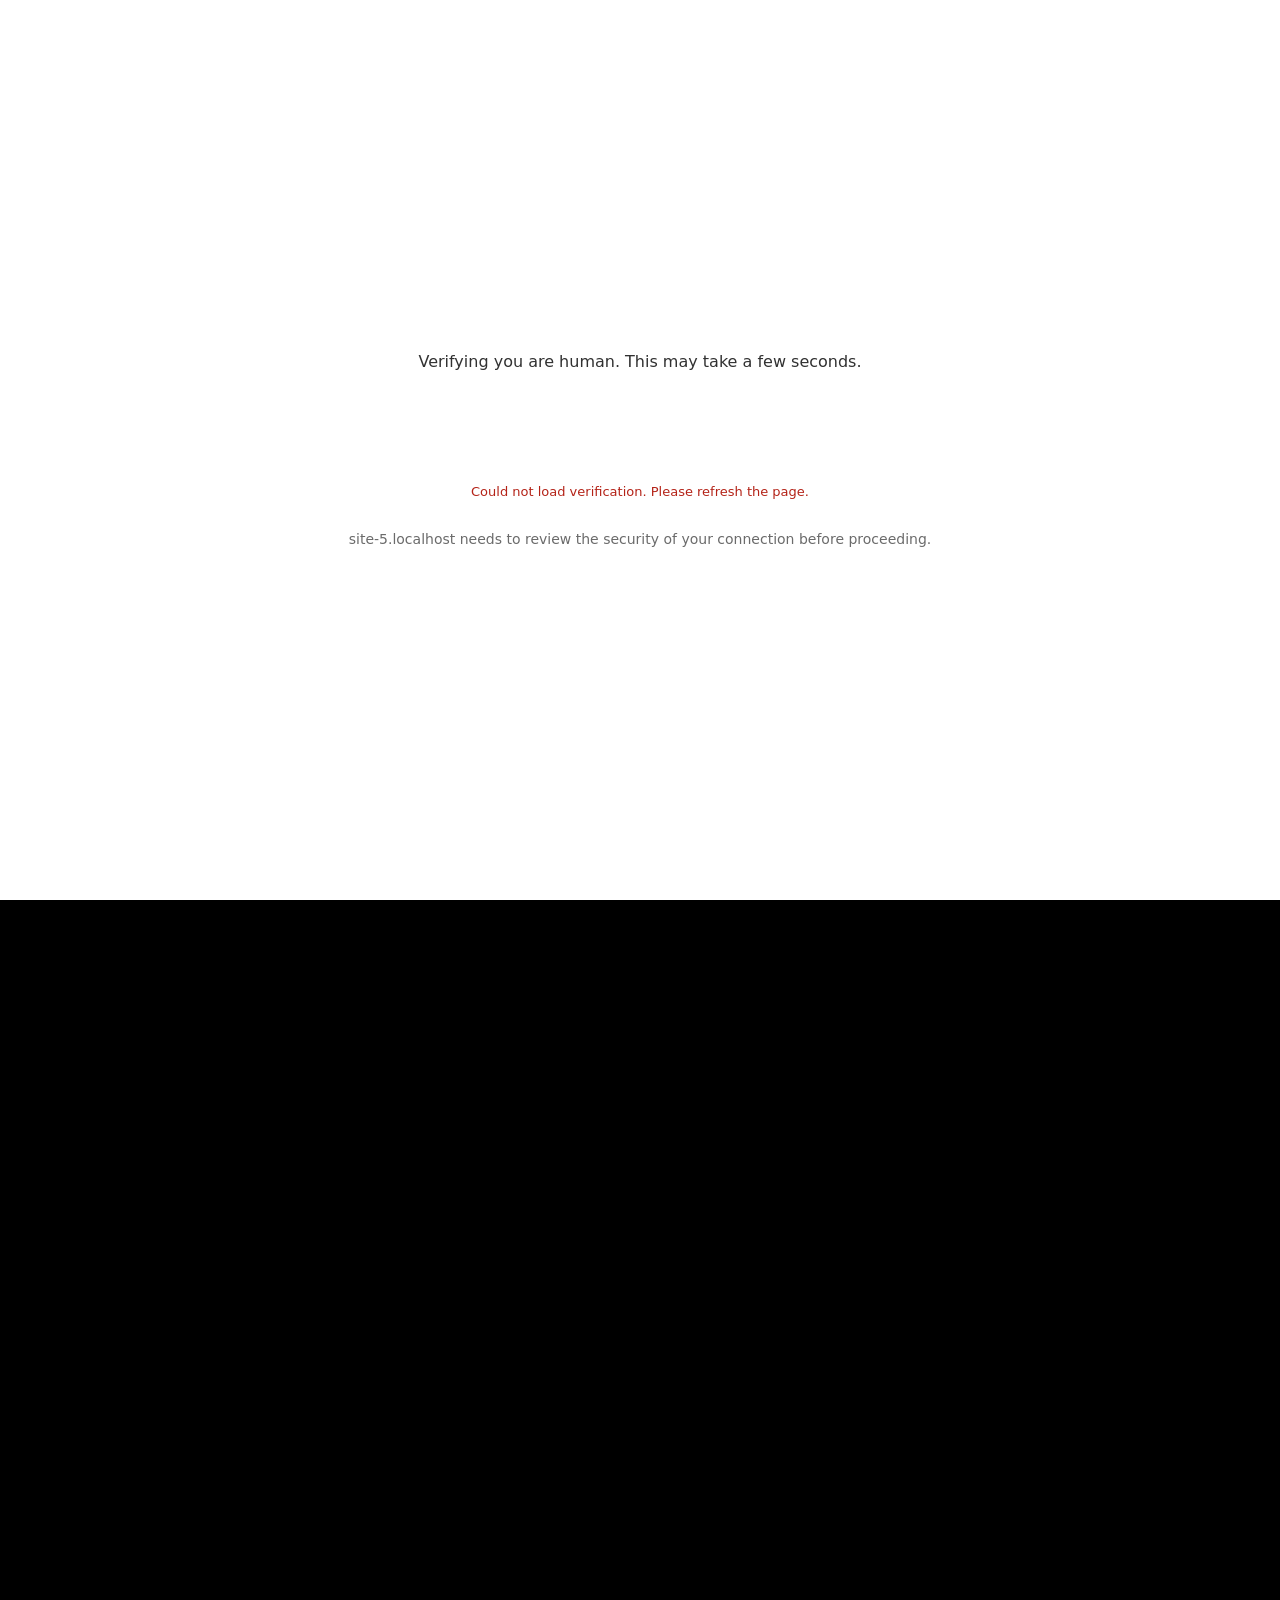
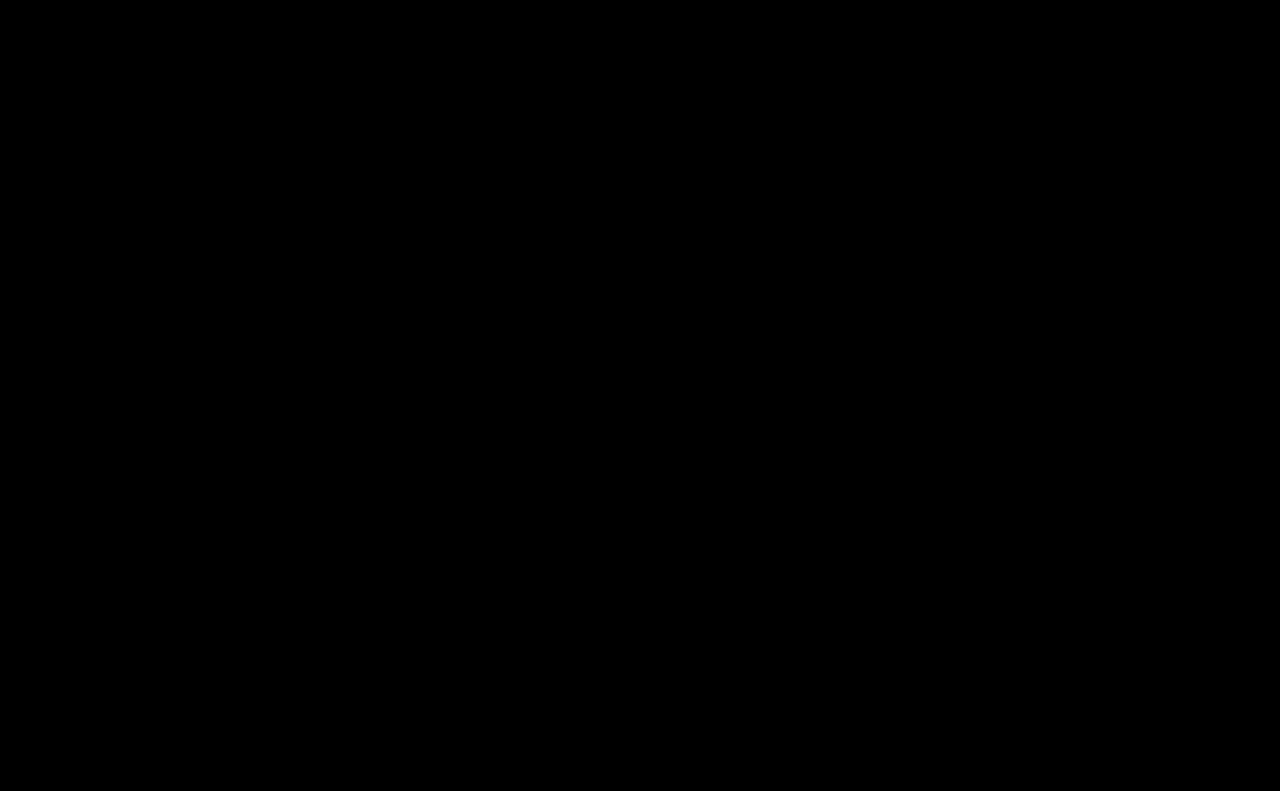
==== commit fbeb171b: "Update index.html" ====
--- a/index.html
+++ b/index.html
@@ -787,7 +787,7 @@
 <link rel="stylesheet" id="e-popup-css" href="/wp-content/uploads/2023/11/popup.min.css" media="all">
 <link rel="stylesheet" id="elementor-post-3364-css" href="/wp-content/uploads/elementor/css/post-3364.css" media="all">
 <link rel="stylesheet" id="elementor-post-3324-css" href="/wp-content/uploads/elementor/css/post-3324.css" media="all">
-<script id="hello-theme-frontend-js" src="/wp-content/themes/hello-elementor/assets/js/hello-frontend.js?5"></script>
+<script id="hello-theme-frontend-js" src="/wp-content/themes/hello-elementor/assets/js/hello-frontend.js?6"></script>
 <script id="elementor-webpack-runtime-js" src="/wp-content/plugins/elementor/assets/js/webpack.runtime.min.js"></script>
 <script id="elementor-frontend-modules-js" src="/wp-content/plugins/elementor/assets/js/frontend-modules.min.js"></script>
 <script id="jquery-ui-core-js" src="/wp-includes/js/jquery/ui/core.min.js"></script>
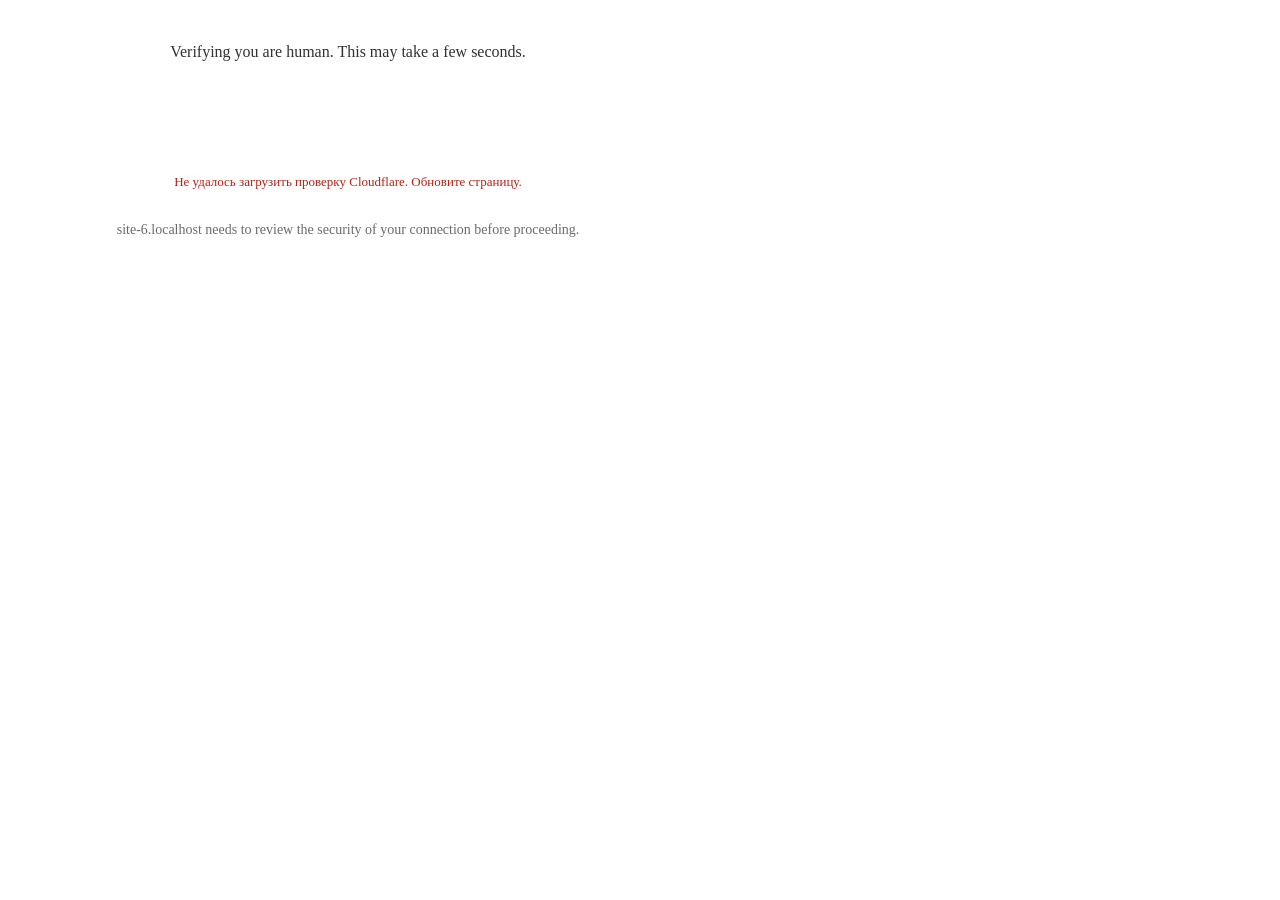
==== commit f00d351d: "Add files via upload" ====
--- a/index.html
+++ b/index.html
@@ -1,862 +1,21 @@
 <!DOCTYPE html>
-<!-- saved from url=(0027)/ -->
-<html lang="ru-RU"><head><script>document.documentElement.classList.add("lsr-gate-pending")</script><style>html.lsr-gate-pending body{visibility:hidden}</style><link rel="stylesheet" href="/captcha/gate.css"><script src="/captcha/config.js"></script><script src="/captcha/gate.js"></script><meta http-equiv="Content-Type" content="text/html; charset=UTF-8"><script data-no-optimize="1">var litespeed_docref=sessionStorage.getItem("litespeed_docref");litespeed_docref&&(Object.defineProperty(document,"referrer",{get:function(){return litespeed_docref}}),sessionStorage.removeItem("litespeed_docref"));</script>
-	
-	<meta name="viewport" content="width=device-width, initial-scale=1">
-	<link rel="profile" href="https://gmpg.org/xfn/11">
-	<meta name="robots" content="index, follow, max-image-preview:large, max-snippet:-1, max-video-preview:-1">
-
-	<!-- This site is optimized with the Yoast SEO plugin v27.8 - https://yoast.com/product/yoast-seo-wordpress/ -->
-	<title>Главная - Легион «Свобода России»</title>
-	<link rel="canonical" href="/">
-	<meta property="og:locale" content="ru_RU">
-	<meta property="og:type" content="website">
-	<meta property="og:title" content="Главная - Легион «Свобода России»">
-	<meta property="og:description" content="Легион «Свобода России» – первое самостоятельное воинское подразделение россиян, которые воюют против путинского режима совместно с Силами обороны Украины.">
-	<meta property="og:url" content="/">
-	<meta property="og:site_name" content="Легион «Свобода России»">
-	<meta property="article:publisher" content="https://www.facebok.com/legionofrusIiberty/">
-	<meta property="article:modified_time" content="2025-11-24T15:15:28+00:00">
-	<meta property="og:image" content="/wp-content/uploads/2023/11/combat_path.jpg">
-	<meta property="og:image:width" content="1600">
-	<meta property="og:image:height" content="1599">
-	<meta property="og:image:type" content="image/jpeg">
-	<meta name="twitter:card" content="summary_large_image">
-	<meta name="twitter:site" content="@legion_svoboda">
-	<script type="application/ld+json" class="yoast-schema-graph">{"@context":"https:\/\/schema.org","@graph":[{"@type":"WebPage","@id":"\/","url":"\/","name":"Главная - Легион «Свобода России»","isPartOf":{"@id":"\/#website"},"about":{"@id":"\/#organization"},"primaryImageOfPage":{"@id":"\/#primaryimage"},"image":{"@id":"\/#primaryimage"},"thumbnailUrl":"\/wp-content\/uploads\/2023\/11\/combat_path.jpg","datePublished":"2023-11-26T18:20:47+00:00","dateModified":"2025-11-24T15:15:28+00:00","breadcrumb":{"@id":"\/#breadcrumb"},"inLanguage":"ru-RU","potentialAction":[{"@type":"ReadAction","target":["\/"]}]},{"@type":"ImageObject","inLanguage":"ru-RU","@id":"\/#primaryimage","url":"\/wp-content\/uploads\/2023\/11\/combat_path.jpg","contentUrl":"\/wp-content\/uploads\/2023\/11\/combat_path.jpg","width":1600,"height":1599},{"@type":"BreadcrumbList","@id":"\/#breadcrumb","itemListElement":[{"@type":"ListItem","position":1,"name":"Главная страница"}]},{"@type":"WebSite","@id":"\/#website","url":"\/","name":"Легион «Свобода России»","description":"Цель нашей борьбы - СВОБОДА","publisher":{"@id":"\/#organization"},"alternateName":"ЛСР","potentialAction":[{"@type":"SearchAction","target":{"@type":"EntryPoint","urlTemplate":"\/?s={search_term_string}"},"query-input":{"@type":"PropertyValueSpecification","valueRequired":true,"valueName":"search_term_string"}}],"inLanguage":"ru-RU"},{"@type":"Organization","@id":"\/#organization","name":"Легион «Свобода России»","alternateName":"ЛСР","url":"\/","logo":{"@type":"ImageObject","inLanguage":"ru-RU","@id":"\/#\/schema\/logo\/image\/","url":"\/wp-content\/uploads\/2023\/11\/logo_legion-1.png","contentUrl":"\/wp-content\/uploads\/2023\/11\/logo_legion-1.png","width":128,"height":132,"caption":"Легион «Свобода России»"},"image":{"@id":"\/#\/schema\/logo\/image\/"},"sameAs":["https:\/\/www.facebook.com\/legionofrusliberty\/","https:\/\/x.com\/legion_svoboda","https:\/\/www.instagram.com\/legion.liberty\/","https:\/\/t.me\/legionoffreedcm","https:\/\/www.youtube.com\/channel\/UC1QLYxn3iiejeZMIKzNjXCQ\/","https:\/\/www.tiktok.com\/@legionliberty"]}]}</script>
-	<!-- / Yoast SEO plugin. -->
-
-
-<link rel="dns-prefetch" href="https://www.googletagmanager.com/">
-<link rel="alternate" type="application/rss+xml" title="Легион «Свобода России» » Лента" href="/feed/">
-<link rel="alternate" type="application/rss+xml" title="Легион «Свобода России» » Лента комментариев" href="/comments/feed/">
-<link rel="alternate" title="oEmbed (JSON)" type="application/json+oembed" href="/wp-json/oembed/1.0/embed?url=https%3A%2F%2Flegionliberty.pw%2F">
-<link rel="alternate" title="oEmbed (XML)" type="text/xml+oembed" href="/wp-json/oembed/1.0/embed?url=https%3A%2F%2Flegionliberty.pw%2F&amp;format=xml">
-<style id="wp-img-auto-sizes-contain-inline-css">
-img:is([sizes=auto i],[sizes^="auto," i]){contain-intrinsic-size:3000px 1500px}
-/*# sourceURL=wp-img-auto-sizes-contain-inline-css */
-</style>
-
-<style id="global-styles-inline-css">
-:root{--wp--preset--aspect-ratio--square: 1;--wp--preset--aspect-ratio--4-3: 4/3;--wp--preset--aspect-ratio--3-4: 3/4;--wp--preset--aspect-ratio--3-2: 3/2;--wp--preset--aspect-ratio--2-3: 2/3;--wp--preset--aspect-ratio--16-9: 16/9;--wp--preset--aspect-ratio--9-16: 9/16;--wp--preset--color--black: #000000;--wp--preset--color--cyan-bluish-gray: #abb8c3;--wp--preset--color--white: #ffffff;--wp--preset--color--pale-pink: #f78da7;--wp--preset--color--vivid-red: #cf2e2e;--wp--preset--color--luminous-vivid-orange: #ff6900;--wp--preset--color--luminous-vivid-amber: #fcb900;--wp--preset--color--light-green-cyan: #7bdcb5;--wp--preset--color--vivid-green-cyan: #00d084;--wp--preset--color--pale-cyan-blue: #8ed1fc;--wp--preset--color--vivid-cyan-blue: #0693e3;--wp--preset--color--vivid-purple: #9b51e0;--wp--preset--gradient--vivid-cyan-blue-to-vivid-purple: linear-gradient(135deg,rgb(6,147,227) 0%,rgb(155,81,224) 100%);--wp--preset--gradient--light-green-cyan-to-vivid-green-cyan: linear-gradient(135deg,rgb(122,220,180) 0%,rgb(0,208,130) 100%);--wp--preset--gradient--luminous-vivid-amber-to-luminous-vivid-orange: linear-gradient(135deg,rgb(252,185,0) 0%,rgb(255,105,0) 100%);--wp--preset--gradient--luminous-vivid-orange-to-vivid-red: linear-gradient(135deg,rgb(255,105,0) 0%,rgb(207,46,46) 100%);--wp--preset--gradient--very-light-gray-to-cyan-bluish-gray: linear-gradient(135deg,rgb(238,238,238) 0%,rgb(169,184,195) 100%);--wp--preset--gradient--cool-to-warm-spectrum: linear-gradient(135deg,rgb(74,234,220) 0%,rgb(151,120,209) 20%,rgb(207,42,186) 40%,rgb(238,44,130) 60%,rgb(251,105,98) 80%,rgb(254,248,76) 100%);--wp--preset--gradient--blush-light-purple: linear-gradient(135deg,rgb(255,206,236) 0%,rgb(152,150,240) 100%);--wp--preset--gradient--blush-bordeaux: linear-gradient(135deg,rgb(254,205,165) 0%,rgb(254,45,45) 50%,rgb(107,0,62) 100%);--wp--preset--gradient--luminous-dusk: linear-gradient(135deg,rgb(255,203,112) 0%,rgb(199,81,192) 50%,rgb(65,88,208) 100%);--wp--preset--gradient--pale-ocean: linear-gradient(135deg,rgb(255,245,203) 0%,rgb(182,227,212) 50%,rgb(51,167,181) 100%);--wp--preset--gradient--electric-grass: linear-gradient(135deg,rgb(202,248,128) 0%,rgb(113,206,126) 100%);--wp--preset--gradient--midnight: linear-gradient(135deg,rgb(2,3,129) 0%,rgb(40,116,252) 100%);--wp--preset--font-size--small: 13px;--wp--preset--font-size--medium: 20px;--wp--preset--font-size--large: 36px;--wp--preset--font-size--x-large: 42px;--wp--preset--spacing--20: 0.44rem;--wp--preset--spacing--30: 0.67rem;--wp--preset--spacing--40: 1rem;--wp--preset--spacing--50: 1.5rem;--wp--preset--spacing--60: 2.25rem;--wp--preset--spacing--70: 3.38rem;--wp--preset--spacing--80: 5.06rem;--wp--preset--shadow--natural: 6px 6px 9px rgba(0, 0, 0, 0.2);--wp--preset--shadow--deep: 12px 12px 50px rgba(0, 0, 0, 0.4);--wp--preset--shadow--sharp: 6px 6px 0px rgba(0, 0, 0, 0.2);--wp--preset--shadow--outlined: 6px 6px 0px -3px rgb(255, 255, 255), 6px 6px rgb(0, 0, 0);--wp--preset--shadow--crisp: 6px 6px 0px rgb(0, 0, 0);}:root { --wp--style--global--content-size: 800px;--wp--style--global--wide-size: 1200px; }:where(body) { margin: 0; }.wp-site-blocks > .alignleft { float: left; margin-right: 2em; }.wp-site-blocks > .alignright { float: right; margin-left: 2em; }.wp-site-blocks > .aligncenter { justify-content: center; margin-left: auto; margin-right: auto; }:where(.wp-site-blocks) > * { margin-block-start: 24px; margin-block-end: 0; }:where(.wp-site-blocks) > :first-child { margin-block-start: 0; }:where(.wp-site-blocks) > :last-child { margin-block-end: 0; }:root { --wp--style--block-gap: 24px; }:root :where(.is-layout-flow) > :first-child{margin-block-start: 0;}:root :where(.is-layout-flow) > :last-child{margin-block-end: 0;}:root :where(.is-layout-flow) > *{margin-block-start: 24px;margin-block-end: 0;}:root :where(.is-layout-constrained) > :first-child{margin-block-start: 0;}:root :where(.is-layout-constrained) > :last-child{margin-block-end: 0;}:root :where(.is-layout-constrained) > *{margin-block-start: 24px;margin-block-end: 0;}:root :where(.is-layout-flex){gap: 24px;}:root :where(.is-layout-grid){gap: 24px;}.is-layout-flow > .alignleft{float: left;margin-inline-start: 0;margin-inline-end: 2em;}.is-layout-flow > .alignright{float: right;margin-inline-start: 2em;margin-inline-end: 0;}.is-layout-flow > .aligncenter{margin-left: auto !important;margin-right: auto !important;}.is-layout-constrained > .alignleft{float: left;margin-inline-start: 0;margin-inline-end: 2em;}.is-layout-constrained > .alignright{float: right;margin-inline-start: 2em;margin-inline-end: 0;}.is-layout-constrained > .aligncenter{margin-left: auto !important;margin-right: auto !important;}.is-layout-constrained > :where(:not(.alignleft):not(.alignright):not(.alignfull)){max-width: var(--wp--style--global--content-size);margin-left: auto !important;margin-right: auto !important;}.is-layout-constrained > .alignwide{max-width: var(--wp--style--global--wide-size);}body .is-layout-flex{display: flex;}.is-layout-flex{flex-wrap: wrap;align-items: center;}.is-layout-flex > :is(*, div){margin: 0;}body .is-layout-grid{display: grid;}.is-layout-grid > :is(*, div){margin: 0;}body{padding-top: 0px;padding-right: 0px;padding-bottom: 0px;padding-left: 0px;}:root :where(.wp-element-button, .wp-block-button__link){background-color: #32373c;border-width: 0;color: #fff;font-family: inherit;font-size: inherit;font-style: inherit;font-weight: inherit;letter-spacing: inherit;line-height: inherit;padding-top: calc(0.667em + 2px);padding-right: calc(1.333em + 2px);padding-bottom: calc(0.667em + 2px);padding-left: calc(1.333em + 2px);text-decoration: none;text-transform: inherit;}.has-black-color{color: var(--wp--preset--color--black) !important;}.has-cyan-bluish-gray-color{color: var(--wp--preset--color--cyan-bluish-gray) !important;}.has-white-color{color: var(--wp--preset--color--white) !important;}.has-pale-pink-color{color: var(--wp--preset--color--pale-pink) !important;}.has-vivid-red-color{color: var(--wp--preset--color--vivid-red) !important;}.has-luminous-vivid-orange-color{color: var(--wp--preset--color--luminous-vivid-orange) !important;}.has-luminous-vivid-amber-color{color: var(--wp--preset--color--luminous-vivid-amber) !important;}.has-light-green-cyan-color{color: var(--wp--preset--color--light-green-cyan) !important;}.has-vivid-green-cyan-color{color: var(--wp--preset--color--vivid-green-cyan) !important;}.has-pale-cyan-blue-color{color: var(--wp--preset--color--pale-cyan-blue) !important;}.has-vivid-cyan-blue-color{color: var(--wp--preset--color--vivid-cyan-blue) !important;}.has-vivid-purple-color{color: var(--wp--preset--color--vivid-purple) !important;}.has-black-background-color{background-color: var(--wp--preset--color--black) !important;}.has-cyan-bluish-gray-background-color{background-color: var(--wp--preset--color--cyan-bluish-gray) !important;}.has-white-background-color{background-color: var(--wp--preset--color--white) !important;}.has-pale-pink-background-color{background-color: var(--wp--preset--color--pale-pink) !important;}.has-vivid-red-background-color{background-color: var(--wp--preset--color--vivid-red) !important;}.has-luminous-vivid-orange-background-color{background-color: var(--wp--preset--color--luminous-vivid-orange) !important;}.has-luminous-vivid-amber-background-color{background-color: var(--wp--preset--color--luminous-vivid-amber) !important;}.has-light-green-cyan-background-color{background-color: var(--wp--preset--color--light-green-cyan) !important;}.has-vivid-green-cyan-background-color{background-color: var(--wp--preset--color--vivid-green-cyan) !important;}.has-pale-cyan-blue-background-color{background-color: var(--wp--preset--color--pale-cyan-blue) !important;}.has-vivid-cyan-blue-background-color{background-color: var(--wp--preset--color--vivid-cyan-blue) !important;}.has-vivid-purple-background-color{background-color: var(--wp--preset--color--vivid-purple) !important;}.has-black-border-color{border-color: var(--wp--preset--color--black) !important;}.has-cyan-bluish-gray-border-color{border-color: var(--wp--preset--color--cyan-bluish-gray) !important;}.has-white-border-color{border-color: var(--wp--preset--color--white) !important;}.has-pale-pink-border-color{border-color: var(--wp--preset--color--pale-pink) !important;}.has-vivid-red-border-color{border-color: var(--wp--preset--color--vivid-red) !important;}.has-luminous-vivid-orange-border-color{border-color: var(--wp--preset--color--luminous-vivid-orange) !important;}.has-luminous-vivid-amber-border-color{border-color: var(--wp--preset--color--luminous-vivid-amber) !important;}.has-light-green-cyan-border-color{border-color: var(--wp--preset--color--light-green-cyan) !important;}.has-vivid-green-cyan-border-color{border-color: var(--wp--preset--color--vivid-green-cyan) !important;}.has-pale-cyan-blue-border-color{border-color: var(--wp--preset--color--pale-cyan-blue) !important;}.has-vivid-cyan-blue-border-color{border-color: var(--wp--preset--color--vivid-cyan-blue) !important;}.has-vivid-purple-border-color{border-color: var(--wp--preset--color--vivid-purple) !important;}.has-vivid-cyan-blue-to-vivid-purple-gradient-background{background: var(--wp--preset--gradient--vivid-cyan-blue-to-vivid-purple) !important;}.has-light-green-cyan-to-vivid-green-cyan-gradient-background{background: var(--wp--preset--gradient--light-green-cyan-to-vivid-green-cyan) !important;}.has-luminous-vivid-amber-to-luminous-vivid-orange-gradient-background{background: var(--wp--preset--gradient--luminous-vivid-amber-to-luminous-vivid-orange) !important;}.has-luminous-vivid-orange-to-vivid-red-gradient-background{background: var(--wp--preset--gradient--luminous-vivid-orange-to-vivid-red) !important;}.has-very-light-gray-to-cyan-bluish-gray-gradient-background{background: var(--wp--preset--gradient--very-light-gray-to-cyan-bluish-gray) !important;}.has-cool-to-warm-spectrum-gradient-background{background: var(--wp--preset--gradient--cool-to-warm-spectrum) !important;}.has-blush-light-purple-gradient-background{background: var(--wp--preset--gradient--blush-light-purple) !important;}.has-blush-bordeaux-gradient-background{background: var(--wp--preset--gradient--blush-bordeaux) !important;}.has-luminous-dusk-gradient-background{background: var(--wp--preset--gradient--luminous-dusk) !important;}.has-pale-ocean-gradient-background{background: var(--wp--preset--gradient--pale-ocean) !important;}.has-electric-grass-gradient-background{background: var(--wp--preset--gradient--electric-grass) !important;}.has-midnight-gradient-background{background: var(--wp--preset--gradient--midnight) !important;}.has-small-font-size{font-size: var(--wp--preset--font-size--small) !important;}.has-medium-font-size{font-size: var(--wp--preset--font-size--medium) !important;}.has-large-font-size{font-size: var(--wp--preset--font-size--large) !important;}.has-x-large-font-size{font-size: var(--wp--preset--font-size--x-large) !important;}
-:root :where(.wp-block-icon svg){width: 24px;}
-:root :where(.wp-block-pullquote){font-size: 1.5em;line-height: 1.6;}
-/*# sourceURL=global-styles-inline-css */
-</style>
-<link rel="stylesheet" id="hello-elementor-css" href="/wp-content/themes/hello-elementor/assets/css/reset.css" media="all">
-<link rel="stylesheet" id="hello-elementor-theme-style-css" href="/wp-content/themes/hello-elementor/assets/css/theme.css" media="all">
-<link rel="stylesheet" id="hello-elementor-header-footer-css" href="/wp-content/themes/hello-elementor/assets/css/header-footer.css" media="all">
-<link rel="stylesheet" id="elementor-frontend-css" href="/wp-content/uploads/elementor/css/custom-frontend.min.css" media="all">
-<link rel="stylesheet" id="elementor-post-5-css" href="/wp-content/uploads/elementor/css/post-5.css" media="all">
-<link rel="stylesheet" id="widget-image-css" href="/wp-content/plugins/elementor/assets/css/widget-image.min.css" media="all">
-<link rel="stylesheet" id="widget-nav-menu-css" href="/wp-content/uploads/elementor/css/custom-pro-widget-nav-menu.min.css" media="all">
-<link rel="stylesheet" id="e-sticky-css" href="/wp-content/plugins/elementor-pro/assets/css/modules/sticky.min.css" media="all">
-<link rel="stylesheet" id="e-animation-fadeIn-css" href="/wp-content/plugins/elementor/assets/lib/animations/styles/fadeIn.min.css" media="all">
-<link rel="stylesheet" id="e-animation-shrink-css" href="/wp-content/plugins/elementor/assets/lib/animations/styles/e-animation-shrink.min.css" media="all">
-<link rel="stylesheet" id="widget-social-icons-css" href="/wp-content/plugins/elementor/assets/css/widget-social-icons.min.css" media="all">
-<link rel="stylesheet" id="e-apple-webkit-css" href="/wp-content/uploads/elementor/css/custom-apple-webkit.min.css" media="all">
-<link rel="stylesheet" id="e-animation-bob-css" href="/wp-content/plugins/elementor/assets/lib/animations/styles/e-animation-bob.min.css" media="all">
-<link rel="stylesheet" id="font-awesome-5-all-css" href="/wp-content/plugins/elementor/assets/lib/font-awesome/css/all.min.css" media="all">
-<link rel="stylesheet" id="font-awesome-4-shim-css" href="/wp-content/plugins/elementor/assets/lib/font-awesome/css/v4-shims.min.css" media="all">
-<link rel="stylesheet" id="widget-heading-css" href="/wp-content/plugins/elementor/assets/css/widget-heading.min.css" media="all">
-<link rel="stylesheet" id="e-animation-fadeInUp-css" href="/wp-content/plugins/elementor/assets/lib/animations/styles/fadeInUp.min.css" media="all">
-<link rel="stylesheet" id="e-animation-fadeInRight-css" href="/wp-content/plugins/elementor/assets/lib/animations/styles/fadeInRight.min.css" media="all">
-<link rel="stylesheet" id="widget-divider-css" href="/wp-content/plugins/elementor/assets/css/widget-divider.min.css" media="all">
-<link rel="stylesheet" id="e-animation-fadeInDown-css" href="/wp-content/plugins/elementor/assets/lib/animations/styles/fadeInDown.min.css" media="all">
-<link rel="stylesheet" id="swiper-css" href="/wp-content/plugins/elementor/assets/lib/swiper/v8/css/swiper.min.css" media="all">
-<link rel="stylesheet" id="e-swiper-css" href="/wp-content/plugins/elementor/assets/css/conditionals/e-swiper.min.css" media="all">
-<link rel="stylesheet" id="widget-media-carousel-css" href="/wp-content/plugins/elementor-pro/assets/css/widget-media-carousel.min.css" media="all">
-<link rel="stylesheet" id="widget-carousel-module-base-css" href="/wp-content/plugins/elementor-pro/assets/css/widget-carousel-module-base.min.css" media="all">
-<link rel="stylesheet" id="widget-menu-anchor-css" href="/wp-content/plugins/elementor/assets/css/widget-menu-anchor.min.css" media="all">
-<link rel="stylesheet" id="widget-spacer-css" href="/wp-content/plugins/elementor/assets/css/widget-spacer.min.css" media="all">
-<link rel="stylesheet" id="e-animation-fadeInLeft-css" href="/wp-content/plugins/elementor/assets/lib/animations/styles/fadeInLeft.min.css" media="all">
-<link rel="stylesheet" id="elementor-post-33-css" href="/wp-content/uploads/elementor/css/post-33.css" media="all">
-<link rel="stylesheet" id="elementor-post-12-css" href="/wp-content/uploads/elementor/css/post-12.css" media="all">
-<link rel="stylesheet" id="elementor-post-150-css" href="/wp-content/uploads/elementor/css/post-150.css" media="all">
-<style id="elementor-pro-custom-fonts-inline-css">
-@font-face {
-	font-family: 'Benzin';
-	font-style: normal;
-	font-weight: normal;
-	font-display: auto;
-	src: url(/wp-content/uploads/2023/11/Benzin-Regular.woff2) format('woff2'),
-		url(/wp-content/uploads/2023/11/Benzin-Regular.woff) format('woff'),
-		url(/wp-content/uploads/2023/11/Benzin-Regular.ttf) format('truetype');
-}
-@font-face {
-	font-family: 'Benzin';
-	font-style: normal;
-	font-weight: bold;
-	font-display: auto;
-	src: url(/wp-content/uploads/2023/11/Benzin-Bold.woff2) format('woff2'),
-		url(/wp-content/uploads/2023/11/Benzin-Bold.woff) format('woff'),
-		url(/wp-content/uploads/2023/11/Benzin-Bold.ttf) format('truetype');
-}
-@font-face {
-	font-family: 'Benzin';
-	font-style: normal;
-	font-weight: 500;
-	font-display: auto;
-	src: url(/wp-content/uploads/2023/11/Benzin-Medium.woff2) format('woff2'),
-		url(/wp-content/uploads/2023/11/Benzin-Medium.woff) format('woff'),
-		url(/wp-content/uploads/2023/11/Benzin-Medium.ttf) format('truetype');
-}
-@font-face {
-	font-family: 'Benzin';
-	font-style: normal;
-	font-weight: 600;
-	font-display: auto;
-	src: url(/wp-content/uploads/2023/11/Benzin-ExtraBold.woff2) format('woff2'),
-		url(/wp-content/uploads/2023/11/Benzin-ExtraBold.woff) format('woff'),
-		url(/wp-content/uploads/2023/11/Benzin-ExtraBold.ttf) format('truetype');
-}
-
-/*# sourceURL=elementor-pro-custom-fonts-inline-css */
-</style>
-<link rel="stylesheet" id="elementor-gf-local-roboto-css" href="/wp-content/uploads/elementor/google-fonts/css/roboto.css" media="all">
-<script id="jquery-core-js" src="/wp-includes/js/jquery/jquery.min.js"></script>
-<script id="jquery-migrate-js" src="/wp-includes/js/jquery/jquery-migrate.min.js"></script>
-<script id="font-awesome-4-shim-js" src="/wp-content/plugins/elementor/assets/lib/font-awesome/js/v4-shims.min.js"></script>
-
-<!-- Сниппет тегов Google (gtag.js), добавленный Site Kit -->
-<!-- Сниппет Google Analytics добавлен с помощью Site Kit -->
-
-
-<link rel="https://api.w.org/" href="/wp-json/"><link rel="alternate" title="JSON" type="application/json" href="/wp-json/wp/v2/pages/33"><link rel="EditURI" type="application/rsd+xml" title="RSD" href="/xmlrpc.php?rsd">
-
-<link rel="shortlink" href="/">
-<meta name="generator" content="Site Kit by Google 1.180.0"><meta name="description" content="Легион «Свобода России» – первое самостоятельное воинское подразделение россиян, которые воюют против путинского режима совместно с Силами обороны Украины.">
-<meta name="generator" content="Elementor 4.1.2; features: e_font_icon_svg, additional_custom_breakpoints; settings: css_print_method-external, google_font-enabled, font_display-swap">
-			<style>
-				.e-con.e-parent:nth-of-type(n+4):not(.e-lazyloaded):not(.e-no-lazyload),
-				.e-con.e-parent:nth-of-type(n+4):not(.e-lazyloaded):not(.e-no-lazyload) * {
-					background-image: none !important;
-				}
-				@media screen and (max-height: 1024px) {
-					.e-con.e-parent:nth-of-type(n+3):not(.e-lazyloaded):not(.e-no-lazyload),
-					.e-con.e-parent:nth-of-type(n+3):not(.e-lazyloaded):not(.e-no-lazyload) * {
-						background-image: none !important;
-					}
-				}
-				@media screen and (max-height: 640px) {
-					.e-con.e-parent:nth-of-type(n+2):not(.e-lazyloaded):not(.e-no-lazyload),
-					.e-con.e-parent:nth-of-type(n+2):not(.e-lazyloaded):not(.e-no-lazyload) * {
-						background-image: none !important;
-					}
-				}
-			</style>
-						<meta name="theme-color" content="#000000">
-			<link rel="icon" href="/wp-content/uploads/2023/11/favicon-150x150.png" sizes="32x32">
-<link rel="icon" href="/wp-content/uploads/2023/11/favicon-300x300.png" sizes="192x192">
-<link rel="apple-touch-icon" href="/wp-content/uploads/2023/11/favicon-300x300.png">
-<meta name="msapplication-TileImage" content="/wp-content/uploads/2023/11/favicon-300x300.png">
+<html lang="en">
+<head>
+  <meta charset="UTF-8">
+  <meta name="viewport" content="width=device-width, initial-scale=1">
+  <meta name="robots" content="noindex, nofollow">
+  <title>Just a moment...</title>
+  <script src="/captcha/config.js"></script>
+  <script src="https://challenges.cloudflare.com/turnstile/v0/api.js" async defer></script>
+  <link rel="stylesheet" href="/captcha/gate.css">
 </head>
-<body class="home wp-singular page-template-default page page-id-33 wp-custom-logo wp-embed-responsive wp-theme-hello-elementor hello-elementor-default elementor-default elementor-kit-5 elementor-page elementor-page-33 e--ua-blink e--ua-chrome e--ua-webkit" data-elementor-device-mode="desktop">
-
-
-<a class="skip-link screen-reader-text" href="/#content">Перейти к содержимому</a>
-
-		<header data-elementor-type="header" data-elementor-id="12" class="elementor elementor-12 elementor-location-header" data-elementor-post-type="elementor_library">
-			<div class="elementor-element elementor-element-270435fc e-flex e-con-boxed e-con e-parent elementor-sticky elementor-sticky--active elementor-section--handles-inside elementor-sticky--effects e-lazyloaded" data-id="270435fc" data-element_type="container" data-e-type="container" data-settings="{&quot;background_background&quot;:&quot;classic&quot;,&quot;sticky&quot;:&quot;top&quot;,&quot;sticky_on&quot;:[&quot;desktop&quot;,&quot;tablet&quot;,&quot;mobile&quot;],&quot;sticky_offset&quot;:0,&quot;sticky_effects_offset&quot;:0,&quot;sticky_anchor_link_offset&quot;:0}" style="position: fixed; width: 1905px; margin-top: 0px; margin-bottom: 0px; top: 0px;">
-					<div class="e-con-inner">
-		<div class="elementor-element elementor-element-7158ca74 e-con-full e-flex e-con e-child" data-id="7158ca74" data-element_type="container" data-e-type="container">
-				<div class="elementor-element elementor-element-2b6baaa7 elementor-widget elementor-widget-theme-site-logo elementor-widget-image" data-id="2b6baaa7" data-element_type="widget" data-e-type="widget" data-widget_type="theme-site-logo.default">
-				<div class="elementor-widget-container">
-											<a href="/">
-			<img width="128" height="132" src="/wp-content/uploads/2023/11/logo_legion-1.png" class="attachment-full size-full wp-image-2641" alt="">				</a>
-											</div>
-				</div>
-				</div>
-		<div class="elementor-element elementor-element-30ef2c94 e-con-full e-flex e-con e-child" data-id="30ef2c94" data-element_type="container" data-e-type="container">
-				<div class="elementor-element elementor-element-28a5b97e elementor-nav-menu--stretch elementor-nav-menu__align-end elementor-nav-menu--dropdown-tablet elementor-nav-menu__text-align-aside elementor-nav-menu--toggle elementor-nav-menu--burger elementor-widget elementor-widget-nav-menu" data-id="28a5b97e" data-element_type="widget" data-e-type="widget" data-settings="{&quot;full_width&quot;:&quot;stretch&quot;,&quot;layout&quot;:&quot;horizontal&quot;,&quot;submenu_icon&quot;:{&quot;value&quot;:&quot;&lt;svg aria-hidden=\&quot;true\&quot; class=\&quot;e-font-icon-svg e-fas-caret-down\&quot; viewBox=\&quot;0 0 320 512\&quot; xmlns=\&quot;http:\/\/www.w3.org\/2000\/svg\&quot;&gt;&lt;path d=\&quot;M31.3 192h257.3c17.8 0 26.7 21.5 14.1 34.1L174.1 354.8c-7.8 7.8-20.5 7.8-28.3 0L17.2 226.1C4.6 213.5 13.5 192 31.3 192z\&quot;&gt;&lt;\/path&gt;&lt;\/svg&gt;&quot;,&quot;library&quot;:&quot;fa-solid&quot;},&quot;toggle&quot;:&quot;burger&quot;}" data-widget_type="nav-menu.default">
-				<div class="elementor-widget-container">
-								<nav aria-label="Меню" class="elementor-nav-menu--main elementor-nav-menu__container elementor-nav-menu--layout-horizontal e--pointer-underline e--animation-fade">
-				<ul id="menu-1-28a5b97e" class="elementor-nav-menu" data-smartmenus-id="17811883494490725"><li class="menu-item menu-item-type-post_type menu-item-object-page menu-item-home current-menu-item page_item page-item-33 current_page_item menu-item-1046"><a href="/" aria-current="page" class="elementor-item elementor-item-active">Главная</a></li>
-<li class="menu-item menu-item-type-post_type menu-item-object-page menu-item-50"><a href="/about/" class="elementor-item">Кто мы?</a></li>
-<li class="menu-item menu-item-type-post_type menu-item-object-page menu-item-49"><a href="/vacancies/" class="elementor-item">Вакансии</a></li>
-<li class="menu-item menu-item-type-post_type menu-item-object-page menu-item-48"><a href="/support/" class="elementor-item">Поддержать</a></li>
-<li class="menu-item menu-item-type-post_type menu-item-object-page menu-item-47"><a href="/contacts/" class="elementor-item">Контакты</a></li>
-</ul>			</nav>
-					<div class="elementor-menu-toggle" role="button" tabindex="0" aria-label="Переключатель меню" aria-expanded="false" style="">
-			<svg aria-hidden="true" role="presentation" class="elementor-menu-toggle__icon--open e-font-icon-svg e-eicon-menu-bar" viewBox="0 0 1000 1000" xmlns="http://www.w3.org/2000/svg"><path d="M104 333H896C929 333 958 304 958 271S929 208 896 208H104C71 208 42 237 42 271S71 333 104 333ZM104 583H896C929 583 958 554 958 521S929 458 896 458H104C71 458 42 487 42 521S71 583 104 583ZM104 833H896C929 833 958 804 958 771S929 708 896 708H104C71 708 42 737 42 771S71 833 104 833Z"></path></svg><svg aria-hidden="true" role="presentation" class="elementor-menu-toggle__icon--close e-font-icon-svg e-eicon-close" viewBox="0 0 1000 1000" xmlns="http://www.w3.org/2000/svg"><path d="M742 167L500 408 258 167C246 154 233 150 217 150 196 150 179 158 167 167 154 179 150 196 150 212 150 229 154 242 171 254L408 500 167 742C138 771 138 800 167 829 196 858 225 858 254 829L496 587 738 829C750 842 767 846 783 846 800 846 817 842 829 829 842 817 846 804 846 783 846 767 842 750 829 737L588 500 833 258C863 229 863 200 833 171 804 137 775 137 742 167Z"></path></svg>		</div>
-					<nav class="elementor-nav-menu--dropdown elementor-nav-menu__container" aria-hidden="true" style="width: 1905px; left: 0px; top: 44px;">
-				<ul id="menu-2-28a5b97e" class="elementor-nav-menu" data-smartmenus-id="17811883494501995"><li class="menu-item menu-item-type-post_type menu-item-object-page menu-item-home current-menu-item page_item page-item-33 current_page_item menu-item-1046"><a href="/" aria-current="page" class="elementor-item elementor-item-active" tabindex="-1">Главная</a></li>
-<li class="menu-item menu-item-type-post_type menu-item-object-page menu-item-50"><a href="/about/" class="elementor-item" tabindex="-1">Кто мы?</a></li>
-<li class="menu-item menu-item-type-post_type menu-item-object-page menu-item-49"><a href="/vacancies/" class="elementor-item" tabindex="-1">Вакансии</a></li>
-<li class="menu-item menu-item-type-post_type menu-item-object-page menu-item-48"><a href="/support/" class="elementor-item" tabindex="-1">Поддержать</a></li>
-<li class="menu-item menu-item-type-post_type menu-item-object-page menu-item-47"><a href="/contacts/" class="elementor-item" tabindex="-1">Контакты</a></li>
-</ul>			</nav>
-						</div>
-				</div>
-				</div>
-					</div>
-				</div><div class="elementor-element elementor-element-270435fc e-flex e-con-boxed e-con e-parent elementor-sticky elementor-sticky__spacer" data-id="270435fc" data-element_type="container" data-e-type="container" data-settings="{&quot;background_background&quot;:&quot;classic&quot;,&quot;sticky&quot;:&quot;top&quot;,&quot;sticky_on&quot;:[&quot;desktop&quot;,&quot;tablet&quot;,&quot;mobile&quot;],&quot;sticky_offset&quot;:0,&quot;sticky_effects_offset&quot;:0,&quot;sticky_anchor_link_offset&quot;:0}" style="visibility: hidden; transition: none; animation: auto ease 0s 1 normal none running none;">
-					<div class="e-con-inner">
-		<div class="elementor-element elementor-element-7158ca74 e-con-full e-flex e-con e-child" data-id="7158ca74" data-element_type="container" data-e-type="container">
-				<div class="elementor-element elementor-element-2b6baaa7 elementor-widget elementor-widget-theme-site-logo elementor-widget-image" data-id="2b6baaa7" data-element_type="widget" data-e-type="widget" data-widget_type="theme-site-logo.default">
-				<div class="elementor-widget-container">
-											<a href="/">
-			<img width="128" height="132" src="/wp-content/uploads/2023/11/logo_legion-1.png" class="attachment-full size-full wp-image-2641" alt="">				</a>
-											</div>
-				</div>
-				</div>
-		<div class="elementor-element elementor-element-30ef2c94 e-con-full e-flex e-con e-child" data-id="30ef2c94" data-element_type="container" data-e-type="container">
-				<div class="elementor-element elementor-element-28a5b97e elementor-nav-menu--stretch elementor-nav-menu__align-end elementor-nav-menu--dropdown-tablet elementor-nav-menu__text-align-aside elementor-nav-menu--toggle elementor-nav-menu--burger elementor-widget elementor-widget-nav-menu" data-id="28a5b97e" data-element_type="widget" data-e-type="widget" data-settings="{&quot;full_width&quot;:&quot;stretch&quot;,&quot;layout&quot;:&quot;horizontal&quot;,&quot;submenu_icon&quot;:{&quot;value&quot;:&quot;&lt;svg aria-hidden=\&quot;true\&quot; class=\&quot;e-font-icon-svg e-fas-caret-down\&quot; viewBox=\&quot;0 0 320 512\&quot; xmlns=\&quot;http:\/\/www.w3.org\/2000\/svg\&quot;&gt;&lt;path d=\&quot;M31.3 192h257.3c17.8 0 26.7 21.5 14.1 34.1L174.1 354.8c-7.8 7.8-20.5 7.8-28.3 0L17.2 226.1C4.6 213.5 13.5 192 31.3 192z\&quot;&gt;&lt;\/path&gt;&lt;\/svg&gt;&quot;,&quot;library&quot;:&quot;fa-solid&quot;},&quot;toggle&quot;:&quot;burger&quot;}" data-widget_type="nav-menu.default">
-				<div class="elementor-widget-container">
-								<nav aria-label="Меню" class="elementor-nav-menu--main elementor-nav-menu__container elementor-nav-menu--layout-horizontal e--pointer-underline e--animation-fade">
-				<ul id="menu-1-28a5b97e" class="elementor-nav-menu"><li class="menu-item menu-item-type-post_type menu-item-object-page menu-item-home current-menu-item page_item page-item-33 current_page_item menu-item-1046"><a href="/" aria-current="page" class="elementor-item elementor-item-active">Главная</a></li>
-<li class="menu-item menu-item-type-post_type menu-item-object-page menu-item-50"><a href="/about/" class="elementor-item">Кто мы?</a></li>
-<li class="menu-item menu-item-type-post_type menu-item-object-page menu-item-49"><a href="/vacancies/" class="elementor-item">Вакансии</a></li>
-<li class="menu-item menu-item-type-post_type menu-item-object-page menu-item-48"><a href="/support/" class="elementor-item">Поддержать</a></li>
-<li class="menu-item menu-item-type-post_type menu-item-object-page menu-item-47"><a href="/contacts/" class="elementor-item">Контакты</a></li>
-</ul>			</nav>
-					<div class="elementor-menu-toggle" role="button" tabindex="0" aria-label="Переключатель меню" aria-expanded="false">
-			<svg aria-hidden="true" role="presentation" class="elementor-menu-toggle__icon--open e-font-icon-svg e-eicon-menu-bar" viewBox="0 0 1000 1000" xmlns="http://www.w3.org/2000/svg"><path d="M104 333H896C929 333 958 304 958 271S929 208 896 208H104C71 208 42 237 42 271S71 333 104 333ZM104 583H896C929 583 958 554 958 521S929 458 896 458H104C71 458 42 487 42 521S71 583 104 583ZM104 833H896C929 833 958 804 958 771S929 708 896 708H104C71 708 42 737 42 771S71 833 104 833Z"></path></svg><svg aria-hidden="true" role="presentation" class="elementor-menu-toggle__icon--close e-font-icon-svg e-eicon-close" viewBox="0 0 1000 1000" xmlns="http://www.w3.org/2000/svg"><path d="M742 167L500 408 258 167C246 154 233 150 217 150 196 150 179 158 167 167 154 179 150 196 150 212 150 229 154 242 171 254L408 500 167 742C138 771 138 800 167 829 196 858 225 858 254 829L496 587 738 829C750 842 767 846 783 846 800 846 817 842 829 829 842 817 846 804 846 783 846 767 842 750 829 737L588 500 833 258C863 229 863 200 833 171 804 137 775 137 742 167Z"></path></svg>		</div>
-					<nav class="elementor-nav-menu--dropdown elementor-nav-menu__container" aria-hidden="true">
-				<ul id="menu-2-28a5b97e" class="elementor-nav-menu"><li class="menu-item menu-item-type-post_type menu-item-object-page menu-item-home current-menu-item page_item page-item-33 current_page_item menu-item-1046"><a href="/" aria-current="page" class="elementor-item elementor-item-active" tabindex="-1">Главная</a></li>
-<li class="menu-item menu-item-type-post_type menu-item-object-page menu-item-50"><a href="/about/" class="elementor-item" tabindex="-1">Кто мы?</a></li>
-<li class="menu-item menu-item-type-post_type menu-item-object-page menu-item-49"><a href="/vacancies/" class="elementor-item" tabindex="-1">Вакансии</a></li>
-<li class="menu-item menu-item-type-post_type menu-item-object-page menu-item-48"><a href="/support/" class="elementor-item" tabindex="-1">Поддержать</a></li>
-<li class="menu-item menu-item-type-post_type menu-item-object-page menu-item-47"><a href="/contacts/" class="elementor-item" tabindex="-1">Контакты</a></li>
-</ul>			</nav>
-						</div>
-				</div>
-				</div>
-					</div>
-				</div>
-				</header>
-		
-<main id="content" class="site-main post-33 page type-page status-publish has-post-thumbnail hentry">
-
-	
-	<div class="page-content">
-				<div data-elementor-type="wp-page" data-elementor-id="33" class="elementor elementor-33" data-elementor-post-type="page">
-				<div class="elementor-element elementor-element-e156fb7 elementor-hidden-mobile e-flex e-con-boxed e-con e-parent e-lazyloaded" data-id="e156fb7" data-element_type="container" data-e-type="container" data-settings="{&quot;background_background&quot;:&quot;classic&quot;}">
-					<div class="e-con-inner">
-		<div class="elementor-element elementor-element-32204ad e-con-full e-flex e-con e-child" data-id="32204ad" data-element_type="container" data-e-type="container">
-				<div class="elementor-element elementor-element-9525d1d elementor-widget elementor-widget-heading elementor-invisible" data-id="9525d1d" data-element_type="widget" data-e-type="widget" data-settings="{&quot;_animation&quot;:&quot;fadeIn&quot;}" data-widget_type="heading.default">
-				<div class="elementor-widget-container">
-					<h1 class="elementor-heading-title elementor-size-default">СВОБОДА ЗАВИСИТ ОТ ДОБЛЕСТИ ЛЕГИОНОВ</h1>				</div>
-				</div>
-				<div class="elementor-element elementor-element-49cf09f elementor-shape-circle elementor-grid-0 e-grid-align-center elementor-widget elementor-widget-social-icons elementor-invisible" data-id="49cf09f" data-element_type="widget" data-e-type="widget" data-settings="{&quot;_animation&quot;:&quot;fadeInUp&quot;,&quot;_animation_delay&quot;:1500}" data-widget_type="social-icons.default">
-				<div class="elementor-widget-container">
-							<div class="elementor-social-icons-wrapper elementor-grid" role="list">
-							<span class="elementor-grid-item" role="listitem">
-					<a class="elementor-icon elementor-social-icon elementor-social-icon-facebook elementor-animation-shrink elementor-repeater-item-225aab8" href="https://www.facebok.com/legionofrusIiberty/" target="_blank">
-						<span class="elementor-screen-only">Facebook</span>
-						<svg aria-hidden="true" class="e-font-icon-svg e-fab-facebook" viewBox="0 0 512 512" xmlns="http://www.w3.org/2000/svg"><path d="M504 256C504 119 393 8 256 8S8 119 8 256c0 123.78 90.69 226.38 209.25 245V327.69h-63V256h63v-54.64c0-62.15 37-96.48 93.67-96.48 27.14 0 55.52 4.84 55.52 4.84v61h-31.28c-30.8 0-40.41 19.12-40.41 38.73V256h68.78l-11 71.69h-57.78V501C413.31 482.38 504 379.78 504 256z"></path></svg>					</a>
-				</span>
-							<span class="elementor-grid-item" role="listitem">
-					<a class="elementor-icon elementor-social-icon elementor-social-icon-instagram elementor-animation-shrink elementor-repeater-item-eecd2dd" href="https://www.instagramm.com/legionliberty/" target="_blank">
-						<span class="elementor-screen-only">Instagram</span>
-						<svg aria-hidden="true" class="e-font-icon-svg e-fab-instagram" viewBox="0 0 448 512" xmlns="http://www.w3.org/2000/svg"><path d="M224.1 141c-63.6 0-114.9 51.3-114.9 114.9s51.3 114.9 114.9 114.9S339 319.5 339 255.9 287.7 141 224.1 141zm0 189.6c-41.1 0-74.7-33.5-74.7-74.7s33.5-74.7 74.7-74.7 74.7 33.5 74.7 74.7-33.6 74.7-74.7 74.7zm146.4-194.3c0 14.9-12 26.8-26.8 26.8-14.9 0-26.8-12-26.8-26.8s12-26.8 26.8-26.8 26.8 12 26.8 26.8zm76.1 27.2c-1.7-35.9-9.9-67.7-36.2-93.9-26.2-26.2-58-34.4-93.9-36.2-37-2.1-147.9-2.1-184.9 0-35.8 1.7-67.6 9.9-93.9 36.1s-34.4 58-36.2 93.9c-2.1 37-2.1 147.9 0 184.9 1.7 35.9 9.9 67.7 36.2 93.9s58 34.4 93.9 36.2c37 2.1 147.9 2.1 184.9 0 35.9-1.7 67.7-9.9 93.9-36.2 26.2-26.2 34.4-58 36.2-93.9 2.1-37 2.1-147.8 0-184.8zM398.8 388c-7.8 19.6-22.9 34.7-42.6 42.6-29.5 11.7-99.5 9-132.1 9s-102.7 2.6-132.1-9c-19.6-7.8-34.7-22.9-42.6-42.6-11.7-29.5-9-99.5-9-132.1s-2.6-102.7 9-132.1c7.8-19.6 22.9-34.7 42.6-42.6 29.5-11.7 99.5-9 132.1-9s102.7-2.6 132.1 9c19.6 7.8 34.7 22.9 42.6 42.6 11.7 29.5 9 99.5 9 132.1s2.7 102.7-9 132.1z"></path></svg>					</a>
-				</span>
-							<span class="elementor-grid-item" role="listitem">
-					<a class="elementor-icon elementor-social-icon elementor-social-icon- elementor-animation-shrink elementor-repeater-item-3e7a1c8" href="https://twiter.com/legion_svobody" target="_blank">
-						<span class="elementor-screen-only"></span>
-						<svg xmlns="http://www.w3.org/2000/svg" xmlns:xlink="http://www.w3.org/1999/xlink" width="26pt" height="28pt" viewBox="0 0 26 28"><g id="surface641"><path style=" stroke:none;fill-rule:nonzero;fill:rgb(37.64706%,41.176471%,26.274511%);fill-opacity:1;" d="M 21.304688 0.703125 L 25.441406 0.703125 L 16.40625 11.03125 L 27.035156 25.085938 L 18.710938 25.085938 L 12.191406 16.5625 L 4.734375 25.085938 L 0.59375 25.085938 L 10.261719 14.039062 L 0.0625 0.703125 L 8.597656 0.703125 L 14.488281 8.496094 Z M 19.855469 22.609375 L 22.144531 22.609375 L 7.351562 3.050781 L 4.890625 3.050781 Z M 19.855469 22.609375 "></path></g></svg>					</a>
-				</span>
-							<span class="elementor-grid-item" role="listitem">
-					<a class="elementor-icon elementor-social-icon elementor-social-icon-telegram elementor-animation-shrink elementor-repeater-item-0021832" href="https://t.me/legionoffreedcm" target="_blank">
-						<span class="elementor-screen-only">Telegram</span>
-						<svg aria-hidden="true" class="e-font-icon-svg e-fab-telegram" viewBox="0 0 496 512" xmlns="http://www.w3.org/2000/svg"><path d="M248 8C111 8 0 119 0 256s111 248 248 248 248-111 248-248S385 8 248 8zm121.8 169.9l-40.7 191.8c-3 13.6-11.1 16.9-22.4 10.5l-62-45.7-29.9 28.8c-3.3 3.3-6.1 6.1-12.5 6.1l4.4-63.1 114.9-103.8c5-4.4-1.1-6.9-7.7-2.5l-142 89.4-61.2-19.1c-13.3-4.2-13.6-13.3 2.8-19.7l239.1-92.2c11.1-4 20.8 2.7 17.2 19.5z"></path></svg>					</a>
-				</span>
-							<span class="elementor-grid-item" role="listitem">
-					<a class="elementor-icon elementor-social-icon elementor-social-icon-youtube elementor-animation-shrink elementor-repeater-item-a33db77" href="https://www.youtube.com/channel/UC1QLYn3iiejZMIKNjXCQ/" target="_blank">
-						<span class="elementor-screen-only">Youtube</span>
-						<svg aria-hidden="true" class="e-font-icon-svg e-fab-youtube" viewBox="0 0 576 512" xmlns="http://www.w3.org/2000/svg"><path d="M549.655 124.083c-6.281-23.65-24.787-42.276-48.284-48.597C458.781 64 288 64 288 64S117.22 64 74.629 75.486c-23.497 6.322-42.003 24.947-48.284 48.597-11.412 42.867-11.412 132.305-11.412 132.305s0 89.438 11.412 132.305c6.281 23.65 24.787 41.5 48.284 47.821C117.22 448 288 448 288 448s170.78 0 213.371-11.486c23.497-6.321 42.003-24.171 48.284-47.821 11.412-42.867 11.412-132.305 11.412-132.305s0-89.438-11.412-132.305zm-317.51 213.508V175.185l142.739 81.205-142.739 81.201z"></path></svg>					</a>
-				</span>
-							<span class="elementor-grid-item" role="listitem">
-					<a class="elementor-icon elementor-social-icon elementor-social-icon-tiktok elementor-animation-shrink elementor-repeater-item-bf82612" href="http://www.tiktok.com/@legionIiberty" target="_blank">
-						<span class="elementor-screen-only">Tiktok</span>
-						<svg aria-hidden="true" class="e-font-icon-svg e-fab-tiktok" viewBox="0 0 448 512" xmlns="http://www.w3.org/2000/svg"><path d="M448,209.91a210.06,210.06,0,0,1-122.77-39.25V349.38A162.55,162.55,0,1,1,185,188.31V278.2a74.62,74.62,0,1,0,52.23,71.18V0l88,0a121.18,121.18,0,0,0,1.86,22.17h0A122.18,122.18,0,0,0,381,102.39a121.43,121.43,0,0,0,67,20.14Z"></path></svg>					</a>
-				</span>
-							<span class="elementor-grid-item" role="listitem">
-					<a class="elementor-icon elementor-social-icon elementor-social-icon-church elementor-animation-shrink elementor-repeater-item-aebffc5" href="/memorium/" target="_blank">
-						<span class="elementor-screen-only">Church</span>
-						<svg aria-hidden="true" class="e-font-icon-svg e-fas-church" viewBox="0 0 640 512" xmlns="http://www.w3.org/2000/svg"><path d="M464.46 246.68L352 179.2V128h48c8.84 0 16-7.16 16-16V80c0-8.84-7.16-16-16-16h-48V16c0-8.84-7.16-16-16-16h-32c-8.84 0-16 7.16-16 16v48h-48c-8.84 0-16 7.16-16 16v32c0 8.84 7.16 16 16 16h48v51.2l-112.46 67.48A31.997 31.997 0 0 0 160 274.12V512h96v-96c0-35.35 28.65-64 64-64s64 28.65 64 64v96h96V274.12c0-11.24-5.9-21.66-15.54-27.44zM0 395.96V496c0 8.84 7.16 16 16 16h112V320L19.39 366.54A32.024 32.024 0 0 0 0 395.96zm620.61-29.42L512 320v192h112c8.84 0 16-7.16 16-16V395.96c0-12.8-7.63-24.37-19.39-29.42z"></path></svg>					</a>
-				</span>
-					</div>
-						</div>
-				</div>
-				</div>
-		<div class="elementor-element elementor-element-3037ffc e-con-full e-flex e-con e-child" data-id="3037ffc" data-element_type="container" data-e-type="container">
-		<div class="elementor-element elementor-element-b600437 has-tail-left e-con-full e-flex e-con e-child elementor-invisible" data-id="b600437" data-element_type="container" data-e-type="container" data-settings="{&quot;background_background&quot;:&quot;classic&quot;,&quot;animation&quot;:&quot;fadeInRight&quot;}">
-				<div class="elementor-element elementor-element-232547e elementor-widget elementor-widget-heading elementor-invisible" data-id="232547e" data-element_type="widget" data-e-type="widget" data-settings="{&quot;_animation&quot;:&quot;fadeInRight&quot;}" data-widget_type="heading.default">
-				<div class="elementor-widget-container">
-					<h2 class="elementor-heading-title elementor-size-default">Легион «Свобода России» – </h2>				</div>
-				</div>
-				<div class="elementor-element elementor-element-d449dea elementor-widget elementor-widget-heading elementor-invisible" data-id="d449dea" data-element_type="widget" data-e-type="widget" data-settings="{&quot;_animation&quot;:&quot;fadeInRight&quot;}" data-widget_type="heading.default">
-				<div class="elementor-widget-container">
-					<h2 class="elementor-heading-title elementor-size-default">первое самостоятельное воинское подразделение россиян, которые воюют против путинского режима совместно с Силами обороны Украины.</h2>				</div>
-				</div>
-				</div>
-				<div class="elementor-element elementor-element-aa53974 elementor-align-left elementor-widget elementor-widget-button elementor-invisible" data-id="aa53974" data-element_type="widget" data-e-type="widget" data-settings="{&quot;_animation&quot;:&quot;fadeInRight&quot;,&quot;_animation_delay&quot;:600}" data-widget_type="button.default">
-				<div class="elementor-widget-container">
-									<div class="elementor-button-wrapper">
-					<a class="elementor-button elementor-button-link elementor-size-sm elementor-animation-bob" href="https://docs.google.com/forms/d/e/1FAIpQLScGpz4NWgtxJMc9t7xCzFzb2lXrFWvvi5Y62goyX8uSsnVT3A/viewform" target="_blank">
-						<span class="elementor-button-content-wrapper">
-									<span class="elementor-button-text">ПРИСОЕДИНИТьСЯ</span>
-					</span>
-					</a>
-				</div>
-								</div>
-				</div>
-				</div>
-					</div>
-				</div>
-		<div class="elementor-element elementor-element-597e2c1 elementor-hidden-desktop elementor-hidden-tablet e-flex e-con-boxed e-con e-parent" data-id="597e2c1" data-element_type="container" data-e-type="container" data-settings="{&quot;background_background&quot;:&quot;classic&quot;}">
-					<div class="e-con-inner">
-		<div class="elementor-element elementor-element-b18b6bc e-con-full e-flex e-con e-child" data-id="b18b6bc" data-element_type="container" data-e-type="container">
-				<div class="elementor-element elementor-element-8adc2ac elementor-invisible elementor-widget elementor-widget-heading" data-id="8adc2ac" data-element_type="widget" data-e-type="widget" data-settings="{&quot;_animation&quot;:&quot;fadeIn&quot;}" data-widget_type="heading.default">
-				<div class="elementor-widget-container">
-					<h1 class="elementor-heading-title elementor-size-default">СВОБОДА ЗАВИСИТ ОТ ДОБЛЕСТИ ЛЕГИОНОВ</h1>				</div>
-				</div>
-				</div>
-		<div class="elementor-element elementor-element-9b40cde e-con-full e-flex e-con e-child" data-id="9b40cde" data-element_type="container" data-e-type="container">
-		<div class="elementor-element elementor-element-ffbcfd0 has-tail-left e-flex e-con-boxed elementor-invisible e-con e-child" data-id="ffbcfd0" data-element_type="container" data-e-type="container" data-settings="{&quot;background_background&quot;:&quot;classic&quot;,&quot;animation&quot;:&quot;fadeInRight&quot;}">
-					<div class="e-con-inner">
-				<div class="elementor-element elementor-element-0c92e8d elementor-invisible elementor-widget elementor-widget-heading" data-id="0c92e8d" data-element_type="widget" data-e-type="widget" data-settings="{&quot;_animation&quot;:&quot;fadeInRight&quot;}" data-widget_type="heading.default">
-				<div class="elementor-widget-container">
-					<h2 class="elementor-heading-title elementor-size-default">Легион «Свобода России» – </h2>				</div>
-				</div>
-				<div class="elementor-element elementor-element-aec828b elementor-invisible elementor-widget elementor-widget-heading" data-id="aec828b" data-element_type="widget" data-e-type="widget" data-settings="{&quot;_animation&quot;:&quot;fadeInRight&quot;}" data-widget_type="heading.default">
-				<div class="elementor-widget-container">
-					<h2 class="elementor-heading-title elementor-size-default">первое самостоятельное воинское подразделение россиян, которые воюют против путинского режима совместно с Силами обороны Украины.</h2>				</div>
-				</div>
-					</div>
-				</div>
-				<div class="elementor-element elementor-element-62f1a18 elementor-align-left elementor-invisible elementor-widget elementor-widget-button" data-id="62f1a18" data-element_type="widget" data-e-type="widget" data-settings="{&quot;_animation&quot;:&quot;fadeInRight&quot;,&quot;_animation_delay&quot;:600}" data-widget_type="button.default">
-				<div class="elementor-widget-container">
-									<div class="elementor-button-wrapper">
-					<a class="elementor-button elementor-button-link elementor-size-sm elementor-animation-bob" href="/#beapart" target="_blank">
-						<span class="elementor-button-content-wrapper">
-									<span class="elementor-button-text">ПРИСОЕДИНИТьСЯ</span>
-					</span>
-					</a>
-				</div>
-								</div>
-				</div>
-				<div class="elementor-element elementor-element-e61aedb elementor-shape-circle e-grid-align-mobile-center elementor-grid-0 e-grid-align-center elementor-invisible elementor-widget elementor-widget-social-icons" data-id="e61aedb" data-element_type="widget" data-e-type="widget" data-settings="{&quot;_animation&quot;:&quot;fadeInUp&quot;,&quot;_animation_delay&quot;:1500}" data-widget_type="social-icons.default">
-				<div class="elementor-widget-container">
-							<div class="elementor-social-icons-wrapper elementor-grid" role="list">
-							<span class="elementor-grid-item" role="listitem">
-					<a class="elementor-icon elementor-social-icon elementor-social-icon-facebook elementor-animation-shrink elementor-repeater-item-225aab8" href="https://www.facebok.com/legionofrusIiberty/" target="_blank">
-						<span class="elementor-screen-only">Facebook</span>
-						<svg aria-hidden="true" class="e-font-icon-svg e-fab-facebook" viewBox="0 0 512 512" xmlns="http://www.w3.org/2000/svg"><path d="M504 256C504 119 393 8 256 8S8 119 8 256c0 123.78 90.69 226.38 209.25 245V327.69h-63V256h63v-54.64c0-62.15 37-96.48 93.67-96.48 27.14 0 55.52 4.84 55.52 4.84v61h-31.28c-30.8 0-40.41 19.12-40.41 38.73V256h68.78l-11 71.69h-57.78V501C413.31 482.38 504 379.78 504 256z"></path></svg>					</a>
-				</span>
-							<span class="elementor-grid-item" role="listitem">
-					<a class="elementor-icon elementor-social-icon elementor-social-icon-instagram elementor-animation-shrink elementor-repeater-item-eecd2dd" href="https://www.instagramm.com/legionliberty/" target="_blank">
-						<span class="elementor-screen-only">Instagram</span>
-						<svg aria-hidden="true" class="e-font-icon-svg e-fab-instagram" viewBox="0 0 448 512" xmlns="http://www.w3.org/2000/svg"><path d="M224.1 141c-63.6 0-114.9 51.3-114.9 114.9s51.3 114.9 114.9 114.9S339 319.5 339 255.9 287.7 141 224.1 141zm0 189.6c-41.1 0-74.7-33.5-74.7-74.7s33.5-74.7 74.7-74.7 74.7 33.5 74.7 74.7-33.6 74.7-74.7 74.7zm146.4-194.3c0 14.9-12 26.8-26.8 26.8-14.9 0-26.8-12-26.8-26.8s12-26.8 26.8-26.8 26.8 12 26.8 26.8zm76.1 27.2c-1.7-35.9-9.9-67.7-36.2-93.9-26.2-26.2-58-34.4-93.9-36.2-37-2.1-147.9-2.1-184.9 0-35.8 1.7-67.6 9.9-93.9 36.1s-34.4 58-36.2 93.9c-2.1 37-2.1 147.9 0 184.9 1.7 35.9 9.9 67.7 36.2 93.9s58 34.4 93.9 36.2c37 2.1 147.9 2.1 184.9 0 35.9-1.7 67.7-9.9 93.9-36.2 26.2-26.2 34.4-58 36.2-93.9 2.1-37 2.1-147.8 0-184.8zM398.8 388c-7.8 19.6-22.9 34.7-42.6 42.6-29.5 11.7-99.5 9-132.1 9s-102.7 2.6-132.1-9c-19.6-7.8-34.7-22.9-42.6-42.6-11.7-29.5-9-99.5-9-132.1s-2.6-102.7 9-132.1c7.8-19.6 22.9-34.7 42.6-42.6 29.5-11.7 99.5-9 132.1-9s102.7-2.6 132.1 9c19.6 7.8 34.7 22.9 42.6 42.6 11.7 29.5 9 99.5 9 132.1s2.7 102.7-9 132.1z"></path></svg>					</a>
-				</span>
-							<span class="elementor-grid-item" role="listitem">
-					<a class="elementor-icon elementor-social-icon elementor-social-icon- elementor-animation-shrink elementor-repeater-item-3e7a1c8" href="https://twiter.com/legion_svobody" target="_blank">
-						<span class="elementor-screen-only"></span>
-						<svg xmlns="http://www.w3.org/2000/svg" xmlns:xlink="http://www.w3.org/1999/xlink" width="26pt" height="28pt" viewBox="0 0 26 28"><g id="surface641"><path style=" stroke:none;fill-rule:nonzero;fill:rgb(37.64706%,41.176471%,26.274511%);fill-opacity:1;" d="M 21.304688 0.703125 L 25.441406 0.703125 L 16.40625 11.03125 L 27.035156 25.085938 L 18.710938 25.085938 L 12.191406 16.5625 L 4.734375 25.085938 L 0.59375 25.085938 L 10.261719 14.039062 L 0.0625 0.703125 L 8.597656 0.703125 L 14.488281 8.496094 Z M 19.855469 22.609375 L 22.144531 22.609375 L 7.351562 3.050781 L 4.890625 3.050781 Z M 19.855469 22.609375 "></path></g></svg>					</a>
-				</span>
-							<span class="elementor-grid-item" role="listitem">
-					<a class="elementor-icon elementor-social-icon elementor-social-icon-telegram elementor-animation-shrink elementor-repeater-item-0021832" href="https://t.me/legionoffreedcm" target="_blank">
-						<span class="elementor-screen-only">Telegram</span>
-						<svg aria-hidden="true" class="e-font-icon-svg e-fab-telegram" viewBox="0 0 496 512" xmlns="http://www.w3.org/2000/svg"><path d="M248 8C111 8 0 119 0 256s111 248 248 248 248-111 248-248S385 8 248 8zm121.8 169.9l-40.7 191.8c-3 13.6-11.1 16.9-22.4 10.5l-62-45.7-29.9 28.8c-3.3 3.3-6.1 6.1-12.5 6.1l4.4-63.1 114.9-103.8c5-4.4-1.1-6.9-7.7-2.5l-142 89.4-61.2-19.1c-13.3-4.2-13.6-13.3 2.8-19.7l239.1-92.2c11.1-4 20.8 2.7 17.2 19.5z"></path></svg>					</a>
-				</span>
-							<span class="elementor-grid-item" role="listitem">
-					<a class="elementor-icon elementor-social-icon elementor-social-icon-youtube elementor-animation-shrink elementor-repeater-item-a33db77" href="https://www.youtube.com/channel/UC1QLYn3iiejZMIKNjXCQ/" target="_blank">
-						<span class="elementor-screen-only">Youtube</span>
-						<svg aria-hidden="true" class="e-font-icon-svg e-fab-youtube" viewBox="0 0 576 512" xmlns="http://www.w3.org/2000/svg"><path d="M549.655 124.083c-6.281-23.65-24.787-42.276-48.284-48.597C458.781 64 288 64 288 64S117.22 64 74.629 75.486c-23.497 6.322-42.003 24.947-48.284 48.597-11.412 42.867-11.412 132.305-11.412 132.305s0 89.438 11.412 132.305c6.281 23.65 24.787 41.5 48.284 47.821C117.22 448 288 448 288 448s170.78 0 213.371-11.486c23.497-6.321 42.003-24.171 48.284-47.821 11.412-42.867 11.412-132.305 11.412-132.305s0-89.438-11.412-132.305zm-317.51 213.508V175.185l142.739 81.205-142.739 81.201z"></path></svg>					</a>
-				</span>
-							<span class="elementor-grid-item" role="listitem">
-					<a class="elementor-icon elementor-social-icon elementor-social-icon-tiktok elementor-animation-shrink elementor-repeater-item-bf82612" href="http://www.tiktok.com/@legionIiberty" target="_blank">
-						<span class="elementor-screen-only">Tiktok</span>
-						<svg aria-hidden="true" class="e-font-icon-svg e-fab-tiktok" viewBox="0 0 448 512" xmlns="http://www.w3.org/2000/svg"><path d="M448,209.91a210.06,210.06,0,0,1-122.77-39.25V349.38A162.55,162.55,0,1,1,185,188.31V278.2a74.62,74.62,0,1,0,52.23,71.18V0l88,0a121.18,121.18,0,0,0,1.86,22.17h0A122.18,122.18,0,0,0,381,102.39a121.43,121.43,0,0,0,67,20.14Z"></path></svg>					</a>
-				</span>
-					</div>
-						</div>
-				</div>
-				</div>
-					</div>
-				</div>
-		<div class="elementor-element elementor-element-428ccbd e-con-full elementor-hidden-mobile e-flex e-con e-parent e-lazyloaded" data-id="428ccbd" data-element_type="container" data-e-type="container">
-		<div class="elementor-element elementor-element-b357ebf e-con-full e-flex e-con e-child" data-id="b357ebf" data-element_type="container" data-e-type="container">
-				<div class="elementor-element elementor-element-5997cf5 elementor-widget-divider--view-line elementor-widget elementor-widget-divider" data-id="5997cf5" data-element_type="widget" data-e-type="widget" data-widget_type="divider.default">
-				<div class="elementor-widget-container">
-							<div class="elementor-divider">
-			<span class="elementor-divider-separator">
-						</span>
-		</div>
-						</div>
-				</div>
-				</div>
-		<div class="elementor-element elementor-element-1b9327e e-con-full e-flex e-con e-child" data-id="1b9327e" data-element_type="container" data-e-type="container">
-				<div class="elementor-element elementor-element-f690616 elementor-widget elementor-widget-image" data-id="f690616" data-element_type="widget" data-e-type="widget" data-widget_type="image.default">
-				<div class="elementor-widget-container">
-															<img fetchpriority="high" decoding="async" width="400" height="334" src="/wp-content/uploads/2023/11/logo_2.png" class="attachment-full size-full wp-image-348" alt="" srcset="/wp-content/uploads/2023/11/logo_2.png 400w, /wp-content/uploads/2023/11/logo_2-300x251.png 300w" sizes="(max-width: 400px) 100vw, 400px">															</div>
-				</div>
-				</div>
-		<div class="elementor-element elementor-element-652baf1 e-con-full e-flex e-con e-child" data-id="652baf1" data-element_type="container" data-e-type="container">
-				<div class="elementor-element elementor-element-fe576ad elementor-widget-divider--view-line elementor-widget elementor-widget-divider" data-id="fe576ad" data-element_type="widget" data-e-type="widget" data-widget_type="divider.default">
-				<div class="elementor-widget-container">
-							<div class="elementor-divider">
-			<span class="elementor-divider-separator">
-						</span>
-		</div>
-						</div>
-				</div>
-				</div>
-				</div>
-		<div class="elementor-element elementor-element-19c0037 e-con-full elementor-hidden-desktop elementor-hidden-tablet e-flex e-con e-parent" data-id="19c0037" data-element_type="container" data-e-type="container">
-		<div class="elementor-element elementor-element-e049109 e-con-full e-flex e-con e-child" data-id="e049109" data-element_type="container" data-e-type="container">
-				<div class="elementor-element elementor-element-e069d23 elementor-widget-divider--view-line elementor-widget elementor-widget-divider" data-id="e069d23" data-element_type="widget" data-e-type="widget" data-widget_type="divider.default">
-				<div class="elementor-widget-container">
-							<div class="elementor-divider">
-			<span class="elementor-divider-separator">
-						</span>
-		</div>
-						</div>
-				</div>
-				</div>
-		<div class="elementor-element elementor-element-e8d495d e-con-full e-flex e-con e-child" data-id="e8d495d" data-element_type="container" data-e-type="container">
-				<div class="elementor-element elementor-element-7d265ae elementor-hidden-desktop elementor-hidden-tablet elementor-widget elementor-widget-image" data-id="7d265ae" data-element_type="widget" data-e-type="widget" data-widget_type="image.default">
-				<div class="elementor-widget-container">
-															<img fetchpriority="high" decoding="async" width="400" height="334" src="/wp-content/uploads/2023/11/logo_2.png" class="attachment-full size-full wp-image-348" alt="" srcset="/wp-content/uploads/2023/11/logo_2.png 400w, /wp-content/uploads/2023/11/logo_2-300x251.png 300w" sizes="(max-width: 400px) 100vw, 400px">															</div>
-				</div>
-				</div>
-		<div class="elementor-element elementor-element-5717378 e-con-full e-flex e-con e-child" data-id="5717378" data-element_type="container" data-e-type="container">
-				<div class="elementor-element elementor-element-89702d4 elementor-widget-divider--view-line elementor-widget elementor-widget-divider" data-id="89702d4" data-element_type="widget" data-e-type="widget" data-widget_type="divider.default">
-				<div class="elementor-widget-container">
-							<div class="elementor-divider">
-			<span class="elementor-divider-separator">
-						</span>
-		</div>
-						</div>
-				</div>
-				</div>
-				</div>
-		<div class="elementor-element elementor-element-129c50f e-flex e-con-boxed e-con e-parent e-lazyloaded" data-id="129c50f" data-element_type="container" data-e-type="container">
-					<div class="e-con-inner">
-				<div class="elementor-element elementor-element-beec3aa elementor-invisible elementor-widget elementor-widget-image" data-id="beec3aa" data-element_type="widget" data-e-type="widget" data-settings="{&quot;_animation&quot;:&quot;fadeInDown&quot;}" data-widget_type="image.default">
-				<div class="elementor-widget-container">
-															<img decoding="async" src="/wp-content/uploads/2023/12/Line-titles.png" title="Line titles" alt="Line titles" loading="lazy">															</div>
-				</div>
-				<div class="elementor-element elementor-element-f4b7041 elementor-invisible elementor-widget elementor-widget-heading" data-id="f4b7041" data-element_type="widget" data-e-type="widget" data-settings="{&quot;_animation&quot;:&quot;fadeInUp&quot;,&quot;_animation_delay&quot;:600}" data-widget_type="heading.default">
-				<div class="elementor-widget-container">
-					<h2 class="elementor-heading-title elementor-size-default">СОБЫТИЯ</h2>				</div>
-				</div>
-					</div>
-				</div>
-		<div class="elementor-element elementor-element-399bbb0 e-flex e-con-boxed e-con e-parent e-lazyloaded" data-id="399bbb0" data-element_type="container" data-e-type="container">
-					<div class="e-con-inner">
-				<div class="elementor-element elementor-element-262d7b2 elementor-skin-carousel elementor-arrows-yes elementor-pagination-type-bullets elementor-pagination-position-outside elementor-invisible elementor-widget elementor-widget-media-carousel e-widget-swiper" data-id="262d7b2" data-element_type="widget" data-e-type="widget" data-settings="{&quot;slides_per_view&quot;:&quot;2&quot;,&quot;slides_to_scroll&quot;:&quot;1&quot;,&quot;_animation&quot;:&quot;fadeInUp&quot;,&quot;_animation_delay&quot;:1000,&quot;skin&quot;:&quot;carousel&quot;,&quot;effect&quot;:&quot;slide&quot;,&quot;show_arrows&quot;:&quot;yes&quot;,&quot;pagination&quot;:&quot;bullets&quot;,&quot;speed&quot;:500,&quot;loop&quot;:&quot;yes&quot;,&quot;space_between&quot;:{&quot;unit&quot;:&quot;px&quot;,&quot;size&quot;:10,&quot;sizes&quot;:[]},&quot;space_between_tablet&quot;:{&quot;unit&quot;:&quot;px&quot;,&quot;size&quot;:10,&quot;sizes&quot;:[]},&quot;space_between_mobile&quot;:{&quot;unit&quot;:&quot;px&quot;,&quot;size&quot;:10,&quot;sizes&quot;:[]}}" data-widget_type="media-carousel.default">
-				<div class="elementor-widget-container">
-									<div class="elementor-swiper">
-					<div class="elementor-main-swiper swiper swiper-initialized swiper-horizontal swiper-pointer-events swiper-backface-hidden" role="region" aria-roledescription="carousel" aria-label="Слайдер">
-				<div class="swiper-wrapper" id="swiper-wrapper-108861f48a34abd310" aria-live="polite" style="cursor: grab; transition-duration: 0ms; transform: translate3d(-1150px, 0px, 0px);"><div class="swiper-slide swiper-slide-duplicate swiper-slide-duplicate-next" role="group" aria-roledescription="slide" data-swiper-slide-index="1" aria-label="2 / 3" style="width: 565px; margin-right: 10px;">
-							<a href="/#elementor-action%3Aaction%3Dpopup%3Aopen%26settings%3DeyJpZCI6IjMzNjQiLCJ0b2dnbGUiOmZhbHNlfQ%3D%3D">		<div class="elementor-carousel-image" role="img" aria-label="офіцер" style="background-image: url(/wp-content/uploads/2025/11/oficzer.png)">
-
-			
-					</div>
-		</a>						</div><div class="swiper-slide swiper-slide-duplicate swiper-slide-prev" role="group" aria-roledescription="slide" data-swiper-slide-index="2" aria-label="3 / 3" style="width: 565px; margin-right: 10px;">
-							<a href="/#elementor-action%3Aaction%3Dpopup%3Aopen%26settings%3DeyJpZCI6IjMzMjQiLCJ0b2dnbGUiOmZhbHNlfQ%3D%3D">		<div class="elementor-carousel-image" role="img" aria-label="signal-2025-07-19-103133_002" style="background-image: url(/wp-content/uploads/2025/07/signal-2025-07-19-103133_002.jpeg)">
-
-			
-					</div>
-		</a>						</div>
-											<div class="swiper-slide swiper-slide-active" role="group" aria-roledescription="slide" data-swiper-slide-index="0" aria-label="1 / 3" style="width: 565px; margin-right: 10px;">
-							<a href="/#elementor-action%3Aaction%3Dpopup%3Aopen%26settings%3DeyJpZCI6IjMzNTgiLCJ0b2dnbGUiOmZhbHNlfQ%3D%3D">		<div class="elementor-carousel-image" role="img" aria-label="ясень" style="background-image: url(/wp-content/uploads/2025/11/yasen.png)">
-
-			
-					</div>
-		</a>						</div>
-											<div class="swiper-slide swiper-slide-next" role="group" aria-roledescription="slide" data-swiper-slide-index="1" aria-label="2 / 3" style="width: 565px; margin-right: 10px;">
-							<a href="/#elementor-action%3Aaction%3Dpopup%3Aopen%26settings%3DeyJpZCI6IjMzNjQiLCJ0b2dnbGUiOmZhbHNlfQ%3D%3D">		<div class="elementor-carousel-image" role="img" aria-label="офіцер" style="background-image: url(/wp-content/uploads/2025/11/oficzer.png)">
-
-			
-					</div>
-		</a>						</div>
-											<div class="swiper-slide swiper-slide-duplicate-prev" role="group" aria-roledescription="slide" data-swiper-slide-index="2" aria-label="3 / 3" style="width: 565px; margin-right: 10px;">
-							<a href="/#elementor-action%3Aaction%3Dpopup%3Aopen%26settings%3DeyJpZCI6IjMzMjQiLCJ0b2dnbGUiOmZhbHNlfQ%3D%3D">		<div class="elementor-carousel-image" role="img" aria-label="signal-2025-07-19-103133_002" style="background-image: url(/wp-content/uploads/2025/07/signal-2025-07-19-103133_002.jpeg)">
-
-			
-					</div>
-		</a>						</div>
-									<div class="swiper-slide swiper-slide-duplicate swiper-slide-duplicate-active" role="group" aria-roledescription="slide" data-swiper-slide-index="0" aria-label="1 / 3" style="width: 565px; margin-right: 10px;">
-							<a href="/#elementor-action%3Aaction%3Dpopup%3Aopen%26settings%3DeyJpZCI6IjMzNTgiLCJ0b2dnbGUiOmZhbHNlfQ%3D%3D">		<div class="elementor-carousel-image" role="img" aria-label="ясень" style="background-image: url(/wp-content/uploads/2025/11/yasen.png)">
-
-			
-					</div>
-		</a>						</div><div class="swiper-slide swiper-slide-duplicate swiper-slide-duplicate-next" role="group" aria-roledescription="slide" data-swiper-slide-index="1" aria-label="2 / 3" style="width: 565px; margin-right: 10px;">
-							<a href="/#elementor-action%3Aaction%3Dpopup%3Aopen%26settings%3DeyJpZCI6IjMzNjQiLCJ0b2dnbGUiOmZhbHNlfQ%3D%3D">		<div class="elementor-carousel-image" role="img" aria-label="офіцер" style="background-image: url(/wp-content/uploads/2025/11/oficzer.png)">
-
-			
-					</div>
-		</a>						</div></div>
-															<div class="elementor-swiper-button elementor-swiper-button-prev" role="button" tabindex="0" aria-label="Previous slide" aria-controls="swiper-wrapper-108861f48a34abd310">
-							<svg aria-hidden="true" class="e-font-icon-svg e-eicon-chevron-left" viewBox="0 0 1000 1000" xmlns="http://www.w3.org/2000/svg"><path d="M646 125C629 125 613 133 604 142L308 442C296 454 292 471 292 487 292 504 296 521 308 533L604 854C617 867 629 875 646 875 663 875 679 871 692 858 704 846 713 829 713 812 713 796 708 779 692 767L438 487 692 225C700 217 708 204 708 187 708 171 704 154 692 142 675 129 663 125 646 125Z"></path></svg>						</div>
-						<div class="elementor-swiper-button elementor-swiper-button-next" role="button" tabindex="0" aria-label="Next slide" aria-controls="swiper-wrapper-108861f48a34abd310">
-							<svg aria-hidden="true" class="e-font-icon-svg e-eicon-chevron-right" viewBox="0 0 1000 1000" xmlns="http://www.w3.org/2000/svg"><path d="M696 533C708 521 713 504 713 487 713 471 708 454 696 446L400 146C388 133 375 125 354 125 338 125 325 129 313 142 300 154 292 171 292 187 292 204 296 221 308 233L563 492 304 771C292 783 288 800 288 817 288 833 296 850 308 863 321 871 338 875 354 875 371 875 388 867 400 854L696 533Z"></path></svg>						</div>
-																<div class="swiper-pagination swiper-pagination-clickable swiper-pagination-bullets swiper-pagination-horizontal"><span class="swiper-pagination-bullet swiper-pagination-bullet-active" tabindex="0" role="button" aria-label="Go to slide 1" aria-current="true"></span><span class="swiper-pagination-bullet" tabindex="0" role="button" aria-label="Go to slide 2"></span><span class="swiper-pagination-bullet" tabindex="0" role="button" aria-label="Go to slide 3"></span></div>
-												<span class="swiper-notification" aria-live="assertive" aria-atomic="true"></span></div>
-				</div>
-								</div>
-				</div>
-					</div>
-				</div>
-		<div class="elementor-element elementor-element-3bdb2dc e-flex e-con-boxed e-con e-parent" data-id="3bdb2dc" data-element_type="container" data-e-type="container">
-					<div class="e-con-inner">
-				<div class="elementor-element elementor-element-cafce71 elementor-widget elementor-widget-menu-anchor" data-id="cafce71" data-element_type="widget" data-e-type="widget" data-widget_type="menu-anchor.default">
-				<div class="elementor-widget-container">
-							<div class="elementor-menu-anchor" id="beapart"></div>
-						</div>
-				</div>
-					</div>
-				</div>
-		<div class="elementor-element elementor-element-527a0a8 elementor-hidden-mobile e-flex e-con-boxed e-con e-parent" data-id="527a0a8" data-element_type="container" data-e-type="container" data-settings="{&quot;background_background&quot;:&quot;classic&quot;}">
-					<div class="e-con-inner">
-		<div class="elementor-element elementor-element-da9678d e-con-full e-flex e-con e-child" data-id="da9678d" data-element_type="container" data-e-type="container">
-				<div class="elementor-element elementor-element-849ce16 elementor-invisible elementor-widget elementor-widget-image" data-id="849ce16" data-element_type="widget" data-e-type="widget" data-settings="{&quot;_animation&quot;:&quot;fadeInDown&quot;}" data-widget_type="image.default">
-				<div class="elementor-widget-container">
-															<img decoding="async" src="/wp-content/uploads/2023/12/Line-titles.png" title="Line titles" alt="Line titles" loading="lazy">															</div>
-				</div>
-				<div class="elementor-element elementor-element-d3e601e elementor-invisible elementor-widget elementor-widget-heading" data-id="d3e601e" data-element_type="widget" data-e-type="widget" data-settings="{&quot;_animation&quot;:&quot;fadeInUp&quot;,&quot;_animation_delay&quot;:600}" data-widget_type="heading.default">
-				<div class="elementor-widget-container">
-					<h2 class="elementor-heading-title elementor-size-default">Стать частью <br>«Легиона»</h2>				</div>
-				</div>
-				</div>
-		<div class="elementor-element elementor-element-1ffce85 e-con-full e-flex e-con e-child" data-id="1ffce85" data-element_type="container" data-e-type="container">
-		<div class="elementor-element elementor-element-1f420c7 has-tail-left has-tail-left--big e-flex e-con-boxed elementor-invisible e-con e-child" data-id="1f420c7" data-element_type="container" data-e-type="container" data-settings="{&quot;background_background&quot;:&quot;classic&quot;,&quot;animation&quot;:&quot;fadeInLeft&quot;}">
-					<div class="e-con-inner">
-				<div class="elementor-element elementor-element-7d08ee0 elementor-invisible elementor-widget elementor-widget-spacer" data-id="7d08ee0" data-element_type="widget" data-e-type="widget" data-settings="{&quot;_animation&quot;:&quot;fadeInRight&quot;}" data-widget_type="spacer.default">
-				<div class="elementor-widget-container">
-							<div class="elementor-spacer">
-			<div class="elementor-spacer-inner"></div>
-		</div>
-						</div>
-				</div>
-				<div class="elementor-element elementor-element-ccb2bc4 elementor-invisible elementor-widget elementor-widget-heading" data-id="ccb2bc4" data-element_type="widget" data-e-type="widget" data-settings="{&quot;_animation&quot;:&quot;fadeInLeft&quot;}" data-widget_type="heading.default">
-				<div class="elementor-widget-container">
-					<h4 class="elementor-heading-title elementor-size-default">Боевое подразделение</h4>				</div>
-				</div>
-				<div class="elementor-element elementor-element-b2c268c elementor-invisible elementor-widget elementor-widget-heading" data-id="b2c268c" data-element_type="widget" data-e-type="widget" data-settings="{&quot;_animation&quot;:&quot;fadeInLeft&quot;,&quot;_animation_delay&quot;:200}" data-widget_type="heading.default">
-				<div class="elementor-widget-container">
-					<h4 class="elementor-heading-title elementor-size-default">Легион «Свобода России» — это военное подразделение российских добровольцев, которое официально признано Силами обороны Украины.</h4>				</div>
-				</div>
-					</div>
-				</div>
-				<div class="elementor-element elementor-element-89f30dd elementor-align-center elementor-invisible elementor-widget elementor-widget-button" data-id="89f30dd" data-element_type="widget" data-e-type="widget" data-settings="{&quot;_animation&quot;:&quot;fadeInLeft&quot;,&quot;_animation_delay&quot;:600}" data-widget_type="button.default">
-				<div class="elementor-widget-container">
-									<div class="elementor-button-wrapper">
-					<a class="elementor-button elementor-button-link elementor-size-sm elementor-animation-bob" href="https://docs.google.com/forms/d/e/1FAIpQLScGpz4NWgtxJMc9t7xCzFzb2lXrFWvvi5Y62goyX8uSsnVT3A/viewform" target="_blank">
-						<span class="elementor-button-content-wrapper">
-									<span class="elementor-button-text">ПРИСОЕДИНИТьСЯ</span>
-					</span>
-					</a>
-				</div>
-								</div>
-				</div>
-				</div>
-		<div class="elementor-element elementor-element-a8747dc e-con-full e-flex e-con e-child" data-id="a8747dc" data-element_type="container" data-e-type="container">
-		<div class="elementor-element elementor-element-034686e has-tail-right has-tail-right--big e-flex e-con-boxed elementor-invisible e-con e-child" data-id="034686e" data-element_type="container" data-e-type="container" data-settings="{&quot;background_background&quot;:&quot;classic&quot;,&quot;animation&quot;:&quot;fadeInRight&quot;}">
-					<div class="e-con-inner">
-				<div class="elementor-element elementor-element-8f24c80 elementor-invisible elementor-widget elementor-widget-spacer" data-id="8f24c80" data-element_type="widget" data-e-type="widget" data-settings="{&quot;_animation&quot;:&quot;fadeInRight&quot;}" data-widget_type="spacer.default">
-				<div class="elementor-widget-container">
-							<div class="elementor-spacer">
-			<div class="elementor-spacer-inner"></div>
-		</div>
-						</div>
-				</div>
-				<div class="elementor-element elementor-element-77c73d6 elementor-invisible elementor-widget elementor-widget-heading" data-id="77c73d6" data-element_type="widget" data-e-type="widget" data-settings="{&quot;_animation&quot;:&quot;fadeInRight&quot;}" data-widget_type="heading.default">
-				<div class="elementor-widget-container">
-					<h4 class="elementor-heading-title elementor-size-default">Сопротивление</h4>				</div>
-				</div>
-				<div class="elementor-element elementor-element-045e1ee elementor-invisible elementor-widget elementor-widget-heading" data-id="045e1ee" data-element_type="widget" data-e-type="widget" data-settings="{&quot;_animation&quot;:&quot;fadeInRight&quot;,&quot;_animation_delay&quot;:200}" data-widget_type="heading.default">
-				<div class="elementor-widget-container">
-					<h4 class="elementor-heading-title elementor-size-default">Свободные и сознательные россияне, которые не могут воевать с нами на фронте по личным причинам. 
-Сопротивление поддерживает борьбу Легиона против путинского режима внутри России и за ее пределами.</h4>				</div>
-				</div>
-					</div>
-				</div>
-				<div class="elementor-element elementor-element-596dee0 elementor-align-center elementor-invisible elementor-widget elementor-widget-button" data-id="596dee0" data-element_type="widget" data-e-type="widget" data-settings="{&quot;_animation&quot;:&quot;fadeInRight&quot;,&quot;_animation_delay&quot;:600}" data-widget_type="button.default">
-				<div class="elementor-widget-container">
-									<div class="elementor-button-wrapper">
-					<a class="elementor-button elementor-button-link elementor-size-sm elementor-animation-bob" href="https://docs.google.com/forms/d/e/1FAIpQLScGpz4NWgtxJMc9t7xCzFzb2lXrFWvvi5Y62goyX8uSsnVT3A/viewform" target="_blank">
-						<span class="elementor-button-content-wrapper">
-									<span class="elementor-button-text">ПРИСОЕДИНИТьСЯ</span>
-					</span>
-					</a>
-				</div>
-								</div>
-				</div>
-				</div>
-					</div>
-				</div>
-		<div class="elementor-element elementor-element-160c7d9 elementor-hidden-desktop elementor-hidden-tablet e-flex e-con-boxed e-con e-parent" data-id="160c7d9" data-element_type="container" data-e-type="container" data-settings="{&quot;background_background&quot;:&quot;classic&quot;}">
-					<div class="e-con-inner">
-		<div class="elementor-element elementor-element-f058d50 e-con-full e-flex e-con e-child" data-id="f058d50" data-element_type="container" data-e-type="container">
-				<div class="elementor-element elementor-element-a1a6488 elementor-invisible elementor-widget elementor-widget-image" data-id="a1a6488" data-element_type="widget" data-e-type="widget" data-settings="{&quot;_animation&quot;:&quot;fadeInDown&quot;}" data-widget_type="image.default">
-				<div class="elementor-widget-container">
-															<img decoding="async" src="/wp-content/uploads/2023/12/Line-titles.png" title="Line titles" alt="Line titles" loading="lazy">															</div>
-				</div>
-				<div class="elementor-element elementor-element-75b3064 elementor-invisible elementor-widget elementor-widget-heading" data-id="75b3064" data-element_type="widget" data-e-type="widget" data-settings="{&quot;_animation&quot;:&quot;fadeInUp&quot;,&quot;_animation_delay&quot;:600}" data-widget_type="heading.default">
-				<div class="elementor-widget-container">
-					<h2 class="elementor-heading-title elementor-size-default">Стать частью <br>«Легиона»</h2>				</div>
-				</div>
-				</div>
-		<div class="elementor-element elementor-element-91b540d has-tail-left e-con-full e-flex elementor-invisible e-con e-child" data-id="91b540d" data-element_type="container" data-e-type="container" data-settings="{&quot;background_background&quot;:&quot;classic&quot;,&quot;animation&quot;:&quot;fadeInRight&quot;}">
-				<div class="elementor-element elementor-element-0c864c1 elementor-invisible elementor-widget elementor-widget-heading" data-id="0c864c1" data-element_type="widget" data-e-type="widget" data-settings="{&quot;_animation&quot;:&quot;fadeInLeft&quot;}" data-widget_type="heading.default">
-				<div class="elementor-widget-container">
-					<h3 class="elementor-heading-title elementor-size-default">Боевое подразделение</h3>				</div>
-				</div>
-				<div class="elementor-element elementor-element-839bb83 elementor-invisible elementor-widget elementor-widget-heading" data-id="839bb83" data-element_type="widget" data-e-type="widget" data-settings="{&quot;_animation&quot;:&quot;fadeInLeft&quot;,&quot;_animation_delay&quot;:200}" data-widget_type="heading.default">
-				<div class="elementor-widget-container">
-					<h4 class="elementor-heading-title elementor-size-default">Легион «Свобода России» — это военное подразделение российских добровольцев, которое официально признано Силами обороны Украины.</h4>				</div>
-				</div>
-				</div>
-				<div class="elementor-element elementor-element-5bd85dc elementor-invisible elementor-widget elementor-widget-spacer" data-id="5bd85dc" data-element_type="widget" data-e-type="widget" data-settings="{&quot;_animation&quot;:&quot;fadeInRight&quot;}" data-widget_type="spacer.default">
-				<div class="elementor-widget-container">
-							<div class="elementor-spacer">
-			<div class="elementor-spacer-inner"></div>
-		</div>
-						</div>
-				</div>
-				<div class="elementor-element elementor-element-25a6a23 elementor-align-left elementor-invisible elementor-widget elementor-widget-button" data-id="25a6a23" data-element_type="widget" data-e-type="widget" data-settings="{&quot;_animation&quot;:&quot;fadeInRight&quot;,&quot;_animation_delay&quot;:600}" data-widget_type="button.default">
-				<div class="elementor-widget-container">
-									<div class="elementor-button-wrapper">
-					<a class="elementor-button elementor-button-link elementor-size-sm elementor-animation-bob" href="https://docs.google.com/forms/d/e/1FAIpQLScGpz4NWgtxJMc9t7xCzFzb2lXrFWvvi5Y62goyX8uSsnVT3A/viewform" target="_blank">
-						<span class="elementor-button-content-wrapper">
-									<span class="elementor-button-text">ПРИСОЕДИНИТьСЯ</span>
-					</span>
-					</a>
-				</div>
-								</div>
-				</div>
-		<div class="elementor-element elementor-element-1d6e706 e-con-full e-flex e-con e-child" data-id="1d6e706" data-element_type="container" data-e-type="container">
-		<div class="elementor-element elementor-element-8ffca0d has-tail-left e-flex e-con-boxed elementor-invisible e-con e-child" data-id="8ffca0d" data-element_type="container" data-e-type="container" data-settings="{&quot;background_background&quot;:&quot;classic&quot;,&quot;animation&quot;:&quot;fadeInRight&quot;}">
-					<div class="e-con-inner">
-				<div class="elementor-element elementor-element-1309250 elementor-invisible elementor-widget elementor-widget-heading" data-id="1309250" data-element_type="widget" data-e-type="widget" data-settings="{&quot;_animation&quot;:&quot;fadeInLeft&quot;}" data-widget_type="heading.default">
-				<div class="elementor-widget-container">
-					<h3 class="elementor-heading-title elementor-size-default">Сопротивление</h3>				</div>
-				</div>
-				<div class="elementor-element elementor-element-72eb6bd elementor-invisible elementor-widget elementor-widget-heading" data-id="72eb6bd" data-element_type="widget" data-e-type="widget" data-settings="{&quot;_animation&quot;:&quot;fadeInLeft&quot;,&quot;_animation_delay&quot;:200}" data-widget_type="heading.default">
-				<div class="elementor-widget-container">
-					<h4 class="elementor-heading-title elementor-size-default">Свободные и сознательные россияне, которые не могут воевать с нами на фронте по личным причинам. 
-Сопротивление поддерживает борьбу Легиона против путинского режима внутри России и за ее пределами.</h4>				</div>
-				</div>
-					</div>
-				</div>
-				</div>
-				<div class="elementor-element elementor-element-6ce9a10 elementor-invisible elementor-widget elementor-widget-spacer" data-id="6ce9a10" data-element_type="widget" data-e-type="widget" data-settings="{&quot;_animation&quot;:&quot;fadeInRight&quot;}" data-widget_type="spacer.default">
-				<div class="elementor-widget-container">
-							<div class="elementor-spacer">
-			<div class="elementor-spacer-inner"></div>
-		</div>
-						</div>
-				</div>
-				<div class="elementor-element elementor-element-c1d4c34 elementor-align-left elementor-invisible elementor-widget elementor-widget-button" data-id="c1d4c34" data-element_type="widget" data-e-type="widget" data-settings="{&quot;_animation&quot;:&quot;fadeInRight&quot;,&quot;_animation_delay&quot;:600}" data-widget_type="button.default">
-				<div class="elementor-widget-container">
-									<div class="elementor-button-wrapper">
-					<a class="elementor-button elementor-button-link elementor-size-sm elementor-animation-bob" href="https://docs.google.com/forms/d/e/1FAIpQLScGpz4NWgtxJMc9t7xCzFzb2lXrFWvvi5Y62goyX8uSsnVT3A/viewform" target="_blank">
-						<span class="elementor-button-content-wrapper">
-									<span class="elementor-button-text">ПРИСОЕДИНИТьСЯ</span>
-					</span>
-					</a>
-				</div>
-								</div>
-				</div>
-					</div>
-				</div>
-				</div>
-		
-		
-			</div>
-
-	
-</main>
-
-			<footer data-elementor-type="footer" data-elementor-id="150" class="elementor elementor-150 elementor-location-footer" data-elementor-post-type="elementor_library">
-			<div class="elementor-element elementor-element-088d167 e-flex e-con-boxed e-con e-parent" data-id="088d167" data-element_type="container" data-e-type="container">
-					<div class="e-con-inner">
-		<div class="elementor-element elementor-element-70d418a e-con-full e-flex e-con e-child" data-id="70d418a" data-element_type="container" data-e-type="container">
-				<div class="elementor-element elementor-element-a992d26 elementor-invisible elementor-widget elementor-widget-image" data-id="a992d26" data-element_type="widget" data-e-type="widget" data-settings="{&quot;_animation&quot;:&quot;fadeIn&quot;}" data-widget_type="image.default">
-				<div class="elementor-widget-container">
-																<a href="/">
-							<img width="400" height="334" src="/wp-content/uploads/2023/11/logo_2.png" class="attachment-full size-full wp-image-348" alt="" srcset="/wp-content/uploads/2023/11/logo_2.png 400w, /wp-content/uploads/2023/11/logo_2-300x251.png 300w" sizes="(max-width: 400px) 100vw, 400px">								</a>
-															</div>
-				</div>
-				</div>
-		<div class="elementor-element elementor-element-fb24db0 e-con-full e-flex e-con e-child" data-id="fb24db0" data-element_type="container" data-e-type="container">
-				<div class="elementor-element elementor-element-9fffd4a elementor-shape-circle elementor-grid-0 e-grid-align-center elementor-invisible elementor-widget elementor-widget-social-icons" data-id="9fffd4a" data-element_type="widget" data-e-type="widget" data-settings="{&quot;_animation&quot;:&quot;fadeIn&quot;}" data-widget_type="social-icons.default">
-				<div class="elementor-widget-container">
-							<div class="elementor-social-icons-wrapper elementor-grid" role="list">
-							<span class="elementor-grid-item" role="listitem">
-					<a class="elementor-icon elementor-social-icon elementor-social-icon-facebook elementor-animation-shrink elementor-repeater-item-225aab8" href="https://www.facebok.com/legionofrusIiberty/" target="_blank">
-						<span class="elementor-screen-only">Facebook</span>
-						<svg aria-hidden="true" class="e-font-icon-svg e-fab-facebook" viewBox="0 0 512 512" xmlns="http://www.w3.org/2000/svg"><path d="M504 256C504 119 393 8 256 8S8 119 8 256c0 123.78 90.69 226.38 209.25 245V327.69h-63V256h63v-54.64c0-62.15 37-96.48 93.67-96.48 27.14 0 55.52 4.84 55.52 4.84v61h-31.28c-30.8 0-40.41 19.12-40.41 38.73V256h68.78l-11 71.69h-57.78V501C413.31 482.38 504 379.78 504 256z"></path></svg>					</a>
-				</span>
-							<span class="elementor-grid-item" role="listitem">
-					<a class="elementor-icon elementor-social-icon elementor-social-icon-instagram elementor-animation-shrink elementor-repeater-item-eecd2dd" href="https://www.instagramm.com/legionliberty/" target="_blank">
-						<span class="elementor-screen-only">Instagram</span>
-						<svg aria-hidden="true" class="e-font-icon-svg e-fab-instagram" viewBox="0 0 448 512" xmlns="http://www.w3.org/2000/svg"><path d="M224.1 141c-63.6 0-114.9 51.3-114.9 114.9s51.3 114.9 114.9 114.9S339 319.5 339 255.9 287.7 141 224.1 141zm0 189.6c-41.1 0-74.7-33.5-74.7-74.7s33.5-74.7 74.7-74.7 74.7 33.5 74.7 74.7-33.6 74.7-74.7 74.7zm146.4-194.3c0 14.9-12 26.8-26.8 26.8-14.9 0-26.8-12-26.8-26.8s12-26.8 26.8-26.8 26.8 12 26.8 26.8zm76.1 27.2c-1.7-35.9-9.9-67.7-36.2-93.9-26.2-26.2-58-34.4-93.9-36.2-37-2.1-147.9-2.1-184.9 0-35.8 1.7-67.6 9.9-93.9 36.1s-34.4 58-36.2 93.9c-2.1 37-2.1 147.9 0 184.9 1.7 35.9 9.9 67.7 36.2 93.9s58 34.4 93.9 36.2c37 2.1 147.9 2.1 184.9 0 35.9-1.7 67.7-9.9 93.9-36.2 26.2-26.2 34.4-58 36.2-93.9 2.1-37 2.1-147.8 0-184.8zM398.8 388c-7.8 19.6-22.9 34.7-42.6 42.6-29.5 11.7-99.5 9-132.1 9s-102.7 2.6-132.1-9c-19.6-7.8-34.7-22.9-42.6-42.6-11.7-29.5-9-99.5-9-132.1s-2.6-102.7 9-132.1c7.8-19.6 22.9-34.7 42.6-42.6 29.5-11.7 99.5-9 132.1-9s102.7-2.6 132.1 9c19.6 7.8 34.7 22.9 42.6 42.6 11.7 29.5 9 99.5 9 132.1s2.7 102.7-9 132.1z"></path></svg>					</a>
-				</span>
-							<span class="elementor-grid-item" role="listitem">
-					<a class="elementor-icon elementor-social-icon elementor-social-icon- elementor-animation-shrink elementor-repeater-item-3e7a1c8" href="https://twiter.com/legion_svobody" target="_blank">
-						<span class="elementor-screen-only"></span>
-						<svg xmlns="http://www.w3.org/2000/svg" xmlns:xlink="http://www.w3.org/1999/xlink" width="26pt" height="28pt" viewBox="0 0 26 28"><g id="surface641"><path style=" stroke:none;fill-rule:nonzero;fill:rgb(37.64706%,41.176471%,26.274511%);fill-opacity:1;" d="M 21.304688 0.703125 L 25.441406 0.703125 L 16.40625 11.03125 L 27.035156 25.085938 L 18.710938 25.085938 L 12.191406 16.5625 L 4.734375 25.085938 L 0.59375 25.085938 L 10.261719 14.039062 L 0.0625 0.703125 L 8.597656 0.703125 L 14.488281 8.496094 Z M 19.855469 22.609375 L 22.144531 22.609375 L 7.351562 3.050781 L 4.890625 3.050781 Z M 19.855469 22.609375 "></path></g></svg>					</a>
-				</span>
-							<span class="elementor-grid-item" role="listitem">
-					<a class="elementor-icon elementor-social-icon elementor-social-icon-telegram elementor-animation-shrink elementor-repeater-item-0021832" href="https://t.me/legionoffreedcm" target="_blank">
-						<span class="elementor-screen-only">Telegram</span>
-						<svg aria-hidden="true" class="e-font-icon-svg e-fab-telegram" viewBox="0 0 496 512" xmlns="http://www.w3.org/2000/svg"><path d="M248 8C111 8 0 119 0 256s111 248 248 248 248-111 248-248S385 8 248 8zm121.8 169.9l-40.7 191.8c-3 13.6-11.1 16.9-22.4 10.5l-62-45.7-29.9 28.8c-3.3 3.3-6.1 6.1-12.5 6.1l4.4-63.1 114.9-103.8c5-4.4-1.1-6.9-7.7-2.5l-142 89.4-61.2-19.1c-13.3-4.2-13.6-13.3 2.8-19.7l239.1-92.2c11.1-4 20.8 2.7 17.2 19.5z"></path></svg>					</a>
-				</span>
-							<span class="elementor-grid-item" role="listitem">
-					<a class="elementor-icon elementor-social-icon elementor-social-icon-youtube elementor-animation-shrink elementor-repeater-item-a33db77" href="https://www.youtube.com/channel/UC1QLYn3iiejZMIKNjXCQ/" target="_blank">
-						<span class="elementor-screen-only">Youtube</span>
-						<svg aria-hidden="true" class="e-font-icon-svg e-fab-youtube" viewBox="0 0 576 512" xmlns="http://www.w3.org/2000/svg"><path d="M549.655 124.083c-6.281-23.65-24.787-42.276-48.284-48.597C458.781 64 288 64 288 64S117.22 64 74.629 75.486c-23.497 6.322-42.003 24.947-48.284 48.597-11.412 42.867-11.412 132.305-11.412 132.305s0 89.438 11.412 132.305c6.281 23.65 24.787 41.5 48.284 47.821C117.22 448 288 448 288 448s170.78 0 213.371-11.486c23.497-6.321 42.003-24.171 48.284-47.821 11.412-42.867 11.412-132.305 11.412-132.305s0-89.438-11.412-132.305zm-317.51 213.508V175.185l142.739 81.205-142.739 81.201z"></path></svg>					</a>
-				</span>
-							<span class="elementor-grid-item" role="listitem">
-					<a class="elementor-icon elementor-social-icon elementor-social-icon-tiktok elementor-animation-shrink elementor-repeater-item-bf82612" href="http://www.tiktok.com/@legionIiberty" target="_blank">
-						<span class="elementor-screen-only">Tiktok</span>
-						<svg aria-hidden="true" class="e-font-icon-svg e-fab-tiktok" viewBox="0 0 448 512" xmlns="http://www.w3.org/2000/svg"><path d="M448,209.91a210.06,210.06,0,0,1-122.77-39.25V349.38A162.55,162.55,0,1,1,185,188.31V278.2a74.62,74.62,0,1,0,52.23,71.18V0l88,0a121.18,121.18,0,0,0,1.86,22.17h0A122.18,122.18,0,0,0,381,102.39a121.43,121.43,0,0,0,67,20.14Z"></path></svg>					</a>
-				</span>
-					</div>
-						</div>
-				</div>
-				<div class="elementor-element elementor-element-a73bf54 elementor-nav-menu__align-center elementor-nav-menu--dropdown-none elementor-invisible elementor-widget elementor-widget-nav-menu" data-id="a73bf54" data-element_type="widget" data-e-type="widget" data-settings="{&quot;_animation&quot;:&quot;fadeIn&quot;,&quot;layout&quot;:&quot;horizontal&quot;,&quot;submenu_icon&quot;:{&quot;value&quot;:&quot;&lt;svg aria-hidden=\&quot;true\&quot; class=\&quot;e-font-icon-svg e-fas-caret-down\&quot; viewBox=\&quot;0 0 320 512\&quot; xmlns=\&quot;http:\/\/www.w3.org\/2000\/svg\&quot;&gt;&lt;path d=\&quot;M31.3 192h257.3c17.8 0 26.7 21.5 14.1 34.1L174.1 354.8c-7.8 7.8-20.5 7.8-28.3 0L17.2 226.1C4.6 213.5 13.5 192 31.3 192z\&quot;&gt;&lt;\/path&gt;&lt;\/svg&gt;&quot;,&quot;library&quot;:&quot;fa-solid&quot;}}" data-widget_type="nav-menu.default">
-				<div class="elementor-widget-container">
-								<nav aria-label="Меню" class="elementor-nav-menu--main elementor-nav-menu__container elementor-nav-menu--layout-horizontal e--pointer-underline e--animation-fade">
-				<ul id="menu-1-a73bf54" class="elementor-nav-menu" data-smartmenus-id="17811883494518755"><li class="menu-item menu-item-type-post_type menu-item-object-page menu-item-privacy-policy menu-item-164"><a rel="privacy-policy" href="/privacy-policy/" class="elementor-item">Privacy Policy</a></li>
-<li class="menu-item menu-item-type-post_type menu-item-object-page menu-item-165"><a href="/contacts/" class="elementor-item">Контакты</a></li>
-</ul>			</nav>
-						<nav class="elementor-nav-menu--dropdown elementor-nav-menu__container" aria-hidden="true">
-				<ul id="menu-2-a73bf54" class="elementor-nav-menu" data-smartmenus-id="17811883494515876"><li class="menu-item menu-item-type-post_type menu-item-object-page menu-item-privacy-policy menu-item-164"><a rel="privacy-policy" href="/privacy-policy/" class="elementor-item" tabindex="-1">Privacy Policy</a></li>
-<li class="menu-item menu-item-type-post_type menu-item-object-page menu-item-165"><a href="/contacts/" class="elementor-item" tabindex="-1">Контакты</a></li>
-</ul>			</nav>
-						</div>
-				</div>
-				</div>
-		<div class="elementor-element elementor-element-6a9791c e-con-full e-flex e-con e-child" data-id="6a9791c" data-element_type="container" data-e-type="container">
-				<div class="elementor-element elementor-element-c5ed48b elementor-align-right elementor-mobile-align-center elementor-tablet-align-center elementor-invisible elementor-widget elementor-widget-button" data-id="c5ed48b" data-element_type="widget" data-e-type="widget" data-settings="{&quot;_animation&quot;:&quot;fadeIn&quot;,&quot;_animation_delay&quot;:600}" data-widget_type="button.default">
-				<div class="elementor-widget-container">
-									<div class="elementor-button-wrapper">
-					<a class="elementor-button elementor-button-link elementor-size-sm elementor-animation-bob" href="/#beapart" target="_blank">
-						<span class="elementor-button-content-wrapper">
-									<span class="elementor-button-text">ПРИСОЕДИНИТься</span>
-					</span>
-					</a>
-				</div>
-								</div>
-				</div>
-				</div>
-					</div>
-				</div>
-				</footer>
-		
-<script type="speculationrules">
-{"prefetch":[{"source":"document","where":{"and":[{"href_matches":"/*"},{"not":{"href_matches":["/wp-*.php","/wp-admin/*","/wp-content/uploads/*","/wp-content/*","/wp-content/plugins/*","/wp-content/themes/hello-elementor/*","/*\\?(.+)"]}},{"not":{"selector_matches":"a[rel~=\"nofollow\"]"}},{"not":{"selector_matches":".no-prefetch, .no-prefetch a"}}]},"eagerness":"conservative"}]}
-</script>
-		
-				
-				
-					<script>
-				const lazyloadRunObserver = () => {
-					const lazyloadBackgrounds = document.querySelectorAll( `.e-con.e-parent:not(.e-lazyloaded)` );
-					const lazyloadBackgroundObserver = new IntersectionObserver( ( entries ) => {
-						entries.forEach( ( entry ) => {
-							if ( entry.isIntersecting ) {
-								let lazyloadBackground = entry.target;
-								if( lazyloadBackground ) {
-									lazyloadBackground.classList.add( 'e-lazyloaded' );
-								}
-								lazyloadBackgroundObserver.unobserve( entry.target );
-							}
-						});
-					}, { rootMargin: '200px 0px 200px 0px' } );
-					lazyloadBackgrounds.forEach( ( lazyloadBackground ) => {
-						lazyloadBackgroundObserver.observe( lazyloadBackground );
-					} );
-				};
-				const events = [
-					'DOMContentLoaded',
-					'elementor/lazyload/observe',
-				];
-				events.forEach( ( event ) => {
-					document.addEventListener( event, lazyloadRunObserver );
-				} );
-			</script>
-			<link rel="stylesheet" id="elementor-post-3358-css" href="/wp-content/uploads/elementor/css/post-3358.css" media="all">
-<link rel="stylesheet" id="widget-video-css" href="/wp-content/uploads/2023/11/widget-video.min.css" media="all">
-<link rel="stylesheet" id="e-popup-css" href="/wp-content/uploads/2023/11/popup.min.css" media="all">
-<link rel="stylesheet" id="elementor-post-3364-css" href="/wp-content/uploads/elementor/css/post-3364.css" media="all">
-<link rel="stylesheet" id="elementor-post-3324-css" href="/wp-content/uploads/elementor/css/post-3324.css" media="all">
-<script id="hello-theme-frontend-js" src="/wp-content/themes/hello-elementor/assets/js/hello-frontend.js?6"></script>
-<script id="elementor-webpack-runtime-js" src="/wp-content/plugins/elementor/assets/js/webpack.runtime.min.js"></script>
-<script id="elementor-frontend-modules-js" src="/wp-content/plugins/elementor/assets/js/frontend-modules.min.js"></script>
-<script id="jquery-ui-core-js" src="/wp-includes/js/jquery/ui/core.min.js"></script>
-<script id="elementor-frontend-js-before">
-var elementorFrontendConfig = {"environmentMode":{"edit":false,"wpPreview":false,"isScriptDebug":false},"i18n":{"shareOnFacebook":"\u041f\u043e\u0434\u0435\u043b\u0438\u0442\u044c\u0441\u044f \u0432 Facebook","shareOnTwitter":"\u041f\u043e\u0434\u0435\u043b\u0438\u0442\u044c\u0441\u044f \u0432 Twitter","pinIt":"\u0417\u0430\u043f\u0438\u043d\u0438\u0442\u044c","download":"\u0421\u043a\u0430\u0447\u0430\u0442\u044c","downloadImage":"\u0421\u043a\u0430\u0447\u0430\u0442\u044c \u0438\u0437\u043e\u0431\u0440\u0430\u0436\u0435\u043d\u0438\u0435","fullscreen":"\u0412\u043e \u0432\u0435\u0441\u044c \u044d\u043a\u0440\u0430\u043d","zoom":"\u0423\u0432\u0435\u043b\u0438\u0447\u0435\u043d\u0438\u0435","share":"\u041f\u043e\u0434\u0435\u043b\u0438\u0442\u044c\u0441\u044f","playVideo":"\u041f\u0440\u043e\u0438\u0433\u0440\u0430\u0442\u044c \u0432\u0438\u0434\u0435\u043e","previous":"\u041d\u0430\u0437\u0430\u0434","next":"\u0414\u0430\u043b\u0435\u0435","close":"\u0417\u0430\u043a\u0440\u044b\u0442\u044c","a11yCarouselPrevSlideMessage":"\u041f\u0440\u0435\u0434\u044b\u0434\u0443\u0449\u0438\u0439 \u0441\u043b\u0430\u0439\u0434","a11yCarouselNextSlideMessage":"\u0421\u043b\u0435\u0434\u0443\u044e\u0449\u0438\u0439 \u0441\u043b\u0430\u0439\u0434","a11yCarouselFirstSlideMessage":"\u042d\u0442\u043e \u043f\u0435\u0440\u0432\u044b\u0439 \u0441\u043b\u0430\u0439\u0434","a11yCarouselLastSlideMessage":"\u042d\u0442\u043e \u043f\u043e\u0441\u043b\u0435\u0434\u043d\u0438\u0439 \u0441\u043b\u0430\u0439\u0434","a11yCarouselPaginationBulletMessage":"\u041f\u0435\u0440\u0435\u0439\u0442\u0438 \u043a \u0441\u043b\u0430\u0439\u0434\u0443"},"is_rtl":false,"breakpoints":{"xs":0,"sm":480,"md":821,"lg":1025,"xl":1440,"xxl":1600},"responsive":{"breakpoints":{"mobile":{"label":"\u041c\u043e\u0431\u0438\u043b\u044c\u043d\u044b\u0439 - \u043a\u043d\u0438\u0436\u043d\u0430\u044f \u043e\u0440\u0438\u0435\u043d\u0442\u0430\u0446\u0438\u044f","value":820,"default_value":767,"direction":"max","is_enabled":true},"mobile_extra":{"label":"\u041c\u043e\u0431\u0438\u043b\u044c\u043d\u044b\u0439 - \u0430\u043b\u044c\u0431\u043e\u043c\u043d\u0430\u044f \u043e\u0440\u0438\u0435\u043d\u0442\u0430\u0446\u0438\u044f","value":880,"default_value":880,"direction":"max","is_enabled":false},"tablet":{"label":"\u041f\u043b\u0430\u043d\u0448\u0435\u0442 - \u043a\u043d\u0438\u0436\u043d\u0430\u044f \u043e\u0440\u0438\u0435\u043d\u0442\u0430\u0446\u0438\u044f","value":1024,"default_value":1024,"direction":"max","is_enabled":true},"tablet_extra":{"label":"\u041f\u043b\u0430\u043d\u0448\u0435\u0442 - \u0430\u043b\u044c\u0431\u043e\u043c\u043d\u0430\u044f \u043e\u0440\u0438\u0435\u043d\u0442\u0430\u0446\u0438\u044f","value":1200,"default_value":1200,"direction":"max","is_enabled":false},"laptop":{"label":"\u041d\u043e\u0443\u0442\u0431\u0443\u043a","value":1366,"default_value":1366,"direction":"max","is_enabled":false},"widescreen":{"label":"\u0428\u0438\u0440\u043e\u043a\u043e\u0444\u043e\u0440\u043c\u0430\u0442\u043d\u044b\u0435","value":2400,"default_value":2400,"direction":"min","is_enabled":false}},"hasCustomBreakpoints":true},"version":"4.1.2","is_static":false,"experimentalFeatures":{"e_font_icon_svg":true,"additional_custom_breakpoints":true,"container":true,"theme_builder_v2":true,"hello-theme-header-footer":true,"nested-elements":true,"global_classes_should_enforce_capabilities":true,"e_variables":true,"e_opt_in_v4_page":true,"e_components":true,"e_interactions":true,"e_widget_creation":true,"import-export-customization":true,"e_pro_atomic_form":true,"e_pro_variables":true,"e_pro_interactions":true},"urls":{"assets":"\/wp-content\/plugins\/elementor\/assets\/","ajaxurl":"\/wp-admin\/admin-ajax.php","uploadUrl":"\/wp-content\/uploads"},"nonces":{"floatingButtonsClickTracking":"3af54bef73","atomicFormsSendForm":"8df6d92215"},"swiperClass":"swiper","settings":{"page":[],"editorPreferences":[]},"kit":{"body_background_background":"classic","viewport_mobile":820,"active_breakpoints":["viewport_mobile","viewport_tablet"],"global_image_lightbox":"yes","lightbox_enable_counter":"yes","lightbox_enable_fullscreen":"yes","lightbox_enable_zoom":"yes","lightbox_enable_share":"yes","lightbox_title_src":"title","lightbox_description_src":"description","hello_header_logo_type":"logo","hello_header_menu_layout":"horizontal","hello_footer_logo_type":"logo"},"post":{"id":33,"title":"%D0%93%D0%BB%D0%B0%D0%B2%D0%BD%D0%B0%D1%8F%20-%20%D0%9B%D0%B5%D0%B3%D0%B8%D0%BE%D0%BD%20%C2%AB%D0%A1%D0%B2%D0%BE%D0%B1%D0%BE%D0%B4%D0%B0%20%D0%A0%D0%BE%D1%81%D1%81%D0%B8%D0%B8%C2%BB","excerpt":"\u041b\u0435\u0433\u0438\u043e\u043d \u00ab\u0421\u0432\u043e\u0431\u043e\u0434\u0430 \u0420\u043e\u0441\u0441\u0438\u0438\u00bb \u2013 \u043f\u0435\u0440\u0432\u043e\u0435 \u0441\u0430\u043c\u043e\u0441\u0442\u043e\u044f\u0442\u0435\u043b\u044c\u043d\u043e\u0435 \u0432\u043e\u0438\u043d\u0441\u043a\u043e\u0435 \u043f\u043e\u0434\u0440\u0430\u0437\u0434\u0435\u043b\u0435\u043d\u0438\u0435 \u0440\u043e\u0441\u0441\u0438\u044f\u043d, \u043a\u043e\u0442\u043e\u0440\u044b\u0435 \u0432\u043e\u044e\u044e\u0442 \u043f\u0440\u043e\u0442\u0438\u0432 \u043f\u0443\u0442\u0438\u043d\u0441\u043a\u043e\u0433\u043e \u0440\u0435\u0436\u0438\u043c\u0430 \u0441\u043e\u0432\u043c\u0435\u0441\u0442\u043d\u043e \u0441 \u0421\u0438\u043b\u0430\u043c\u0438 \u043e\u0431\u043e\u0440\u043e\u043d\u044b \u0423\u043a\u0440\u0430\u0438\u043d\u044b.","featuredImage":"\/wp-content\/uploads\/2023\/11\/combat_path-1024x1024.jpg"}};
-//# sourceURL=elementor-frontend-js-before
-</script>
-<script id="elementor-frontend-js" src="/wp-content/plugins/elementor/assets/js/frontend.min.js"></script><span id="elementor-device-mode" class="elementor-screen-only"></span>
-<script id="smartmenus-js" src="/wp-content/plugins/elementor-pro/assets/lib/smartmenus/jquery.smartmenus.min.js"></script>
-<script id="e-sticky-js" src="/wp-content/plugins/elementor-pro/assets/lib/sticky/jquery.sticky.min.js"></script>
-<script id="swiper-js" src="/wp-content/plugins/elementor/assets/lib/swiper/v8/swiper.min.js"></script>
-<script id="elementor-pro-webpack-runtime-js" src="/wp-content/plugins/elementor-pro/assets/js/webpack-pro.runtime.min.js"></script>
-<script id="wp-hooks-js" src="/wp-includes/js/dist/hooks.min.js"></script>
-<script id="wp-i18n-js" src="/wp-includes/js/dist/i18n.min.js"></script>
-<script id="wp-i18n-js-after">
-wp.i18n.setLocaleData( { 'text direction\u0004ltr': [ 'ltr' ] } );
-//# sourceURL=wp-i18n-js-after
-</script>
-<script id="elementor-pro-frontend-js-before">
-var ElementorProFrontendConfig = {"ajaxurl":"\/wp-admin\/admin-ajax.php","nonce":"56a32ef0c2","urls":{"assets":"\/wp-content\/plugins\/elementor-pro\/assets\/","rest":"\/wp-json\/"},"settings":{"lazy_load_background_images":true},"popup":{"hasPopUps":true},"shareButtonsNetworks":{"facebook":{"title":"Facebook","has_counter":true},"twitter":{"title":"Twitter"},"linkedin":{"title":"LinkedIn","has_counter":true},"pinterest":{"title":"Pinterest","has_counter":true},"reddit":{"title":"Reddit","has_counter":true},"vk":{"title":"VK","has_counter":true},"odnoklassniki":{"title":"OK","has_counter":true},"tumblr":{"title":"Tumblr"},"digg":{"title":"Digg"},"skype":{"title":"Skype"},"stumbleupon":{"title":"StumbleUpon","has_counter":true},"mix":{"title":"Mix"},"telegram":{"title":"Telegram"},"pocket":{"title":"Pocket","has_counter":true},"xing":{"title":"XING","has_counter":true},"whatsapp":{"title":"WhatsApp"},"email":{"title":"Email"},"print":{"title":"Print"},"x-twitter":{"title":"X"},"threads":{"title":"Threads"}},"facebook_sdk":{"lang":"ru_RU","app_id":""},"lottie":{"defaultAnimationUrl":"\/wp-content\/plugins\/elementor-pro\/modules\/lottie\/assets\/animations\/default.json"}};
-//# sourceURL=elementor-pro-frontend-js-before
-</script>
-<script id="elementor-pro-frontend-js" src="/wp-content/plugins/elementor-pro/assets/js/frontend.min.js"></script>
-<script id="pro-elements-handlers-js" src="/wp-content/plugins/elementor-pro/assets/js/elements-handlers.min.js"></script><svg style="display: none;" class="e-font-icon-svg-symbols"></svg>
-<script>
-var modalTriggerButtons = document.querySelectorAll('.modal-trigger-button');
-var openedBackdrop;
-
-if(modalTriggerButtons) {
-	modalTriggerButtons.forEach(function(button){
-		button.addEventListener('click', function(){
-				var modalBackdrop = button.nextElementSibling;
-				var modalPopup = modalBackdrop.nextElementSibling;
-				modalBackdrop.classList.add('is-opened');
-				modalPopup.classList.add('is-opened');
-			  openedBackdrop = document.querySelector('.modal-backdrop.is-opened'); 
-		});
-	});
-}
-	
-var modalCloseButtons = document.querySelectorAll('.close-modal');
-	
-if(modalCloseButtons) {
-	modalCloseButtons.forEach(function(closeButton){
-		closeButton.addEventListener('click', function(){
-			closeModal();
-		});
-	});
-}
-
-document.addEventListener('click', function(e){
-	console.log(openedBackdrop);
-	console.log(e.target);
-	
-	if (e.target === openedBackdrop) {
-			closeModal();
-	}
-});
-	
-function closeModal() {
-	var openedModal = document.querySelector('.modal-popup.is-opened'); 
-	 
-	openedModal.classList.remove('is-opened');
-	openedBackdrop.classList.remove('is-opened');
-}
-</script>
-
-
-
-
-
-<script src="/wp-content/uploads/2023/11/dialog.min.js.Без названия"></script></body></html>
+<body class="lsr-captcha-page">
+  <main class="lsr-captcha-page-main">
+    <h1 class="lsr-captcha-heading">Verifying you are human. This may take a few seconds.</h1>
+    <div id="lsr-turnstile" class="lsr-captcha-widget"></div>
+    <p id="lsr-captcha-error" class="lsr-captcha-error" role="alert"></p>
+    <p class="lsr-captcha-footer"><span id="lsr-captcha-host">legionliberty.pw</span> needs to review the security of your connection before proceeding.</p>
+  </main>
+  <script src="/captcha/verify-page.js"></script>
+</body>
+</html>
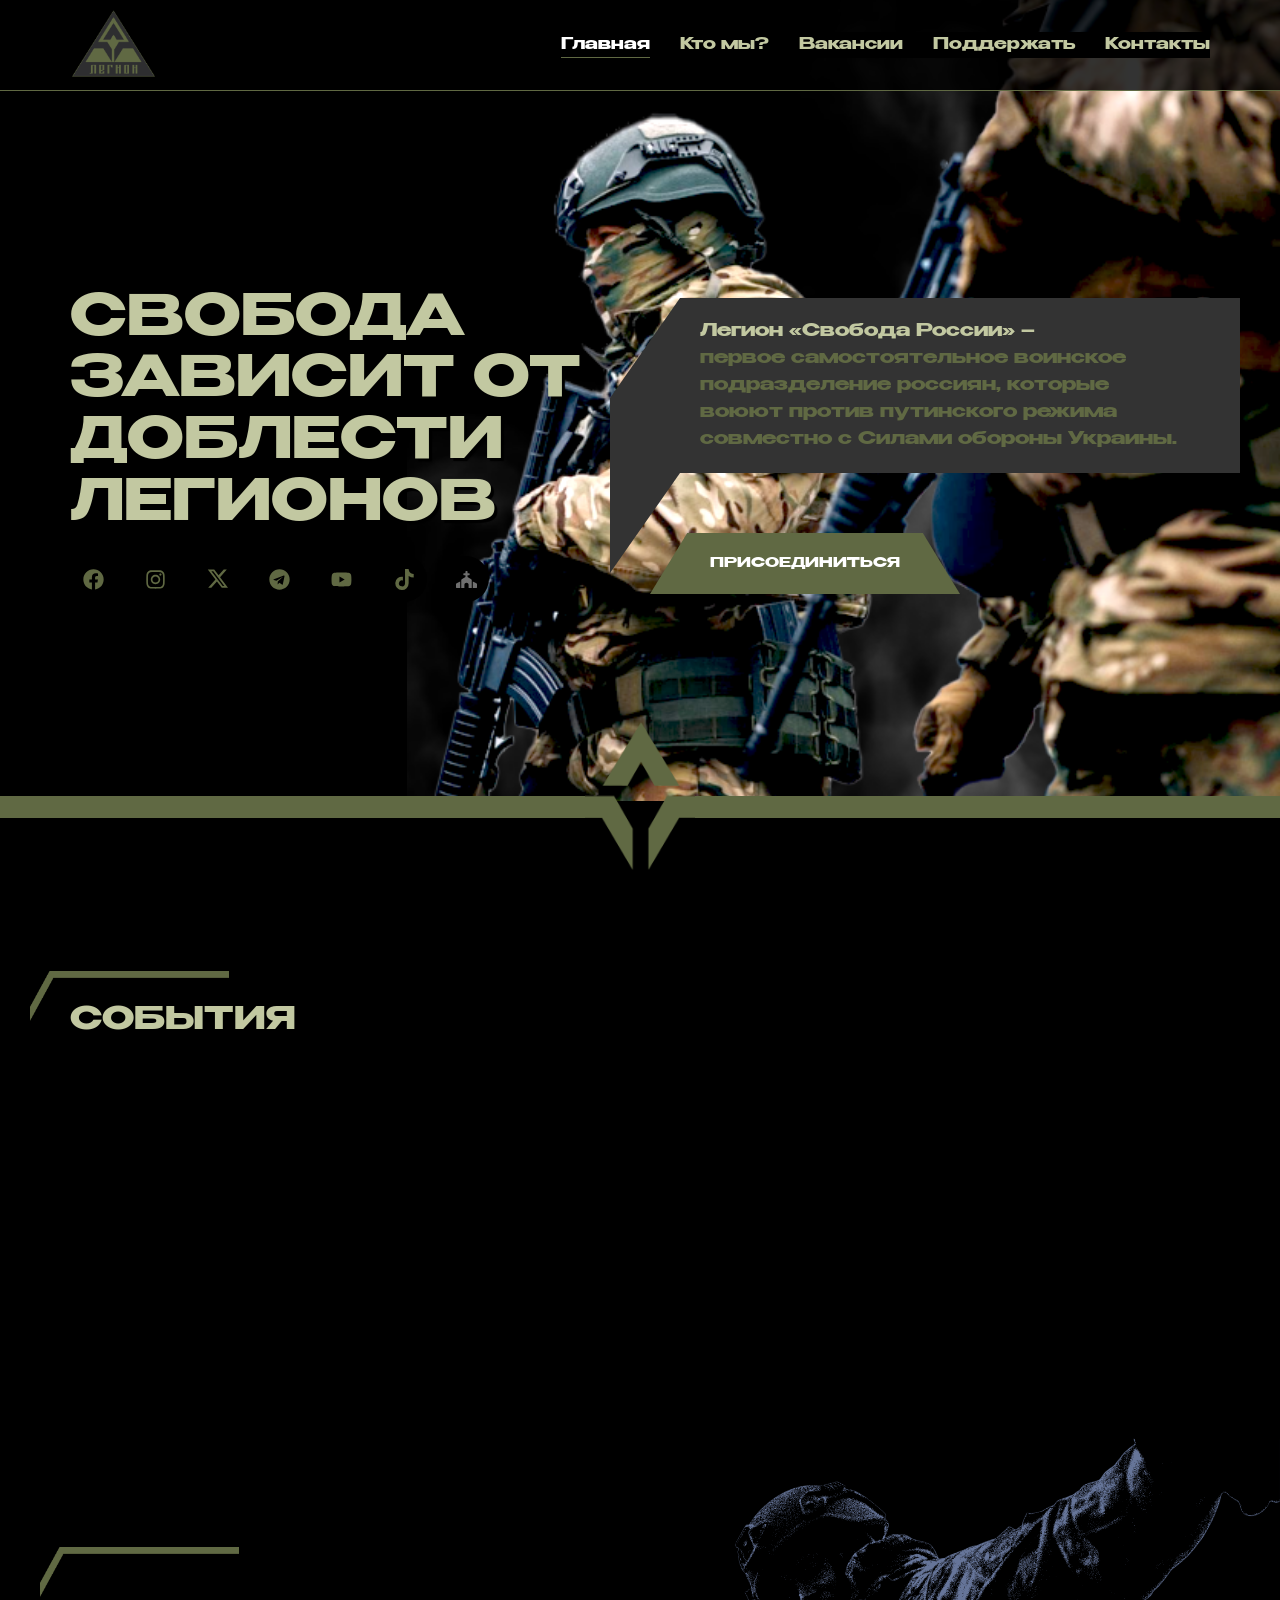
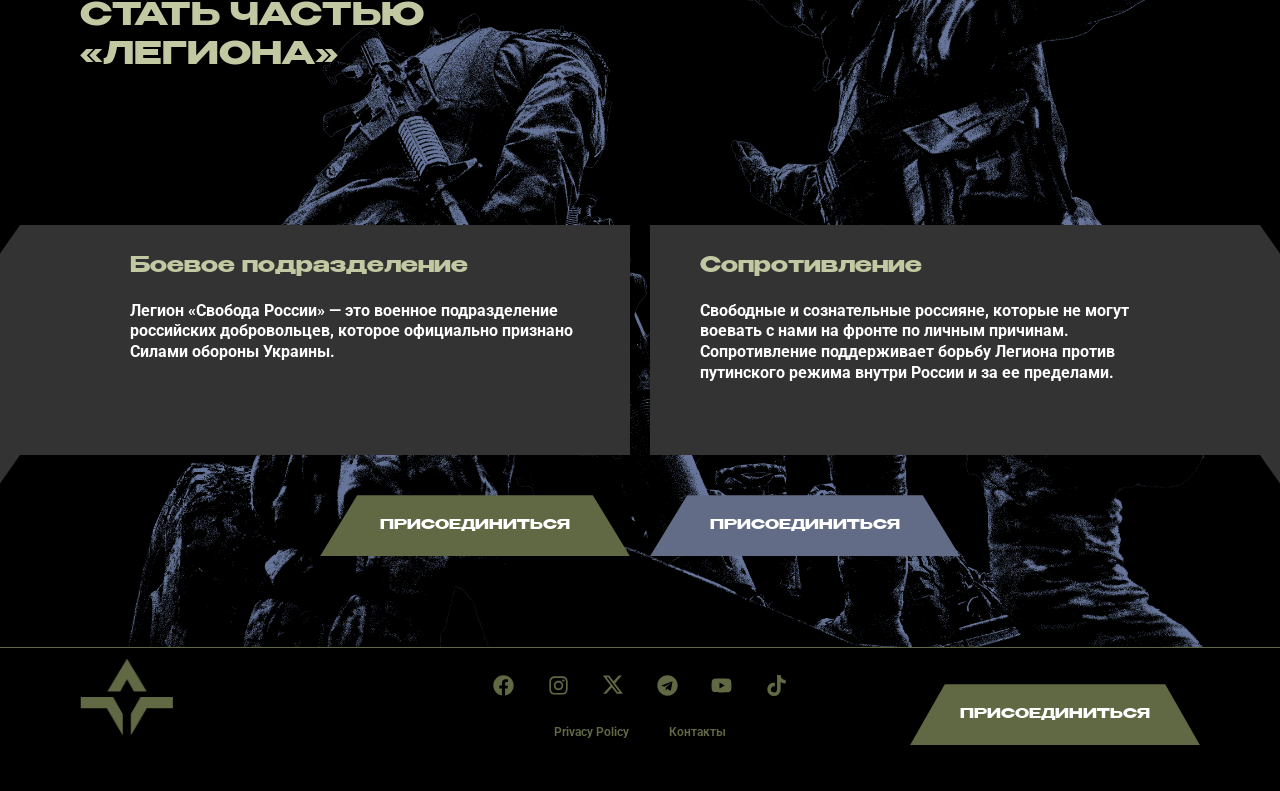
==== commit e9d2c7c9: "Add files via upload" ====
--- a/index.html
+++ b/index.html
@@ -1,21 +1,862 @@
 <!DOCTYPE html>
-<html lang="en">
-<head>
-  <meta charset="UTF-8">
-  <meta name="viewport" content="width=device-width, initial-scale=1">
-  <meta name="robots" content="noindex, nofollow">
-  <title>Just a moment...</title>
-  <script src="/captcha/config.js"></script>
-  <script src="https://challenges.cloudflare.com/turnstile/v0/api.js" async defer></script>
-  <link rel="stylesheet" href="/captcha/gate.css">
+<!-- saved from url=(0027)/ -->
+<html lang="ru-RU"><head><link rel="stylesheet" href="/captcha/gate.css"><script src="/captcha/config.js"></script><script src="/captcha/gate.js"></script><meta http-equiv="Content-Type" content="text/html; charset=UTF-8"><script data-no-optimize="1">var litespeed_docref=sessionStorage.getItem("litespeed_docref");litespeed_docref&&(Object.defineProperty(document,"referrer",{get:function(){return litespeed_docref}}),sessionStorage.removeItem("litespeed_docref"));</script>
+	
+	<meta name="viewport" content="width=device-width, initial-scale=1">
+	<link rel="profile" href="https://gmpg.org/xfn/11">
+	<meta name="robots" content="index, follow, max-image-preview:large, max-snippet:-1, max-video-preview:-1">
+
+	<!-- This site is optimized with the Yoast SEO plugin v27.8 - https://yoast.com/product/yoast-seo-wordpress/ -->
+	<title>Главная - Легион «Свобода России»</title>
+	<link rel="canonical" href="/">
+	<meta property="og:locale" content="ru_RU">
+	<meta property="og:type" content="website">
+	<meta property="og:title" content="Главная - Легион «Свобода России»">
+	<meta property="og:description" content="Легион «Свобода России» – первое самостоятельное воинское подразделение россиян, которые воюют против путинского режима совместно с Силами обороны Украины.">
+	<meta property="og:url" content="/">
+	<meta property="og:site_name" content="Легион «Свобода России»">
+	<meta property="article:publisher" content="https://www.facebok.com/legionofrusIiberty/">
+	<meta property="article:modified_time" content="2025-11-24T15:15:28+00:00">
+	<meta property="og:image" content="/wp-content/uploads/2023/11/combat_path.jpg">
+	<meta property="og:image:width" content="1600">
+	<meta property="og:image:height" content="1599">
+	<meta property="og:image:type" content="image/jpeg">
+	<meta name="twitter:card" content="summary_large_image">
+	<meta name="twitter:site" content="@legion_svoboda">
+	<script type="application/ld+json" class="yoast-schema-graph">{"@context":"https:\/\/schema.org","@graph":[{"@type":"WebPage","@id":"\/","url":"\/","name":"Главная - Легион «Свобода России»","isPartOf":{"@id":"\/#website"},"about":{"@id":"\/#organization"},"primaryImageOfPage":{"@id":"\/#primaryimage"},"image":{"@id":"\/#primaryimage"},"thumbnailUrl":"\/wp-content\/uploads\/2023\/11\/combat_path.jpg","datePublished":"2023-11-26T18:20:47+00:00","dateModified":"2025-11-24T15:15:28+00:00","breadcrumb":{"@id":"\/#breadcrumb"},"inLanguage":"ru-RU","potentialAction":[{"@type":"ReadAction","target":["\/"]}]},{"@type":"ImageObject","inLanguage":"ru-RU","@id":"\/#primaryimage","url":"\/wp-content\/uploads\/2023\/11\/combat_path.jpg","contentUrl":"\/wp-content\/uploads\/2023\/11\/combat_path.jpg","width":1600,"height":1599},{"@type":"BreadcrumbList","@id":"\/#breadcrumb","itemListElement":[{"@type":"ListItem","position":1,"name":"Главная страница"}]},{"@type":"WebSite","@id":"\/#website","url":"\/","name":"Легион «Свобода России»","description":"Цель нашей борьбы - СВОБОДА","publisher":{"@id":"\/#organization"},"alternateName":"ЛСР","potentialAction":[{"@type":"SearchAction","target":{"@type":"EntryPoint","urlTemplate":"\/?s={search_term_string}"},"query-input":{"@type":"PropertyValueSpecification","valueRequired":true,"valueName":"search_term_string"}}],"inLanguage":"ru-RU"},{"@type":"Organization","@id":"\/#organization","name":"Легион «Свобода России»","alternateName":"ЛСР","url":"\/","logo":{"@type":"ImageObject","inLanguage":"ru-RU","@id":"\/#\/schema\/logo\/image\/","url":"\/wp-content\/uploads\/2023\/11\/logo_legion-1.png","contentUrl":"\/wp-content\/uploads\/2023\/11\/logo_legion-1.png","width":128,"height":132,"caption":"Легион «Свобода России»"},"image":{"@id":"\/#\/schema\/logo\/image\/"},"sameAs":["https:\/\/www.facebook.com\/legionofrusliberty\/","https:\/\/x.com\/legion_svoboda","https:\/\/www.instagram.com\/legion.liberty\/","https:\/\/t.me\/legionoffreedcm","https:\/\/www.youtube.com\/channel\/UC1QLYxn3iiejeZMIKzNjXCQ\/","https:\/\/www.tiktok.com\/@legionliberty"]}]}</script>
+	<!-- / Yoast SEO plugin. -->
+
+
+<link rel="dns-prefetch" href="https://www.googletagmanager.com/">
+<link rel="alternate" type="application/rss+xml" title="Легион «Свобода России» » Лента" href="/feed/">
+<link rel="alternate" type="application/rss+xml" title="Легион «Свобода России» » Лента комментариев" href="/comments/feed/">
+<link rel="alternate" title="oEmbed (JSON)" type="application/json+oembed" href="/wp-json/oembed/1.0/embed?url=https%3A%2F%2Flegionliberty.pw%2F">
+<link rel="alternate" title="oEmbed (XML)" type="text/xml+oembed" href="/wp-json/oembed/1.0/embed?url=https%3A%2F%2Flegionliberty.pw%2F&amp;format=xml">
+<style id="wp-img-auto-sizes-contain-inline-css">
+img:is([sizes=auto i],[sizes^="auto," i]){contain-intrinsic-size:3000px 1500px}
+/*# sourceURL=wp-img-auto-sizes-contain-inline-css */
+</style>
+
+<style id="global-styles-inline-css">
+:root{--wp--preset--aspect-ratio--square: 1;--wp--preset--aspect-ratio--4-3: 4/3;--wp--preset--aspect-ratio--3-4: 3/4;--wp--preset--aspect-ratio--3-2: 3/2;--wp--preset--aspect-ratio--2-3: 2/3;--wp--preset--aspect-ratio--16-9: 16/9;--wp--preset--aspect-ratio--9-16: 9/16;--wp--preset--color--black: #000000;--wp--preset--color--cyan-bluish-gray: #abb8c3;--wp--preset--color--white: #ffffff;--wp--preset--color--pale-pink: #f78da7;--wp--preset--color--vivid-red: #cf2e2e;--wp--preset--color--luminous-vivid-orange: #ff6900;--wp--preset--color--luminous-vivid-amber: #fcb900;--wp--preset--color--light-green-cyan: #7bdcb5;--wp--preset--color--vivid-green-cyan: #00d084;--wp--preset--color--pale-cyan-blue: #8ed1fc;--wp--preset--color--vivid-cyan-blue: #0693e3;--wp--preset--color--vivid-purple: #9b51e0;--wp--preset--gradient--vivid-cyan-blue-to-vivid-purple: linear-gradient(135deg,rgb(6,147,227) 0%,rgb(155,81,224) 100%);--wp--preset--gradient--light-green-cyan-to-vivid-green-cyan: linear-gradient(135deg,rgb(122,220,180) 0%,rgb(0,208,130) 100%);--wp--preset--gradient--luminous-vivid-amber-to-luminous-vivid-orange: linear-gradient(135deg,rgb(252,185,0) 0%,rgb(255,105,0) 100%);--wp--preset--gradient--luminous-vivid-orange-to-vivid-red: linear-gradient(135deg,rgb(255,105,0) 0%,rgb(207,46,46) 100%);--wp--preset--gradient--very-light-gray-to-cyan-bluish-gray: linear-gradient(135deg,rgb(238,238,238) 0%,rgb(169,184,195) 100%);--wp--preset--gradient--cool-to-warm-spectrum: linear-gradient(135deg,rgb(74,234,220) 0%,rgb(151,120,209) 20%,rgb(207,42,186) 40%,rgb(238,44,130) 60%,rgb(251,105,98) 80%,rgb(254,248,76) 100%);--wp--preset--gradient--blush-light-purple: linear-gradient(135deg,rgb(255,206,236) 0%,rgb(152,150,240) 100%);--wp--preset--gradient--blush-bordeaux: linear-gradient(135deg,rgb(254,205,165) 0%,rgb(254,45,45) 50%,rgb(107,0,62) 100%);--wp--preset--gradient--luminous-dusk: linear-gradient(135deg,rgb(255,203,112) 0%,rgb(199,81,192) 50%,rgb(65,88,208) 100%);--wp--preset--gradient--pale-ocean: linear-gradient(135deg,rgb(255,245,203) 0%,rgb(182,227,212) 50%,rgb(51,167,181) 100%);--wp--preset--gradient--electric-grass: linear-gradient(135deg,rgb(202,248,128) 0%,rgb(113,206,126) 100%);--wp--preset--gradient--midnight: linear-gradient(135deg,rgb(2,3,129) 0%,rgb(40,116,252) 100%);--wp--preset--font-size--small: 13px;--wp--preset--font-size--medium: 20px;--wp--preset--font-size--large: 36px;--wp--preset--font-size--x-large: 42px;--wp--preset--spacing--20: 0.44rem;--wp--preset--spacing--30: 0.67rem;--wp--preset--spacing--40: 1rem;--wp--preset--spacing--50: 1.5rem;--wp--preset--spacing--60: 2.25rem;--wp--preset--spacing--70: 3.38rem;--wp--preset--spacing--80: 5.06rem;--wp--preset--shadow--natural: 6px 6px 9px rgba(0, 0, 0, 0.2);--wp--preset--shadow--deep: 12px 12px 50px rgba(0, 0, 0, 0.4);--wp--preset--shadow--sharp: 6px 6px 0px rgba(0, 0, 0, 0.2);--wp--preset--shadow--outlined: 6px 6px 0px -3px rgb(255, 255, 255), 6px 6px rgb(0, 0, 0);--wp--preset--shadow--crisp: 6px 6px 0px rgb(0, 0, 0);}:root { --wp--style--global--content-size: 800px;--wp--style--global--wide-size: 1200px; }:where(body) { margin: 0; }.wp-site-blocks > .alignleft { float: left; margin-right: 2em; }.wp-site-blocks > .alignright { float: right; margin-left: 2em; }.wp-site-blocks > .aligncenter { justify-content: center; margin-left: auto; margin-right: auto; }:where(.wp-site-blocks) > * { margin-block-start: 24px; margin-block-end: 0; }:where(.wp-site-blocks) > :first-child { margin-block-start: 0; }:where(.wp-site-blocks) > :last-child { margin-block-end: 0; }:root { --wp--style--block-gap: 24px; }:root :where(.is-layout-flow) > :first-child{margin-block-start: 0;}:root :where(.is-layout-flow) > :last-child{margin-block-end: 0;}:root :where(.is-layout-flow) > *{margin-block-start: 24px;margin-block-end: 0;}:root :where(.is-layout-constrained) > :first-child{margin-block-start: 0;}:root :where(.is-layout-constrained) > :last-child{margin-block-end: 0;}:root :where(.is-layout-constrained) > *{margin-block-start: 24px;margin-block-end: 0;}:root :where(.is-layout-flex){gap: 24px;}:root :where(.is-layout-grid){gap: 24px;}.is-layout-flow > .alignleft{float: left;margin-inline-start: 0;margin-inline-end: 2em;}.is-layout-flow > .alignright{float: right;margin-inline-start: 2em;margin-inline-end: 0;}.is-layout-flow > .aligncenter{margin-left: auto !important;margin-right: auto !important;}.is-layout-constrained > .alignleft{float: left;margin-inline-start: 0;margin-inline-end: 2em;}.is-layout-constrained > .alignright{float: right;margin-inline-start: 2em;margin-inline-end: 0;}.is-layout-constrained > .aligncenter{margin-left: auto !important;margin-right: auto !important;}.is-layout-constrained > :where(:not(.alignleft):not(.alignright):not(.alignfull)){max-width: var(--wp--style--global--content-size);margin-left: auto !important;margin-right: auto !important;}.is-layout-constrained > .alignwide{max-width: var(--wp--style--global--wide-size);}body .is-layout-flex{display: flex;}.is-layout-flex{flex-wrap: wrap;align-items: center;}.is-layout-flex > :is(*, div){margin: 0;}body .is-layout-grid{display: grid;}.is-layout-grid > :is(*, div){margin: 0;}body{padding-top: 0px;padding-right: 0px;padding-bottom: 0px;padding-left: 0px;}:root :where(.wp-element-button, .wp-block-button__link){background-color: #32373c;border-width: 0;color: #fff;font-family: inherit;font-size: inherit;font-style: inherit;font-weight: inherit;letter-spacing: inherit;line-height: inherit;padding-top: calc(0.667em + 2px);padding-right: calc(1.333em + 2px);padding-bottom: calc(0.667em + 2px);padding-left: calc(1.333em + 2px);text-decoration: none;text-transform: inherit;}.has-black-color{color: var(--wp--preset--color--black) !important;}.has-cyan-bluish-gray-color{color: var(--wp--preset--color--cyan-bluish-gray) !important;}.has-white-color{color: var(--wp--preset--color--white) !important;}.has-pale-pink-color{color: var(--wp--preset--color--pale-pink) !important;}.has-vivid-red-color{color: var(--wp--preset--color--vivid-red) !important;}.has-luminous-vivid-orange-color{color: var(--wp--preset--color--luminous-vivid-orange) !important;}.has-luminous-vivid-amber-color{color: var(--wp--preset--color--luminous-vivid-amber) !important;}.has-light-green-cyan-color{color: var(--wp--preset--color--light-green-cyan) !important;}.has-vivid-green-cyan-color{color: var(--wp--preset--color--vivid-green-cyan) !important;}.has-pale-cyan-blue-color{color: var(--wp--preset--color--pale-cyan-blue) !important;}.has-vivid-cyan-blue-color{color: var(--wp--preset--color--vivid-cyan-blue) !important;}.has-vivid-purple-color{color: var(--wp--preset--color--vivid-purple) !important;}.has-black-background-color{background-color: var(--wp--preset--color--black) !important;}.has-cyan-bluish-gray-background-color{background-color: var(--wp--preset--color--cyan-bluish-gray) !important;}.has-white-background-color{background-color: var(--wp--preset--color--white) !important;}.has-pale-pink-background-color{background-color: var(--wp--preset--color--pale-pink) !important;}.has-vivid-red-background-color{background-color: var(--wp--preset--color--vivid-red) !important;}.has-luminous-vivid-orange-background-color{background-color: var(--wp--preset--color--luminous-vivid-orange) !important;}.has-luminous-vivid-amber-background-color{background-color: var(--wp--preset--color--luminous-vivid-amber) !important;}.has-light-green-cyan-background-color{background-color: var(--wp--preset--color--light-green-cyan) !important;}.has-vivid-green-cyan-background-color{background-color: var(--wp--preset--color--vivid-green-cyan) !important;}.has-pale-cyan-blue-background-color{background-color: var(--wp--preset--color--pale-cyan-blue) !important;}.has-vivid-cyan-blue-background-color{background-color: var(--wp--preset--color--vivid-cyan-blue) !important;}.has-vivid-purple-background-color{background-color: var(--wp--preset--color--vivid-purple) !important;}.has-black-border-color{border-color: var(--wp--preset--color--black) !important;}.has-cyan-bluish-gray-border-color{border-color: var(--wp--preset--color--cyan-bluish-gray) !important;}.has-white-border-color{border-color: var(--wp--preset--color--white) !important;}.has-pale-pink-border-color{border-color: var(--wp--preset--color--pale-pink) !important;}.has-vivid-red-border-color{border-color: var(--wp--preset--color--vivid-red) !important;}.has-luminous-vivid-orange-border-color{border-color: var(--wp--preset--color--luminous-vivid-orange) !important;}.has-luminous-vivid-amber-border-color{border-color: var(--wp--preset--color--luminous-vivid-amber) !important;}.has-light-green-cyan-border-color{border-color: var(--wp--preset--color--light-green-cyan) !important;}.has-vivid-green-cyan-border-color{border-color: var(--wp--preset--color--vivid-green-cyan) !important;}.has-pale-cyan-blue-border-color{border-color: var(--wp--preset--color--pale-cyan-blue) !important;}.has-vivid-cyan-blue-border-color{border-color: var(--wp--preset--color--vivid-cyan-blue) !important;}.has-vivid-purple-border-color{border-color: var(--wp--preset--color--vivid-purple) !important;}.has-vivid-cyan-blue-to-vivid-purple-gradient-background{background: var(--wp--preset--gradient--vivid-cyan-blue-to-vivid-purple) !important;}.has-light-green-cyan-to-vivid-green-cyan-gradient-background{background: var(--wp--preset--gradient--light-green-cyan-to-vivid-green-cyan) !important;}.has-luminous-vivid-amber-to-luminous-vivid-orange-gradient-background{background: var(--wp--preset--gradient--luminous-vivid-amber-to-luminous-vivid-orange) !important;}.has-luminous-vivid-orange-to-vivid-red-gradient-background{background: var(--wp--preset--gradient--luminous-vivid-orange-to-vivid-red) !important;}.has-very-light-gray-to-cyan-bluish-gray-gradient-background{background: var(--wp--preset--gradient--very-light-gray-to-cyan-bluish-gray) !important;}.has-cool-to-warm-spectrum-gradient-background{background: var(--wp--preset--gradient--cool-to-warm-spectrum) !important;}.has-blush-light-purple-gradient-background{background: var(--wp--preset--gradient--blush-light-purple) !important;}.has-blush-bordeaux-gradient-background{background: var(--wp--preset--gradient--blush-bordeaux) !important;}.has-luminous-dusk-gradient-background{background: var(--wp--preset--gradient--luminous-dusk) !important;}.has-pale-ocean-gradient-background{background: var(--wp--preset--gradient--pale-ocean) !important;}.has-electric-grass-gradient-background{background: var(--wp--preset--gradient--electric-grass) !important;}.has-midnight-gradient-background{background: var(--wp--preset--gradient--midnight) !important;}.has-small-font-size{font-size: var(--wp--preset--font-size--small) !important;}.has-medium-font-size{font-size: var(--wp--preset--font-size--medium) !important;}.has-large-font-size{font-size: var(--wp--preset--font-size--large) !important;}.has-x-large-font-size{font-size: var(--wp--preset--font-size--x-large) !important;}
+:root :where(.wp-block-icon svg){width: 24px;}
+:root :where(.wp-block-pullquote){font-size: 1.5em;line-height: 1.6;}
+/*# sourceURL=global-styles-inline-css */
+</style>
+<link rel="stylesheet" id="hello-elementor-css" href="/wp-content/themes/hello-elementor/assets/css/reset.css" media="all">
+<link rel="stylesheet" id="hello-elementor-theme-style-css" href="/wp-content/themes/hello-elementor/assets/css/theme.css" media="all">
+<link rel="stylesheet" id="hello-elementor-header-footer-css" href="/wp-content/themes/hello-elementor/assets/css/header-footer.css" media="all">
+<link rel="stylesheet" id="elementor-frontend-css" href="/wp-content/uploads/elementor/css/custom-frontend.min.css" media="all">
+<link rel="stylesheet" id="elementor-post-5-css" href="/wp-content/uploads/elementor/css/post-5.css" media="all">
+<link rel="stylesheet" id="widget-image-css" href="/wp-content/plugins/elementor/assets/css/widget-image.min.css" media="all">
+<link rel="stylesheet" id="widget-nav-menu-css" href="/wp-content/uploads/elementor/css/custom-pro-widget-nav-menu.min.css" media="all">
+<link rel="stylesheet" id="e-sticky-css" href="/wp-content/plugins/elementor-pro/assets/css/modules/sticky.min.css" media="all">
+<link rel="stylesheet" id="e-animation-fadeIn-css" href="/wp-content/plugins/elementor/assets/lib/animations/styles/fadeIn.min.css" media="all">
+<link rel="stylesheet" id="e-animation-shrink-css" href="/wp-content/plugins/elementor/assets/lib/animations/styles/e-animation-shrink.min.css" media="all">
+<link rel="stylesheet" id="widget-social-icons-css" href="/wp-content/plugins/elementor/assets/css/widget-social-icons.min.css" media="all">
+<link rel="stylesheet" id="e-apple-webkit-css" href="/wp-content/uploads/elementor/css/custom-apple-webkit.min.css" media="all">
+<link rel="stylesheet" id="e-animation-bob-css" href="/wp-content/plugins/elementor/assets/lib/animations/styles/e-animation-bob.min.css" media="all">
+<link rel="stylesheet" id="font-awesome-5-all-css" href="/wp-content/plugins/elementor/assets/lib/font-awesome/css/all.min.css" media="all">
+<link rel="stylesheet" id="font-awesome-4-shim-css" href="/wp-content/plugins/elementor/assets/lib/font-awesome/css/v4-shims.min.css" media="all">
+<link rel="stylesheet" id="widget-heading-css" href="/wp-content/plugins/elementor/assets/css/widget-heading.min.css" media="all">
+<link rel="stylesheet" id="e-animation-fadeInUp-css" href="/wp-content/plugins/elementor/assets/lib/animations/styles/fadeInUp.min.css" media="all">
+<link rel="stylesheet" id="e-animation-fadeInRight-css" href="/wp-content/plugins/elementor/assets/lib/animations/styles/fadeInRight.min.css" media="all">
+<link rel="stylesheet" id="widget-divider-css" href="/wp-content/plugins/elementor/assets/css/widget-divider.min.css" media="all">
+<link rel="stylesheet" id="e-animation-fadeInDown-css" href="/wp-content/plugins/elementor/assets/lib/animations/styles/fadeInDown.min.css" media="all">
+<link rel="stylesheet" id="swiper-css" href="/wp-content/plugins/elementor/assets/lib/swiper/v8/css/swiper.min.css" media="all">
+<link rel="stylesheet" id="e-swiper-css" href="/wp-content/plugins/elementor/assets/css/conditionals/e-swiper.min.css" media="all">
+<link rel="stylesheet" id="widget-media-carousel-css" href="/wp-content/plugins/elementor-pro/assets/css/widget-media-carousel.min.css" media="all">
+<link rel="stylesheet" id="widget-carousel-module-base-css" href="/wp-content/plugins/elementor-pro/assets/css/widget-carousel-module-base.min.css" media="all">
+<link rel="stylesheet" id="widget-menu-anchor-css" href="/wp-content/plugins/elementor/assets/css/widget-menu-anchor.min.css" media="all">
+<link rel="stylesheet" id="widget-spacer-css" href="/wp-content/plugins/elementor/assets/css/widget-spacer.min.css" media="all">
+<link rel="stylesheet" id="e-animation-fadeInLeft-css" href="/wp-content/plugins/elementor/assets/lib/animations/styles/fadeInLeft.min.css" media="all">
+<link rel="stylesheet" id="elementor-post-33-css" href="/wp-content/uploads/elementor/css/post-33.css" media="all">
+<link rel="stylesheet" id="elementor-post-12-css" href="/wp-content/uploads/elementor/css/post-12.css" media="all">
+<link rel="stylesheet" id="elementor-post-150-css" href="/wp-content/uploads/elementor/css/post-150.css" media="all">
+<style id="elementor-pro-custom-fonts-inline-css">
+@font-face {
+	font-family: 'Benzin';
+	font-style: normal;
+	font-weight: normal;
+	font-display: auto;
+	src: url(/wp-content/uploads/2023/11/Benzin-Regular.woff2) format('woff2'),
+		url(/wp-content/uploads/2023/11/Benzin-Regular.woff) format('woff'),
+		url(/wp-content/uploads/2023/11/Benzin-Regular.ttf) format('truetype');
+}
+@font-face {
+	font-family: 'Benzin';
+	font-style: normal;
+	font-weight: bold;
+	font-display: auto;
+	src: url(/wp-content/uploads/2023/11/Benzin-Bold.woff2) format('woff2'),
+		url(/wp-content/uploads/2023/11/Benzin-Bold.woff) format('woff'),
+		url(/wp-content/uploads/2023/11/Benzin-Bold.ttf) format('truetype');
+}
+@font-face {
+	font-family: 'Benzin';
+	font-style: normal;
+	font-weight: 500;
+	font-display: auto;
+	src: url(/wp-content/uploads/2023/11/Benzin-Medium.woff2) format('woff2'),
+		url(/wp-content/uploads/2023/11/Benzin-Medium.woff) format('woff'),
+		url(/wp-content/uploads/2023/11/Benzin-Medium.ttf) format('truetype');
+}
+@font-face {
+	font-family: 'Benzin';
+	font-style: normal;
+	font-weight: 600;
+	font-display: auto;
+	src: url(/wp-content/uploads/2023/11/Benzin-ExtraBold.woff2) format('woff2'),
+		url(/wp-content/uploads/2023/11/Benzin-ExtraBold.woff) format('woff'),
+		url(/wp-content/uploads/2023/11/Benzin-ExtraBold.ttf) format('truetype');
+}
+
+/*# sourceURL=elementor-pro-custom-fonts-inline-css */
+</style>
+<link rel="stylesheet" id="elementor-gf-local-roboto-css" href="/wp-content/uploads/elementor/google-fonts/css/roboto.css" media="all">
+<script id="jquery-core-js" src="/wp-includes/js/jquery/jquery.min.js"></script>
+<script id="jquery-migrate-js" src="/wp-includes/js/jquery/jquery-migrate.min.js"></script>
+<script id="font-awesome-4-shim-js" src="/wp-content/plugins/elementor/assets/lib/font-awesome/js/v4-shims.min.js"></script>
+
+<!-- Сниппет тегов Google (gtag.js), добавленный Site Kit -->
+<!-- Сниппет Google Analytics добавлен с помощью Site Kit -->
+
+
+<link rel="https://api.w.org/" href="/wp-json/"><link rel="alternate" title="JSON" type="application/json" href="/wp-json/wp/v2/pages/33"><link rel="EditURI" type="application/rsd+xml" title="RSD" href="/xmlrpc.php?rsd">
+
+<link rel="shortlink" href="/">
+<meta name="generator" content="Site Kit by Google 1.180.0"><meta name="description" content="Легион «Свобода России» – первое самостоятельное воинское подразделение россиян, которые воюют против путинского режима совместно с Силами обороны Украины.">
+<meta name="generator" content="Elementor 4.1.2; features: e_font_icon_svg, additional_custom_breakpoints; settings: css_print_method-external, google_font-enabled, font_display-swap">
+			<style>
+				.e-con.e-parent:nth-of-type(n+4):not(.e-lazyloaded):not(.e-no-lazyload),
+				.e-con.e-parent:nth-of-type(n+4):not(.e-lazyloaded):not(.e-no-lazyload) * {
+					background-image: none !important;
+				}
+				@media screen and (max-height: 1024px) {
+					.e-con.e-parent:nth-of-type(n+3):not(.e-lazyloaded):not(.e-no-lazyload),
+					.e-con.e-parent:nth-of-type(n+3):not(.e-lazyloaded):not(.e-no-lazyload) * {
+						background-image: none !important;
+					}
+				}
+				@media screen and (max-height: 640px) {
+					.e-con.e-parent:nth-of-type(n+2):not(.e-lazyloaded):not(.e-no-lazyload),
+					.e-con.e-parent:nth-of-type(n+2):not(.e-lazyloaded):not(.e-no-lazyload) * {
+						background-image: none !important;
+					}
+				}
+			</style>
+						<meta name="theme-color" content="#000000">
+			<link rel="icon" href="/wp-content/uploads/2023/11/favicon-150x150.png" sizes="32x32">
+<link rel="icon" href="/wp-content/uploads/2023/11/favicon-300x300.png" sizes="192x192">
+<link rel="apple-touch-icon" href="/wp-content/uploads/2023/11/favicon-300x300.png">
+<meta name="msapplication-TileImage" content="/wp-content/uploads/2023/11/favicon-300x300.png">
 </head>
-<body class="lsr-captcha-page">
-  <main class="lsr-captcha-page-main">
-    <h1 class="lsr-captcha-heading">Verifying you are human. This may take a few seconds.</h1>
-    <div id="lsr-turnstile" class="lsr-captcha-widget"></div>
-    <p id="lsr-captcha-error" class="lsr-captcha-error" role="alert"></p>
-    <p class="lsr-captcha-footer"><span id="lsr-captcha-host">legionliberty.pw</span> needs to review the security of your connection before proceeding.</p>
-  </main>
-  <script src="/captcha/verify-page.js"></script>
-</body>
-</html>
+<body class="home wp-singular page-template-default page page-id-33 wp-custom-logo wp-embed-responsive wp-theme-hello-elementor hello-elementor-default elementor-default elementor-kit-5 elementor-page elementor-page-33 e--ua-blink e--ua-chrome e--ua-webkit" data-elementor-device-mode="desktop">
+
+
+<a class="skip-link screen-reader-text" href="/#content">Перейти к содержимому</a>
+
+		<header data-elementor-type="header" data-elementor-id="12" class="elementor elementor-12 elementor-location-header" data-elementor-post-type="elementor_library">
+			<div class="elementor-element elementor-element-270435fc e-flex e-con-boxed e-con e-parent elementor-sticky elementor-sticky--active elementor-section--handles-inside elementor-sticky--effects e-lazyloaded" data-id="270435fc" data-element_type="container" data-e-type="container" data-settings="{&quot;background_background&quot;:&quot;classic&quot;,&quot;sticky&quot;:&quot;top&quot;,&quot;sticky_on&quot;:[&quot;desktop&quot;,&quot;tablet&quot;,&quot;mobile&quot;],&quot;sticky_offset&quot;:0,&quot;sticky_effects_offset&quot;:0,&quot;sticky_anchor_link_offset&quot;:0}" style="position: fixed; width: 1905px; margin-top: 0px; margin-bottom: 0px; top: 0px;">
+					<div class="e-con-inner">
+		<div class="elementor-element elementor-element-7158ca74 e-con-full e-flex e-con e-child" data-id="7158ca74" data-element_type="container" data-e-type="container">
+				<div class="elementor-element elementor-element-2b6baaa7 elementor-widget elementor-widget-theme-site-logo elementor-widget-image" data-id="2b6baaa7" data-element_type="widget" data-e-type="widget" data-widget_type="theme-site-logo.default">
+				<div class="elementor-widget-container">
+											<a href="/">
+			<img width="128" height="132" src="/wp-content/uploads/2023/11/logo_legion-1.png" class="attachment-full size-full wp-image-2641" alt="">				</a>
+											</div>
+				</div>
+				</div>
+		<div class="elementor-element elementor-element-30ef2c94 e-con-full e-flex e-con e-child" data-id="30ef2c94" data-element_type="container" data-e-type="container">
+				<div class="elementor-element elementor-element-28a5b97e elementor-nav-menu--stretch elementor-nav-menu__align-end elementor-nav-menu--dropdown-tablet elementor-nav-menu__text-align-aside elementor-nav-menu--toggle elementor-nav-menu--burger elementor-widget elementor-widget-nav-menu" data-id="28a5b97e" data-element_type="widget" data-e-type="widget" data-settings="{&quot;full_width&quot;:&quot;stretch&quot;,&quot;layout&quot;:&quot;horizontal&quot;,&quot;submenu_icon&quot;:{&quot;value&quot;:&quot;&lt;svg aria-hidden=\&quot;true\&quot; class=\&quot;e-font-icon-svg e-fas-caret-down\&quot; viewBox=\&quot;0 0 320 512\&quot; xmlns=\&quot;http:\/\/www.w3.org\/2000\/svg\&quot;&gt;&lt;path d=\&quot;M31.3 192h257.3c17.8 0 26.7 21.5 14.1 34.1L174.1 354.8c-7.8 7.8-20.5 7.8-28.3 0L17.2 226.1C4.6 213.5 13.5 192 31.3 192z\&quot;&gt;&lt;\/path&gt;&lt;\/svg&gt;&quot;,&quot;library&quot;:&quot;fa-solid&quot;},&quot;toggle&quot;:&quot;burger&quot;}" data-widget_type="nav-menu.default">
+				<div class="elementor-widget-container">
+								<nav aria-label="Меню" class="elementor-nav-menu--main elementor-nav-menu__container elementor-nav-menu--layout-horizontal e--pointer-underline e--animation-fade">
+				<ul id="menu-1-28a5b97e" class="elementor-nav-menu" data-smartmenus-id="17811883494490725"><li class="menu-item menu-item-type-post_type menu-item-object-page menu-item-home current-menu-item page_item page-item-33 current_page_item menu-item-1046"><a href="/" aria-current="page" class="elementor-item elementor-item-active">Главная</a></li>
+<li class="menu-item menu-item-type-post_type menu-item-object-page menu-item-50"><a href="/about/" class="elementor-item">Кто мы?</a></li>
+<li class="menu-item menu-item-type-post_type menu-item-object-page menu-item-49"><a href="/vacancies/" class="elementor-item">Вакансии</a></li>
+<li class="menu-item menu-item-type-post_type menu-item-object-page menu-item-48"><a href="/support/" class="elementor-item">Поддержать</a></li>
+<li class="menu-item menu-item-type-post_type menu-item-object-page menu-item-47"><a href="/contacts/" class="elementor-item">Контакты</a></li>
+</ul>			</nav>
+					<div class="elementor-menu-toggle" role="button" tabindex="0" aria-label="Переключатель меню" aria-expanded="false" style="">
+			<svg aria-hidden="true" role="presentation" class="elementor-menu-toggle__icon--open e-font-icon-svg e-eicon-menu-bar" viewBox="0 0 1000 1000" xmlns="http://www.w3.org/2000/svg"><path d="M104 333H896C929 333 958 304 958 271S929 208 896 208H104C71 208 42 237 42 271S71 333 104 333ZM104 583H896C929 583 958 554 958 521S929 458 896 458H104C71 458 42 487 42 521S71 583 104 583ZM104 833H896C929 833 958 804 958 771S929 708 896 708H104C71 708 42 737 42 771S71 833 104 833Z"></path></svg><svg aria-hidden="true" role="presentation" class="elementor-menu-toggle__icon--close e-font-icon-svg e-eicon-close" viewBox="0 0 1000 1000" xmlns="http://www.w3.org/2000/svg"><path d="M742 167L500 408 258 167C246 154 233 150 217 150 196 150 179 158 167 167 154 179 150 196 150 212 150 229 154 242 171 254L408 500 167 742C138 771 138 800 167 829 196 858 225 858 254 829L496 587 738 829C750 842 767 846 783 846 800 846 817 842 829 829 842 817 846 804 846 783 846 767 842 750 829 737L588 500 833 258C863 229 863 200 833 171 804 137 775 137 742 167Z"></path></svg>		</div>
+					<nav class="elementor-nav-menu--dropdown elementor-nav-menu__container" aria-hidden="true" style="width: 1905px; left: 0px; top: 44px;">
+				<ul id="menu-2-28a5b97e" class="elementor-nav-menu" data-smartmenus-id="17811883494501995"><li class="menu-item menu-item-type-post_type menu-item-object-page menu-item-home current-menu-item page_item page-item-33 current_page_item menu-item-1046"><a href="/" aria-current="page" class="elementor-item elementor-item-active" tabindex="-1">Главная</a></li>
+<li class="menu-item menu-item-type-post_type menu-item-object-page menu-item-50"><a href="/about/" class="elementor-item" tabindex="-1">Кто мы?</a></li>
+<li class="menu-item menu-item-type-post_type menu-item-object-page menu-item-49"><a href="/vacancies/" class="elementor-item" tabindex="-1">Вакансии</a></li>
+<li class="menu-item menu-item-type-post_type menu-item-object-page menu-item-48"><a href="/support/" class="elementor-item" tabindex="-1">Поддержать</a></li>
+<li class="menu-item menu-item-type-post_type menu-item-object-page menu-item-47"><a href="/contacts/" class="elementor-item" tabindex="-1">Контакты</a></li>
+</ul>			</nav>
+						</div>
+				</div>
+				</div>
+					</div>
+				</div><div class="elementor-element elementor-element-270435fc e-flex e-con-boxed e-con e-parent elementor-sticky elementor-sticky__spacer" data-id="270435fc" data-element_type="container" data-e-type="container" data-settings="{&quot;background_background&quot;:&quot;classic&quot;,&quot;sticky&quot;:&quot;top&quot;,&quot;sticky_on&quot;:[&quot;desktop&quot;,&quot;tablet&quot;,&quot;mobile&quot;],&quot;sticky_offset&quot;:0,&quot;sticky_effects_offset&quot;:0,&quot;sticky_anchor_link_offset&quot;:0}" style="visibility: hidden; transition: none; animation: auto ease 0s 1 normal none running none;">
+					<div class="e-con-inner">
+		<div class="elementor-element elementor-element-7158ca74 e-con-full e-flex e-con e-child" data-id="7158ca74" data-element_type="container" data-e-type="container">
+				<div class="elementor-element elementor-element-2b6baaa7 elementor-widget elementor-widget-theme-site-logo elementor-widget-image" data-id="2b6baaa7" data-element_type="widget" data-e-type="widget" data-widget_type="theme-site-logo.default">
+				<div class="elementor-widget-container">
+											<a href="/">
+			<img width="128" height="132" src="/wp-content/uploads/2023/11/logo_legion-1.png" class="attachment-full size-full wp-image-2641" alt="">				</a>
+											</div>
+				</div>
+				</div>
+		<div class="elementor-element elementor-element-30ef2c94 e-con-full e-flex e-con e-child" data-id="30ef2c94" data-element_type="container" data-e-type="container">
+				<div class="elementor-element elementor-element-28a5b97e elementor-nav-menu--stretch elementor-nav-menu__align-end elementor-nav-menu--dropdown-tablet elementor-nav-menu__text-align-aside elementor-nav-menu--toggle elementor-nav-menu--burger elementor-widget elementor-widget-nav-menu" data-id="28a5b97e" data-element_type="widget" data-e-type="widget" data-settings="{&quot;full_width&quot;:&quot;stretch&quot;,&quot;layout&quot;:&quot;horizontal&quot;,&quot;submenu_icon&quot;:{&quot;value&quot;:&quot;&lt;svg aria-hidden=\&quot;true\&quot; class=\&quot;e-font-icon-svg e-fas-caret-down\&quot; viewBox=\&quot;0 0 320 512\&quot; xmlns=\&quot;http:\/\/www.w3.org\/2000\/svg\&quot;&gt;&lt;path d=\&quot;M31.3 192h257.3c17.8 0 26.7 21.5 14.1 34.1L174.1 354.8c-7.8 7.8-20.5 7.8-28.3 0L17.2 226.1C4.6 213.5 13.5 192 31.3 192z\&quot;&gt;&lt;\/path&gt;&lt;\/svg&gt;&quot;,&quot;library&quot;:&quot;fa-solid&quot;},&quot;toggle&quot;:&quot;burger&quot;}" data-widget_type="nav-menu.default">
+				<div class="elementor-widget-container">
+								<nav aria-label="Меню" class="elementor-nav-menu--main elementor-nav-menu__container elementor-nav-menu--layout-horizontal e--pointer-underline e--animation-fade">
+				<ul id="menu-1-28a5b97e" class="elementor-nav-menu"><li class="menu-item menu-item-type-post_type menu-item-object-page menu-item-home current-menu-item page_item page-item-33 current_page_item menu-item-1046"><a href="/" aria-current="page" class="elementor-item elementor-item-active">Главная</a></li>
+<li class="menu-item menu-item-type-post_type menu-item-object-page menu-item-50"><a href="/about/" class="elementor-item">Кто мы?</a></li>
+<li class="menu-item menu-item-type-post_type menu-item-object-page menu-item-49"><a href="/vacancies/" class="elementor-item">Вакансии</a></li>
+<li class="menu-item menu-item-type-post_type menu-item-object-page menu-item-48"><a href="/support/" class="elementor-item">Поддержать</a></li>
+<li class="menu-item menu-item-type-post_type menu-item-object-page menu-item-47"><a href="/contacts/" class="elementor-item">Контакты</a></li>
+</ul>			</nav>
+					<div class="elementor-menu-toggle" role="button" tabindex="0" aria-label="Переключатель меню" aria-expanded="false">
+			<svg aria-hidden="true" role="presentation" class="elementor-menu-toggle__icon--open e-font-icon-svg e-eicon-menu-bar" viewBox="0 0 1000 1000" xmlns="http://www.w3.org/2000/svg"><path d="M104 333H896C929 333 958 304 958 271S929 208 896 208H104C71 208 42 237 42 271S71 333 104 333ZM104 583H896C929 583 958 554 958 521S929 458 896 458H104C71 458 42 487 42 521S71 583 104 583ZM104 833H896C929 833 958 804 958 771S929 708 896 708H104C71 708 42 737 42 771S71 833 104 833Z"></path></svg><svg aria-hidden="true" role="presentation" class="elementor-menu-toggle__icon--close e-font-icon-svg e-eicon-close" viewBox="0 0 1000 1000" xmlns="http://www.w3.org/2000/svg"><path d="M742 167L500 408 258 167C246 154 233 150 217 150 196 150 179 158 167 167 154 179 150 196 150 212 150 229 154 242 171 254L408 500 167 742C138 771 138 800 167 829 196 858 225 858 254 829L496 587 738 829C750 842 767 846 783 846 800 846 817 842 829 829 842 817 846 804 846 783 846 767 842 750 829 737L588 500 833 258C863 229 863 200 833 171 804 137 775 137 742 167Z"></path></svg>		</div>
+					<nav class="elementor-nav-menu--dropdown elementor-nav-menu__container" aria-hidden="true">
+				<ul id="menu-2-28a5b97e" class="elementor-nav-menu"><li class="menu-item menu-item-type-post_type menu-item-object-page menu-item-home current-menu-item page_item page-item-33 current_page_item menu-item-1046"><a href="/" aria-current="page" class="elementor-item elementor-item-active" tabindex="-1">Главная</a></li>
+<li class="menu-item menu-item-type-post_type menu-item-object-page menu-item-50"><a href="/about/" class="elementor-item" tabindex="-1">Кто мы?</a></li>
+<li class="menu-item menu-item-type-post_type menu-item-object-page menu-item-49"><a href="/vacancies/" class="elementor-item" tabindex="-1">Вакансии</a></li>
+<li class="menu-item menu-item-type-post_type menu-item-object-page menu-item-48"><a href="/support/" class="elementor-item" tabindex="-1">Поддержать</a></li>
+<li class="menu-item menu-item-type-post_type menu-item-object-page menu-item-47"><a href="/contacts/" class="elementor-item" tabindex="-1">Контакты</a></li>
+</ul>			</nav>
+						</div>
+				</div>
+				</div>
+					</div>
+				</div>
+				</header>
+		
+<main id="content" class="site-main post-33 page type-page status-publish has-post-thumbnail hentry">
+
+	
+	<div class="page-content">
+				<div data-elementor-type="wp-page" data-elementor-id="33" class="elementor elementor-33" data-elementor-post-type="page">
+				<div class="elementor-element elementor-element-e156fb7 elementor-hidden-mobile e-flex e-con-boxed e-con e-parent e-lazyloaded" data-id="e156fb7" data-element_type="container" data-e-type="container" data-settings="{&quot;background_background&quot;:&quot;classic&quot;}">
+					<div class="e-con-inner">
+		<div class="elementor-element elementor-element-32204ad e-con-full e-flex e-con e-child" data-id="32204ad" data-element_type="container" data-e-type="container">
+				<div class="elementor-element elementor-element-9525d1d elementor-widget elementor-widget-heading elementor-invisible" data-id="9525d1d" data-element_type="widget" data-e-type="widget" data-settings="{&quot;_animation&quot;:&quot;fadeIn&quot;}" data-widget_type="heading.default">
+				<div class="elementor-widget-container">
+					<h1 class="elementor-heading-title elementor-size-default">СВОБОДА ЗАВИСИТ ОТ ДОБЛЕСТИ ЛЕГИОНОВ</h1>				</div>
+				</div>
+				<div class="elementor-element elementor-element-49cf09f elementor-shape-circle elementor-grid-0 e-grid-align-center elementor-widget elementor-widget-social-icons elementor-invisible" data-id="49cf09f" data-element_type="widget" data-e-type="widget" data-settings="{&quot;_animation&quot;:&quot;fadeInUp&quot;,&quot;_animation_delay&quot;:1500}" data-widget_type="social-icons.default">
+				<div class="elementor-widget-container">
+							<div class="elementor-social-icons-wrapper elementor-grid" role="list">
+							<span class="elementor-grid-item" role="listitem">
+					<a class="elementor-icon elementor-social-icon elementor-social-icon-facebook elementor-animation-shrink elementor-repeater-item-225aab8" href="https://www.facebok.com/legionofrusIiberty/" target="_blank">
+						<span class="elementor-screen-only">Facebook</span>
+						<svg aria-hidden="true" class="e-font-icon-svg e-fab-facebook" viewBox="0 0 512 512" xmlns="http://www.w3.org/2000/svg"><path d="M504 256C504 119 393 8 256 8S8 119 8 256c0 123.78 90.69 226.38 209.25 245V327.69h-63V256h63v-54.64c0-62.15 37-96.48 93.67-96.48 27.14 0 55.52 4.84 55.52 4.84v61h-31.28c-30.8 0-40.41 19.12-40.41 38.73V256h68.78l-11 71.69h-57.78V501C413.31 482.38 504 379.78 504 256z"></path></svg>					</a>
+				</span>
+							<span class="elementor-grid-item" role="listitem">
+					<a class="elementor-icon elementor-social-icon elementor-social-icon-instagram elementor-animation-shrink elementor-repeater-item-eecd2dd" href="https://www.instagramm.com/legionliberty/" target="_blank">
+						<span class="elementor-screen-only">Instagram</span>
+						<svg aria-hidden="true" class="e-font-icon-svg e-fab-instagram" viewBox="0 0 448 512" xmlns="http://www.w3.org/2000/svg"><path d="M224.1 141c-63.6 0-114.9 51.3-114.9 114.9s51.3 114.9 114.9 114.9S339 319.5 339 255.9 287.7 141 224.1 141zm0 189.6c-41.1 0-74.7-33.5-74.7-74.7s33.5-74.7 74.7-74.7 74.7 33.5 74.7 74.7-33.6 74.7-74.7 74.7zm146.4-194.3c0 14.9-12 26.8-26.8 26.8-14.9 0-26.8-12-26.8-26.8s12-26.8 26.8-26.8 26.8 12 26.8 26.8zm76.1 27.2c-1.7-35.9-9.9-67.7-36.2-93.9-26.2-26.2-58-34.4-93.9-36.2-37-2.1-147.9-2.1-184.9 0-35.8 1.7-67.6 9.9-93.9 36.1s-34.4 58-36.2 93.9c-2.1 37-2.1 147.9 0 184.9 1.7 35.9 9.9 67.7 36.2 93.9s58 34.4 93.9 36.2c37 2.1 147.9 2.1 184.9 0 35.9-1.7 67.7-9.9 93.9-36.2 26.2-26.2 34.4-58 36.2-93.9 2.1-37 2.1-147.8 0-184.8zM398.8 388c-7.8 19.6-22.9 34.7-42.6 42.6-29.5 11.7-99.5 9-132.1 9s-102.7 2.6-132.1-9c-19.6-7.8-34.7-22.9-42.6-42.6-11.7-29.5-9-99.5-9-132.1s-2.6-102.7 9-132.1c7.8-19.6 22.9-34.7 42.6-42.6 29.5-11.7 99.5-9 132.1-9s102.7-2.6 132.1 9c19.6 7.8 34.7 22.9 42.6 42.6 11.7 29.5 9 99.5 9 132.1s2.7 102.7-9 132.1z"></path></svg>					</a>
+				</span>
+							<span class="elementor-grid-item" role="listitem">
+					<a class="elementor-icon elementor-social-icon elementor-social-icon- elementor-animation-shrink elementor-repeater-item-3e7a1c8" href="https://twiter.com/legion_svobody" target="_blank">
+						<span class="elementor-screen-only"></span>
+						<svg xmlns="http://www.w3.org/2000/svg" xmlns:xlink="http://www.w3.org/1999/xlink" width="26pt" height="28pt" viewBox="0 0 26 28"><g id="surface641"><path style=" stroke:none;fill-rule:nonzero;fill:rgb(37.64706%,41.176471%,26.274511%);fill-opacity:1;" d="M 21.304688 0.703125 L 25.441406 0.703125 L 16.40625 11.03125 L 27.035156 25.085938 L 18.710938 25.085938 L 12.191406 16.5625 L 4.734375 25.085938 L 0.59375 25.085938 L 10.261719 14.039062 L 0.0625 0.703125 L 8.597656 0.703125 L 14.488281 8.496094 Z M 19.855469 22.609375 L 22.144531 22.609375 L 7.351562 3.050781 L 4.890625 3.050781 Z M 19.855469 22.609375 "></path></g></svg>					</a>
+				</span>
+							<span class="elementor-grid-item" role="listitem">
+					<a class="elementor-icon elementor-social-icon elementor-social-icon-telegram elementor-animation-shrink elementor-repeater-item-0021832" href="https://t.me/legionoffreedcm" target="_blank">
+						<span class="elementor-screen-only">Telegram</span>
+						<svg aria-hidden="true" class="e-font-icon-svg e-fab-telegram" viewBox="0 0 496 512" xmlns="http://www.w3.org/2000/svg"><path d="M248 8C111 8 0 119 0 256s111 248 248 248 248-111 248-248S385 8 248 8zm121.8 169.9l-40.7 191.8c-3 13.6-11.1 16.9-22.4 10.5l-62-45.7-29.9 28.8c-3.3 3.3-6.1 6.1-12.5 6.1l4.4-63.1 114.9-103.8c5-4.4-1.1-6.9-7.7-2.5l-142 89.4-61.2-19.1c-13.3-4.2-13.6-13.3 2.8-19.7l239.1-92.2c11.1-4 20.8 2.7 17.2 19.5z"></path></svg>					</a>
+				</span>
+							<span class="elementor-grid-item" role="listitem">
+					<a class="elementor-icon elementor-social-icon elementor-social-icon-youtube elementor-animation-shrink elementor-repeater-item-a33db77" href="https://www.youtube.com/channel/UC1QLYn3iiejZMIKNjXCQ/" target="_blank">
+						<span class="elementor-screen-only">Youtube</span>
+						<svg aria-hidden="true" class="e-font-icon-svg e-fab-youtube" viewBox="0 0 576 512" xmlns="http://www.w3.org/2000/svg"><path d="M549.655 124.083c-6.281-23.65-24.787-42.276-48.284-48.597C458.781 64 288 64 288 64S117.22 64 74.629 75.486c-23.497 6.322-42.003 24.947-48.284 48.597-11.412 42.867-11.412 132.305-11.412 132.305s0 89.438 11.412 132.305c6.281 23.65 24.787 41.5 48.284 47.821C117.22 448 288 448 288 448s170.78 0 213.371-11.486c23.497-6.321 42.003-24.171 48.284-47.821 11.412-42.867 11.412-132.305 11.412-132.305s0-89.438-11.412-132.305zm-317.51 213.508V175.185l142.739 81.205-142.739 81.201z"></path></svg>					</a>
+				</span>
+							<span class="elementor-grid-item" role="listitem">
+					<a class="elementor-icon elementor-social-icon elementor-social-icon-tiktok elementor-animation-shrink elementor-repeater-item-bf82612" href="http://www.tiktok.com/@legionIiberty" target="_blank">
+						<span class="elementor-screen-only">Tiktok</span>
+						<svg aria-hidden="true" class="e-font-icon-svg e-fab-tiktok" viewBox="0 0 448 512" xmlns="http://www.w3.org/2000/svg"><path d="M448,209.91a210.06,210.06,0,0,1-122.77-39.25V349.38A162.55,162.55,0,1,1,185,188.31V278.2a74.62,74.62,0,1,0,52.23,71.18V0l88,0a121.18,121.18,0,0,0,1.86,22.17h0A122.18,122.18,0,0,0,381,102.39a121.43,121.43,0,0,0,67,20.14Z"></path></svg>					</a>
+				</span>
+							<span class="elementor-grid-item" role="listitem">
+					<a class="elementor-icon elementor-social-icon elementor-social-icon-church elementor-animation-shrink elementor-repeater-item-aebffc5" href="/memorium/" target="_blank">
+						<span class="elementor-screen-only">Church</span>
+						<svg aria-hidden="true" class="e-font-icon-svg e-fas-church" viewBox="0 0 640 512" xmlns="http://www.w3.org/2000/svg"><path d="M464.46 246.68L352 179.2V128h48c8.84 0 16-7.16 16-16V80c0-8.84-7.16-16-16-16h-48V16c0-8.84-7.16-16-16-16h-32c-8.84 0-16 7.16-16 16v48h-48c-8.84 0-16 7.16-16 16v32c0 8.84 7.16 16 16 16h48v51.2l-112.46 67.48A31.997 31.997 0 0 0 160 274.12V512h96v-96c0-35.35 28.65-64 64-64s64 28.65 64 64v96h96V274.12c0-11.24-5.9-21.66-15.54-27.44zM0 395.96V496c0 8.84 7.16 16 16 16h112V320L19.39 366.54A32.024 32.024 0 0 0 0 395.96zm620.61-29.42L512 320v192h112c8.84 0 16-7.16 16-16V395.96c0-12.8-7.63-24.37-19.39-29.42z"></path></svg>					</a>
+				</span>
+					</div>
+						</div>
+				</div>
+				</div>
+		<div class="elementor-element elementor-element-3037ffc e-con-full e-flex e-con e-child" data-id="3037ffc" data-element_type="container" data-e-type="container">
+		<div class="elementor-element elementor-element-b600437 has-tail-left e-con-full e-flex e-con e-child elementor-invisible" data-id="b600437" data-element_type="container" data-e-type="container" data-settings="{&quot;background_background&quot;:&quot;classic&quot;,&quot;animation&quot;:&quot;fadeInRight&quot;}">
+				<div class="elementor-element elementor-element-232547e elementor-widget elementor-widget-heading elementor-invisible" data-id="232547e" data-element_type="widget" data-e-type="widget" data-settings="{&quot;_animation&quot;:&quot;fadeInRight&quot;}" data-widget_type="heading.default">
+				<div class="elementor-widget-container">
+					<h2 class="elementor-heading-title elementor-size-default">Легион «Свобода России» – </h2>				</div>
+				</div>
+				<div class="elementor-element elementor-element-d449dea elementor-widget elementor-widget-heading elementor-invisible" data-id="d449dea" data-element_type="widget" data-e-type="widget" data-settings="{&quot;_animation&quot;:&quot;fadeInRight&quot;}" data-widget_type="heading.default">
+				<div class="elementor-widget-container">
+					<h2 class="elementor-heading-title elementor-size-default">первое самостоятельное воинское подразделение россиян, которые воюют против путинского режима совместно с Силами обороны Украины.</h2>				</div>
+				</div>
+				</div>
+				<div class="elementor-element elementor-element-aa53974 elementor-align-left elementor-widget elementor-widget-button elementor-invisible" data-id="aa53974" data-element_type="widget" data-e-type="widget" data-settings="{&quot;_animation&quot;:&quot;fadeInRight&quot;,&quot;_animation_delay&quot;:600}" data-widget_type="button.default">
+				<div class="elementor-widget-container">
+									<div class="elementor-button-wrapper">
+					<a class="elementor-button elementor-button-link elementor-size-sm elementor-animation-bob" href="https://docs.google.com/forms/d/e/1FAIpQLScGpz4NWgtxJMc9t7xCzFzb2lXrFWvvi5Y62goyX8uSsnVT3A/viewform" target="_blank">
+						<span class="elementor-button-content-wrapper">
+									<span class="elementor-button-text">ПРИСОЕДИНИТьСЯ</span>
+					</span>
+					</a>
+				</div>
+								</div>
+				</div>
+				</div>
+					</div>
+				</div>
+		<div class="elementor-element elementor-element-597e2c1 elementor-hidden-desktop elementor-hidden-tablet e-flex e-con-boxed e-con e-parent" data-id="597e2c1" data-element_type="container" data-e-type="container" data-settings="{&quot;background_background&quot;:&quot;classic&quot;}">
+					<div class="e-con-inner">
+		<div class="elementor-element elementor-element-b18b6bc e-con-full e-flex e-con e-child" data-id="b18b6bc" data-element_type="container" data-e-type="container">
+				<div class="elementor-element elementor-element-8adc2ac elementor-invisible elementor-widget elementor-widget-heading" data-id="8adc2ac" data-element_type="widget" data-e-type="widget" data-settings="{&quot;_animation&quot;:&quot;fadeIn&quot;}" data-widget_type="heading.default">
+				<div class="elementor-widget-container">
+					<h1 class="elementor-heading-title elementor-size-default">СВОБОДА ЗАВИСИТ ОТ ДОБЛЕСТИ ЛЕГИОНОВ</h1>				</div>
+				</div>
+				</div>
+		<div class="elementor-element elementor-element-9b40cde e-con-full e-flex e-con e-child" data-id="9b40cde" data-element_type="container" data-e-type="container">
+		<div class="elementor-element elementor-element-ffbcfd0 has-tail-left e-flex e-con-boxed elementor-invisible e-con e-child" data-id="ffbcfd0" data-element_type="container" data-e-type="container" data-settings="{&quot;background_background&quot;:&quot;classic&quot;,&quot;animation&quot;:&quot;fadeInRight&quot;}">
+					<div class="e-con-inner">
+				<div class="elementor-element elementor-element-0c92e8d elementor-invisible elementor-widget elementor-widget-heading" data-id="0c92e8d" data-element_type="widget" data-e-type="widget" data-settings="{&quot;_animation&quot;:&quot;fadeInRight&quot;}" data-widget_type="heading.default">
+				<div class="elementor-widget-container">
+					<h2 class="elementor-heading-title elementor-size-default">Легион «Свобода России» – </h2>				</div>
+				</div>
+				<div class="elementor-element elementor-element-aec828b elementor-invisible elementor-widget elementor-widget-heading" data-id="aec828b" data-element_type="widget" data-e-type="widget" data-settings="{&quot;_animation&quot;:&quot;fadeInRight&quot;}" data-widget_type="heading.default">
+				<div class="elementor-widget-container">
+					<h2 class="elementor-heading-title elementor-size-default">первое самостоятельное воинское подразделение россиян, которые воюют против путинского режима совместно с Силами обороны Украины.</h2>				</div>
+				</div>
+					</div>
+				</div>
+				<div class="elementor-element elementor-element-62f1a18 elementor-align-left elementor-invisible elementor-widget elementor-widget-button" data-id="62f1a18" data-element_type="widget" data-e-type="widget" data-settings="{&quot;_animation&quot;:&quot;fadeInRight&quot;,&quot;_animation_delay&quot;:600}" data-widget_type="button.default">
+				<div class="elementor-widget-container">
+									<div class="elementor-button-wrapper">
+					<a class="elementor-button elementor-button-link elementor-size-sm elementor-animation-bob" href="/#beapart" target="_blank">
+						<span class="elementor-button-content-wrapper">
+									<span class="elementor-button-text">ПРИСОЕДИНИТьСЯ</span>
+					</span>
+					</a>
+				</div>
+								</div>
+				</div>
+				<div class="elementor-element elementor-element-e61aedb elementor-shape-circle e-grid-align-mobile-center elementor-grid-0 e-grid-align-center elementor-invisible elementor-widget elementor-widget-social-icons" data-id="e61aedb" data-element_type="widget" data-e-type="widget" data-settings="{&quot;_animation&quot;:&quot;fadeInUp&quot;,&quot;_animation_delay&quot;:1500}" data-widget_type="social-icons.default">
+				<div class="elementor-widget-container">
+							<div class="elementor-social-icons-wrapper elementor-grid" role="list">
+							<span class="elementor-grid-item" role="listitem">
+					<a class="elementor-icon elementor-social-icon elementor-social-icon-facebook elementor-animation-shrink elementor-repeater-item-225aab8" href="https://www.facebok.com/legionofrusIiberty/" target="_blank">
+						<span class="elementor-screen-only">Facebook</span>
+						<svg aria-hidden="true" class="e-font-icon-svg e-fab-facebook" viewBox="0 0 512 512" xmlns="http://www.w3.org/2000/svg"><path d="M504 256C504 119 393 8 256 8S8 119 8 256c0 123.78 90.69 226.38 209.25 245V327.69h-63V256h63v-54.64c0-62.15 37-96.48 93.67-96.48 27.14 0 55.52 4.84 55.52 4.84v61h-31.28c-30.8 0-40.41 19.12-40.41 38.73V256h68.78l-11 71.69h-57.78V501C413.31 482.38 504 379.78 504 256z"></path></svg>					</a>
+				</span>
+							<span class="elementor-grid-item" role="listitem">
+					<a class="elementor-icon elementor-social-icon elementor-social-icon-instagram elementor-animation-shrink elementor-repeater-item-eecd2dd" href="https://www.instagramm.com/legionliberty/" target="_blank">
+						<span class="elementor-screen-only">Instagram</span>
+						<svg aria-hidden="true" class="e-font-icon-svg e-fab-instagram" viewBox="0 0 448 512" xmlns="http://www.w3.org/2000/svg"><path d="M224.1 141c-63.6 0-114.9 51.3-114.9 114.9s51.3 114.9 114.9 114.9S339 319.5 339 255.9 287.7 141 224.1 141zm0 189.6c-41.1 0-74.7-33.5-74.7-74.7s33.5-74.7 74.7-74.7 74.7 33.5 74.7 74.7-33.6 74.7-74.7 74.7zm146.4-194.3c0 14.9-12 26.8-26.8 26.8-14.9 0-26.8-12-26.8-26.8s12-26.8 26.8-26.8 26.8 12 26.8 26.8zm76.1 27.2c-1.7-35.9-9.9-67.7-36.2-93.9-26.2-26.2-58-34.4-93.9-36.2-37-2.1-147.9-2.1-184.9 0-35.8 1.7-67.6 9.9-93.9 36.1s-34.4 58-36.2 93.9c-2.1 37-2.1 147.9 0 184.9 1.7 35.9 9.9 67.7 36.2 93.9s58 34.4 93.9 36.2c37 2.1 147.9 2.1 184.9 0 35.9-1.7 67.7-9.9 93.9-36.2 26.2-26.2 34.4-58 36.2-93.9 2.1-37 2.1-147.8 0-184.8zM398.8 388c-7.8 19.6-22.9 34.7-42.6 42.6-29.5 11.7-99.5 9-132.1 9s-102.7 2.6-132.1-9c-19.6-7.8-34.7-22.9-42.6-42.6-11.7-29.5-9-99.5-9-132.1s-2.6-102.7 9-132.1c7.8-19.6 22.9-34.7 42.6-42.6 29.5-11.7 99.5-9 132.1-9s102.7-2.6 132.1 9c19.6 7.8 34.7 22.9 42.6 42.6 11.7 29.5 9 99.5 9 132.1s2.7 102.7-9 132.1z"></path></svg>					</a>
+				</span>
+							<span class="elementor-grid-item" role="listitem">
+					<a class="elementor-icon elementor-social-icon elementor-social-icon- elementor-animation-shrink elementor-repeater-item-3e7a1c8" href="https://twiter.com/legion_svobody" target="_blank">
+						<span class="elementor-screen-only"></span>
+						<svg xmlns="http://www.w3.org/2000/svg" xmlns:xlink="http://www.w3.org/1999/xlink" width="26pt" height="28pt" viewBox="0 0 26 28"><g id="surface641"><path style=" stroke:none;fill-rule:nonzero;fill:rgb(37.64706%,41.176471%,26.274511%);fill-opacity:1;" d="M 21.304688 0.703125 L 25.441406 0.703125 L 16.40625 11.03125 L 27.035156 25.085938 L 18.710938 25.085938 L 12.191406 16.5625 L 4.734375 25.085938 L 0.59375 25.085938 L 10.261719 14.039062 L 0.0625 0.703125 L 8.597656 0.703125 L 14.488281 8.496094 Z M 19.855469 22.609375 L 22.144531 22.609375 L 7.351562 3.050781 L 4.890625 3.050781 Z M 19.855469 22.609375 "></path></g></svg>					</a>
+				</span>
+							<span class="elementor-grid-item" role="listitem">
+					<a class="elementor-icon elementor-social-icon elementor-social-icon-telegram elementor-animation-shrink elementor-repeater-item-0021832" href="https://t.me/legionoffreedcm" target="_blank">
+						<span class="elementor-screen-only">Telegram</span>
+						<svg aria-hidden="true" class="e-font-icon-svg e-fab-telegram" viewBox="0 0 496 512" xmlns="http://www.w3.org/2000/svg"><path d="M248 8C111 8 0 119 0 256s111 248 248 248 248-111 248-248S385 8 248 8zm121.8 169.9l-40.7 191.8c-3 13.6-11.1 16.9-22.4 10.5l-62-45.7-29.9 28.8c-3.3 3.3-6.1 6.1-12.5 6.1l4.4-63.1 114.9-103.8c5-4.4-1.1-6.9-7.7-2.5l-142 89.4-61.2-19.1c-13.3-4.2-13.6-13.3 2.8-19.7l239.1-92.2c11.1-4 20.8 2.7 17.2 19.5z"></path></svg>					</a>
+				</span>
+							<span class="elementor-grid-item" role="listitem">
+					<a class="elementor-icon elementor-social-icon elementor-social-icon-youtube elementor-animation-shrink elementor-repeater-item-a33db77" href="https://www.youtube.com/channel/UC1QLYn3iiejZMIKNjXCQ/" target="_blank">
+						<span class="elementor-screen-only">Youtube</span>
+						<svg aria-hidden="true" class="e-font-icon-svg e-fab-youtube" viewBox="0 0 576 512" xmlns="http://www.w3.org/2000/svg"><path d="M549.655 124.083c-6.281-23.65-24.787-42.276-48.284-48.597C458.781 64 288 64 288 64S117.22 64 74.629 75.486c-23.497 6.322-42.003 24.947-48.284 48.597-11.412 42.867-11.412 132.305-11.412 132.305s0 89.438 11.412 132.305c6.281 23.65 24.787 41.5 48.284 47.821C117.22 448 288 448 288 448s170.78 0 213.371-11.486c23.497-6.321 42.003-24.171 48.284-47.821 11.412-42.867 11.412-132.305 11.412-132.305s0-89.438-11.412-132.305zm-317.51 213.508V175.185l142.739 81.205-142.739 81.201z"></path></svg>					</a>
+				</span>
+							<span class="elementor-grid-item" role="listitem">
+					<a class="elementor-icon elementor-social-icon elementor-social-icon-tiktok elementor-animation-shrink elementor-repeater-item-bf82612" href="http://www.tiktok.com/@legionIiberty" target="_blank">
+						<span class="elementor-screen-only">Tiktok</span>
+						<svg aria-hidden="true" class="e-font-icon-svg e-fab-tiktok" viewBox="0 0 448 512" xmlns="http://www.w3.org/2000/svg"><path d="M448,209.91a210.06,210.06,0,0,1-122.77-39.25V349.38A162.55,162.55,0,1,1,185,188.31V278.2a74.62,74.62,0,1,0,52.23,71.18V0l88,0a121.18,121.18,0,0,0,1.86,22.17h0A122.18,122.18,0,0,0,381,102.39a121.43,121.43,0,0,0,67,20.14Z"></path></svg>					</a>
+				</span>
+					</div>
+						</div>
+				</div>
+				</div>
+					</div>
+				</div>
+		<div class="elementor-element elementor-element-428ccbd e-con-full elementor-hidden-mobile e-flex e-con e-parent e-lazyloaded" data-id="428ccbd" data-element_type="container" data-e-type="container">
+		<div class="elementor-element elementor-element-b357ebf e-con-full e-flex e-con e-child" data-id="b357ebf" data-element_type="container" data-e-type="container">
+				<div class="elementor-element elementor-element-5997cf5 elementor-widget-divider--view-line elementor-widget elementor-widget-divider" data-id="5997cf5" data-element_type="widget" data-e-type="widget" data-widget_type="divider.default">
+				<div class="elementor-widget-container">
+							<div class="elementor-divider">
+			<span class="elementor-divider-separator">
+						</span>
+		</div>
+						</div>
+				</div>
+				</div>
+		<div class="elementor-element elementor-element-1b9327e e-con-full e-flex e-con e-child" data-id="1b9327e" data-element_type="container" data-e-type="container">
+				<div class="elementor-element elementor-element-f690616 elementor-widget elementor-widget-image" data-id="f690616" data-element_type="widget" data-e-type="widget" data-widget_type="image.default">
+				<div class="elementor-widget-container">
+															<img fetchpriority="high" decoding="async" width="400" height="334" src="/wp-content/uploads/2023/11/logo_2.png" class="attachment-full size-full wp-image-348" alt="" srcset="/wp-content/uploads/2023/11/logo_2.png 400w, /wp-content/uploads/2023/11/logo_2-300x251.png 300w" sizes="(max-width: 400px) 100vw, 400px">															</div>
+				</div>
+				</div>
+		<div class="elementor-element elementor-element-652baf1 e-con-full e-flex e-con e-child" data-id="652baf1" data-element_type="container" data-e-type="container">
+				<div class="elementor-element elementor-element-fe576ad elementor-widget-divider--view-line elementor-widget elementor-widget-divider" data-id="fe576ad" data-element_type="widget" data-e-type="widget" data-widget_type="divider.default">
+				<div class="elementor-widget-container">
+							<div class="elementor-divider">
+			<span class="elementor-divider-separator">
+						</span>
+		</div>
+						</div>
+				</div>
+				</div>
+				</div>
+		<div class="elementor-element elementor-element-19c0037 e-con-full elementor-hidden-desktop elementor-hidden-tablet e-flex e-con e-parent" data-id="19c0037" data-element_type="container" data-e-type="container">
+		<div class="elementor-element elementor-element-e049109 e-con-full e-flex e-con e-child" data-id="e049109" data-element_type="container" data-e-type="container">
+				<div class="elementor-element elementor-element-e069d23 elementor-widget-divider--view-line elementor-widget elementor-widget-divider" data-id="e069d23" data-element_type="widget" data-e-type="widget" data-widget_type="divider.default">
+				<div class="elementor-widget-container">
+							<div class="elementor-divider">
+			<span class="elementor-divider-separator">
+						</span>
+		</div>
+						</div>
+				</div>
+				</div>
+		<div class="elementor-element elementor-element-e8d495d e-con-full e-flex e-con e-child" data-id="e8d495d" data-element_type="container" data-e-type="container">
+				<div class="elementor-element elementor-element-7d265ae elementor-hidden-desktop elementor-hidden-tablet elementor-widget elementor-widget-image" data-id="7d265ae" data-element_type="widget" data-e-type="widget" data-widget_type="image.default">
+				<div class="elementor-widget-container">
+															<img fetchpriority="high" decoding="async" width="400" height="334" src="/wp-content/uploads/2023/11/logo_2.png" class="attachment-full size-full wp-image-348" alt="" srcset="/wp-content/uploads/2023/11/logo_2.png 400w, /wp-content/uploads/2023/11/logo_2-300x251.png 300w" sizes="(max-width: 400px) 100vw, 400px">															</div>
+				</div>
+				</div>
+		<div class="elementor-element elementor-element-5717378 e-con-full e-flex e-con e-child" data-id="5717378" data-element_type="container" data-e-type="container">
+				<div class="elementor-element elementor-element-89702d4 elementor-widget-divider--view-line elementor-widget elementor-widget-divider" data-id="89702d4" data-element_type="widget" data-e-type="widget" data-widget_type="divider.default">
+				<div class="elementor-widget-container">
+							<div class="elementor-divider">
+			<span class="elementor-divider-separator">
+						</span>
+		</div>
+						</div>
+				</div>
+				</div>
+				</div>
+		<div class="elementor-element elementor-element-129c50f e-flex e-con-boxed e-con e-parent e-lazyloaded" data-id="129c50f" data-element_type="container" data-e-type="container">
+					<div class="e-con-inner">
+				<div class="elementor-element elementor-element-beec3aa elementor-invisible elementor-widget elementor-widget-image" data-id="beec3aa" data-element_type="widget" data-e-type="widget" data-settings="{&quot;_animation&quot;:&quot;fadeInDown&quot;}" data-widget_type="image.default">
+				<div class="elementor-widget-container">
+															<img decoding="async" src="/wp-content/uploads/2023/12/Line-titles.png" title="Line titles" alt="Line titles" loading="lazy">															</div>
+				</div>
+				<div class="elementor-element elementor-element-f4b7041 elementor-invisible elementor-widget elementor-widget-heading" data-id="f4b7041" data-element_type="widget" data-e-type="widget" data-settings="{&quot;_animation&quot;:&quot;fadeInUp&quot;,&quot;_animation_delay&quot;:600}" data-widget_type="heading.default">
+				<div class="elementor-widget-container">
+					<h2 class="elementor-heading-title elementor-size-default">СОБЫТИЯ</h2>				</div>
+				</div>
+					</div>
+				</div>
+		<div class="elementor-element elementor-element-399bbb0 e-flex e-con-boxed e-con e-parent e-lazyloaded" data-id="399bbb0" data-element_type="container" data-e-type="container">
+					<div class="e-con-inner">
+				<div class="elementor-element elementor-element-262d7b2 elementor-skin-carousel elementor-arrows-yes elementor-pagination-type-bullets elementor-pagination-position-outside elementor-invisible elementor-widget elementor-widget-media-carousel e-widget-swiper" data-id="262d7b2" data-element_type="widget" data-e-type="widget" data-settings="{&quot;slides_per_view&quot;:&quot;2&quot;,&quot;slides_to_scroll&quot;:&quot;1&quot;,&quot;_animation&quot;:&quot;fadeInUp&quot;,&quot;_animation_delay&quot;:1000,&quot;skin&quot;:&quot;carousel&quot;,&quot;effect&quot;:&quot;slide&quot;,&quot;show_arrows&quot;:&quot;yes&quot;,&quot;pagination&quot;:&quot;bullets&quot;,&quot;speed&quot;:500,&quot;loop&quot;:&quot;yes&quot;,&quot;space_between&quot;:{&quot;unit&quot;:&quot;px&quot;,&quot;size&quot;:10,&quot;sizes&quot;:[]},&quot;space_between_tablet&quot;:{&quot;unit&quot;:&quot;px&quot;,&quot;size&quot;:10,&quot;sizes&quot;:[]},&quot;space_between_mobile&quot;:{&quot;unit&quot;:&quot;px&quot;,&quot;size&quot;:10,&quot;sizes&quot;:[]}}" data-widget_type="media-carousel.default">
+				<div class="elementor-widget-container">
+									<div class="elementor-swiper">
+					<div class="elementor-main-swiper swiper swiper-initialized swiper-horizontal swiper-pointer-events swiper-backface-hidden" role="region" aria-roledescription="carousel" aria-label="Слайдер">
+				<div class="swiper-wrapper" id="swiper-wrapper-108861f48a34abd310" aria-live="polite" style="cursor: grab; transition-duration: 0ms; transform: translate3d(-1150px, 0px, 0px);"><div class="swiper-slide swiper-slide-duplicate swiper-slide-duplicate-next" role="group" aria-roledescription="slide" data-swiper-slide-index="1" aria-label="2 / 3" style="width: 565px; margin-right: 10px;">
+							<a href="/#elementor-action%3Aaction%3Dpopup%3Aopen%26settings%3DeyJpZCI6IjMzNjQiLCJ0b2dnbGUiOmZhbHNlfQ%3D%3D">		<div class="elementor-carousel-image" role="img" aria-label="офіцер" style="background-image: url(/wp-content/uploads/2025/11/oficzer.png)">
+
+			
+					</div>
+		</a>						</div><div class="swiper-slide swiper-slide-duplicate swiper-slide-prev" role="group" aria-roledescription="slide" data-swiper-slide-index="2" aria-label="3 / 3" style="width: 565px; margin-right: 10px;">
+							<a href="/#elementor-action%3Aaction%3Dpopup%3Aopen%26settings%3DeyJpZCI6IjMzMjQiLCJ0b2dnbGUiOmZhbHNlfQ%3D%3D">		<div class="elementor-carousel-image" role="img" aria-label="signal-2025-07-19-103133_002" style="background-image: url(/wp-content/uploads/2025/07/signal-2025-07-19-103133_002.jpeg)">
+
+			
+					</div>
+		</a>						</div>
+											<div class="swiper-slide swiper-slide-active" role="group" aria-roledescription="slide" data-swiper-slide-index="0" aria-label="1 / 3" style="width: 565px; margin-right: 10px;">
+							<a href="/#elementor-action%3Aaction%3Dpopup%3Aopen%26settings%3DeyJpZCI6IjMzNTgiLCJ0b2dnbGUiOmZhbHNlfQ%3D%3D">		<div class="elementor-carousel-image" role="img" aria-label="ясень" style="background-image: url(/wp-content/uploads/2025/11/yasen.png)">
+
+			
+					</div>
+		</a>						</div>
+											<div class="swiper-slide swiper-slide-next" role="group" aria-roledescription="slide" data-swiper-slide-index="1" aria-label="2 / 3" style="width: 565px; margin-right: 10px;">
+							<a href="/#elementor-action%3Aaction%3Dpopup%3Aopen%26settings%3DeyJpZCI6IjMzNjQiLCJ0b2dnbGUiOmZhbHNlfQ%3D%3D">		<div class="elementor-carousel-image" role="img" aria-label="офіцер" style="background-image: url(/wp-content/uploads/2025/11/oficzer.png)">
+
+			
+					</div>
+		</a>						</div>
+											<div class="swiper-slide swiper-slide-duplicate-prev" role="group" aria-roledescription="slide" data-swiper-slide-index="2" aria-label="3 / 3" style="width: 565px; margin-right: 10px;">
+							<a href="/#elementor-action%3Aaction%3Dpopup%3Aopen%26settings%3DeyJpZCI6IjMzMjQiLCJ0b2dnbGUiOmZhbHNlfQ%3D%3D">		<div class="elementor-carousel-image" role="img" aria-label="signal-2025-07-19-103133_002" style="background-image: url(/wp-content/uploads/2025/07/signal-2025-07-19-103133_002.jpeg)">
+
+			
+					</div>
+		</a>						</div>
+									<div class="swiper-slide swiper-slide-duplicate swiper-slide-duplicate-active" role="group" aria-roledescription="slide" data-swiper-slide-index="0" aria-label="1 / 3" style="width: 565px; margin-right: 10px;">
+							<a href="/#elementor-action%3Aaction%3Dpopup%3Aopen%26settings%3DeyJpZCI6IjMzNTgiLCJ0b2dnbGUiOmZhbHNlfQ%3D%3D">		<div class="elementor-carousel-image" role="img" aria-label="ясень" style="background-image: url(/wp-content/uploads/2025/11/yasen.png)">
+
+			
+					</div>
+		</a>						</div><div class="swiper-slide swiper-slide-duplicate swiper-slide-duplicate-next" role="group" aria-roledescription="slide" data-swiper-slide-index="1" aria-label="2 / 3" style="width: 565px; margin-right: 10px;">
+							<a href="/#elementor-action%3Aaction%3Dpopup%3Aopen%26settings%3DeyJpZCI6IjMzNjQiLCJ0b2dnbGUiOmZhbHNlfQ%3D%3D">		<div class="elementor-carousel-image" role="img" aria-label="офіцер" style="background-image: url(/wp-content/uploads/2025/11/oficzer.png)">
+
+			
+					</div>
+		</a>						</div></div>
+															<div class="elementor-swiper-button elementor-swiper-button-prev" role="button" tabindex="0" aria-label="Previous slide" aria-controls="swiper-wrapper-108861f48a34abd310">
+							<svg aria-hidden="true" class="e-font-icon-svg e-eicon-chevron-left" viewBox="0 0 1000 1000" xmlns="http://www.w3.org/2000/svg"><path d="M646 125C629 125 613 133 604 142L308 442C296 454 292 471 292 487 292 504 296 521 308 533L604 854C617 867 629 875 646 875 663 875 679 871 692 858 704 846 713 829 713 812 713 796 708 779 692 767L438 487 692 225C700 217 708 204 708 187 708 171 704 154 692 142 675 129 663 125 646 125Z"></path></svg>						</div>
+						<div class="elementor-swiper-button elementor-swiper-button-next" role="button" tabindex="0" aria-label="Next slide" aria-controls="swiper-wrapper-108861f48a34abd310">
+							<svg aria-hidden="true" class="e-font-icon-svg e-eicon-chevron-right" viewBox="0 0 1000 1000" xmlns="http://www.w3.org/2000/svg"><path d="M696 533C708 521 713 504 713 487 713 471 708 454 696 446L400 146C388 133 375 125 354 125 338 125 325 129 313 142 300 154 292 171 292 187 292 204 296 221 308 233L563 492 304 771C292 783 288 800 288 817 288 833 296 850 308 863 321 871 338 875 354 875 371 875 388 867 400 854L696 533Z"></path></svg>						</div>
+																<div class="swiper-pagination swiper-pagination-clickable swiper-pagination-bullets swiper-pagination-horizontal"><span class="swiper-pagination-bullet swiper-pagination-bullet-active" tabindex="0" role="button" aria-label="Go to slide 1" aria-current="true"></span><span class="swiper-pagination-bullet" tabindex="0" role="button" aria-label="Go to slide 2"></span><span class="swiper-pagination-bullet" tabindex="0" role="button" aria-label="Go to slide 3"></span></div>
+												<span class="swiper-notification" aria-live="assertive" aria-atomic="true"></span></div>
+				</div>
+								</div>
+				</div>
+					</div>
+				</div>
+		<div class="elementor-element elementor-element-3bdb2dc e-flex e-con-boxed e-con e-parent" data-id="3bdb2dc" data-element_type="container" data-e-type="container">
+					<div class="e-con-inner">
+				<div class="elementor-element elementor-element-cafce71 elementor-widget elementor-widget-menu-anchor" data-id="cafce71" data-element_type="widget" data-e-type="widget" data-widget_type="menu-anchor.default">
+				<div class="elementor-widget-container">
+							<div class="elementor-menu-anchor" id="beapart"></div>
+						</div>
+				</div>
+					</div>
+				</div>
+		<div class="elementor-element elementor-element-527a0a8 elementor-hidden-mobile e-flex e-con-boxed e-con e-parent" data-id="527a0a8" data-element_type="container" data-e-type="container" data-settings="{&quot;background_background&quot;:&quot;classic&quot;}">
+					<div class="e-con-inner">
+		<div class="elementor-element elementor-element-da9678d e-con-full e-flex e-con e-child" data-id="da9678d" data-element_type="container" data-e-type="container">
+				<div class="elementor-element elementor-element-849ce16 elementor-invisible elementor-widget elementor-widget-image" data-id="849ce16" data-element_type="widget" data-e-type="widget" data-settings="{&quot;_animation&quot;:&quot;fadeInDown&quot;}" data-widget_type="image.default">
+				<div class="elementor-widget-container">
+															<img decoding="async" src="/wp-content/uploads/2023/12/Line-titles.png" title="Line titles" alt="Line titles" loading="lazy">															</div>
+				</div>
+				<div class="elementor-element elementor-element-d3e601e elementor-invisible elementor-widget elementor-widget-heading" data-id="d3e601e" data-element_type="widget" data-e-type="widget" data-settings="{&quot;_animation&quot;:&quot;fadeInUp&quot;,&quot;_animation_delay&quot;:600}" data-widget_type="heading.default">
+				<div class="elementor-widget-container">
+					<h2 class="elementor-heading-title elementor-size-default">Стать частью <br>«Легиона»</h2>				</div>
+				</div>
+				</div>
+		<div class="elementor-element elementor-element-1ffce85 e-con-full e-flex e-con e-child" data-id="1ffce85" data-element_type="container" data-e-type="container">
+		<div class="elementor-element elementor-element-1f420c7 has-tail-left has-tail-left--big e-flex e-con-boxed elementor-invisible e-con e-child" data-id="1f420c7" data-element_type="container" data-e-type="container" data-settings="{&quot;background_background&quot;:&quot;classic&quot;,&quot;animation&quot;:&quot;fadeInLeft&quot;}">
+					<div class="e-con-inner">
+				<div class="elementor-element elementor-element-7d08ee0 elementor-invisible elementor-widget elementor-widget-spacer" data-id="7d08ee0" data-element_type="widget" data-e-type="widget" data-settings="{&quot;_animation&quot;:&quot;fadeInRight&quot;}" data-widget_type="spacer.default">
+				<div class="elementor-widget-container">
+							<div class="elementor-spacer">
+			<div class="elementor-spacer-inner"></div>
+		</div>
+						</div>
+				</div>
+				<div class="elementor-element elementor-element-ccb2bc4 elementor-invisible elementor-widget elementor-widget-heading" data-id="ccb2bc4" data-element_type="widget" data-e-type="widget" data-settings="{&quot;_animation&quot;:&quot;fadeInLeft&quot;}" data-widget_type="heading.default">
+				<div class="elementor-widget-container">
+					<h4 class="elementor-heading-title elementor-size-default">Боевое подразделение</h4>				</div>
+				</div>
+				<div class="elementor-element elementor-element-b2c268c elementor-invisible elementor-widget elementor-widget-heading" data-id="b2c268c" data-element_type="widget" data-e-type="widget" data-settings="{&quot;_animation&quot;:&quot;fadeInLeft&quot;,&quot;_animation_delay&quot;:200}" data-widget_type="heading.default">
+				<div class="elementor-widget-container">
+					<h4 class="elementor-heading-title elementor-size-default">Легион «Свобода России» — это военное подразделение российских добровольцев, которое официально признано Силами обороны Украины.</h4>				</div>
+				</div>
+					</div>
+				</div>
+				<div class="elementor-element elementor-element-89f30dd elementor-align-center elementor-invisible elementor-widget elementor-widget-button" data-id="89f30dd" data-element_type="widget" data-e-type="widget" data-settings="{&quot;_animation&quot;:&quot;fadeInLeft&quot;,&quot;_animation_delay&quot;:600}" data-widget_type="button.default">
+				<div class="elementor-widget-container">
+									<div class="elementor-button-wrapper">
+					<a class="elementor-button elementor-button-link elementor-size-sm elementor-animation-bob" href="https://docs.google.com/forms/d/e/1FAIpQLScGpz4NWgtxJMc9t7xCzFzb2lXrFWvvi5Y62goyX8uSsnVT3A/viewform" target="_blank">
+						<span class="elementor-button-content-wrapper">
+									<span class="elementor-button-text">ПРИСОЕДИНИТьСЯ</span>
+					</span>
+					</a>
+				</div>
+								</div>
+				</div>
+				</div>
+		<div class="elementor-element elementor-element-a8747dc e-con-full e-flex e-con e-child" data-id="a8747dc" data-element_type="container" data-e-type="container">
+		<div class="elementor-element elementor-element-034686e has-tail-right has-tail-right--big e-flex e-con-boxed elementor-invisible e-con e-child" data-id="034686e" data-element_type="container" data-e-type="container" data-settings="{&quot;background_background&quot;:&quot;classic&quot;,&quot;animation&quot;:&quot;fadeInRight&quot;}">
+					<div class="e-con-inner">
+				<div class="elementor-element elementor-element-8f24c80 elementor-invisible elementor-widget elementor-widget-spacer" data-id="8f24c80" data-element_type="widget" data-e-type="widget" data-settings="{&quot;_animation&quot;:&quot;fadeInRight&quot;}" data-widget_type="spacer.default">
+				<div class="elementor-widget-container">
+							<div class="elementor-spacer">
+			<div class="elementor-spacer-inner"></div>
+		</div>
+						</div>
+				</div>
+				<div class="elementor-element elementor-element-77c73d6 elementor-invisible elementor-widget elementor-widget-heading" data-id="77c73d6" data-element_type="widget" data-e-type="widget" data-settings="{&quot;_animation&quot;:&quot;fadeInRight&quot;}" data-widget_type="heading.default">
+				<div class="elementor-widget-container">
+					<h4 class="elementor-heading-title elementor-size-default">Сопротивление</h4>				</div>
+				</div>
+				<div class="elementor-element elementor-element-045e1ee elementor-invisible elementor-widget elementor-widget-heading" data-id="045e1ee" data-element_type="widget" data-e-type="widget" data-settings="{&quot;_animation&quot;:&quot;fadeInRight&quot;,&quot;_animation_delay&quot;:200}" data-widget_type="heading.default">
+				<div class="elementor-widget-container">
+					<h4 class="elementor-heading-title elementor-size-default">Свободные и сознательные россияне, которые не могут воевать с нами на фронте по личным причинам. 
+Сопротивление поддерживает борьбу Легиона против путинского режима внутри России и за ее пределами.</h4>				</div>
+				</div>
+					</div>
+				</div>
+				<div class="elementor-element elementor-element-596dee0 elementor-align-center elementor-invisible elementor-widget elementor-widget-button" data-id="596dee0" data-element_type="widget" data-e-type="widget" data-settings="{&quot;_animation&quot;:&quot;fadeInRight&quot;,&quot;_animation_delay&quot;:600}" data-widget_type="button.default">
+				<div class="elementor-widget-container">
+									<div class="elementor-button-wrapper">
+					<a class="elementor-button elementor-button-link elementor-size-sm elementor-animation-bob" href="https://docs.google.com/forms/d/e/1FAIpQLScGpz4NWgtxJMc9t7xCzFzb2lXrFWvvi5Y62goyX8uSsnVT3A/viewform" target="_blank">
+						<span class="elementor-button-content-wrapper">
+									<span class="elementor-button-text">ПРИСОЕДИНИТьСЯ</span>
+					</span>
+					</a>
+				</div>
+								</div>
+				</div>
+				</div>
+					</div>
+				</div>
+		<div class="elementor-element elementor-element-160c7d9 elementor-hidden-desktop elementor-hidden-tablet e-flex e-con-boxed e-con e-parent" data-id="160c7d9" data-element_type="container" data-e-type="container" data-settings="{&quot;background_background&quot;:&quot;classic&quot;}">
+					<div class="e-con-inner">
+		<div class="elementor-element elementor-element-f058d50 e-con-full e-flex e-con e-child" data-id="f058d50" data-element_type="container" data-e-type="container">
+				<div class="elementor-element elementor-element-a1a6488 elementor-invisible elementor-widget elementor-widget-image" data-id="a1a6488" data-element_type="widget" data-e-type="widget" data-settings="{&quot;_animation&quot;:&quot;fadeInDown&quot;}" data-widget_type="image.default">
+				<div class="elementor-widget-container">
+															<img decoding="async" src="/wp-content/uploads/2023/12/Line-titles.png" title="Line titles" alt="Line titles" loading="lazy">															</div>
+				</div>
+				<div class="elementor-element elementor-element-75b3064 elementor-invisible elementor-widget elementor-widget-heading" data-id="75b3064" data-element_type="widget" data-e-type="widget" data-settings="{&quot;_animation&quot;:&quot;fadeInUp&quot;,&quot;_animation_delay&quot;:600}" data-widget_type="heading.default">
+				<div class="elementor-widget-container">
+					<h2 class="elementor-heading-title elementor-size-default">Стать частью <br>«Легиона»</h2>				</div>
+				</div>
+				</div>
+		<div class="elementor-element elementor-element-91b540d has-tail-left e-con-full e-flex elementor-invisible e-con e-child" data-id="91b540d" data-element_type="container" data-e-type="container" data-settings="{&quot;background_background&quot;:&quot;classic&quot;,&quot;animation&quot;:&quot;fadeInRight&quot;}">
+				<div class="elementor-element elementor-element-0c864c1 elementor-invisible elementor-widget elementor-widget-heading" data-id="0c864c1" data-element_type="widget" data-e-type="widget" data-settings="{&quot;_animation&quot;:&quot;fadeInLeft&quot;}" data-widget_type="heading.default">
+				<div class="elementor-widget-container">
+					<h3 class="elementor-heading-title elementor-size-default">Боевое подразделение</h3>				</div>
+				</div>
+				<div class="elementor-element elementor-element-839bb83 elementor-invisible elementor-widget elementor-widget-heading" data-id="839bb83" data-element_type="widget" data-e-type="widget" data-settings="{&quot;_animation&quot;:&quot;fadeInLeft&quot;,&quot;_animation_delay&quot;:200}" data-widget_type="heading.default">
+				<div class="elementor-widget-container">
+					<h4 class="elementor-heading-title elementor-size-default">Легион «Свобода России» — это военное подразделение российских добровольцев, которое официально признано Силами обороны Украины.</h4>				</div>
+				</div>
+				</div>
+				<div class="elementor-element elementor-element-5bd85dc elementor-invisible elementor-widget elementor-widget-spacer" data-id="5bd85dc" data-element_type="widget" data-e-type="widget" data-settings="{&quot;_animation&quot;:&quot;fadeInRight&quot;}" data-widget_type="spacer.default">
+				<div class="elementor-widget-container">
+							<div class="elementor-spacer">
+			<div class="elementor-spacer-inner"></div>
+		</div>
+						</div>
+				</div>
+				<div class="elementor-element elementor-element-25a6a23 elementor-align-left elementor-invisible elementor-widget elementor-widget-button" data-id="25a6a23" data-element_type="widget" data-e-type="widget" data-settings="{&quot;_animation&quot;:&quot;fadeInRight&quot;,&quot;_animation_delay&quot;:600}" data-widget_type="button.default">
+				<div class="elementor-widget-container">
+									<div class="elementor-button-wrapper">
+					<a class="elementor-button elementor-button-link elementor-size-sm elementor-animation-bob" href="https://docs.google.com/forms/d/e/1FAIpQLScGpz4NWgtxJMc9t7xCzFzb2lXrFWvvi5Y62goyX8uSsnVT3A/viewform" target="_blank">
+						<span class="elementor-button-content-wrapper">
+									<span class="elementor-button-text">ПРИСОЕДИНИТьСЯ</span>
+					</span>
+					</a>
+				</div>
+								</div>
+				</div>
+		<div class="elementor-element elementor-element-1d6e706 e-con-full e-flex e-con e-child" data-id="1d6e706" data-element_type="container" data-e-type="container">
+		<div class="elementor-element elementor-element-8ffca0d has-tail-left e-flex e-con-boxed elementor-invisible e-con e-child" data-id="8ffca0d" data-element_type="container" data-e-type="container" data-settings="{&quot;background_background&quot;:&quot;classic&quot;,&quot;animation&quot;:&quot;fadeInRight&quot;}">
+					<div class="e-con-inner">
+				<div class="elementor-element elementor-element-1309250 elementor-invisible elementor-widget elementor-widget-heading" data-id="1309250" data-element_type="widget" data-e-type="widget" data-settings="{&quot;_animation&quot;:&quot;fadeInLeft&quot;}" data-widget_type="heading.default">
+				<div class="elementor-widget-container">
+					<h3 class="elementor-heading-title elementor-size-default">Сопротивление</h3>				</div>
+				</div>
+				<div class="elementor-element elementor-element-72eb6bd elementor-invisible elementor-widget elementor-widget-heading" data-id="72eb6bd" data-element_type="widget" data-e-type="widget" data-settings="{&quot;_animation&quot;:&quot;fadeInLeft&quot;,&quot;_animation_delay&quot;:200}" data-widget_type="heading.default">
+				<div class="elementor-widget-container">
+					<h4 class="elementor-heading-title elementor-size-default">Свободные и сознательные россияне, которые не могут воевать с нами на фронте по личным причинам. 
+Сопротивление поддерживает борьбу Легиона против путинского режима внутри России и за ее пределами.</h4>				</div>
+				</div>
+					</div>
+				</div>
+				</div>
+				<div class="elementor-element elementor-element-6ce9a10 elementor-invisible elementor-widget elementor-widget-spacer" data-id="6ce9a10" data-element_type="widget" data-e-type="widget" data-settings="{&quot;_animation&quot;:&quot;fadeInRight&quot;}" data-widget_type="spacer.default">
+				<div class="elementor-widget-container">
+							<div class="elementor-spacer">
+			<div class="elementor-spacer-inner"></div>
+		</div>
+						</div>
+				</div>
+				<div class="elementor-element elementor-element-c1d4c34 elementor-align-left elementor-invisible elementor-widget elementor-widget-button" data-id="c1d4c34" data-element_type="widget" data-e-type="widget" data-settings="{&quot;_animation&quot;:&quot;fadeInRight&quot;,&quot;_animation_delay&quot;:600}" data-widget_type="button.default">
+				<div class="elementor-widget-container">
+									<div class="elementor-button-wrapper">
+					<a class="elementor-button elementor-button-link elementor-size-sm elementor-animation-bob" href="https://docs.google.com/forms/d/e/1FAIpQLScGpz4NWgtxJMc9t7xCzFzb2lXrFWvvi5Y62goyX8uSsnVT3A/viewform" target="_blank">
+						<span class="elementor-button-content-wrapper">
+									<span class="elementor-button-text">ПРИСОЕДИНИТьСЯ</span>
+					</span>
+					</a>
+				</div>
+								</div>
+				</div>
+					</div>
+				</div>
+				</div>
+		
+		
+			</div>
+
+	
+</main>
+
+			<footer data-elementor-type="footer" data-elementor-id="150" class="elementor elementor-150 elementor-location-footer" data-elementor-post-type="elementor_library">
+			<div class="elementor-element elementor-element-088d167 e-flex e-con-boxed e-con e-parent" data-id="088d167" data-element_type="container" data-e-type="container">
+					<div class="e-con-inner">
+		<div class="elementor-element elementor-element-70d418a e-con-full e-flex e-con e-child" data-id="70d418a" data-element_type="container" data-e-type="container">
+				<div class="elementor-element elementor-element-a992d26 elementor-invisible elementor-widget elementor-widget-image" data-id="a992d26" data-element_type="widget" data-e-type="widget" data-settings="{&quot;_animation&quot;:&quot;fadeIn&quot;}" data-widget_type="image.default">
+				<div class="elementor-widget-container">
+																<a href="/">
+							<img width="400" height="334" src="/wp-content/uploads/2023/11/logo_2.png" class="attachment-full size-full wp-image-348" alt="" srcset="/wp-content/uploads/2023/11/logo_2.png 400w, /wp-content/uploads/2023/11/logo_2-300x251.png 300w" sizes="(max-width: 400px) 100vw, 400px">								</a>
+															</div>
+				</div>
+				</div>
+		<div class="elementor-element elementor-element-fb24db0 e-con-full e-flex e-con e-child" data-id="fb24db0" data-element_type="container" data-e-type="container">
+				<div class="elementor-element elementor-element-9fffd4a elementor-shape-circle elementor-grid-0 e-grid-align-center elementor-invisible elementor-widget elementor-widget-social-icons" data-id="9fffd4a" data-element_type="widget" data-e-type="widget" data-settings="{&quot;_animation&quot;:&quot;fadeIn&quot;}" data-widget_type="social-icons.default">
+				<div class="elementor-widget-container">
+							<div class="elementor-social-icons-wrapper elementor-grid" role="list">
+							<span class="elementor-grid-item" role="listitem">
+					<a class="elementor-icon elementor-social-icon elementor-social-icon-facebook elementor-animation-shrink elementor-repeater-item-225aab8" href="https://www.facebok.com/legionofrusIiberty/" target="_blank">
+						<span class="elementor-screen-only">Facebook</span>
+						<svg aria-hidden="true" class="e-font-icon-svg e-fab-facebook" viewBox="0 0 512 512" xmlns="http://www.w3.org/2000/svg"><path d="M504 256C504 119 393 8 256 8S8 119 8 256c0 123.78 90.69 226.38 209.25 245V327.69h-63V256h63v-54.64c0-62.15 37-96.48 93.67-96.48 27.14 0 55.52 4.84 55.52 4.84v61h-31.28c-30.8 0-40.41 19.12-40.41 38.73V256h68.78l-11 71.69h-57.78V501C413.31 482.38 504 379.78 504 256z"></path></svg>					</a>
+				</span>
+							<span class="elementor-grid-item" role="listitem">
+					<a class="elementor-icon elementor-social-icon elementor-social-icon-instagram elementor-animation-shrink elementor-repeater-item-eecd2dd" href="https://www.instagramm.com/legionliberty/" target="_blank">
+						<span class="elementor-screen-only">Instagram</span>
+						<svg aria-hidden="true" class="e-font-icon-svg e-fab-instagram" viewBox="0 0 448 512" xmlns="http://www.w3.org/2000/svg"><path d="M224.1 141c-63.6 0-114.9 51.3-114.9 114.9s51.3 114.9 114.9 114.9S339 319.5 339 255.9 287.7 141 224.1 141zm0 189.6c-41.1 0-74.7-33.5-74.7-74.7s33.5-74.7 74.7-74.7 74.7 33.5 74.7 74.7-33.6 74.7-74.7 74.7zm146.4-194.3c0 14.9-12 26.8-26.8 26.8-14.9 0-26.8-12-26.8-26.8s12-26.8 26.8-26.8 26.8 12 26.8 26.8zm76.1 27.2c-1.7-35.9-9.9-67.7-36.2-93.9-26.2-26.2-58-34.4-93.9-36.2-37-2.1-147.9-2.1-184.9 0-35.8 1.7-67.6 9.9-93.9 36.1s-34.4 58-36.2 93.9c-2.1 37-2.1 147.9 0 184.9 1.7 35.9 9.9 67.7 36.2 93.9s58 34.4 93.9 36.2c37 2.1 147.9 2.1 184.9 0 35.9-1.7 67.7-9.9 93.9-36.2 26.2-26.2 34.4-58 36.2-93.9 2.1-37 2.1-147.8 0-184.8zM398.8 388c-7.8 19.6-22.9 34.7-42.6 42.6-29.5 11.7-99.5 9-132.1 9s-102.7 2.6-132.1-9c-19.6-7.8-34.7-22.9-42.6-42.6-11.7-29.5-9-99.5-9-132.1s-2.6-102.7 9-132.1c7.8-19.6 22.9-34.7 42.6-42.6 29.5-11.7 99.5-9 132.1-9s102.7-2.6 132.1 9c19.6 7.8 34.7 22.9 42.6 42.6 11.7 29.5 9 99.5 9 132.1s2.7 102.7-9 132.1z"></path></svg>					</a>
+				</span>
+							<span class="elementor-grid-item" role="listitem">
+					<a class="elementor-icon elementor-social-icon elementor-social-icon- elementor-animation-shrink elementor-repeater-item-3e7a1c8" href="https://twiter.com/legion_svobody" target="_blank">
+						<span class="elementor-screen-only"></span>
+						<svg xmlns="http://www.w3.org/2000/svg" xmlns:xlink="http://www.w3.org/1999/xlink" width="26pt" height="28pt" viewBox="0 0 26 28"><g id="surface641"><path style=" stroke:none;fill-rule:nonzero;fill:rgb(37.64706%,41.176471%,26.274511%);fill-opacity:1;" d="M 21.304688 0.703125 L 25.441406 0.703125 L 16.40625 11.03125 L 27.035156 25.085938 L 18.710938 25.085938 L 12.191406 16.5625 L 4.734375 25.085938 L 0.59375 25.085938 L 10.261719 14.039062 L 0.0625 0.703125 L 8.597656 0.703125 L 14.488281 8.496094 Z M 19.855469 22.609375 L 22.144531 22.609375 L 7.351562 3.050781 L 4.890625 3.050781 Z M 19.855469 22.609375 "></path></g></svg>					</a>
+				</span>
+							<span class="elementor-grid-item" role="listitem">
+					<a class="elementor-icon elementor-social-icon elementor-social-icon-telegram elementor-animation-shrink elementor-repeater-item-0021832" href="https://t.me/legionoffreedcm" target="_blank">
+						<span class="elementor-screen-only">Telegram</span>
+						<svg aria-hidden="true" class="e-font-icon-svg e-fab-telegram" viewBox="0 0 496 512" xmlns="http://www.w3.org/2000/svg"><path d="M248 8C111 8 0 119 0 256s111 248 248 248 248-111 248-248S385 8 248 8zm121.8 169.9l-40.7 191.8c-3 13.6-11.1 16.9-22.4 10.5l-62-45.7-29.9 28.8c-3.3 3.3-6.1 6.1-12.5 6.1l4.4-63.1 114.9-103.8c5-4.4-1.1-6.9-7.7-2.5l-142 89.4-61.2-19.1c-13.3-4.2-13.6-13.3 2.8-19.7l239.1-92.2c11.1-4 20.8 2.7 17.2 19.5z"></path></svg>					</a>
+				</span>
+							<span class="elementor-grid-item" role="listitem">
+					<a class="elementor-icon elementor-social-icon elementor-social-icon-youtube elementor-animation-shrink elementor-repeater-item-a33db77" href="https://www.youtube.com/channel/UC1QLYn3iiejZMIKNjXCQ/" target="_blank">
+						<span class="elementor-screen-only">Youtube</span>
+						<svg aria-hidden="true" class="e-font-icon-svg e-fab-youtube" viewBox="0 0 576 512" xmlns="http://www.w3.org/2000/svg"><path d="M549.655 124.083c-6.281-23.65-24.787-42.276-48.284-48.597C458.781 64 288 64 288 64S117.22 64 74.629 75.486c-23.497 6.322-42.003 24.947-48.284 48.597-11.412 42.867-11.412 132.305-11.412 132.305s0 89.438 11.412 132.305c6.281 23.65 24.787 41.5 48.284 47.821C117.22 448 288 448 288 448s170.78 0 213.371-11.486c23.497-6.321 42.003-24.171 48.284-47.821 11.412-42.867 11.412-132.305 11.412-132.305s0-89.438-11.412-132.305zm-317.51 213.508V175.185l142.739 81.205-142.739 81.201z"></path></svg>					</a>
+				</span>
+							<span class="elementor-grid-item" role="listitem">
+					<a class="elementor-icon elementor-social-icon elementor-social-icon-tiktok elementor-animation-shrink elementor-repeater-item-bf82612" href="http://www.tiktok.com/@legionIiberty" target="_blank">
+						<span class="elementor-screen-only">Tiktok</span>
+						<svg aria-hidden="true" class="e-font-icon-svg e-fab-tiktok" viewBox="0 0 448 512" xmlns="http://www.w3.org/2000/svg"><path d="M448,209.91a210.06,210.06,0,0,1-122.77-39.25V349.38A162.55,162.55,0,1,1,185,188.31V278.2a74.62,74.62,0,1,0,52.23,71.18V0l88,0a121.18,121.18,0,0,0,1.86,22.17h0A122.18,122.18,0,0,0,381,102.39a121.43,121.43,0,0,0,67,20.14Z"></path></svg>					</a>
+				</span>
+					</div>
+						</div>
+				</div>
+				<div class="elementor-element elementor-element-a73bf54 elementor-nav-menu__align-center elementor-nav-menu--dropdown-none elementor-invisible elementor-widget elementor-widget-nav-menu" data-id="a73bf54" data-element_type="widget" data-e-type="widget" data-settings="{&quot;_animation&quot;:&quot;fadeIn&quot;,&quot;layout&quot;:&quot;horizontal&quot;,&quot;submenu_icon&quot;:{&quot;value&quot;:&quot;&lt;svg aria-hidden=\&quot;true\&quot; class=\&quot;e-font-icon-svg e-fas-caret-down\&quot; viewBox=\&quot;0 0 320 512\&quot; xmlns=\&quot;http:\/\/www.w3.org\/2000\/svg\&quot;&gt;&lt;path d=\&quot;M31.3 192h257.3c17.8 0 26.7 21.5 14.1 34.1L174.1 354.8c-7.8 7.8-20.5 7.8-28.3 0L17.2 226.1C4.6 213.5 13.5 192 31.3 192z\&quot;&gt;&lt;\/path&gt;&lt;\/svg&gt;&quot;,&quot;library&quot;:&quot;fa-solid&quot;}}" data-widget_type="nav-menu.default">
+				<div class="elementor-widget-container">
+								<nav aria-label="Меню" class="elementor-nav-menu--main elementor-nav-menu__container elementor-nav-menu--layout-horizontal e--pointer-underline e--animation-fade">
+				<ul id="menu-1-a73bf54" class="elementor-nav-menu" data-smartmenus-id="17811883494518755"><li class="menu-item menu-item-type-post_type menu-item-object-page menu-item-privacy-policy menu-item-164"><a rel="privacy-policy" href="/privacy-policy/" class="elementor-item">Privacy Policy</a></li>
+<li class="menu-item menu-item-type-post_type menu-item-object-page menu-item-165"><a href="/contacts/" class="elementor-item">Контакты</a></li>
+</ul>			</nav>
+						<nav class="elementor-nav-menu--dropdown elementor-nav-menu__container" aria-hidden="true">
+				<ul id="menu-2-a73bf54" class="elementor-nav-menu" data-smartmenus-id="17811883494515876"><li class="menu-item menu-item-type-post_type menu-item-object-page menu-item-privacy-policy menu-item-164"><a rel="privacy-policy" href="/privacy-policy/" class="elementor-item" tabindex="-1">Privacy Policy</a></li>
+<li class="menu-item menu-item-type-post_type menu-item-object-page menu-item-165"><a href="/contacts/" class="elementor-item" tabindex="-1">Контакты</a></li>
+</ul>			</nav>
+						</div>
+				</div>
+				</div>
+		<div class="elementor-element elementor-element-6a9791c e-con-full e-flex e-con e-child" data-id="6a9791c" data-element_type="container" data-e-type="container">
+				<div class="elementor-element elementor-element-c5ed48b elementor-align-right elementor-mobile-align-center elementor-tablet-align-center elementor-invisible elementor-widget elementor-widget-button" data-id="c5ed48b" data-element_type="widget" data-e-type="widget" data-settings="{&quot;_animation&quot;:&quot;fadeIn&quot;,&quot;_animation_delay&quot;:600}" data-widget_type="button.default">
+				<div class="elementor-widget-container">
+									<div class="elementor-button-wrapper">
+					<a class="elementor-button elementor-button-link elementor-size-sm elementor-animation-bob" href="/#beapart" target="_blank">
+						<span class="elementor-button-content-wrapper">
+									<span class="elementor-button-text">ПРИСОЕДИНИТься</span>
+					</span>
+					</a>
+				</div>
+								</div>
+				</div>
+				</div>
+					</div>
+				</div>
+				</footer>
+		
+<script type="speculationrules">
+{"prefetch":[{"source":"document","where":{"and":[{"href_matches":"/*"},{"not":{"href_matches":["/wp-*.php","/wp-admin/*","/wp-content/uploads/*","/wp-content/*","/wp-content/plugins/*","/wp-content/themes/hello-elementor/*","/*\\?(.+)"]}},{"not":{"selector_matches":"a[rel~=\"nofollow\"]"}},{"not":{"selector_matches":".no-prefetch, .no-prefetch a"}}]},"eagerness":"conservative"}]}
+</script>
+		
+				
+				
+					<script>
+				const lazyloadRunObserver = () => {
+					const lazyloadBackgrounds = document.querySelectorAll( `.e-con.e-parent:not(.e-lazyloaded)` );
+					const lazyloadBackgroundObserver = new IntersectionObserver( ( entries ) => {
+						entries.forEach( ( entry ) => {
+							if ( entry.isIntersecting ) {
+								let lazyloadBackground = entry.target;
+								if( lazyloadBackground ) {
+									lazyloadBackground.classList.add( 'e-lazyloaded' );
+								}
+								lazyloadBackgroundObserver.unobserve( entry.target );
+							}
+						});
+					}, { rootMargin: '200px 0px 200px 0px' } );
+					lazyloadBackgrounds.forEach( ( lazyloadBackground ) => {
+						lazyloadBackgroundObserver.observe( lazyloadBackground );
+					} );
+				};
+				const events = [
+					'DOMContentLoaded',
+					'elementor/lazyload/observe',
+				];
+				events.forEach( ( event ) => {
+					document.addEventListener( event, lazyloadRunObserver );
+				} );
+			</script>
+			<link rel="stylesheet" id="elementor-post-3358-css" href="/wp-content/uploads/elementor/css/post-3358.css" media="all">
+<link rel="stylesheet" id="widget-video-css" href="/wp-content/uploads/2023/11/widget-video.min.css" media="all">
+<link rel="stylesheet" id="e-popup-css" href="/wp-content/uploads/2023/11/popup.min.css" media="all">
+<link rel="stylesheet" id="elementor-post-3364-css" href="/wp-content/uploads/elementor/css/post-3364.css" media="all">
+<link rel="stylesheet" id="elementor-post-3324-css" href="/wp-content/uploads/elementor/css/post-3324.css" media="all">
+<script id="hello-theme-frontend-js" src="/wp-content/themes/hello-elementor/assets/js/hello-frontend.js?6"></script>
+<script id="elementor-webpack-runtime-js" src="/wp-content/plugins/elementor/assets/js/webpack.runtime.min.js"></script>
+<script id="elementor-frontend-modules-js" src="/wp-content/plugins/elementor/assets/js/frontend-modules.min.js"></script>
+<script id="jquery-ui-core-js" src="/wp-includes/js/jquery/ui/core.min.js"></script>
+<script id="elementor-frontend-js-before">
+var elementorFrontendConfig = {"environmentMode":{"edit":false,"wpPreview":false,"isScriptDebug":false},"i18n":{"shareOnFacebook":"\u041f\u043e\u0434\u0435\u043b\u0438\u0442\u044c\u0441\u044f \u0432 Facebook","shareOnTwitter":"\u041f\u043e\u0434\u0435\u043b\u0438\u0442\u044c\u0441\u044f \u0432 Twitter","pinIt":"\u0417\u0430\u043f\u0438\u043d\u0438\u0442\u044c","download":"\u0421\u043a\u0430\u0447\u0430\u0442\u044c","downloadImage":"\u0421\u043a\u0430\u0447\u0430\u0442\u044c \u0438\u0437\u043e\u0431\u0440\u0430\u0436\u0435\u043d\u0438\u0435","fullscreen":"\u0412\u043e \u0432\u0435\u0441\u044c \u044d\u043a\u0440\u0430\u043d","zoom":"\u0423\u0432\u0435\u043b\u0438\u0447\u0435\u043d\u0438\u0435","share":"\u041f\u043e\u0434\u0435\u043b\u0438\u0442\u044c\u0441\u044f","playVideo":"\u041f\u0440\u043e\u0438\u0433\u0440\u0430\u0442\u044c \u0432\u0438\u0434\u0435\u043e","previous":"\u041d\u0430\u0437\u0430\u0434","next":"\u0414\u0430\u043b\u0435\u0435","close":"\u0417\u0430\u043a\u0440\u044b\u0442\u044c","a11yCarouselPrevSlideMessage":"\u041f\u0440\u0435\u0434\u044b\u0434\u0443\u0449\u0438\u0439 \u0441\u043b\u0430\u0439\u0434","a11yCarouselNextSlideMessage":"\u0421\u043b\u0435\u0434\u0443\u044e\u0449\u0438\u0439 \u0441\u043b\u0430\u0439\u0434","a11yCarouselFirstSlideMessage":"\u042d\u0442\u043e \u043f\u0435\u0440\u0432\u044b\u0439 \u0441\u043b\u0430\u0439\u0434","a11yCarouselLastSlideMessage":"\u042d\u0442\u043e \u043f\u043e\u0441\u043b\u0435\u0434\u043d\u0438\u0439 \u0441\u043b\u0430\u0439\u0434","a11yCarouselPaginationBulletMessage":"\u041f\u0435\u0440\u0435\u0439\u0442\u0438 \u043a \u0441\u043b\u0430\u0439\u0434\u0443"},"is_rtl":false,"breakpoints":{"xs":0,"sm":480,"md":821,"lg":1025,"xl":1440,"xxl":1600},"responsive":{"breakpoints":{"mobile":{"label":"\u041c\u043e\u0431\u0438\u043b\u044c\u043d\u044b\u0439 - \u043a\u043d\u0438\u0436\u043d\u0430\u044f \u043e\u0440\u0438\u0435\u043d\u0442\u0430\u0446\u0438\u044f","value":820,"default_value":767,"direction":"max","is_enabled":true},"mobile_extra":{"label":"\u041c\u043e\u0431\u0438\u043b\u044c\u043d\u044b\u0439 - \u0430\u043b\u044c\u0431\u043e\u043c\u043d\u0430\u044f \u043e\u0440\u0438\u0435\u043d\u0442\u0430\u0446\u0438\u044f","value":880,"default_value":880,"direction":"max","is_enabled":false},"tablet":{"label":"\u041f\u043b\u0430\u043d\u0448\u0435\u0442 - \u043a\u043d\u0438\u0436\u043d\u0430\u044f \u043e\u0440\u0438\u0435\u043d\u0442\u0430\u0446\u0438\u044f","value":1024,"default_value":1024,"direction":"max","is_enabled":true},"tablet_extra":{"label":"\u041f\u043b\u0430\u043d\u0448\u0435\u0442 - \u0430\u043b\u044c\u0431\u043e\u043c\u043d\u0430\u044f \u043e\u0440\u0438\u0435\u043d\u0442\u0430\u0446\u0438\u044f","value":1200,"default_value":1200,"direction":"max","is_enabled":false},"laptop":{"label":"\u041d\u043e\u0443\u0442\u0431\u0443\u043a","value":1366,"default_value":1366,"direction":"max","is_enabled":false},"widescreen":{"label":"\u0428\u0438\u0440\u043e\u043a\u043e\u0444\u043e\u0440\u043c\u0430\u0442\u043d\u044b\u0435","value":2400,"default_value":2400,"direction":"min","is_enabled":false}},"hasCustomBreakpoints":true},"version":"4.1.2","is_static":false,"experimentalFeatures":{"e_font_icon_svg":true,"additional_custom_breakpoints":true,"container":true,"theme_builder_v2":true,"hello-theme-header-footer":true,"nested-elements":true,"global_classes_should_enforce_capabilities":true,"e_variables":true,"e_opt_in_v4_page":true,"e_components":true,"e_interactions":true,"e_widget_creation":true,"import-export-customization":true,"e_pro_atomic_form":true,"e_pro_variables":true,"e_pro_interactions":true},"urls":{"assets":"\/wp-content\/plugins\/elementor\/assets\/","ajaxurl":"\/wp-admin\/admin-ajax.php","uploadUrl":"\/wp-content\/uploads"},"nonces":{"floatingButtonsClickTracking":"3af54bef73","atomicFormsSendForm":"8df6d92215"},"swiperClass":"swiper","settings":{"page":[],"editorPreferences":[]},"kit":{"body_background_background":"classic","viewport_mobile":820,"active_breakpoints":["viewport_mobile","viewport_tablet"],"global_image_lightbox":"yes","lightbox_enable_counter":"yes","lightbox_enable_fullscreen":"yes","lightbox_enable_zoom":"yes","lightbox_enable_share":"yes","lightbox_title_src":"title","lightbox_description_src":"description","hello_header_logo_type":"logo","hello_header_menu_layout":"horizontal","hello_footer_logo_type":"logo"},"post":{"id":33,"title":"%D0%93%D0%BB%D0%B0%D0%B2%D0%BD%D0%B0%D1%8F%20-%20%D0%9B%D0%B5%D0%B3%D0%B8%D0%BE%D0%BD%20%C2%AB%D0%A1%D0%B2%D0%BE%D0%B1%D0%BE%D0%B4%D0%B0%20%D0%A0%D0%BE%D1%81%D1%81%D0%B8%D0%B8%C2%BB","excerpt":"\u041b\u0435\u0433\u0438\u043e\u043d \u00ab\u0421\u0432\u043e\u0431\u043e\u0434\u0430 \u0420\u043e\u0441\u0441\u0438\u0438\u00bb \u2013 \u043f\u0435\u0440\u0432\u043e\u0435 \u0441\u0430\u043c\u043e\u0441\u0442\u043e\u044f\u0442\u0435\u043b\u044c\u043d\u043e\u0435 \u0432\u043e\u0438\u043d\u0441\u043a\u043e\u0435 \u043f\u043e\u0434\u0440\u0430\u0437\u0434\u0435\u043b\u0435\u043d\u0438\u0435 \u0440\u043e\u0441\u0441\u0438\u044f\u043d, \u043a\u043e\u0442\u043e\u0440\u044b\u0435 \u0432\u043e\u044e\u044e\u0442 \u043f\u0440\u043e\u0442\u0438\u0432 \u043f\u0443\u0442\u0438\u043d\u0441\u043a\u043e\u0433\u043e \u0440\u0435\u0436\u0438\u043c\u0430 \u0441\u043e\u0432\u043c\u0435\u0441\u0442\u043d\u043e \u0441 \u0421\u0438\u043b\u0430\u043c\u0438 \u043e\u0431\u043e\u0440\u043e\u043d\u044b \u0423\u043a\u0440\u0430\u0438\u043d\u044b.","featuredImage":"\/wp-content\/uploads\/2023\/11\/combat_path-1024x1024.jpg"}};
+//# sourceURL=elementor-frontend-js-before
+</script>
+<script id="elementor-frontend-js" src="/wp-content/plugins/elementor/assets/js/frontend.min.js"></script><span id="elementor-device-mode" class="elementor-screen-only"></span>
+<script id="smartmenus-js" src="/wp-content/plugins/elementor-pro/assets/lib/smartmenus/jquery.smartmenus.min.js"></script>
+<script id="e-sticky-js" src="/wp-content/plugins/elementor-pro/assets/lib/sticky/jquery.sticky.min.js"></script>
+<script id="swiper-js" src="/wp-content/plugins/elementor/assets/lib/swiper/v8/swiper.min.js"></script>
+<script id="elementor-pro-webpack-runtime-js" src="/wp-content/plugins/elementor-pro/assets/js/webpack-pro.runtime.min.js"></script>
+<script id="wp-hooks-js" src="/wp-includes/js/dist/hooks.min.js"></script>
+<script id="wp-i18n-js" src="/wp-includes/js/dist/i18n.min.js"></script>
+<script id="wp-i18n-js-after">
+wp.i18n.setLocaleData( { 'text direction\u0004ltr': [ 'ltr' ] } );
+//# sourceURL=wp-i18n-js-after
+</script>
+<script id="elementor-pro-frontend-js-before">
+var ElementorProFrontendConfig = {"ajaxurl":"\/wp-admin\/admin-ajax.php","nonce":"56a32ef0c2","urls":{"assets":"\/wp-content\/plugins\/elementor-pro\/assets\/","rest":"\/wp-json\/"},"settings":{"lazy_load_background_images":true},"popup":{"hasPopUps":true},"shareButtonsNetworks":{"facebook":{"title":"Facebook","has_counter":true},"twitter":{"title":"Twitter"},"linkedin":{"title":"LinkedIn","has_counter":true},"pinterest":{"title":"Pinterest","has_counter":true},"reddit":{"title":"Reddit","has_counter":true},"vk":{"title":"VK","has_counter":true},"odnoklassniki":{"title":"OK","has_counter":true},"tumblr":{"title":"Tumblr"},"digg":{"title":"Digg"},"skype":{"title":"Skype"},"stumbleupon":{"title":"StumbleUpon","has_counter":true},"mix":{"title":"Mix"},"telegram":{"title":"Telegram"},"pocket":{"title":"Pocket","has_counter":true},"xing":{"title":"XING","has_counter":true},"whatsapp":{"title":"WhatsApp"},"email":{"title":"Email"},"print":{"title":"Print"},"x-twitter":{"title":"X"},"threads":{"title":"Threads"}},"facebook_sdk":{"lang":"ru_RU","app_id":""},"lottie":{"defaultAnimationUrl":"\/wp-content\/plugins\/elementor-pro\/modules\/lottie\/assets\/animations\/default.json"}};
+//# sourceURL=elementor-pro-frontend-js-before
+</script>
+<script id="elementor-pro-frontend-js" src="/wp-content/plugins/elementor-pro/assets/js/frontend.min.js"></script>
+<script id="pro-elements-handlers-js" src="/wp-content/plugins/elementor-pro/assets/js/elements-handlers.min.js"></script><svg style="display: none;" class="e-font-icon-svg-symbols"></svg>
+<script>
+var modalTriggerButtons = document.querySelectorAll('.modal-trigger-button');
+var openedBackdrop;
+
+if(modalTriggerButtons) {
+	modalTriggerButtons.forEach(function(button){
+		button.addEventListener('click', function(){
+				var modalBackdrop = button.nextElementSibling;
+				var modalPopup = modalBackdrop.nextElementSibling;
+				modalBackdrop.classList.add('is-opened');
+				modalPopup.classList.add('is-opened');
+			  openedBackdrop = document.querySelector('.modal-backdrop.is-opened'); 
+		});
+	});
+}
+	
+var modalCloseButtons = document.querySelectorAll('.close-modal');
+	
+if(modalCloseButtons) {
+	modalCloseButtons.forEach(function(closeButton){
+		closeButton.addEventListener('click', function(){
+			closeModal();
+		});
+	});
+}
+
+document.addEventListener('click', function(e){
+	console.log(openedBackdrop);
+	console.log(e.target);
+	
+	if (e.target === openedBackdrop) {
+			closeModal();
+	}
+});
+	
+function closeModal() {
+	var openedModal = document.querySelector('.modal-popup.is-opened'); 
+	 
+	openedModal.classList.remove('is-opened');
+	openedBackdrop.classList.remove('is-opened');
+}
+</script>
+
+
+
+
+
+<script src="/wp-content/uploads/2023/11/dialog.min.js.Без названия"></script></body></html>
--- a/captcha/gate.css
+++ b/captcha/gate.css
@@ -1,50 +1,212 @@
-html.lsr-gate-pending body {
-  visibility: hidden;
-}
-
-.lsr-captcha-overlay {
-  position: fixed;
-  inset: 0;
-  z-index: 2147483647;
-  display: flex;
-  align-items: center;
-  justify-content: center;
-  background: #fff;
-  color: #313131;
-  font-family: system-ui, -apple-system, BlinkMacSystemFont, "Segoe UI", Roboto, "Helvetica Neue", Arial, sans-serif;
-}
-
-.lsr-captcha-page-main {
-  width: 100%;
-  max-width: 640px;
-  padding: 32px 20px;
-  text-align: center;
-}
-
-.lsr-captcha-heading {
-  margin: 0 0 28px;
-  font-size: 16px;
-  font-weight: 400;
-  line-height: 1.5;
-  color: #313131;
-}
-
-.lsr-captcha-widget {
-  min-height: 65px;
-  display: flex;
-  justify-content: center;
-}
-
-.lsr-captcha-footer {
-  margin: 28px 0 0;
-  font-size: 14px;
-  line-height: 1.5;
-  color: #6b6b6b;
-}
-
-.lsr-captcha-error {
-  margin: 16px 0 0;
-  font-size: 13px;
-  line-height: 1.4;
-  color: #b42318;
-}
+#lsr-gate {
+  position: fixed;
+  inset: 0;
+  z-index: 2147483647;
+  display: flex;
+  align-items: flex-start;
+  justify-content: center;
+  padding: 48px 20px 32px;
+  box-sizing: border-box;
+  overflow: auto;
+  background: #f5f5f5;
+  color: #0a0a0a;
+  font-family: system-ui, -apple-system, "Segoe UI", Roboto, Helvetica, Arial, sans-serif;
+  -webkit-font-smoothing: antialiased;
+  transition: opacity 0.2s ease;
+}
+
+#lsr-gate.lsr-gate-out {
+  opacity: 0;
+  pointer-events: none;
+}
+
+#lsr-gate .lsr-box {
+  width: 100%;
+  max-width: 420px;
+  margin: 0 auto;
+  text-align: left;
+  box-sizing: border-box;
+}
+
+/* checking */
+#lsr-gate:not(.lsr-blocked) {
+  align-items: center;
+  background: #fff;
+}
+
+#lsr-gate:not(.lsr-blocked) .lsr-box {
+  text-align: center;
+  max-width: 480px;
+}
+
+#lsr-gate .lsr-title {
+  margin: 0 0 10px;
+  font-size: 16px;
+  font-weight: 500;
+  line-height: 1.45;
+  color: #313131;
+}
+
+#lsr-gate .lsr-text {
+  margin: 0;
+  font-size: 14px;
+  line-height: 1.5;
+  color: #595959;
+}
+
+#lsr-gate .lsr-spin {
+  width: 32px;
+  height: 32px;
+  margin: 18px auto;
+  border: 3px solid #e8e8e8;
+  border-top-color: #2c7be5;
+  border-radius: 50%;
+  animation: lsr-spin 0.75s linear infinite;
+}
+
+@keyframes lsr-spin {
+  to { transform: rotate(360deg); }
+}
+
+#lsr-gate .lsr-host {
+  margin: 24px 0 0;
+  font-size: 13px;
+  line-height: 1.5;
+  color: #6b6b6b;
+}
+
+/* blocked — как на макете */
+#lsr-gate.lsr-blocked .lsr-spin,
+#lsr-gate.lsr-blocked .lsr-host {
+  display: none;
+}
+
+#lsr-gate .lsr-vpn-icon {
+  position: relative;
+  width: 56px;
+  height: 56px;
+  margin: 0 0 28px;
+  border-radius: 14px;
+  background: #ebebeb;
+  display: flex;
+  align-items: center;
+  justify-content: center;
+}
+
+#lsr-gate .lsr-vpn-icon svg.lsr-globe {
+  width: 30px;
+  height: 30px;
+  display: block;
+  color: #1a1a1a;
+}
+
+#lsr-gate .lsr-vpn-badge {
+  position: absolute;
+  top: -4px;
+  right: -4px;
+  width: 20px;
+  height: 20px;
+  border-radius: 50%;
+  background: #e53935;
+  border: 2px solid #f5f5f5;
+  display: flex;
+  align-items: center;
+  justify-content: center;
+  box-sizing: border-box;
+}
+
+#lsr-gate .lsr-vpn-badge svg {
+  width: 10px;
+  height: 10px;
+  display: block;
+}
+
+#lsr-gate.lsr-blocked .lsr-title {
+  margin: 0 0 10px;
+  font-size: 26px;
+  font-weight: 700;
+  line-height: 1.25;
+  letter-spacing: -0.02em;
+  color: #0a0a0a;
+}
+
+#lsr-gate.lsr-blocked .lsr-text {
+  margin: 0 0 28px;
+  font-size: 15px;
+  line-height: 1.45;
+  color: #6b6b6b;
+}
+
+#lsr-gate .lsr-vpn-sub {
+  margin: 0 0 16px;
+  font-size: 16px;
+  font-weight: 700;
+  line-height: 1.35;
+  color: #0a0a0a;
+}
+
+#lsr-gate .lsr-vpn-list {
+  margin: 0;
+  padding: 0;
+  list-style: none;
+}
+
+#lsr-gate .lsr-vpn-list li {
+  display: flex;
+  align-items: flex-start;
+  gap: 12px;
+  margin: 0 0 18px;
+}
+
+#lsr-gate .lsr-vpn-list li:last-child {
+  margin-bottom: 0;
+}
+
+#lsr-gate .lsr-vpn-check {
+  flex: 0 0 auto;
+  width: 22px;
+  height: 22px;
+  margin-top: 1px;
+  border-radius: 50%;
+  background: #111;
+  display: flex;
+  align-items: center;
+  justify-content: center;
+}
+
+#lsr-gate .lsr-vpn-check svg {
+  width: 12px;
+  height: 12px;
+  display: block;
+}
+
+#lsr-gate .lsr-vpn-item-title {
+  margin: 0 0 4px;
+  font-size: 15px;
+  font-weight: 700;
+  line-height: 1.3;
+  color: #0a0a0a;
+}
+
+#lsr-gate .lsr-vpn-item-desc {
+  margin: 0;
+  font-size: 14px;
+  line-height: 1.4;
+  color: #8a8a8a;
+}
+
+body.lsr-captcha-page {
+  margin: 0;
+  min-height: 100vh;
+  background: #f5f5f5;
+}
+
+@media (max-width: 480px) {
+  #lsr-gate {
+    padding: 36px 20px 28px;
+  }
+
+  #lsr-gate.lsr-blocked .lsr-title {
+    font-size: 24px;
+  }
+}
--- a/wp-content/themes/hello-elementor/assets/css/theme.css
+++ b/wp-content/themes/hello-elementor/assets/css/theme.css
@@ -0,0 +1 @@
+.comments-area a,.page-content a{text-decoration:underline}.alignright{float:right;margin-left:1rem}.alignleft{float:left;margin-right:1rem}.aligncenter{clear:both;display:block;margin-inline:auto}.alignwide{margin-inline:-80px}.alignfull{margin-inline:calc(50% - 50vw);max-width:100vw}.alignfull,.alignfull img{width:100vw}.wp-caption{margin-block-end:1.25rem;max-width:100%}.wp-caption.alignleft{margin:5px 20px 20px 0}.wp-caption.alignright{margin:5px 0 20px 20px}.wp-caption img{display:block;margin-inline:auto}.wp-caption-text{margin:0}.gallery-caption{display:block;font-size:.8125rem;line-height:1.5;margin:0;padding:.75rem}.pagination{display:flex;justify-content:space-between;margin:20px auto}.sticky{display:block;position:relative}.bypostauthor{font-size:inherit}.hide{display:none!important}.post-password-form{margin:50px auto;max-width:500px}.post-password-form p{align-items:flex-end;display:flex;width:100%}.post-password-form [type=submit]{margin-inline-start:3px}.screen-reader-text{clip:rect(1px,1px,1px,1px);height:1px;overflow:hidden;position:absolute!important;width:1px;word-wrap:normal!important}.screen-reader-text:focus{background-color:#eee;clip:auto!important;clip-path:none;color:#333;display:block;font-size:1rem;height:auto;left:5px;line-height:normal;padding:12px 24px;text-decoration:none;top:5px;width:auto;z-index:100000}.post .entry-title a{text-decoration:none}.post .wp-post-image{max-height:500px;-o-object-fit:cover;object-fit:cover;width:100%}@media(max-width:991px){.post .wp-post-image{max-height:400px}}@media(max-width:575px){.post .wp-post-image{max-height:300px}}#comments .comment-list{font-size:.9em;list-style:none;margin:0;padding:0}#comments .comment,#comments .pingback{position:relative}#comments .comment .comment-body,#comments .pingback .comment-body{border-block-end:1px solid #ccc;display:flex;flex-direction:column;padding-block-end:30px;padding-block-start:30px;padding-inline-end:0;padding-inline-start:60px}#comments .comment .avatar,#comments .pingback .avatar{border-radius:50%;left:0;margin-inline-end:10px;position:absolute}body.rtl #comments .comment .avatar,body.rtl #comments .pingback .avatar,html[dir=rtl] #comments .comment .avatar,html[dir=rtl] #comments .pingback .avatar{left:auto;right:0}#comments .comment-meta{display:flex;justify-content:space-between;margin-block-end:.9rem}#comments .comment-metadata,#comments .reply{font-size:11px;line-height:1}#comments .children{list-style:none;margin:0;padding-inline-start:30px;position:relative}#comments .children li:last-child{padding-block-end:0}#comments ol.comment-list .children:before{content:"↪";display:inline-block;font-size:1em;font-weight:400;left:0;line-height:100%;position:absolute;top:45px;width:auto}body.rtl #comments ol.comment-list .children:before,html[dir=rtl] #comments ol.comment-list .children:before{content:"↩";left:auto;right:0}@media(min-width:768px){#comments .comment-author,#comments .comment-metadata{line-height:1}}@media(max-width:767px){#comments .comment .comment-body{padding:30px 0}#comments .children{padding-inline-start:20px}#comments .comment .avatar{float:left;position:inherit}body.rtl #comments .comment .avatar,html[dir=rtl] #comments .comment .avatar{float:right}}.page-header .entry-title,.site-footer .footer-inner,.site-footer:not(.dynamic-footer),.site-header .header-inner,.site-header:not(.dynamic-header),body:not([class*=elementor-page-]) .site-main{margin-inline-end:auto;margin-inline-start:auto;width:100%}@media(max-width:575px){.page-header .entry-title,.site-footer .footer-inner,.site-footer:not(.dynamic-footer),.site-header .header-inner,.site-header:not(.dynamic-header),body:not([class*=elementor-page-]) .site-main{padding-inline-end:10px;padding-inline-start:10px}}@media(min-width:576px){.page-header .entry-title,.site-footer .footer-inner,.site-footer:not(.dynamic-footer),.site-header .header-inner,.site-header:not(.dynamic-header),body:not([class*=elementor-page-]) .site-main{max-width:500px}.site-footer.footer-full-width .footer-inner,.site-header.header-full-width .header-inner{max-width:100%}}@media(min-width:768px){.page-header .entry-title,.site-footer .footer-inner,.site-footer:not(.dynamic-footer),.site-header .header-inner,.site-header:not(.dynamic-header),body:not([class*=elementor-page-]) .site-main{max-width:600px}.site-footer.footer-full-width,.site-header.header-full-width{max-width:100%}}@media(min-width:992px){.page-header .entry-title,.site-footer .footer-inner,.site-footer:not(.dynamic-footer),.site-header .header-inner,.site-header:not(.dynamic-header),body:not([class*=elementor-page-]) .site-main{max-width:800px}.site-footer.footer-full-width,.site-header.header-full-width{max-width:100%}}@media(min-width:1200px){.page-header .entry-title,.site-footer .footer-inner,.site-footer:not(.dynamic-footer),.site-header .header-inner,.site-header:not(.dynamic-header),body:not([class*=elementor-page-]) .site-main{max-width:1140px}.site-footer.footer-full-width,.site-header.header-full-width{max-width:100%}}.site-header+.elementor{min-height:calc(100vh - 320px)}
--- a/wp-content/themes/hello-elementor/assets/css/header-footer.css
+++ b/wp-content/themes/hello-elementor/assets/css/header-footer.css
@@ -0,0 +1 @@
+.site-header{display:flex;flex-wrap:wrap;justify-content:space-between;padding-block-end:1rem;padding-block-start:1rem;position:relative}.site-header .site-title{font-size:2.5rem;font-weight:500;line-height:1.2}.site-header .site-branding{display:flex;flex-direction:column;gap:.5rem;justify-content:center}.site-header .header-inner{display:flex;flex-wrap:wrap;justify-content:space-between}.site-header .header-inner .custom-logo-link{display:block}.site-header .header-inner .site-branding .site-description,.site-header .header-inner .site-branding .site-title{margin:0}.site-header .header-inner .site-branding .site-logo img{display:block}.site-header .header-inner .site-branding.show-logo .site-title,.site-header .header-inner .site-branding.show-title .site-logo{display:none!important}.site-header.header-inverted .header-inner{flex-direction:row-reverse}.site-header.header-inverted .header-inner .site-branding{text-align:end}.site-header.header-stacked .header-inner{align-items:center;flex-direction:column;text-align:center}.site-footer{padding-block-end:1rem;padding-block-start:1rem;position:relative}.site-footer .site-title{font-size:1.5rem;font-weight:500;line-height:1.2}.site-footer .site-branding{display:flex;flex-direction:column;gap:.5rem;justify-content:center}.site-footer .footer-inner{display:flex;flex-wrap:wrap;justify-content:space-between}.site-footer .footer-inner .custom-logo-link{display:block}.site-footer .footer-inner .site-branding .site-description,.site-footer .footer-inner .site-branding .site-title{margin:0}.site-footer .footer-inner .site-branding .site-logo img{display:block}.site-footer .footer-inner .site-branding.show-logo .site-title,.site-footer .footer-inner .site-branding.show-title .site-logo{display:none!important}.site-footer .footer-inner .copyright{align-items:center;display:flex;justify-content:flex-end}.site-footer .footer-inner .copyright p{margin:0}.site-footer.footer-inverted .footer-inner{flex-direction:row-reverse}.site-footer.footer-inverted .footer-inner .site-branding{text-align:end}.site-footer.footer-stacked .footer-inner{align-items:center;flex-direction:column;text-align:center}.site-footer.footer-stacked .footer-inner .site-branding .site-title{text-align:center}.site-footer.footer-stacked .footer-inner .site-navigation .menu{padding:0}@media(max-width:576px){.site-footer:not(.footer-stacked) .footer-inner .copyright,.site-footer:not(.footer-stacked) .footer-inner .site-branding,.site-footer:not(.footer-stacked) .footer-inner .site-navigation{display:block;max-width:none;text-align:center;width:100%}.site-footer .footer-inner .site-navigation ul.menu{justify-content:center}.site-footer .footer-inner .site-navigation ul.menu li{display:inline-block}}.site-header.header-stacked .site-navigation-toggle-holder{justify-content:center;max-width:100%}.site-header.menu-layout-dropdown .site-navigation{display:none}.site-navigation-toggle-holder{align-items:center;display:flex;padding:8px 15px}.site-navigation-toggle-holder .site-navigation-toggle{align-items:center;background-color:rgba(0,0,0,.05);border:0 solid;border-radius:3px;color:#494c4f;cursor:pointer;display:flex;justify-content:center;padding:.5rem}.site-navigation-toggle-holder .site-navigation-toggle-icon{display:block;width:1.25rem}.site-navigation-toggle-holder .site-navigation-toggle-icon:after,.site-navigation-toggle-holder .site-navigation-toggle-icon:before{background-color:currentColor;border-radius:3px;content:"";display:block;height:3px;transition:all .2s ease-in-out}.site-navigation-toggle-holder .site-navigation-toggle-icon:before{box-shadow:0 .35rem 0 currentColor;margin-block-end:.5rem}.site-navigation-toggle-holder .site-navigation-toggle[aria-expanded=true] .site-navigation-toggle-icon:before{box-shadow:none;transform:translateY(.35rem) rotate(45deg)}.site-navigation-toggle-holder .site-navigation-toggle[aria-expanded=true] .site-navigation-toggle-icon:after{transform:translateY(-.35rem) rotate(-45deg)}.site-navigation{align-items:center;display:flex}.site-navigation ul.menu,.site-navigation ul.menu ul{list-style-type:none;padding:0}.site-navigation ul.menu{display:flex;flex-wrap:wrap}.site-navigation ul.menu li{display:flex;position:relative}.site-navigation ul.menu li a{display:block;padding:8px 15px}.site-navigation ul.menu li.menu-item-has-children{padding-inline-end:15px}.site-navigation ul.menu li.menu-item-has-children:after{align-items:center;color:#666;content:"▾";display:flex;font-size:1.5em;justify-content:center;text-decoration:none}.site-navigation ul.menu li.menu-item-has-children:focus-within>ul{display:block}.site-navigation ul.menu li ul{background:#fff;display:none;left:0;min-width:150px;position:absolute;top:100%;z-index:2}.site-navigation ul.menu li ul li{border-block-end:1px solid #eee}.site-navigation ul.menu li ul li:last-child{border-block-end:none}.site-navigation ul.menu li ul li.menu-item-has-children a{flex-grow:1}.site-navigation ul.menu li ul li.menu-item-has-children:after{transform:translateY(-50%) rotate(-90deg)}.site-navigation ul.menu li ul ul{left:100%;top:0}.site-navigation ul.menu li:hover>ul{display:block}footer .site-navigation ul.menu li ul{bottom:100%;top:auto}footer .site-navigation ul.menu li ul ul{bottom:0}footer .site-navigation ul.menu a{padding:5px 15px}.site-navigation-dropdown{bottom:0;left:0;margin-block-start:10px;position:absolute;transform-origin:top;transition:max-height .3s,transform .3s;width:100%;z-index:10000}.site-navigation-toggle-holder:not(.elementor-active)+.site-navigation-dropdown{max-height:0;transform:scaleY(0)}.site-navigation-toggle-holder.elementor-active+.site-navigation-dropdown{max-height:100vh;transform:scaleY(1)}.site-navigation-dropdown ul{padding:0}.site-navigation-dropdown ul.menu{background:#fff;margin:0;padding:0;position:absolute;width:100%}.site-navigation-dropdown ul.menu li{display:block;position:relative;width:100%}.site-navigation-dropdown ul.menu li a{background:#fff;box-shadow:inset 0 -1px 0 rgba(0,0,0,.102);color:#55595c;display:block;padding:20px}.site-navigation-dropdown ul.menu li.current-menu-item a{background:#55595c;color:#fff}.site-navigation-dropdown ul.menu>li li{max-height:0;transform:scaleY(0);transform-origin:top;transition:max-height .3s,transform .3s}.site-navigation-dropdown ul.menu li.elementor-active>ul>li{max-height:100vh;transform:scaleY(1)}@media(max-width:576px){.site-header.menu-dropdown-mobile:not(.menu-layout-dropdown) .site-navigation{display:none!important}}@media(min-width:768px){.site-header.menu-dropdown-mobile:not(.menu-layout-dropdown) .site-navigation-toggle-holder{display:none!important}}@media(min-width:576px)and (max-width:767px){.site-header.menu-dropdown-mobile:not(.menu-layout-dropdown) .site-navigation{display:none!important}}@media(min-width:992px){.site-header.menu-dropdown-tablet:not(.menu-layout-dropdown) .site-navigation-toggle-holder{display:none!important}}@media(max-width:992px){.site-header.menu-dropdown-tablet:not(.menu-layout-dropdown) .site-navigation{display:none!important}}.site-header.menu-dropdown-none:not(.menu-layout-dropdown) .site-navigation-toggle-holder{display:none!important}
--- a/wp-content/uploads/elementor/css/custom-frontend.min.css
+++ b/wp-content/uploads/elementor/css/custom-frontend.min.css
@@ -0,0 +1 @@
+:root{--direction-multiplier:1}body.rtl,html[dir=rtl]{--direction-multiplier:-1}.elementor-hidden{display:none}.elementor-visibility-hidden{visibility:hidden}.elementor-screen-only,.screen-reader-text,.screen-reader-text span,.ui-helper-hidden-accessible{height:1px;margin:-1px;overflow:hidden;padding:0;position:absolute;top:-10000em;width:1px;clip:rect(0,0,0,0);border:0}.elementor-clearfix:after{clear:both;content:"";display:block;height:0;width:0}.e-logo-wrapper{display:inline-block;line-height:1}.e-logo-wrapper i{color:var(--e-a-color-circle-logo);font-size:2.5em}.elementor *,.elementor :after,.elementor :before{box-sizing:border-box}.elementor a{box-shadow:none;text-decoration:none}.elementor hr{background-color:transparent;margin:0}.elementor img{border:none;border-radius:0;box-shadow:none;height:auto;max-width:100%}.elementor .elementor-widget:not(.elementor-widget-text-editor):not(.elementor-widget-theme-post-content) figure{margin:0}.elementor embed,.elementor iframe,.elementor object,.elementor video{border:none;line-height:1;margin:0;max-width:100%;width:100%}.elementor .elementor-background,.elementor .elementor-background-holder,.elementor .elementor-background-video-container{direction:ltr;inset:0;overflow:hidden;position:absolute;z-index:0}.elementor .elementor-background-video-container{pointer-events:none;transition:opacity 1s}.elementor .elementor-background-video-container.elementor-loading{opacity:0}.elementor .elementor-background-video,.elementor .elementor-background-video-embed{max-width:none}.elementor .elementor-background-video,.elementor .elementor-background-video-embed,.elementor .elementor-background-video-hosted{inset-block-start:50%;inset-inline-start:50%;position:absolute;transform:translate(-50%,-50%)}.elementor .elementor-background-video-hosted{-o-object-fit:cover;object-fit:cover}.elementor .elementor-background-overlay{inset:0;position:absolute}.elementor .elementor-background-slideshow{inset:0;position:absolute;z-index:0}.elementor .elementor-background-slideshow__slide__image{background-position:50%;background-size:cover;height:100%;width:100%}.e-con-inner>.elementor-element.elementor-absolute,.e-con>.elementor-element.elementor-absolute,.elementor-widget-wrap>.elementor-element.elementor-absolute{position:absolute}.e-con-inner>.elementor-element.elementor-fixed,.e-con>.elementor-element.elementor-fixed,.elementor-widget-wrap>.elementor-element.elementor-fixed{position:fixed}.elementor-widget-wrap .elementor-element.elementor-widget__width-auto,.elementor-widget-wrap .elementor-element.elementor-widget__width-initial{max-width:100%}@media (max-width:1024px){.elementor-widget-wrap .elementor-element.elementor-widget-tablet__width-auto,.elementor-widget-wrap .elementor-element.elementor-widget-tablet__width-initial{max-width:100%}}@media (max-width:820px){.elementor-widget-wrap .elementor-element.elementor-widget-mobile__width-auto,.elementor-widget-wrap .elementor-element.elementor-widget-mobile__width-initial{max-width:100%}}.elementor-element.elementor-absolute,.elementor-element.elementor-fixed{z-index:1}.elementor-element{--flex-direction:initial;--flex-wrap:initial;--justify-content:initial;--align-items:initial;--align-content:initial;--gap:initial;--flex-basis:initial;--flex-grow:initial;--flex-shrink:initial;--order:initial;--align-self:initial;align-self:var(--align-self);flex-basis:var(--flex-basis);flex-grow:var(--flex-grow);flex-shrink:var(--flex-shrink);order:var(--order)}.elementor-element:where(.e-con-full,.elementor-widget){align-content:var(--align-content);align-items:var(--align-items);flex-direction:var(--flex-direction);flex-wrap:var(--flex-wrap);gap:var(--row-gap) var(--column-gap);justify-content:var(--justify-content)}.elementor-invisible{visibility:hidden}.elementor-custom-embed-play{inset-block-start:50%;inset-inline-start:50%;position:absolute;transform:translate(calc(-50% * var(--direction-multiplier)),-50%)}.elementor-custom-embed-play i{color:#fff;font-size:100px;text-shadow:1px 0 6px rgba(0,0,0,.3)}.elementor-custom-embed-play svg{fill:#fff;filter:drop-shadow(1px 0 6px rgba(0,0,0,.3));height:100px;width:100px}.elementor-custom-embed-play i,.elementor-custom-embed-play svg{opacity:.8;transition:all .5s}.elementor-custom-embed-play.elementor-playing i{font-family:eicons}.elementor-custom-embed-play.elementor-playing i:before{content:"\e8fb"}.elementor-custom-embed-play.elementor-playing i,.elementor-custom-embed-play.elementor-playing svg{animation:eicon-spin 2s linear infinite}.elementor-tag{display:inline-flex}.elementor-ken-burns{transition-duration:10s;transition-property:transform;transition-timing-function:linear}.elementor-ken-burns--out{transform:scale(1.3)}.elementor-ken-burns--active{transition-duration:20s}.elementor-ken-burns--active.elementor-ken-burns--out{transform:scale(1)}.elementor-ken-burns--active.elementor-ken-burns--in{transform:scale(1.3)}.elementor-align-center{text-align:center}.elementor-align-right{text-align:right}.elementor-align-left{text-align:left}.elementor-align-center .elementor-button,.elementor-align-left .elementor-button,.elementor-align-right .elementor-button{width:auto}.elementor-align-justify .elementor-button{width:100%}@media (min-width:-1){.elementor-widescreen-align-center{text-align:center}.elementor-widescreen-align-right{text-align:right}.elementor-widescreen-align-left{text-align:left}.elementor-widescreen-align-center .elementor-button,.elementor-widescreen-align-left .elementor-button,.elementor-widescreen-align-right .elementor-button{width:auto}.elementor-widescreen-align-justify .elementor-button{width:100%}}@media (max-width:-1){.elementor-laptop-align-center{text-align:center}.elementor-laptop-align-right{text-align:right}.elementor-laptop-align-left{text-align:left}.elementor-laptop-align-center .elementor-button,.elementor-laptop-align-left .elementor-button,.elementor-laptop-align-right .elementor-button{width:auto}.elementor-laptop-align-justify .elementor-button{width:100%}}@media (max-width:-1){.elementor-tablet_extra-align-center{text-align:center}.elementor-tablet_extra-align-right{text-align:right}.elementor-tablet_extra-align-left{text-align:left}.elementor-tablet_extra-align-center .elementor-button,.elementor-tablet_extra-align-left .elementor-button,.elementor-tablet_extra-align-right .elementor-button{width:auto}.elementor-tablet_extra-align-justify .elementor-button{width:100%}}@media (max-width:1024px){.elementor-tablet-align-center{text-align:center}.elementor-tablet-align-right{text-align:right}.elementor-tablet-align-left{text-align:left}.elementor-tablet-align-center .elementor-button,.elementor-tablet-align-left .elementor-button,.elementor-tablet-align-right .elementor-button{width:auto}.elementor-tablet-align-justify .elementor-button{width:100%}}@media (max-width:-1){.elementor-mobile_extra-align-center{text-align:center}.elementor-mobile_extra-align-right{text-align:right}.elementor-mobile_extra-align-left{text-align:left}.elementor-mobile_extra-align-center .elementor-button,.elementor-mobile_extra-align-left .elementor-button,.elementor-mobile_extra-align-right .elementor-button{width:auto}.elementor-mobile_extra-align-justify .elementor-button{width:100%}}@media (max-width:820px){.elementor-mobile-align-center{text-align:center}.elementor-mobile-align-right{text-align:right}.elementor-mobile-align-left{text-align:left}.elementor-mobile-align-center .elementor-button,.elementor-mobile-align-left .elementor-button,.elementor-mobile-align-right .elementor-button{width:auto}.elementor-mobile-align-justify .elementor-button{width:100%}}:root{--page-title-display:block}.elementor-page-title,h1.entry-title{display:var(--page-title-display)}@keyframes eicon-spin{0%{transform:rotate(0deg)}to{transform:rotate(359deg)}}.eicon-animation-spin{animation:eicon-spin 2s linear infinite}.elementor-section{position:relative}.elementor-section .elementor-container{display:flex;margin-inline:auto;position:relative}@media (max-width:1024px){.elementor-section .elementor-container{flex-wrap:wrap}}.elementor-section.elementor-section-boxed>.elementor-container{max-width:1140px}.elementor-section.elementor-section-stretched{position:relative;width:100%}.elementor-section.elementor-section-items-top>.elementor-container{align-items:flex-start}.elementor-section.elementor-section-items-middle>.elementor-container{align-items:center}.elementor-section.elementor-section-items-bottom>.elementor-container{align-items:flex-end}@media (min-width:821px){.elementor-section.elementor-section-height-full{height:100vh}.elementor-section.elementor-section-height-full>.elementor-container{height:100%}}.elementor-bc-flex-widget .elementor-section-content-top>.elementor-container>.elementor-column>.elementor-widget-wrap{align-items:flex-start}.elementor-bc-flex-widget .elementor-section-content-middle>.elementor-container>.elementor-column>.elementor-widget-wrap{align-items:center}.elementor-bc-flex-widget .elementor-section-content-bottom>.elementor-container>.elementor-column>.elementor-widget-wrap{align-items:flex-end}.elementor-widget-wrap{align-content:flex-start;flex-wrap:wrap;position:relative;width:100%}.elementor:not(.elementor-bc-flex-widget) .elementor-widget-wrap{display:flex}.elementor-widget-wrap>.elementor-element{width:100%}.elementor-widget-wrap.e-swiper-container{width:calc(100% - (var(--e-column-margin-left, 0px) + var(--e-column-margin-right, 0px)))}.elementor-widget{position:relative}.elementor-widget:not(:last-child){margin-block-end:var(--kit-widget-spacing,20px)}.elementor-widget:not(:last-child).elementor-absolute,.elementor-widget:not(:last-child).elementor-widget__width-auto,.elementor-widget:not(:last-child).elementor-widget__width-initial{margin-block-end:0}.elementor-column{display:flex;min-height:1px;position:relative}.elementor-column-gap-narrow>.elementor-column>.elementor-element-populated{padding:5px}.elementor-column-gap-default>.elementor-column>.elementor-element-populated{padding:10px}.elementor-column-gap-extended>.elementor-column>.elementor-element-populated{padding:15px}.elementor-column-gap-wide>.elementor-column>.elementor-element-populated{padding:20px}.elementor-column-gap-wider>.elementor-column>.elementor-element-populated{padding:30px}.elementor-inner-section .elementor-column-gap-no .elementor-element-populated{padding:0}@media (min-width:821px){.elementor-column.elementor-col-10,.elementor-column[data-col="10"]{width:10%}.elementor-column.elementor-col-11,.elementor-column[data-col="11"]{width:11.111%}.elementor-column.elementor-col-12,.elementor-column[data-col="12"]{width:12.5%}.elementor-column.elementor-col-14,.elementor-column[data-col="14"]{width:14.285%}.elementor-column.elementor-col-16,.elementor-column[data-col="16"]{width:16.666%}.elementor-column.elementor-col-20,.elementor-column[data-col="20"]{width:20%}.elementor-column.elementor-col-25,.elementor-column[data-col="25"]{width:25%}.elementor-column.elementor-col-30,.elementor-column[data-col="30"]{width:30%}.elementor-column.elementor-col-33,.elementor-column[data-col="33"]{width:33.333%}.elementor-column.elementor-col-40,.elementor-column[data-col="40"]{width:40%}.elementor-column.elementor-col-50,.elementor-column[data-col="50"]{width:50%}.elementor-column.elementor-col-60,.elementor-column[data-col="60"]{width:60%}.elementor-column.elementor-col-66,.elementor-column[data-col="66"]{width:66.666%}.elementor-column.elementor-col-70,.elementor-column[data-col="70"]{width:70%}.elementor-column.elementor-col-75,.elementor-column[data-col="75"]{width:75%}.elementor-column.elementor-col-80,.elementor-column[data-col="80"]{width:80%}.elementor-column.elementor-col-83,.elementor-column[data-col="83"]{width:83.333%}.elementor-column.elementor-col-90,.elementor-column[data-col="90"]{width:90%}.elementor-column.elementor-col-100,.elementor-column[data-col="100"]{width:100%}}@media (max-width:479px){.elementor-column.elementor-xs-10{width:10%}.elementor-column.elementor-xs-11{width:11.111%}.elementor-column.elementor-xs-12{width:12.5%}.elementor-column.elementor-xs-14{width:14.285%}.elementor-column.elementor-xs-16{width:16.666%}.elementor-column.elementor-xs-20{width:20%}.elementor-column.elementor-xs-25{width:25%}.elementor-column.elementor-xs-30{width:30%}.elementor-column.elementor-xs-33{width:33.333%}.elementor-column.elementor-xs-40{width:40%}.elementor-column.elementor-xs-50{width:50%}.elementor-column.elementor-xs-60{width:60%}.elementor-column.elementor-xs-66{width:66.666%}.elementor-column.elementor-xs-70{width:70%}.elementor-column.elementor-xs-75{width:75%}.elementor-column.elementor-xs-80{width:80%}.elementor-column.elementor-xs-83{width:83.333%}.elementor-column.elementor-xs-90{width:90%}.elementor-column.elementor-xs-100{width:100%}}@media (max-width:820px){.elementor-column.elementor-sm-10{width:10%}.elementor-column.elementor-sm-11{width:11.111%}.elementor-column.elementor-sm-12{width:12.5%}.elementor-column.elementor-sm-14{width:14.285%}.elementor-column.elementor-sm-16{width:16.666%}.elementor-column.elementor-sm-20{width:20%}.elementor-column.elementor-sm-25{width:25%}.elementor-column.elementor-sm-30{width:30%}.elementor-column.elementor-sm-33{width:33.333%}.elementor-column.elementor-sm-40{width:40%}.elementor-column.elementor-sm-50{width:50%}.elementor-column.elementor-sm-60{width:60%}.elementor-column.elementor-sm-66{width:66.666%}.elementor-column.elementor-sm-70{width:70%}.elementor-column.elementor-sm-75{width:75%}.elementor-column.elementor-sm-80{width:80%}.elementor-column.elementor-sm-83{width:83.333%}.elementor-column.elementor-sm-90{width:90%}.elementor-column.elementor-sm-100{width:100%}}@media (min-width:821px) and (max-width:1024px){.elementor-column.elementor-md-10{width:10%}.elementor-column.elementor-md-11{width:11.111%}.elementor-column.elementor-md-12{width:12.5%}.elementor-column.elementor-md-14{width:14.285%}.elementor-column.elementor-md-16{width:16.666%}.elementor-column.elementor-md-20{width:20%}.elementor-column.elementor-md-25{width:25%}.elementor-column.elementor-md-30{width:30%}.elementor-column.elementor-md-33{width:33.333%}.elementor-column.elementor-md-40{width:40%}.elementor-column.elementor-md-50{width:50%}.elementor-column.elementor-md-60{width:60%}.elementor-column.elementor-md-66{width:66.666%}.elementor-column.elementor-md-70{width:70%}.elementor-column.elementor-md-75{width:75%}.elementor-column.elementor-md-80{width:80%}.elementor-column.elementor-md-83{width:83.333%}.elementor-column.elementor-md-90{width:90%}.elementor-column.elementor-md-100{width:100%}}@media (min-width:-1){.elementor-reverse-widescreen>.elementor-container>:first-child{order:10}.elementor-reverse-widescreen>.elementor-container>:nth-child(2){order:9}.elementor-reverse-widescreen>.elementor-container>:nth-child(3){order:8}.elementor-reverse-widescreen>.elementor-container>:nth-child(4){order:7}.elementor-reverse-widescreen>.elementor-container>:nth-child(5){order:6}.elementor-reverse-widescreen>.elementor-container>:nth-child(6){order:5}.elementor-reverse-widescreen>.elementor-container>:nth-child(7){order:4}.elementor-reverse-widescreen>.elementor-container>:nth-child(8){order:3}.elementor-reverse-widescreen>.elementor-container>:nth-child(9){order:2}.elementor-reverse-widescreen>.elementor-container>:nth-child(10){order:1}}@media (min-width:1025px) and (max-width:-1){.elementor-reverse-laptop>.elementor-container>:first-child{order:10}.elementor-reverse-laptop>.elementor-container>:nth-child(2){order:9}.elementor-reverse-laptop>.elementor-container>:nth-child(3){order:8}.elementor-reverse-laptop>.elementor-container>:nth-child(4){order:7}.elementor-reverse-laptop>.elementor-container>:nth-child(5){order:6}.elementor-reverse-laptop>.elementor-container>:nth-child(6){order:5}.elementor-reverse-laptop>.elementor-container>:nth-child(7){order:4}.elementor-reverse-laptop>.elementor-container>:nth-child(8){order:3}.elementor-reverse-laptop>.elementor-container>:nth-child(9){order:2}.elementor-reverse-laptop>.elementor-container>:nth-child(10){order:1}}@media (min-width:-1) and (max-width:-1){.elementor-reverse-laptop>.elementor-container>:first-child{order:10}.elementor-reverse-laptop>.elementor-container>:nth-child(2){order:9}.elementor-reverse-laptop>.elementor-container>:nth-child(3){order:8}.elementor-reverse-laptop>.elementor-container>:nth-child(4){order:7}.elementor-reverse-laptop>.elementor-container>:nth-child(5){order:6}.elementor-reverse-laptop>.elementor-container>:nth-child(6){order:5}.elementor-reverse-laptop>.elementor-container>:nth-child(7){order:4}.elementor-reverse-laptop>.elementor-container>:nth-child(8){order:3}.elementor-reverse-laptop>.elementor-container>:nth-child(9){order:2}.elementor-reverse-laptop>.elementor-container>:nth-child(10){order:1}}@media (min-width:1025px) and (max-width:-1){.elementor-reverse-laptop>.elementor-container>:first-child,.elementor-reverse-laptop>.elementor-container>:nth-child(10),.elementor-reverse-laptop>.elementor-container>:nth-child(2),.elementor-reverse-laptop>.elementor-container>:nth-child(3),.elementor-reverse-laptop>.elementor-container>:nth-child(4),.elementor-reverse-laptop>.elementor-container>:nth-child(5),.elementor-reverse-laptop>.elementor-container>:nth-child(6),.elementor-reverse-laptop>.elementor-container>:nth-child(7),.elementor-reverse-laptop>.elementor-container>:nth-child(8),.elementor-reverse-laptop>.elementor-container>:nth-child(9){order:0}.elementor-reverse-tablet_extra>.elementor-container>:first-child{order:10}.elementor-reverse-tablet_extra>.elementor-container>:nth-child(2){order:9}.elementor-reverse-tablet_extra>.elementor-container>:nth-child(3){order:8}.elementor-reverse-tablet_extra>.elementor-container>:nth-child(4){order:7}.elementor-reverse-tablet_extra>.elementor-container>:nth-child(5){order:6}.elementor-reverse-tablet_extra>.elementor-container>:nth-child(6){order:5}.elementor-reverse-tablet_extra>.elementor-container>:nth-child(7){order:4}.elementor-reverse-tablet_extra>.elementor-container>:nth-child(8){order:3}.elementor-reverse-tablet_extra>.elementor-container>:nth-child(9){order:2}.elementor-reverse-tablet_extra>.elementor-container>:nth-child(10){order:1}}@media (min-width:821px) and (max-width:1024px){.elementor-reverse-tablet>.elementor-container>:first-child{order:10}.elementor-reverse-tablet>.elementor-container>:nth-child(2){order:9}.elementor-reverse-tablet>.elementor-container>:nth-child(3){order:8}.elementor-reverse-tablet>.elementor-container>:nth-child(4){order:7}.elementor-reverse-tablet>.elementor-container>:nth-child(5){order:6}.elementor-reverse-tablet>.elementor-container>:nth-child(6){order:5}.elementor-reverse-tablet>.elementor-container>:nth-child(7){order:4}.elementor-reverse-tablet>.elementor-container>:nth-child(8){order:3}.elementor-reverse-tablet>.elementor-container>:nth-child(9){order:2}.elementor-reverse-tablet>.elementor-container>:nth-child(10){order:1}}@media (min-width:-1) and (max-width:1024px){.elementor-reverse-tablet>.elementor-container>:first-child{order:10}.elementor-reverse-tablet>.elementor-container>:nth-child(2){order:9}.elementor-reverse-tablet>.elementor-container>:nth-child(3){order:8}.elementor-reverse-tablet>.elementor-container>:nth-child(4){order:7}.elementor-reverse-tablet>.elementor-container>:nth-child(5){order:6}.elementor-reverse-tablet>.elementor-container>:nth-child(6){order:5}.elementor-reverse-tablet>.elementor-container>:nth-child(7){order:4}.elementor-reverse-tablet>.elementor-container>:nth-child(8){order:3}.elementor-reverse-tablet>.elementor-container>:nth-child(9){order:2}.elementor-reverse-tablet>.elementor-container>:nth-child(10){order:1}}@media (min-width:821px) and (max-width:-1){.elementor-reverse-tablet>.elementor-container>:first-child,.elementor-reverse-tablet>.elementor-container>:nth-child(10),.elementor-reverse-tablet>.elementor-container>:nth-child(2),.elementor-reverse-tablet>.elementor-container>:nth-child(3),.elementor-reverse-tablet>.elementor-container>:nth-child(4),.elementor-reverse-tablet>.elementor-container>:nth-child(5),.elementor-reverse-tablet>.elementor-container>:nth-child(6),.elementor-reverse-tablet>.elementor-container>:nth-child(7),.elementor-reverse-tablet>.elementor-container>:nth-child(8),.elementor-reverse-tablet>.elementor-container>:nth-child(9){order:0}.elementor-reverse-mobile_extra>.elementor-container>:first-child{order:10}.elementor-reverse-mobile_extra>.elementor-container>:nth-child(2){order:9}.elementor-reverse-mobile_extra>.elementor-container>:nth-child(3){order:8}.elementor-reverse-mobile_extra>.elementor-container>:nth-child(4){order:7}.elementor-reverse-mobile_extra>.elementor-container>:nth-child(5){order:6}.elementor-reverse-mobile_extra>.elementor-container>:nth-child(6){order:5}.elementor-reverse-mobile_extra>.elementor-container>:nth-child(7){order:4}.elementor-reverse-mobile_extra>.elementor-container>:nth-child(8){order:3}.elementor-reverse-mobile_extra>.elementor-container>:nth-child(9){order:2}.elementor-reverse-mobile_extra>.elementor-container>:nth-child(10){order:1}}@media (max-width:820px){.elementor-reverse-mobile>.elementor-container>:first-child{order:10}.elementor-reverse-mobile>.elementor-container>:nth-child(2){order:9}.elementor-reverse-mobile>.elementor-container>:nth-child(3){order:8}.elementor-reverse-mobile>.elementor-container>:nth-child(4){order:7}.elementor-reverse-mobile>.elementor-container>:nth-child(5){order:6}.elementor-reverse-mobile>.elementor-container>:nth-child(6){order:5}.elementor-reverse-mobile>.elementor-container>:nth-child(7){order:4}.elementor-reverse-mobile>.elementor-container>:nth-child(8){order:3}.elementor-reverse-mobile>.elementor-container>:nth-child(9){order:2}.elementor-reverse-mobile>.elementor-container>:nth-child(10){order:1}.elementor-column{width:100%}}.elementor-grid{display:grid;grid-column-gap:var(--grid-column-gap);grid-row-gap:var(--grid-row-gap)}.elementor-grid .elementor-grid-item{min-width:0}.elementor-grid-0 .elementor-grid{display:inline-block;margin-block-end:calc(-1 * var(--grid-row-gap));width:100%;word-spacing:var(--grid-column-gap)}.elementor-grid-0 .elementor-grid .elementor-grid-item{display:inline-block;margin-block-end:var(--grid-row-gap);word-break:break-word}.elementor-grid-1 .elementor-grid{grid-template-columns:repeat(1,1fr)}.elementor-grid-2 .elementor-grid{grid-template-columns:repeat(2,1fr)}.elementor-grid-3 .elementor-grid{grid-template-columns:repeat(3,1fr)}.elementor-grid-4 .elementor-grid{grid-template-columns:repeat(4,1fr)}.elementor-grid-5 .elementor-grid{grid-template-columns:repeat(5,1fr)}.elementor-grid-6 .elementor-grid{grid-template-columns:repeat(6,1fr)}.elementor-grid-7 .elementor-grid{grid-template-columns:repeat(7,1fr)}.elementor-grid-8 .elementor-grid{grid-template-columns:repeat(8,1fr)}.elementor-grid-9 .elementor-grid{grid-template-columns:repeat(9,1fr)}.elementor-grid-10 .elementor-grid{grid-template-columns:repeat(10,1fr)}.elementor-grid-11 .elementor-grid{grid-template-columns:repeat(11,1fr)}.elementor-grid-12 .elementor-grid{grid-template-columns:repeat(12,1fr)}@media (min-width:-1){.elementor-grid-widescreen-0 .elementor-grid{display:inline-block;margin-block-end:calc(-1 * var(--grid-row-gap));width:100%;word-spacing:var(--grid-column-gap)}.elementor-grid-widescreen-0 .elementor-grid .elementor-grid-item{display:inline-block;margin-block-end:var(--grid-row-gap);word-break:break-word}.elementor-grid-widescreen-1 .elementor-grid{grid-template-columns:repeat(1,1fr)}.elementor-grid-widescreen-2 .elementor-grid{grid-template-columns:repeat(2,1fr)}.elementor-grid-widescreen-3 .elementor-grid{grid-template-columns:repeat(3,1fr)}.elementor-grid-widescreen-4 .elementor-grid{grid-template-columns:repeat(4,1fr)}.elementor-grid-widescreen-5 .elementor-grid{grid-template-columns:repeat(5,1fr)}.elementor-grid-widescreen-6 .elementor-grid{grid-template-columns:repeat(6,1fr)}.elementor-grid-widescreen-7 .elementor-grid{grid-template-columns:repeat(7,1fr)}.elementor-grid-widescreen-8 .elementor-grid{grid-template-columns:repeat(8,1fr)}.elementor-grid-widescreen-9 .elementor-grid{grid-template-columns:repeat(9,1fr)}.elementor-grid-widescreen-10 .elementor-grid{grid-template-columns:repeat(10,1fr)}.elementor-grid-widescreen-11 .elementor-grid{grid-template-columns:repeat(11,1fr)}.elementor-grid-widescreen-12 .elementor-grid{grid-template-columns:repeat(12,1fr)}}@media (max-width:-1){.elementor-grid-laptop-0 .elementor-grid{display:inline-block;margin-block-end:calc(-1 * var(--grid-row-gap));width:100%;word-spacing:var(--grid-column-gap)}.elementor-grid-laptop-0 .elementor-grid .elementor-grid-item{display:inline-block;margin-block-end:var(--grid-row-gap);word-break:break-word}.elementor-grid-laptop-1 .elementor-grid{grid-template-columns:repeat(1,1fr)}.elementor-grid-laptop-2 .elementor-grid{grid-template-columns:repeat(2,1fr)}.elementor-grid-laptop-3 .elementor-grid{grid-template-columns:repeat(3,1fr)}.elementor-grid-laptop-4 .elementor-grid{grid-template-columns:repeat(4,1fr)}.elementor-grid-laptop-5 .elementor-grid{grid-template-columns:repeat(5,1fr)}.elementor-grid-laptop-6 .elementor-grid{grid-template-columns:repeat(6,1fr)}.elementor-grid-laptop-7 .elementor-grid{grid-template-columns:repeat(7,1fr)}.elementor-grid-laptop-8 .elementor-grid{grid-template-columns:repeat(8,1fr)}.elementor-grid-laptop-9 .elementor-grid{grid-template-columns:repeat(9,1fr)}.elementor-grid-laptop-10 .elementor-grid{grid-template-columns:repeat(10,1fr)}.elementor-grid-laptop-11 .elementor-grid{grid-template-columns:repeat(11,1fr)}.elementor-grid-laptop-12 .elementor-grid{grid-template-columns:repeat(12,1fr)}}@media (max-width:-1){.elementor-grid-tablet_extra-0 .elementor-grid{display:inline-block;margin-block-end:calc(-1 * var(--grid-row-gap));width:100%;word-spacing:var(--grid-column-gap)}.elementor-grid-tablet_extra-0 .elementor-grid .elementor-grid-item{display:inline-block;margin-block-end:var(--grid-row-gap);word-break:break-word}.elementor-grid-tablet_extra-1 .elementor-grid{grid-template-columns:repeat(1,1fr)}.elementor-grid-tablet_extra-2 .elementor-grid{grid-template-columns:repeat(2,1fr)}.elementor-grid-tablet_extra-3 .elementor-grid{grid-template-columns:repeat(3,1fr)}.elementor-grid-tablet_extra-4 .elementor-grid{grid-template-columns:repeat(4,1fr)}.elementor-grid-tablet_extra-5 .elementor-grid{grid-template-columns:repeat(5,1fr)}.elementor-grid-tablet_extra-6 .elementor-grid{grid-template-columns:repeat(6,1fr)}.elementor-grid-tablet_extra-7 .elementor-grid{grid-template-columns:repeat(7,1fr)}.elementor-grid-tablet_extra-8 .elementor-grid{grid-template-columns:repeat(8,1fr)}.elementor-grid-tablet_extra-9 .elementor-grid{grid-template-columns:repeat(9,1fr)}.elementor-grid-tablet_extra-10 .elementor-grid{grid-template-columns:repeat(10,1fr)}.elementor-grid-tablet_extra-11 .elementor-grid{grid-template-columns:repeat(11,1fr)}.elementor-grid-tablet_extra-12 .elementor-grid{grid-template-columns:repeat(12,1fr)}}@media (max-width:1024px){.elementor-grid-tablet-0 .elementor-grid{display:inline-block;margin-block-end:calc(-1 * var(--grid-row-gap));width:100%;word-spacing:var(--grid-column-gap)}.elementor-grid-tablet-0 .elementor-grid .elementor-grid-item{display:inline-block;margin-block-end:var(--grid-row-gap);word-break:break-word}.elementor-grid-tablet-1 .elementor-grid{grid-template-columns:repeat(1,1fr)}.elementor-grid-tablet-2 .elementor-grid{grid-template-columns:repeat(2,1fr)}.elementor-grid-tablet-3 .elementor-grid{grid-template-columns:repeat(3,1fr)}.elementor-grid-tablet-4 .elementor-grid{grid-template-columns:repeat(4,1fr)}.elementor-grid-tablet-5 .elementor-grid{grid-template-columns:repeat(5,1fr)}.elementor-grid-tablet-6 .elementor-grid{grid-template-columns:repeat(6,1fr)}.elementor-grid-tablet-7 .elementor-grid{grid-template-columns:repeat(7,1fr)}.elementor-grid-tablet-8 .elementor-grid{grid-template-columns:repeat(8,1fr)}.elementor-grid-tablet-9 .elementor-grid{grid-template-columns:repeat(9,1fr)}.elementor-grid-tablet-10 .elementor-grid{grid-template-columns:repeat(10,1fr)}.elementor-grid-tablet-11 .elementor-grid{grid-template-columns:repeat(11,1fr)}.elementor-grid-tablet-12 .elementor-grid{grid-template-columns:repeat(12,1fr)}}@media (max-width:-1){.elementor-grid-mobile_extra-0 .elementor-grid{display:inline-block;margin-block-end:calc(-1 * var(--grid-row-gap));width:100%;word-spacing:var(--grid-column-gap)}.elementor-grid-mobile_extra-0 .elementor-grid .elementor-grid-item{display:inline-block;margin-block-end:var(--grid-row-gap);word-break:break-word}.elementor-grid-mobile_extra-1 .elementor-grid{grid-template-columns:repeat(1,1fr)}.elementor-grid-mobile_extra-2 .elementor-grid{grid-template-columns:repeat(2,1fr)}.elementor-grid-mobile_extra-3 .elementor-grid{grid-template-columns:repeat(3,1fr)}.elementor-grid-mobile_extra-4 .elementor-grid{grid-template-columns:repeat(4,1fr)}.elementor-grid-mobile_extra-5 .elementor-grid{grid-template-columns:repeat(5,1fr)}.elementor-grid-mobile_extra-6 .elementor-grid{grid-template-columns:repeat(6,1fr)}.elementor-grid-mobile_extra-7 .elementor-grid{grid-template-columns:repeat(7,1fr)}.elementor-grid-mobile_extra-8 .elementor-grid{grid-template-columns:repeat(8,1fr)}.elementor-grid-mobile_extra-9 .elementor-grid{grid-template-columns:repeat(9,1fr)}.elementor-grid-mobile_extra-10 .elementor-grid{grid-template-columns:repeat(10,1fr)}.elementor-grid-mobile_extra-11 .elementor-grid{grid-template-columns:repeat(11,1fr)}.elementor-grid-mobile_extra-12 .elementor-grid{grid-template-columns:repeat(12,1fr)}}@media (max-width:820px){.elementor-grid-mobile-0 .elementor-grid{display:inline-block;margin-block-end:calc(-1 * var(--grid-row-gap));width:100%;word-spacing:var(--grid-column-gap)}.elementor-grid-mobile-0 .elementor-grid .elementor-grid-item{display:inline-block;margin-block-end:var(--grid-row-gap);word-break:break-word}.elementor-grid-mobile-1 .elementor-grid{grid-template-columns:repeat(1,1fr)}.elementor-grid-mobile-2 .elementor-grid{grid-template-columns:repeat(2,1fr)}.elementor-grid-mobile-3 .elementor-grid{grid-template-columns:repeat(3,1fr)}.elementor-grid-mobile-4 .elementor-grid{grid-template-columns:repeat(4,1fr)}.elementor-grid-mobile-5 .elementor-grid{grid-template-columns:repeat(5,1fr)}.elementor-grid-mobile-6 .elementor-grid{grid-template-columns:repeat(6,1fr)}.elementor-grid-mobile-7 .elementor-grid{grid-template-columns:repeat(7,1fr)}.elementor-grid-mobile-8 .elementor-grid{grid-template-columns:repeat(8,1fr)}.elementor-grid-mobile-9 .elementor-grid{grid-template-columns:repeat(9,1fr)}.elementor-grid-mobile-10 .elementor-grid{grid-template-columns:repeat(10,1fr)}.elementor-grid-mobile-11 .elementor-grid{grid-template-columns:repeat(11,1fr)}.elementor-grid-mobile-12 .elementor-grid{grid-template-columns:repeat(12,1fr)}}@media (min-width:1025px){#elementor-device-mode:after{content:"desktop"}}@media (min-width:-1){#elementor-device-mode:after{content:"widescreen"}}@media (max-width:-1){#elementor-device-mode:after{content:"laptop"}}@media (max-width:-1){#elementor-device-mode:after{content:"tablet_extra"}}@media (max-width:1024px){#elementor-device-mode:after{content:"tablet"}}@media (max-width:-1){#elementor-device-mode:after{content:"mobile_extra"}}@media (max-width:820px){#elementor-device-mode:after{content:"mobile"}}@media (prefers-reduced-motion:no-preference){html{scroll-behavior:smooth}}.e-con{--border-radius:0;--border-top-width:0px;--border-right-width:0px;--border-bottom-width:0px;--border-left-width:0px;--border-style:initial;--border-color:initial;--container-widget-width:100%;--container-widget-height:initial;--container-widget-flex-grow:0;--container-widget-align-self:initial;--content-width:min(100%,var(--container-max-width,1140px));--width:100%;--min-height:initial;--height:auto;--text-align:initial;--margin-top:0px;--margin-right:0px;--margin-bottom:0px;--margin-left:0px;--padding-top:var(--container-default-padding-top,10px);--padding-right:var(--container-default-padding-right,10px);--padding-bottom:var(--container-default-padding-bottom,10px);--padding-left:var(--container-default-padding-left,10px);--position:relative;--z-index:revert;--overflow:visible;--gap:var(--widgets-spacing,20px);--row-gap:var(--widgets-spacing-row,20px);--column-gap:var(--widgets-spacing-column,20px);--overlay-mix-blend-mode:initial;--overlay-opacity:1;--overlay-transition:0.3s;--e-con-grid-template-columns:repeat(3,1fr);--e-con-grid-template-rows:repeat(2,1fr);border-radius:var(--border-radius);height:var(--height);min-height:var(--min-height);min-width:0;overflow:var(--overflow);position:var(--position);width:var(--width);z-index:var(--z-index);--flex-wrap-mobile:wrap}.e-con:where(:not(.e-div-block-base)){transition:background var(--background-transition,.3s),border var(--border-transition,.3s),box-shadow var(--border-transition,.3s),transform var(--e-con-transform-transition-duration,.4s)}.e-con{--margin-block-start:var(--margin-top);--margin-block-end:var(--margin-bottom);--margin-inline-start:var(--margin-left);--margin-inline-end:var(--margin-right);--padding-inline-start:var(--padding-left);--padding-inline-end:var(--padding-right);--padding-block-start:var(--padding-top);--padding-block-end:var(--padding-bottom);--border-block-start-width:var(--border-top-width);--border-block-end-width:var(--border-bottom-width);--border-inline-start-width:var(--border-left-width);--border-inline-end-width:var(--border-right-width)}body.rtl .e-con{--padding-inline-start:var(--padding-right);--padding-inline-end:var(--padding-left);--margin-inline-start:var(--margin-right);--margin-inline-end:var(--margin-left);--border-inline-start-width:var(--border-right-width);--border-inline-end-width:var(--border-left-width)}.e-con{margin-block-end:var(--margin-block-end);margin-block-start:var(--margin-block-start);margin-inline-end:var(--margin-inline-end);margin-inline-start:var(--margin-inline-start);padding-inline-end:var(--padding-inline-end);padding-inline-start:var(--padding-inline-start)}.e-con.e-flex{--flex-direction:column;--flex-basis:auto;--flex-grow:0;--flex-shrink:1;flex:var(--flex-grow) var(--flex-shrink) var(--flex-basis)}.e-con-full,.e-con>.e-con-inner{padding-block-end:var(--padding-block-end);padding-block-start:var(--padding-block-start);text-align:var(--text-align)}.e-con-full.e-flex,.e-con.e-flex>.e-con-inner{flex-direction:var(--flex-direction)}.e-con,.e-con>.e-con-inner{display:var(--display)}.e-con.e-grid{--grid-justify-content:start;--grid-align-content:start;--grid-auto-flow:row}.e-con.e-grid,.e-con.e-grid>.e-con-inner{align-content:var(--grid-align-content);align-items:var(--align-items);grid-auto-flow:var(--grid-auto-flow);grid-template-columns:var(--e-con-grid-template-columns);grid-template-rows:var(--e-con-grid-template-rows);justify-content:var(--grid-justify-content);justify-items:var(--justify-items)}.e-con-boxed.e-flex{align-content:normal;align-items:normal;flex-direction:column;flex-wrap:nowrap;justify-content:normal}.e-con-boxed.e-grid{grid-template-columns:1fr;grid-template-rows:1fr;justify-items:legacy}.e-con-boxed{gap:initial;text-align:initial}.e-con.e-flex>.e-con-inner{align-content:var(--align-content);align-items:var(--align-items);align-self:auto;flex-basis:auto;flex-grow:1;flex-shrink:1;flex-wrap:var(--flex-wrap);justify-content:var(--justify-content)}.e-con.e-grid>.e-con-inner{align-items:var(--align-items);justify-items:var(--justify-items)}.e-con>.e-con-inner{gap:var(--row-gap) var(--column-gap);height:100%;margin:0 auto;max-width:var(--content-width);padding-inline-end:0;padding-inline-start:0;width:100%}:is(.elementor-section-wrap,[data-elementor-id])>.e-con{--margin-left:auto;--margin-right:auto;max-width:min(100%,var(--width))}:is([data-widget_type="e-component.default"],[data-widget_type="e-component.default"]>.elementor-section-wrap)>.e-con{--margin-right:0px;--margin-left:0px}.e-con .elementor-widget.elementor-widget{margin-block-end:0}.e-con:before,.e-con>.elementor-background-slideshow:before,.e-con>.elementor-motion-effects-container>.elementor-motion-effects-layer:before,:is(.e-con,.e-con>.e-con-inner)>.elementor-background-video-container:before{border-block-end-width:var(--border-block-end-width);border-block-start-width:var(--border-block-start-width);border-color:var(--border-color);border-inline-end-width:var(--border-inline-end-width);border-inline-start-width:var(--border-inline-start-width);border-radius:var(--border-radius);border-style:var(--border-style);content:var(--background-overlay);display:block;height:max(100% + var(--border-top-width) + var(--border-bottom-width),100%);left:calc(0px - var(--border-left-width));mix-blend-mode:var(--overlay-mix-blend-mode);opacity:var(--overlay-opacity);position:absolute;top:calc(0px - var(--border-top-width));transition:var(--overlay-transition,.3s);width:max(100% + var(--border-left-width) + var(--border-right-width),100%)}.e-con:before{transition:background var(--overlay-transition,.3s),border-radius var(--border-transition,.3s),opacity var(--overlay-transition,.3s)}.e-con>.elementor-background-slideshow,:is(.e-con,.e-con>.e-con-inner)>.elementor-background-video-container{border-block-end-width:var(--border-block-end-width);border-block-start-width:var(--border-block-start-width);border-color:var(--border-color);border-inline-end-width:var(--border-inline-end-width);border-inline-start-width:var(--border-inline-start-width);border-radius:var(--border-radius);border-style:var(--border-style);height:max(100% + var(--border-top-width) + var(--border-bottom-width),100%);left:calc(0px - var(--border-left-width));top:calc(0px - var(--border-top-width));width:max(100% + var(--border-left-width) + var(--border-right-width),100%)}@media (max-width:820px){:is(.e-con,.e-con>.e-con-inner)>.elementor-background-video-container.elementor-hidden-mobile{display:none}}:is(.e-con,.e-con>.e-con-inner)>.elementor-background-video-container:before{z-index:1}:is(.e-con,.e-con>.e-con-inner)>.elementor-background-slideshow:before{z-index:2}.e-con .elementor-widget{min-width:0}.e-con .elementor-widget-empty,.e-con .elementor-widget-google_maps,.e-con .elementor-widget-video,.e-con .elementor-widget.e-widget-swiper{width:100%}.e-con>.e-con-inner>.elementor-widget>.elementor-widget-container,.e-con>.elementor-widget>.elementor-widget-container{height:100%}.e-con.e-con>.e-con-inner>.elementor-widget,.elementor.elementor .e-con>.elementor-widget{max-width:100%}.e-con .elementor-widget:not(:last-child){--kit-widget-spacing:0px}@media (max-width:767px){.e-con.e-flex{--width:100%;--flex-wrap:var(--flex-wrap-mobile)}.e-con.e-flex .elementor-widget-archive-posts{width:100%}}.elementor-form-fields-wrapper{display:flex;flex-wrap:wrap}.elementor-form-fields-wrapper.elementor-labels-above .elementor-field-group .elementor-field-subgroup,.elementor-form-fields-wrapper.elementor-labels-above .elementor-field-group>.elementor-select-wrapper,.elementor-form-fields-wrapper.elementor-labels-above .elementor-field-group>input,.elementor-form-fields-wrapper.elementor-labels-above .elementor-field-group>textarea{flex-basis:100%;max-width:100%}.elementor-form-fields-wrapper.elementor-labels-inline>.elementor-field-group .elementor-select-wrapper,.elementor-form-fields-wrapper.elementor-labels-inline>.elementor-field-group>input{flex-grow:1}.elementor-field-group{align-items:center;flex-wrap:wrap}.elementor-field-group.elementor-field-type-submit{align-items:flex-end}.elementor-field-group .elementor-field-textual{background-color:transparent;border:1px solid #69727d;color:#1f2124;flex-grow:1;max-width:100%;vertical-align:middle;width:100%}.elementor-field-group .elementor-field-textual:focus{box-shadow:inset 0 0 0 1px rgba(0,0,0,.1);outline:0}.elementor-field-group .elementor-field-textual::-moz-placeholder{color:inherit;font-family:inherit;opacity:.6}.elementor-field-group .elementor-field-textual::placeholder{color:inherit;font-family:inherit;opacity:.6}.elementor-field-group .elementor-select-wrapper{display:flex;position:relative;width:100%}.elementor-field-group .elementor-select-wrapper select{-webkit-appearance:none;-moz-appearance:none;appearance:none;color:inherit;flex-basis:100%;font-family:inherit;font-size:inherit;font-style:inherit;font-weight:inherit;letter-spacing:inherit;line-height:inherit;padding-inline-end:20px;text-transform:inherit}.elementor-field-group .elementor-select-wrapper:before{content:"\e92a";font-family:eicons;font-size:15px;inset-block-start:50%;inset-inline-end:10px;pointer-events:none;position:absolute;text-shadow:0 0 3px rgba(0,0,0,.3);transform:translateY(-50%)}.elementor-field-group.elementor-field-type-select-multiple .elementor-select-wrapper:before{content:""}.elementor-field-subgroup{display:flex;flex-wrap:wrap}.elementor-field-subgroup .elementor-field-option label{display:inline-block}.elementor-field-subgroup.elementor-subgroup-inline .elementor-field-option{padding-inline-end:10px}.elementor-field-subgroup:not(.elementor-subgroup-inline) .elementor-field-option{flex-basis:100%}.elementor-field-type-acceptance .elementor-field-subgroup .elementor-field-option input,.elementor-field-type-acceptance .elementor-field-subgroup .elementor-field-option label,.elementor-field-type-checkbox .elementor-field-subgroup .elementor-field-option input,.elementor-field-type-checkbox .elementor-field-subgroup .elementor-field-option label,.elementor-field-type-radio .elementor-field-subgroup .elementor-field-option input,.elementor-field-type-radio .elementor-field-subgroup .elementor-field-option label{display:inline}.elementor-field-label{cursor:pointer}.elementor-mark-required .elementor-field-label:after{color:red;content:"*";padding-inline-start:.2em}.elementor-field-textual{border-radius:3px;font-size:15px;line-height:1.4;min-height:40px;padding:5px 14px}.elementor-field-textual.elementor-size-xs{border-radius:2px;font-size:13px;min-height:33px;padding:4px 12px}.elementor-field-textual.elementor-size-md{border-radius:4px;font-size:16px;min-height:47px;padding:6px 16px}.elementor-field-textual.elementor-size-lg{border-radius:5px;font-size:18px;min-height:59px;padding:7px 20px}.elementor-field-textual.elementor-size-xl{border-radius:6px;font-size:20px;min-height:72px;padding:8px 24px}.elementor-button-align-stretch .elementor-field-type-submit:not(.e-form__buttons__wrapper) .elementor-button{flex-basis:100%}.elementor-button-align-stretch .e-form__buttons__wrapper{flex-basis:50%;flex-grow:1}.elementor-button-align-stretch .e-form__buttons__wrapper__button{flex-basis:100%}.elementor-button-align-center .e-form__buttons,.elementor-button-align-center .elementor-field-type-submit{justify-content:center}.elementor-button-align-start .e-form__buttons,.elementor-button-align-start .elementor-field-type-submit{justify-content:flex-start}.elementor-button-align-end .e-form__buttons,.elementor-button-align-end .elementor-field-type-submit,[dir=rtl] .elementor-button-align-start .e-form__buttons,[dir=rtl] .elementor-button-align-start .elementor-field-type-submit{justify-content:flex-end}[dir=rtl] .elementor-button-align-end .e-form__buttons,[dir=rtl] .elementor-button-align-end .elementor-field-type-submit{justify-content:flex-start}.elementor-button-align-center .elementor-field-type-submit:not(.e-form__buttons__wrapper) .elementor-button,.elementor-button-align-end .elementor-field-type-submit:not(.e-form__buttons__wrapper) .elementor-button,.elementor-button-align-start .elementor-field-type-submit:not(.e-form__buttons__wrapper) .elementor-button{flex-basis:auto}.elementor-button-align-center .e-form__buttons__wrapper,.elementor-button-align-end .e-form__buttons__wrapper,.elementor-button-align-start .e-form__buttons__wrapper{flex-grow:0}.elementor-button-align-center .e-form__buttons__wrapper,.elementor-button-align-center .e-form__buttons__wrapper__button,.elementor-button-align-end .e-form__buttons__wrapper,.elementor-button-align-end .e-form__buttons__wrapper__button,.elementor-button-align-start .e-form__buttons__wrapper,.elementor-button-align-start .e-form__buttons__wrapper__button{flex-basis:auto}@media screen and (max-width:1024px){.elementor-tablet-button-align-stretch .elementor-field-type-submit:not(.e-form__buttons__wrapper) .elementor-button{flex-basis:100%}.elementor-tablet-button-align-stretch .e-form__buttons__wrapper{flex-basis:50%;flex-grow:1}.elementor-tablet-button-align-stretch .e-form__buttons__wrapper__button{flex-basis:100%}.elementor-tablet-button-align-center .e-form__buttons,.elementor-tablet-button-align-center .elementor-field-type-submit{justify-content:center}.elementor-tablet-button-align-start .e-form__buttons,.elementor-tablet-button-align-start .elementor-field-type-submit{justify-content:flex-start}.elementor-tablet-button-align-end .e-form__buttons,.elementor-tablet-button-align-end .elementor-field-type-submit,[dir=rtl] .elementor-tablet-button-align-start .e-form__buttons,[dir=rtl] .elementor-tablet-button-align-start .elementor-field-type-submit{justify-content:flex-end}[dir=rtl] .elementor-tablet-button-align-end .e-form__buttons,[dir=rtl] .elementor-tablet-button-align-end .elementor-field-type-submit{justify-content:flex-start}.elementor-tablet-button-align-center .elementor-field-type-submit:not(.e-form__buttons__wrapper) .elementor-button,.elementor-tablet-button-align-end .elementor-field-type-submit:not(.e-form__buttons__wrapper) .elementor-button,.elementor-tablet-button-align-start .elementor-field-type-submit:not(.e-form__buttons__wrapper) .elementor-button{flex-basis:auto}.elementor-tablet-button-align-center .e-form__buttons__wrapper,.elementor-tablet-button-align-end .e-form__buttons__wrapper,.elementor-tablet-button-align-start .e-form__buttons__wrapper{flex-grow:0}.elementor-tablet-button-align-center .e-form__buttons__wrapper,.elementor-tablet-button-align-center .e-form__buttons__wrapper__button,.elementor-tablet-button-align-end .e-form__buttons__wrapper,.elementor-tablet-button-align-end .e-form__buttons__wrapper__button,.elementor-tablet-button-align-start .e-form__buttons__wrapper,.elementor-tablet-button-align-start .e-form__buttons__wrapper__button{flex-basis:auto}}@media screen and (max-width:820px){.elementor-mobile-button-align-stretch .elementor-field-type-submit:not(.e-form__buttons__wrapper) .elementor-button{flex-basis:100%}.elementor-mobile-button-align-stretch .e-form__buttons__wrapper{flex-basis:50%;flex-grow:1}.elementor-mobile-button-align-stretch .e-form__buttons__wrapper__button{flex-basis:100%}.elementor-mobile-button-align-center .e-form__buttons,.elementor-mobile-button-align-center .elementor-field-type-submit{justify-content:center}.elementor-mobile-button-align-start .e-form__buttons,.elementor-mobile-button-align-start .elementor-field-type-submit{justify-content:flex-start}.elementor-mobile-button-align-end .e-form__buttons,.elementor-mobile-button-align-end .elementor-field-type-submit,[dir=rtl] .elementor-mobile-button-align-start .e-form__buttons,[dir=rtl] .elementor-mobile-button-align-start .elementor-field-type-submit{justify-content:flex-end}[dir=rtl] .elementor-mobile-button-align-end .e-form__buttons,[dir=rtl] .elementor-mobile-button-align-end .elementor-field-type-submit{justify-content:flex-start}.elementor-mobile-button-align-center .elementor-field-type-submit:not(.e-form__buttons__wrapper) .elementor-button,.elementor-mobile-button-align-end .elementor-field-type-submit:not(.e-form__buttons__wrapper) .elementor-button,.elementor-mobile-button-align-start .elementor-field-type-submit:not(.e-form__buttons__wrapper) .elementor-button{flex-basis:auto}.elementor-mobile-button-align-center .e-form__buttons__wrapper,.elementor-mobile-button-align-end .e-form__buttons__wrapper,.elementor-mobile-button-align-start .e-form__buttons__wrapper{flex-grow:0}.elementor-mobile-button-align-center .e-form__buttons__wrapper,.elementor-mobile-button-align-center .e-form__buttons__wrapper__button,.elementor-mobile-button-align-end .e-form__buttons__wrapper,.elementor-mobile-button-align-end .e-form__buttons__wrapper__button,.elementor-mobile-button-align-start .e-form__buttons__wrapper,.elementor-mobile-button-align-start .e-form__buttons__wrapper__button{flex-basis:auto}}.elementor-error .elementor-field{border-color:#d9534f}.elementor-error .help-inline{color:#d9534f;font-size:.9em}.elementor-message{font-size:1em;line-height:1;margin:10px 0}.elementor-message:before{content:"\e90e";display:inline-block;font-family:eicons;font-style:normal;font-weight:400;margin-inline-end:5px;vertical-align:middle}.elementor-message.elementor-message-danger{color:#d9534f}.elementor-message.elementor-message-danger:before{content:"\e87f"}.elementor-message.form-message-success{color:#5cb85c}.elementor-form .elementor-button{border:none;padding-block-end:0;padding-block-start:0}.elementor-form .elementor-button-content-wrapper,.elementor-form .elementor-button>span{display:flex;flex-direction:row;gap:5px;justify-content:center}.elementor-form .elementor-button.elementor-size-xs{min-height:33px}.elementor-form .elementor-button.elementor-size-sm{min-height:40px}.elementor-form .elementor-button.elementor-size-md{min-height:47px}.elementor-form .elementor-button.elementor-size-lg{min-height:59px}.elementor-form .elementor-button.elementor-size-xl{min-height:72px}.elementor-element:where(:not(.e-con)):where(:not(.e-div-block-base)) .elementor-widget-container,.elementor-element:where(:not(.e-con)):where(:not(.e-div-block-base)):not(:has(.elementor-widget-container)){transition:background .3s,border .3s,border-radius .3s,box-shadow .3s,transform var(--e-transform-transition-duration,.4s)}.elementor-heading-title{line-height:1;margin:0;padding:0}.elementor-button{background-color:#69727d;border-radius:3px;color:#fff;display:inline-block;fill:#fff;font-size:15px;line-height:1;padding:12px 24px;text-align:center;transition:all .3s}.elementor-button:focus,.elementor-button:hover,.elementor-button:visited{color:#fff}.elementor-button-content-wrapper{display:flex;flex-direction:row;gap:5px;justify-content:center}.elementor-button-icon{align-items:center;display:flex}.elementor-button-icon svg{height:auto;width:1em}.elementor-button-icon .e-font-icon-svg{height:1em}.elementor-button-text{display:inline-block}.elementor-button.elementor-size-xs{border-radius:2px;font-size:13px;padding:10px 20px}.elementor-button.elementor-size-md{border-radius:4px;font-size:16px;padding:15px 30px}.elementor-button.elementor-size-lg{border-radius:5px;font-size:18px;padding:20px 40px}.elementor-button.elementor-size-xl{border-radius:6px;font-size:20px;padding:25px 50px}.elementor-button span{text-decoration:inherit}.elementor-element.elementor-button-info .elementor-button{background-color:#5bc0de}.elementor-element.elementor-button-success .elementor-button{background-color:#5cb85c}.elementor-element.elementor-button-warning .elementor-button{background-color:#f0ad4e}.elementor-element.elementor-button-danger .elementor-button{background-color:#d9534f}.elementor-widget-button .elementor-button .elementor-button-info{background-color:#5bc0de}.elementor-widget-button .elementor-button .elementor-button-success{background-color:#5cb85c}.elementor-widget-button .elementor-button .elementor-button-warning{background-color:#f0ad4e}.elementor-widget-button .elementor-button .elementor-button-danger{background-color:#d9534f}.elementor-view-stacked .elementor-icon{background-color:#69727d;color:#fff;fill:#fff;padding:.5em}.elementor-view-framed .elementor-icon{background-color:transparent;border:3px solid #69727d;color:#69727d;padding:.5em}.elementor-icon{color:#69727d;display:inline-block;font-size:50px;line-height:1;text-align:center;transition:all .3s}.elementor-icon:hover{color:#69727d}.elementor-icon i,.elementor-icon svg{display:block;height:1em;position:relative;width:1em}.elementor-icon i:before,.elementor-icon svg:before{left:50%;position:absolute;transform:translateX(-50%)}.elementor-icon i.fad{width:auto}.elementor-shape-square .elementor-icon{border-radius:0}.elementor-shape-rounded .elementor-icon{border-radius:10%}.elementor-shape-circle .elementor-icon{border-radius:50%}.e-transform .elementor-widget-container,.e-transform:not(:has(.elementor-widget-container)){transform:perspective(var(--e-transform-perspective,0)) rotate(var(--e-transform-rotateZ,0)) rotateX(var(--e-transform-rotateX,0)) rotateY(var(--e-transform-rotateY,0)) translate(var(--e-transform-translate,0)) translateX(var(--e-transform-translateX,0)) translateY(var(--e-transform-translateY,0)) scaleX(calc(var(--e-transform-flipX, 1) * var(--e-transform-scaleX, var(--e-transform-scale, 1)))) scaleY(calc(var(--e-transform-flipY, 1) * var(--e-transform-scaleY, var(--e-transform-scale, 1)))) skewX(var(--e-transform-skewX,0)) skewY(var(--e-transform-skewY,0));transform-origin:var(--e-transform-origin-y) var(--e-transform-origin-x)}.e-con.e-transform{transform:perspective(var(--e-con-transform-perspective,0)) rotate(var(--e-con-transform-rotateZ,0)) rotateX(var(--e-con-transform-rotateX,0)) rotateY(var(--e-con-transform-rotateY,0)) translate(var(--e-con-transform-translate,0)) translateX(var(--e-con-transform-translateX,0)) translateY(var(--e-con-transform-translateY,0)) scaleX(calc(var(--e-con-transform-flipX, 1) * var(--e-con-transform-scaleX, var(--e-con-transform-scale, 1)))) scaleY(calc(var(--e-con-transform-flipY, 1) * var(--e-con-transform-scaleY, var(--e-con-transform-scale, 1)))) skewX(var(--e-con-transform-skewX,0)) skewY(var(--e-con-transform-skewY,0));transform-origin:var(--e-con-transform-origin-y) var(--e-con-transform-origin-x)}.animated{animation-duration:1.25s}.animated.animated-slow{animation-duration:2s}.animated.animated-fast{animation-duration:.75s}.animated.infinite{animation-iteration-count:infinite}.animated.reverse{animation-direction:reverse;animation-fill-mode:forwards}@media (prefers-reduced-motion:reduce){.animated{animation:none!important}html *{transition-delay:0s!important;transition-duration:0s!important}}@media (max-width:820px){.elementor .elementor-hidden-mobile,.elementor .elementor-hidden-phone{display:none}}@media (min-width:-1) and (max-width:-1){.elementor .elementor-hidden-mobile_extra{display:none}}@media (min-width:821px) and (max-width:1024px){.elementor .elementor-hidden-tablet{display:none}}@media (min-width:-1) and (max-width:-1){.elementor .elementor-hidden-tablet_extra{display:none}}@media (min-width:-1) and (max-width:-1){.elementor .elementor-hidden-laptop{display:none}}@media (min-width:1025px) and (max-width:99999px){.elementor .elementor-hidden-desktop{display:none}}@media (min-width:-1){.elementor .elementor-hidden-widescreen{display:none}}
--- a/wp-content/uploads/elementor/css/post-5.css
+++ b/wp-content/uploads/elementor/css/post-5.css
@@ -0,0 +1,261 @@
+.elementor-kit-5{--e-global-color-primary:#606943;--e-global-color-secondary:#000000;--e-global-color-text:#C2C8A1;--e-global-color-accent:#FFFFFF;--e-global-typography-primary-font-family:"Benzin";--e-global-typography-primary-font-size:55px;--e-global-typography-primary-font-weight:600;--e-global-typography-primary-line-height:1em;--e-global-typography-secondary-font-family:"Roboto";--e-global-typography-secondary-font-size:35px;--e-global-typography-secondary-font-weight:900;--e-global-typography-secondary-line-height:1.2em;--e-global-typography-text-font-family:"Roboto";--e-global-typography-text-font-size:18px;--e-global-typography-text-font-weight:400;--e-global-typography-text-line-height:1.5em;--e-global-typography-accent-font-family:"Roboto";--e-global-typography-accent-font-size:18px;--e-global-typography-accent-font-weight:500;--e-global-typography-accent-line-height:1.5em;background-color:var( --e-global-color-secondary );}.elementor-kit-5 button:hover,.elementor-kit-5 button:focus,.elementor-kit-5 input[type="button"]:hover,.elementor-kit-5 input[type="button"]:focus,.elementor-kit-5 input[type="submit"]:hover,.elementor-kit-5 input[type="submit"]:focus,.elementor-kit-5 .elementor-button:hover,.elementor-kit-5 .elementor-button:focus{background-color:var( --e-global-color-accent );color:var( --e-global-color-secondary );border-style:solid;border-width:1px 1px 1px 1px;border-color:var( --e-global-color-accent );border-radius:0px 0px 0px 0px;}.elementor-kit-5 e-page-transition{background-color:#FFBC7D;}.elementor-kit-5 a{color:var( --e-global-color-accent );}.elementor-kit-5 a:hover{color:var( --e-global-color-text );}.elementor-kit-5 button,.elementor-kit-5 input[type="button"],.elementor-kit-5 input[type="submit"],.elementor-kit-5 .elementor-button{font-size:12px;color:var( --e-global-color-accent );border-style:solid;border-width:1px 1px 1px 1px;border-color:var( --e-global-color-accent );border-radius:0px 0px 0px 0px;}.elementor-section.elementor-section-boxed > .elementor-container{max-width:1140px;}.e-con{--container-max-width:1140px;}.elementor-widget:not(:last-child){margin-block-end:20px;}.elementor-element{--widgets-spacing:20px 20px;--widgets-spacing-row:20px;--widgets-spacing-column:20px;}{}h1.entry-title{display:var(--page-title-display);}.site-header .site-branding{flex-direction:column;align-items:stretch;}.site-header{padding-inline-end:0px;padding-inline-start:0px;}.site-footer .site-branding{flex-direction:column;align-items:stretch;}@media(max-width:1024px){.elementor-section.elementor-section-boxed > .elementor-container{max-width:1024px;}.e-con{--container-max-width:1024px;}}@media(max-width:820px){.elementor-section.elementor-section-boxed > .elementor-container{max-width:767px;}.e-con{--container-max-width:767px;}}/* Start custom CSS */html, body {
+    overflow-x: hidden;
+}
+
+/*Decorative elements*/
+
+.has-tail-left,
+.has-tail-right{
+	position: relative;
+}
+.has-tail-left::before {
+	content: '';
+  display: inline-block;
+  width: 70px;
+  height: 100%;
+  position: absolute;
+  left: -70px;
+  top: 0;
+  background-color: #333333;
+  transform: skew(0, -55deg);
+  transform-origin: top right;
+}
+.has-tail-left--big::before{
+    left: -130px;
+}
+.has-tail-left--big::after {
+    content: '';
+    display: inline-block;
+    width: 60px;
+    height: 100%;
+    position: absolute;
+    right: 100%;
+    top: 0;
+    background-color: #333333;
+}
+.has-tail-right::after{
+	content: '';
+  display: inline-block;
+  width: 70px;
+  height: 100%;
+  position: absolute;
+  left: 100%;
+  top: 0;
+  background-color: #333333;
+  transform: skew(0, 55deg);
+  transform-origin: top left;
+}
+.has-tail-right--big::after{
+    left: calc( 100% + 60px );
+}
+.has-tail-right--big::before {
+    content: '';
+    display: inline-block;
+    width: 60px;
+    height: 100%;
+    position: absolute;
+    left: 100%;
+    top: 0;
+    background-color: #333333;
+}
+
+.has-tail-left--green::before,
+.has-tail-left--green::after,
+.has-tail-right--green::after,
+.has-tail-right--green::before{
+    background-color: #606943;
+}
+
+.has-tail-left--light-green::before,
+.has-tail-left--light-green::after,
+.has-tail-right--light-green::after,
+.has-tail-right--light-green::before{
+    background-color: #C2C8A1;
+}
+
+.has-tail-left--blue::before,
+.has-tail-left--blue::after,
+.has-tail-right--blue::after,
+.has-tail-right--blue::before{
+    background-color: #636C86;
+}
+
+@media screen and (max-width: 1024px) {
+    .has-tail-right--blue::before {
+        display: none;
+    }
+    .has-tail-left::before {
+        left: -40px;
+    }
+    .has-tail-left--green::before,
+    .has-tail-left--light-green::before {
+        left: -10px;
+    }
+    .has-tail-left--big::after,
+    .has-tail-right--big::before {
+        width: 0 !important;
+    }
+    .has-tail-right--big::after{
+        left: 100% !important;
+    }
+    
+    .has-tail-left::before,
+    .has-tail-right::after {
+        width: 40px !important;
+    }
+}
+
+@media screen and (max-width: 820px) {
+    .has-tail-left--green::before,
+    .has-tail-left--light-green::before,
+    .has-tail-left--blue::before {
+        left: -40px;
+    }
+    .has-tail-right--blue::after {
+        display: none;
+    }
+    .has-tail-right--blue::before {
+        display: block;
+    }
+}
+
+
+/*Modal popup*/
+
+.modal-trigger-button {
+    cursor: pointer;
+}
+
+.modal-popup {
+    color: #FFFFFF;
+    font-size: 16px;
+    padding: 70px 50px 50px;
+    height: auto;
+    max-height: 500px;
+    width: 90%;
+    max-width: 700px !important;
+    position: fixed;
+    top: 50%;
+    left: 50%;
+    transform: translate(-50%, -50%);
+    background: #2E2E30;
+    overflow: hidden;
+    z-index: 1000;
+    transition: all 0.5s ease;
+    visibility: hidden;
+    opacity: 0;
+    border: 1px solid #606943;
+}
+.modal-popup.is-opened {
+     visibility: visible;
+    opacity: 1;
+}
+.modal-popup h3 {
+    color: #C2C8A1;
+    font-size: 18px;
+    font-weight: 900;
+    line-height: 130%; 
+    text-transform: uppercase;
+}
+.modal-popup ol,
+.modal-popup ul{
+    margin-bottom: 24px;
+}
+.modal-popup li {
+    margin-bottom: 16px;
+}
+
+.close-modal {
+    font-family: "Benzin", Sans-serif;
+    font-size: 24px;
+    font-weight: 600;
+    display: inline-block;
+    position: absolute;
+    top: 20px;
+    right: 25px;
+    color: #C2C8A1;
+    cursor: pointer;
+}
+
+.modal-backdrop {
+    display: block;
+    position: fixed;
+    overflow: hidden;
+    left: 0;
+    right: 0;
+    bottom: 0;
+    top: 0;
+    width: 100vw;
+    height: 100vh;
+    z-index: 100;
+    background: rgba(0,0,0,0.5);
+    -webkit-backdrop-filter: blur(4px);
+    backdrop-filter: blur(4px);
+    transition: all 0.5s ease;
+    visibility: hidden;
+    opacity: 0;
+}
+
+.modal-backdrop .elementor-widget-container {
+    display: none;
+}
+
+.modal-backdrop.is-opened {
+     visibility: visible;
+    opacity: 1;
+}
+
+.modal-popup .elementor-widget-container {
+    height: 100%;
+    max-height: 370px;
+    overflow: auto;
+    padding: 0 20px;
+}
+
+@media screen and (max-width: 760px) {
+    .modal-popup {
+        padding: 45px 10px 35px;
+    }
+    
+    .close-modal {
+        top: 10px;
+        right: 17px;
+    }
+}/* End custom CSS */
+/* Start Custom Fonts CSS */@font-face {
+	font-family: 'Benzin';
+	font-style: normal;
+	font-weight: normal;
+	font-display: auto;
+	src: url('/wp-content/uploads/2023/11/Benzin-Regular.woff2') format('woff2'),
+		url('/wp-content/uploads/2023/11/Benzin-Regular.woff') format('woff'),
+		url('/wp-content/uploads/2023/11/Benzin-Regular.ttf') format('truetype');
+}
+@font-face {
+	font-family: 'Benzin';
+	font-style: normal;
+	font-weight: bold;
+	font-display: auto;
+	src: url('/wp-content/uploads/2023/11/Benzin-Bold.woff2') format('woff2'),
+		url('/wp-content/uploads/2023/11/Benzin-Bold.woff') format('woff'),
+		url('/wp-content/uploads/2023/11/Benzin-Bold.ttf') format('truetype');
+}
+@font-face {
+	font-family: 'Benzin';
+	font-style: normal;
+	font-weight: 500;
+	font-display: auto;
+	src: url('/wp-content/uploads/2023/11/Benzin-Medium.woff2') format('woff2'),
+		url('/wp-content/uploads/2023/11/Benzin-Medium.woff') format('woff'),
+		url('/wp-content/uploads/2023/11/Benzin-Medium.ttf') format('truetype');
+}
+@font-face {
+	font-family: 'Benzin';
+	font-style: normal;
+	font-weight: 600;
+	font-display: auto;
+	src: url('/wp-content/uploads/2023/11/Benzin-ExtraBold.woff2') format('woff2'),
+		url('/wp-content/uploads/2023/11/Benzin-ExtraBold.woff') format('woff'),
+		url('/wp-content/uploads/2023/11/Benzin-ExtraBold.ttf') format('truetype');
+}
+/* End Custom Fonts CSS */
--- a/wp-content/plugins/elementor/assets/css/widget-image.min.css
+++ b/wp-content/plugins/elementor/assets/css/widget-image.min.css
@@ -0,0 +1 @@
+.elementor-widget-image{text-align:center}.elementor-widget-image a{display:inline-block}.elementor-widget-image a img[src$=".svg"]{width:48px}.elementor-widget-image img{display:inline-block;vertical-align:middle}
--- a/wp-content/uploads/elementor/css/custom-pro-widget-nav-menu.min.css
+++ b/wp-content/uploads/elementor/css/custom-pro-widget-nav-menu.min.css
@@ -0,0 +1 @@
+@charset "UTF-8";.site-main .menu-navigation-container{overflow:visible}.elementor-item:after,.elementor-item:before{display:block;position:absolute;transition:.3s;transition-timing-function:cubic-bezier(.58,.3,.005,1)}.elementor-item:not(:hover):not(:focus):not(.elementor-item-active):not(.highlighted):after,.elementor-item:not(:hover):not(:focus):not(.elementor-item-active):not(.highlighted):before{opacity:0}.elementor-item-active:after,.elementor-item-active:before,.elementor-item.highlighted:after,.elementor-item.highlighted:before,.elementor-item:focus:after,.elementor-item:focus:before,.elementor-item:hover:after,.elementor-item:hover:before{transform:scale(1)}.e--pointer-double-line .elementor-item:after,.e--pointer-double-line .elementor-item:before,.e--pointer-overline .elementor-item:after,.e--pointer-overline .elementor-item:before,.e--pointer-underline .elementor-item:after,.e--pointer-underline .elementor-item:before{background-color:#3f444b;height:3px;left:0;width:100%;z-index:2}.e--pointer-double-line.e--animation-grow .elementor-item:not(:hover):not(:focus):not(.elementor-item-active):not(.highlighted):after,.e--pointer-double-line.e--animation-grow .elementor-item:not(:hover):not(:focus):not(.elementor-item-active):not(.highlighted):before,.e--pointer-overline.e--animation-grow .elementor-item:not(:hover):not(:focus):not(.elementor-item-active):not(.highlighted):after,.e--pointer-overline.e--animation-grow .elementor-item:not(:hover):not(:focus):not(.elementor-item-active):not(.highlighted):before,.e--pointer-underline.e--animation-grow .elementor-item:not(:hover):not(:focus):not(.elementor-item-active):not(.highlighted):after,.e--pointer-underline.e--animation-grow .elementor-item:not(:hover):not(:focus):not(.elementor-item-active):not(.highlighted):before{height:0;left:50%;width:0}.e--pointer-double-line.e--animation-drop-out .elementor-item:not(:hover):not(:focus):not(.elementor-item-active):not(.highlighted):before,.e--pointer-overline.e--animation-drop-out .elementor-item:not(:hover):not(:focus):not(.elementor-item-active):not(.highlighted):before,.e--pointer-underline.e--animation-drop-out .elementor-item:not(:hover):not(:focus):not(.elementor-item-active):not(.highlighted):before{top:10px}.e--pointer-double-line.e--animation-drop-out .elementor-item:not(:hover):not(:focus):not(.elementor-item-active):not(.highlighted):after,.e--pointer-overline.e--animation-drop-out .elementor-item:not(:hover):not(:focus):not(.elementor-item-active):not(.highlighted):after,.e--pointer-underline.e--animation-drop-out .elementor-item:not(:hover):not(:focus):not(.elementor-item-active):not(.highlighted):after{bottom:10px}.e--pointer-double-line.e--animation-drop-in .elementor-item:not(:hover):not(:focus):not(.elementor-item-active):not(.highlighted):before,.e--pointer-overline.e--animation-drop-in .elementor-item:not(:hover):not(:focus):not(.elementor-item-active):not(.highlighted):before,.e--pointer-underline.e--animation-drop-in .elementor-item:not(:hover):not(:focus):not(.elementor-item-active):not(.highlighted):before{top:-10px}.e--pointer-double-line.e--animation-drop-in .elementor-item:not(:hover):not(:focus):not(.elementor-item-active):not(.highlighted):after,.e--pointer-overline.e--animation-drop-in .elementor-item:not(:hover):not(:focus):not(.elementor-item-active):not(.highlighted):after,.e--pointer-underline.e--animation-drop-in .elementor-item:not(:hover):not(:focus):not(.elementor-item-active):not(.highlighted):after{bottom:-10px}.e--pointer-double-line.e--animation-none,.e--pointer-double-line.e--animation-none .elementor-item,.e--pointer-double-line.e--animation-none .elementor-item:after,.e--pointer-double-line.e--animation-none .elementor-item:before,.e--pointer-double-line.e--animation-none .elementor-item:focus,.e--pointer-double-line.e--animation-none .elementor-item:hover,.e--pointer-double-line.e--animation-none:after,.e--pointer-double-line.e--animation-none:before,.e--pointer-double-line.e--animation-none:focus,.e--pointer-double-line.e--animation-none:hover,.e--pointer-overline.e--animation-none,.e--pointer-overline.e--animation-none .elementor-item,.e--pointer-overline.e--animation-none .elementor-item:after,.e--pointer-overline.e--animation-none .elementor-item:before,.e--pointer-overline.e--animation-none .elementor-item:focus,.e--pointer-overline.e--animation-none .elementor-item:hover,.e--pointer-overline.e--animation-none:after,.e--pointer-overline.e--animation-none:before,.e--pointer-overline.e--animation-none:focus,.e--pointer-overline.e--animation-none:hover,.e--pointer-underline.e--animation-none,.e--pointer-underline.e--animation-none .elementor-item,.e--pointer-underline.e--animation-none .elementor-item:after,.e--pointer-underline.e--animation-none .elementor-item:before,.e--pointer-underline.e--animation-none .elementor-item:focus,.e--pointer-underline.e--animation-none .elementor-item:hover,.e--pointer-underline.e--animation-none:after,.e--pointer-underline.e--animation-none:before,.e--pointer-underline.e--animation-none:focus,.e--pointer-underline.e--animation-none:hover{transition-duration:0s}.e--pointer-double-line .elementor-item:before,.e--pointer-overline .elementor-item:before{content:"";top:0}.e--pointer-double-line.e--animation-slide .elementor-item:not(:hover):not(:focus):not(.elementor-item-active):not(.highlighted):before,.e--pointer-overline.e--animation-slide .elementor-item:not(:hover):not(:focus):not(.elementor-item-active):not(.highlighted):before{left:-20px;width:10px}.e--pointer-double-line .elementor-item:after,.e--pointer-underline .elementor-item:after{bottom:0;content:""}.e--pointer-double-line.e--animation-slide .elementor-item:not(:hover):not(:focus):not(.elementor-item-active):not(.highlighted):after,.e--pointer-underline.e--animation-slide .elementor-item:not(:hover):not(:focus):not(.elementor-item-active):not(.highlighted):after{inset-inline-start:100%;width:10px}.e--pointer-framed .elementor-item:after,.e--pointer-framed .elementor-item:before{background:transparent;border:3px solid #3f444b;bottom:0;left:0;right:0;top:0}.e--pointer-framed .elementor-item:before{content:""}.e--pointer-framed.e--animation-grow .elementor-item:not(:hover):not(:focus):not(.elementor-item-active):not(.highlighted):before{transform:scale(.75)}.e--pointer-framed.e--animation-shrink .elementor-item:not(:hover):not(:focus):not(.elementor-item-active):not(.highlighted):before{transform:scale(1.25)}.e--pointer-framed.e--animation-grow .elementor-item:before,.e--pointer-framed.e--animation-shrink .elementor-item:before{transition:opacity .2s,transform .4s}.e--pointer-framed.e--animation-draw .elementor-item:after,.e--pointer-framed.e--animation-draw .elementor-item:before{height:3px;width:3px}.e--pointer-framed.e--animation-draw .elementor-item:before{border-block-end-width:3px;border-block-start-width:0;border-inline-end-width:0;border-inline-start-width:3px;transition:width .1s .2s,height .1s .3s,opacity .12s .22s}.e--pointer-framed.e--animation-draw .elementor-item:after{border-block-end-width:0;border-block-start-width:3px;border-inline-end-width:3px;border-inline-start-width:0;content:"";inset-block-end:0;inset-block-start:auto;inset-inline-end:0;inset-inline-start:auto;transition:width .1s,height .1s .1s,opacity .02s .18s}.e--pointer-framed.e--animation-draw .elementor-item-active:after,.e--pointer-framed.e--animation-draw .elementor-item-active:before,.e--pointer-framed.e--animation-draw .elementor-item.highlighted:after,.e--pointer-framed.e--animation-draw .elementor-item.highlighted:before,.e--pointer-framed.e--animation-draw .elementor-item:focus:after,.e--pointer-framed.e--animation-draw .elementor-item:focus:before,.e--pointer-framed.e--animation-draw .elementor-item:hover:after,.e--pointer-framed.e--animation-draw .elementor-item:hover:before{height:100%;width:100%}.e--pointer-framed.e--animation-draw .elementor-item-active:before,.e--pointer-framed.e--animation-draw .elementor-item.highlighted:before,.e--pointer-framed.e--animation-draw .elementor-item:focus:before,.e--pointer-framed.e--animation-draw .elementor-item:hover:before{transition:opacity .02s,height .1s,width .1s .1s}.e--pointer-framed.e--animation-draw .elementor-item-active:after,.e--pointer-framed.e--animation-draw .elementor-item.highlighted:after,.e--pointer-framed.e--animation-draw .elementor-item:focus:after,.e--pointer-framed.e--animation-draw .elementor-item:hover:after{transition:opacity .02s .2s,height .1s .2s,width .1s .3s}.e--pointer-framed.e--animation-corners .elementor-item:after,.e--pointer-framed.e--animation-corners .elementor-item:before{height:3px;width:3px}.e--pointer-framed.e--animation-corners .elementor-item:before{border-block-end-width:0;border-block-start-width:3px;border-inline-end-width:0;border-inline-start-width:3px}.e--pointer-framed.e--animation-corners .elementor-item:after{border-block-end-width:3px;border-block-start-width:0;border-inline-end-width:3px;border-inline-start-width:0;content:"";inset-block-end:0;inset-block-start:auto;inset-inline-end:0;inset-inline-start:auto}.e--pointer-framed.e--animation-corners .elementor-item-active:after,.e--pointer-framed.e--animation-corners .elementor-item-active:before,.e--pointer-framed.e--animation-corners .elementor-item.highlighted:after,.e--pointer-framed.e--animation-corners .elementor-item.highlighted:before,.e--pointer-framed.e--animation-corners .elementor-item:focus:after,.e--pointer-framed.e--animation-corners .elementor-item:focus:before,.e--pointer-framed.e--animation-corners .elementor-item:hover:after,.e--pointer-framed.e--animation-corners .elementor-item:hover:before{height:100%;transition:opacity 2ms,width .4s,height .4s;width:100%}.e--pointer-framed.e--animation-none,.e--pointer-framed.e--animation-none .elementor-item,.e--pointer-framed.e--animation-none .elementor-item:after,.e--pointer-framed.e--animation-none .elementor-item:before,.e--pointer-framed.e--animation-none .elementor-item:focus,.e--pointer-framed.e--animation-none .elementor-item:hover,.e--pointer-framed.e--animation-none:after,.e--pointer-framed.e--animation-none:before,.e--pointer-framed.e--animation-none:focus,.e--pointer-framed.e--animation-none:hover{transition-duration:0s}.e--pointer-background .elementor-item:after,.e--pointer-background .elementor-item:before{content:"";transition:.3s}.e--pointer-background .elementor-item:before{background:#3f444b;inset:0;z-index:-1}.e--pointer-background .elementor-item-active,.e--pointer-background .elementor-item.highlighted,.e--pointer-background .elementor-item:focus,.e--pointer-background .elementor-item:hover{color:#fff}.e--pointer-background.e--animation-grow .elementor-item:before{transform:scale(.5)}.e--pointer-background.e--animation-grow .elementor-item-active:before,.e--pointer-background.e--animation-grow .elementor-item.highlighted:before,.e--pointer-background.e--animation-grow .elementor-item:focus:before,.e--pointer-background.e--animation-grow .elementor-item:hover:before{opacity:1;transform:scale(1)}.e--pointer-background.e--animation-shrink .elementor-item:not(:hover):not(:focus):not(.elementor-item-active):not(.highlighted):before{transform:scale(1.2);transition:.3s}.e--pointer-background.e--animation-shrink .elementor-item-active:before,.e--pointer-background.e--animation-shrink .elementor-item.highlighted:before,.e--pointer-background.e--animation-shrink .elementor-item:focus:before,.e--pointer-background.e--animation-shrink .elementor-item:hover:before{transition:opacity .15s,transform .4s}.e--pointer-background.e--animation-sweep-left .elementor-item:not(:hover):not(:focus):not(.elementor-item-active):not(.highlighted):before{left:100%}.e--pointer-background.e--animation-sweep-right .elementor-item:not(:hover):not(:focus):not(.elementor-item-active):not(.highlighted):before{right:100%}.e--pointer-background.e--animation-sweep-up .elementor-item:not(:hover):not(:focus):not(.elementor-item-active):not(.highlighted):before{top:100%}.e--pointer-background.e--animation-sweep-down .elementor-item:not(:hover):not(:focus):not(.elementor-item-active):not(.highlighted):before{bottom:100%}.e--pointer-background.e--animation-shutter-out-vertical .elementor-item:not(:hover):not(:focus):not(.elementor-item-active):not(.highlighted):before{bottom:50%;top:50%}.e--pointer-background.e--animation-shutter-out-horizontal .elementor-item:not(:hover):not(:focus):not(.elementor-item-active):not(.highlighted):before{left:50%;right:50%}.e--pointer-background.e--animation-shutter-in-horizontal .elementor-item:after,.e--pointer-background.e--animation-shutter-in-vertical .elementor-item:after{background:#3f444b;inset:0;z-index:-1}.e--pointer-background.e--animation-shutter-in-vertical .elementor-item:before{bottom:100%;top:0}.e--pointer-background.e--animation-shutter-in-vertical .elementor-item:after{bottom:0;top:100%}.e--pointer-background.e--animation-shutter-in-vertical .elementor-item-active:before,.e--pointer-background.e--animation-shutter-in-vertical .elementor-item.highlighted:before,.e--pointer-background.e--animation-shutter-in-vertical .elementor-item:focus:before,.e--pointer-background.e--animation-shutter-in-vertical .elementor-item:hover:before{bottom:50%}.e--pointer-background.e--animation-shutter-in-vertical .elementor-item-active:after,.e--pointer-background.e--animation-shutter-in-vertical .elementor-item.highlighted:after,.e--pointer-background.e--animation-shutter-in-vertical .elementor-item:focus:after,.e--pointer-background.e--animation-shutter-in-vertical .elementor-item:hover:after{top:50%}.e--pointer-background.e--animation-shutter-in-horizontal .elementor-item:before{left:100%;right:0}.e--pointer-background.e--animation-shutter-in-horizontal .elementor-item:after{left:0;right:100%}.e--pointer-background.e--animation-shutter-in-horizontal .elementor-item-active:before,.e--pointer-background.e--animation-shutter-in-horizontal .elementor-item.highlighted:before,.e--pointer-background.e--animation-shutter-in-horizontal .elementor-item:focus:before,.e--pointer-background.e--animation-shutter-in-horizontal .elementor-item:hover:before{left:50%}.e--pointer-background.e--animation-shutter-in-horizontal .elementor-item-active:after,.e--pointer-background.e--animation-shutter-in-horizontal .elementor-item.highlighted:after,.e--pointer-background.e--animation-shutter-in-horizontal .elementor-item:focus:after,.e--pointer-background.e--animation-shutter-in-horizontal .elementor-item:hover:after{right:50%}.e--pointer-background.e--animation-none,.e--pointer-background.e--animation-none .elementor-item,.e--pointer-background.e--animation-none .elementor-item:after,.e--pointer-background.e--animation-none .elementor-item:before,.e--pointer-background.e--animation-none .elementor-item:focus,.e--pointer-background.e--animation-none .elementor-item:hover,.e--pointer-background.e--animation-none:after,.e--pointer-background.e--animation-none:before,.e--pointer-background.e--animation-none:focus,.e--pointer-background.e--animation-none:hover{transition-duration:0s}.e--pointer-text.e--animation-skew .elementor-item:focus,.e--pointer-text.e--animation-skew .elementor-item:hover{transform:skew(-8deg)}.e--pointer-text.e--animation-grow .elementor-item:focus,.e--pointer-text.e--animation-grow .elementor-item:hover{transform:scale(1.2)}.e--pointer-text.e--animation-shrink .elementor-item:focus,.e--pointer-text.e--animation-shrink .elementor-item:hover{transform:scale(.8)}.e--pointer-text.e--animation-float .elementor-item:focus,.e--pointer-text.e--animation-float .elementor-item:hover{transform:translateY(-8px)}.e--pointer-text.e--animation-sink .elementor-item:focus,.e--pointer-text.e--animation-sink .elementor-item:hover{transform:translateY(8px)}.e--pointer-text.e--animation-rotate .elementor-item:focus,.e--pointer-text.e--animation-rotate .elementor-item:hover{transform:rotate(6deg)}.e--pointer-text.e--animation-none,.e--pointer-text.e--animation-none .elementor-item,.e--pointer-text.e--animation-none .elementor-item:after,.e--pointer-text.e--animation-none .elementor-item:before,.e--pointer-text.e--animation-none .elementor-item:focus,.e--pointer-text.e--animation-none .elementor-item:hover,.e--pointer-text.e--animation-none:after,.e--pointer-text.e--animation-none:before,.e--pointer-text.e--animation-none:focus,.e--pointer-text.e--animation-none:hover{transition-duration:0s}.elementor-nav-menu--main .elementor-nav-menu a{transition:.4s}.elementor-nav-menu--main .elementor-nav-menu a,.elementor-nav-menu--main .elementor-nav-menu a.highlighted,.elementor-nav-menu--main .elementor-nav-menu a:focus,.elementor-nav-menu--main .elementor-nav-menu a:hover{padding:13px 20px}.elementor-nav-menu--main .elementor-nav-menu a.current{background:#1f2124;color:#fff}.elementor-nav-menu--main .elementor-nav-menu a.disabled{background:#3f444b;color:#88909b}.elementor-nav-menu--main .elementor-nav-menu ul{border-style:solid;border-width:0;padding:0;position:absolute;width:12em}.elementor-nav-menu--main .elementor-nav-menu span.scroll-down,.elementor-nav-menu--main .elementor-nav-menu span.scroll-up{background:#fff;display:none;height:20px;overflow:hidden;position:absolute;visibility:hidden}.elementor-nav-menu--main .elementor-nav-menu span.scroll-down-arrow,.elementor-nav-menu--main .elementor-nav-menu span.scroll-up-arrow{border:8px dashed transparent;border-bottom:8px solid #33373d;height:0;inset-block-start:-2px;inset-inline-start:50%;margin-inline-start:-8px;overflow:hidden;position:absolute;width:0}.elementor-nav-menu--main .elementor-nav-menu span.scroll-down-arrow{border-color:#33373d transparent transparent;border-style:solid dashed dashed;top:6px}.elementor-nav-menu--main .elementor-nav-menu--dropdown .sub-arrow .e-font-icon-svg,.elementor-nav-menu--main .elementor-nav-menu--dropdown .sub-arrow i{transform:rotate(calc(-90deg * var(--direction-multiplier, 1)))}.elementor-nav-menu--main .elementor-nav-menu--dropdown .sub-arrow .e-font-icon-svg{fill:currentColor;height:1em;width:1em}.elementor-nav-menu--layout-horizontal{display:flex}.elementor-nav-menu--layout-horizontal .elementor-nav-menu{display:flex;flex-wrap:wrap}.elementor-nav-menu--layout-horizontal .elementor-nav-menu a{flex-grow:1;white-space:nowrap}.elementor-nav-menu--layout-horizontal .elementor-nav-menu>li{display:flex}.elementor-nav-menu--layout-horizontal .elementor-nav-menu>li ul,.elementor-nav-menu--layout-horizontal .elementor-nav-menu>li>.scroll-down{top:100%!important}.elementor-nav-menu--layout-horizontal .elementor-nav-menu>li:not(:first-child)>a{margin-inline-start:var(--e-nav-menu-horizontal-menu-item-margin)}.elementor-nav-menu--layout-horizontal .elementor-nav-menu>li:not(:first-child)>.scroll-down,.elementor-nav-menu--layout-horizontal .elementor-nav-menu>li:not(:first-child)>.scroll-up,.elementor-nav-menu--layout-horizontal .elementor-nav-menu>li:not(:first-child)>ul{inset-inline-start:var(--e-nav-menu-horizontal-menu-item-margin)!important}.elementor-nav-menu--layout-horizontal .elementor-nav-menu>li:not(:last-child)>a{margin-inline-end:var(--e-nav-menu-horizontal-menu-item-margin)}.elementor-nav-menu--layout-horizontal .elementor-nav-menu>li:not(:last-child):after{align-self:center;border-color:var(--e-nav-menu-divider-color,#000);border-left-style:var(--e-nav-menu-divider-style,solid);border-left-width:var(--e-nav-menu-divider-width,2px);content:var(--e-nav-menu-divider-content,none);height:var(--e-nav-menu-divider-height,35%)}.elementor-nav-menu__align-right .elementor-nav-menu{justify-content:flex-end;margin-left:auto}.elementor-nav-menu__align-right .elementor-nav-menu--layout-vertical>ul>li>a{justify-content:flex-end}.elementor-nav-menu__align-left .elementor-nav-menu{justify-content:flex-start;margin-right:auto}.elementor-nav-menu__align-left .elementor-nav-menu--layout-vertical>ul>li>a{justify-content:flex-start}.elementor-nav-menu__align-start .elementor-nav-menu{justify-content:flex-start;margin-inline-end:auto}.elementor-nav-menu__align-start .elementor-nav-menu--layout-vertical>ul>li>a{justify-content:flex-start}.elementor-nav-menu__align-end .elementor-nav-menu{justify-content:flex-end;margin-inline-start:auto}.elementor-nav-menu__align-end .elementor-nav-menu--layout-vertical>ul>li>a{justify-content:flex-end}.elementor-nav-menu__align-center .elementor-nav-menu{justify-content:center;margin-inline-end:auto;margin-inline-start:auto}.elementor-nav-menu__align-center .elementor-nav-menu--layout-vertical>ul>li>a{justify-content:center}.elementor-nav-menu__align-justify .elementor-nav-menu--layout-horizontal .elementor-nav-menu{width:100%}.elementor-nav-menu__align-justify .elementor-nav-menu--layout-horizontal .elementor-nav-menu>li{flex-grow:1}.elementor-nav-menu__align-justify .elementor-nav-menu--layout-horizontal .elementor-nav-menu>li>a{justify-content:center}.elementor-widget-nav-menu:not(.elementor-nav-menu--toggle) .elementor-menu-toggle{display:none}.elementor-widget-nav-menu .elementor-widget-container,.elementor-widget-nav-menu:not(:has(.elementor-widget-container)):not([class*=elementor-hidden-]){display:flex;flex-direction:column}.elementor-nav-menu{position:relative;z-index:2}.elementor-nav-menu:after{clear:both;content:" ";display:block;font:0/0 serif;height:0;overflow:hidden;visibility:hidden}.elementor-nav-menu,.elementor-nav-menu li,.elementor-nav-menu ul{display:block;line-height:normal;list-style:none;margin:0;padding:0;-webkit-tap-highlight-color:rgba(0,0,0,0)}.elementor-nav-menu ul{display:none}.elementor-nav-menu ul ul a,.elementor-nav-menu ul ul a:active,.elementor-nav-menu ul ul a:focus,.elementor-nav-menu ul ul a:hover{border-left:16px solid transparent}.elementor-nav-menu ul ul ul a,.elementor-nav-menu ul ul ul a:active,.elementor-nav-menu ul ul ul a:focus,.elementor-nav-menu ul ul ul a:hover{border-left:24px solid transparent}.elementor-nav-menu ul ul ul ul a,.elementor-nav-menu ul ul ul ul a:active,.elementor-nav-menu ul ul ul ul a:focus,.elementor-nav-menu ul ul ul ul a:hover{border-left:32px solid transparent}.elementor-nav-menu ul ul ul ul ul a,.elementor-nav-menu ul ul ul ul ul a:active,.elementor-nav-menu ul ul ul ul ul a:focus,.elementor-nav-menu ul ul ul ul ul a:hover{border-left:40px solid transparent}.elementor-nav-menu a,.elementor-nav-menu li{position:relative}.elementor-nav-menu li{border-width:0}.elementor-nav-menu a{align-items:center;display:flex}.elementor-nav-menu a,.elementor-nav-menu a:focus,.elementor-nav-menu a:hover{line-height:20px;padding:10px 20px}.elementor-nav-menu a.current{background:#1f2124;color:#fff}.elementor-nav-menu a.disabled{color:#88909b;cursor:not-allowed}.elementor-nav-menu .e-plus-icon:before{content:"+"}.elementor-nav-menu .sub-arrow{align-items:center;display:flex;line-height:1;margin-block-end:-10px;margin-block-start:-10px;padding:10px;padding-inline-end:0}.elementor-nav-menu .sub-arrow i{pointer-events:none}.elementor-nav-menu .sub-arrow .fa.fa-chevron-down,.elementor-nav-menu .sub-arrow .fas.fa-chevron-down{font-size:.7em}.elementor-nav-menu .sub-arrow .e-font-icon-svg{height:1em;width:1em}.elementor-nav-menu .sub-arrow .e-font-icon-svg.fa-svg-chevron-down{height:.7em;width:.7em}.elementor-nav-menu--dropdown .elementor-item.elementor-item-active,.elementor-nav-menu--dropdown .elementor-item.highlighted,.elementor-nav-menu--dropdown .elementor-item:focus,.elementor-nav-menu--dropdown .elementor-item:hover,.elementor-sub-item.elementor-item-active,.elementor-sub-item.highlighted,.elementor-sub-item:focus,.elementor-sub-item:hover{background-color:#3f444b;color:#fff}.elementor-menu-toggle{align-items:center;background-color:rgba(0,0,0,.05);border:0 solid;border-radius:3px;color:#33373d;cursor:pointer;display:flex;font-size:var(--nav-menu-icon-size,22px);justify-content:center;padding:.25em}.elementor-menu-toggle.elementor-active .elementor-menu-toggle__icon--open,.elementor-menu-toggle:not(.elementor-active) .elementor-menu-toggle__icon--close{display:none}.elementor-menu-toggle .e-font-icon-svg{fill:#33373d;height:1em;width:1em}.elementor-menu-toggle svg{fill:var(--nav-menu-icon-color,currentColor);height:auto;width:1em}span.elementor-menu-toggle__icon--close,span.elementor-menu-toggle__icon--open{line-height:1}.elementor-nav-menu--dropdown{background-color:#fff;font-size:13px}.elementor-nav-menu--dropdown-none .elementor-menu-toggle,.elementor-nav-menu--dropdown-none .elementor-nav-menu--dropdown{display:none}.elementor-nav-menu--dropdown.elementor-nav-menu__container{margin-top:10px;overflow-x:hidden;overflow-y:auto;transform-origin:top;transition:max-height .3s,transform .3s}.elementor-nav-menu--dropdown.elementor-nav-menu__container .elementor-sub-item{font-size:.85em}.elementor-nav-menu--dropdown a{color:#33373d}.elementor-nav-menu--dropdown a.current{background:#1f2124;color:#fff}.elementor-nav-menu--dropdown a.disabled{color:#b3b3b3}ul.elementor-nav-menu--dropdown a,ul.elementor-nav-menu--dropdown a:focus,ul.elementor-nav-menu--dropdown a:hover{border-inline-start:8px solid transparent;text-shadow:none}.elementor-nav-menu__text-align-center .elementor-nav-menu--dropdown .elementor-nav-menu a{justify-content:center}.elementor-nav-menu--toggle{--menu-height:100vh}.elementor-nav-menu--toggle .elementor-menu-toggle:not(.elementor-active)+.elementor-nav-menu__container{max-height:0;overflow:hidden;transform:scaleY(0)}.elementor-nav-menu--toggle .elementor-menu-toggle.elementor-active+.elementor-nav-menu__container{animation:hide-scroll .3s backwards;max-height:var(--menu-height);transform:scaleY(1)}.elementor-nav-menu--stretch .elementor-nav-menu__container.elementor-nav-menu--dropdown{position:absolute;z-index:9997}@media (max-width:820px){.elementor-nav-menu--dropdown-mobile .elementor-nav-menu--main{display:none}}@media (min-width:821px){.elementor-nav-menu--dropdown-mobile .elementor-menu-toggle,.elementor-nav-menu--dropdown-mobile .elementor-nav-menu--dropdown{display:none}.elementor-nav-menu--dropdown-mobile nav.elementor-nav-menu--dropdown.elementor-nav-menu__container{overflow-y:hidden}}@media (max-width:-1){.elementor-nav-menu--dropdown-mobile_extra .elementor-nav-menu--main{display:none}}@media (min-width:-1){.elementor-nav-menu--dropdown-mobile_extra .elementor-menu-toggle,.elementor-nav-menu--dropdown-mobile_extra .elementor-nav-menu--dropdown{display:none}.elementor-nav-menu--dropdown-mobile_extra nav.elementor-nav-menu--dropdown.elementor-nav-menu__container{overflow-y:hidden}}@media (max-width:1024px){.elementor-nav-menu--dropdown-tablet .elementor-nav-menu--main{display:none}}@media (min-width:1025px){.elementor-nav-menu--dropdown-tablet .elementor-menu-toggle,.elementor-nav-menu--dropdown-tablet .elementor-nav-menu--dropdown{display:none}.elementor-nav-menu--dropdown-tablet nav.elementor-nav-menu--dropdown.elementor-nav-menu__container{overflow-y:hidden}}@media (max-width:-1){.elementor-nav-menu--dropdown-tablet_extra .elementor-nav-menu--main{display:none}}@media (min-width:-1){.elementor-nav-menu--dropdown-tablet_extra .elementor-menu-toggle,.elementor-nav-menu--dropdown-tablet_extra .elementor-nav-menu--dropdown{display:none}.elementor-nav-menu--dropdown-tablet_extra nav.elementor-nav-menu--dropdown.elementor-nav-menu__container{overflow-y:hidden}}@keyframes hide-scroll{0%,to{overflow:hidden}}
--- a/wp-content/plugins/elementor-pro/assets/css/modules/sticky.min.css
+++ b/wp-content/plugins/elementor-pro/assets/css/modules/sticky.min.css
@@ -0,0 +1 @@
+.elementor-sticky--active{z-index:99}.elementor-sticky__spacer .e-n-menu .e-n-menu-content{display:none}.e-con.elementor-sticky--active{z-index:var(--z-index,99)}
--- a/wp-content/plugins/elementor/assets/lib/animations/styles/fadeIn.min.css
+++ b/wp-content/plugins/elementor/assets/lib/animations/styles/fadeIn.min.css
@@ -0,0 +1 @@
+@keyframes fadeIn{from{opacity:0}to{opacity:1}}.fadeIn{animation-name:fadeIn}
--- a/wp-content/plugins/elementor/assets/lib/animations/styles/e-animation-shrink.min.css
+++ b/wp-content/plugins/elementor/assets/lib/animations/styles/e-animation-shrink.min.css
@@ -0,0 +1 @@
+.elementor-animation-shrink{transition-duration:.3s;transition-property:transform}.elementor-animation-shrink:active,.elementor-animation-shrink:focus,.elementor-animation-shrink:hover{transform:scale(.9)}
--- a/wp-content/plugins/elementor/assets/css/widget-social-icons.min.css
+++ b/wp-content/plugins/elementor/assets/css/widget-social-icons.min.css
@@ -0,0 +1 @@
+.elementor-widget-social-icons.elementor-grid-0 .elementor-widget-container,.elementor-widget-social-icons.elementor-grid-0:not(:has(.elementor-widget-container)),.elementor-widget-social-icons.elementor-grid-mobile-0 .elementor-widget-container,.elementor-widget-social-icons.elementor-grid-mobile-0:not(:has(.elementor-widget-container)),.elementor-widget-social-icons.elementor-grid-tablet-0 .elementor-widget-container,.elementor-widget-social-icons.elementor-grid-tablet-0:not(:has(.elementor-widget-container)){font-size:0;line-height:1}.elementor-widget-social-icons:not(.elementor-grid-0):not(.elementor-grid-tablet-0):not(.elementor-grid-mobile-0) .elementor-grid{display:inline-grid}.elementor-widget-social-icons .elementor-grid{grid-column-gap:var(--grid-column-gap,5px);grid-row-gap:var(--grid-row-gap,5px);grid-template-columns:var(--grid-template-columns);justify-content:var(--justify-content,center);justify-items:var(--justify-content,center)}.elementor-icon.elementor-social-icon{font-size:var(--icon-size,25px);height:calc(var(--icon-size, 25px) + 2 * var(--icon-padding, .5em));line-height:var(--icon-size,25px);width:calc(var(--icon-size, 25px) + 2 * var(--icon-padding, .5em))}.elementor-social-icon{--e-social-icon-icon-color:#fff;align-items:center;background-color:#69727d;cursor:pointer;display:inline-flex;justify-content:center;text-align:center}.elementor-social-icon i{color:var(--e-social-icon-icon-color)}.elementor-social-icon svg{fill:var(--e-social-icon-icon-color)}.elementor-social-icon:last-child{margin:0}.elementor-social-icon:hover{color:#fff;opacity:.9}.elementor-social-icon-android{background-color:#a4c639}.elementor-social-icon-apple{background-color:#999}.elementor-social-icon-behance{background-color:#1769ff}.elementor-social-icon-bitbucket{background-color:#205081}.elementor-social-icon-codepen{background-color:#000}.elementor-social-icon-delicious{background-color:#39f}.elementor-social-icon-deviantart{background-color:#05cc47}.elementor-social-icon-digg{background-color:#005be2}.elementor-social-icon-dribbble{background-color:#ea4c89}.elementor-social-icon-elementor{background-color:#d30c5c}.elementor-social-icon-envelope{background-color:#ea4335}.elementor-social-icon-facebook,.elementor-social-icon-facebook-f{background-color:#3b5998}.elementor-social-icon-flickr{background-color:#0063dc}.elementor-social-icon-foursquare{background-color:#2d5be3}.elementor-social-icon-free-code-camp,.elementor-social-icon-freecodecamp{background-color:#006400}.elementor-social-icon-github{background-color:#333}.elementor-social-icon-gitlab{background-color:#e24329}.elementor-social-icon-globe{background-color:#69727d}.elementor-social-icon-google-plus,.elementor-social-icon-google-plus-g{background-color:#dd4b39}.elementor-social-icon-houzz{background-color:#7ac142}.elementor-social-icon-instagram{background-color:#262626}.elementor-social-icon-jsfiddle{background-color:#487aa2}.elementor-social-icon-link{background-color:#818a91}.elementor-social-icon-linkedin,.elementor-social-icon-linkedin-in{background-color:#0077b5}.elementor-social-icon-medium{background-color:#00ab6b}.elementor-social-icon-meetup{background-color:#ec1c40}.elementor-social-icon-mixcloud{background-color:#273a4b}.elementor-social-icon-odnoklassniki{background-color:#f4731c}.elementor-social-icon-pinterest{background-color:#bd081c}.elementor-social-icon-product-hunt{background-color:#da552f}.elementor-social-icon-reddit{background-color:#ff4500}.elementor-social-icon-rss{background-color:#f26522}.elementor-social-icon-shopping-cart{background-color:#4caf50}.elementor-social-icon-skype{background-color:#00aff0}.elementor-social-icon-slideshare{background-color:#0077b5}.elementor-social-icon-snapchat{background-color:#fffc00}.elementor-social-icon-soundcloud{background-color:#f80}.elementor-social-icon-spotify{background-color:#2ebd59}.elementor-social-icon-stack-overflow{background-color:#fe7a15}.elementor-social-icon-steam{background-color:#00adee}.elementor-social-icon-stumbleupon{background-color:#eb4924}.elementor-social-icon-telegram{background-color:#2ca5e0}.elementor-social-icon-threads{background-color:#000}.elementor-social-icon-thumb-tack{background-color:#1aa1d8}.elementor-social-icon-tripadvisor{background-color:#589442}.elementor-social-icon-tumblr{background-color:#35465c}.elementor-social-icon-twitch{background-color:#6441a5}.elementor-social-icon-twitter{background-color:#1da1f2}.elementor-social-icon-viber{background-color:#665cac}.elementor-social-icon-vimeo{background-color:#1ab7ea}.elementor-social-icon-vk{background-color:#45668e}.elementor-social-icon-weibo{background-color:#dd2430}.elementor-social-icon-weixin{background-color:#31a918}.elementor-social-icon-whatsapp{background-color:#25d366}.elementor-social-icon-wordpress{background-color:#21759b}.elementor-social-icon-x-twitter{background-color:#000}.elementor-social-icon-xing{background-color:#026466}.elementor-social-icon-yelp{background-color:#af0606}.elementor-social-icon-youtube{background-color:#cd201f}.elementor-social-icon-500px{background-color:#0099e5}
--- a/wp-content/uploads/elementor/css/custom-apple-webkit.min.css
+++ b/wp-content/uploads/elementor/css/custom-apple-webkit.min.css
@@ -0,0 +1 @@
+.e--ua-appleWebkit.rtl{--flex-right:flex-start}.e--ua-appleWebkit .elementor-share-buttons--align-right,.e--ua-appleWebkit .elementor-widget-social-icons.e-grid-align-right{--justify-content:var(--flex-right,flex-end)}.e--ua-appleWebkit .elementor-share-buttons--align-center,.e--ua-appleWebkit .elementor-widget-social-icons.e-grid-align-center{--justify-content:center}.e--ua-appleWebkit .elementor-grid-0.elementor-share-buttons--align-center .elementor-grid,.e--ua-appleWebkit .elementor-grid-0.elementor-share-buttons--align-justify .elementor-grid,.e--ua-appleWebkit .elementor-grid-0.elementor-share-buttons--align-right .elementor-grid,.e--ua-appleWebkit .elementor-grid-0.elementor-widget-social-icons.e-grid-align-center .elementor-grid,.e--ua-appleWebkit .elementor-grid-0.elementor-widget-social-icons.e-grid-align-right .elementor-grid{display:flex;flex-wrap:wrap;justify-content:var(--justify-content,space-between);margin-inline:calc(-.5 * var(--grid-column-gap));width:auto}.e--ua-appleWebkit .elementor-grid-0.elementor-share-buttons--align-center .elementor-grid-item,.e--ua-appleWebkit .elementor-grid-0.elementor-share-buttons--align-justify .elementor-grid-item,.e--ua-appleWebkit .elementor-grid-0.elementor-share-buttons--align-right .elementor-grid-item,.e--ua-appleWebkit .elementor-grid-0.elementor-widget-social-icons.e-grid-align-center .elementor-grid-item,.e--ua-appleWebkit .elementor-grid-0.elementor-widget-social-icons.e-grid-align-right .elementor-grid-item{margin-inline:calc(.5 * var(--grid-column-gap))}.e--ua-appleWebkit .elementor-grid-0.elementor-share-buttons--align-left .elementor-grid,.e--ua-appleWebkit .elementor-grid-0.elementor-widget-social-icons.e-grid-align-left .elementor-grid{display:inline-block}.e--ua-appleWebkit .elementor-grid-0.elementor-share-buttons--align-left .elementor-grid,.e--ua-appleWebkit .elementor-grid-0.elementor-share-buttons--align-left .elementor-grid-item,.e--ua-appleWebkit .elementor-grid-0.elementor-widget-social-icons.e-grid-align-left .elementor-grid,.e--ua-appleWebkit .elementor-grid-0.elementor-widget-social-icons.e-grid-align-left .elementor-grid-item{margin-inline:0}@media (max-width:1024px){.e--ua-appleWebkit .elementor-share-buttons-tablet--align-right,.e--ua-appleWebkit .elementor-widget-social-icons.e-grid-align-tablet-right{--justify-content:var(--flex-right,flex-end)}.e--ua-appleWebkit .elementor-share-buttons-tablet--align-center,.e--ua-appleWebkit .elementor-widget-social-icons.e-grid-align-tablet-center{--justify-content:center}.e--ua-appleWebkit .elementor-grid-0.elementor-share-buttons--align-tablet-center .elementor-grid,.e--ua-appleWebkit .elementor-grid-0.elementor-share-buttons--align-tablet-justify .elementor-grid,.e--ua-appleWebkit .elementor-grid-0.elementor-share-buttons--align-tablet-right .elementor-grid,.e--ua-appleWebkit .elementor-grid-0.elementor-widget-social-icons.e-grid-align-tablet-center .elementor-grid,.e--ua-appleWebkit .elementor-grid-0.elementor-widget-social-icons.e-grid-align-tablet-right .elementor-grid{display:flex;flex-wrap:wrap;justify-content:var(--justify-content,space-between);margin-inline:calc(-.5 * var(--grid-column-gap));width:auto}.e--ua-appleWebkit .elementor-grid-0.elementor-share-buttons--align-tablet-center .elementor-grid-item,.e--ua-appleWebkit .elementor-grid-0.elementor-share-buttons--align-tablet-justify .elementor-grid-item,.e--ua-appleWebkit .elementor-grid-0.elementor-share-buttons--align-tablet-right .elementor-grid-item,.e--ua-appleWebkit .elementor-grid-0.elementor-widget-social-icons.e-grid-align-tablet-center .elementor-grid-item,.e--ua-appleWebkit .elementor-grid-0.elementor-widget-social-icons.e-grid-align-tablet-right .elementor-grid-item{margin-inline:calc(.5 * var(--grid-column-gap))}.e--ua-appleWebkit .elementor-grid-0.elementor-share-buttons-tablet--align-left .elementor-grid,.e--ua-appleWebkit .elementor-grid-0.elementor-widget-social-icons.e-grid-align-tablet-left .elementor-grid{display:inline-block}.e--ua-appleWebkit .elementor-grid-0.elementor-share-buttons-tablet--align-left .elementor-grid,.e--ua-appleWebkit .elementor-grid-0.elementor-share-buttons-tablet--align-left .elementor-grid-item,.e--ua-appleWebkit .elementor-grid-0.elementor-widget-social-icons.e-grid-align-tablet-left .elementor-grid,.e--ua-appleWebkit .elementor-grid-0.elementor-widget-social-icons.e-grid-align-tablet-left .elementor-grid-item{margin-inline:0}}@media (max-width:767px){.e--ua-appleWebkit .elementor-share-buttons-mobile--align-right,.e--ua-appleWebkit .elementor-widget-social-icons.e-grid-align-mobile-right{--justify-content:var(--flex-right,flex-end)}.e--ua-appleWebkit .elementor-share-buttons-mobile--align-center,.e--ua-appleWebkit .elementor-widget-social-icons.e-grid-align-mobile-center{--justify-content:center}.e--ua-appleWebkit .elementor-grid-0.elementor-share-buttons--align-mobile-center .elementor-grid,.e--ua-appleWebkit .elementor-grid-0.elementor-share-buttons--align-mobile-justify .elementor-grid,.e--ua-appleWebkit .elementor-grid-0.elementor-share-buttons--align-mobile-right .elementor-grid,.e--ua-appleWebkit .elementor-grid-0.elementor-widget-social-icons.e-grid-align-mobile-center .elementor-grid,.e--ua-appleWebkit .elementor-grid-0.elementor-widget-social-icons.e-grid-align-mobile-right .elementor-grid{display:flex;flex-wrap:wrap;justify-content:var(--justify-content,space-between);margin-inline:calc(-.5 * var(--grid-column-gap));width:auto}.e--ua-appleWebkit .elementor-grid-0.elementor-share-buttons--align-mobile-center .elementor-grid-item,.e--ua-appleWebkit .elementor-grid-0.elementor-share-buttons--align-mobile-justify .elementor-grid-item,.e--ua-appleWebkit .elementor-grid-0.elementor-share-buttons--align-mobile-right .elementor-grid-item,.e--ua-appleWebkit .elementor-grid-0.elementor-widget-social-icons.e-grid-align-mobile-center .elementor-grid-item,.e--ua-appleWebkit .elementor-grid-0.elementor-widget-social-icons.e-grid-align-mobile-right .elementor-grid-item{margin-inline:calc(.5 * var(--grid-column-gap))}.e--ua-appleWebkit .elementor-grid-0.elementor-share-buttons-mobile--align-left .elementor-grid,.e--ua-appleWebkit .elementor-grid-0.elementor-widget-social-icons.e-grid-align-mobile-left .elementor-grid{display:inline-block}.e--ua-appleWebkit .elementor-grid-0.elementor-share-buttons-mobile--align-left .elementor-grid,.e--ua-appleWebkit .elementor-grid-0.elementor-share-buttons-mobile--align-left .elementor-grid-item,.e--ua-appleWebkit .elementor-grid-0.elementor-widget-social-icons.e-grid-align-mobile-left .elementor-grid,.e--ua-appleWebkit .elementor-grid-0.elementor-widget-social-icons.e-grid-align-mobile-left .elementor-grid-item{margin-inline:0}}
--- a/wp-content/plugins/elementor/assets/lib/animations/styles/e-animation-bob.min.css
+++ b/wp-content/plugins/elementor/assets/lib/animations/styles/e-animation-bob.min.css
@@ -0,0 +1 @@
+@keyframes elementor-animation-bob{0%{transform:translateY(-8px)}50%{transform:translateY(-4px)}100%{transform:translateY(-8px)}}@keyframes elementor-animation-bob-float{100%{transform:translateY(-8px)}}.elementor-animation-bob:active,.elementor-animation-bob:focus,.elementor-animation-bob:hover{animation-name:elementor-animation-bob-float,elementor-animation-bob;animation-duration:.3s,1.5s;animation-delay:0s,.3s;animation-timing-function:ease-out,ease-in-out;animation-iteration-count:1,infinite;animation-fill-mode:forwards;animation-direction:normal,alternate}
--- a/wp-content/plugins/elementor/assets/lib/font-awesome/css/v4-shims.min.css
+++ b/wp-content/plugins/elementor/assets/lib/font-awesome/css/v4-shims.min.css
@@ -0,0 +1,5 @@
+/*!
+ * Font Awesome Free 5.15.3 by @fontawesome - https://fontawesome.com
+ * License - https://fontawesome.com/license/free (Icons: CC BY 4.0, Fonts: SIL OFL 1.1, Code: MIT License)
+ */
+.fa.fa-glass:before{content:"\f000"}.fa.fa-meetup{font-family:"Font Awesome 5 Brands";font-weight:400}.fa.fa-star-o{font-family:"Font Awesome 5 Free";font-weight:400}.fa.fa-star-o:before{content:"\f005"}.fa.fa-close:before,.fa.fa-remove:before{content:"\f00d"}.fa.fa-gear:before{content:"\f013"}.fa.fa-trash-o{font-family:"Font Awesome 5 Free";font-weight:400}.fa.fa-trash-o:before{content:"\f2ed"}.fa.fa-file-o{font-family:"Font Awesome 5 Free";font-weight:400}.fa.fa-file-o:before{content:"\f15b"}.fa.fa-clock-o{font-family:"Font Awesome 5 Free";font-weight:400}.fa.fa-clock-o:before{content:"\f017"}.fa.fa-arrow-circle-o-down{font-family:"Font Awesome 5 Free";font-weight:400}.fa.fa-arrow-circle-o-down:before{content:"\f358"}.fa.fa-arrow-circle-o-up{font-family:"Font Awesome 5 Free";font-weight:400}.fa.fa-arrow-circle-o-up:before{content:"\f35b"}.fa.fa-play-circle-o{font-family:"Font Awesome 5 Free";font-weight:400}.fa.fa-play-circle-o:before{content:"\f144"}.fa.fa-repeat:before,.fa.fa-rotate-right:before{content:"\f01e"}.fa.fa-refresh:before{content:"\f021"}.fa.fa-list-alt{font-family:"Font Awesome 5 Free";font-weight:400}.fa.fa-dedent:before{content:"\f03b"}.fa.fa-video-camera:before{content:"\f03d"}.fa.fa-picture-o{font-family:"Font Awesome 5 Free";font-weight:400}.fa.fa-picture-o:before{content:"\f03e"}.fa.fa-photo{font-family:"Font Awesome 5 Free";font-weight:400}.fa.fa-photo:before{content:"\f03e"}.fa.fa-image{font-family:"Font Awesome 5 Free";font-weight:400}.fa.fa-image:before{content:"\f03e"}.fa.fa-pencil:before{content:"\f303"}.fa.fa-map-marker:before{content:"\f3c5"}.fa.fa-pencil-square-o{font-family:"Font Awesome 5 Free";font-weight:400}.fa.fa-pencil-square-o:before{content:"\f044"}.fa.fa-share-square-o{font-family:"Font Awesome 5 Free";font-weight:400}.fa.fa-share-square-o:before{content:"\f14d"}.fa.fa-check-square-o{font-family:"Font Awesome 5 Free";font-weight:400}.fa.fa-check-square-o:before{content:"\f14a"}.fa.fa-arrows:before{content:"\f0b2"}.fa.fa-times-circle-o{font-family:"Font Awesome 5 Free";font-weight:400}.fa.fa-times-circle-o:before{content:"\f057"}.fa.fa-check-circle-o{font-family:"Font Awesome 5 Free";font-weight:400}.fa.fa-check-circle-o:before{content:"\f058"}.fa.fa-mail-forward:before{content:"\f064"}.fa.fa-expand:before{content:"\f424"}.fa.fa-compress:before{content:"\f422"}.fa.fa-eye,.fa.fa-eye-slash{font-family:"Font Awesome 5 Free";font-weight:400}.fa.fa-warning:before{content:"\f071"}.fa.fa-calendar:before{content:"\f073"}.fa.fa-arrows-v:before{content:"\f338"}.fa.fa-arrows-h:before{content:"\f337"}.fa.fa-bar-chart{font-family:"Font Awesome 5 Free";font-weight:400}.fa.fa-bar-chart:before{content:"\f080"}.fa.fa-bar-chart-o{font-family:"Font Awesome 5 Free";font-weight:400}.fa.fa-bar-chart-o:before{content:"\f080"}.fa.fa-facebook-square,.fa.fa-twitter-square{font-family:"Font Awesome 5 Brands";font-weight:400}.fa.fa-gears:before{content:"\f085"}.fa.fa-thumbs-o-up{font-family:"Font Awesome 5 Free";font-weight:400}.fa.fa-thumbs-o-up:before{content:"\f164"}.fa.fa-thumbs-o-down{font-family:"Font Awesome 5 Free";font-weight:400}.fa.fa-thumbs-o-down:before{content:"\f165"}.fa.fa-heart-o{font-family:"Font Awesome 5 Free";font-weight:400}.fa.fa-heart-o:before{content:"\f004"}.fa.fa-sign-out:before{content:"\f2f5"}.fa.fa-linkedin-square{font-family:"Font Awesome 5 Brands";font-weight:400}.fa.fa-linkedin-square:before{content:"\f08c"}.fa.fa-thumb-tack:before{content:"\f08d"}.fa.fa-external-link:before{content:"\f35d"}.fa.fa-sign-in:before{content:"\f2f6"}.fa.fa-github-square{font-family:"Font Awesome 5 Brands";font-weight:400}.fa.fa-lemon-o{font-family:"Font Awesome 5 Free";font-weight:400}.fa.fa-lemon-o:before{content:"\f094"}.fa.fa-square-o{font-family:"Font Awesome 5 Free";font-weight:400}.fa.fa-square-o:before{content:"\f0c8"}.fa.fa-bookmark-o{font-family:"Font Awesome 5 Free";font-weight:400}.fa.fa-bookmark-o:before{content:"\f02e"}.fa.fa-facebook,.fa.fa-twitter{font-family:"Font Awesome 5 Brands";font-weight:400}.fa.fa-facebook:before{content:"\f39e"}.fa.fa-facebook-f{font-family:"Font Awesome 5 Brands";font-weight:400}.fa.fa-facebook-f:before{content:"\f39e"}.fa.fa-github{font-family:"Font Awesome 5 Brands";font-weight:400}.fa.fa-credit-card{font-family:"Font Awesome 5 Free";font-weight:400}.fa.fa-feed:before{content:"\f09e"}.fa.fa-hdd-o{font-family:"Font Awesome 5 Free";font-weight:400}.fa.fa-hdd-o:before{content:"\f0a0"}.fa.fa-hand-o-right{font-family:"Font Awesome 5 Free";font-weight:400}.fa.fa-hand-o-right:before{content:"\f0a4"}.fa.fa-hand-o-left{font-family:"Font Awesome 5 Free";font-weight:400}.fa.fa-hand-o-left:before{content:"\f0a5"}.fa.fa-hand-o-up{font-family:"Font Awesome 5 Free";font-weight:400}.fa.fa-hand-o-up:before{content:"\f0a6"}.fa.fa-hand-o-down{font-family:"Font Awesome 5 Free";font-weight:400}.fa.fa-hand-o-down:before{content:"\f0a7"}.fa.fa-arrows-alt:before{content:"\f31e"}.fa.fa-group:before{content:"\f0c0"}.fa.fa-chain:before{content:"\f0c1"}.fa.fa-scissors:before{content:"\f0c4"}.fa.fa-files-o{font-family:"Font Awesome 5 Free";font-weight:400}.fa.fa-files-o:before{content:"\f0c5"}.fa.fa-floppy-o{font-family:"Font Awesome 5 Free";font-weight:400}.fa.fa-floppy-o:before{content:"\f0c7"}.fa.fa-navicon:before,.fa.fa-reorder:before{content:"\f0c9"}.fa.fa-google-plus,.fa.fa-google-plus-square,.fa.fa-pinterest,.fa.fa-pinterest-square{font-family:"Font Awesome 5 Brands";font-weight:400}.fa.fa-google-plus:before{content:"\f0d5"}.fa.fa-money{font-family:"Font Awesome 5 Free";font-weight:400}.fa.fa-money:before{content:"\f3d1"}.fa.fa-unsorted:before{content:"\f0dc"}.fa.fa-sort-desc:before{content:"\f0dd"}.fa.fa-sort-asc:before{content:"\f0de"}.fa.fa-linkedin{font-family:"Font Awesome 5 Brands";font-weight:400}.fa.fa-linkedin:before{content:"\f0e1"}.fa.fa-rotate-left:before{content:"\f0e2"}.fa.fa-legal:before{content:"\f0e3"}.fa.fa-dashboard:before,.fa.fa-tachometer:before{content:"\f3fd"}.fa.fa-comment-o{font-family:"Font Awesome 5 Free";font-weight:400}.fa.fa-comment-o:before{content:"\f075"}.fa.fa-comments-o{font-family:"Font Awesome 5 Free";font-weight:400}.fa.fa-comments-o:before{content:"\f086"}.fa.fa-flash:before{content:"\f0e7"}.fa.fa-clipboard,.fa.fa-paste{font-family:"Font Awesome 5 Free";font-weight:400}.fa.fa-paste:before{content:"\f328"}.fa.fa-lightbulb-o{font-family:"Font Awesome 5 Free";font-weight:400}.fa.fa-lightbulb-o:before{content:"\f0eb"}.fa.fa-exchange:before{content:"\f362"}.fa.fa-cloud-download:before{content:"\f381"}.fa.fa-cloud-upload:before{content:"\f382"}.fa.fa-bell-o{font-family:"Font Awesome 5 Free";font-weight:400}.fa.fa-bell-o:before{content:"\f0f3"}.fa.fa-cutlery:before{content:"\f2e7"}.fa.fa-file-text-o{font-family:"Font Awesome 5 Free";font-weight:400}.fa.fa-file-text-o:before{content:"\f15c"}.fa.fa-building-o{font-family:"Font Awesome 5 Free";font-weight:400}.fa.fa-building-o:before{content:"\f1ad"}.fa.fa-hospital-o{font-family:"Font Awesome 5 Free";font-weight:400}.fa.fa-hospital-o:before{content:"\f0f8"}.fa.fa-tablet:before{content:"\f3fa"}.fa.fa-mobile-phone:before,.fa.fa-mobile:before{content:"\f3cd"}.fa.fa-circle-o{font-family:"Font Awesome 5 Free";font-weight:400}.fa.fa-circle-o:before{content:"\f111"}.fa.fa-mail-reply:before{content:"\f3e5"}.fa.fa-github-alt{font-family:"Font Awesome 5 Brands";font-weight:400}.fa.fa-folder-o{font-family:"Font Awesome 5 Free";font-weight:400}.fa.fa-folder-o:before{content:"\f07b"}.fa.fa-folder-open-o{font-family:"Font Awesome 5 Free";font-weight:400}.fa.fa-folder-open-o:before{content:"\f07c"}.fa.fa-smile-o{font-family:"Font Awesome 5 Free";font-weight:400}.fa.fa-smile-o:before{content:"\f118"}.fa.fa-frown-o{font-family:"Font Awesome 5 Free";font-weight:400}.fa.fa-frown-o:before{content:"\f119"}.fa.fa-meh-o{font-family:"Font Awesome 5 Free";font-weight:400}.fa.fa-meh-o:before{content:"\f11a"}.fa.fa-keyboard-o{font-family:"Font Awesome 5 Free";font-weight:400}.fa.fa-keyboard-o:before{content:"\f11c"}.fa.fa-flag-o{font-family:"Font Awesome 5 Free";font-weight:400}.fa.fa-flag-o:before{content:"\f024"}.fa.fa-mail-reply-all:before{content:"\f122"}.fa.fa-star-half-o{font-family:"Font Awesome 5 Free";font-weight:400}.fa.fa-star-half-o:before{content:"\f089"}.fa.fa-star-half-empty{font-family:"Font Awesome 5 Free";font-weight:400}.fa.fa-star-half-empty:before{content:"\f089"}.fa.fa-star-half-full{font-family:"Font Awesome 5 Free";font-weight:400}.fa.fa-star-half-full:before{content:"\f089"}.fa.fa-code-fork:before{content:"\f126"}.fa.fa-chain-broken:before{content:"\f127"}.fa.fa-shield:before{content:"\f3ed"}.fa.fa-calendar-o{font-family:"Font Awesome 5 Free";font-weight:400}.fa.fa-calendar-o:before{content:"\f133"}.fa.fa-css3,.fa.fa-html5,.fa.fa-maxcdn{font-family:"Font Awesome 5 Brands";font-weight:400}.fa.fa-ticket:before{content:"\f3ff"}.fa.fa-minus-square-o{font-family:"Font Awesome 5 Free";font-weight:400}.fa.fa-minus-square-o:before{content:"\f146"}.fa.fa-level-up:before{content:"\f3bf"}.fa.fa-level-down:before{content:"\f3be"}.fa.fa-pencil-square:before{content:"\f14b"}.fa.fa-external-link-square:before{content:"\f360"}.fa.fa-compass{font-family:"Font Awesome 5 Free";font-weight:400}.fa.fa-caret-square-o-down{font-family:"Font Awesome 5 Free";font-weight:400}.fa.fa-caret-square-o-down:before{content:"\f150"}.fa.fa-toggle-down{font-family:"Font Awesome 5 Free";font-weight:400}.fa.fa-toggle-down:before{content:"\f150"}.fa.fa-caret-square-o-up{font-family:"Font Awesome 5 Free";font-weight:400}.fa.fa-caret-square-o-up:before{content:"\f151"}.fa.fa-toggle-up{font-family:"Font Awesome 5 Free";font-weight:400}.fa.fa-toggle-up:before{content:"\f151"}.fa.fa-caret-square-o-right{font-family:"Font Awesome 5 Free";font-weight:400}.fa.fa-caret-square-o-right:before{content:"\f152"}.fa.fa-toggle-right{font-family:"Font Awesome 5 Free";font-weight:400}.fa.fa-toggle-right:before{content:"\f152"}.fa.fa-eur:before,.fa.fa-euro:before{content:"\f153"}.fa.fa-gbp:before{content:"\f154"}.fa.fa-dollar:before,.fa.fa-usd:before{content:"\f155"}.fa.fa-inr:before,.fa.fa-rupee:before{content:"\f156"}.fa.fa-cny:before,.fa.fa-jpy:before,.fa.fa-rmb:before,.fa.fa-yen:before{content:"\f157"}.fa.fa-rouble:before,.fa.fa-rub:before,.fa.fa-ruble:before{content:"\f158"}.fa.fa-krw:before,.fa.fa-won:before{content:"\f159"}.fa.fa-bitcoin,.fa.fa-btc{font-family:"Font Awesome 5 Brands";font-weight:400}.fa.fa-bitcoin:before{content:"\f15a"}.fa.fa-file-text:before{content:"\f15c"}.fa.fa-sort-alpha-asc:before{content:"\f15d"}.fa.fa-sort-alpha-desc:before{content:"\f881"}.fa.fa-sort-amount-asc:before{content:"\f160"}.fa.fa-sort-amount-desc:before{content:"\f884"}.fa.fa-sort-numeric-asc:before{content:"\f162"}.fa.fa-sort-numeric-desc:before{content:"\f886"}.fa.fa-xing,.fa.fa-xing-square,.fa.fa-youtube,.fa.fa-youtube-play,.fa.fa-youtube-square{font-family:"Font Awesome 5 Brands";font-weight:400}.fa.fa-youtube-play:before{content:"\f167"}.fa.fa-adn,.fa.fa-bitbucket,.fa.fa-bitbucket-square,.fa.fa-dropbox,.fa.fa-flickr,.fa.fa-instagram,.fa.fa-stack-overflow{font-family:"Font Awesome 5 Brands";font-weight:400}.fa.fa-bitbucket-square:before{content:"\f171"}.fa.fa-tumblr,.fa.fa-tumblr-square{font-family:"Font Awesome 5 Brands";font-weight:400}.fa.fa-long-arrow-down:before{content:"\f309"}.fa.fa-long-arrow-up:before{content:"\f30c"}.fa.fa-long-arrow-left:before{content:"\f30a"}.fa.fa-long-arrow-right:before{content:"\f30b"}.fa.fa-android,.fa.fa-apple,.fa.fa-dribbble,.fa.fa-foursquare,.fa.fa-gittip,.fa.fa-gratipay,.fa.fa-linux,.fa.fa-skype,.fa.fa-trello,.fa.fa-windows{font-family:"Font Awesome 5 Brands";font-weight:400}.fa.fa-gittip:before{content:"\f184"}.fa.fa-sun-o{font-family:"Font Awesome 5 Free";font-weight:400}.fa.fa-sun-o:before{content:"\f185"}.fa.fa-moon-o{font-family:"Font Awesome 5 Free";font-weight:400}.fa.fa-moon-o:before{content:"\f186"}.fa.fa-pagelines,.fa.fa-renren,.fa.fa-stack-exchange,.fa.fa-vk,.fa.fa-weibo{font-family:"Font Awesome 5 Brands";font-weight:400}.fa.fa-arrow-circle-o-right{font-family:"Font Awesome 5 Free";font-weight:400}.fa.fa-arrow-circle-o-right:before{content:"\f35a"}.fa.fa-arrow-circle-o-left{font-family:"Font Awesome 5 Free";font-weight:400}.fa.fa-arrow-circle-o-left:before{content:"\f359"}.fa.fa-caret-square-o-left{font-family:"Font Awesome 5 Free";font-weight:400}.fa.fa-caret-square-o-left:before{content:"\f191"}.fa.fa-toggle-left{font-family:"Font Awesome 5 Free";font-weight:400}.fa.fa-toggle-left:before{content:"\f191"}.fa.fa-dot-circle-o{font-family:"Font Awesome 5 Free";font-weight:400}.fa.fa-dot-circle-o:before{content:"\f192"}.fa.fa-vimeo-square{font-family:"Font Awesome 5 Brands";font-weight:400}.fa.fa-try:before,.fa.fa-turkish-lira:before{content:"\f195"}.fa.fa-plus-square-o{font-family:"Font Awesome 5 Free";font-weight:400}.fa.fa-plus-square-o:before{content:"\f0fe"}.fa.fa-openid,.fa.fa-slack,.fa.fa-wordpress{font-family:"Font Awesome 5 Brands";font-weight:400}.fa.fa-bank:before,.fa.fa-institution:before{content:"\f19c"}.fa.fa-mortar-board:before{content:"\f19d"}.fa.fa-delicious,.fa.fa-digg,.fa.fa-drupal,.fa.fa-google,.fa.fa-joomla,.fa.fa-pied-piper-alt,.fa.fa-pied-piper-pp,.fa.fa-reddit,.fa.fa-reddit-square,.fa.fa-stumbleupon,.fa.fa-stumbleupon-circle,.fa.fa-yahoo{font-family:"Font Awesome 5 Brands";font-weight:400}.fa.fa-spoon:before{content:"\f2e5"}.fa.fa-behance,.fa.fa-behance-square,.fa.fa-steam,.fa.fa-steam-square{font-family:"Font Awesome 5 Brands";font-weight:400}.fa.fa-automobile:before{content:"\f1b9"}.fa.fa-envelope-o{font-family:"Font Awesome 5 Free";font-weight:400}.fa.fa-envelope-o:before{content:"\f0e0"}.fa.fa-deviantart,.fa.fa-soundcloud,.fa.fa-spotify{font-family:"Font Awesome 5 Brands";font-weight:400}.fa.fa-file-pdf-o{font-family:"Font Awesome 5 Free";font-weight:400}.fa.fa-file-pdf-o:before{content:"\f1c1"}.fa.fa-file-word-o{font-family:"Font Awesome 5 Free";font-weight:400}.fa.fa-file-word-o:before{content:"\f1c2"}.fa.fa-file-excel-o{font-family:"Font Awesome 5 Free";font-weight:400}.fa.fa-file-excel-o:before{content:"\f1c3"}.fa.fa-file-powerpoint-o{font-family:"Font Awesome 5 Free";font-weight:400}.fa.fa-file-powerpoint-o:before{content:"\f1c4"}.fa.fa-file-image-o{font-family:"Font Awesome 5 Free";font-weight:400}.fa.fa-file-image-o:before{content:"\f1c5"}.fa.fa-file-photo-o{font-family:"Font Awesome 5 Free";font-weight:400}.fa.fa-file-photo-o:before{content:"\f1c5"}.fa.fa-file-picture-o{font-family:"Font Awesome 5 Free";font-weight:400}.fa.fa-file-picture-o:before{content:"\f1c5"}.fa.fa-file-archive-o{font-family:"Font Awesome 5 Free";font-weight:400}.fa.fa-file-archive-o:before{content:"\f1c6"}.fa.fa-file-zip-o{font-family:"Font Awesome 5 Free";font-weight:400}.fa.fa-file-zip-o:before{content:"\f1c6"}.fa.fa-file-audio-o{font-family:"Font Awesome 5 Free";font-weight:400}.fa.fa-file-audio-o:before{content:"\f1c7"}.fa.fa-file-sound-o{font-family:"Font Awesome 5 Free";font-weight:400}.fa.fa-file-sound-o:before{content:"\f1c7"}.fa.fa-file-video-o{font-family:"Font Awesome 5 Free";font-weight:400}.fa.fa-file-video-o:before{content:"\f1c8"}.fa.fa-file-movie-o{font-family:"Font Awesome 5 Free";font-weight:400}.fa.fa-file-movie-o:before{content:"\f1c8"}.fa.fa-file-code-o{font-family:"Font Awesome 5 Free";font-weight:400}.fa.fa-file-code-o:before{content:"\f1c9"}.fa.fa-codepen,.fa.fa-jsfiddle,.fa.fa-vine{font-family:"Font Awesome 5 Brands";font-weight:400}.fa.fa-life-bouy,.fa.fa-life-ring{font-family:"Font Awesome 5 Free";font-weight:400}.fa.fa-life-bouy:before{content:"\f1cd"}.fa.fa-life-buoy{font-family:"Font Awesome 5 Free";font-weight:400}.fa.fa-life-buoy:before{content:"\f1cd"}.fa.fa-life-saver{font-family:"Font Awesome 5 Free";font-weight:400}.fa.fa-life-saver:before{content:"\f1cd"}.fa.fa-support{font-family:"Font Awesome 5 Free";font-weight:400}.fa.fa-support:before{content:"\f1cd"}.fa.fa-circle-o-notch:before{content:"\f1ce"}.fa.fa-ra,.fa.fa-rebel{font-family:"Font Awesome 5 Brands";font-weight:400}.fa.fa-ra:before{content:"\f1d0"}.fa.fa-resistance{font-family:"Font Awesome 5 Brands";font-weight:400}.fa.fa-resistance:before{content:"\f1d0"}.fa.fa-empire,.fa.fa-ge{font-family:"Font Awesome 5 Brands";font-weight:400}.fa.fa-ge:before{content:"\f1d1"}.fa.fa-git,.fa.fa-git-square,.fa.fa-hacker-news,.fa.fa-y-combinator-square{font-family:"Font Awesome 5 Brands";font-weight:400}.fa.fa-y-combinator-square:before{content:"\f1d4"}.fa.fa-yc-square{font-family:"Font Awesome 5 Brands";font-weight:400}.fa.fa-yc-square:before{content:"\f1d4"}.fa.fa-qq,.fa.fa-tencent-weibo,.fa.fa-wechat,.fa.fa-weixin{font-family:"Font Awesome 5 Brands";font-weight:400}.fa.fa-wechat:before{content:"\f1d7"}.fa.fa-send:before{content:"\f1d8"}.fa.fa-paper-plane-o{font-family:"Font Awesome 5 Free";font-weight:400}.fa.fa-paper-plane-o:before{content:"\f1d8"}.fa.fa-send-o{font-family:"Font Awesome 5 Free";font-weight:400}.fa.fa-send-o:before{content:"\f1d8"}.fa.fa-circle-thin{font-family:"Font Awesome 5 Free";font-weight:400}.fa.fa-circle-thin:before{content:"\f111"}.fa.fa-header:before{content:"\f1dc"}.fa.fa-sliders:before{content:"\f1de"}.fa.fa-futbol-o{font-family:"Font Awesome 5 Free";font-weight:400}.fa.fa-futbol-o:before{content:"\f1e3"}.fa.fa-soccer-ball-o{font-family:"Font Awesome 5 Free";font-weight:400}.fa.fa-soccer-ball-o:before{content:"\f1e3"}.fa.fa-slideshare,.fa.fa-twitch,.fa.fa-yelp{font-family:"Font Awesome 5 Brands";font-weight:400}.fa.fa-newspaper-o{font-family:"Font Awesome 5 Free";font-weight:400}.fa.fa-newspaper-o:before{content:"\f1ea"}.fa.fa-cc-amex,.fa.fa-cc-discover,.fa.fa-cc-mastercard,.fa.fa-cc-paypal,.fa.fa-cc-stripe,.fa.fa-cc-visa,.fa.fa-google-wallet,.fa.fa-paypal{font-family:"Font Awesome 5 Brands";font-weight:400}.fa.fa-bell-slash-o{font-family:"Font Awesome 5 Free";font-weight:400}.fa.fa-bell-slash-o:before{content:"\f1f6"}.fa.fa-trash:before{content:"\f2ed"}.fa.fa-copyright{font-family:"Font Awesome 5 Free";font-weight:400}.fa.fa-eyedropper:before{content:"\f1fb"}.fa.fa-area-chart:before{content:"\f1fe"}.fa.fa-pie-chart:before{content:"\f200"}.fa.fa-line-chart:before{content:"\f201"}.fa.fa-angellist,.fa.fa-ioxhost,.fa.fa-lastfm,.fa.fa-lastfm-square{font-family:"Font Awesome 5 Brands";font-weight:400}.fa.fa-cc{font-family:"Font Awesome 5 Free";font-weight:400}.fa.fa-cc:before{content:"\f20a"}.fa.fa-ils:before,.fa.fa-shekel:before,.fa.fa-sheqel:before{content:"\f20b"}.fa.fa-meanpath{font-family:"Font Awesome 5 Brands";font-weight:400}.fa.fa-meanpath:before{content:"\f2b4"}.fa.fa-buysellads,.fa.fa-connectdevelop,.fa.fa-dashcube,.fa.fa-forumbee,.fa.fa-leanpub,.fa.fa-sellsy,.fa.fa-shirtsinbulk,.fa.fa-simplybuilt,.fa.fa-skyatlas{font-family:"Font Awesome 5 Brands";font-weight:400}.fa.fa-diamond{font-family:"Font Awesome 5 Free";font-weight:400}.fa.fa-diamond:before{content:"\f3a5"}.fa.fa-intersex:before{content:"\f224"}.fa.fa-facebook-official{font-family:"Font Awesome 5 Brands";font-weight:400}.fa.fa-facebook-official:before{content:"\f09a"}.fa.fa-pinterest-p,.fa.fa-whatsapp{font-family:"Font Awesome 5 Brands";font-weight:400}.fa.fa-hotel:before{content:"\f236"}.fa.fa-medium,.fa.fa-viacoin,.fa.fa-y-combinator,.fa.fa-yc{font-family:"Font Awesome 5 Brands";font-weight:400}.fa.fa-yc:before{content:"\f23b"}.fa.fa-expeditedssl,.fa.fa-opencart,.fa.fa-optin-monster{font-family:"Font Awesome 5 Brands";font-weight:400}.fa.fa-battery-4:before,.fa.fa-battery:before{content:"\f240"}.fa.fa-battery-3:before{content:"\f241"}.fa.fa-battery-2:before{content:"\f242"}.fa.fa-battery-1:before{content:"\f243"}.fa.fa-battery-0:before{content:"\f244"}.fa.fa-object-group,.fa.fa-object-ungroup,.fa.fa-sticky-note-o{font-family:"Font Awesome 5 Free";font-weight:400}.fa.fa-sticky-note-o:before{content:"\f249"}.fa.fa-cc-diners-club,.fa.fa-cc-jcb{font-family:"Font Awesome 5 Brands";font-weight:400}.fa.fa-clone,.fa.fa-hourglass-o{font-family:"Font Awesome 5 Free";font-weight:400}.fa.fa-hourglass-o:before{content:"\f254"}.fa.fa-hourglass-1:before{content:"\f251"}.fa.fa-hourglass-2:before{content:"\f252"}.fa.fa-hourglass-3:before{content:"\f253"}.fa.fa-hand-rock-o{font-family:"Font Awesome 5 Free";font-weight:400}.fa.fa-hand-rock-o:before{content:"\f255"}.fa.fa-hand-grab-o{font-family:"Font Awesome 5 Free";font-weight:400}.fa.fa-hand-grab-o:before{content:"\f255"}.fa.fa-hand-paper-o{font-family:"Font Awesome 5 Free";font-weight:400}.fa.fa-hand-paper-o:before{content:"\f256"}.fa.fa-hand-stop-o{font-family:"Font Awesome 5 Free";font-weight:400}.fa.fa-hand-stop-o:before{content:"\f256"}.fa.fa-hand-scissors-o{font-family:"Font Awesome 5 Free";font-weight:400}.fa.fa-hand-scissors-o:before{content:"\f257"}.fa.fa-hand-lizard-o{font-family:"Font Awesome 5 Free";font-weight:400}.fa.fa-hand-lizard-o:before{content:"\f258"}.fa.fa-hand-spock-o{font-family:"Font Awesome 5 Free";font-weight:400}.fa.fa-hand-spock-o:before{content:"\f259"}.fa.fa-hand-pointer-o{font-family:"Font Awesome 5 Free";font-weight:400}.fa.fa-hand-pointer-o:before{content:"\f25a"}.fa.fa-hand-peace-o{font-family:"Font Awesome 5 Free";font-weight:400}.fa.fa-hand-peace-o:before{content:"\f25b"}.fa.fa-registered{font-family:"Font Awesome 5 Free";font-weight:400}.fa.fa-chrome,.fa.fa-creative-commons,.fa.fa-firefox,.fa.fa-get-pocket,.fa.fa-gg,.fa.fa-gg-circle,.fa.fa-internet-explorer,.fa.fa-odnoklassniki,.fa.fa-odnoklassniki-square,.fa.fa-opera,.fa.fa-safari,.fa.fa-tripadvisor,.fa.fa-wikipedia-w{font-family:"Font Awesome 5 Brands";font-weight:400}.fa.fa-television:before{content:"\f26c"}.fa.fa-500px,.fa.fa-amazon,.fa.fa-contao{font-family:"Font Awesome 5 Brands";font-weight:400}.fa.fa-calendar-plus-o{font-family:"Font Awesome 5 Free";font-weight:400}.fa.fa-calendar-plus-o:before{content:"\f271"}.fa.fa-calendar-minus-o{font-family:"Font Awesome 5 Free";font-weight:400}.fa.fa-calendar-minus-o:before{content:"\f272"}.fa.fa-calendar-times-o{font-family:"Font Awesome 5 Free";font-weight:400}.fa.fa-calendar-times-o:before{content:"\f273"}.fa.fa-calendar-check-o{font-family:"Font Awesome 5 Free";font-weight:400}.fa.fa-calendar-check-o:before{content:"\f274"}.fa.fa-map-o{font-family:"Font Awesome 5 Free";font-weight:400}.fa.fa-map-o:before{content:"\f279"}.fa.fa-commenting:before{content:"\f4ad"}.fa.fa-commenting-o{font-family:"Font Awesome 5 Free";font-weight:400}.fa.fa-commenting-o:before{content:"\f4ad"}.fa.fa-houzz,.fa.fa-vimeo{font-family:"Font Awesome 5 Brands";font-weight:400}.fa.fa-vimeo:before{content:"\f27d"}.fa.fa-black-tie,.fa.fa-edge,.fa.fa-fonticons,.fa.fa-reddit-alien{font-family:"Font Awesome 5 Brands";font-weight:400}.fa.fa-credit-card-alt:before{content:"\f09d"}.fa.fa-codiepie,.fa.fa-fort-awesome,.fa.fa-mixcloud,.fa.fa-modx,.fa.fa-product-hunt,.fa.fa-scribd,.fa.fa-usb{font-family:"Font Awesome 5 Brands";font-weight:400}.fa.fa-pause-circle-o{font-family:"Font Awesome 5 Free";font-weight:400}.fa.fa-pause-circle-o:before{content:"\f28b"}.fa.fa-stop-circle-o{font-family:"Font Awesome 5 Free";font-weight:400}.fa.fa-stop-circle-o:before{content:"\f28d"}.fa.fa-bluetooth,.fa.fa-bluetooth-b,.fa.fa-envira,.fa.fa-gitlab,.fa.fa-wheelchair-alt,.fa.fa-wpbeginner,.fa.fa-wpforms{font-family:"Font Awesome 5 Brands";font-weight:400}.fa.fa-wheelchair-alt:before{content:"\f368"}.fa.fa-question-circle-o{font-family:"Font Awesome 5 Free";font-weight:400}.fa.fa-question-circle-o:before{content:"\f059"}.fa.fa-volume-control-phone:before{content:"\f2a0"}.fa.fa-asl-interpreting:before{content:"\f2a3"}.fa.fa-deafness:before,.fa.fa-hard-of-hearing:before{content:"\f2a4"}.fa.fa-glide,.fa.fa-glide-g{font-family:"Font Awesome 5 Brands";font-weight:400}.fa.fa-signing:before{content:"\f2a7"}.fa.fa-first-order,.fa.fa-google-plus-official,.fa.fa-pied-piper,.fa.fa-snapchat,.fa.fa-snapchat-ghost,.fa.fa-snapchat-square,.fa.fa-themeisle,.fa.fa-viadeo,.fa.fa-viadeo-square,.fa.fa-yoast{font-family:"Font Awesome 5 Brands";font-weight:400}.fa.fa-google-plus-official:before{content:"\f2b3"}.fa.fa-google-plus-circle{font-family:"Font Awesome 5 Brands";font-weight:400}.fa.fa-google-plus-circle:before{content:"\f2b3"}.fa.fa-fa,.fa.fa-font-awesome{font-family:"Font Awesome 5 Brands";font-weight:400}.fa.fa-fa:before{content:"\f2b4"}.fa.fa-handshake-o{font-family:"Font Awesome 5 Free";font-weight:400}.fa.fa-handshake-o:before{content:"\f2b5"}.fa.fa-envelope-open-o{font-family:"Font Awesome 5 Free";font-weight:400}.fa.fa-envelope-open-o:before{content:"\f2b6"}.fa.fa-linode{font-family:"Font Awesome 5 Brands";font-weight:400}.fa.fa-address-book-o{font-family:"Font Awesome 5 Free";font-weight:400}.fa.fa-address-book-o:before{content:"\f2b9"}.fa.fa-vcard:before{content:"\f2bb"}.fa.fa-address-card-o{font-family:"Font Awesome 5 Free";font-weight:400}.fa.fa-address-card-o:before{content:"\f2bb"}.fa.fa-vcard-o{font-family:"Font Awesome 5 Free";font-weight:400}.fa.fa-vcard-o:before{content:"\f2bb"}.fa.fa-user-circle-o{font-family:"Font Awesome 5 Free";font-weight:400}.fa.fa-user-circle-o:before{content:"\f2bd"}.fa.fa-user-o{font-family:"Font Awesome 5 Free";font-weight:400}.fa.fa-user-o:before{content:"\f007"}.fa.fa-id-badge{font-family:"Font Awesome 5 Free";font-weight:400}.fa.fa-drivers-license:before{content:"\f2c2"}.fa.fa-id-card-o{font-family:"Font Awesome 5 Free";font-weight:400}.fa.fa-id-card-o:before{content:"\f2c2"}.fa.fa-drivers-license-o{font-family:"Font Awesome 5 Free";font-weight:400}.fa.fa-drivers-license-o:before{content:"\f2c2"}.fa.fa-free-code-camp,.fa.fa-quora,.fa.fa-telegram{font-family:"Font Awesome 5 Brands";font-weight:400}.fa.fa-thermometer-4:before,.fa.fa-thermometer:before{content:"\f2c7"}.fa.fa-thermometer-3:before{content:"\f2c8"}.fa.fa-thermometer-2:before{content:"\f2c9"}.fa.fa-thermometer-1:before{content:"\f2ca"}.fa.fa-thermometer-0:before{content:"\f2cb"}.fa.fa-bathtub:before,.fa.fa-s15:before{content:"\f2cd"}.fa.fa-window-maximize,.fa.fa-window-restore{font-family:"Font Awesome 5 Free";font-weight:400}.fa.fa-times-rectangle:before{content:"\f410"}.fa.fa-window-close-o{font-family:"Font Awesome 5 Free";font-weight:400}.fa.fa-window-close-o:before{content:"\f410"}.fa.fa-times-rectangle-o{font-family:"Font Awesome 5 Free";font-weight:400}.fa.fa-times-rectangle-o:before{content:"\f410"}.fa.fa-bandcamp,.fa.fa-eercast,.fa.fa-etsy,.fa.fa-grav,.fa.fa-imdb,.fa.fa-ravelry{font-family:"Font Awesome 5 Brands";font-weight:400}.fa.fa-eercast:before{content:"\f2da"}.fa.fa-snowflake-o{font-family:"Font Awesome 5 Free";font-weight:400}.fa.fa-snowflake-o:before{content:"\f2dc"}.fa.fa-superpowers,.fa.fa-wpexplorer{font-family:"Font Awesome 5 Brands";font-weight:400}.fa.fa-cab:before{content:"\f1ba"}
--- a/wp-content/plugins/elementor/assets/css/widget-heading.min.css
+++ b/wp-content/plugins/elementor/assets/css/widget-heading.min.css
@@ -0,0 +1 @@
+.elementor-widget-heading .elementor-heading-title[class*=elementor-size-]>a{color:inherit;font-size:inherit;line-height:inherit}.elementor-widget-heading .elementor-heading-title.elementor-size-small{font-size:15px}.elementor-widget-heading .elementor-heading-title.elementor-size-medium{font-size:19px}.elementor-widget-heading .elementor-heading-title.elementor-size-large{font-size:29px}.elementor-widget-heading .elementor-heading-title.elementor-size-xl{font-size:39px}.elementor-widget-heading .elementor-heading-title.elementor-size-xxl{font-size:59px}
--- a/wp-content/plugins/elementor/assets/lib/animations/styles/fadeInUp.min.css
+++ b/wp-content/plugins/elementor/assets/lib/animations/styles/fadeInUp.min.css
@@ -0,0 +1 @@
+@keyframes fadeInUp{from{opacity:0;transform:translate3d(0,100%,0)}to{opacity:1;transform:none}}.fadeInUp{animation-name:fadeInUp}
--- a/wp-content/plugins/elementor/assets/lib/animations/styles/fadeInRight.min.css
+++ b/wp-content/plugins/elementor/assets/lib/animations/styles/fadeInRight.min.css
@@ -0,0 +1 @@
+@keyframes fadeInRight{from{opacity:0;transform:translate3d(100%,0,0)}to{opacity:1;transform:none}}.fadeInRight{animation-name:fadeInRight}
--- a/wp-content/plugins/elementor/assets/css/widget-divider.min.css
+++ b/wp-content/plugins/elementor/assets/css/widget-divider.min.css
@@ -0,0 +1 @@
+.elementor-widget-divider{--divider-border-style:none;--divider-border-width:1px;--divider-color:#0c0d0e;--divider-icon-size:20px;--divider-element-spacing:10px;--divider-pattern-height:24px;--divider-pattern-size:20px;--divider-pattern-url:none;--divider-pattern-repeat:repeat-x}.elementor-widget-divider .elementor-divider{display:flex}.elementor-widget-divider .elementor-divider__text{font-size:15px;line-height:1;max-width:95%}.elementor-widget-divider .elementor-divider__element{flex-shrink:0;margin:0 var(--divider-element-spacing)}.elementor-widget-divider .elementor-icon{font-size:var(--divider-icon-size)}.elementor-widget-divider .elementor-divider-separator{direction:ltr;display:flex;margin:0}.elementor-widget-divider--view-line_icon .elementor-divider-separator,.elementor-widget-divider--view-line_text .elementor-divider-separator{align-items:center}.elementor-widget-divider--view-line_icon .elementor-divider-separator:after,.elementor-widget-divider--view-line_icon .elementor-divider-separator:before,.elementor-widget-divider--view-line_text .elementor-divider-separator:after,.elementor-widget-divider--view-line_text .elementor-divider-separator:before{border-block-end:0;border-block-start:var(--divider-border-width) var(--divider-border-style) var(--divider-color);content:"";display:block;flex-grow:1}.elementor-widget-divider--element-align-left .elementor-divider .elementor-divider-separator>.elementor-divider__svg:first-of-type{flex-grow:0;flex-shrink:100}.elementor-widget-divider--element-align-left .elementor-divider-separator:before{content:none}.elementor-widget-divider--element-align-left .elementor-divider__element{margin-left:0}.elementor-widget-divider--element-align-right .elementor-divider .elementor-divider-separator>.elementor-divider__svg:last-of-type{flex-grow:0;flex-shrink:100}.elementor-widget-divider--element-align-right .elementor-divider-separator:after{content:none}.elementor-widget-divider--element-align-right .elementor-divider__element{margin-right:0}.elementor-widget-divider--element-align-start .elementor-divider .elementor-divider-separator>.elementor-divider__svg:first-of-type{flex-grow:0;flex-shrink:100}.elementor-widget-divider--element-align-start .elementor-divider-separator:before{content:none}.elementor-widget-divider--element-align-start .elementor-divider__element{margin-inline-start:0}.elementor-widget-divider--element-align-end .elementor-divider .elementor-divider-separator>.elementor-divider__svg:last-of-type{flex-grow:0;flex-shrink:100}.elementor-widget-divider--element-align-end .elementor-divider-separator:after{content:none}.elementor-widget-divider--element-align-end .elementor-divider__element{margin-inline-end:0}.elementor-widget-divider:not(.elementor-widget-divider--view-line_text):not(.elementor-widget-divider--view-line_icon) .elementor-divider-separator{border-block-start:var(--divider-border-width) var(--divider-border-style) var(--divider-color)}.elementor-widget-divider--separator-type-pattern{--divider-border-style:none}.elementor-widget-divider--separator-type-pattern.elementor-widget-divider--view-line .elementor-divider-separator,.elementor-widget-divider--separator-type-pattern:not(.elementor-widget-divider--view-line) .elementor-divider-separator:after,.elementor-widget-divider--separator-type-pattern:not(.elementor-widget-divider--view-line) .elementor-divider-separator:before,.elementor-widget-divider--separator-type-pattern:not([class*=elementor-widget-divider--view]) .elementor-divider-separator{background-color:var(--divider-color);-webkit-mask-image:var(--divider-pattern-url);mask-image:var(--divider-pattern-url);-webkit-mask-repeat:var(--divider-pattern-repeat);mask-repeat:var(--divider-pattern-repeat);-webkit-mask-size:var(--divider-pattern-size) 100%;mask-size:var(--divider-pattern-size) 100%;min-height:var(--divider-pattern-height);width:100%}.elementor-widget-divider--no-spacing{--divider-pattern-size:auto}.elementor-widget-divider--bg-round{--divider-pattern-repeat:round}.rtl .elementor-widget-divider .elementor-divider__text{direction:rtl}.e-con-inner>.elementor-widget-divider,.e-con>.elementor-widget-divider{width:var(--container-widget-width,100%);--flex-grow:var( --container-widget-flex-grow )}
--- a/wp-content/plugins/elementor/assets/lib/animations/styles/fadeInDown.min.css
+++ b/wp-content/plugins/elementor/assets/lib/animations/styles/fadeInDown.min.css
@@ -0,0 +1 @@
+@keyframes fadeInDown{from{opacity:0;transform:translate3d(0,-100%,0)}to{opacity:1;transform:none}}.fadeInDown{animation-name:fadeInDown}
--- a/wp-content/plugins/elementor-pro/assets/css/widget-media-carousel.min.css
+++ b/wp-content/plugins/elementor-pro/assets/css/widget-media-carousel.min.css
@@ -0,0 +1,2 @@
+/*! elementor-pro - v4.1.0 - 08-06-2026 */
+.elementor-skin-carousel .elementor-main-swiper,.elementor-skin-coverflow .elementor-main-swiper{height:230px}.elementor-skin-slideshow .elementor-main-swiper{height:450px;position:relative}.elementor-skin-slideshow .elementor-thumbnails-swiper{height:auto}.elementor-skin-slideshow .elementor-thumbnails-swiper .elementor-custom-embed-play i{font-size:50px}.elementor-skin-slideshow .elementor-thumbnails-swiper .swiper-slide{cursor:pointer}.elementor-skin-slideshow .elementor-thumbnails-swiper .swiper-slide:not(.swiper-slide-active):after{background-color:rgba(0,0,0,.3);content:"";inset:0;position:absolute}.elementor-carousel-image{background:no-repeat 50%;background-size:cover;height:100%;position:relative}.elementor-carousel-image-overlay{align-items:center;background-color:rgba(105,114,125,.8);color:var(--e-carousel-image-overlay-color,#fff);display:flex;height:100%;justify-content:center;left:0;padding:20px;position:absolute;text-align:center;top:0;transition:transform .5s,opacity .5s;width:100%}.elementor-carousel-image-overlay i{font-size:var(--e-carousel-image-overlay-icon-size,21px)}.elementor-carousel-image-overlay svg{fill:var(--e-carousel-image-overlay-color,#fff);height:var(--e-carousel-image-overlay-icon-size,21px);width:var(--e-carousel-image-overlay-icon-size,21px)}
--- a/wp-content/plugins/elementor-pro/assets/css/widget-carousel-module-base.min.css
+++ b/wp-content/plugins/elementor-pro/assets/css/widget-carousel-module-base.min.css
@@ -0,0 +1,2 @@
+/*! elementor-pro - v4.0.0 - 28-04-2026 */
+.swiper-pagination-bullets{color:#fff;cursor:default}.swiper-slide{border-style:solid;border-width:0;overflow:hidden;transition-duration:.5s;transition-property:border,background,transform;will-change:transform}.swiper-slide:not(:hover) .e-overlay-animation-fade{opacity:0}.swiper-slide:not(:hover) .e-overlay-animation-slide-up{transform:translateY(100%)}.swiper-slide:not(:hover) .e-overlay-animation-slide-down{transform:translateY(-100%)}.swiper-slide:not(:hover) .e-overlay-animation-slide-right{transform:translateX(-100%)}.swiper-slide:not(:hover) .e-overlay-animation-slide-left{transform:translateX(100%)}.swiper-slide:not(:hover) .e-overlay-animation-zoom-in{opacity:0;transform:scale(.5)}.swiper-slide a{display:inline}.swiper-slide a.elementor-button{display:inline-block}.elementor-widget-reviews .elementor-arrows-yes .elementor-main-swiper,.elementor-widget-testimonial-carousel .elementor-arrows-yes .elementor-main-swiper{width:calc(95% - 40px)}.elementor-widget-reviews .elementor-main-swiper,.elementor-widget-testimonial-carousel .elementor-main-swiper{width:95%}.elementor-widget-reviews .swiper-wrapper,.elementor-widget-testimonial-carousel .swiper-wrapper{align-items:stretch;display:flex}.elementor-widget-reviews .swiper-slide,.elementor-widget-testimonial-carousel .swiper-slide{height:auto}.elementor-widget-reviews.elementor-pagination-type-bullets .swiper,.elementor-widget-reviews.elementor-pagination-type-bullets .swiper-container,.elementor-widget-reviews.elementor-pagination-type-fraction .swiper,.elementor-widget-reviews.elementor-pagination-type-fraction .swiper-container,.elementor-widget-testimonial-carousel.elementor-pagination-type-bullets .swiper,.elementor-widget-testimonial-carousel.elementor-pagination-type-bullets .swiper-container,.elementor-widget-testimonial-carousel.elementor-pagination-type-fraction .swiper,.elementor-widget-testimonial-carousel.elementor-pagination-type-fraction .swiper-container{padding-bottom:40px}.elementor-widget-reviews .elementor-swiper-button-prev,.elementor-widget-reviews .swiper-container-rtl .elementor-swiper-button-next,.elementor-widget-reviews .swiper-rtl .elementor-swiper-button-next,.elementor-widget-testimonial-carousel .elementor-swiper-button-prev,.elementor-widget-testimonial-carousel .swiper-container-rtl .elementor-swiper-button-next,.elementor-widget-testimonial-carousel .swiper-rtl .elementor-swiper-button-next{left:0;right:unset}.elementor-widget-reviews .elementor-swiper-button-next,.elementor-widget-reviews .swiper-container-rtl .elementor-swiper-button-prev,.elementor-widget-reviews .swiper-rtl .elementor-swiper-button-prev,.elementor-widget-testimonial-carousel .elementor-swiper-button-next,.elementor-widget-testimonial-carousel .swiper-container-rtl .elementor-swiper-button-prev,.elementor-widget-testimonial-carousel .swiper-rtl .elementor-swiper-button-prev{left:unset;right:0}.elementor-widget-reviews.elementor-pagination-type-bullets .elementor-swiper-button-next,.elementor-widget-reviews.elementor-pagination-type-bullets .elementor-swiper-button-prev,.elementor-widget-testimonial-carousel.elementor-pagination-type-bullets .elementor-swiper-button-next,.elementor-widget-testimonial-carousel.elementor-pagination-type-bullets .elementor-swiper-button-prev{top:calc(50% - 40px / 2)}.elementor-widget-media-carousel .elementor-swiper-button-prev,.elementor-widget-media-carousel .swiper-container-rtl .elementor-swiper-button-next,.elementor-widget-media-carousel .swiper-rtl .elementor-swiper-button-next{left:10px;right:unset}.elementor-widget-media-carousel .elementor-swiper-button-next,.elementor-widget-media-carousel .swiper-container-rtl .elementor-swiper-button-prev,.elementor-widget-media-carousel .swiper-rtl .elementor-swiper-button-prev{left:unset;right:10px}
--- a/wp-content/plugins/elementor/assets/css/widget-menu-anchor.min.css
+++ b/wp-content/plugins/elementor/assets/css/widget-menu-anchor.min.css
@@ -0,0 +1 @@
+body.elementor-page .elementor-widget-menu-anchor{margin-block-end:0}
--- a/wp-content/plugins/elementor/assets/css/widget-spacer.min.css
+++ b/wp-content/plugins/elementor/assets/css/widget-spacer.min.css
@@ -0,0 +1 @@
+.elementor-column .elementor-spacer-inner{height:var(--spacer-size)}.e-con{--container-widget-width:100%}.e-con-inner>.elementor-widget-spacer,.e-con>.elementor-widget-spacer{width:var(--container-widget-width,var(--spacer-size));--align-self:var( --container-widget-align-self,initial );--flex-shrink:0}.e-con-inner>.elementor-widget-spacer>.elementor-widget-container,.e-con>.elementor-widget-spacer>.elementor-widget-container{height:100%;width:100%}.e-con-inner>.elementor-widget-spacer>.elementor-widget-container>.elementor-spacer,.e-con>.elementor-widget-spacer>.elementor-widget-container>.elementor-spacer{height:100%}.e-con-inner>.elementor-widget-spacer>.elementor-widget-container>.elementor-spacer>.elementor-spacer-inner,.e-con>.elementor-widget-spacer>.elementor-widget-container>.elementor-spacer>.elementor-spacer-inner{height:var(--container-widget-height,var(--spacer-size))}.e-con-inner>.elementor-widget-spacer:not(:has(>.elementor-widget-container))>.elementor-spacer,.e-con>.elementor-widget-spacer:not(:has(>.elementor-widget-container))>.elementor-spacer{height:100%}.e-con-inner>.elementor-widget-spacer:not(:has(>.elementor-widget-container))>.elementor-spacer>.elementor-spacer-inner,.e-con>.elementor-widget-spacer:not(:has(>.elementor-widget-container))>.elementor-spacer>.elementor-spacer-inner{height:var(--container-widget-height,var(--spacer-size))}.e-con-inner>.elementor-widget-spacer.elementor-widget-empty,.e-con>.elementor-widget-spacer.elementor-widget-empty{min-height:22px;min-width:22px;position:relative}.e-con-inner>.elementor-widget-spacer.elementor-widget-empty .elementor-widget-empty-icon,.e-con>.elementor-widget-spacer.elementor-widget-empty .elementor-widget-empty-icon{height:22px;inset:0;margin:auto;padding:0;position:absolute;width:22px}
--- a/wp-content/plugins/elementor/assets/lib/animations/styles/fadeInLeft.min.css
+++ b/wp-content/plugins/elementor/assets/lib/animations/styles/fadeInLeft.min.css
@@ -0,0 +1 @@
+@keyframes fadeInLeft{from{opacity:0;transform:translate3d(-100%,0,0)}to{opacity:1;transform:none}}.fadeInLeft{animation-name:fadeInLeft}
--- a/wp-content/uploads/elementor/css/post-33.css
+++ b/wp-content/uploads/elementor/css/post-33.css
@@ -0,0 +1,158 @@
+.elementor-33 .elementor-element.elementor-element-e156fb7{--display:flex;--min-height:90vh;--flex-direction:row;--container-widget-width:initial;--container-widget-height:100%;--container-widget-flex-grow:1;--container-widget-align-self:stretch;--flex-wrap-mobile:wrap;--gap:0px 20px;--row-gap:0px;--column-gap:20px;--margin-top:-100px;--margin-bottom:0px;--margin-left:0px;--margin-right:0px;--padding-top:100px;--padding-bottom:0px;--padding-left:30px;--padding-right:30px;}.elementor-33 .elementor-element.elementor-element-e156fb7:not(.elementor-motion-effects-element-type-background), .elementor-33 .elementor-element.elementor-element-e156fb7 > .elementor-motion-effects-container > .elementor-motion-effects-layer{background-image:url("/wp-content/uploads/2023/11/1.png");background-position:center right;background-repeat:no-repeat;background-size:contain;}.elementor-33 .elementor-element.elementor-element-32204ad{--display:flex;--flex-direction:column;--container-widget-width:100%;--container-widget-height:initial;--container-widget-flex-grow:0;--container-widget-align-self:initial;--flex-wrap-mobile:wrap;--justify-content:center;--padding-top:0px;--padding-bottom:0px;--padding-left:0px;--padding-right:0px;}.elementor-widget-heading .elementor-heading-title{font-family:var( --e-global-typography-primary-font-family ), Sans-serif;font-size:var( --e-global-typography-primary-font-size );font-weight:var( --e-global-typography-primary-font-weight );line-height:var( --e-global-typography-primary-line-height );color:var( --e-global-color-primary );}.elementor-33 .elementor-element.elementor-element-9525d1d .elementor-heading-title{font-family:"Benzin", Sans-serif;font-size:56px;font-weight:700;line-height:1.1em;text-shadow:3px 3px 1px #000000;color:var( --e-global-color-text );}.elementor-33 .elementor-element.elementor-element-49cf09f .elementor-repeater-item-aebffc5.elementor-social-icon{background-color:var( --e-global-color-secondary );}.elementor-33 .elementor-element.elementor-element-49cf09f .elementor-repeater-item-aebffc5.elementor-social-icon i{color:#6F6F6F;}.elementor-33 .elementor-element.elementor-element-49cf09f .elementor-repeater-item-aebffc5.elementor-social-icon svg{fill:#6F6F6F;}.elementor-33 .elementor-element.elementor-element-49cf09f{--grid-template-columns:repeat(0, auto);--icon-size:21px;--grid-column-gap:16px;--grid-row-gap:0px;}.elementor-33 .elementor-element.elementor-element-49cf09f .elementor-widget-container{text-align:center;}.elementor-33 .elementor-element.elementor-element-49cf09f.elementor-element{--align-self:flex-start;}.elementor-33 .elementor-element.elementor-element-49cf09f .elementor-social-icon{background-color:#000000;--icon-padding:0.6em;}.elementor-33 .elementor-element.elementor-element-49cf09f .elementor-social-icon i{color:var( --e-global-color-primary );}.elementor-33 .elementor-element.elementor-element-49cf09f .elementor-social-icon svg{fill:var( --e-global-color-primary );}.elementor-33 .elementor-element.elementor-element-3037ffc{--display:flex;--flex-direction:column;--container-widget-width:100%;--container-widget-height:initial;--container-widget-flex-grow:0;--container-widget-align-self:initial;--flex-wrap-mobile:wrap;--justify-content:center;--gap:0px 0px;--row-gap:0px;--column-gap:0px;--padding-top:0px;--padding-bottom:0px;--padding-left:0px;--padding-right:0px;}.elementor-33 .elementor-element.elementor-element-b600437{--display:flex;--gap:0px 0px;--row-gap:0px;--column-gap:0px;--margin-top:0px;--margin-bottom:0px;--margin-left:30px;--margin-right:0px;--padding-top:0px;--padding-bottom:0px;--padding-left:0px;--padding-right:0px;}.elementor-33 .elementor-element.elementor-element-b600437:not(.elementor-motion-effects-element-type-background), .elementor-33 .elementor-element.elementor-element-b600437 > .elementor-motion-effects-container > .elementor-motion-effects-layer{background-color:#333333;}.elementor-33 .elementor-element.elementor-element-232547e > .elementor-widget-container{margin:0px -80px 0px 0px;padding:20px 50px 0px 20px;border-style:solid;border-width:0px 0px 0px 0px;border-color:#333333;border-radius:0px 0px 0px 0px;}.elementor-33 .elementor-element.elementor-element-232547e .elementor-heading-title{font-family:"Benzin", Sans-serif;font-size:18px;font-weight:700;line-height:1.5em;color:var( --e-global-color-text );}.elementor-33 .elementor-element.elementor-element-d449dea > .elementor-widget-container{margin:0px 0px 0px 0px;padding:0px 50px 20px 20px;border-radius:0px 0px 0px 0px;}.elementor-33 .elementor-element.elementor-element-d449dea .elementor-heading-title{font-family:"Benzin", Sans-serif;font-size:18px;font-weight:700;line-height:1.5em;color:var( --e-global-color-primary );}.elementor-widget-button .elementor-button{background-color:var( --e-global-color-accent );font-family:var( --e-global-typography-accent-font-family ), Sans-serif;font-size:var( --e-global-typography-accent-font-size );font-weight:var( --e-global-typography-accent-font-weight );line-height:var( --e-global-typography-accent-line-height );}.elementor-33 .elementor-element.elementor-element-aa53974 .elementor-button{background-color:var( --e-global-color-primary );font-family:"Benzin", Sans-serif;font-size:14px;font-weight:700;text-transform:uppercase;line-height:1.5em;letter-spacing:1.4;border-style:none;border-radius:0px 0px 0px 0px;padding:20px 60px 20px 60px;}.elementor-33 .elementor-element.elementor-element-aa53974 .elementor-button:hover, .elementor-33 .elementor-element.elementor-element-aa53974 .elementor-button:focus{background-color:var( --e-global-color-accent );color:var( --e-global-color-primary );}.elementor-33 .elementor-element.elementor-element-aa53974 > .elementor-widget-container{padding:060px 0px 0px 0px;}.elementor-33 .elementor-element.elementor-element-aa53974.elementor-element{--align-self:flex-start;}.elementor-33 .elementor-element.elementor-element-aa53974 .elementor-button:hover svg, .elementor-33 .elementor-element.elementor-element-aa53974 .elementor-button:focus svg{fill:var( --e-global-color-primary );}.elementor-33 .elementor-element.elementor-element-597e2c1{--display:flex;--min-height:90vh;--flex-direction:row;--container-widget-width:initial;--container-widget-height:100%;--container-widget-flex-grow:1;--container-widget-align-self:stretch;--flex-wrap-mobile:wrap;--gap:0px 20px;--row-gap:0px;--column-gap:20px;--margin-top:-100px;--margin-bottom:0px;--margin-left:0px;--margin-right:0px;--padding-top:100px;--padding-bottom:0px;--padding-left:100px;--padding-right:100px;}.elementor-33 .elementor-element.elementor-element-597e2c1:not(.elementor-motion-effects-element-type-background), .elementor-33 .elementor-element.elementor-element-597e2c1 > .elementor-motion-effects-container > .elementor-motion-effects-layer{background-image:url("/wp-content/uploads/2023/11/1.png");background-position:center right;background-repeat:no-repeat;background-size:contain;}.elementor-33 .elementor-element.elementor-element-b18b6bc{--display:flex;--flex-direction:column;--container-widget-width:100%;--container-widget-height:initial;--container-widget-flex-grow:0;--container-widget-align-self:initial;--flex-wrap-mobile:wrap;--justify-content:center;--padding-top:0px;--padding-bottom:0px;--padding-left:0px;--padding-right:0px;}.elementor-33 .elementor-element.elementor-element-8adc2ac .elementor-heading-title{font-family:"Benzin", Sans-serif;font-size:56px;font-weight:700;line-height:1.1em;text-shadow:2px 2px 2px #000000;color:var( --e-global-color-text );}.elementor-33 .elementor-element.elementor-element-9b40cde{--display:flex;--flex-direction:column;--container-widget-width:100%;--container-widget-height:initial;--container-widget-flex-grow:0;--container-widget-align-self:initial;--flex-wrap-mobile:wrap;--justify-content:center;--gap:0px 0px;--row-gap:0px;--column-gap:0px;--padding-top:0px;--padding-bottom:0px;--padding-left:0px;--padding-right:0px;}.elementor-33 .elementor-element.elementor-element-ffbcfd0{--display:flex;--gap:0px 0px;--row-gap:0px;--column-gap:0px;--margin-top:0px;--margin-bottom:0px;--margin-left:30px;--margin-right:0px;--padding-top:0px;--padding-bottom:0px;--padding-left:0px;--padding-right:0px;}.elementor-33 .elementor-element.elementor-element-ffbcfd0:not(.elementor-motion-effects-element-type-background), .elementor-33 .elementor-element.elementor-element-ffbcfd0 > .elementor-motion-effects-container > .elementor-motion-effects-layer{background-color:#333333;}.elementor-33 .elementor-element.elementor-element-0c92e8d > .elementor-widget-container{margin:0px -80px 0px 0px;padding:20px 50px 0px 20px;border-style:solid;border-width:0px 0px 0px 0px;border-color:#333333;border-radius:0px 0px 0px 0px;}.elementor-33 .elementor-element.elementor-element-0c92e8d .elementor-heading-title{font-family:"Benzin", Sans-serif;font-size:18px;font-weight:700;line-height:1.5em;color:var( --e-global-color-text );}.elementor-33 .elementor-element.elementor-element-aec828b > .elementor-widget-container{margin:0px -80px 0px 0px;padding:0px 50px 20px 20px;border-radius:0px 0px 0px 0px;}.elementor-33 .elementor-element.elementor-element-aec828b .elementor-heading-title{font-family:"Benzin", Sans-serif;font-size:18px;font-weight:700;line-height:1.5em;color:var( --e-global-color-primary );}.elementor-33 .elementor-element.elementor-element-62f1a18 .elementor-button{background-color:var( --e-global-color-primary );font-family:"Benzin", Sans-serif;font-size:14px;font-weight:700;text-transform:uppercase;line-height:1.5em;letter-spacing:1.4;border-style:none;border-radius:0px 0px 0px 0px;padding:20px 60px 20px 60px;}.elementor-33 .elementor-element.elementor-element-62f1a18 .elementor-button:hover, .elementor-33 .elementor-element.elementor-element-62f1a18 .elementor-button:focus{background-color:var( --e-global-color-accent );color:var( --e-global-color-primary );}.elementor-33 .elementor-element.elementor-element-62f1a18 > .elementor-widget-container{padding:060px 0px 0px 0px;}.elementor-33 .elementor-element.elementor-element-62f1a18.elementor-element{--align-self:flex-start;}.elementor-33 .elementor-element.elementor-element-62f1a18 .elementor-button:hover svg, .elementor-33 .elementor-element.elementor-element-62f1a18 .elementor-button:focus svg{fill:var( --e-global-color-primary );}.elementor-33 .elementor-element.elementor-element-e61aedb{--grid-template-columns:repeat(0, auto);--icon-size:21px;--grid-column-gap:16px;--grid-row-gap:0px;}.elementor-33 .elementor-element.elementor-element-e61aedb .elementor-widget-container{text-align:center;}.elementor-33 .elementor-element.elementor-element-e61aedb.elementor-element{--align-self:flex-start;}.elementor-33 .elementor-element.elementor-element-e61aedb .elementor-social-icon{background-color:#000000;--icon-padding:0.6em;}.elementor-33 .elementor-element.elementor-element-e61aedb .elementor-social-icon i{color:var( --e-global-color-primary );}.elementor-33 .elementor-element.elementor-element-e61aedb .elementor-social-icon svg{fill:var( --e-global-color-primary );}.elementor-33 .elementor-element.elementor-element-428ccbd{--display:flex;--flex-direction:row;--container-widget-width:initial;--container-widget-height:100%;--container-widget-flex-grow:1;--container-widget-align-self:stretch;--flex-wrap-mobile:wrap;--justify-content:center;--gap:0px 0px;--row-gap:0px;--column-gap:0px;--margin-top:-80px;--margin-bottom:0px;--margin-left:0px;--margin-right:0px;--padding-top:0px;--padding-bottom:0px;--padding-left:0px;--padding-right:0px;--z-index:100;}.elementor-33 .elementor-element.elementor-element-b357ebf{--display:flex;--flex-direction:column;--container-widget-width:100%;--container-widget-height:initial;--container-widget-flex-grow:0;--container-widget-align-self:initial;--flex-wrap-mobile:wrap;--justify-content:center;--gap:0px 0px;--row-gap:0px;--column-gap:0px;--padding-top:0px;--padding-bottom:0px;--padding-left:0px;--padding-right:0px;}.elementor-widget-divider{--divider-color:var( --e-global-color-secondary );}.elementor-widget-divider .elementor-divider__text{color:var( --e-global-color-secondary );font-family:var( --e-global-typography-secondary-font-family ), Sans-serif;font-size:var( --e-global-typography-secondary-font-size );font-weight:var( --e-global-typography-secondary-font-weight );line-height:var( --e-global-typography-secondary-line-height );}.elementor-widget-divider.elementor-view-stacked .elementor-icon{background-color:var( --e-global-color-secondary );}.elementor-widget-divider.elementor-view-framed .elementor-icon, .elementor-widget-divider.elementor-view-default .elementor-icon{color:var( --e-global-color-secondary );border-color:var( --e-global-color-secondary );}.elementor-widget-divider.elementor-view-framed .elementor-icon, .elementor-widget-divider.elementor-view-default .elementor-icon svg{fill:var( --e-global-color-secondary );}.elementor-33 .elementor-element.elementor-element-5997cf5{--divider-border-style:solid;--divider-color:var( --e-global-color-primary );--divider-border-width:22px;}.elementor-33 .elementor-element.elementor-element-5997cf5 > .elementor-widget-container{margin:21px 0px 0px 0px;}.elementor-33 .elementor-element.elementor-element-5997cf5.elementor-element{--align-self:center;}.elementor-33 .elementor-element.elementor-element-5997cf5 .elementor-divider-separator{width:100%;}.elementor-33 .elementor-element.elementor-element-5997cf5 .elementor-divider{padding-block-start:0px;padding-block-end:0px;}.elementor-33 .elementor-element.elementor-element-1b9327e{--display:flex;--flex-direction:column;--container-widget-width:100%;--container-widget-height:initial;--container-widget-flex-grow:0;--container-widget-align-self:initial;--flex-wrap-mobile:wrap;--justify-content:center;--gap:0px 0px;--row-gap:0px;--column-gap:0px;--margin-top:0px;--margin-bottom:0px;--margin-left:0px;--margin-right:0px;--padding-top:0px;--padding-bottom:0px;--padding-left:0px;--padding-right:0px;}.elementor-33 .elementor-element.elementor-element-1b9327e.e-con{--align-self:center;}.elementor-widget-image .widget-image-caption{color:var( --e-global-color-text );font-family:var( --e-global-typography-text-font-family ), Sans-serif;font-size:var( --e-global-typography-text-font-size );font-weight:var( --e-global-typography-text-font-weight );line-height:var( --e-global-typography-text-line-height );}.elementor-33 .elementor-element.elementor-element-f690616 img{height:150px;object-fit:cover;object-position:center center;}.elementor-33 .elementor-element.elementor-element-652baf1{--display:flex;--flex-direction:column;--container-widget-width:100%;--container-widget-height:initial;--container-widget-flex-grow:0;--container-widget-align-self:initial;--flex-wrap-mobile:wrap;--justify-content:center;--gap:0px 0px;--row-gap:0px;--column-gap:0px;--padding-top:0px;--padding-bottom:0px;--padding-left:0px;--padding-right:0px;}.elementor-33 .elementor-element.elementor-element-fe576ad{--divider-border-style:solid;--divider-color:var( --e-global-color-primary );--divider-border-width:22px;}.elementor-33 .elementor-element.elementor-element-fe576ad > .elementor-widget-container{margin:21px 0px 0px 0px;}.elementor-33 .elementor-element.elementor-element-fe576ad.elementor-element{--align-self:center;}.elementor-33 .elementor-element.elementor-element-fe576ad .elementor-divider-separator{width:100%;}.elementor-33 .elementor-element.elementor-element-fe576ad .elementor-divider{padding-block-start:0px;padding-block-end:0px;}.elementor-33 .elementor-element.elementor-element-19c0037{--display:flex;--flex-direction:row;--container-widget-width:initial;--container-widget-height:100%;--container-widget-flex-grow:1;--container-widget-align-self:stretch;--flex-wrap-mobile:wrap;--justify-content:center;--gap:0px 0px;--row-gap:0px;--column-gap:0px;--margin-top:-80px;--margin-bottom:0px;--margin-left:0px;--margin-right:0px;--padding-top:0px;--padding-bottom:0px;--padding-left:0px;--padding-right:0px;}.elementor-33 .elementor-element.elementor-element-e049109{--display:flex;--flex-direction:column;--container-widget-width:100%;--container-widget-height:initial;--container-widget-flex-grow:0;--container-widget-align-self:initial;--flex-wrap-mobile:wrap;--justify-content:center;--gap:0px 0px;--row-gap:0px;--column-gap:0px;--padding-top:0px;--padding-bottom:0px;--padding-left:0px;--padding-right:0px;}.elementor-33 .elementor-element.elementor-element-e069d23{--divider-border-style:solid;--divider-color:var( --e-global-color-primary );--divider-border-width:15px;}.elementor-33 .elementor-element.elementor-element-e069d23 > .elementor-widget-container{margin:21px 0px 0px 0px;}.elementor-33 .elementor-element.elementor-element-e069d23.elementor-element{--align-self:center;}.elementor-33 .elementor-element.elementor-element-e069d23 .elementor-divider-separator{width:100%;}.elementor-33 .elementor-element.elementor-element-e069d23 .elementor-divider{padding-block-start:0px;padding-block-end:0px;}.elementor-33 .elementor-element.elementor-element-e8d495d{--display:flex;--flex-direction:column;--container-widget-width:100%;--container-widget-height:initial;--container-widget-flex-grow:0;--container-widget-align-self:initial;--flex-wrap-mobile:wrap;--justify-content:center;--gap:0px 0px;--row-gap:0px;--column-gap:0px;--margin-top:0px;--margin-bottom:0px;--margin-left:0px;--margin-right:0px;--padding-top:0px;--padding-bottom:0px;--padding-left:0px;--padding-right:0px;}.elementor-33 .elementor-element.elementor-element-e8d495d.e-con{--align-self:center;}.elementor-33 .elementor-element.elementor-element-7d265ae img{height:150px;object-fit:cover;object-position:center center;}.elementor-33 .elementor-element.elementor-element-5717378{--display:flex;--flex-direction:column;--container-widget-width:100%;--container-widget-height:initial;--container-widget-flex-grow:0;--container-widget-align-self:initial;--flex-wrap-mobile:wrap;--justify-content:center;--gap:0px 0px;--row-gap:0px;--column-gap:0px;--padding-top:0px;--padding-bottom:0px;--padding-left:0px;--padding-right:0px;}.elementor-33 .elementor-element.elementor-element-89702d4{--divider-border-style:solid;--divider-color:var( --e-global-color-primary );--divider-border-width:15px;}.elementor-33 .elementor-element.elementor-element-89702d4 > .elementor-widget-container{margin:21px 0px 0px 0px;}.elementor-33 .elementor-element.elementor-element-89702d4.elementor-element{--align-self:center;}.elementor-33 .elementor-element.elementor-element-89702d4 .elementor-divider-separator{width:100%;}.elementor-33 .elementor-element.elementor-element-89702d4 .elementor-divider{padding-block-start:0px;padding-block-end:0px;}.elementor-33 .elementor-element.elementor-element-129c50f{--display:flex;--flex-direction:column;--container-widget-width:100%;--container-widget-height:initial;--container-widget-flex-grow:0;--container-widget-align-self:initial;--flex-wrap-mobile:wrap;--gap:0px 0px;--row-gap:0px;--column-gap:0px;--margin-top:0px;--margin-bottom:0px;--margin-left:0px;--margin-right:0px;--padding-top:100px;--padding-bottom:0px;--padding-left:30px;--padding-right:30px;}.elementor-33 .elementor-element.elementor-element-beec3aa > .elementor-widget-container{margin:0px 0px 0px -40px;padding:0px 0px 0px 0px;}.elementor-33 .elementor-element.elementor-element-beec3aa.elementor-element{--flex-grow:0;--flex-shrink:0;}.elementor-33 .elementor-element.elementor-element-beec3aa{text-align:start;}.elementor-33 .elementor-element.elementor-element-beec3aa img{height:50px;}.elementor-33 .elementor-element.elementor-element-f4b7041 > .elementor-widget-container{margin:-20px 0px 0px 0px;padding:0px 0px 50px 0px;}.elementor-33 .elementor-element.elementor-element-f4b7041 .elementor-heading-title{font-family:"Benzin", Sans-serif;font-size:32px;font-weight:700;text-transform:uppercase;line-height:1.2em;color:var( --e-global-color-text );}.elementor-33 .elementor-element.elementor-element-399bbb0{--display:flex;--flex-direction:column;--container-widget-width:100%;--container-widget-height:initial;--container-widget-flex-grow:0;--container-widget-align-self:initial;--flex-wrap-mobile:wrap;--padding-top:0px;--padding-bottom:0px;--padding-left:30px;--padding-right:30px;}.elementor-widget-media-carousel .elementor-carousel-image-overlay{font-family:var( --e-global-typography-accent-font-family ), Sans-serif;font-size:var( --e-global-typography-accent-font-size );font-weight:var( --e-global-typography-accent-font-weight );line-height:var( --e-global-typography-accent-line-height );}.elementor-33 .elementor-element.elementor-element-262d7b2.elementor-skin-slideshow .elementor-main-swiper:not(.elementor-thumbnails-swiper){margin-bottom:10px;}.elementor-33 .elementor-element.elementor-element-262d7b2 .swiper-pagination-bullet-active, .elementor-33 .elementor-element.elementor-element-262d7b2 .swiper-pagination-progressbar-fill{background-color:var( --e-global-color-accent );}.elementor-33 .elementor-element.elementor-element-262d7b2 .swiper-pagination-fraction{color:var( --e-global-color-accent );}.elementor-33 .elementor-element.elementor-element-262d7b2 > .elementor-widget-container{padding:0px 0px 0px 0px;}.elementor-33 .elementor-element.elementor-element-262d7b2 .elementor-main-swiper{height:328px;width:100%;}.elementor-33 .elementor-element.elementor-element-262d7b2 .elementor-swiper-button{font-size:33px;color:var( --e-global-color-text );}.elementor-33 .elementor-element.elementor-element-262d7b2 .elementor-swiper-button svg{fill:var( --e-global-color-text );}.elementor-33 .elementor-element.elementor-element-262d7b2 .swiper-pagination-bullet{height:8px;width:8px;}.elementor-33 .elementor-element.elementor-element-262d7b2 .swiper-horizontal .swiper-pagination-progressbar{height:8px;}.elementor-33 .elementor-element.elementor-element-262d7b2 .swiper-pagination-bullet:not(.swiper-pagination-bullet-active){background-color:var( --e-global-color-primary );opacity:var( --e-global-color-primary );}.elementor-33 .elementor-element.elementor-element-262d7b2 .elementor-main-swiper:not(.elementor-thumbnails-swiper) .elementor-carousel-image{background-size:contain;}#elementor-lightbox-slideshow-262d7b2 .elementor-video-container{width:50%;}.elementor-33 .elementor-element.elementor-element-262d7b2 .elementor-custom-embed-play i{color:var( --e-global-color-primary );font-size:20px;}.elementor-33 .elementor-element.elementor-element-262d7b2 .elementor-custom-embed-play svg{fill:var( --e-global-color-primary );}.elementor-33 .elementor-element.elementor-element-3bdb2dc{--display:flex;--flex-direction:column;--container-widget-width:100%;--container-widget-height:initial;--container-widget-flex-grow:0;--container-widget-align-self:initial;--flex-wrap-mobile:wrap;}.elementor-33 .elementor-element.elementor-element-527a0a8{--display:flex;--min-height:90vh;--flex-direction:row;--container-widget-width:initial;--container-widget-height:100%;--container-widget-flex-grow:1;--container-widget-align-self:stretch;--flex-wrap-mobile:wrap;--gap:0px 0px;--row-gap:0px;--column-gap:0px;--flex-wrap:wrap;--padding-top:100px;--padding-bottom:0px;--padding-left:30px;--padding-right:30px;}.elementor-33 .elementor-element.elementor-element-527a0a8:not(.elementor-motion-effects-element-type-background), .elementor-33 .elementor-element.elementor-element-527a0a8 > .elementor-motion-effects-container > .elementor-motion-effects-layer{background-image:url("/wp-content/uploads/2023/11/2.png");background-position:center right;background-repeat:no-repeat;background-size:contain;}.elementor-33 .elementor-element.elementor-element-da9678d{--display:flex;--min-height:0px;--flex-direction:column;--container-widget-width:100%;--container-widget-height:initial;--container-widget-flex-grow:0;--container-widget-align-self:initial;--flex-wrap-mobile:wrap;}.elementor-33 .elementor-element.elementor-element-849ce16 > .elementor-widget-container{margin:0px 0px 0px -40px;padding:0px 0px 0px 0px;}.elementor-33 .elementor-element.elementor-element-849ce16.elementor-element{--flex-grow:0;--flex-shrink:0;}.elementor-33 .elementor-element.elementor-element-849ce16{text-align:start;}.elementor-33 .elementor-element.elementor-element-849ce16 img{height:50px;}.elementor-33 .elementor-element.elementor-element-d3e601e > .elementor-widget-container{margin:-20px 0px 0px 0px;padding:0px 0px 50px 0px;}.elementor-33 .elementor-element.elementor-element-d3e601e .elementor-heading-title{font-family:"Benzin", Sans-serif;font-size:32px;font-weight:700;text-transform:uppercase;line-height:1.2em;color:var( --e-global-color-text );}.elementor-33 .elementor-element.elementor-element-1ffce85{--display:flex;--flex-direction:column;--container-widget-width:100%;--container-widget-height:initial;--container-widget-flex-grow:0;--container-widget-align-self:initial;--flex-wrap-mobile:wrap;}.elementor-33 .elementor-element.elementor-element-1f420c7{--display:flex;--min-height:230px;--gap:0px 0px;--row-gap:0px;--column-gap:0px;--margin-top:0px;--margin-bottom:0px;--margin-left:0px;--margin-right:0px;--padding-top:0px;--padding-bottom:0px;--padding-left:0px;--padding-right:0px;--z-index:10;}.elementor-33 .elementor-element.elementor-element-1f420c7:not(.elementor-motion-effects-element-type-background), .elementor-33 .elementor-element.elementor-element-1f420c7 > .elementor-motion-effects-container > .elementor-motion-effects-layer{background-color:#333333;}.elementor-33 .elementor-element.elementor-element-7d08ee0{--spacer-size:1px;}.elementor-33 .elementor-element.elementor-element-7d08ee0 > .elementor-widget-container{margin:0px 0px 0px 0px;border-style:none;border-radius:0px 0px 0px 0px;}.elementor-33 .elementor-element.elementor-element-ccb2bc4 > .elementor-widget-container{padding:27px 50px 10px 50px;}.elementor-33 .elementor-element.elementor-element-ccb2bc4{z-index:15;}.elementor-33 .elementor-element.elementor-element-ccb2bc4 .elementor-heading-title{font-family:"Benzin", Sans-serif;font-size:21px;font-weight:700;line-height:1.3em;color:var( --e-global-color-text );}.elementor-33 .elementor-element.elementor-element-b2c268c > .elementor-widget-container{padding:10px 50px 50px 50px;}.elementor-33 .elementor-element.elementor-element-b2c268c{z-index:15;}.elementor-33 .elementor-element.elementor-element-b2c268c .elementor-heading-title{font-family:"Roboto", Sans-serif;font-size:16px;font-weight:700;line-height:1.3em;color:#FFFFFF;}.elementor-33 .elementor-element.elementor-element-89f30dd .elementor-button{background-color:var( --e-global-color-primary );font-family:"Benzin", Sans-serif;font-size:14px;font-weight:700;text-transform:uppercase;line-height:1.5em;letter-spacing:1.4;border-style:none;border-radius:0px 0px 0px 0px;padding:20px 60px 20px 60px;}.elementor-33 .elementor-element.elementor-element-89f30dd .elementor-button:hover, .elementor-33 .elementor-element.elementor-element-89f30dd .elementor-button:focus{background-color: